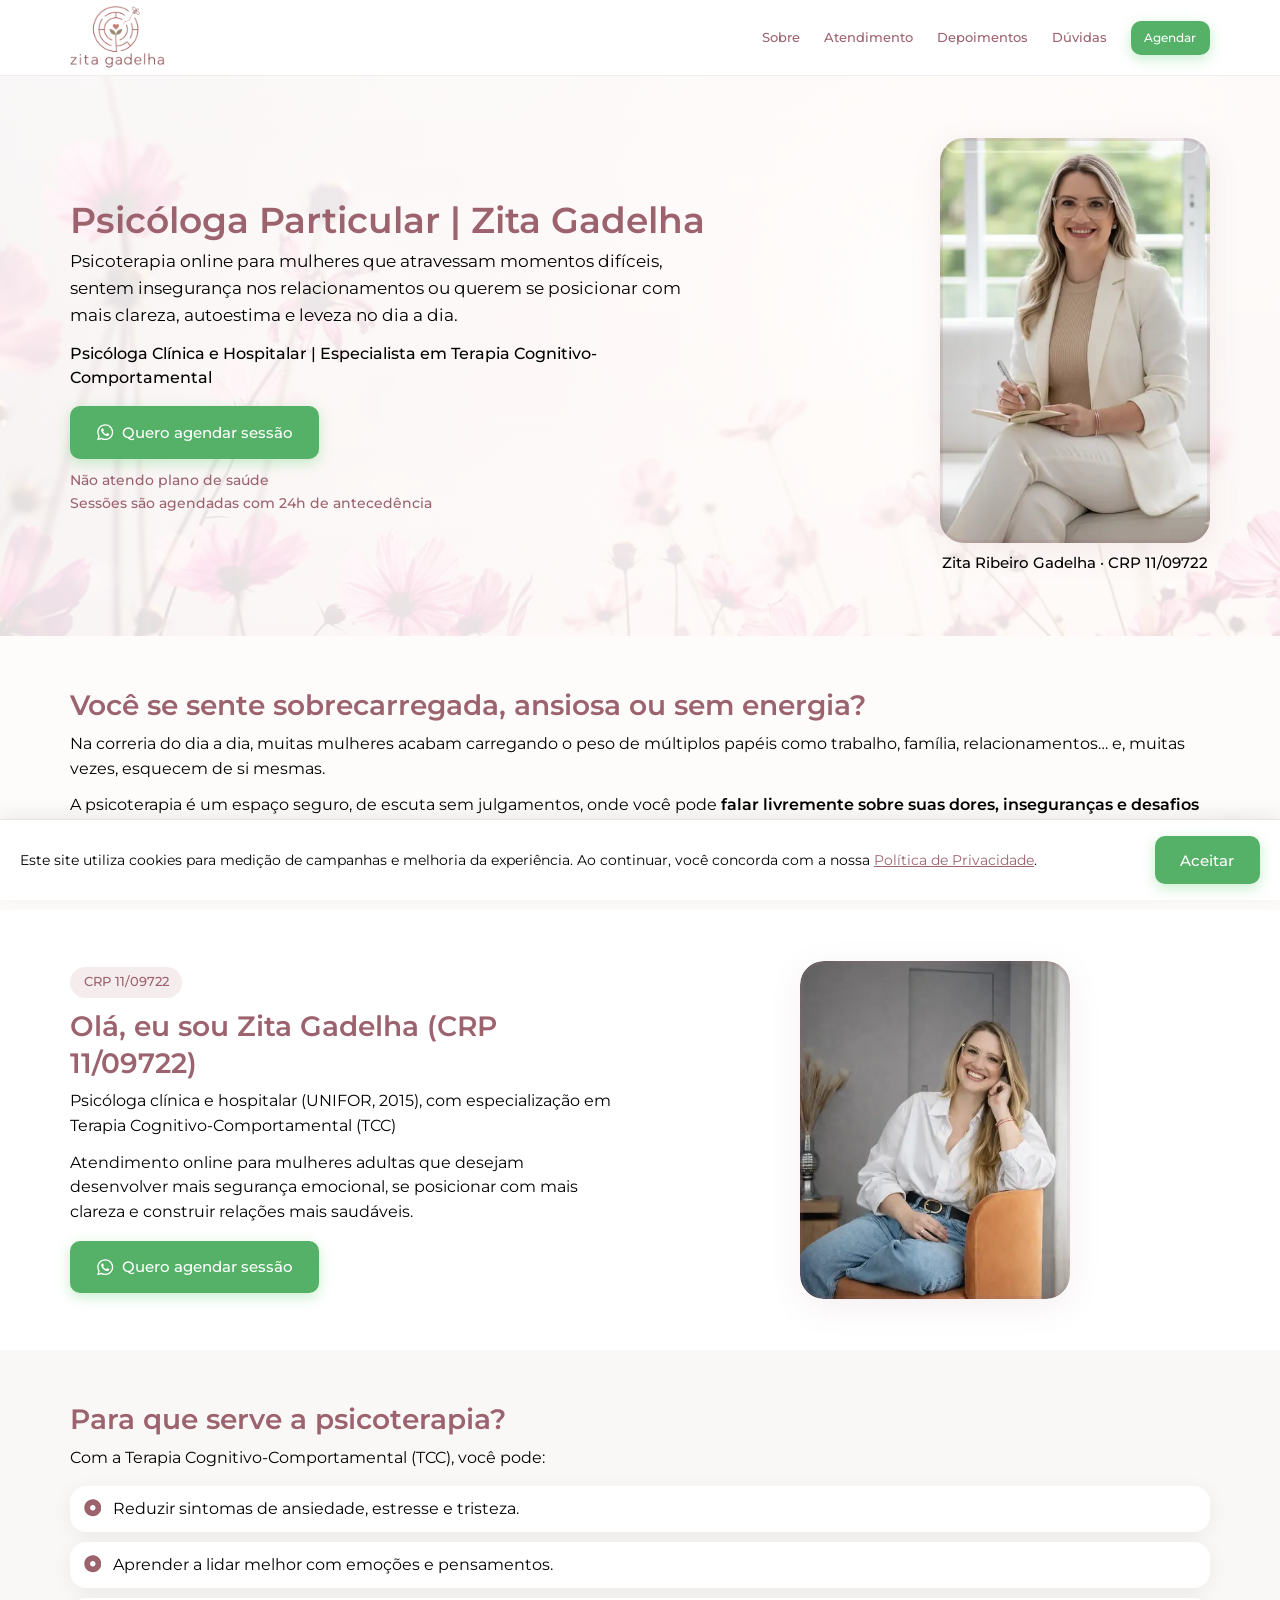
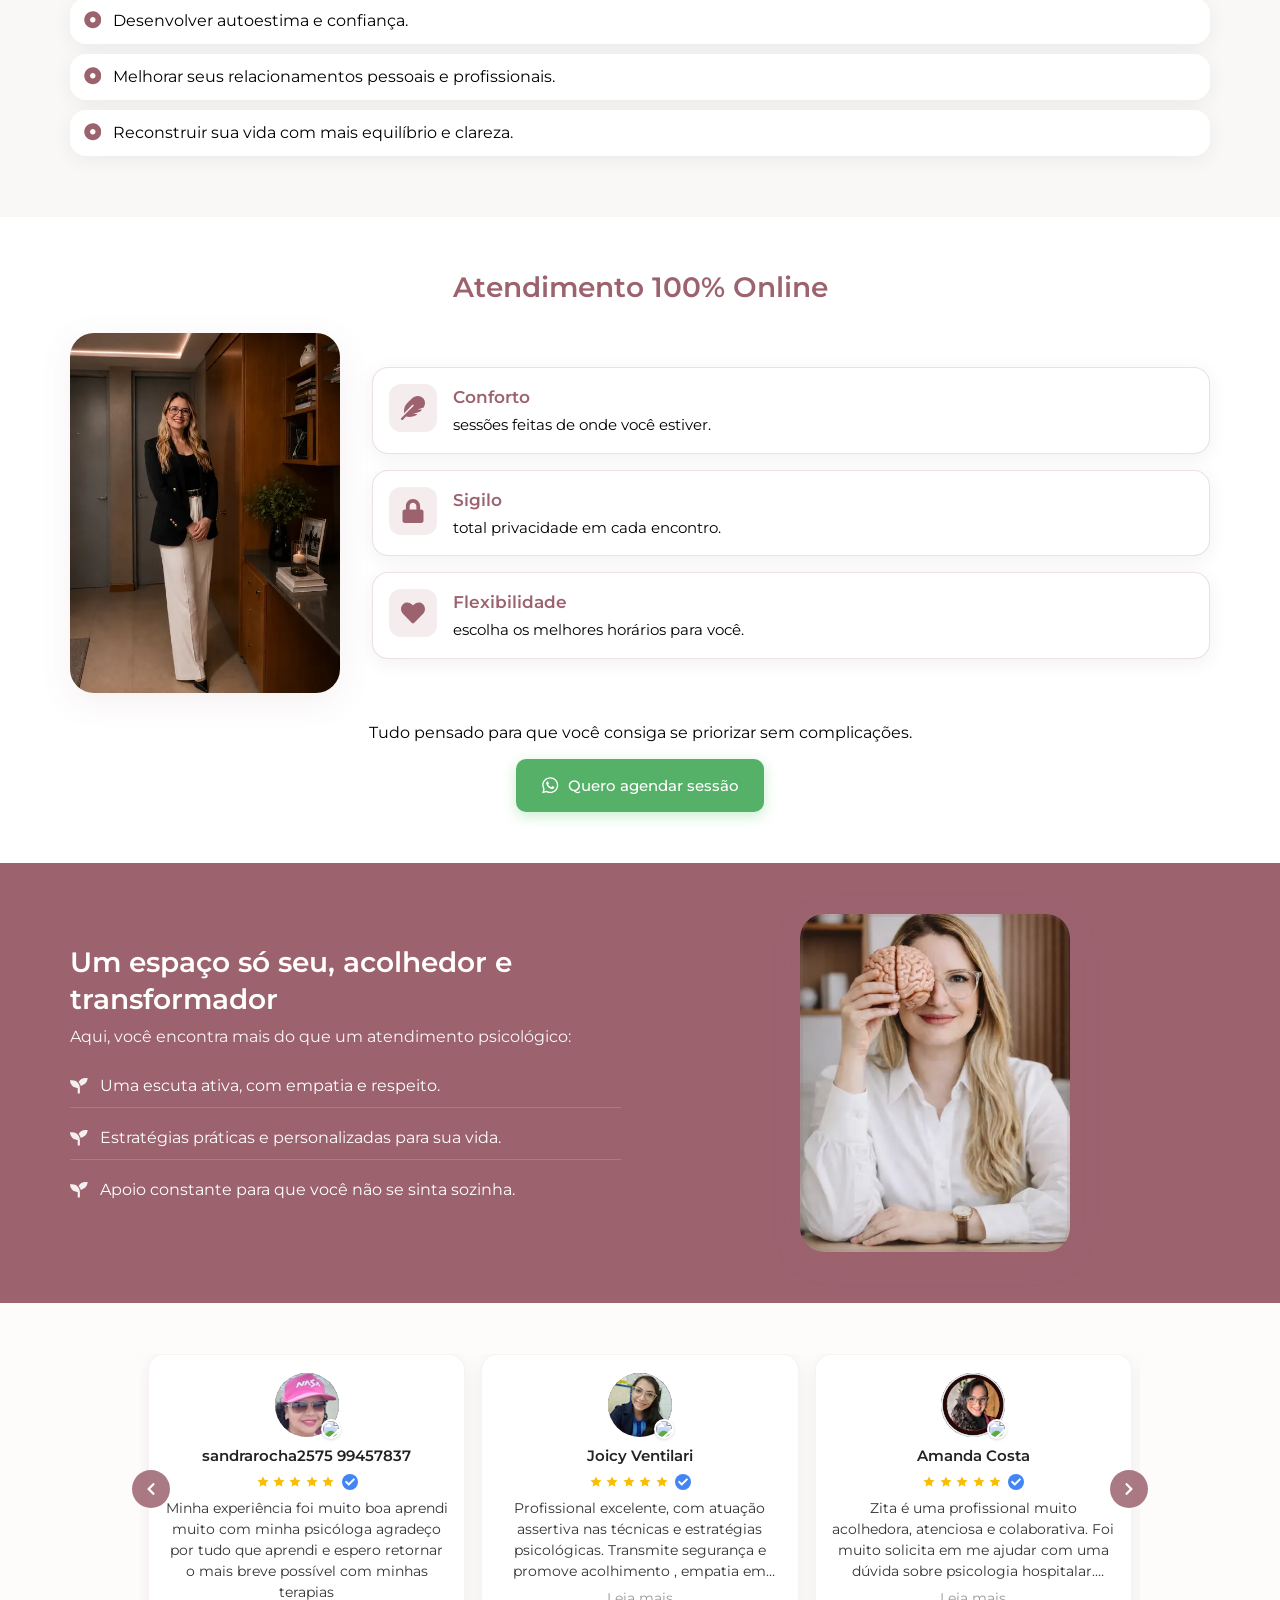
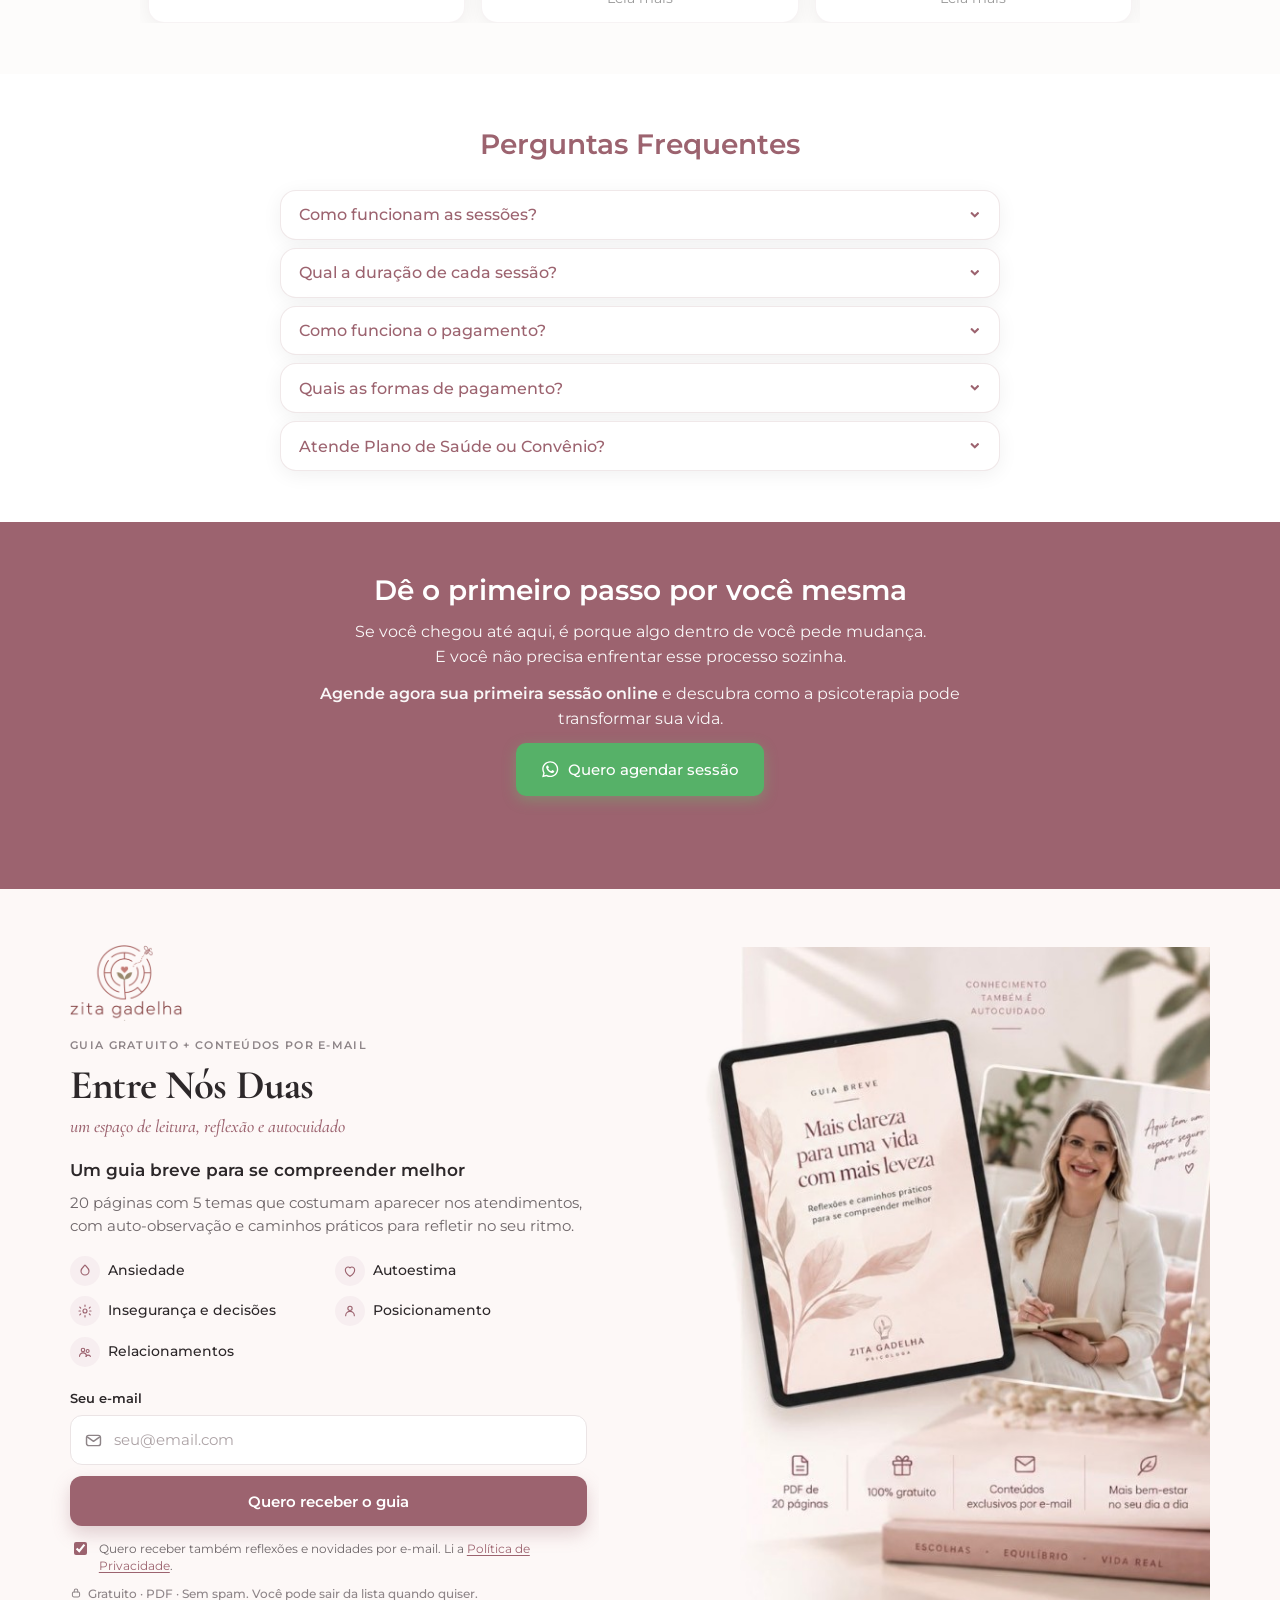
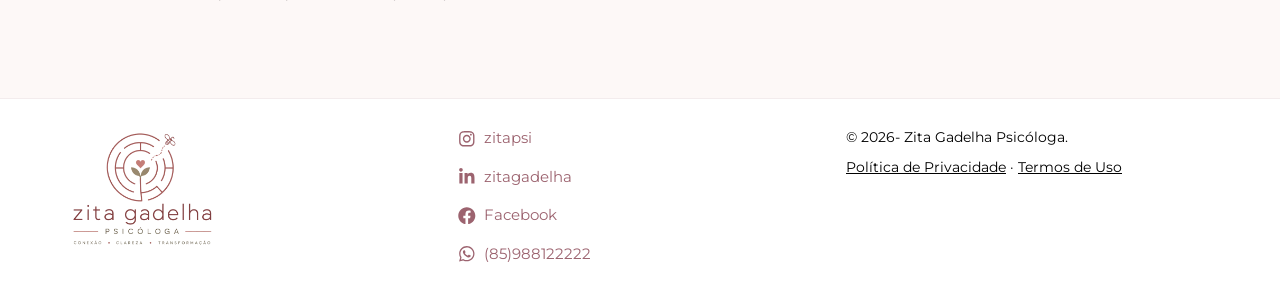
==== index.html @ ee9f2b63 "Add files via upload" ====
<!DOCTYPE html>
<html lang="pt-BR">
<head>
  <meta charset="UTF-8">
  <meta name="viewport" content="width=device-width, initial-scale=1.0">
  <meta name="description" content="Psicoterapia online para mulheres com Zita Gadelha (CRP 11/09722). Especialista em TCC. Atendimento particular, sem plano de saúde.">
  <title>Zita Psicóloga</title>
  <script>
    window.dataLayer = window.dataLayer || [];
    function gtag(){dataLayer.push(arguments);}
    gtag('consent', 'default', {
      ad_storage: 'denied',
      ad_user_data: 'denied',
      ad_personalization: 'denied',
      analytics_storage: 'denied',
      wait_for_update: 500
    });
  </script>
  <!-- Google Tag Manager -->
  <script>(function(w,d,s,l,i){w[l]=w[l]||[];w[l].push({'gtm.start':
  new Date().getTime(),event:'gtm.js'});var f=d.getElementsByTagName(s)[0],
  j=d.createElement(s),dl=l!='dataLayer'?'&l='+l:'';j.async=true;j.src=
  'https://www.googletagmanager.com/gtm.js?id='+i+dl;f.parentNode.insertBefore(j,f);
  })(window,document,'script','dataLayer','GTM-KSJ28MPD');</script>
  <!-- End Google Tag Manager -->
  <link rel="preload" href="IMG/IMG_6149_convertida_reduzida.webp" as="image" type="image/webp" fetchpriority="high">
  <link rel="preload" href="fonts/montserrat-latin-2.woff2" as="font" type="font/woff2" crossorigin>
  <link rel="preconnect" href="https://fonts.googleapis.com">
  <link rel="preconnect" href="https://fonts.gstatic.com" crossorigin>
  <link href="https://fonts.googleapis.com/css2?family=Cormorant+Garamond:ital,wght@0,600;0,700;1,500;1,600&family=Great+Vibes&display=swap" rel="stylesheet">
  <link rel="stylesheet" href="css/critical.css">
  <link rel="preload" href="css/style.css?v=9" as="style" onload="this.onload=null;this.rel='stylesheet'">
  <noscript><link rel="stylesheet" href="css/style.css?v=9"></noscript>
  <link rel="icon" href="IMG/favicon-64.webp" type="image/webp">
  <link rel="apple-touch-icon" href="IMG/apple-touch-icon.png">
</head>
<body>

  <!-- Google Tag Manager (noscript) -->
  <noscript><iframe src="https://www.googletagmanager.com/ns.html?id=GTM-KSJ28MPD"
  height="0" width="0" style="display:none;visibility:hidden"></iframe></noscript>
  <!-- End Google Tag Manager (noscript) -->

  <header class="site-header">
    <div class="container site-header__inner">
      <a href="#inicio">
        <img class="site-header__logo" src="IMG/logo-header.webp?v=1" alt="Zita Gadelha Psicóloga" width="120" height="80">
      </a>
      <nav class="site-nav" aria-label="Navegação principal">
        <a href="#quemsoueu">Sobre</a>
        <a href="#atendimento">Atendimento</a>
        <a href="#depoimentos">Depoimentos</a>
        <a href="#faq">Dúvidas</a>
        <a class="btn btn--sm site-nav__cta" data-wa href="https://wa.me/5585988122222?text=Ol%C3%A1.+Vim+do+site+e+gostaria+de+marcar+uma+sess%C3%A3o+particular+com+a+@zitapsi%E2%80%A6." target="_blank" rel="noopener noreferrer">Agendar</a>
      </nav>
    </div>
  </header>

  <!-- 1. Hero: promessa + CTA -->
  <section class="hero" id="inicio">
    <div class="container hero__inner">
      <div class="hero__content">
        <h1 class="hero__title">Psicóloga Particular | Zita Gadelha</h1>
        <p class="hero__subtitle">Psicoterapia online para mulheres que atravessam momentos difíceis, sentem insegurança nos relacionamentos ou querem se posicionar com mais clareza, autoestima e leveza no dia a dia.</p>
        <p class="hero__role">Psicóloga Clínica e Hospitalar | Especialista em Terapia Cognitivo-Comportamental</p>
        <a class="btn" data-wa href="https://wa.me/5585988122222?text=Ol%C3%A1.+Vim+do+site+e+gostaria+de+marcar+uma+sess%C3%A3o+particular+com+a+@zitapsi%E2%80%A6." target="_blank" rel="noopener noreferrer">
          <span>Quero agendar sessão</span>
          <svg viewBox="0 0 448 512" aria-hidden="true"><path d="M380.9 97.1C339 55.1 283.2 32 223.9 32c-122.4 0-222 99.6-222 222 0 39.1 10.2 77.3 29.6 111L0 480l117.7-30.9c32.4 17.7 68.9 27 106.1 27h.1c122.3 0 224.1-99.6 224.1-222 0-59.3-25.2-115-67.1-157zm-157 341.6c-33.2 0-65.7-8.9-94-25.7l-6.7-4-69.8 18.3L72 359.2l-4.4-7c-18.5-29.4-28.2-63.3-28.2-98.2 0-101.7 82.8-184.5 184.6-184.5 49.3 0 95.6 19.2 130.4 54.1 34.8 34.9 56.2 81.2 56.1 130.5 0 101.8-84.9 184.6-186.6 184.6zm101.2-138.2c-5.5-2.8-32.8-16.2-37.9-18-5.1-1.9-8.8-2.8-12.5 2.8-3.7 5.6-14.3 18-17.6 21.8-3.2 3.7-6.5 4.2-12 1.4-32.6-16.3-54-29.1-75.5-66-5.7-9.8 5.7-9.1 16.3-30.3 1.8-3.7.9-6.9-.5-9.7-1.4-2.8-12.5-30.1-17.1-41.2-4.5-10.8-9.1-9.3-12.5-9.5-3.2-.2-6.9-.2-10.6-.2-3.7 0-9.7 1.4-14.8 6.9-5.1 5.6-19.4 19-19.4 46.3 0 27.3 19.9 53.7 22.6 57.4 2.8 3.7 39.1 59.7 94.8 83.8 35.2 15.2 49 16.5 66.6 13.9 10.7-1.6 32.8-13.4 37.4-26.4 4.6-13 4.6-24.1 3.2-26.4-1.3-2.5-5-3.9-10.5-6.6z"/></svg>
        </a>
        <div class="hero__notes">
          <p class="hero__note">Não atendo plano de saúde</p>
          <p class="hero__note">Sessões são agendadas com 24h de antecedência</p>
        </div>
      </div>
      <div class="hero__media">
        <div class="hero__photo-frame">
          <img class="hero__photo" src="IMG/IMG_6149_convertida_reduzida.webp" alt="Zita Gadelha em atendimento psicológico" width="448" height="576" fetchpriority="high" decoding="async" loading="eager">
        </div>
        <p class="hero__identity">Zita Ribeiro Gadelha · CRP 11/09722</p>
      </div>
    </div>
  </section>

  <!-- 2. Dor: identificação emocional -->
  <section class="section section--cream">
    <div class="container">
      <div class="split__content pain__text">
        <h2 class="section__title section__header--left">Você se sente sobrecarregada, ansiosa ou sem energia?</h2>
        <p>Na correria do dia a dia, muitas mulheres acabam carregando o peso de múltiplos papéis como trabalho, família, relacionamentos… e, muitas vezes, esquecem de si mesmas.</p>
        <p>A psicoterapia é um espaço seguro, de escuta sem julgamentos, onde você pode <strong>falar livremente sobre suas dores, inseguranças e desafios</strong> e, aos poucos, construir novas formas de viver com mais leveza, autoestima e clareza.</p>
      </div>
    </div>
  </section>

  <!-- 3. Sobre: credibilidade e confiança -->
  <section class="section section--white" id="quemsoueu">
    <div class="container split split--reverse">
      <div class="split__media">
        <div class="split__photo-frame">
          <img class="split__photo" src="IMG/hero-zita.webp" alt="Zita Gadelha, psicóloga clínica" width="480" height="720" loading="lazy">
        </div>
      </div>
      <div class="split__content about__content">
        <span class="about__badge">CRP 11/09722</span>
        <h2 class="section__title section__header--left">Olá, eu sou Zita Gadelha (CRP 11/09722)</h2>
        <p>Psicóloga clínica e hospitalar (UNIFOR, 2015), com especialização em Terapia Cognitivo-Comportamental (TCC)</p>
        <p>Atendimento online para mulheres adultas que desejam desenvolver mais segurança emocional, se posicionar com mais clareza e construir relações mais saudáveis.</p>
        <a class="btn" data-wa href="https://wa.me/5585988122222?text=Ol%C3%A1.+Vim+do+site+e+gostaria+de+marcar+uma+sess%C3%A3o+particular+com+a+@zitapsi%E2%80%A6." target="_blank" rel="noopener noreferrer">
          <span>Quero agendar sessão</span>
          <svg viewBox="0 0 448 512" aria-hidden="true"><path d="M380.9 97.1C339 55.1 283.2 32 223.9 32c-122.4 0-222 99.6-222 222 0 39.1 10.2 77.3 29.6 111L0 480l117.7-30.9c32.4 17.7 68.9 27 106.1 27h.1c122.3 0 224.1-99.6 224.1-222 0-59.3-25.2-115-67.1-157zm-157 341.6c-33.2 0-65.7-8.9-94-25.7l-6.7-4-69.8 18.3L72 359.2l-4.4-7c-18.5-29.4-28.2-63.3-28.2-98.2 0-101.7 82.8-184.5 184.6-184.5 49.3 0 95.6 19.2 130.4 54.1 34.8 34.9 56.2 81.2 56.1 130.5 0 101.8-84.9 184.6-186.6 184.6zm101.2-138.2c-5.5-2.8-32.8-16.2-37.9-18-5.1-1.9-8.8-2.8-12.5 2.8-3.7 5.6-14.3 18-17.6 21.8-3.2 3.7-6.5 4.2-12 1.4-32.6-16.3-54-29.1-75.5-66-5.7-9.8 5.7-9.1 16.3-30.3 1.8-3.7.9-6.9-.5-9.7-1.4-2.8-12.5-30.1-17.1-41.2-4.5-10.8-9.1-9.3-12.5-9.5-3.2-.2-6.9-.2-10.6-.2-3.7 0-9.7 1.4-14.8 6.9-5.1 5.6-19.4 19-19.4 46.3 0 27.3 19.9 53.7 22.6 57.4 2.8 3.7 39.1 59.7 94.8 83.8 35.2 15.2 49 16.5 66.6 13.9 10.7-1.6 32.8-13.4 37.4-26.4 4.6-13 4.6-24.1 3.2-26.4-1.3-2.5-5-3.9-10.5-6.6z"/></svg>
        </a>
      </div>
    </div>
  </section>

  <!-- 4. Benefícios da TCC -->
  <section class="section section--light" id="comoaterapiaajuda">
    <div class="container">
      <div class="split__content">
        <h2 class="section__title section__header--left">Para que serve a psicoterapia?</h2>
        <p class="section__lead section__lead--spaced">Com a Terapia Cognitivo-Comportamental (TCC), você pode:</p>
        <ul class="therapy__list">
          <li><svg class="therapy__dot" viewBox="0 0 512 512" aria-hidden="true"><path d="M256 8C119.033 8 8 119.033 8 256s111.033 248 248 248 248-111.033 248-248S392.967 8 256 8zm80 248c0 44.112-35.888 80-80 80s-80-35.888-80-80 35.888-80 80-80 80 35.888 80 80z"/></svg>Reduzir sintomas de ansiedade, estresse e tristeza.</li>
          <li><svg class="therapy__dot" viewBox="0 0 512 512" aria-hidden="true"><path d="M256 8C119.033 8 8 119.033 8 256s111.033 248 248 248 248-111.033 248-248S392.967 8 256 8zm80 248c0 44.112-35.888 80-80 80s-80-35.888-80-80 35.888-80 80-80 80 35.888 80 80z"/></svg>Aprender a lidar melhor com emoções e pensamentos.</li>
          <li><svg class="therapy__dot" viewBox="0 0 512 512" aria-hidden="true"><path d="M256 8C119.033 8 8 119.033 8 256s111.033 248 248 248 248-111.033 248-248S392.967 8 256 8zm80 248c0 44.112-35.888 80-80 80s-80-35.888-80-80 35.888-80 80-80 80 35.888 80 80z"/></svg>Desenvolver autoestima e confiança.</li>
          <li><svg class="therapy__dot" viewBox="0 0 512 512" aria-hidden="true"><path d="M256 8C119.033 8 8 119.033 8 256s111.033 248 248 248 248-111.033 248-248S392.967 8 256 8zm80 248c0 44.112-35.888 80-80 80s-80-35.888-80-80 35.888-80 80-80 80 35.888 80 80z"/></svg>Melhorar seus relacionamentos pessoais e profissionais.</li>
          <li><svg class="therapy__dot" viewBox="0 0 512 512" aria-hidden="true"><path d="M256 8C119.033 8 8 119.033 8 256s111.033 248 248 248 248-111.033 248-248S392.967 8 256 8zm80 248c0 44.112-35.888 80-80 80s-80-35.888-80-80 35.888-80 80-80 80 35.888 80 80z"/></svg>Reconstruir sua vida com mais equilíbrio e clareza.</li>
        </ul>
      </div>
    </div>
  </section>

  <!-- 5. Como funciona o atendimento online -->
  <section class="section section--white" id="atendimento">
    <div class="container">
      <div class="section__header">
        <h2 class="section__title">Atendimento 100% Online</h2>
      </div>
      <div class="online__wrap">
        <img class="online__photo" src="IMG/253352EB-E082-45E4-9882-0F4385DA1478_convertida_reduzida.webp" alt="Zita Gadelha" width="400" height="533" loading="lazy">
        <div>
          <div class="online__grid">
            <article class="online__card">
              <div class="online__icon-wrap">
                <svg class="online__icon" viewBox="0 0 512 512" aria-hidden="true"><path d="M467.14 44.84c-62.55-62.48-161.67-64.78-252.28 25.73-78.61 78.52-60.98 60.92-85.75 85.66-60.46 60.39-70.39 150.83-63.64 211.17l178.44-178.25c6.26-6.25 16.4-6.25 22.65 0s6.25 16.38 0 22.63L7.04 471.03c-9.38 9.37-9.38 24.57 0 33.94 9.38 9.37 24.6 9.37 33.98 0l66.1-66.03C159.42 454.65 279 457.11 353.95 384h-98.19l147.57-49.14c49.99-49.93 36.38-36.18 46.31-46.86h-97.78l131.54-43.8c45.44-74.46 34.31-148.84-16.26-199.36z"/></svg>
              </div>
              <div>
                <h3>Conforto</h3>
                <p>sessões feitas de onde você estiver.</p>
              </div>
            </article>
            <article class="online__card">
              <div class="online__icon-wrap">
                <svg class="online__icon" viewBox="0 0 448 512" aria-hidden="true"><path d="M400 224h-24v-72C376 68.2 307.8 0 224 0S72 68.2 72 152v72H48c-26.5 0-48 21.5-48 48v192c0 26.5 21.5 48 48 48h352c26.5 0 48-21.5 48-48V272c0-26.5-21.5-48-48-48zm-104 0H152v-72c0-39.7 32.3-72 72-72s72 32.3 72 72v72z"/></svg>
              </div>
              <div>
                <h3>Sigilo</h3>
                <p>total privacidade em cada encontro.</p>
              </div>
            </article>
            <article class="online__card">
              <div class="online__icon-wrap">
                <svg class="online__icon" viewBox="0 0 512 512" aria-hidden="true"><path d="M462.3 62.6C407.5 15.9 326 24.3 275.7 76.2L256 96.5l-19.7-20.3C186.1 24.3 104.5 15.9 49.7 62.6c-62.8 53.6-66.1 149.8-9.9 207.9l193.5 199.8c12.5 12.9 32.8 12.9 45.3 0l193.5-199.8c56.3-58.1 53-154.3-9.8-207.9z"/></svg>
              </div>
              <div>
                <h3>Flexibilidade</h3>
                <p>escolha os melhores horários para você.</p>
              </div>
            </article>
          </div>
        </div>
      </div>
      <div class="online__footer">
        <p class="online__subtitle">Tudo pensado para que você consiga se priorizar sem complicações.</p>
        <a class="btn" data-wa href="https://wa.me/5585988122222?text=Ol%C3%A1.+Vim+do+site+e+gostaria+de+marcar+uma+sess%C3%A3o+particular+com+a+@zitapsi%E2%80%A6." target="_blank" rel="noopener noreferrer">
          <span>Quero agendar sessão</span>
          <svg viewBox="0 0 448 512" aria-hidden="true"><path d="M380.9 97.1C339 55.1 283.2 32 223.9 32c-122.4 0-222 99.6-222 222 0 39.1 10.2 77.3 29.6 111L0 480l117.7-30.9c32.4 17.7 68.9 27 106.1 27h.1c122.3 0 224.1-99.6 224.1-222 0-59.3-25.2-115-67.1-157zm-157 341.6c-33.2 0-65.7-8.9-94-25.7l-6.7-4-69.8 18.3L72 359.2l-4.4-7c-18.5-29.4-28.2-63.3-28.2-98.2 0-101.7 82.8-184.5 184.6-184.5 49.3 0 95.6 19.2 130.4 54.1 34.8 34.9 56.2 81.2 56.1 130.5 0 101.8-84.9 184.6-186.6 184.6zm101.2-138.2c-5.5-2.8-32.8-16.2-37.9-18-5.1-1.9-8.8-2.8-12.5 2.8-3.7 5.6-14.3 18-17.6 21.8-3.2 3.7-6.5 4.2-12 1.4-32.6-16.3-54-29.1-75.5-66-5.7-9.8 5.7-9.1 16.3-30.3 1.8-3.7.9-6.9-.5-9.7-1.4-2.8-12.5-30.1-17.1-41.2-4.5-10.8-9.1-9.3-12.5-9.5-3.2-.2-6.9-.2-10.6-.2-3.7 0-9.7 1.4-14.8 6.9-5.1 5.6-19.4 19-19.4 46.3 0 27.3 19.9 53.7 22.6 57.4 2.8 3.7 39.1 59.7 94.8 83.8 35.2 15.2 49 16.5 66.6 13.9 10.7-1.6 32.8-13.4 37.4-26.4 4.6-13 4.6-24.1 3.2-26.4-1.3-2.5-5-3.9-10.5-6.6z"/></svg>
        </a>
      </div>
    </div>
  </section>

  <!-- 6. Proposta de valor -->
  <section class="section section--mauve">
    <div class="container split split--reverse">
      <div class="split__media">
        <div class="split__photo-frame">
          <img class="split__photo" src="IMG/CF79488D-9A20-4B97-A148-B69B61C0BD51_convertida_reduzida.webp" alt="Zita Gadelha" width="512" height="640" loading="lazy">
        </div>
      </div>
      <div class="split__content">
        <h2 class="section__title section__title--white section__header--left">Um espaço só seu, acolhedor e transformador</h2>
        <p>Aqui, você encontra mais do que um atendimento psicológico:</p>
        <ul class="value-prop__list">
          <li>
            <svg viewBox="0 0 512 512" aria-hidden="true"><path d="M64 96H0c0 123.7 100.3 224 224 224v144c0 8.8 7.2 16 16 16h32c8.8 0 16-7.2 16-16V320C288 196.3 187.7 96 64 96zm384-64c-84.2 0-157.4 46.5-195.7 115.2 27.7 30.2 48.2 66.9 59 107.6C424 243.1 512 147.9 512 32h-64z"/></svg>
            Uma escuta ativa, com empatia e respeito.
          </li>
          <li>
            <svg viewBox="0 0 512 512" aria-hidden="true"><path d="M64 96H0c0 123.7 100.3 224 224 224v144c0 8.8 7.2 16 16 16h32c8.8 0 16-7.2 16-16V320C288 196.3 187.7 96 64 96zm384-64c-84.2 0-157.4 46.5-195.7 115.2 27.7 30.2 48.2 66.9 59 107.6C424 243.1 512 147.9 512 32h-64z"/></svg>
            Estratégias práticas e personalizadas para sua vida.
          </li>
          <li>
            <svg viewBox="0 0 512 512" aria-hidden="true"><path d="M64 96H0c0 123.7 100.3 224 224 224v144c0 8.8 7.2 16 16 16h32c8.8 0 16-7.2 16-16V320C288 196.3 187.7 96 64 96zm384-64c-84.2 0-157.4 46.5-195.7 115.2 27.7 30.2 48.2 66.9 59 107.6C424 243.1 512 147.9 512 32h-64z"/></svg>
            Apoio constante para que você não se sinta sozinha.
          </li>
        </ul>
      </div>
    </div>
  </section>

  <!-- 7. Prova social -->
  <section class="section testimonials" id="depoimentos">
    <div class="container">
      <div class="testimonials__carousel">
        <button class="testimonials__nav testimonials__nav--prev" type="button" aria-label="Avaliação anterior">
          <svg viewBox="0 0 320 512"><path d="M34.52 239.03L228.87 44.69c9.37-9.37 24.57-9.37 33.94 0l22.67 22.67c9.36 9.36 9.37 24.52.04 33.9L131.49 256l154.02 154.75c9.34 9.38 9.32 24.54-.04 33.9l-22.67 22.67c-9.37 9.37-24.57 9.37-33.94 0L34.52 272.97c-9.37-9.37-9.37-24.57 0-33.94z"/></svg>
        </button>
        <div class="testimonials__track-wrap">
          <div class="testimonials__track">

            <div class="testimonials__slide">
              <article class="review-card">
                <div class="review-card__avatar-wrap">
                  <div class="review-card__avatar review-card__avatar--initials" style="background:#c75b7a">PV</div>
                  <img class="review-card__google" src="https://www.google.com/favicon.ico" alt="Google" width="20" height="20">
                </div>
                <div class="review-card__name">Pamela Vanessa Gomes Barbosa Cestaro</div>
                <div class="review-card__rating">
                  <span class="review-card__star"><svg class="review-card__star-icon" width="14" height="14" viewBox="0 0 24 24" aria-hidden="true"><path fill="currentColor" d="M12 2.5l2.9 6 6.6.7-4.9 4.4 1.4 6.4L12 16.8 6 20l1.4-6.4L2.5 9.2l6.6-.7L12 2.5z"/></svg></span><span class="review-card__star"><svg class="review-card__star-icon" width="14" height="14" viewBox="0 0 24 24" aria-hidden="true"><path fill="currentColor" d="M12 2.5l2.9 6 6.6.7-4.9 4.4 1.4 6.4L12 16.8 6 20l1.4-6.4L2.5 9.2l6.6-.7L12 2.5z"/></svg></span><span class="review-card__star"><svg class="review-card__star-icon" width="14" height="14" viewBox="0 0 24 24" aria-hidden="true"><path fill="currentColor" d="M12 2.5l2.9 6 6.6.7-4.9 4.4 1.4 6.4L12 16.8 6 20l1.4-6.4L2.5 9.2l6.6-.7L12 2.5z"/></svg></span><span class="review-card__star"><svg class="review-card__star-icon" width="14" height="14" viewBox="0 0 24 24" aria-hidden="true"><path fill="currentColor" d="M12 2.5l2.9 6 6.6.7-4.9 4.4 1.4 6.4L12 16.8 6 20l1.4-6.4L2.5 9.2l6.6-.7L12 2.5z"/></svg></span><span class="review-card__star"><svg class="review-card__star-icon" width="14" height="14" viewBox="0 0 24 24" aria-hidden="true"><path fill="currentColor" d="M12 2.5l2.9 6 6.6.7-4.9 4.4 1.4 6.4L12 16.8 6 20l1.4-6.4L2.5 9.2l6.6-.7L12 2.5z"/></svg></span>
                  <span class="review-card__verified" title="Avaliação verificada do Google"><svg viewBox="0 0 512 512"><path d="M173.898 439.404l-166.4-166.4c-9.997-9.997-9.997-26.206 0-36.204l36.203-36.204c9.997-9.998 26.207-9.998 36.204 0L192 312.69 432.095 72.596c9.997-9.997 26.207-9.997 36.204 0l36.203 36.204c9.997 9.997 9.997 26.206 0 36.204l-294.4 294.401c-9.998 9.997-26.207 9.997-36.204-.001z"/></svg></span>
                </div>
                <p class="review-card__text">Maravilhosa! Uma profissional querida, excepcional! Recomendo muito a conhecerem!</p>
              </article>
            </div>

            <div class="testimonials__slide">
              <article class="review-card">
                <div class="review-card__avatar-wrap">
                  <img class="review-card__avatar" src="IMG/avatar-sandra.webp" alt="sandrarocha2575 99457837" width="64" height="64">
                  <img class="review-card__google" src="https://www.google.com/favicon.ico" alt="Google" width="20" height="20">
                </div>
                <div class="review-card__name">sandrarocha2575 99457837</div>
                <div class="review-card__rating">
                  <span class="review-card__star"><svg class="review-card__star-icon" width="14" height="14" viewBox="0 0 24 24" aria-hidden="true"><path fill="currentColor" d="M12 2.5l2.9 6 6.6.7-4.9 4.4 1.4 6.4L12 16.8 6 20l1.4-6.4L2.5 9.2l6.6-.7L12 2.5z"/></svg></span><span class="review-card__star"><svg class="review-card__star-icon" width="14" height="14" viewBox="0 0 24 24" aria-hidden="true"><path fill="currentColor" d="M12 2.5l2.9 6 6.6.7-4.9 4.4 1.4 6.4L12 16.8 6 20l1.4-6.4L2.5 9.2l6.6-.7L12 2.5z"/></svg></span><span class="review-card__star"><svg class="review-card__star-icon" width="14" height="14" viewBox="0 0 24 24" aria-hidden="true"><path fill="currentColor" d="M12 2.5l2.9 6 6.6.7-4.9 4.4 1.4 6.4L12 16.8 6 20l1.4-6.4L2.5 9.2l6.6-.7L12 2.5z"/></svg></span><span class="review-card__star"><svg class="review-card__star-icon" width="14" height="14" viewBox="0 0 24 24" aria-hidden="true"><path fill="currentColor" d="M12 2.5l2.9 6 6.6.7-4.9 4.4 1.4 6.4L12 16.8 6 20l1.4-6.4L2.5 9.2l6.6-.7L12 2.5z"/></svg></span><span class="review-card__star"><svg class="review-card__star-icon" width="14" height="14" viewBox="0 0 24 24" aria-hidden="true"><path fill="currentColor" d="M12 2.5l2.9 6 6.6.7-4.9 4.4 1.4 6.4L12 16.8 6 20l1.4-6.4L2.5 9.2l6.6-.7L12 2.5z"/></svg></span>
                  <span class="review-card__verified" title="Avaliação verificada do Google"><svg viewBox="0 0 512 512"><path d="M173.898 439.404l-166.4-166.4c-9.997-9.997-9.997-26.206 0-36.204l36.203-36.204c9.997-9.998 26.207-9.998 36.204 0L192 312.69 432.095 72.596c9.997-9.997 26.207-9.997 36.204 0l36.203 36.204c9.997 9.997 9.997 26.206 0 36.204l-294.4 294.401c-9.998 9.997-26.207 9.997-36.204-.001z"/></svg></span>
                </div>
                <p class="review-card__text">Minha experiência foi muito boa aprendi muito com minha psicóloga agradeço por tudo que aprendi e espero retornar o mais breve possível com minhas terapias</p>
              </article>
            </div>

            <div class="testimonials__slide">
              <article class="review-card">
                <div class="review-card__avatar-wrap">
                  <div class="review-card__avatar review-card__avatar--initials" style="background:#8e44ad">AD</div>
                  <img class="review-card__google" src="https://www.google.com/favicon.ico" alt="Google" width="20" height="20">
                </div>
                <div class="review-card__name">Andre Daher</div>
                <div class="review-card__rating">
                  <span class="review-card__star"><svg class="review-card__star-icon" width="14" height="14" viewBox="0 0 24 24" aria-hidden="true"><path fill="currentColor" d="M12 2.5l2.9 6 6.6.7-4.9 4.4 1.4 6.4L12 16.8 6 20l1.4-6.4L2.5 9.2l6.6-.7L12 2.5z"/></svg></span><span class="review-card__star"><svg class="review-card__star-icon" width="14" height="14" viewBox="0 0 24 24" aria-hidden="true"><path fill="currentColor" d="M12 2.5l2.9 6 6.6.7-4.9 4.4 1.4 6.4L12 16.8 6 20l1.4-6.4L2.5 9.2l6.6-.7L12 2.5z"/></svg></span><span class="review-card__star"><svg class="review-card__star-icon" width="14" height="14" viewBox="0 0 24 24" aria-hidden="true"><path fill="currentColor" d="M12 2.5l2.9 6 6.6.7-4.9 4.4 1.4 6.4L12 16.8 6 20l1.4-6.4L2.5 9.2l6.6-.7L12 2.5z"/></svg></span><span class="review-card__star"><svg class="review-card__star-icon" width="14" height="14" viewBox="0 0 24 24" aria-hidden="true"><path fill="currentColor" d="M12 2.5l2.9 6 6.6.7-4.9 4.4 1.4 6.4L12 16.8 6 20l1.4-6.4L2.5 9.2l6.6-.7L12 2.5z"/></svg></span><span class="review-card__star"><svg class="review-card__star-icon" width="14" height="14" viewBox="0 0 24 24" aria-hidden="true"><path fill="currentColor" d="M12 2.5l2.9 6 6.6.7-4.9 4.4 1.4 6.4L12 16.8 6 20l1.4-6.4L2.5 9.2l6.6-.7L12 2.5z"/></svg></span>
                  <span class="review-card__verified" title="Avaliação verificada do Google"><svg viewBox="0 0 512 512"><path d="M173.898 439.404l-166.4-166.4c-9.997-9.997-9.997-26.206 0-36.204l36.203-36.204c9.997-9.998 26.207-9.998 36.204 0L192 312.69 432.095 72.596c9.997-9.997 26.207-9.997 36.204 0l36.203 36.204c9.997 9.997 9.997 26.206 0 36.204l-294.4 294.401c-9.998 9.997-26.207 9.997-36.204-.001z"/></svg></span>
                </div>
                <p class="review-card__text">Zita Gadelha é uma excelente psicologa, com vasta experiência. Atendimento online dela é incrível.</p>
              </article>
            </div>

            <div class="testimonials__slide">
              <article class="review-card">
                <div class="review-card__avatar-wrap">
                  <div class="review-card__avatar review-card__avatar--initials" style="background:#6c5ce7">CB</div>
                  <img class="review-card__google" src="https://www.google.com/favicon.ico" alt="Google" width="20" height="20">
                </div>
                <div class="review-card__name">caio B</div>
                <div class="review-card__rating">
                  <span class="review-card__star"><svg class="review-card__star-icon" width="14" height="14" viewBox="0 0 24 24" aria-hidden="true"><path fill="currentColor" d="M12 2.5l2.9 6 6.6.7-4.9 4.4 1.4 6.4L12 16.8 6 20l1.4-6.4L2.5 9.2l6.6-.7L12 2.5z"/></svg></span><span class="review-card__star"><svg class="review-card__star-icon" width="14" height="14" viewBox="0 0 24 24" aria-hidden="true"><path fill="currentColor" d="M12 2.5l2.9 6 6.6.7-4.9 4.4 1.4 6.4L12 16.8 6 20l1.4-6.4L2.5 9.2l6.6-.7L12 2.5z"/></svg></span><span class="review-card__star"><svg class="review-card__star-icon" width="14" height="14" viewBox="0 0 24 24" aria-hidden="true"><path fill="currentColor" d="M12 2.5l2.9 6 6.6.7-4.9 4.4 1.4 6.4L12 16.8 6 20l1.4-6.4L2.5 9.2l6.6-.7L12 2.5z"/></svg></span><span class="review-card__star"><svg class="review-card__star-icon" width="14" height="14" viewBox="0 0 24 24" aria-hidden="true"><path fill="currentColor" d="M12 2.5l2.9 6 6.6.7-4.9 4.4 1.4 6.4L12 16.8 6 20l1.4-6.4L2.5 9.2l6.6-.7L12 2.5z"/></svg></span><span class="review-card__star"><svg class="review-card__star-icon" width="14" height="14" viewBox="0 0 24 24" aria-hidden="true"><path fill="currentColor" d="M12 2.5l2.9 6 6.6.7-4.9 4.4 1.4 6.4L12 16.8 6 20l1.4-6.4L2.5 9.2l6.6-.7L12 2.5z"/></svg></span>
                  <span class="review-card__verified" title="Avaliação verificada do Google"><svg viewBox="0 0 512 512"><path d="M173.898 439.404l-166.4-166.4c-9.997-9.997-9.997-26.206 0-36.204l36.203-36.204c9.997-9.998 26.207-9.998 36.204 0L192 312.69 432.095 72.596c9.997-9.997 26.207-9.997 36.204 0l36.203 36.204c9.997 9.997 9.997 26.206 0 36.204l-294.4 294.401c-9.998 9.997-26.207 9.997-36.204-.001z"/></svg></span>
                </div>
                <p class="review-card__text">Atendimento muito bom. Profissional de qualidade!</p>
              </article>
            </div>

            <div class="testimonials__slide">
              <article class="review-card">
                <div class="review-card__avatar-wrap">
                  <img class="review-card__avatar" src="IMG/avatar-joicy.webp" alt="Joicy Ventilari" width="64" height="64">
                  <img class="review-card__google" src="https://www.google.com/favicon.ico" alt="Google" width="20" height="20">
                </div>
                <div class="review-card__name">Joicy Ventilari</div>
                <div class="review-card__rating">
                  <span class="review-card__star"><svg class="review-card__star-icon" width="14" height="14" viewBox="0 0 24 24" aria-hidden="true"><path fill="currentColor" d="M12 2.5l2.9 6 6.6.7-4.9 4.4 1.4 6.4L12 16.8 6 20l1.4-6.4L2.5 9.2l6.6-.7L12 2.5z"/></svg></span><span class="review-card__star"><svg class="review-card__star-icon" width="14" height="14" viewBox="0 0 24 24" aria-hidden="true"><path fill="currentColor" d="M12 2.5l2.9 6 6.6.7-4.9 4.4 1.4 6.4L12 16.8 6 20l1.4-6.4L2.5 9.2l6.6-.7L12 2.5z"/></svg></span><span class="review-card__star"><svg class="review-card__star-icon" width="14" height="14" viewBox="0 0 24 24" aria-hidden="true"><path fill="currentColor" d="M12 2.5l2.9 6 6.6.7-4.9 4.4 1.4 6.4L12 16.8 6 20l1.4-6.4L2.5 9.2l6.6-.7L12 2.5z"/></svg></span><span class="review-card__star"><svg class="review-card__star-icon" width="14" height="14" viewBox="0 0 24 24" aria-hidden="true"><path fill="currentColor" d="M12 2.5l2.9 6 6.6.7-4.9 4.4 1.4 6.4L12 16.8 6 20l1.4-6.4L2.5 9.2l6.6-.7L12 2.5z"/></svg></span><span class="review-card__star"><svg class="review-card__star-icon" width="14" height="14" viewBox="0 0 24 24" aria-hidden="true"><path fill="currentColor" d="M12 2.5l2.9 6 6.6.7-4.9 4.4 1.4 6.4L12 16.8 6 20l1.4-6.4L2.5 9.2l6.6-.7L12 2.5z"/></svg></span>
                  <span class="review-card__verified" title="Avaliação verificada do Google"><svg viewBox="0 0 512 512"><path d="M173.898 439.404l-166.4-166.4c-9.997-9.997-9.997-26.206 0-36.204l36.203-36.204c9.997-9.998 26.207-9.998 36.204 0L192 312.69 432.095 72.596c9.997-9.997 26.207-9.997 36.204 0l36.203 36.204c9.997 9.997 9.997 26.206 0 36.204l-294.4 294.401c-9.998 9.997-26.207 9.997-36.204-.001z"/></svg></span>
                </div>
                <p class="review-card__text">Profissional excelente, com atuação assertiva nas técnicas e estratégias psicológicas. Transmite segurança e promove acolhimento , empatia em cada sessão. Irei retornar em breve para as sessões.</p>
                <button class="review-card__read-more" type="button">Leia mais</button>
              </article>
            </div>

            <div class="testimonials__slide">
              <article class="review-card">
                <div class="review-card__avatar-wrap">
                  <img class="review-card__avatar" src="IMG/avatar-amanda.webp" alt="Amanda Costa" width="64" height="64">
                  <img class="review-card__google" src="https://www.google.com/favicon.ico" alt="Google" width="20" height="20">
                </div>
                <div class="review-card__name">Amanda Costa</div>
                <div class="review-card__rating">
                  <span class="review-card__star"><svg class="review-card__star-icon" width="14" height="14" viewBox="0 0 24 24" aria-hidden="true"><path fill="currentColor" d="M12 2.5l2.9 6 6.6.7-4.9 4.4 1.4 6.4L12 16.8 6 20l1.4-6.4L2.5 9.2l6.6-.7L12 2.5z"/></svg></span><span class="review-card__star"><svg class="review-card__star-icon" width="14" height="14" viewBox="0 0 24 24" aria-hidden="true"><path fill="currentColor" d="M12 2.5l2.9 6 6.6.7-4.9 4.4 1.4 6.4L12 16.8 6 20l1.4-6.4L2.5 9.2l6.6-.7L12 2.5z"/></svg></span><span class="review-card__star"><svg class="review-card__star-icon" width="14" height="14" viewBox="0 0 24 24" aria-hidden="true"><path fill="currentColor" d="M12 2.5l2.9 6 6.6.7-4.9 4.4 1.4 6.4L12 16.8 6 20l1.4-6.4L2.5 9.2l6.6-.7L12 2.5z"/></svg></span><span class="review-card__star"><svg class="review-card__star-icon" width="14" height="14" viewBox="0 0 24 24" aria-hidden="true"><path fill="currentColor" d="M12 2.5l2.9 6 6.6.7-4.9 4.4 1.4 6.4L12 16.8 6 20l1.4-6.4L2.5 9.2l6.6-.7L12 2.5z"/></svg></span><span class="review-card__star"><svg class="review-card__star-icon" width="14" height="14" viewBox="0 0 24 24" aria-hidden="true"><path fill="currentColor" d="M12 2.5l2.9 6 6.6.7-4.9 4.4 1.4 6.4L12 16.8 6 20l1.4-6.4L2.5 9.2l6.6-.7L12 2.5z"/></svg></span>
                  <span class="review-card__verified" title="Avaliação verificada do Google"><svg viewBox="0 0 512 512"><path d="M173.898 439.404l-166.4-166.4c-9.997-9.997-9.997-26.206 0-36.204l36.203-36.204c9.997-9.998 26.207-9.998 36.204 0L192 312.69 432.095 72.596c9.997-9.997 26.207-9.997 36.204 0l36.203 36.204c9.997 9.997 9.997 26.206 0 36.204l-294.4 294.401c-9.998 9.997-26.207 9.997-36.204-.001z"/></svg></span>
                </div>
                <p class="review-card__text">Zita é uma profissional muito acolhedora, atenciosa e colaborativa. Foi muito solicita em me ajudar com uma dúvida sobre psicologia hospitalar. Logo, agendei uma sessão de supervisão, onde Zita priporcionou um ambiente seguro para que eu pudesse levar minhas dúvidas sem me sentir julgada. Além de todo o acolhimento e orientações, ela também forceneceu materiais de apoio, o que me ajudou a me sentir ainda mais segura para as minhas práticas.</p>
                <button class="review-card__read-more" type="button">Leia mais</button>
              </article>
            </div>

            <div class="testimonials__slide">
              <article class="review-card">
                <div class="review-card__avatar-wrap">
                  <img class="review-card__avatar" src="IMG/avatar-lorena.webp" alt="Lorena Araujo Vasconcelos" width="64" height="64">
                  <img class="review-card__google" src="https://www.google.com/favicon.ico" alt="Google" width="20" height="20">
                </div>
                <div class="review-card__name">Lorena Araujo Vasconcelos</div>
                <div class="review-card__rating">
                  <span class="review-card__star"><svg class="review-card__star-icon" width="14" height="14" viewBox="0 0 24 24" aria-hidden="true"><path fill="currentColor" d="M12 2.5l2.9 6 6.6.7-4.9 4.4 1.4 6.4L12 16.8 6 20l1.4-6.4L2.5 9.2l6.6-.7L12 2.5z"/></svg></span><span class="review-card__star"><svg class="review-card__star-icon" width="14" height="14" viewBox="0 0 24 24" aria-hidden="true"><path fill="currentColor" d="M12 2.5l2.9 6 6.6.7-4.9 4.4 1.4 6.4L12 16.8 6 20l1.4-6.4L2.5 9.2l6.6-.7L12 2.5z"/></svg></span><span class="review-card__star"><svg class="review-card__star-icon" width="14" height="14" viewBox="0 0 24 24" aria-hidden="true"><path fill="currentColor" d="M12 2.5l2.9 6 6.6.7-4.9 4.4 1.4 6.4L12 16.8 6 20l1.4-6.4L2.5 9.2l6.6-.7L12 2.5z"/></svg></span><span class="review-card__star"><svg class="review-card__star-icon" width="14" height="14" viewBox="0 0 24 24" aria-hidden="true"><path fill="currentColor" d="M12 2.5l2.9 6 6.6.7-4.9 4.4 1.4 6.4L12 16.8 6 20l1.4-6.4L2.5 9.2l6.6-.7L12 2.5z"/></svg></span><span class="review-card__star"><svg class="review-card__star-icon" width="14" height="14" viewBox="0 0 24 24" aria-hidden="true"><path fill="currentColor" d="M12 2.5l2.9 6 6.6.7-4.9 4.4 1.4 6.4L12 16.8 6 20l1.4-6.4L2.5 9.2l6.6-.7L12 2.5z"/></svg></span>
                  <span class="review-card__verified" title="Avaliação verificada do Google"><svg viewBox="0 0 512 512"><path d="M173.898 439.404l-166.4-166.4c-9.997-9.997-9.997-26.206 0-36.204l36.203-36.204c9.997-9.998 26.207-9.998 36.204 0L192 312.69 432.095 72.596c9.997-9.997 26.207-9.997 36.204 0l36.203 36.204c9.997 9.997 9.997 26.206 0 36.204l-294.4 294.401c-9.998 9.997-26.207 9.997-36.204-.001z"/></svg></span>
                </div>
                <p class="review-card__text">A Zita e eu fomos colegas de faculdade durante o bacharelado em Psicologia. De todos os nossos colegas, ela é uma das primeiras pessoas que eu sempre penso em recomendar como terapeuta quando alguém me perguta por uma sugestão. Além de sempre se mostrar extremamente competente, ela está constantemente buscando aprender e melhorar como professional, seja através de cursos, novos livros, ou artigos científicos (dentre outros). Eu acredito que a Zita possui 100% das características necessárias para que um psicólogo(a) proporcione o serviço necessário para as demandas trazidas pelos clientes/pacientes. Certamente que a escolha do terapeuta é algo extremamente pessoal e subjetivo por parte do paciente. Contudo, eu acredito que se você está buscando alguém em que você pode confiar em termos de ética, empatia, profissionalismo, e flexibilidade, a Zita é uma profissional que vale muito a pena investir os seus recursos nesse processo de busca por um terapeuta.</p>
                <button class="review-card__read-more" type="button">Leia mais</button>
              </article>
            </div>

          </div>
        </div>
        <button class="testimonials__nav testimonials__nav--next" type="button" aria-label="Próxima avaliação">
          <svg viewBox="0 0 320 512"><path d="M285.476 272.971L91.132 467.314c-9.373 9.373-24.569 9.373-33.941 0l-22.667-22.667c-9.357-9.357-9.375-24.522-.04-33.901L188.505 256 34.484 101.255c-9.335-9.379-9.317-24.544.04-33.901l22.667-22.667c9.373-9.373 24.569-9.373 33.941 0L285.475 239.03c9.373 9.372 9.373 24.568.001 33.941z"/></svg>
        </button>
      </div>
    </div>
  </section>

  <!-- 8. FAQ: objeções antes da conversão -->
  <section class="section section--white" id="faq">
    <div class="container">
      <div class="section__header">
        <h2 class="section__title">Perguntas Frequentes</h2>
      </div>
      <div class="faq__list">
          <div class="faq__item">
            <button class="faq__question" type="button" aria-expanded="false">
              <span>Como funcionam as sessões?</span>
              <svg class="faq__icon" viewBox="0 0 320 512" aria-hidden="true"><path d="M143 352.3L7 216.3c-9.4-9.4-9.4-24.6 0-33.9l22.6-22.6c9.4-9.4 24.6-9.4 33.9 0l96.4 96.4 96.4-96.4c9.4-9.4 24.6-9.4 33.9 0l22.6 22.6c9.4 9.4 9.4 24.6 0 33.9l-136 136c-9.2 9.4-24.4 9.4-33.8 0z"/></svg>
            </button>
            <div class="faq__answer">
              <div class="faq__answer-inner"><p>São 4 encontros ao mês, sendo 1 vez por semana.</p></div>
            </div>
          </div>
          <div class="faq__item">
            <button class="faq__question" type="button" aria-expanded="false">
              <span>Qual a duração de cada sessão?</span>
              <svg class="faq__icon" viewBox="0 0 320 512" aria-hidden="true"><path d="M143 352.3L7 216.3c-9.4-9.4-9.4-24.6 0-33.9l22.6-22.6c9.4-9.4 24.6-9.4 33.9 0l96.4 96.4 96.4-96.4c9.4-9.4 24.6-9.4 33.9 0l22.6 22.6c9.4 9.4 9.4 24.6 0 33.9l-136 136c-9.2 9.4-24.4 9.4-33.8 0z"/></svg>
            </button>
            <div class="faq__answer">
              <div class="faq__answer-inner"><p>Cada sessão tem duração de 50 minutos.</p></div>
            </div>
          </div>
          <div class="faq__item">
            <button class="faq__question" type="button" aria-expanded="false">
              <span>Como funciona o pagamento?</span>
              <svg class="faq__icon" viewBox="0 0 320 512" aria-hidden="true"><path d="M143 352.3L7 216.3c-9.4-9.4-9.4-24.6 0-33.9l22.6-22.6c9.4-9.4 24.6-9.4 33.9 0l96.4 96.4 96.4-96.4c9.4-9.4 24.6-9.4 33.9 0l22.6 22.6c9.4 9.4 9.4 24.6 0 33.9l-136 136c-9.2 9.4-24.4 9.4-33.8 0z"/></svg>
            </button>
            <div class="faq__answer">
              <div class="faq__answer-inner"><p>O pagamento é sempre antecipado, podendo ser mensal ou quinzenal.</p></div>
            </div>
          </div>
          <div class="faq__item">
            <button class="faq__question" type="button" aria-expanded="false">
              <span>Quais as formas de pagamento?</span>
              <svg class="faq__icon" viewBox="0 0 320 512" aria-hidden="true"><path d="M143 352.3L7 216.3c-9.4-9.4-9.4-24.6 0-33.9l22.6-22.6c9.4-9.4 24.6-9.4 33.9 0l96.4 96.4 96.4-96.4c9.4-9.4 24.6-9.4 33.9 0l22.6 22.6c9.4 9.4 9.4 24.6 0 33.9l-136 136c-9.2 9.4-24.4 9.4-33.8 0z"/></svg>
            </button>
            <div class="faq__answer">
              <div class="faq__answer-inner"><p>Você pode pagar no crédito ou Pix.</p></div>
            </div>
          </div>
          <div class="faq__item">
            <button class="faq__question" type="button" aria-expanded="false">
              <span>Atende Plano de Saúde ou Convênio?</span>
              <svg class="faq__icon" viewBox="0 0 320 512" aria-hidden="true"><path d="M143 352.3L7 216.3c-9.4-9.4-9.4-24.6 0-33.9l22.6-22.6c9.4-9.4 24.6-9.4 33.9 0l96.4 96.4 96.4-96.4c9.4-9.4 24.6-9.4 33.9 0l22.6 22.6c9.4 9.4 9.4 24.6 0 33.9l-136 136c-9.2 9.4-24.4 9.4-33.8 0z"/></svg>
            </button>
            <div class="faq__answer">
              <div class="faq__answer-inner"><p>Não atendo via plano de saúde ou qualquer tipo de convênio. Somente atendimento particular.</p></div>
            </div>
          </div>
      </div>
    </div>
  </section>

  <!-- 9. CTA final -->
  <section class="cta-final section section--mauve" id="agendamento">
    <div class="container cta-final__content">
        <h2>Dê o primeiro passo por você mesma</h2>
        <p>Se você chegou até aqui, é porque algo dentro de você pede mudança.<br>E você não precisa enfrentar esse processo sozinha.</p>
        <p><strong>Agende agora sua primeira sessão online</strong> e descubra como a psicoterapia pode transformar sua vida.</p>
        <div class="cta-final__btn">
          <a class="btn" data-wa href="https://wa.me/5585988122222?text=Ol%C3%A1.+Vim+do+site+e+gostaria+de+marcar+uma+sess%C3%A3o+particular+com+a+@zitapsi%E2%80%A6." target="_blank" rel="noopener noreferrer">
            <span>Quero agendar sessão</span>
            <svg viewBox="0 0 448 512" aria-hidden="true"><path d="M380.9 97.1C339 55.1 283.2 32 223.9 32c-122.4 0-222 99.6-222 222 0 39.1 10.2 77.3 29.6 111L0 480l117.7-30.9c32.4 17.7 68.9 27 106.1 27h.1c122.3 0 224.1-99.6 224.1-222 0-59.3-25.2-115-67.1-157zm-157 341.6c-33.2 0-65.7-8.9-94-25.7l-6.7-4-69.8 18.3L72 359.2l-4.4-7c-18.5-29.4-28.2-63.3-28.2-98.2 0-101.7 82.8-184.5 184.6-184.5 49.3 0 95.6 19.2 130.4 54.1 34.8 34.9 56.2 81.2 56.1 130.5 0 101.8-84.9 184.6-186.6 184.6zm101.2-138.2c-5.5-2.8-32.8-16.2-37.9-18-5.1-1.9-8.8-2.8-12.5 2.8-3.7 5.6-14.3 18-17.6 21.8-3.2 3.7-6.5 4.2-12 1.4-32.6-16.3-54-29.1-75.5-66-5.7-9.8 5.7-9.1 16.3-30.3 1.8-3.7.9-6.9-.5-9.7-1.4-2.8-12.5-30.1-17.1-41.2-4.5-10.8-9.1-9.3-12.5-9.5-3.2-.2-6.9-.2-10.6-.2-3.7 0-9.7 1.4-14.8 6.9-5.1 5.6-19.4 19-19.4 46.3 0 27.3 19.9 53.7 22.6 57.4 2.8 3.7 39.1 59.7 94.8 83.8 35.2 15.2 49 16.5 66.6 13.9 10.7-1.6 32.8-13.4 37.4-26.4 4.6-13 4.6-24.1 3.2-26.4-1.3-2.5-5-3.9-10.5-6.6z"/></svg>
          </a>
        </div>
    </div>
  </section>

  <section class="lead-section" id="entre-nos" aria-labelledby="lead-brand">
    <span id="newsletter" hidden></span>
    <span id="guia" hidden></span>

    <div class="lead-shell">
      <div class="lead-copy">
        <img class="lead-logo" src="IMG/logo-header.webp?v=1" alt="Zita Gadelha Psicóloga" width="140" height="94" loading="lazy">

        <p class="lead-eyebrow">Guia gratuito + conteúdos por e-mail</p>
        <h2 class="lead-brand" id="lead-brand">Entre Nós Duas</h2>
        <p class="lead-tagline">um espaço de leitura, reflexão e autocuidado</p>

        <h3 class="lead-guide-title">Um guia breve para se compreender melhor</h3>
        <p class="lead-text">20 páginas com 5 temas que costumam aparecer nos atendimentos, com auto-observação e caminhos práticos para refletir no seu ritmo.</p>

        <ul class="lead-themes">
          <li>
            <span class="lead-theme-icon" aria-hidden="true">
              <svg width="16" height="16" viewBox="0 0 24 24" fill="none" stroke="currentColor" stroke-width="1.7" stroke-linecap="round" stroke-linejoin="round"><path d="M12 3c-2.5 3-6 5.2-6 9a6 6 0 0 0 12 0c0-3.8-3.5-6-6-9z"/></svg>
            </span>
            Ansiedade
          </li>
          <li>
            <span class="lead-theme-icon" aria-hidden="true">
              <svg width="16" height="16" viewBox="0 0 24 24" fill="none" stroke="currentColor" stroke-width="1.7" stroke-linecap="round" stroke-linejoin="round"><path d="M12 20s-7-4.4-7-10a4 4 0 0 1 7-2.6A4 4 0 0 1 19 10c0 5.6-7 10-7 10z"/></svg>
            </span>
            Autoestima
          </li>
          <li>
            <span class="lead-theme-icon" aria-hidden="true">
              <svg width="16" height="16" viewBox="0 0 24 24" fill="none" stroke="currentColor" stroke-width="1.7" stroke-linecap="round" stroke-linejoin="round"><circle cx="12" cy="12" r="3"/><path d="M12 3v2M12 19v2M4.2 6.2l1.4 1.4M18.4 16.4l1.4 1.4M3 12h2M19 12h2M4.2 17.8l1.4-1.4M18.4 7.6l1.4-1.4"/></svg>
            </span>
            Insegurança e decisões
          </li>
          <li>
            <span class="lead-theme-icon" aria-hidden="true">
              <svg width="16" height="16" viewBox="0 0 24 24" fill="none" stroke="currentColor" stroke-width="1.7" stroke-linecap="round" stroke-linejoin="round"><circle cx="12" cy="8" r="3.2"/><path d="M5.5 19a6.5 6.5 0 0 1 13 0"/></svg>
            </span>
            Posicionamento
          </li>
          <li>
            <span class="lead-theme-icon" aria-hidden="true">
              <svg width="16" height="16" viewBox="0 0 24 24" fill="none" stroke="currentColor" stroke-width="1.7" stroke-linecap="round" stroke-linejoin="round"><circle cx="9" cy="9" r="2.6"/><circle cx="16" cy="10.5" r="2.2"/><path d="M3.8 18.5a5.2 5.2 0 0 1 10.4 0M13.2 18.5a4.4 4.4 0 0 1 7 0"/></svg>
            </span>
            Relacionamentos
          </li>
        </ul>

        <form class="lead-form" id="newsletter-form" novalidate data-pdf="downloads/guia-breve-autoconhecimento.pdf">
          <label class="lead-label" for="newsletter-email">Seu e-mail</label>
          <div class="lead-field">
            <svg width="17" height="17" viewBox="0 0 20 20" fill="none" stroke="currentColor" stroke-width="1.7" stroke-linecap="round" stroke-linejoin="round" aria-hidden="true">
              <rect x="1.8" y="4" width="16.4" height="12" rx="2.6"/>
              <path d="M3 6l7 5 7-5"/>
            </svg>
            <input type="email" id="newsletter-email" name="email" placeholder="seu@email.com" autocomplete="email" required>
          </div>

          <button type="submit" class="lead-btn">Quero receber o guia</button>

          <label class="lead-consent">
            <input type="checkbox" id="newsletter-consent" checked>
            <span>Quero receber também reflexões e novidades por e-mail. Li a <a href="privacy-policy.html">Política de Privacidade</a>.</span>
          </label>

          <p class="lead-note">
            <svg width="12" height="12" viewBox="0 0 20 20" fill="none" stroke="currentColor" stroke-width="1.7" stroke-linecap="round" stroke-linejoin="round" aria-hidden="true">
              <rect x="4" y="8.5" width="12" height="8" rx="2.2"/>
              <path d="M7 8.5V6.5a3 3 0 0 1 6 0v2"/>
            </svg>
            Gratuito · PDF · Sem spam. Você pode sair da lista quando quiser.
          </p>

          <p class="lead-feedback" id="newsletter-feedback" role="status" aria-live="polite" hidden></p>
        </form>
      </div>

      <div class="lead-visual">
        <img
          class="lead-visual__img"
          src="IMG/lead-visual-panel.png"
          alt="Tablet com o guia, foto de Zita Gadelha, livros e benefícios do material"
          width="490"
          height="680"
          loading="lazy"
        >
      </div>
    </div>
  </section>

  <footer class="site-footer">
    <div class="container site-footer__grid">
      <img class="site-footer__logo" src="IMG/logo.webp?v=1" alt="Zita Gadelha Psicóloga" width="140" height="116" loading="lazy">
      <ul class="site-footer__links">
        <li>
          <a href="https://www.instagram.com/zitapsi/" target="_blank" rel="noopener noreferrer">
            <svg viewBox="0 0 448 512" aria-hidden="true"><path d="M224.1 141c-63.6 0-114.9 51.3-114.9 114.9s51.3 114.9 114.9 114.9S339 319.5 339 255.9 287.7 141 224.1 141zm0 189.6c-41.1 0-74.7-33.5-74.7-74.7s33.5-74.7 74.7-74.7 74.7 33.5 74.7 74.7-33.6 74.7-74.7 74.7zm146.4-194.3c0 14.9-12 26.8-26.8 26.8-14.9 0-26.8-12-26.8-26.8s12-26.8 26.8-26.8 26.8 12 26.8 26.8zm76.1 27.2c-1.7-35.9-9.9-67.7-36.2-93.9-26.2-26.2-58-34.4-93.9-36.2-37-2.1-147.9-2.1-184.9 0-35.8 1.7-67.6 9.9-93.9 36.1s-34.4 58-36.2 93.9c-2.1 37-2.1 147.9 0 184.9 1.7 35.9 9.9 67.7 36.2 93.9s58 34.4 93.9 36.2c37 2.1 147.9 2.1 184.9 0 35.9-1.7 67.7-9.9 93.9-36.2 26.2-26.2 34.4-58 36.2-93.9 2.1-37 2.1-147.8 0-184.8zM398.8 388c-7.8 19.6-22.9 34.7-42.6 42.6-29.5 11.7-99.5 9-132.1 9s-102.7 2.6-132.1-9c-19.6-7.8-34.7-22.9-42.6-42.6-11.7-29.5-9-99.5-9-132.1s-2.6-102.7 9-132.1c7.8-19.6 22.9-34.7 42.6-42.6 29.5-11.7 99.5-9 132.1-9s102.7-2.6 132.1 9c19.6 7.8 34.7 22.9 42.6 42.6 11.7 29.5 9 99.5 9 132.1s2.7 102.7-9 132.1z"/></svg>
            zitapsi
          </a>
        </li>
        <li>
          <a href="https://www.linkedin.com/in/zitagadelha" target="_blank" rel="noopener noreferrer">
            <svg viewBox="0 0 448 512" aria-hidden="true"><path d="M100.28 448H7.4V148.9h92.88zM53.79 108.1C24.09 108.1 0 83.5 0 53.8a53.79 53.79 0 0 1 107.58 0c0 29.7-24.1 54.3-53.79 54.3zM447.9 448h-92.68V302.4c0-34.7-.7-79.2-48.29-79.2-48.29 0-55.69 37.7-55.69 76.7V448h-92.78V148.9h89.08v40.8h1.3c12.4-23.5 42.69-48.3 87.88-48.3 94 0 111.28 61.9 111.28 142.3V448z"/></svg>
            zitagadelha
          </a>
        </li>
        <li>
          <a href="https://www.facebook.com/share/17PfijZKnY/" target="_blank" rel="noopener noreferrer">
            <svg viewBox="0 0 512 512" aria-hidden="true"><path d="M504 256C504 119 393 8 256 8S8 119 8 256c0 123.78 90.69 226.38 209.25 245V327.69h-63V256h63v-54.64c0-62.15 37-96.48 93.67-96.48 27.14 0 55.52 4.84 55.52 4.84v61h-31.28c-30.8 0-40.41 19.12-40.41 38.73V256h68.78l-11 71.69h-57.78V501C413.31 482.38 504 379.78 504 256z"/></svg>
            Facebook
          </a>
        </li>
        <li>
          <a data-wa href="https://wa.me/5585988122222?text=Ol%C3%A1.+Vim+do+site+e+gostaria+de+marcar+uma+sess%C3%A3o+particular+com+a+@zitapsi%E2%80%A6." target="_blank" rel="noopener noreferrer">
            <svg viewBox="0 0 448 512" aria-hidden="true"><path d="M380.9 97.1C339 55.1 283.2 32 223.9 32c-122.4 0-222 99.6-222 222 0 39.1 10.2 77.3 29.6 111L0 480l117.7-30.9c32.4 17.7 68.9 27 106.1 27h.1c122.3 0 224.1-99.6 224.1-222 0-59.3-25.2-115-67.1-157zm-157 341.6c-33.2 0-65.7-8.9-94-25.7l-6.7-4-69.8 18.3L72 359.2l-4.4-7c-18.5-29.4-28.2-63.3-28.2-98.2 0-101.7 82.8-184.5 184.6-184.5 49.3 0 95.6 19.2 130.4 54.1 34.8 34.9 56.2 81.2 56.1 130.5 0 101.8-84.9 184.6-186.6 184.6zm101.2-138.2c-5.5-2.8-32.8-16.2-37.9-18-5.1-1.9-8.8-2.8-12.5 2.8-3.7 5.6-14.3 18-17.6 21.8-3.2 3.7-6.5 4.2-12 1.4-32.6-16.3-54-29.1-75.5-66-5.7-9.8 5.7-9.1 16.3-30.3 1.8-3.7.9-6.9-.5-9.7-1.4-2.8-12.5-30.1-17.1-41.2-4.5-10.8-9.1-9.3-12.5-9.5-3.2-.2-6.9-.2-10.6-.2-3.7 0-9.7 1.4-14.8 6.9-5.1 5.6-19.4 19-19.4 46.3 0 27.3 19.9 53.7 22.6 57.4 2.8 3.7 39.1 59.7 94.8 83.8 35.2 15.2 49 16.5 66.6 13.9 10.7-1.6 32.8-13.4 37.4-26.4 4.6-13 4.6-24.1 3.2-26.4-1.3-2.5-5-3.9-10.5-6.6z"/></svg>
            (85)988122222
          </a>
        </li>
      </ul>
      <div class="site-footer__copy">
        <p>© 2026- Zita Gadelha Psicóloga.</p>
        <p>
          <a href="privacy-policy.html">Política de Privacidade</a> ·
          <a href="terms-of-use.html">Termos de Uso</a>
        </p>
      </div>
    </div>
  </footer>

  <div id="cookie-banner" class="cookie-banner" hidden role="dialog" aria-label="Aviso de cookies">
    <p>Este site utiliza cookies para medição de campanhas e melhoria da experiência. Ao continuar, você concorda com a nossa <a href="privacy-policy.html">Política de Privacidade</a>.</p>
    <button type="button" id="cookie-accept" class="btn btn--sm">Aceitar</button>
  </div>

  <a class="whatsapp-float" data-wa href="https://wa.me/5585988122222?text=Ol%C3%A1.+Vim+do+site+e+gostaria+de+marcar+uma+sess%C3%A3o+particular+com+a+@zitapsi%E2%80%A6." target="_blank" rel="noopener noreferrer" aria-label="Abrir WhatsApp">
    <svg viewBox="0 0 448 512" aria-hidden="true"><path d="M380.9 97.1C339 55.1 283.2 32 223.9 32c-122.4 0-222 99.6-222 222 0 39.1 10.2 77.3 29.6 111L0 480l117.7-30.9c32.4 17.7 68.9 27 106.1 27h.1c122.3 0 224.1-99.6 224.1-222 0-59.3-25.2-115-67.1-157zm-157 341.6c-33.2 0-65.7-8.9-94-25.7l-6.7-4-69.8 18.3L72 359.2l-4.4-7c-18.5-29.4-28.2-63.3-28.2-98.2 0-101.7 82.8-184.5 184.6-184.5 49.3 0 95.6 19.2 130.4 54.1 34.8 34.9 56.2 81.2 56.1 130.5 0 101.8-84.9 184.6-186.6 184.6zm101.2-138.2c-5.5-2.8-32.8-16.2-37.9-18-5.1-1.9-8.8-2.8-12.5 2.8-3.7 5.6-14.3 18-17.6 21.8-3.2 3.7-6.5 4.2-12 1.4-32.6-16.3-54-29.1-75.5-66-5.7-9.8 5.7-9.1 16.3-30.3 1.8-3.7.9-6.9-.5-9.7-1.4-2.8-12.5-30.1-17.1-41.2-4.5-10.8-9.1-9.3-12.5-9.5-3.2-.2-6.9-.2-10.6-.2-3.7 0-9.7 1.4-14.8 6.9-5.1 5.6-19.4 19-19.4 46.3 0 27.3 19.9 53.7 22.6 57.4 2.8 3.7 39.1 59.7 94.8 83.8 35.2 15.2 49 16.5 66.6 13.9 10.7-1.6 32.8-13.4 37.4-26.4 4.6-13 4.6-24.1 3.2-26.4-1.3-2.5-5-3.9-10.5-6.6z"/></svg>
  </a>

  <script src="https://cdn.jsdelivr.net/npm/@supabase/supabase-js@2"></script>
  <script src="js/supabase-config.js?v=2"></script>
  <script src="js/newsletter.js?v=9" defer></script>
    <script src="js/main.js" defer></script>
  <script src="js/consent.js" defer></script>
</body>
</html>
---- css/critical.css ----
:root{--mauve:#9c636f;--green:#56b168;--green-hover:#4aa35c;--text:#000;--white:#fff;--cream:#fdfcfb;--container:1140px;--header-h:72px;--zita-photo-size:270px;--radius-lg:24px;--shadow:0 8px 32px rgba(156,99,111,.1)}
*,*::before,*::after{box-sizing:border-box}
body{margin:0;font-family:system-ui,sans-serif;color:var(--text);background:var(--white);line-height:1.55}
img{max-width:100%;height:auto;display:block}
a{color:inherit;text-decoration:none}
.container{width:min(100% - 2rem,var(--container));margin-inline:auto}
.site-header{background:var(--white);border-bottom:1px solid rgba(156,99,111,.12);min-height:var(--header-h)}
.site-header__inner{display:flex;align-items:center;justify-content:space-between;gap:1rem;padding:.35rem 0}
.site-header__logo{width:auto;height:clamp(52px,7vw,64px);flex-shrink:0;display:block}
.site-nav{display:flex;align-items:center;gap:clamp(.5rem,2vw,1.5rem)}
.site-nav a:not(.btn){font-size:.82rem;font-weight:500;color:var(--mauve);white-space:nowrap}
.site-nav .btn--sm{padding:.4rem .85rem;min-height:34px;font-size:.78rem}
.btn{display:inline-flex;align-items:center;justify-content:center;gap:.5rem;flex-direction:row-reverse;background:var(--green);color:var(--white);border:none;border-radius:10px;padding:.9rem 1.6rem;font-family:inherit;font-size:.95rem;font-weight:500;cursor:pointer;min-height:48px;box-shadow:0 4px 14px rgba(97,206,112,.35)}
.btn--whatsapp{background:#25d366;box-shadow:0 4px 14px rgba(37,211,102,.4)}
.btn svg{width:1.15rem;height:1.15rem;fill:currentColor}
.hero{position:relative;min-height:clamp(420px,68vh,560px);display:flex;align-items:center;justify-content:center;padding:clamp(2rem,4vw,3rem) 0;background:var(--cream);overflow:hidden}
body:not(.lp-ads) .hero::after{content:"";position:absolute;inset:0;background:url("../IMG/hero-flores.webp") center/cover no-repeat;opacity:.42;z-index:0}
body:not(.lp-ads) .hero::before{content:"";position:absolute;inset:0;z-index:1;background:linear-gradient(180deg,rgba(255,255,255,.76),rgba(255,255,255,.66))}
.hero__inner{position:relative;z-index:2;display:grid;grid-template-columns:1fr minmax(160px,var(--zita-photo-size));gap:clamp(1rem,3vw,2rem);align-items:center}
.hero__content{width:100%;max-width:640px;text-align:left}
.hero__media{display:flex;flex-direction:column;justify-content:center;align-items:center;gap:.5rem}
.hero__photo-frame{position:relative;width:100%;max-width:var(--zita-photo-size);border-radius:var(--radius-lg);overflow:hidden;box-shadow:var(--shadow)}
.hero__photo{display:block;width:100%;height:auto;aspect-ratio:2/3;object-fit:cover;object-position:center top}
.hero__title{font-size:clamp(1.6rem,4.5vw,2.25rem);font-weight:600;margin:0 0 .35rem;line-height:1.2;color:var(--mauve)}
.hero__lead{font-size:clamp(1rem,2.2vw,1.15rem);font-weight:600;margin:0 0 .85rem;line-height:1.35;color:var(--mauve)}
.hero__subtitle{font-size:clamp(.95rem,2vw,1.05rem);font-weight:400;margin:0 0 .85rem;line-height:1.6;color:var(--text)}
.hero__trust{list-style:none;margin:0 0 1rem;padding:0;display:flex;flex-wrap:wrap;gap:.4rem}
.hero__trust li{font-size:.78rem;font-weight:500;color:var(--mauve);background:rgba(156,99,111,.1);padding:.35rem .65rem;border-radius:999px}
.hero__tagline{margin:0 0 1.5rem;font-size:clamp(1rem,2.2vw,1.15rem);font-weight:600;line-height:1.35;color:var(--mauve)}
.hero__proof{display:flex;flex-wrap:wrap;align-items:center;gap:.35rem .5rem;margin:0 0 1rem;font-size:.9rem;font-weight:500;color:var(--text)}
.hero__proof-stars{color:#f5a623;letter-spacing:.05em}
.hero__identity{margin:0;font-size:.95rem;font-weight:500;color:var(--text);text-align:center}
.hero__note{margin:0;font-size:.85rem;font-weight:500;line-height:1.4;color:var(--mauve)}
.hero__notes{margin:.75rem 0 0;display:grid;gap:.25rem}
.lp-ads .site-header{position:sticky;top:0;z-index:150;background:rgba(255,255,255,.92);backdrop-filter:blur(8px);-webkit-backdrop-filter:blur(8px);box-shadow:0 2px 12px rgba(0,0,0,.06);border-bottom:1px solid rgba(156,99,111,.12)}
.lp-ads .site-header__inner{align-items:center;gap:.5rem .65rem;padding:.5rem 0;flex-wrap:nowrap}
.lp-ads .site-header__logo-link{flex-shrink:0;line-height:0}
.lp-ads .site-header__logo{width:auto;height:clamp(48px,12vw,60px)}
.lp-ads .site-header__tagline{margin:0;flex:1;min-width:0;font-size:clamp(.62rem,2.4vw,.82rem);line-height:1.25;font-weight:500;color:var(--mauve);text-align:center}
.lp-ads .site-nav__toggle{display:none;flex-direction:column;justify-content:center;gap:5px;width:44px;height:44px;padding:0;border:none;border-radius:8px;background:transparent;cursor:pointer;flex-shrink:0}
.lp-ads .site-nav__toggle-bar{display:block;width:22px;height:2px;background:var(--mauve);border-radius:2px;margin-inline:auto;transition:transform .2s,opacity .2s}
.lp-ads .site-nav__list{list-style:none;margin:0;padding:0;display:flex;align-items:center;gap:clamp(.5rem,2vw,1.25rem)}
.lp-ads .site-nav__list a{font-size:.82rem;font-weight:500;color:var(--mauve);white-space:nowrap}
@media(max-width:900px){body:not(.lp-ads) .site-nav a:not(.btn):not(.site-nav__cta){display:none}}
@media(max-width:899px){.lp-ads .site-header__inner{justify-content:space-between;position:relative}.lp-ads .site-header__tagline{position:absolute;left:50%;transform:translateX(-50%);flex:none;width:max-content;max-width:calc(100% - 8.5rem);pointer-events:none;text-align:center}.lp-ads .site-header__logo-link,.lp-ads .site-nav__toggle{position:relative;z-index:1}.lp-ads .site-nav__toggle{display:flex;flex-shrink:0}.lp-ads .site-nav{position:absolute;top:100%;left:0;right:0;flex-direction:column;align-items:stretch;gap:0;background:rgba(255,255,255,.98);backdrop-filter:blur(10px);border-bottom:1px solid rgba(156,99,111,.12);box-shadow:0 8px 24px rgba(0,0,0,.08);max-height:0;overflow:hidden;opacity:0;pointer-events:none;transition:max-height .3s ease,opacity .25s ease}.lp-ads .site-nav.is-open{max-height:320px;opacity:1;pointer-events:auto;padding:.75rem 1rem 1rem}.lp-ads .site-nav__list{flex-direction:column;align-items:stretch;gap:0;width:100%}.lp-ads .site-nav__list li{border-bottom:1px solid rgba(156,99,111,.1)}.lp-ads .site-nav__list a{display:block;padding:.75rem 0;white-space:normal}.lp-ads .site-nav__cta{width:100%;margin-top:.75rem;justify-content:center}}
@media(max-width:767px){.hero{min-height:auto;padding:1.75rem 0 2rem}.hero__inner{grid-template-columns:1fr;gap:1.25rem}.hero__content{max-width:none;text-align:center}.hero__trust{justify-content:center}.hero__proof{justify-content:center}.hero__media{max-width:calc(var(--zita-photo-size)*.85);margin-inline:auto}}
---- css/style.css ----
@font-face {
  font-family: "Montserrat";
  font-style: normal;
  font-weight: 400;
  font-display: swap;
  unicode-range: U+0100-02BA, U+02BD-02C5, U+02C7-02CC, U+02CE-02D7, U+02DD-02FF, U+0304, U+0308, U+0329, U+1D00-1DBF, U+1E00-1E9F, U+1EF2-1EFF, U+2020, U+20A0-20AB, U+20AD-20C0, U+2113, U+2C60-2C7F, U+A720-A7FF;
  src: url("../fonts/montserrat-latin-ext-1.woff2") format("woff2");
}

@font-face {
  font-family: "Montserrat";
  font-style: normal;
  font-weight: 400;
  font-display: swap;
  unicode-range: U+0000-00FF, U+0131, U+0152-0153, U+02BB-02BC, U+02C6, U+02DA, U+02DC, U+0304, U+0308, U+0329, U+2000-206F, U+20AC, U+2122, U+2191, U+2193, U+2212, U+2215, U+FEFF, U+FFFD;
  src: url("../fonts/montserrat-latin-2.woff2") format("woff2");
}

@font-face {
  font-family: "Montserrat";
  font-style: normal;
  font-weight: 500;
  font-display: swap;
  unicode-range: U+0100-02BA, U+02BD-02C5, U+02C7-02CC, U+02CE-02D7, U+02DD-02FF, U+0304, U+0308, U+0329, U+1D00-1DBF, U+1E00-1E9F, U+1EF2-1EFF, U+2020, U+20A0-20AB, U+20AD-20C0, U+2113, U+2C60-2C7F, U+A720-A7FF;
  src: url("../fonts/montserrat-latin-ext-1.woff2") format("woff2");
}

@font-face {
  font-family: "Montserrat";
  font-style: normal;
  font-weight: 500;
  font-display: swap;
  unicode-range: U+0000-00FF, U+0131, U+0152-0153, U+02BB-02BC, U+02C6, U+02DA, U+02DC, U+0304, U+0308, U+0329, U+2000-206F, U+20AC, U+2122, U+2191, U+2193, U+2212, U+2215, U+FEFF, U+FFFD;
  src: url("../fonts/montserrat-latin-2.woff2") format("woff2");
}

@font-face {
  font-family: "Montserrat";
  font-style: normal;
  font-weight: 600;
  font-display: swap;
  unicode-range: U+0100-02BA, U+02BD-02C5, U+02C7-02CC, U+02CE-02D7, U+02DD-02FF, U+0304, U+0308, U+0329, U+1D00-1DBF, U+1E00-1E9F, U+1EF2-1EFF, U+2020, U+20A0-20AB, U+20AD-20C0, U+2113, U+2C60-2C7F, U+A720-A7FF;
  src: url("../fonts/montserrat-latin-ext-1.woff2") format("woff2");
}

@font-face {
  font-family: "Montserrat";
  font-style: normal;
  font-weight: 600;
  font-display: swap;
  unicode-range: U+0000-00FF, U+0131, U+0152-0153, U+02BB-02BC, U+02C6, U+02DA, U+02DC, U+0304, U+0308, U+0329, U+2000-206F, U+20AC, U+2122, U+2191, U+2193, U+2212, U+2215, U+FEFF, U+FFFD;
  src: url("../fonts/montserrat-latin-2.woff2") format("woff2");
}

:root {
  --mauve: #9c636f;
  --mauve-dark: #8a5561;
  --mauve-light: #f5ecee;
  --green: #56b168;
  --green-hover: #4aa35c;
  --text: #000000;
  --white: #ffffff;
  --cream: #fdfcfb;
  --bg-light: #f9f8f7;
  --card-bg: #ffffff;
  --shadow: 0 8px 32px rgba(156, 99, 111, 0.1);
  --shadow-soft: 0 4px 20px rgba(0, 0, 0, 0.06);
  --radius: 16px;
  --radius-lg: 24px;
  --container: 1140px;
  --header-h: 72px;
  --zita-photo-size: 270px;
  --section-y: clamp(2rem, 4vw, 3.25rem);
  --stack-sm: 0.65rem;
  --stack-md: 0.85rem;
  --stack-lg: 1.25rem;
}

*,
*::before,
*::after {
  box-sizing: border-box;
}

html {
  scroll-behavior: smooth;
  scroll-padding-top: 1rem;
}

body.lp-ads {
  scroll-padding-top: 5.5rem;
  font-family: system-ui, sans-serif;
}

html:has(body.lp-ads) {
  scroll-padding-top: 5.5rem;
}

body {
  margin: 0;
  font-family: "Montserrat", system-ui, sans-serif;
  color: var(--text);
  background: var(--white);
  line-height: 1.55;
}

img {
  max-width: 100%;
  height: auto;
  display: block;
}

a {
  color: inherit;
  text-decoration: none;
}

.container {
  width: min(100% - 2rem, var(--container));
  margin-inline: auto;
}

/* â”€â”€ Sections base â”€â”€ */
.section {
  padding: var(--section-y) 0;
  position: relative;
}

.section--white { background: var(--white); }
.section--cream { background: var(--cream); }
.section--light { background: var(--bg-light); }
.section--mauve {
  background: var(--mauve);
  color: var(--white);
}

.section__header {
  text-align: center;
  max-width: 680px;
  margin: 0 auto 1.75rem;
}

.section__header--left {
  text-align: left;
  margin-left: 0;
  margin-right: 0;
  max-width: none;
}

.section__title {
  color: var(--mauve);
  font-size: clamp(1.35rem, 2.8vw, 1.75rem);
  font-weight: 600;
  margin: 0 0 0.5rem;
  line-height: 1.3;
}

.section--mauve .section__title,
.section__title--white {
  color: var(--white);
}

.section__lead {
  font-size: 1rem;
  margin: 0;
  color: var(--text);
}

.section--mauve .section__lead {
  color: rgba(255, 255, 255, 0.92);
}

/* Split layouts */
.split {
  display: grid;
  grid-template-columns: 1fr 1fr;
  gap: clamp(1.25rem, 3vw, 2.5rem);
  align-items: center;
}

.split--reverse .split__media { order: 2; }
.split--reverse .split__content { order: 1; }

.split__media {
  position: relative;
}

.split__photo {
  width: 100%;
  border-radius: var(--radius-lg);
  box-shadow: var(--shadow);
  object-fit: cover;
  aspect-ratio: 4 / 5;
}

.split__photo--landscape {
  aspect-ratio: 4 / 3;
}

.split__photo-frame {
  position: relative;
  width: 100%;
  max-width: var(--zita-photo-size);
  margin-inline: auto;
  border-radius: var(--radius-lg);
  overflow: hidden;
  box-shadow: var(--shadow);
}

.split__photo-frame::after {
  content: "";
  position: absolute;
  inset: 0;
  border: 3px solid rgba(156, 99, 111, 0.15);
  border-radius: inherit;
  pointer-events: none;
}

.split__content p {
  margin: 0 0 0.75rem;
  color: var(--text);
  font-size: 1rem;
}

.split__content p:last-of-type {
  margin-bottom: 1rem;
}

.section--mauve .split__content p {
  color: rgba(255, 255, 255, 0.95);
}

/* Header */
.site-header {
  background: var(--white);
  border-bottom: 1px solid rgba(156, 99, 111, 0.12);
  min-height: var(--header-h);
}

.site-header__inner {
  display: flex;
  align-items: center;
  justify-content: space-between;
  gap: 1rem;
  padding: 0.35rem 0;
}

.site-header__logo {
  width: auto;
  height: clamp(52px, 7vw, 64px);
  flex-shrink: 0;
  display: block;
}

.site-nav {
  display: flex;
  align-items: center;
  gap: clamp(0.5rem, 2vw, 1.5rem);
}

.site-nav a:not(.btn) {
  font-size: 0.82rem;
  font-weight: 500;
  color: var(--mauve);
  white-space: nowrap;
  transition: opacity 0.2s;
}

.site-nav a:not(.btn):hover {
  opacity: 0.7;
}

.site-nav .btn--sm {
  padding: 0.4rem 0.85rem;
  min-height: 34px;
  font-size: 0.78rem;
}

.btn--sm {
  padding: 0.55rem 1rem;
  font-size: 0.82rem;
  min-height: 40px;
}

/* Hero */
.hero {
  position: relative;
  min-height: clamp(420px, 68vh, 560px);
  display: flex;
  align-items: center;
  justify-content: center;
  padding: clamp(2rem, 4vw, 3rem) 0;
  background: var(--cream);
  overflow: hidden;
}

body:not(.lp-ads) .hero::after {
  content: "";
  position: absolute;
  inset: 0;
  background: url("../IMG/hero-flores.webp") center / cover no-repeat;
  opacity: 0.42;
  z-index: 0;
}

body:not(.lp-ads) .hero::before {
  content: "";
  position: absolute;
  inset: 0;
  z-index: 1;
  background: linear-gradient(
    180deg,
    rgba(255, 255, 255, 0.76) 0%,
    rgba(255, 255, 255, 0.7) 50%,
    rgba(255, 255, 255, 0.66) 100%
  );
}

.hero__inner {
  position: relative;
  z-index: 2;
  display: grid;
  grid-template-columns: 1fr minmax(160px, var(--zita-photo-size));
  gap: clamp(1rem, 3vw, 2rem);
  align-items: center;
}

.lp-ads .hero__inner {
  display: grid;
  grid-template-columns: 1fr minmax(160px, var(--zita-photo-size));
  gap: clamp(1.25rem, 3vw, 2.5rem);
  align-items: center;
}

.lp-ads .hero__content {
  max-width: none;
  text-align: left;
}

.lp-ads .hero__title {
  font-size: clamp(1.3rem, 3.5vw, 1.85rem);
  margin: 0 0 1rem;
}

.lp-ads .hero__copy {
  margin: 0 0 1.25rem;
  font-size: clamp(0.95rem, 2vw, 1.05rem);
  line-height: 1.65;
  color: var(--text);
}

.lp-ads .hero__copy p {
  margin: 0 0 0.75rem;
}

.lp-ads .hero__copy p:last-child {
  margin-bottom: 0;
}

.hero__notes {
  margin: 0.75rem 0 0;
  display: grid;
  gap: 0.25rem;
}

.hero__note {
  margin: 0;
  font-size: 0.85rem;
  font-weight: 500;
  line-height: 1.4;
  color: var(--mauve);
}

.lp-ads .hero__lead {
  margin-bottom: 1rem;
}

.lp-ads .hero__media {
  max-width: var(--zita-photo-size);
  margin-inline: 0;
}

.hero__content {
  width: 100%;
  max-width: 640px;
  text-align: left;
}

.hero__media {
  display: flex;
  flex-direction: column;
  justify-content: center;
  align-items: center;
  gap: 0.5rem;
}

.hero__identity {
  margin: 0;
  font-size: 0.95rem;
  font-weight: 500;
  color: var(--text);
  text-align: center;
}

.hero__role {
  margin: 0 0 1rem;
  font-size: clamp(0.9rem, 1.8vw, 1rem);
  font-weight: 500;
  line-height: 1.5;
  color: var(--text);
}

.hero__photo-frame {
  position: relative;
  width: 100%;
  max-width: var(--zita-photo-size);
  border-radius: var(--radius-lg);
  overflow: hidden;
  box-shadow: var(--shadow);
}

.hero__photo-frame::after {
  content: "";
  position: absolute;
  inset: 0;
  border: 3px solid rgba(156, 99, 111, 0.15);
  border-radius: inherit;
  pointer-events: none;
}

.hero__photo {
  display: block;
  width: 100%;
  height: auto;
  aspect-ratio: 2 / 3;
  object-fit: cover;
  object-position: center top;
}

.hero__title {
  font-size: clamp(1.6rem, 4.5vw, 2.25rem);
  font-weight: 600;
  margin: 0 0 0.35rem;
  line-height: 1.2;
  color: var(--mauve);
}

.hero__tagline {
  margin: 0 0 1.5rem;
  font-size: clamp(1rem, 2.2vw, 1.15rem);
  font-weight: 600;
  line-height: 1.35;
  color: var(--mauve);
}

.hero__subtitle {
  font-size: clamp(0.95rem, 2vw, 1.05rem);
  font-weight: 400;
  margin: 0 0 0.85rem;
  line-height: 1.6;
  color: var(--text);
}

.hero__proof {
  display: flex;
  flex-wrap: wrap;
  align-items: center;
  gap: 0.35rem 0.5rem;
  margin: 0 0 1rem;
  font-size: 0.9rem;
  font-weight: 500;
  color: var(--text);
}

.hero__proof-stars {
  color: #f5a623;
  letter-spacing: 0.05em;
}

.hero__lead {
  font-size: clamp(1rem, 2.2vw, 1.15rem);
  font-weight: 600;
  margin: 0 0 0.85rem;
  line-height: 1.35;
  color: var(--mauve);
}

.hero__trust {
  list-style: none;
  margin: 0 0 1rem;
  padding: 0;
  display: flex;
  flex-wrap: wrap;
  gap: 0.4rem;
}

.hero__trust li {
  font-size: 0.78rem;
  font-weight: 500;
  color: var(--mauve);
  background: rgba(156, 99, 111, 0.1);
  padding: 0.35rem 0.65rem;
  border-radius: 999px;
}

.pain__list {
  list-style: none;
  margin: 1rem 0 0;
  padding: 0;
  display: grid;
  gap: 1rem;
}

.pain__list h3 {
  margin: 0 0 0.35rem;
  font-size: 1rem;
  color: var(--mauve-dark);
}

.pain__list p {
  margin: 0;
  font-size: 0.95rem;
}

@media (min-width: 768px) {
  .pain__list {
    grid-template-columns: repeat(3, 1fr);
  }
}

.lp-ads .site-header__inner {
  justify-content: flex-start;
  position: relative;
  flex-wrap: nowrap;
  align-items: center;
  gap: 0.5rem 0.65rem;
}

.lp-ads .site-header__logo-link {
  flex-shrink: 0;
  line-height: 0;
}

.lp-ads .site-header__logo {
  width: auto;
  height: clamp(48px, 12vw, 60px);
}

.lp-ads .site-header__tagline {
  margin: 0;
  flex: 1;
  min-width: 0;
  font-size: clamp(0.62rem, 2.4vw, 0.82rem);
  line-height: 1.25;
  font-weight: 500;
  color: var(--mauve);
  text-align: center;
}

.lp-ads .site-nav {
  display: flex;
  align-items: center;
  gap: clamp(0.75rem, 2vw, 1.5rem);
  margin-left: auto;
}

.lp-ads .site-nav__list {
  list-style: none;
  margin: 0;
  padding: 0;
  display: flex;
  align-items: center;
  gap: clamp(0.5rem, 2vw, 1.25rem);
}

.lp-ads .site-nav__list a {
  font-size: 0.82rem;
  font-weight: 500;
  color: var(--mauve);
  white-space: nowrap;
  transition: opacity 0.2s;
}

.lp-ads .site-nav__list a:hover {
  opacity: 0.75;
}

.lp-ads .site-nav__toggle {
  display: none;
  flex-direction: column;
  justify-content: center;
  gap: 5px;
  width: 44px;
  height: 44px;
  padding: 0;
  border: none;
  border-radius: 8px;
  background: transparent;
  cursor: pointer;
  flex-shrink: 0;
}

.lp-ads .site-nav__toggle-bar {
  display: block;
  width: 22px;
  height: 2px;
  background: var(--mauve);
  border-radius: 2px;
  margin-inline: auto;
  transition: transform 0.2s, opacity 0.2s;
}

.lp-ads .site-nav__toggle[aria-expanded="true"] .site-nav__toggle-bar:nth-child(1) {
  transform: translateY(7px) rotate(45deg);
}

.lp-ads .site-nav__toggle[aria-expanded="true"] .site-nav__toggle-bar:nth-child(2) {
  opacity: 0;
}

.lp-ads .site-nav__toggle[aria-expanded="true"] .site-nav__toggle-bar:nth-child(3) {
  transform: translateY(-7px) rotate(-45deg);
}

@media (max-width: 899px) {
  .lp-ads .site-header__inner {
    justify-content: space-between;
  }

  .lp-ads .site-header__tagline {
    position: absolute;
    left: 50%;
    transform: translateX(-50%);
    flex: none;
    width: max-content;
    max-width: calc(100% - 8.5rem);
    pointer-events: none;
  }

  .lp-ads .site-header__logo-link,
  .lp-ads .site-nav__toggle {
    position: relative;
    z-index: 1;
  }

  .lp-ads .site-nav__toggle {
    display: flex;
  }

  .lp-ads .site-nav {
    position: absolute;
    top: 100%;
    left: 0;
    right: 0;
    flex-direction: column;
    align-items: stretch;
    gap: 0;
    margin-left: 0;
    background: rgba(255, 255, 255, 0.98);
    backdrop-filter: blur(10px);
    -webkit-backdrop-filter: blur(10px);
    border-bottom: 1px solid rgba(156, 99, 111, 0.12);
    box-shadow: 0 8px 24px rgba(0, 0, 0, 0.08);
    max-height: 0;
    overflow: hidden;
    opacity: 0;
    pointer-events: none;
    transition: max-height 0.3s ease, opacity 0.25s ease;
  }

  .lp-ads .site-nav.is-open {
    max-height: 320px;
    opacity: 1;
    pointer-events: auto;
    padding: 0.75rem 1rem 1rem;
  }

  .lp-ads .site-nav__list {
    flex-direction: column;
    align-items: stretch;
    gap: 0;
    width: 100%;
  }

  .lp-ads .site-nav__list li {
    border-bottom: 1px solid rgba(156, 99, 111, 0.1);
  }

  .lp-ads .site-nav__list a {
    display: block;
    padding: 0.75rem 0;
    white-space: normal;
  }

  .lp-ads .site-nav__cta {
    width: 100%;
    margin-top: 0.75rem;
    justify-content: center;
  }
}

/* Buttons */
.btn {
  display: inline-flex;
  align-items: center;
  justify-content: center;
  gap: 0.5rem;
  flex-direction: row-reverse;
  background: var(--green);
  color: var(--white);
  border: none;
  border-radius: 10px;
  padding: 0.9rem 1.6rem;
  font-family: inherit;
  font-size: 0.95rem;
  font-weight: 500;
  cursor: pointer;
  transition: background 0.2s, transform 0.2s, box-shadow 0.2s;
  min-height: 48px;
  box-shadow: 0 4px 14px rgba(97, 206, 112, 0.35);
}

.btn:hover {
  background: var(--green-hover);
  transform: translateY(-2px);
  box-shadow: 0 6px 20px rgba(97, 206, 112, 0.4);
}

.btn--whatsapp {
  background: #25d366;
  font-size: 1.05rem;
  border-radius: 12px;
  box-shadow: 0 4px 14px rgba(37, 211, 102, 0.4);
}

.btn--whatsapp:hover {
  background: #1fb855;
  box-shadow: 0 6px 20px rgba(37, 211, 102, 0.45);
}

.lp-ads .btn {
  min-height: 52px;
  padding: 1rem 1.75rem;
}

.therapy__cta,
.methodology__cta {
  margin-top: 1.75rem;
  text-align: center;
}

.methodology__grid {
  display: grid;
  gap: 1.25rem;
  margin-top: 1.5rem;
}

@media (min-width: 768px) {
  .methodology__grid {
    grid-template-columns: repeat(3, 1fr);
  }
}

.methodology__card {
  background: var(--white);
  border-radius: 12px;
  padding: 1.25rem 1.5rem;
  box-shadow: 0 2px 12px rgba(0, 0, 0, 0.06);
}

.methodology__card h3 {
  font-size: 1.1rem;
  margin: 0 0 0.75rem;
  color: var(--mauve-dark);
}

.methodology__card p {
  margin: 0 0 0.75rem;
  font-size: 0.95rem;
}

.methodology__card ul {
  margin: 0;
  padding-left: 1.15rem;
  font-size: 0.95rem;
}

.methodology__card li + li {
  margin-top: 0.4rem;
}

.site-footer__nap {
  font-style: normal;
  font-size: 0.9rem;
  line-height: 1.6;
  color: var(--text);
}

.site-footer__nap strong {
  display: block;
  margin-bottom: 0.35rem;
}

.site-footer__phone,
.site-footer__tel {
  font-weight: 600;
  letter-spacing: 0.02em;
}

.site-footer__tel {
  color: inherit;
  text-decoration: none;
}

.site-footer__tel:hover {
  text-decoration: underline;
}

.btn svg {
  width: 1.15rem;
  height: 1.15rem;
  fill: currentColor;
}

/* Empathy / pain section */
.pain__text strong {
  font-weight: 600;
}

/* About credentials badge */
.about__badge {
  display: inline-block;
  background: var(--mauve-light);
  color: var(--mauve);
  font-size: 0.8rem;
  font-weight: 500;
  padding: 0.35rem 0.85rem;
  border-radius: 999px;
  margin-bottom: 0.65rem;
}

.about__subheading {
  margin: 1.25rem 0 0.5rem;
  font-size: 1.05rem;
  font-weight: 600;
  color: var(--mauve);
  line-height: 1.35;
}

.about__list {
  margin: 0 0 0.5rem;
  padding-left: 1.15rem;
  color: var(--text);
}

.about__list li {
  margin-bottom: 0.35rem;
}

/* Therapy list */
.therapy__list {
  list-style: none;
  padding: 0;
  margin: 0;
}

.therapy__list li {
  display: flex;
  align-items: flex-start;
  gap: 0.75rem;
  margin-bottom: 0.65rem;
  color: var(--text);
  font-size: 1rem;
  padding: 0.65rem 0.85rem;
  background: var(--white);
  border-radius: var(--radius);
  box-shadow: var(--shadow-soft);
}

.therapy__dot {
  flex-shrink: 0;
  width: 1.1rem;
  height: 1.1rem;
  margin-top: 0.15rem;
  fill: var(--mauve);
}

/* Online cards */
.online__wrap {
  display: grid;
  grid-template-columns: auto 1fr;
  gap: clamp(1.25rem, 3vw, 2rem);
  align-items: center;
}

.online__photo {
  border-radius: var(--radius-lg);
  box-shadow: var(--shadow);
  width: 100%;
  max-width: var(--zita-photo-size);
  aspect-ratio: 3 / 4;
  object-fit: cover;
  display: block;
}

.online__grid {
  display: grid;
  grid-template-columns: 1fr;
  gap: 1rem;
}

.online__card {
  background: var(--card-bg);
  border: 1px solid rgba(156, 99, 111, 0.2);
  border-radius: var(--radius);
  padding: 1rem 1rem;
  display: flex;
  align-items: flex-start;
  gap: 1rem;
  box-shadow: var(--shadow-soft);
  transition: transform 0.2s, box-shadow 0.2s;
}

.online__card:hover {
  transform: translateY(-2px);
  box-shadow: var(--shadow);
}

.online__icon-wrap {
  flex-shrink: 0;
  width: 48px;
  height: 48px;
  background: var(--mauve-light);
  border-radius: 12px;
  display: flex;
  align-items: center;
  justify-content: center;
}

.online__icon {
  width: 1.5rem;
  height: 1.5rem;
  fill: var(--mauve);
}

.online__card h3 {
  color: var(--mauve);
  font-size: 1.05rem;
  margin: 0 0 0.25rem;
}

.online__card p {
  color: var(--text);
  font-size: 0.92rem;
  margin: 0;
}

.online__footer {
  text-align: center;
  margin-top: 1.75rem;
}

.online__subtitle {
  color: var(--text);
  font-size: 1rem;
  margin: 0 0 0.85rem;
}

.online__steps {
  margin-top: 2rem;
  max-width: 720px;
  margin-inline: auto;
}

.online__steps-title {
  margin: 0 0 1rem;
  font-size: 1.05rem;
  font-weight: 600;
  color: var(--mauve);
  text-align: center;
}

.online__steps-list {
  margin: 0;
  padding-left: 1.25rem;
  color: var(--text);
}

.online__steps-list li {
  margin-bottom: 0.65rem;
  line-height: 1.55;
}

.section__lead--spaced {
  margin-bottom: 1rem;
}

/* Value prop */
.value-prop__list {
  list-style: none;
  padding: 0;
  margin: 0.85rem 0 0;
}

.value-prop__list li {
  display: flex;
  align-items: flex-start;
  gap: 0.75rem;
  margin-bottom: 0.65rem;
  font-size: 1rem;
  padding: 0.5rem 0;
  border-bottom: 1px solid rgba(255, 255, 255, 0.15);
}

.value-prop__list li:last-child {
  border-bottom: none;
}

.value-prop__list svg {
  flex-shrink: 0;
  width: 1.1rem;
  height: 1.1rem;
  fill: var(--white);
  margin-top: 0.2rem;
  opacity: 0.9;
}

/* Testimonials */
.testimonials {
  background: var(--cream);
}

.testimonials__header {
  margin-bottom: 1.5rem;
}

.testimonials__carousel {
  position: relative;
  max-width: 1000px;
  margin-inline: auto;
}

.testimonials__track-wrap {
  overflow: hidden;
}

.testimonials__track {
  display: flex;
  transition: transform 0.45s ease;
}

.testimonials__slide {
  flex: 0 0 100%;
  padding: 0 0.5rem;
}

@media (min-width: 768px) {
  .testimonials__slide {
    flex: 0 0 33.333%;
  }
}

.review-card {
  background: var(--white);
  border-radius: var(--radius);
  padding: 1.15rem 1rem 1rem;
  box-shadow: var(--shadow-soft);
  text-align: center;
  height: 100%;
  min-height: 255px;
  display: flex;
  flex-direction: column;
  align-items: center;
  border: 1px solid rgba(156, 99, 111, 0.08);
}

.review-card__avatar-wrap {
  position: relative;
  width: 64px;
  height: 64px;
  margin-bottom: 0.5rem;
}

.review-card__avatar {
  width: 64px;
  height: 64px;
  border-radius: 50%;
  object-fit: cover;
}

.review-card__avatar--initials {
  display: flex;
  align-items: center;
  justify-content: center;
  font-weight: 600;
  font-size: 1.1rem;
  color: var(--white);
}

.review-card__google {
  position: absolute;
  right: -2px;
  bottom: -2px;
  width: 20px;
  height: 20px;
  background: var(--white);
  border-radius: 50%;
  padding: 2px;
  box-shadow: 0 1px 3px rgba(0, 0, 0, 0.15);
}

.review-card__name {
  font-weight: 600;
  color: #222;
  font-size: 0.92rem;
  margin-bottom: 0.35rem;
}

.review-card__rating {
  display: flex;
  align-items: center;
  justify-content: center;
  gap: 0.15rem;
  margin-bottom: 0.5rem;
}

.review-card__star {
  display: inline-flex;
  color: #fbbc04;
  font-size: 1rem;
  line-height: 1;
}

.review-card__star-icon {
  display: block;
  width: 14px;
  height: 14px;
}

.review-card__verified {
  display: inline-flex;
  align-items: center;
  justify-content: center;
  width: 16px;
  height: 16px;
  background: #4285f4;
  border-radius: 50%;
  margin-left: 0.25rem;
}

.review-card__verified svg {
  width: 10px;
  height: 10px;
  fill: var(--white);
}

.review-card__text {
  color: #333;
  font-size: 0.88rem;
  line-height: 1.5;
  margin: 0;
  flex: 1;
}

.review-card__text.is-collapsed {
  display: -webkit-box;
  -webkit-line-clamp: 4;
  -webkit-box-orient: vertical;
  overflow: hidden;
}

.review-card__read-more {
  background: none;
  border: none;
  color: #999;
  font-size: 0.85rem;
  cursor: pointer;
  margin-top: 0.5rem;
  padding: 0;
  font-family: inherit;
}

.testimonials__nav {
  position: absolute;
  top: 50%;
  transform: translateY(-50%);
  width: 38px;
  height: 38px;
  border-radius: 50%;
  border: none;
  background: var(--mauve);
  color: var(--white);
  cursor: pointer;
  display: flex;
  align-items: center;
  justify-content: center;
  transition: background 0.2s;
  z-index: 2;
  opacity: 0.85;
}

.testimonials__nav:hover {
  opacity: 1;
  background: var(--mauve-dark);
}

.testimonials__nav--prev { left: -0.5rem; }
.testimonials__nav--next { right: -0.5rem; }

.testimonials__nav svg {
  width: 14px;
  height: 14px;
  fill: currentColor;
}

/* FAQ */
.faq__list {
  display: flex;
  flex-direction: column;
  gap: 0.5rem;
  max-width: 720px;
  margin-inline: auto;
}

.faq__item {
  background: var(--white);
  border: 1px solid rgba(156, 99, 111, 0.15);
  border-radius: var(--radius);
  overflow: hidden;
  box-shadow: var(--shadow-soft);
}

.faq__question {
  width: 100%;
  display: flex;
  align-items: center;
  justify-content: space-between;
  gap: 1rem;
  padding: 0.9rem 1.1rem;
  background: none;
  border: none;
  font-family: inherit;
  font-size: 1rem;
  font-weight: 500;
  color: var(--mauve);
  text-align: left;
  cursor: pointer;
  transition: background 0.2s;
}

.faq__question:hover {
  background: var(--mauve-light);
}

.faq__item.is-open .faq__question {
  background: var(--mauve-light);
}

.faq__icon {
  flex-shrink: 0;
  width: 0.85rem;
  height: 0.85rem;
  transition: transform 0.3s;
  fill: var(--mauve);
}

.faq__item.is-open .faq__icon {
  transform: rotate(180deg);
}

.faq__answer {
  display: grid;
  grid-template-rows: 0fr;
  transition: grid-template-rows 0.35s ease;
}

.faq__item.is-open .faq__answer {
  grid-template-rows: 1fr;
}

.faq__answer-inner {
  overflow: hidden;
}

.faq__answer p {
  margin: 0;
  padding: 0 1.1rem 0.85rem;
  font-size: 0.95rem;
  color: var(--text);
  line-height: 1.5;
}

/* CTA final */
.cta-final__content {
  color: var(--white);
  text-align: center;
  max-width: 680px;
  margin-inline: auto;
}

.cta-final__content h2 {
  font-size: clamp(1.35rem, 2.8vw, 1.75rem);
  margin: 0 0 0.75rem;
  line-height: 1.25;
}

.cta-final__content p {
  margin: 0 0 0.75rem;
  font-size: 1rem;
  opacity: 0.95;
}

.cta-final__content strong {
  font-weight: 600;
}

.cta-final__btn {
  margin-top: 0.5rem;
}

.cta-final.section--mauve {
  padding-bottom: calc(var(--section-y) + 26px);
}

@media (min-width: 900px) {
  .cta-final.section--mauve {
    padding-bottom: calc(var(--section-y) + 42px);
  }
}

/* Footer */
.site-footer {
  padding: 1.75rem 0 1.5rem;
  background: var(--white);
  border-top: 1px solid rgba(156, 99, 111, 0.12);
}

.site-footer__grid {
  display: grid;
  grid-template-columns: 1fr 1fr 1fr;
  gap: 1.5rem;
  align-items: start;
}

.site-footer__logo {
  width: min(148px, 100%);
  height: auto;
}

.site-footer__links {
  list-style: none;
  padding: 0;
  margin: 0;
}

.site-footer__links li {
  margin-bottom: 0.65rem;
}

.site-footer__links a {
  display: inline-flex;
  align-items: center;
  gap: 0.5rem;
  color: var(--mauve);
  font-size: 0.92rem;
  transition: opacity 0.2s;
}

.site-footer__links a:hover {
  opacity: 0.7;
}

.site-footer__links svg {
  width: 1.1rem;
  height: 1.1rem;
  fill: var(--mauve);
}

.site-footer__copy {
  color: var(--text);
  font-size: 0.88rem;
}

.site-footer__copy p {
  margin: 0 0 0.5rem;
}

.site-footer__copy a {
  text-decoration: underline;
}

.cookie-banner {
  position: fixed;
  left: 0;
  right: 0;
  bottom: 0;
  z-index: 200;
  flex-wrap: wrap;
  align-items: center;
  justify-content: space-between;
  gap: 0.75rem 1rem;
  padding: 1rem 1.25rem;
  background: var(--white);
  border-top: 1px solid rgba(156, 99, 111, 0.2);
  box-shadow: 0 -4px 20px rgba(0, 0, 0, 0.08);
}

.cookie-banner:not([hidden]) {
  display: flex;
}

.cookie-banner[hidden] {
  display: none !important;
}

.cookie-banner p {
  margin: 0;
  flex: 1 1 220px;
  font-size: 0.85rem;
  line-height: 1.5;
  color: var(--text);
}

.cookie-banner a {
  color: var(--mauve);
  text-decoration: underline;
}

/* WhatsApp float */
.whatsapp-float {
  position: fixed;
  right: 1.25rem;
  bottom: 1.25rem;
  width: 56px;
  height: 56px;
  background: var(--green);
  border-radius: 50%;
  display: flex;
  align-items: center;
  justify-content: center;
  box-shadow: 0 4px 16px rgba(0, 0, 0, 0.22);
  z-index: 100;
  transition: transform 0.2s, background 0.2s;
}

.whatsapp-float:hover {
  background: var(--green-hover);
  transform: scale(1.06);
}

.whatsapp-float svg {
  width: 1.75rem;
  height: 1.75rem;
  fill: var(--white);
}

/* Responsive */
@media (max-width: 900px) {
  .split,
  .split--reverse,
  .online__wrap {
    grid-template-columns: 1fr;
  }

  .split--reverse .split__media,
  .split--reverse .split__content {
    order: unset;
  }

  .split__photo {
    max-width: var(--zita-photo-size);
    margin-inline: auto;
  }

  .online__photo {
    max-width: var(--zita-photo-size);
    margin-inline: auto;
  }

  body:not(.lp-ads) .site-nav a:not(.btn):not(.site-nav__cta) {
    display: none;
  }

  .about__content,
  .split__content {
    text-align: center;
  }

  .split__content .btn,
  .about__content .btn {
    margin-inline: auto;
  }

  .section__header--left {
    text-align: center;
  }

  .site-footer__grid {
    grid-template-columns: 1fr;
    text-align: center;
  }

  .site-footer__logo {
    margin-inline: auto;
  }

  .site-footer__links a {
    justify-content: center;
  }
}

@media (max-width: 767px) {
  .hero {
    min-height: auto;
    padding: 1.75rem 0 2rem;
  }

  .hero__inner {
    grid-template-columns: 1fr;
    gap: 1.25rem;
  }

  .hero__content {
    max-width: none;
    text-align: center;
  }

  .hero__media {
    max-width: calc(var(--zita-photo-size) * 0.85);
    margin-inline: auto;
  }

  .lp-ads .hero__inner {
    display: flex;
    flex-direction: column;
    align-items: center;
    text-align: center;
    gap: 1.25rem;
  }

  .lp-ads .hero__content {
    display: contents;
  }

  .lp-ads .hero__title {
    order: 1;
    width: 100%;
    text-align: center;
    margin-bottom: 0;
  }

  .lp-ads .hero__lead {
    order: 3;
    text-align: center;
    margin-bottom: 0;
  }

  .lp-ads .hero__media {
    order: 2;
    max-width: calc(var(--zita-photo-size) * 0.85);
  }

  .lp-ads .hero__copy {
    order: 4;
    align-self: stretch;
    width: 100%;
    text-align: center;
    margin-bottom: 0;
  }

  .lp-ads .hero__content > .btn {
    order: 5;
  }

  .lp-ads .hero__notes {
    order: 6;
    text-align: center;
  }

  body.lp-ads .site-footer {
    padding: 1.25rem 0 1.25rem;
  }

  body.lp-ads .site-footer__grid {
    gap: 1rem;
  }

  body.lp-ads .site-footer__nap {
    font-size: 0.85rem;
    line-height: 1.55;
  }

  .testimonials__nav--prev { left: 0.15rem; }
  .testimonials__nav--next { right: 0.15rem; }
}

/* Lead magnet: Entre Nós Duas + guia */
.lead-section {
  --lead-mauve: #9c636f;
  --lead-mauve-dark: #7c4a55;
  --lead-mauve-tint: #f7eef0;
  --lead-ink: #2d282a;
  --lead-body: #6e6669;
  --lead-muted: #8e8588;
  --lead-border: #ebe4e5;
  --lead-bg: #fdf8f7;
  --lead-white: #fff;
  --lead-serif: "Cormorant Garamond", "Times New Roman", serif;

  position: relative;
  background: var(--lead-bg);
  padding: 48px 18px 72px;
  font-family: "Montserrat", -apple-system, BlinkMacSystemFont, "Segoe UI", sans-serif;
  -webkit-font-smoothing: antialiased;
}

.lead-shell {
  position: relative;
  z-index: 2;
  max-width: 1140px;
  margin: 0 auto;
  display: grid;
  gap: 1.25rem;
  align-items: center;
}

.lead-copy {
  padding: 0;
  background: transparent;
}

.lead-logo {
  display: block;
  width: auto;
  height: clamp(58px, 8vw, 76px);
  margin: 0 auto 1rem;
}

.lead-eyebrow {
  margin: 0;
  text-align: center;
  font-size: 0.68rem;
  font-weight: 600;
  letter-spacing: 0.12em;
  text-transform: uppercase;
  color: var(--lead-muted);
}

.lead-brand {
  margin: 0.55rem 0 0;
  text-align: center;
  font-family: var(--lead-serif);
  font-size: clamp(1.9rem, 4vw, 2.55rem);
  line-height: 1.1;
  font-weight: 700;
  color: var(--lead-ink);
  letter-spacing: -0.02em;
}

.lead-tagline {
  margin: 0.4rem 0 0;
  text-align: center;
  font-family: var(--lead-serif);
  font-size: clamp(0.98rem, 2vw, 1.12rem);
  line-height: 1.35;
  font-style: italic;
  font-weight: 500;
  color: var(--lead-mauve);
}

.lead-guide-title {
  margin: 1.35rem 0 0;
  font-size: 1.05rem;
  line-height: 1.3;
  font-weight: 700;
  color: var(--lead-ink);
}

.lead-text {
  margin: 0.65rem 0 0;
  font-size: 0.92rem;
  line-height: 1.55;
  color: var(--lead-body);
}

.lead-themes {
  list-style: none;
  margin: 1.15rem 0 0;
  padding: 0;
  display: grid;
  grid-template-columns: 1fr 1fr;
  gap: 0.65rem 0.85rem;
}

.lead-themes li {
  display: flex;
  align-items: center;
  gap: 0.5rem;
  font-size: 0.86rem;
  font-weight: 500;
  color: var(--lead-ink);
  line-height: 1.3;
}

.lead-themes li:last-child {
  grid-column: 1 / -1;
}

.lead-theme-icon {
  flex: 0 0 30px;
  width: 30px;
  height: 30px;
  border-radius: 999px;
  display: inline-flex;
  align-items: center;
  justify-content: center;
  background: var(--lead-mauve-tint);
  color: var(--lead-mauve);
}

.lead-form {
  margin-top: 1.35rem;
}

.lead-label {
  display: block;
  margin: 0 0 0.4rem;
  font-size: 0.82rem;
  font-weight: 600;
  color: var(--lead-ink);
}

.lead-field {
  display: flex;
  align-items: center;
  gap: 0.65rem;
  min-height: 50px;
  padding: 0 14px;
  border: 1.4px solid var(--lead-border);
  border-radius: 12px;
  background: var(--lead-white);
  color: var(--lead-muted);
  transition: border-color 0.15s ease, box-shadow 0.15s ease;
}

.lead-field:focus-within {
  border-color: rgba(156, 99, 111, 0.55);
  box-shadow: 0 0 0 3px rgba(156, 99, 111, 0.12);
}

.lead-field input {
  flex: 1;
  min-width: 0;
  border: 0;
  outline: 0;
  background: transparent;
  font: inherit;
  font-size: 0.95rem;
  color: var(--lead-ink);
}

.lead-field input::placeholder {
  color: #aca2a5;
}

.lead-btn {
  display: inline-flex;
  align-items: center;
  justify-content: center;
  width: 100%;
  min-height: 50px;
  margin-top: 0.7rem;
  padding: 0 18px;
  border: 0;
  border-radius: 12px;
  background: var(--lead-mauve);
  color: #fff;
  font-family: inherit;
  font-size: 0.96rem;
  font-weight: 700;
  cursor: pointer;
  box-shadow: 0 8px 18px rgba(156, 99, 111, 0.28);
  transition: background 0.18s ease, transform 0.12s ease, box-shadow 0.18s ease;
}

.lead-btn:hover {
  background: var(--lead-mauve-dark);
}

.lead-btn:active {
  transform: translateY(1px);
}

.lead-btn:disabled {
  opacity: 0.72;
  cursor: wait;
}

.lead-consent {
  display: flex;
  align-items: flex-start;
  gap: 0.55rem;
  margin-top: 0.85rem;
  font-size: 0.76rem;
  line-height: 1.45;
  color: var(--lead-body);
  cursor: pointer;
}

.lead-consent input {
  margin-top: 0.15rem;
  flex-shrink: 0;
  accent-color: var(--lead-mauve);
}

.lead-consent a {
  color: var(--lead-mauve);
  text-decoration: underline;
  text-underline-offset: 2px;
}

.lead-note {
  display: flex;
  align-items: flex-start;
  gap: 0.4rem;
  margin: 0.7rem 0 0;
  font-size: 0.72rem;
  line-height: 1.4;
  font-weight: 500;
  color: var(--lead-muted);
}

.lead-note svg {
  flex-shrink: 0;
  margin-top: 1px;
}

.lead-feedback {
  margin: 0.7rem 0 0;
  font-size: 0.84rem;
  font-weight: 600;
  line-height: 1.4;
}

.lead-feedback--success { color: #2f7a3e; }
.lead-feedback--error { color: #b42318; }

.lead-visual {
  min-width: 0;
  display: flex;
  align-items: center;
  justify-content: center;
}

.lead-visual__img {
  display: block;
  width: 100%;
  max-width: 520px;
  height: auto;
  margin: 0 auto;
}

@media (min-width: 900px) {
  .lead-section {
    padding: 56px 24px 96px;
  }

  .lead-shell {
    grid-template-columns: minmax(320px, 0.92fr) minmax(0, 1.08fr);
    gap: 0.75rem 0.5rem;
    align-items: center;
  }

  .lead-copy {
    padding-right: 0.25rem;
  }

  .lead-logo {
    margin-left: 0;
  }

  .lead-eyebrow,
  .lead-brand,
  .lead-tagline {
    text-align: left;
  }

  .lead-themes li:last-child {
    grid-column: auto;
  }

  .lead-visual__img {
    max-width: none;
  }
}

@media (prefers-reduced-motion: reduce) {
  .lead-btn { transition: none; }
  .lead-btn:active { transform: none; }
}

/* Admin newsletter */
.admin-email {
  min-height: 100vh;
  background: var(--bg-light);
}

.admin-email__login-screen {
  min-height: 100vh;
  display: flex;
  align-items: center;
  justify-content: center;
  padding: 1.5rem;
  background:
    radial-gradient(circle at 15% 20%, rgba(156, 99, 111, 0.12), transparent 42%),
    radial-gradient(circle at 85% 80%, rgba(86, 177, 104, 0.1), transparent 38%),
    var(--bg-light);
}

#login-view[hidden],
#dashboard-view[hidden] {
  display: none !important;
}

.admin-email__login-card {
  position: relative;
  width: min(100%, 380px);
  border-radius: 18px;
  background: var(--white);
  box-shadow:
    0 20px 50px rgba(60, 40, 46, 0.12),
    0 2px 8px rgba(60, 40, 46, 0.06);
  overflow: hidden;
}

.admin-email__login-beam {
  position: absolute;
  inset: 0;
  border-radius: inherit;
  overflow: hidden;
  pointer-events: none;
  z-index: 0;
}

.admin-email__login-beam::before {
  content: "";
  position: absolute;
  top: 50%;
  left: 50%;
  width: 220%;
  height: 220%;
  background: conic-gradient(
    from 0deg,
    transparent 0deg,
    rgba(156, 99, 111, 0.55) 50deg,
    rgba(86, 177, 104, 0.45) 110deg,
    transparent 180deg,
    transparent 360deg
  );
  transform: translate(-50%, -50%);
  animation: admin-login-beam 8s linear infinite;
}

.admin-email__login-beam::after {
  content: "";
  position: absolute;
  inset: 2px;
  border-radius: 16px;
  background: var(--white);
}

@keyframes admin-login-beam {
  to {
    transform: translate(-50%, -50%) rotate(360deg);
  }
}

.admin-email__login-inner {
  position: relative;
  z-index: 1;
  padding: 2rem 1.75rem 1.75rem;
}

.admin-email__login-header h1 {
  margin: 0 0 0.4rem;
  font-size: 1.5rem;
  font-weight: 700;
  color: var(--mauve);
  letter-spacing: -0.02em;
}

.admin-email__login-header p {
  margin: 0 0 1.35rem;
  font-size: 0.9rem;
  line-height: 1.5;
  color: rgba(0, 0, 0, 0.62);
}

.admin-email__login-form {
  display: grid;
  gap: 1rem;
}

.admin-email__login-btn {
  width: 100%;
  min-height: 46px;
  margin-top: 0.25rem;
  font-size: 0.95rem;
  font-weight: 600;
}

.admin-email__password-wrap {
  position: relative;
}

.admin-email__password-wrap input {
  padding-right: 2.75rem;
}

.admin-email__password-wrap input::-ms-reveal,
.admin-email__password-wrap input::-ms-clear {
  display: none;
}

.admin-email__password-toggle {
  position: absolute;
  top: 50%;
  right: 0.55rem;
  transform: translateY(-50%);
  z-index: 2;
  display: inline-flex;
  align-items: center;
  justify-content: center;
  width: 2rem;
  height: 2rem;
  padding: 0;
  border: 0;
  border-radius: 8px;
  background: transparent;
  color: rgba(0, 0, 0, 0.45);
  cursor: pointer;
  transition: color 0.15s ease, background 0.15s ease;
}

.admin-email__password-toggle svg {
  display: block;
  flex-shrink: 0;
}

.admin-email__password-toggle .admin-email__icon-eye-off {
  display: none;
}

.admin-email__password-toggle.is-visible .admin-email__icon-eye {
  display: none;
}

.admin-email__password-toggle.is-visible .admin-email__icon-eye-off {
  display: block;
}

.admin-email__password-toggle:hover {
  color: var(--mauve);
  background: rgba(156, 99, 111, 0.08);
}

.admin-email__password-toggle:focus-visible {
  outline: 2px solid rgba(156, 99, 111, 0.35);
  outline-offset: 2px;
}

.admin-email__header {
  background: var(--mauve);
  color: var(--white);
}

.admin-email__bar {
  display: flex;
  flex-wrap: nowrap;
  align-items: center;
  gap: 0.65rem 0.85rem;
  padding: 0.6rem 1.25rem;
}

.admin-email__brand {
  flex-shrink: 0;
  white-space: nowrap;
  line-height: 1.3;
}

.admin-email__brand strong {
  font-size: 0.88rem;
  font-weight: 600;
}

.admin-email__brand span {
  font-size: 0.68rem;
  opacity: 0.75;
  margin-left: 0.4rem;
}

.admin-email__logout {
  flex-shrink: 0;
  padding: 0.28rem 0.6rem;
  border: 1px solid rgba(255, 255, 255, 0.3);
  border-radius: 6px;
  background: transparent;
  color: var(--white);
  font: inherit;
  font-size: 0.68rem;
  cursor: pointer;
  opacity: 0.9;
  white-space: nowrap;
}

.admin-email__logout:hover {
  opacity: 1;
  background: rgba(255, 255, 255, 0.08);
}

.admin-email__filters {
  display: flex;
  flex-wrap: nowrap;
  align-items: center;
  gap: 0.35rem;
  flex: 1 1 auto;
  min-width: 0;
}

.admin-email__dates {
  display: inline-flex;
  align-items: center;
  gap: 0.35rem;
}

.admin-email__dates[hidden] {
  display: none !important;
}

.admin-email__filters input,
.admin-email__filters select {
  width: auto;
  min-height: 28px;
  padding: 0.25rem 0.5rem;
  border: 1px solid rgba(255, 255, 255, 0.2);
  border-radius: 6px;
  font: inherit;
  font-size: 0.68rem;
  color: var(--white);
  background: rgba(255, 255, 255, 0.08);
  flex-shrink: 1;
}

.admin-email__filters input::placeholder {
  color: rgba(255, 255, 255, 0.5);
}

.admin-email__filters select {
  padding-right: 1.25rem;
  cursor: pointer;
  flex-shrink: 0;
}

.admin-email__filters select option {
  color: #333;
  background: #fff;
}

.admin-email__filters input[type="search"] {
  width: 6.5rem;
  min-width: 5rem;
  max-width: 9rem;
}

.admin-email__filters input[type="date"] {
  width: 6.5rem;
  min-width: 5.5rem;
  color-scheme: dark;
}

.admin-email__filters input:focus,
.admin-email__filters select:focus {
  outline: none;
  border-color: rgba(255, 255, 255, 0.4);
  background: rgba(255, 255, 255, 0.12);
}

.admin-email__btn-sm {
  flex-shrink: 0;
  min-height: 28px;
  padding: 0.25rem 0.55rem;
  border: 1px solid rgba(255, 255, 255, 0.25);
  border-radius: 6px;
  background: rgba(255, 255, 255, 0.1);
  color: var(--white);
  font: inherit;
  font-size: 0.68rem;
  font-weight: 500;
  cursor: pointer;
  white-space: nowrap;
}

.admin-email__btn-sm:hover {
  background: rgba(255, 255, 255, 0.18);
}

.admin-email__export {
  display: flex;
  align-items: center;
  gap: 0.25rem;
  flex-shrink: 0;
  white-space: nowrap;
}

.admin-email__export-label {
  font-size: 0.65rem;
  opacity: 0.65;
  margin-right: 0.1rem;
}

.admin-email__export-link {
  padding: 0;
  border: 0;
  background: none;
  color: rgba(255, 255, 255, 0.88);
  font: inherit;
  font-size: 0.68rem;
  font-weight: 500;
  cursor: pointer;
  text-decoration: underline;
  text-underline-offset: 2px;
  text-decoration-color: rgba(255, 255, 255, 0.35);
}

.admin-email__export-link:hover {
  color: #fff;
  text-decoration-color: rgba(255, 255, 255, 0.7);
}

.admin-email__export-sep {
  font-size: 0.65rem;
  opacity: 0.45;
  user-select: none;
}

@media (max-width: 960px) {
  .admin-email__bar {
    flex-wrap: wrap;
    row-gap: 0.45rem;
  }

  .admin-email__brand {
    flex: 1 1 auto;
  }

  .admin-email__filters {
    order: 3;
    flex: 1 1 100%;
  }

  .admin-email__export {
    order: 2;
    margin-left: auto;
  }

  .admin-email__logout {
    order: 1;
  }
}

.admin-email__main {
  width: min(100% - 1.5rem, 1100px);
  margin-inline: auto;
  padding: 0.85rem 0 2rem;
}

.admin-email__field {
  display: grid;
  gap: 0.45rem;
  font-size: 0.88rem;
  font-weight: 500;
  color: var(--text);
}

.admin-email__field label {
  color: rgba(0, 0, 0, 0.72);
}

.admin-email__field input {
  width: 100%;
  min-height: 44px;
  padding: 0.65rem 0.85rem;
  border: 1px solid rgba(156, 99, 111, 0.22);
  border-radius: 10px;
  font: inherit;
  background: #fcfbfc;
  transition: border-color 0.18s ease, box-shadow 0.18s ease, background 0.18s ease;
}

.admin-email__field input:focus {
  outline: none;
  border-color: var(--mauve);
  background: var(--white);
  box-shadow: 0 0 0 3px rgba(156, 99, 111, 0.12);
}

.admin-email__field input::placeholder {
  color: rgba(0, 0, 0, 0.38);
}

.admin-email__alert {
  margin-bottom: 0.85rem;
  padding: 0.75rem 0.85rem;
  border-radius: 8px;
  font-size: 0.88rem;
  color: #8d2020;
  background: #ffe7e7;
}

.admin-email__table-wrap {
  overflow-x: auto;
  background: var(--white);
  border-radius: var(--radius-lg);
  box-shadow: var(--shadow);
}

.admin-email__table {
  width: 100%;
  border-collapse: collapse;
}

.admin-email__table th,
.admin-email__table td {
  padding: 0.85rem 1rem;
  border-bottom: 1px solid rgba(156, 99, 111, 0.12);
  text-align: left;
  font-size: 0.9rem;
}

.admin-email__table th {
  background: rgba(156, 99, 111, 0.08);
  font-weight: 600;
  color: var(--mauve);
}

.admin-email__table a {
  color: var(--mauve);
}

.admin-email__empty {
  padding: 1.5rem;
  text-align: center;
  color: var(--text);
}

@media (prefers-reduced-motion: reduce) {
  .admin-email__login-beam::before {
    animation: none;
  }
}
---- css/style.css ----
@font-face {
  font-family: "Montserrat";
  font-style: normal;
  font-weight: 400;
  font-display: swap;
  unicode-range: U+0100-02BA, U+02BD-02C5, U+02C7-02CC, U+02CE-02D7, U+02DD-02FF, U+0304, U+0308, U+0329, U+1D00-1DBF, U+1E00-1E9F, U+1EF2-1EFF, U+2020, U+20A0-20AB, U+20AD-20C0, U+2113, U+2C60-2C7F, U+A720-A7FF;
  src: url("../fonts/montserrat-latin-ext-1.woff2") format("woff2");
}

@font-face {
  font-family: "Montserrat";
  font-style: normal;
  font-weight: 400;
  font-display: swap;
  unicode-range: U+0000-00FF, U+0131, U+0152-0153, U+02BB-02BC, U+02C6, U+02DA, U+02DC, U+0304, U+0308, U+0329, U+2000-206F, U+20AC, U+2122, U+2191, U+2193, U+2212, U+2215, U+FEFF, U+FFFD;
  src: url("../fonts/montserrat-latin-2.woff2") format("woff2");
}

@font-face {
  font-family: "Montserrat";
  font-style: normal;
  font-weight: 500;
  font-display: swap;
  unicode-range: U+0100-02BA, U+02BD-02C5, U+02C7-02CC, U+02CE-02D7, U+02DD-02FF, U+0304, U+0308, U+0329, U+1D00-1DBF, U+1E00-1E9F, U+1EF2-1EFF, U+2020, U+20A0-20AB, U+20AD-20C0, U+2113, U+2C60-2C7F, U+A720-A7FF;
  src: url("../fonts/montserrat-latin-ext-1.woff2") format("woff2");
}

@font-face {
  font-family: "Montserrat";
  font-style: normal;
  font-weight: 500;
  font-display: swap;
  unicode-range: U+0000-00FF, U+0131, U+0152-0153, U+02BB-02BC, U+02C6, U+02DA, U+02DC, U+0304, U+0308, U+0329, U+2000-206F, U+20AC, U+2122, U+2191, U+2193, U+2212, U+2215, U+FEFF, U+FFFD;
  src: url("../fonts/montserrat-latin-2.woff2") format("woff2");
}

@font-face {
  font-family: "Montserrat";
  font-style: normal;
  font-weight: 600;
  font-display: swap;
  unicode-range: U+0100-02BA, U+02BD-02C5, U+02C7-02CC, U+02CE-02D7, U+02DD-02FF, U+0304, U+0308, U+0329, U+1D00-1DBF, U+1E00-1E9F, U+1EF2-1EFF, U+2020, U+20A0-20AB, U+20AD-20C0, U+2113, U+2C60-2C7F, U+A720-A7FF;
  src: url("../fonts/montserrat-latin-ext-1.woff2") format("woff2");
}

@font-face {
  font-family: "Montserrat";
  font-style: normal;
  font-weight: 600;
  font-display: swap;
  unicode-range: U+0000-00FF, U+0131, U+0152-0153, U+02BB-02BC, U+02C6, U+02DA, U+02DC, U+0304, U+0308, U+0329, U+2000-206F, U+20AC, U+2122, U+2191, U+2193, U+2212, U+2215, U+FEFF, U+FFFD;
  src: url("../fonts/montserrat-latin-2.woff2") format("woff2");
}

:root {
  --mauve: #9c636f;
  --mauve-dark: #8a5561;
  --mauve-light: #f5ecee;
  --green: #56b168;
  --green-hover: #4aa35c;
  --text: #000000;
  --white: #ffffff;
  --cream: #fdfcfb;
  --bg-light: #f9f8f7;
  --card-bg: #ffffff;
  --shadow: 0 8px 32px rgba(156, 99, 111, 0.1);
  --shadow-soft: 0 4px 20px rgba(0, 0, 0, 0.06);
  --radius: 16px;
  --radius-lg: 24px;
  --container: 1140px;
  --header-h: 72px;
  --zita-photo-size: 270px;
  --section-y: clamp(2rem, 4vw, 3.25rem);
  --stack-sm: 0.65rem;
  --stack-md: 0.85rem;
  --stack-lg: 1.25rem;
}

*,
*::before,
*::after {
  box-sizing: border-box;
}

html {
  scroll-behavior: smooth;
  scroll-padding-top: 1rem;
}

body.lp-ads {
  scroll-padding-top: 5.5rem;
  font-family: system-ui, sans-serif;
}

html:has(body.lp-ads) {
  scroll-padding-top: 5.5rem;
}

body {
  margin: 0;
  font-family: "Montserrat", system-ui, sans-serif;
  color: var(--text);
  background: var(--white);
  line-height: 1.55;
}

img {
  max-width: 100%;
  height: auto;
  display: block;
}

a {
  color: inherit;
  text-decoration: none;
}

.container {
  width: min(100% - 2rem, var(--container));
  margin-inline: auto;
}

/* â”€â”€ Sections base â”€â”€ */
.section {
  padding: var(--section-y) 0;
  position: relative;
}

.section--white { background: var(--white); }
.section--cream { background: var(--cream); }
.section--light { background: var(--bg-light); }
.section--mauve {
  background: var(--mauve);
  color: var(--white);
}

.section__header {
  text-align: center;
  max-width: 680px;
  margin: 0 auto 1.75rem;
}

.section__header--left {
  text-align: left;
  margin-left: 0;
  margin-right: 0;
  max-width: none;
}

.section__title {
  color: var(--mauve);
  font-size: clamp(1.35rem, 2.8vw, 1.75rem);
  font-weight: 600;
  margin: 0 0 0.5rem;
  line-height: 1.3;
}

.section--mauve .section__title,
.section__title--white {
  color: var(--white);
}

.section__lead {
  font-size: 1rem;
  margin: 0;
  color: var(--text);
}

.section--mauve .section__lead {
  color: rgba(255, 255, 255, 0.92);
}

/* Split layouts */
.split {
  display: grid;
  grid-template-columns: 1fr 1fr;
  gap: clamp(1.25rem, 3vw, 2.5rem);
  align-items: center;
}

.split--reverse .split__media { order: 2; }
.split--reverse .split__content { order: 1; }

.split__media {
  position: relative;
}

.split__photo {
  width: 100%;
  border-radius: var(--radius-lg);
  box-shadow: var(--shadow);
  object-fit: cover;
  aspect-ratio: 4 / 5;
}

.split__photo--landscape {
  aspect-ratio: 4 / 3;
}

.split__photo-frame {
  position: relative;
  width: 100%;
  max-width: var(--zita-photo-size);
  margin-inline: auto;
  border-radius: var(--radius-lg);
  overflow: hidden;
  box-shadow: var(--shadow);
}

.split__photo-frame::after {
  content: "";
  position: absolute;
  inset: 0;
  border: 3px solid rgba(156, 99, 111, 0.15);
  border-radius: inherit;
  pointer-events: none;
}

.split__content p {
  margin: 0 0 0.75rem;
  color: var(--text);
  font-size: 1rem;
}

.split__content p:last-of-type {
  margin-bottom: 1rem;
}

.section--mauve .split__content p {
  color: rgba(255, 255, 255, 0.95);
}

/* Header */
.site-header {
  background: var(--white);
  border-bottom: 1px solid rgba(156, 99, 111, 0.12);
  min-height: var(--header-h);
}

.site-header__inner {
  display: flex;
  align-items: center;
  justify-content: space-between;
  gap: 1rem;
  padding: 0.35rem 0;
}

.site-header__logo {
  width: auto;
  height: clamp(52px, 7vw, 64px);
  flex-shrink: 0;
  display: block;
}

.site-nav {
  display: flex;
  align-items: center;
  gap: clamp(0.5rem, 2vw, 1.5rem);
}

.site-nav a:not(.btn) {
  font-size: 0.82rem;
  font-weight: 500;
  color: var(--mauve);
  white-space: nowrap;
  transition: opacity 0.2s;
}

.site-nav a:not(.btn):hover {
  opacity: 0.7;
}

.site-nav .btn--sm {
  padding: 0.4rem 0.85rem;
  min-height: 34px;
  font-size: 0.78rem;
}

.btn--sm {
  padding: 0.55rem 1rem;
  font-size: 0.82rem;
  min-height: 40px;
}

/* Hero */
.hero {
  position: relative;
  min-height: clamp(420px, 68vh, 560px);
  display: flex;
  align-items: center;
  justify-content: center;
  padding: clamp(2rem, 4vw, 3rem) 0;
  background: var(--cream);
  overflow: hidden;
}

body:not(.lp-ads) .hero::after {
  content: "";
  position: absolute;
  inset: 0;
  background: url("../IMG/hero-flores.webp") center / cover no-repeat;
  opacity: 0.42;
  z-index: 0;
}

body:not(.lp-ads) .hero::before {
  content: "";
  position: absolute;
  inset: 0;
  z-index: 1;
  background: linear-gradient(
    180deg,
    rgba(255, 255, 255, 0.76) 0%,
    rgba(255, 255, 255, 0.7) 50%,
    rgba(255, 255, 255, 0.66) 100%
  );
}

.hero__inner {
  position: relative;
  z-index: 2;
  display: grid;
  grid-template-columns: 1fr minmax(160px, var(--zita-photo-size));
  gap: clamp(1rem, 3vw, 2rem);
  align-items: center;
}

.lp-ads .hero__inner {
  display: grid;
  grid-template-columns: 1fr minmax(160px, var(--zita-photo-size));
  gap: clamp(1.25rem, 3vw, 2.5rem);
  align-items: center;
}

.lp-ads .hero__content {
  max-width: none;
  text-align: left;
}

.lp-ads .hero__title {
  font-size: clamp(1.3rem, 3.5vw, 1.85rem);
  margin: 0 0 1rem;
}

.lp-ads .hero__copy {
  margin: 0 0 1.25rem;
  font-size: clamp(0.95rem, 2vw, 1.05rem);
  line-height: 1.65;
  color: var(--text);
}

.lp-ads .hero__copy p {
  margin: 0 0 0.75rem;
}

.lp-ads .hero__copy p:last-child {
  margin-bottom: 0;
}

.hero__notes {
  margin: 0.75rem 0 0;
  display: grid;
  gap: 0.25rem;
}

.hero__note {
  margin: 0;
  font-size: 0.85rem;
  font-weight: 500;
  line-height: 1.4;
  color: var(--mauve);
}

.lp-ads .hero__lead {
  margin-bottom: 1rem;
}

.lp-ads .hero__media {
  max-width: var(--zita-photo-size);
  margin-inline: 0;
}

.hero__content {
  width: 100%;
  max-width: 640px;
  text-align: left;
}

.hero__media {
  display: flex;
  flex-direction: column;
  justify-content: center;
  align-items: center;
  gap: 0.5rem;
}

.hero__identity {
  margin: 0;
  font-size: 0.95rem;
  font-weight: 500;
  color: var(--text);
  text-align: center;
}

.hero__role {
  margin: 0 0 1rem;
  font-size: clamp(0.9rem, 1.8vw, 1rem);
  font-weight: 500;
  line-height: 1.5;
  color: var(--text);
}

.hero__photo-frame {
  position: relative;
  width: 100%;
  max-width: var(--zita-photo-size);
  border-radius: var(--radius-lg);
  overflow: hidden;
  box-shadow: var(--shadow);
}

.hero__photo-frame::after {
  content: "";
  position: absolute;
  inset: 0;
  border: 3px solid rgba(156, 99, 111, 0.15);
  border-radius: inherit;
  pointer-events: none;
}

.hero__photo {
  display: block;
  width: 100%;
  height: auto;
  aspect-ratio: 2 / 3;
  object-fit: cover;
  object-position: center top;
}

.hero__title {
  font-size: clamp(1.6rem, 4.5vw, 2.25rem);
  font-weight: 600;
  margin: 0 0 0.35rem;
  line-height: 1.2;
  color: var(--mauve);
}

.hero__tagline {
  margin: 0 0 1.5rem;
  font-size: clamp(1rem, 2.2vw, 1.15rem);
  font-weight: 600;
  line-height: 1.35;
  color: var(--mauve);
}

.hero__subtitle {
  font-size: clamp(0.95rem, 2vw, 1.05rem);
  font-weight: 400;
  margin: 0 0 0.85rem;
  line-height: 1.6;
  color: var(--text);
}

.hero__proof {
  display: flex;
  flex-wrap: wrap;
  align-items: center;
  gap: 0.35rem 0.5rem;
  margin: 0 0 1rem;
  font-size: 0.9rem;
  font-weight: 500;
  color: var(--text);
}

.hero__proof-stars {
  color: #f5a623;
  letter-spacing: 0.05em;
}

.hero__lead {
  font-size: clamp(1rem, 2.2vw, 1.15rem);
  font-weight: 600;
  margin: 0 0 0.85rem;
  line-height: 1.35;
  color: var(--mauve);
}

.hero__trust {
  list-style: none;
  margin: 0 0 1rem;
  padding: 0;
  display: flex;
  flex-wrap: wrap;
  gap: 0.4rem;
}

.hero__trust li {
  font-size: 0.78rem;
  font-weight: 500;
  color: var(--mauve);
  background: rgba(156, 99, 111, 0.1);
  padding: 0.35rem 0.65rem;
  border-radius: 999px;
}

.pain__list {
  list-style: none;
  margin: 1rem 0 0;
  padding: 0;
  display: grid;
  gap: 1rem;
}

.pain__list h3 {
  margin: 0 0 0.35rem;
  font-size: 1rem;
  color: var(--mauve-dark);
}

.pain__list p {
  margin: 0;
  font-size: 0.95rem;
}

@media (min-width: 768px) {
  .pain__list {
    grid-template-columns: repeat(3, 1fr);
  }
}

.lp-ads .site-header__inner {
  justify-content: flex-start;
  position: relative;
  flex-wrap: nowrap;
  align-items: center;
  gap: 0.5rem 0.65rem;
}

.lp-ads .site-header__logo-link {
  flex-shrink: 0;
  line-height: 0;
}

.lp-ads .site-header__logo {
  width: auto;
  height: clamp(48px, 12vw, 60px);
}

.lp-ads .site-header__tagline {
  margin: 0;
  flex: 1;
  min-width: 0;
  font-size: clamp(0.62rem, 2.4vw, 0.82rem);
  line-height: 1.25;
  font-weight: 500;
  color: var(--mauve);
  text-align: center;
}

.lp-ads .site-nav {
  display: flex;
  align-items: center;
  gap: clamp(0.75rem, 2vw, 1.5rem);
  margin-left: auto;
}

.lp-ads .site-nav__list {
  list-style: none;
  margin: 0;
  padding: 0;
  display: flex;
  align-items: center;
  gap: clamp(0.5rem, 2vw, 1.25rem);
}

.lp-ads .site-nav__list a {
  font-size: 0.82rem;
  font-weight: 500;
  color: var(--mauve);
  white-space: nowrap;
  transition: opacity 0.2s;
}

.lp-ads .site-nav__list a:hover {
  opacity: 0.75;
}

.lp-ads .site-nav__toggle {
  display: none;
  flex-direction: column;
  justify-content: center;
  gap: 5px;
  width: 44px;
  height: 44px;
  padding: 0;
  border: none;
  border-radius: 8px;
  background: transparent;
  cursor: pointer;
  flex-shrink: 0;
}

.lp-ads .site-nav__toggle-bar {
  display: block;
  width: 22px;
  height: 2px;
  background: var(--mauve);
  border-radius: 2px;
  margin-inline: auto;
  transition: transform 0.2s, opacity 0.2s;
}

.lp-ads .site-nav__toggle[aria-expanded="true"] .site-nav__toggle-bar:nth-child(1) {
  transform: translateY(7px) rotate(45deg);
}

.lp-ads .site-nav__toggle[aria-expanded="true"] .site-nav__toggle-bar:nth-child(2) {
  opacity: 0;
}

.lp-ads .site-nav__toggle[aria-expanded="true"] .site-nav__toggle-bar:nth-child(3) {
  transform: translateY(-7px) rotate(-45deg);
}

@media (max-width: 899px) {
  .lp-ads .site-header__inner {
    justify-content: space-between;
  }

  .lp-ads .site-header__tagline {
    position: absolute;
    left: 50%;
    transform: translateX(-50%);
    flex: none;
    width: max-content;
    max-width: calc(100% - 8.5rem);
    pointer-events: none;
  }

  .lp-ads .site-header__logo-link,
  .lp-ads .site-nav__toggle {
    position: relative;
    z-index: 1;
  }

  .lp-ads .site-nav__toggle {
    display: flex;
  }

  .lp-ads .site-nav {
    position: absolute;
    top: 100%;
    left: 0;
    right: 0;
    flex-direction: column;
    align-items: stretch;
    gap: 0;
    margin-left: 0;
    background: rgba(255, 255, 255, 0.98);
    backdrop-filter: blur(10px);
    -webkit-backdrop-filter: blur(10px);
    border-bottom: 1px solid rgba(156, 99, 111, 0.12);
    box-shadow: 0 8px 24px rgba(0, 0, 0, 0.08);
    max-height: 0;
    overflow: hidden;
    opacity: 0;
    pointer-events: none;
    transition: max-height 0.3s ease, opacity 0.25s ease;
  }

  .lp-ads .site-nav.is-open {
    max-height: 320px;
    opacity: 1;
    pointer-events: auto;
    padding: 0.75rem 1rem 1rem;
  }

  .lp-ads .site-nav__list {
    flex-direction: column;
    align-items: stretch;
    gap: 0;
    width: 100%;
  }

  .lp-ads .site-nav__list li {
    border-bottom: 1px solid rgba(156, 99, 111, 0.1);
  }

  .lp-ads .site-nav__list a {
    display: block;
    padding: 0.75rem 0;
    white-space: normal;
  }

  .lp-ads .site-nav__cta {
    width: 100%;
    margin-top: 0.75rem;
    justify-content: center;
  }
}

/* Buttons */
.btn {
  display: inline-flex;
  align-items: center;
  justify-content: center;
  gap: 0.5rem;
  flex-direction: row-reverse;
  background: var(--green);
  color: var(--white);
  border: none;
  border-radius: 10px;
  padding: 0.9rem 1.6rem;
  font-family: inherit;
  font-size: 0.95rem;
  font-weight: 500;
  cursor: pointer;
  transition: background 0.2s, transform 0.2s, box-shadow 0.2s;
  min-height: 48px;
  box-shadow: 0 4px 14px rgba(97, 206, 112, 0.35);
}

.btn:hover {
  background: var(--green-hover);
  transform: translateY(-2px);
  box-shadow: 0 6px 20px rgba(97, 206, 112, 0.4);
}

.btn--whatsapp {
  background: #25d366;
  font-size: 1.05rem;
  border-radius: 12px;
  box-shadow: 0 4px 14px rgba(37, 211, 102, 0.4);
}

.btn--whatsapp:hover {
  background: #1fb855;
  box-shadow: 0 6px 20px rgba(37, 211, 102, 0.45);
}

.lp-ads .btn {
  min-height: 52px;
  padding: 1rem 1.75rem;
}

.therapy__cta,
.methodology__cta {
  margin-top: 1.75rem;
  text-align: center;
}

.methodology__grid {
  display: grid;
  gap: 1.25rem;
  margin-top: 1.5rem;
}

@media (min-width: 768px) {
  .methodology__grid {
    grid-template-columns: repeat(3, 1fr);
  }
}

.methodology__card {
  background: var(--white);
  border-radius: 12px;
  padding: 1.25rem 1.5rem;
  box-shadow: 0 2px 12px rgba(0, 0, 0, 0.06);
}

.methodology__card h3 {
  font-size: 1.1rem;
  margin: 0 0 0.75rem;
  color: var(--mauve-dark);
}

.methodology__card p {
  margin: 0 0 0.75rem;
  font-size: 0.95rem;
}

.methodology__card ul {
  margin: 0;
  padding-left: 1.15rem;
  font-size: 0.95rem;
}

.methodology__card li + li {
  margin-top: 0.4rem;
}

.site-footer__nap {
  font-style: normal;
  font-size: 0.9rem;
  line-height: 1.6;
  color: var(--text);
}

.site-footer__nap strong {
  display: block;
  margin-bottom: 0.35rem;
}

.site-footer__phone,
.site-footer__tel {
  font-weight: 600;
  letter-spacing: 0.02em;
}

.site-footer__tel {
  color: inherit;
  text-decoration: none;
}

.site-footer__tel:hover {
  text-decoration: underline;
}

.btn svg {
  width: 1.15rem;
  height: 1.15rem;
  fill: currentColor;
}

/* Empathy / pain section */
.pain__text strong {
  font-weight: 600;
}

/* About credentials badge */
.about__badge {
  display: inline-block;
  background: var(--mauve-light);
  color: var(--mauve);
  font-size: 0.8rem;
  font-weight: 500;
  padding: 0.35rem 0.85rem;
  border-radius: 999px;
  margin-bottom: 0.65rem;
}

.about__subheading {
  margin: 1.25rem 0 0.5rem;
  font-size: 1.05rem;
  font-weight: 600;
  color: var(--mauve);
  line-height: 1.35;
}

.about__list {
  margin: 0 0 0.5rem;
  padding-left: 1.15rem;
  color: var(--text);
}

.about__list li {
  margin-bottom: 0.35rem;
}

/* Therapy list */
.therapy__list {
  list-style: none;
  padding: 0;
  margin: 0;
}

.therapy__list li {
  display: flex;
  align-items: flex-start;
  gap: 0.75rem;
  margin-bottom: 0.65rem;
  color: var(--text);
  font-size: 1rem;
  padding: 0.65rem 0.85rem;
  background: var(--white);
  border-radius: var(--radius);
  box-shadow: var(--shadow-soft);
}

.therapy__dot {
  flex-shrink: 0;
  width: 1.1rem;
  height: 1.1rem;
  margin-top: 0.15rem;
  fill: var(--mauve);
}

/* Online cards */
.online__wrap {
  display: grid;
  grid-template-columns: auto 1fr;
  gap: clamp(1.25rem, 3vw, 2rem);
  align-items: center;
}

.online__photo {
  border-radius: var(--radius-lg);
  box-shadow: var(--shadow);
  width: 100%;
  max-width: var(--zita-photo-size);
  aspect-ratio: 3 / 4;
  object-fit: cover;
  display: block;
}

.online__grid {
  display: grid;
  grid-template-columns: 1fr;
  gap: 1rem;
}

.online__card {
  background: var(--card-bg);
  border: 1px solid rgba(156, 99, 111, 0.2);
  border-radius: var(--radius);
  padding: 1rem 1rem;
  display: flex;
  align-items: flex-start;
  gap: 1rem;
  box-shadow: var(--shadow-soft);
  transition: transform 0.2s, box-shadow 0.2s;
}

.online__card:hover {
  transform: translateY(-2px);
  box-shadow: var(--shadow);
}

.online__icon-wrap {
  flex-shrink: 0;
  width: 48px;
  height: 48px;
  background: var(--mauve-light);
  border-radius: 12px;
  display: flex;
  align-items: center;
  justify-content: center;
}

.online__icon {
  width: 1.5rem;
  height: 1.5rem;
  fill: var(--mauve);
}

.online__card h3 {
  color: var(--mauve);
  font-size: 1.05rem;
  margin: 0 0 0.25rem;
}

.online__card p {
  color: var(--text);
  font-size: 0.92rem;
  margin: 0;
}

.online__footer {
  text-align: center;
  margin-top: 1.75rem;
}

.online__subtitle {
  color: var(--text);
  font-size: 1rem;
  margin: 0 0 0.85rem;
}

.online__steps {
  margin-top: 2rem;
  max-width: 720px;
  margin-inline: auto;
}

.online__steps-title {
  margin: 0 0 1rem;
  font-size: 1.05rem;
  font-weight: 600;
  color: var(--mauve);
  text-align: center;
}

.online__steps-list {
  margin: 0;
  padding-left: 1.25rem;
  color: var(--text);
}

.online__steps-list li {
  margin-bottom: 0.65rem;
  line-height: 1.55;
}

.section__lead--spaced {
  margin-bottom: 1rem;
}

/* Value prop */
.value-prop__list {
  list-style: none;
  padding: 0;
  margin: 0.85rem 0 0;
}

.value-prop__list li {
  display: flex;
  align-items: flex-start;
  gap: 0.75rem;
  margin-bottom: 0.65rem;
  font-size: 1rem;
  padding: 0.5rem 0;
  border-bottom: 1px solid rgba(255, 255, 255, 0.15);
}

.value-prop__list li:last-child {
  border-bottom: none;
}

.value-prop__list svg {
  flex-shrink: 0;
  width: 1.1rem;
  height: 1.1rem;
  fill: var(--white);
  margin-top: 0.2rem;
  opacity: 0.9;
}

/* Testimonials */
.testimonials {
  background: var(--cream);
}

.testimonials__header {
  margin-bottom: 1.5rem;
}

.testimonials__carousel {
  position: relative;
  max-width: 1000px;
  margin-inline: auto;
}

.testimonials__track-wrap {
  overflow: hidden;
}

.testimonials__track {
  display: flex;
  transition: transform 0.45s ease;
}

.testimonials__slide {
  flex: 0 0 100%;
  padding: 0 0.5rem;
}

@media (min-width: 768px) {
  .testimonials__slide {
    flex: 0 0 33.333%;
  }
}

.review-card {
  background: var(--white);
  border-radius: var(--radius);
  padding: 1.15rem 1rem 1rem;
  box-shadow: var(--shadow-soft);
  text-align: center;
  height: 100%;
  min-height: 255px;
  display: flex;
  flex-direction: column;
  align-items: center;
  border: 1px solid rgba(156, 99, 111, 0.08);
}

.review-card__avatar-wrap {
  position: relative;
  width: 64px;
  height: 64px;
  margin-bottom: 0.5rem;
}

.review-card__avatar {
  width: 64px;
  height: 64px;
  border-radius: 50%;
  object-fit: cover;
}

.review-card__avatar--initials {
  display: flex;
  align-items: center;
  justify-content: center;
  font-weight: 600;
  font-size: 1.1rem;
  color: var(--white);
}

.review-card__google {
  position: absolute;
  right: -2px;
  bottom: -2px;
  width: 20px;
  height: 20px;
  background: var(--white);
  border-radius: 50%;
  padding: 2px;
  box-shadow: 0 1px 3px rgba(0, 0, 0, 0.15);
}

.review-card__name {
  font-weight: 600;
  color: #222;
  font-size: 0.92rem;
  margin-bottom: 0.35rem;
}

.review-card__rating {
  display: flex;
  align-items: center;
  justify-content: center;
  gap: 0.15rem;
  margin-bottom: 0.5rem;
}

.review-card__star {
  display: inline-flex;
  color: #fbbc04;
  font-size: 1rem;
  line-height: 1;
}

.review-card__star-icon {
  display: block;
  width: 14px;
  height: 14px;
}

.review-card__verified {
  display: inline-flex;
  align-items: center;
  justify-content: center;
  width: 16px;
  height: 16px;
  background: #4285f4;
  border-radius: 50%;
  margin-left: 0.25rem;
}

.review-card__verified svg {
  width: 10px;
  height: 10px;
  fill: var(--white);
}

.review-card__text {
  color: #333;
  font-size: 0.88rem;
  line-height: 1.5;
  margin: 0;
  flex: 1;
}

.review-card__text.is-collapsed {
  display: -webkit-box;
  -webkit-line-clamp: 4;
  -webkit-box-orient: vertical;
  overflow: hidden;
}

.review-card__read-more {
  background: none;
  border: none;
  color: #999;
  font-size: 0.85rem;
  cursor: pointer;
  margin-top: 0.5rem;
  padding: 0;
  font-family: inherit;
}

.testimonials__nav {
  position: absolute;
  top: 50%;
  transform: translateY(-50%);
  width: 38px;
  height: 38px;
  border-radius: 50%;
  border: none;
  background: var(--mauve);
  color: var(--white);
  cursor: pointer;
  display: flex;
  align-items: center;
  justify-content: center;
  transition: background 0.2s;
  z-index: 2;
  opacity: 0.85;
}

.testimonials__nav:hover {
  opacity: 1;
  background: var(--mauve-dark);
}

.testimonials__nav--prev { left: -0.5rem; }
.testimonials__nav--next { right: -0.5rem; }

.testimonials__nav svg {
  width: 14px;
  height: 14px;
  fill: currentColor;
}

/* FAQ */
.faq__list {
  display: flex;
  flex-direction: column;
  gap: 0.5rem;
  max-width: 720px;
  margin-inline: auto;
}

.faq__item {
  background: var(--white);
  border: 1px solid rgba(156, 99, 111, 0.15);
  border-radius: var(--radius);
  overflow: hidden;
  box-shadow: var(--shadow-soft);
}

.faq__question {
  width: 100%;
  display: flex;
  align-items: center;
  justify-content: space-between;
  gap: 1rem;
  padding: 0.9rem 1.1rem;
  background: none;
  border: none;
  font-family: inherit;
  font-size: 1rem;
  font-weight: 500;
  color: var(--mauve);
  text-align: left;
  cursor: pointer;
  transition: background 0.2s;
}

.faq__question:hover {
  background: var(--mauve-light);
}

.faq__item.is-open .faq__question {
  background: var(--mauve-light);
}

.faq__icon {
  flex-shrink: 0;
  width: 0.85rem;
  height: 0.85rem;
  transition: transform 0.3s;
  fill: var(--mauve);
}

.faq__item.is-open .faq__icon {
  transform: rotate(180deg);
}

.faq__answer {
  display: grid;
  grid-template-rows: 0fr;
  transition: grid-template-rows 0.35s ease;
}

.faq__item.is-open .faq__answer {
  grid-template-rows: 1fr;
}

.faq__answer-inner {
  overflow: hidden;
}

.faq__answer p {
  margin: 0;
  padding: 0 1.1rem 0.85rem;
  font-size: 0.95rem;
  color: var(--text);
  line-height: 1.5;
}

/* CTA final */
.cta-final__content {
  color: var(--white);
  text-align: center;
  max-width: 680px;
  margin-inline: auto;
}

.cta-final__content h2 {
  font-size: clamp(1.35rem, 2.8vw, 1.75rem);
  margin: 0 0 0.75rem;
  line-height: 1.25;
}

.cta-final__content p {
  margin: 0 0 0.75rem;
  font-size: 1rem;
  opacity: 0.95;
}

.cta-final__content strong {
  font-weight: 600;
}

.cta-final__btn {
  margin-top: 0.5rem;
}

.cta-final.section--mauve {
  padding-bottom: calc(var(--section-y) + 26px);
}

@media (min-width: 900px) {
  .cta-final.section--mauve {
    padding-bottom: calc(var(--section-y) + 42px);
  }
}

/* Footer */
.site-footer {
  padding: 1.75rem 0 1.5rem;
  background: var(--white);
  border-top: 1px solid rgba(156, 99, 111, 0.12);
}

.site-footer__grid {
  display: grid;
  grid-template-columns: 1fr 1fr 1fr;
  gap: 1.5rem;
  align-items: start;
}

.site-footer__logo {
  width: min(148px, 100%);
  height: auto;
}

.site-footer__links {
  list-style: none;
  padding: 0;
  margin: 0;
}

.site-footer__links li {
  margin-bottom: 0.65rem;
}

.site-footer__links a {
  display: inline-flex;
  align-items: center;
  gap: 0.5rem;
  color: var(--mauve);
  font-size: 0.92rem;
  transition: opacity 0.2s;
}

.site-footer__links a:hover {
  opacity: 0.7;
}

.site-footer__links svg {
  width: 1.1rem;
  height: 1.1rem;
  fill: var(--mauve);
}

.site-footer__copy {
  color: var(--text);
  font-size: 0.88rem;
}

.site-footer__copy p {
  margin: 0 0 0.5rem;
}

.site-footer__copy a {
  text-decoration: underline;
}

.cookie-banner {
  position: fixed;
  left: 0;
  right: 0;
  bottom: 0;
  z-index: 200;
  flex-wrap: wrap;
  align-items: center;
  justify-content: space-between;
  gap: 0.75rem 1rem;
  padding: 1rem 1.25rem;
  background: var(--white);
  border-top: 1px solid rgba(156, 99, 111, 0.2);
  box-shadow: 0 -4px 20px rgba(0, 0, 0, 0.08);
}

.cookie-banner:not([hidden]) {
  display: flex;
}

.cookie-banner[hidden] {
  display: none !important;
}

.cookie-banner p {
  margin: 0;
  flex: 1 1 220px;
  font-size: 0.85rem;
  line-height: 1.5;
  color: var(--text);
}

.cookie-banner a {
  color: var(--mauve);
  text-decoration: underline;
}

/* WhatsApp float */
.whatsapp-float {
  position: fixed;
  right: 1.25rem;
  bottom: 1.25rem;
  width: 56px;
  height: 56px;
  background: var(--green);
  border-radius: 50%;
  display: flex;
  align-items: center;
  justify-content: center;
  box-shadow: 0 4px 16px rgba(0, 0, 0, 0.22);
  z-index: 100;
  transition: transform 0.2s, background 0.2s;
}

.whatsapp-float:hover {
  background: var(--green-hover);
  transform: scale(1.06);
}

.whatsapp-float svg {
  width: 1.75rem;
  height: 1.75rem;
  fill: var(--white);
}

/* Responsive */
@media (max-width: 900px) {
  .split,
  .split--reverse,
  .online__wrap {
    grid-template-columns: 1fr;
  }

  .split--reverse .split__media,
  .split--reverse .split__content {
    order: unset;
  }

  .split__photo {
    max-width: var(--zita-photo-size);
    margin-inline: auto;
  }

  .online__photo {
    max-width: var(--zita-photo-size);
    margin-inline: auto;
  }

  body:not(.lp-ads) .site-nav a:not(.btn):not(.site-nav__cta) {
    display: none;
  }

  .about__content,
  .split__content {
    text-align: center;
  }

  .split__content .btn,
  .about__content .btn {
    margin-inline: auto;
  }

  .section__header--left {
    text-align: center;
  }

  .site-footer__grid {
    grid-template-columns: 1fr;
    text-align: center;
  }

  .site-footer__logo {
    margin-inline: auto;
  }

  .site-footer__links a {
    justify-content: center;
  }
}

@media (max-width: 767px) {
  .hero {
    min-height: auto;
    padding: 1.75rem 0 2rem;
  }

  .hero__inner {
    grid-template-columns: 1fr;
    gap: 1.25rem;
  }

  .hero__content {
    max-width: none;
    text-align: center;
  }

  .hero__media {
    max-width: calc(var(--zita-photo-size) * 0.85);
    margin-inline: auto;
  }

  .lp-ads .hero__inner {
    display: flex;
    flex-direction: column;
    align-items: center;
    text-align: center;
    gap: 1.25rem;
  }

  .lp-ads .hero__content {
    display: contents;
  }

  .lp-ads .hero__title {
    order: 1;
    width: 100%;
    text-align: center;
    margin-bottom: 0;
  }

  .lp-ads .hero__lead {
    order: 3;
    text-align: center;
    margin-bottom: 0;
  }

  .lp-ads .hero__media {
    order: 2;
    max-width: calc(var(--zita-photo-size) * 0.85);
  }

  .lp-ads .hero__copy {
    order: 4;
    align-self: stretch;
    width: 100%;
    text-align: center;
    margin-bottom: 0;
  }

  .lp-ads .hero__content > .btn {
    order: 5;
  }

  .lp-ads .hero__notes {
    order: 6;
    text-align: center;
  }

  body.lp-ads .site-footer {
    padding: 1.25rem 0 1.25rem;
  }

  body.lp-ads .site-footer__grid {
    gap: 1rem;
  }

  body.lp-ads .site-footer__nap {
    font-size: 0.85rem;
    line-height: 1.55;
  }

  .testimonials__nav--prev { left: 0.15rem; }
  .testimonials__nav--next { right: 0.15rem; }
}

/* Lead magnet: Entre Nós Duas + guia */
.lead-section {
  --lead-mauve: #9c636f;
  --lead-mauve-dark: #7c4a55;
  --lead-mauve-tint: #f7eef0;
  --lead-ink: #2d282a;
  --lead-body: #6e6669;
  --lead-muted: #8e8588;
  --lead-border: #ebe4e5;
  --lead-bg: #fdf8f7;
  --lead-white: #fff;
  --lead-serif: "Cormorant Garamond", "Times New Roman", serif;

  position: relative;
  background: var(--lead-bg);
  padding: 48px 18px 72px;
  font-family: "Montserrat", -apple-system, BlinkMacSystemFont, "Segoe UI", sans-serif;
  -webkit-font-smoothing: antialiased;
}

.lead-shell {
  position: relative;
  z-index: 2;
  max-width: 1140px;
  margin: 0 auto;
  display: grid;
  gap: 1.25rem;
  align-items: center;
}

.lead-copy {
  padding: 0;
  background: transparent;
}

.lead-logo {
  display: block;
  width: auto;
  height: clamp(58px, 8vw, 76px);
  margin: 0 auto 1rem;
}

.lead-eyebrow {
  margin: 0;
  text-align: center;
  font-size: 0.68rem;
  font-weight: 600;
  letter-spacing: 0.12em;
  text-transform: uppercase;
  color: var(--lead-muted);
}

.lead-brand {
  margin: 0.55rem 0 0;
  text-align: center;
  font-family: var(--lead-serif);
  font-size: clamp(1.9rem, 4vw, 2.55rem);
  line-height: 1.1;
  font-weight: 700;
  color: var(--lead-ink);
  letter-spacing: -0.02em;
}

.lead-tagline {
  margin: 0.4rem 0 0;
  text-align: center;
  font-family: var(--lead-serif);
  font-size: clamp(0.98rem, 2vw, 1.12rem);
  line-height: 1.35;
  font-style: italic;
  font-weight: 500;
  color: var(--lead-mauve);
}

.lead-guide-title {
  margin: 1.35rem 0 0;
  font-size: 1.05rem;
  line-height: 1.3;
  font-weight: 700;
  color: var(--lead-ink);
}

.lead-text {
  margin: 0.65rem 0 0;
  font-size: 0.92rem;
  line-height: 1.55;
  color: var(--lead-body);
}

.lead-themes {
  list-style: none;
  margin: 1.15rem 0 0;
  padding: 0;
  display: grid;
  grid-template-columns: 1fr 1fr;
  gap: 0.65rem 0.85rem;
}

.lead-themes li {
  display: flex;
  align-items: center;
  gap: 0.5rem;
  font-size: 0.86rem;
  font-weight: 500;
  color: var(--lead-ink);
  line-height: 1.3;
}

.lead-themes li:last-child {
  grid-column: 1 / -1;
}

.lead-theme-icon {
  flex: 0 0 30px;
  width: 30px;
  height: 30px;
  border-radius: 999px;
  display: inline-flex;
  align-items: center;
  justify-content: center;
  background: var(--lead-mauve-tint);
  color: var(--lead-mauve);
}

.lead-form {
  margin-top: 1.35rem;
}

.lead-label {
  display: block;
  margin: 0 0 0.4rem;
  font-size: 0.82rem;
  font-weight: 600;
  color: var(--lead-ink);
}

.lead-field {
  display: flex;
  align-items: center;
  gap: 0.65rem;
  min-height: 50px;
  padding: 0 14px;
  border: 1.4px solid var(--lead-border);
  border-radius: 12px;
  background: var(--lead-white);
  color: var(--lead-muted);
  transition: border-color 0.15s ease, box-shadow 0.15s ease;
}

.lead-field:focus-within {
  border-color: rgba(156, 99, 111, 0.55);
  box-shadow: 0 0 0 3px rgba(156, 99, 111, 0.12);
}

.lead-field input {
  flex: 1;
  min-width: 0;
  border: 0;
  outline: 0;
  background: transparent;
  font: inherit;
  font-size: 0.95rem;
  color: var(--lead-ink);
}

.lead-field input::placeholder {
  color: #aca2a5;
}

.lead-btn {
  display: inline-flex;
  align-items: center;
  justify-content: center;
  width: 100%;
  min-height: 50px;
  margin-top: 0.7rem;
  padding: 0 18px;
  border: 0;
  border-radius: 12px;
  background: var(--lead-mauve);
  color: #fff;
  font-family: inherit;
  font-size: 0.96rem;
  font-weight: 700;
  cursor: pointer;
  box-shadow: 0 8px 18px rgba(156, 99, 111, 0.28);
  transition: background 0.18s ease, transform 0.12s ease, box-shadow 0.18s ease;
}

.lead-btn:hover {
  background: var(--lead-mauve-dark);
}

.lead-btn:active {
  transform: translateY(1px);
}

.lead-btn:disabled {
  opacity: 0.72;
  cursor: wait;
}

.lead-consent {
  display: flex;
  align-items: flex-start;
  gap: 0.55rem;
  margin-top: 0.85rem;
  font-size: 0.76rem;
  line-height: 1.45;
  color: var(--lead-body);
  cursor: pointer;
}

.lead-consent input {
  margin-top: 0.15rem;
  flex-shrink: 0;
  accent-color: var(--lead-mauve);
}

.lead-consent a {
  color: var(--lead-mauve);
  text-decoration: underline;
  text-underline-offset: 2px;
}

.lead-note {
  display: flex;
  align-items: flex-start;
  gap: 0.4rem;
  margin: 0.7rem 0 0;
  font-size: 0.72rem;
  line-height: 1.4;
  font-weight: 500;
  color: var(--lead-muted);
}

.lead-note svg {
  flex-shrink: 0;
  margin-top: 1px;
}

.lead-feedback {
  margin: 0.7rem 0 0;
  font-size: 0.84rem;
  font-weight: 600;
  line-height: 1.4;
}

.lead-feedback--success { color: #2f7a3e; }
.lead-feedback--error { color: #b42318; }

.lead-visual {
  min-width: 0;
  display: flex;
  align-items: center;
  justify-content: center;
}

.lead-visual__img {
  display: block;
  width: 100%;
  max-width: 520px;
  height: auto;
  margin: 0 auto;
}

@media (min-width: 900px) {
  .lead-section {
    padding: 56px 24px 96px;
  }

  .lead-shell {
    grid-template-columns: minmax(320px, 0.92fr) minmax(0, 1.08fr);
    gap: 0.75rem 0.5rem;
    align-items: center;
  }

  .lead-copy {
    padding-right: 0.25rem;
  }

  .lead-logo {
    margin-left: 0;
  }

  .lead-eyebrow,
  .lead-brand,
  .lead-tagline {
    text-align: left;
  }

  .lead-themes li:last-child {
    grid-column: auto;
  }

  .lead-visual__img {
    max-width: none;
  }
}

@media (prefers-reduced-motion: reduce) {
  .lead-btn { transition: none; }
  .lead-btn:active { transform: none; }
}

/* Admin newsletter */
.admin-email {
  min-height: 100vh;
  background: var(--bg-light);
}

.admin-email__login-screen {
  min-height: 100vh;
  display: flex;
  align-items: center;
  justify-content: center;
  padding: 1.5rem;
  background:
    radial-gradient(circle at 15% 20%, rgba(156, 99, 111, 0.12), transparent 42%),
    radial-gradient(circle at 85% 80%, rgba(86, 177, 104, 0.1), transparent 38%),
    var(--bg-light);
}

#login-view[hidden],
#dashboard-view[hidden] {
  display: none !important;
}

.admin-email__login-card {
  position: relative;
  width: min(100%, 380px);
  border-radius: 18px;
  background: var(--white);
  box-shadow:
    0 20px 50px rgba(60, 40, 46, 0.12),
    0 2px 8px rgba(60, 40, 46, 0.06);
  overflow: hidden;
}

.admin-email__login-beam {
  position: absolute;
  inset: 0;
  border-radius: inherit;
  overflow: hidden;
  pointer-events: none;
  z-index: 0;
}

.admin-email__login-beam::before {
  content: "";
  position: absolute;
  top: 50%;
  left: 50%;
  width: 220%;
  height: 220%;
  background: conic-gradient(
    from 0deg,
    transparent 0deg,
    rgba(156, 99, 111, 0.55) 50deg,
    rgba(86, 177, 104, 0.45) 110deg,
    transparent 180deg,
    transparent 360deg
  );
  transform: translate(-50%, -50%);
  animation: admin-login-beam 8s linear infinite;
}

.admin-email__login-beam::after {
  content: "";
  position: absolute;
  inset: 2px;
  border-radius: 16px;
  background: var(--white);
}

@keyframes admin-login-beam {
  to {
    transform: translate(-50%, -50%) rotate(360deg);
  }
}

.admin-email__login-inner {
  position: relative;
  z-index: 1;
  padding: 2rem 1.75rem 1.75rem;
}

.admin-email__login-header h1 {
  margin: 0 0 0.4rem;
  font-size: 1.5rem;
  font-weight: 700;
  color: var(--mauve);
  letter-spacing: -0.02em;
}

.admin-email__login-header p {
  margin: 0 0 1.35rem;
  font-size: 0.9rem;
  line-height: 1.5;
  color: rgba(0, 0, 0, 0.62);
}

.admin-email__login-form {
  display: grid;
  gap: 1rem;
}

.admin-email__login-btn {
  width: 100%;
  min-height: 46px;
  margin-top: 0.25rem;
  font-size: 0.95rem;
  font-weight: 600;
}

.admin-email__password-wrap {
  position: relative;
}

.admin-email__password-wrap input {
  padding-right: 2.75rem;
}

.admin-email__password-wrap input::-ms-reveal,
.admin-email__password-wrap input::-ms-clear {
  display: none;
}

.admin-email__password-toggle {
  position: absolute;
  top: 50%;
  right: 0.55rem;
  transform: translateY(-50%);
  z-index: 2;
  display: inline-flex;
  align-items: center;
  justify-content: center;
  width: 2rem;
  height: 2rem;
  padding: 0;
  border: 0;
  border-radius: 8px;
  background: transparent;
  color: rgba(0, 0, 0, 0.45);
  cursor: pointer;
  transition: color 0.15s ease, background 0.15s ease;
}

.admin-email__password-toggle svg {
  display: block;
  flex-shrink: 0;
}

.admin-email__password-toggle .admin-email__icon-eye-off {
  display: none;
}

.admin-email__password-toggle.is-visible .admin-email__icon-eye {
  display: none;
}

.admin-email__password-toggle.is-visible .admin-email__icon-eye-off {
  display: block;
}

.admin-email__password-toggle:hover {
  color: var(--mauve);
  background: rgba(156, 99, 111, 0.08);
}

.admin-email__password-toggle:focus-visible {
  outline: 2px solid rgba(156, 99, 111, 0.35);
  outline-offset: 2px;
}

.admin-email__header {
  background: var(--mauve);
  color: var(--white);
}

.admin-email__bar {
  display: flex;
  flex-wrap: nowrap;
  align-items: center;
  gap: 0.65rem 0.85rem;
  padding: 0.6rem 1.25rem;
}

.admin-email__brand {
  flex-shrink: 0;
  white-space: nowrap;
  line-height: 1.3;
}

.admin-email__brand strong {
  font-size: 0.88rem;
  font-weight: 600;
}

.admin-email__brand span {
  font-size: 0.68rem;
  opacity: 0.75;
  margin-left: 0.4rem;
}

.admin-email__logout {
  flex-shrink: 0;
  padding: 0.28rem 0.6rem;
  border: 1px solid rgba(255, 255, 255, 0.3);
  border-radius: 6px;
  background: transparent;
  color: var(--white);
  font: inherit;
  font-size: 0.68rem;
  cursor: pointer;
  opacity: 0.9;
  white-space: nowrap;
}

.admin-email__logout:hover {
  opacity: 1;
  background: rgba(255, 255, 255, 0.08);
}

.admin-email__filters {
  display: flex;
  flex-wrap: nowrap;
  align-items: center;
  gap: 0.35rem;
  flex: 1 1 auto;
  min-width: 0;
}

.admin-email__dates {
  display: inline-flex;
  align-items: center;
  gap: 0.35rem;
}

.admin-email__dates[hidden] {
  display: none !important;
}

.admin-email__filters input,
.admin-email__filters select {
  width: auto;
  min-height: 28px;
  padding: 0.25rem 0.5rem;
  border: 1px solid rgba(255, 255, 255, 0.2);
  border-radius: 6px;
  font: inherit;
  font-size: 0.68rem;
  color: var(--white);
  background: rgba(255, 255, 255, 0.08);
  flex-shrink: 1;
}

.admin-email__filters input::placeholder {
  color: rgba(255, 255, 255, 0.5);
}

.admin-email__filters select {
  padding-right: 1.25rem;
  cursor: pointer;
  flex-shrink: 0;
}

.admin-email__filters select option {
  color: #333;
  background: #fff;
}

.admin-email__filters input[type="search"] {
  width: 6.5rem;
  min-width: 5rem;
  max-width: 9rem;
}

.admin-email__filters input[type="date"] {
  width: 6.5rem;
  min-width: 5.5rem;
  color-scheme: dark;
}

.admin-email__filters input:focus,
.admin-email__filters select:focus {
  outline: none;
  border-color: rgba(255, 255, 255, 0.4);
  background: rgba(255, 255, 255, 0.12);
}

.admin-email__btn-sm {
  flex-shrink: 0;
  min-height: 28px;
  padding: 0.25rem 0.55rem;
  border: 1px solid rgba(255, 255, 255, 0.25);
  border-radius: 6px;
  background: rgba(255, 255, 255, 0.1);
  color: var(--white);
  font: inherit;
  font-size: 0.68rem;
  font-weight: 500;
  cursor: pointer;
  white-space: nowrap;
}

.admin-email__btn-sm:hover {
  background: rgba(255, 255, 255, 0.18);
}

.admin-email__export {
  display: flex;
  align-items: center;
  gap: 0.25rem;
  flex-shrink: 0;
  white-space: nowrap;
}

.admin-email__export-label {
  font-size: 0.65rem;
  opacity: 0.65;
  margin-right: 0.1rem;
}

.admin-email__export-link {
  padding: 0;
  border: 0;
  background: none;
  color: rgba(255, 255, 255, 0.88);
  font: inherit;
  font-size: 0.68rem;
  font-weight: 500;
  cursor: pointer;
  text-decoration: underline;
  text-underline-offset: 2px;
  text-decoration-color: rgba(255, 255, 255, 0.35);
}

.admin-email__export-link:hover {
  color: #fff;
  text-decoration-color: rgba(255, 255, 255, 0.7);
}

.admin-email__export-sep {
  font-size: 0.65rem;
  opacity: 0.45;
  user-select: none;
}

@media (max-width: 960px) {
  .admin-email__bar {
    flex-wrap: wrap;
    row-gap: 0.45rem;
  }

  .admin-email__brand {
    flex: 1 1 auto;
  }

  .admin-email__filters {
    order: 3;
    flex: 1 1 100%;
  }

  .admin-email__export {
    order: 2;
    margin-left: auto;
  }

  .admin-email__logout {
    order: 1;
  }
}

.admin-email__main {
  width: min(100% - 1.5rem, 1100px);
  margin-inline: auto;
  padding: 0.85rem 0 2rem;
}

.admin-email__field {
  display: grid;
  gap: 0.45rem;
  font-size: 0.88rem;
  font-weight: 500;
  color: var(--text);
}

.admin-email__field label {
  color: rgba(0, 0, 0, 0.72);
}

.admin-email__field input {
  width: 100%;
  min-height: 44px;
  padding: 0.65rem 0.85rem;
  border: 1px solid rgba(156, 99, 111, 0.22);
  border-radius: 10px;
  font: inherit;
  background: #fcfbfc;
  transition: border-color 0.18s ease, box-shadow 0.18s ease, background 0.18s ease;
}

.admin-email__field input:focus {
  outline: none;
  border-color: var(--mauve);
  background: var(--white);
  box-shadow: 0 0 0 3px rgba(156, 99, 111, 0.12);
}

.admin-email__field input::placeholder {
  color: rgba(0, 0, 0, 0.38);
}

.admin-email__alert {
  margin-bottom: 0.85rem;
  padding: 0.75rem 0.85rem;
  border-radius: 8px;
  font-size: 0.88rem;
  color: #8d2020;
  background: #ffe7e7;
}

.admin-email__table-wrap {
  overflow-x: auto;
  background: var(--white);
  border-radius: var(--radius-lg);
  box-shadow: var(--shadow);
}

.admin-email__table {
  width: 100%;
  border-collapse: collapse;
}

.admin-email__table th,
.admin-email__table td {
  padding: 0.85rem 1rem;
  border-bottom: 1px solid rgba(156, 99, 111, 0.12);
  text-align: left;
  font-size: 0.9rem;
}

.admin-email__table th {
  background: rgba(156, 99, 111, 0.08);
  font-weight: 600;
  color: var(--mauve);
}

.admin-email__table a {
  color: var(--mauve);
}

.admin-email__empty {
  padding: 1.5rem;
  text-align: center;
  color: var(--text);
}

@media (prefers-reduced-motion: reduce) {
  .admin-email__login-beam::before {
    animation: none;
  }
}
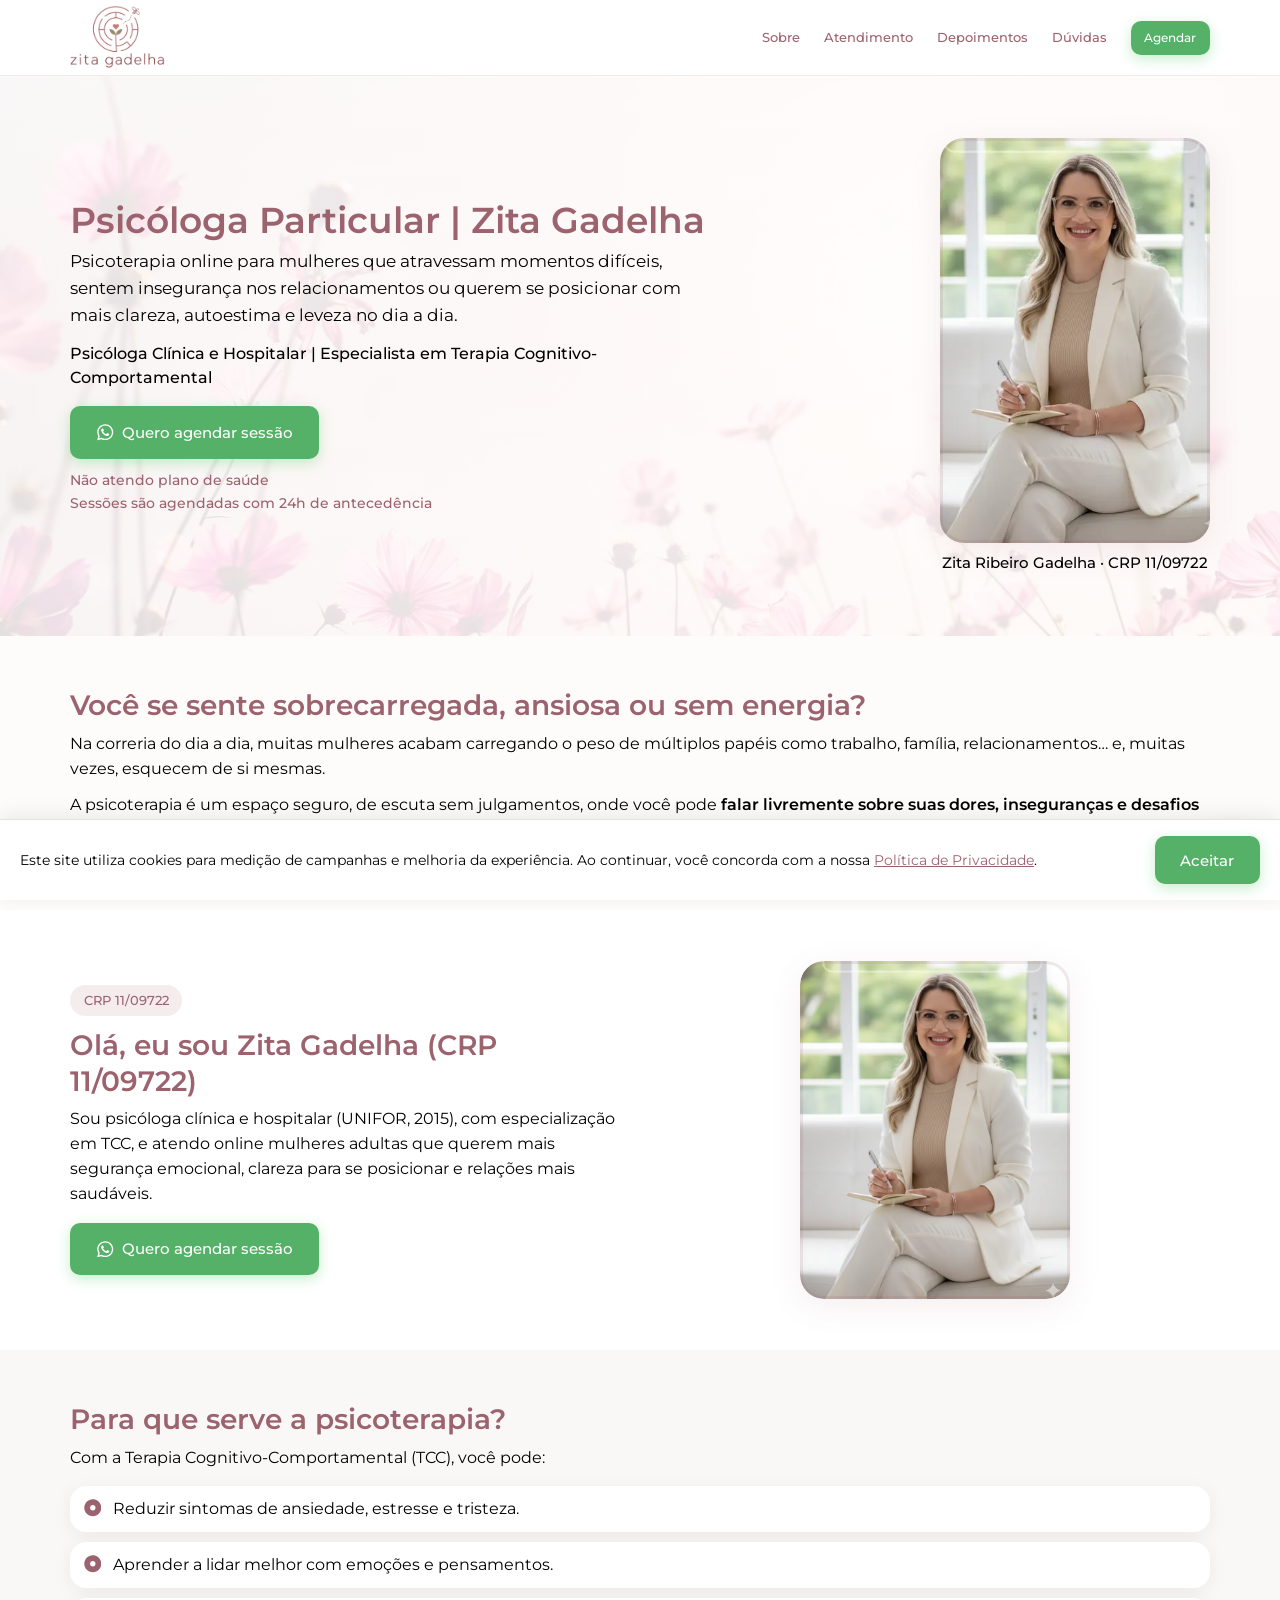
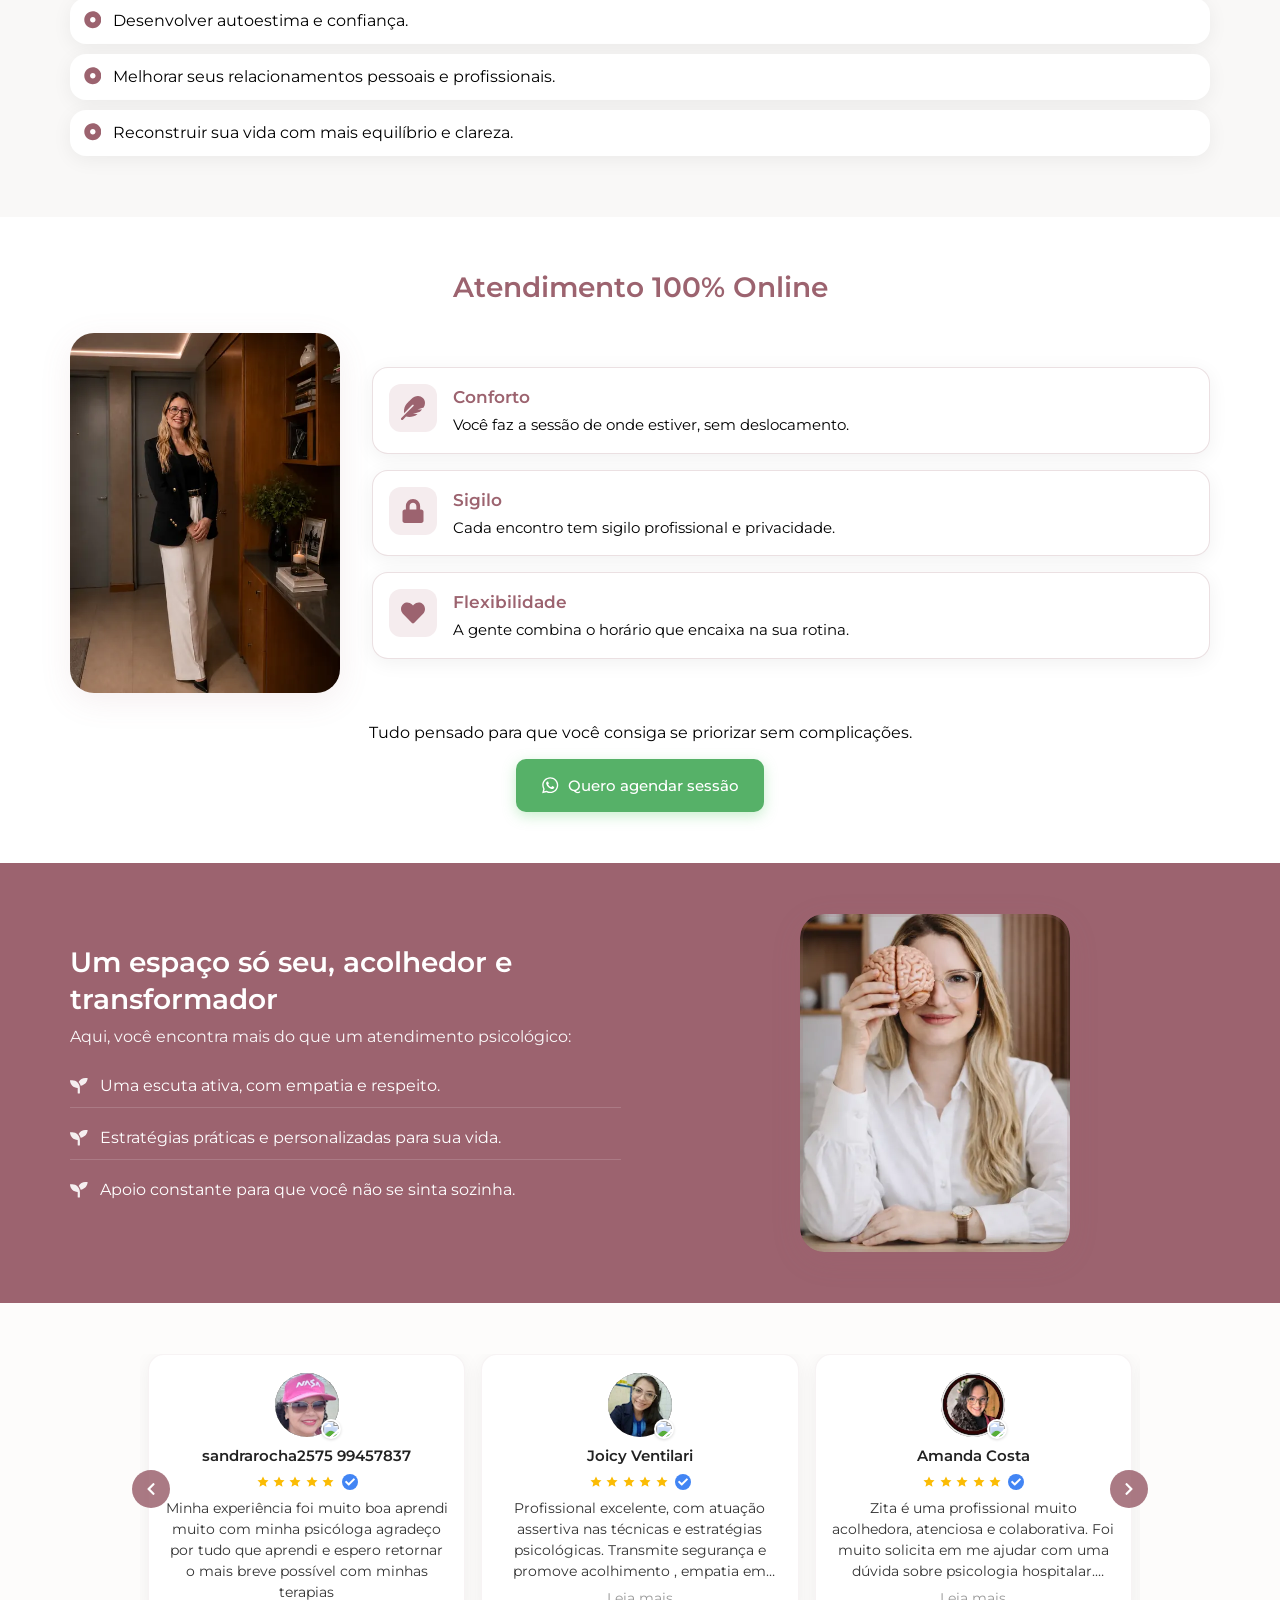
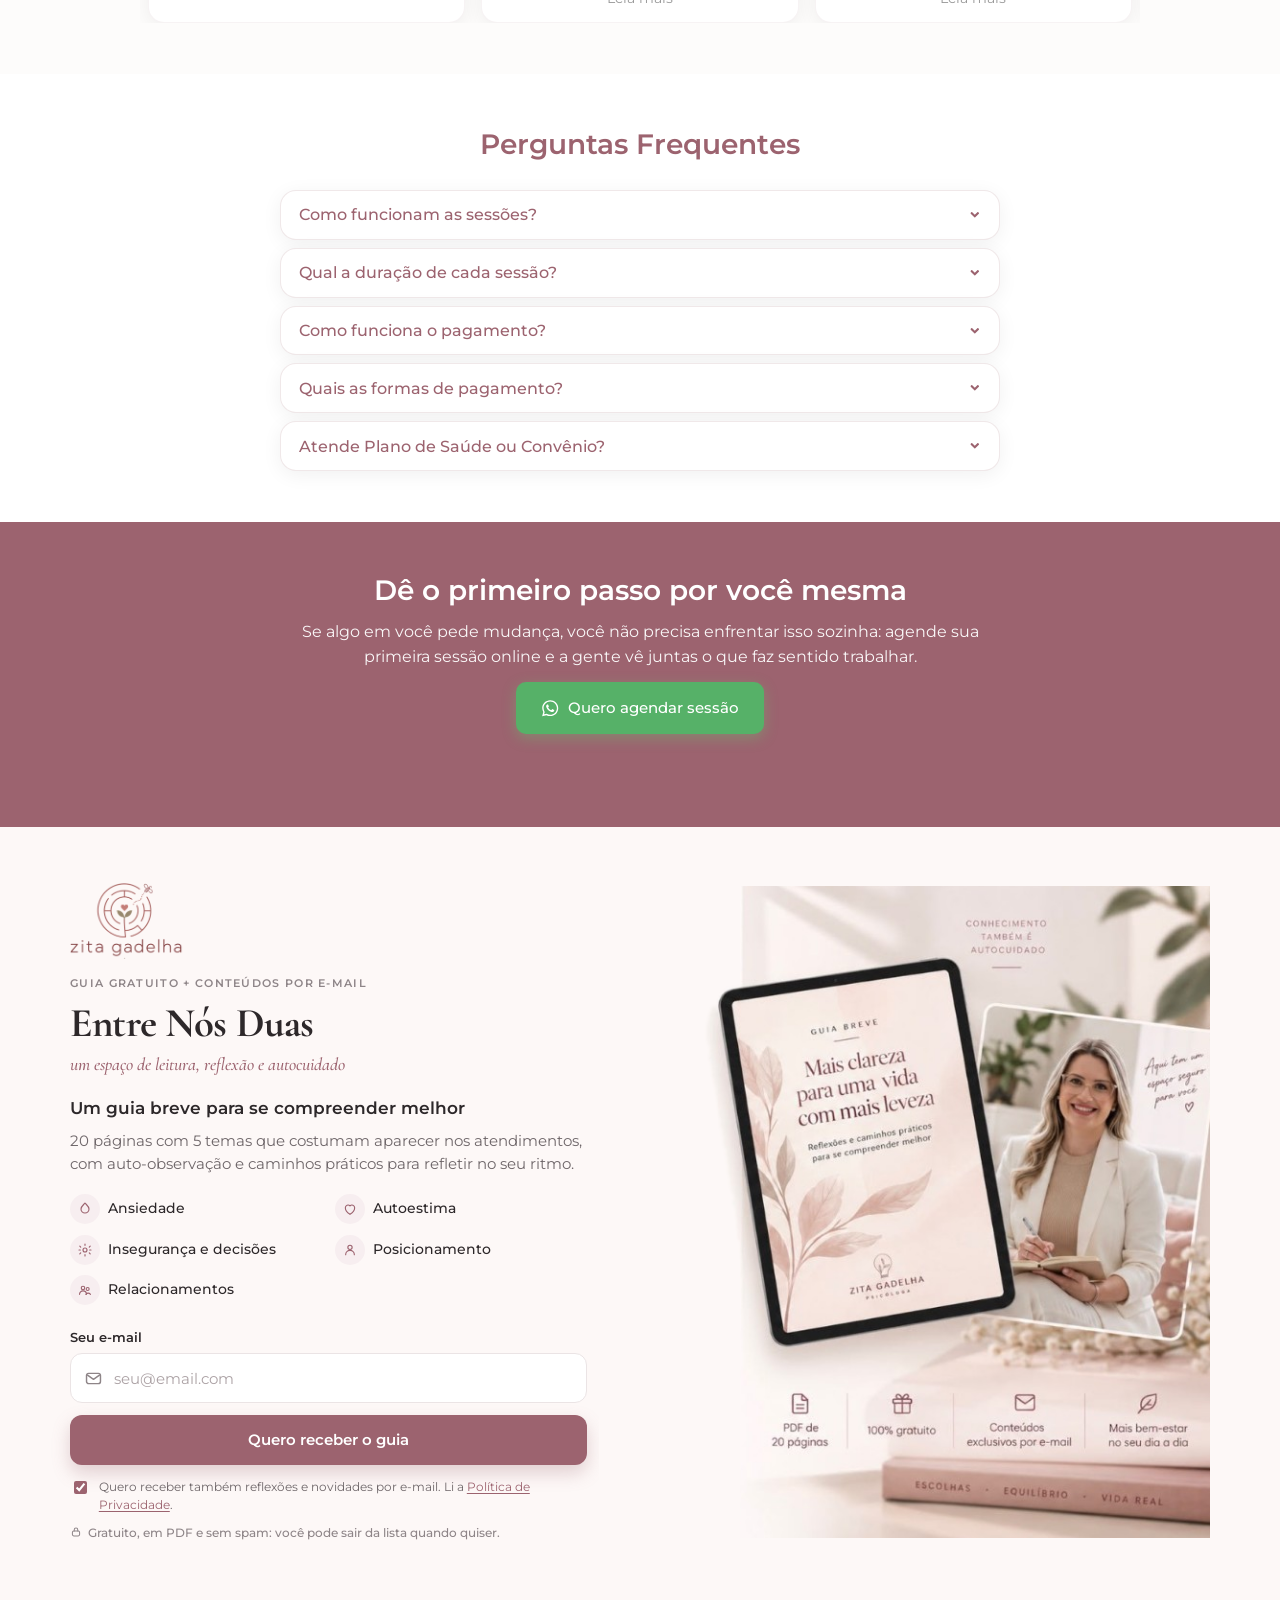
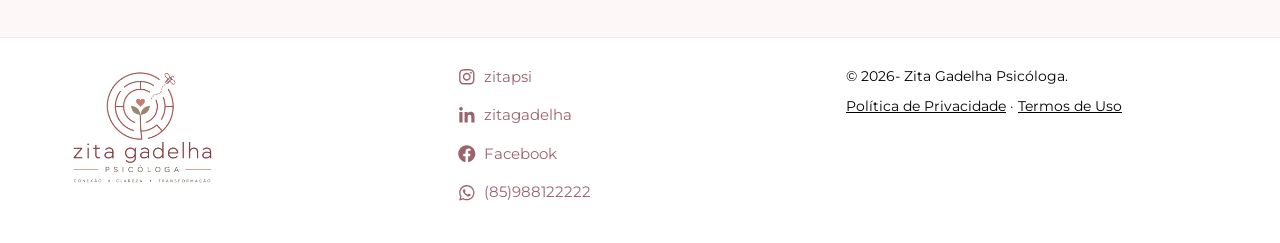
==== commit 2fa98373: "novas páginas" ====
--- a/index.html
+++ b/index.html
@@ -103,8 +103,7 @@
       <div class="split__content about__content">
         <span class="about__badge">CRP 11/09722</span>
         <h2 class="section__title section__header--left">Olá, eu sou Zita Gadelha (CRP 11/09722)</h2>
-        <p>Psicóloga clínica e hospitalar (UNIFOR, 2015), com especialização em Terapia Cognitivo-Comportamental (TCC)</p>
-        <p>Atendimento online para mulheres adultas que desejam desenvolver mais segurança emocional, se posicionar com mais clareza e construir relações mais saudáveis.</p>
+        <p>Sou psicóloga clínica e hospitalar (UNIFOR, 2015), com especialização em TCC, e atendo online mulheres adultas que querem mais segurança emocional, clareza para se posicionar e relações mais saudáveis.</p>
         <a class="btn" data-wa href="https://wa.me/5585988122222?text=Ol%C3%A1.+Vim+do+site+e+gostaria+de+marcar+uma+sess%C3%A3o+particular+com+a+@zitapsi%E2%80%A6." target="_blank" rel="noopener noreferrer">
           <span>Quero agendar sessão</span>
           <svg viewBox="0 0 448 512" aria-hidden="true"><path d="M380.9 97.1C339 55.1 283.2 32 223.9 32c-122.4 0-222 99.6-222 222 0 39.1 10.2 77.3 29.6 111L0 480l117.7-30.9c32.4 17.7 68.9 27 106.1 27h.1c122.3 0 224.1-99.6 224.1-222 0-59.3-25.2-115-67.1-157zm-157 341.6c-33.2 0-65.7-8.9-94-25.7l-6.7-4-69.8 18.3L72 359.2l-4.4-7c-18.5-29.4-28.2-63.3-28.2-98.2 0-101.7 82.8-184.5 184.6-184.5 49.3 0 95.6 19.2 130.4 54.1 34.8 34.9 56.2 81.2 56.1 130.5 0 101.8-84.9 184.6-186.6 184.6zm101.2-138.2c-5.5-2.8-32.8-16.2-37.9-18-5.1-1.9-8.8-2.8-12.5 2.8-3.7 5.6-14.3 18-17.6 21.8-3.2 3.7-6.5 4.2-12 1.4-32.6-16.3-54-29.1-75.5-66-5.7-9.8 5.7-9.1 16.3-30.3 1.8-3.7.9-6.9-.5-9.7-1.4-2.8-12.5-30.1-17.1-41.2-4.5-10.8-9.1-9.3-12.5-9.5-3.2-.2-6.9-.2-10.6-.2-3.7 0-9.7 1.4-14.8 6.9-5.1 5.6-19.4 19-19.4 46.3 0 27.3 19.9 53.7 22.6 57.4 2.8 3.7 39.1 59.7 94.8 83.8 35.2 15.2 49 16.5 66.6 13.9 10.7-1.6 32.8-13.4 37.4-26.4 4.6-13 4.6-24.1 3.2-26.4-1.3-2.5-5-3.9-10.5-6.6z"/></svg>
@@ -146,7 +145,7 @@
               </div>
               <div>
                 <h3>Conforto</h3>
-                <p>sessões feitas de onde você estiver.</p>
+                <p>Você faz a sessão de onde estiver, sem deslocamento.</p>
               </div>
             </article>
             <article class="online__card">
@@ -155,7 +154,7 @@
               </div>
               <div>
                 <h3>Sigilo</h3>
-                <p>total privacidade em cada encontro.</p>
+                <p>Cada encontro tem sigilo profissional e privacidade.</p>
               </div>
             </article>
             <article class="online__card">
@@ -164,7 +163,7 @@
               </div>
               <div>
                 <h3>Flexibilidade</h3>
-                <p>escolha os melhores horários para você.</p>
+                <p>A gente combina o horário que encaixa na sua rotina.</p>
               </div>
             </article>
           </div>
@@ -385,7 +384,7 @@
               <svg class="faq__icon" viewBox="0 0 320 512" aria-hidden="true"><path d="M143 352.3L7 216.3c-9.4-9.4-9.4-24.6 0-33.9l22.6-22.6c9.4-9.4 24.6-9.4 33.9 0l96.4 96.4 96.4-96.4c9.4-9.4 24.6-9.4 33.9 0l22.6 22.6c9.4 9.4 9.4 24.6 0 33.9l-136 136c-9.2 9.4-24.4 9.4-33.8 0z"/></svg>
             </button>
             <div class="faq__answer">
-              <div class="faq__answer-inner"><p>Não atendo via plano de saúde ou qualquer tipo de convênio. Somente atendimento particular.</p></div>
+              <div class="faq__answer-inner"><p>Não atendo via plano de saúde ou convênio: só atendimento particular.</p></div>
             </div>
           </div>
       </div>
@@ -396,8 +395,7 @@
   <section class="cta-final section section--mauve" id="agendamento">
     <div class="container cta-final__content">
         <h2>Dê o primeiro passo por você mesma</h2>
-        <p>Se você chegou até aqui, é porque algo dentro de você pede mudança.<br>E você não precisa enfrentar esse processo sozinha.</p>
-        <p><strong>Agende agora sua primeira sessão online</strong> e descubra como a psicoterapia pode transformar sua vida.</p>
+        <p>Se algo em você pede mudança, você não precisa enfrentar isso sozinha: agende sua primeira sessão online e a gente vê juntas o que faz sentido trabalhar.</p>
         <div class="cta-final__btn">
           <a class="btn" data-wa href="https://wa.me/5585988122222?text=Ol%C3%A1.+Vim+do+site+e+gostaria+de+marcar+uma+sess%C3%A3o+particular+com+a+@zitapsi%E2%80%A6." target="_blank" rel="noopener noreferrer">
             <span>Quero agendar sessão</span>
@@ -477,7 +475,7 @@
               <rect x="4" y="8.5" width="12" height="8" rx="2.2"/>
               <path d="M7 8.5V6.5a3 3 0 0 1 6 0v2"/>
             </svg>
-            Gratuito · PDF · Sem spam. Você pode sair da lista quando quiser.
+            Gratuito, em PDF e sem spam: você pode sair da lista quando quiser.
           </p>
 
           <p class="lead-feedback" id="newsletter-feedback" role="status" aria-live="polite" hidden></p>
@@ -548,7 +546,8 @@
   <script src="https://cdn.jsdelivr.net/npm/@supabase/supabase-js@2"></script>
   <script src="js/supabase-config.js?v=2"></script>
   <script src="js/newsletter.js?v=9" defer></script>
-    <script src="js/main.js" defer></script>
+    <script src="js/wa-track.js?v=1" defer></script>
+  <script src="js/main.js" defer></script>
   <script src="js/consent.js" defer></script>
 </body>
 </html>
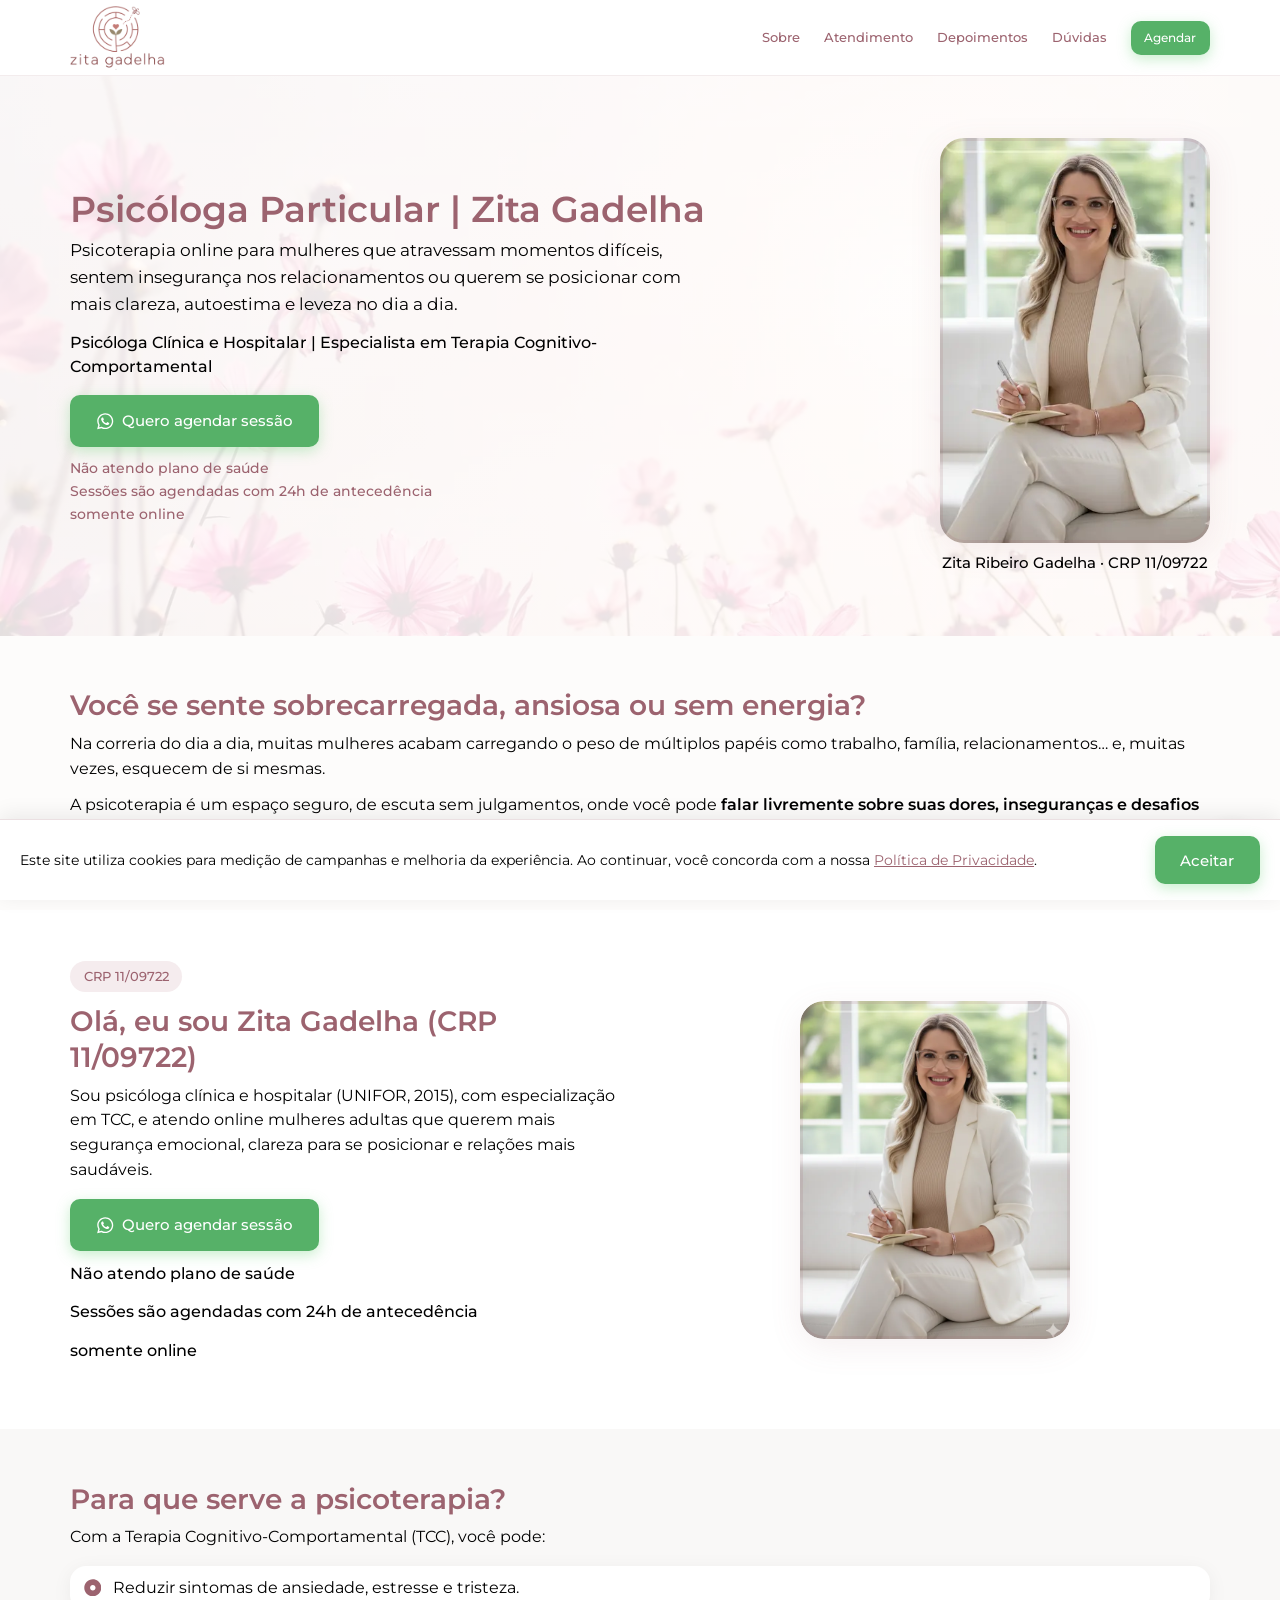
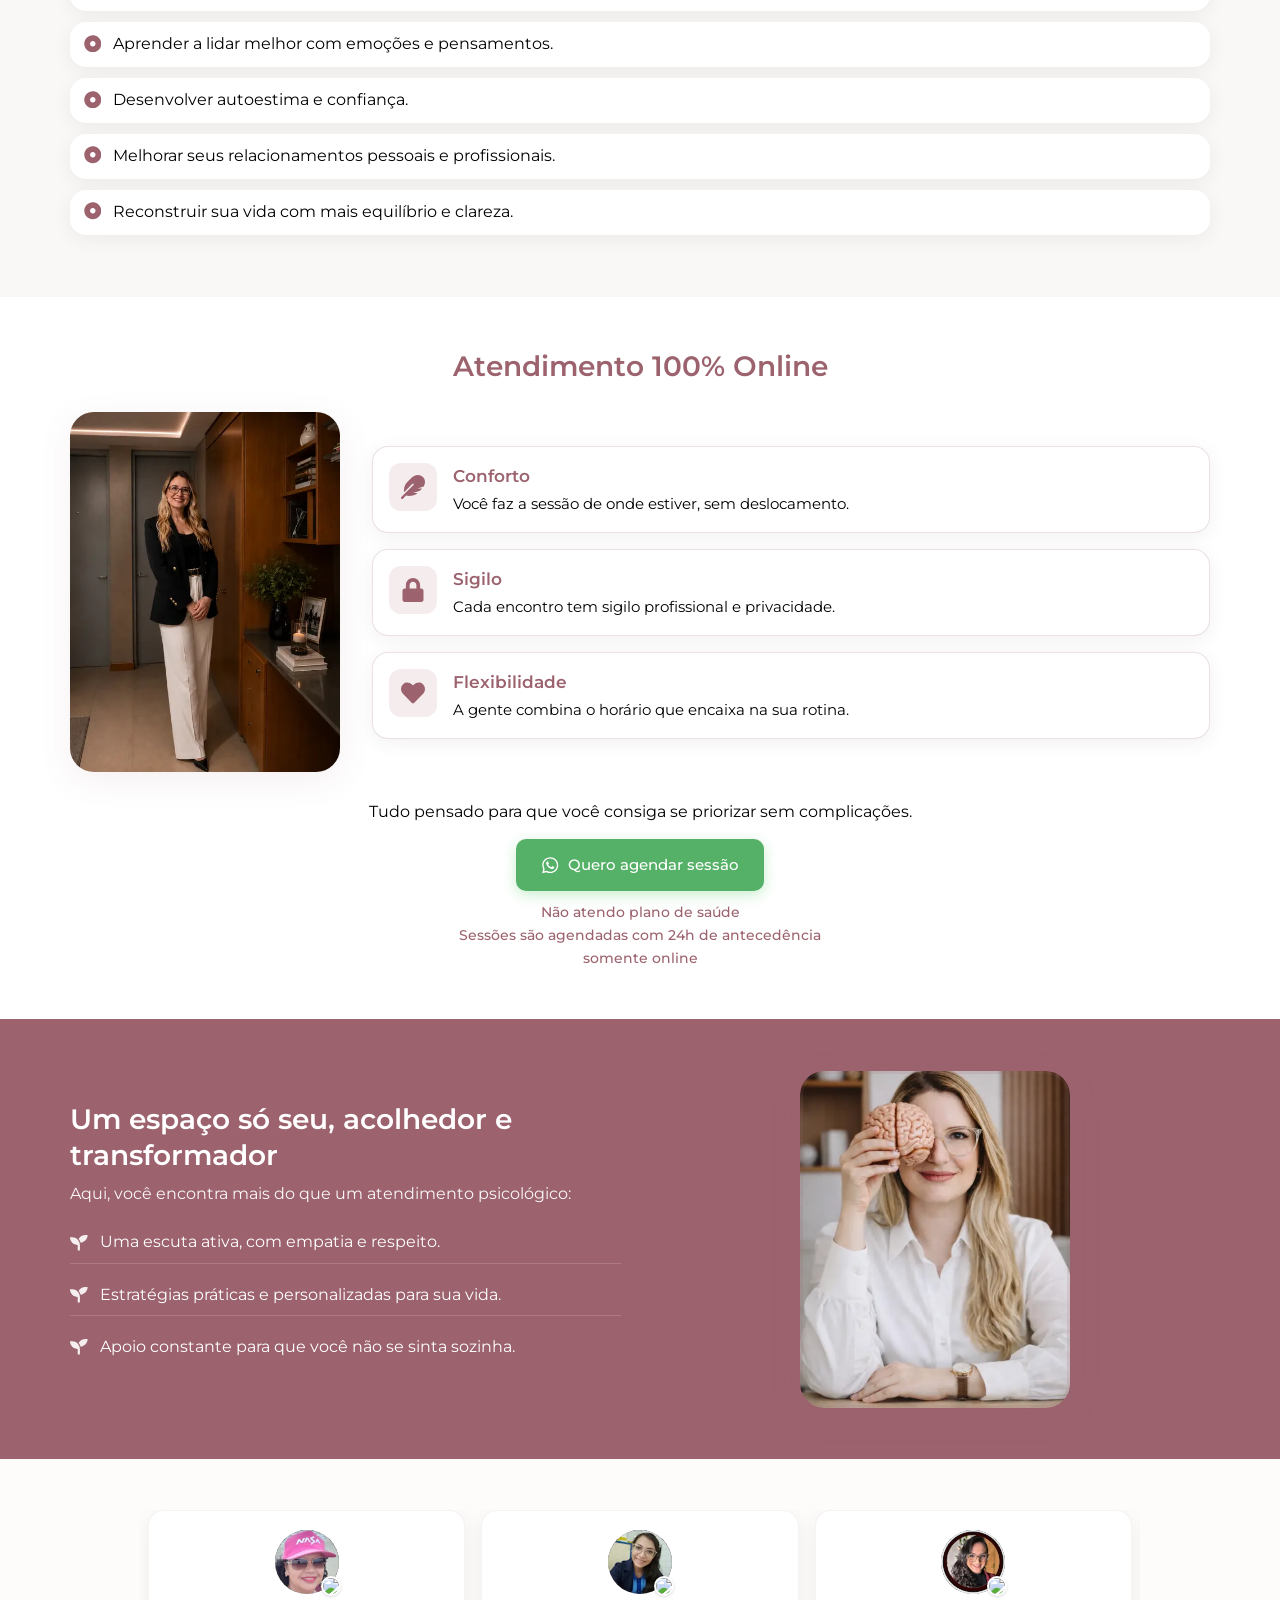
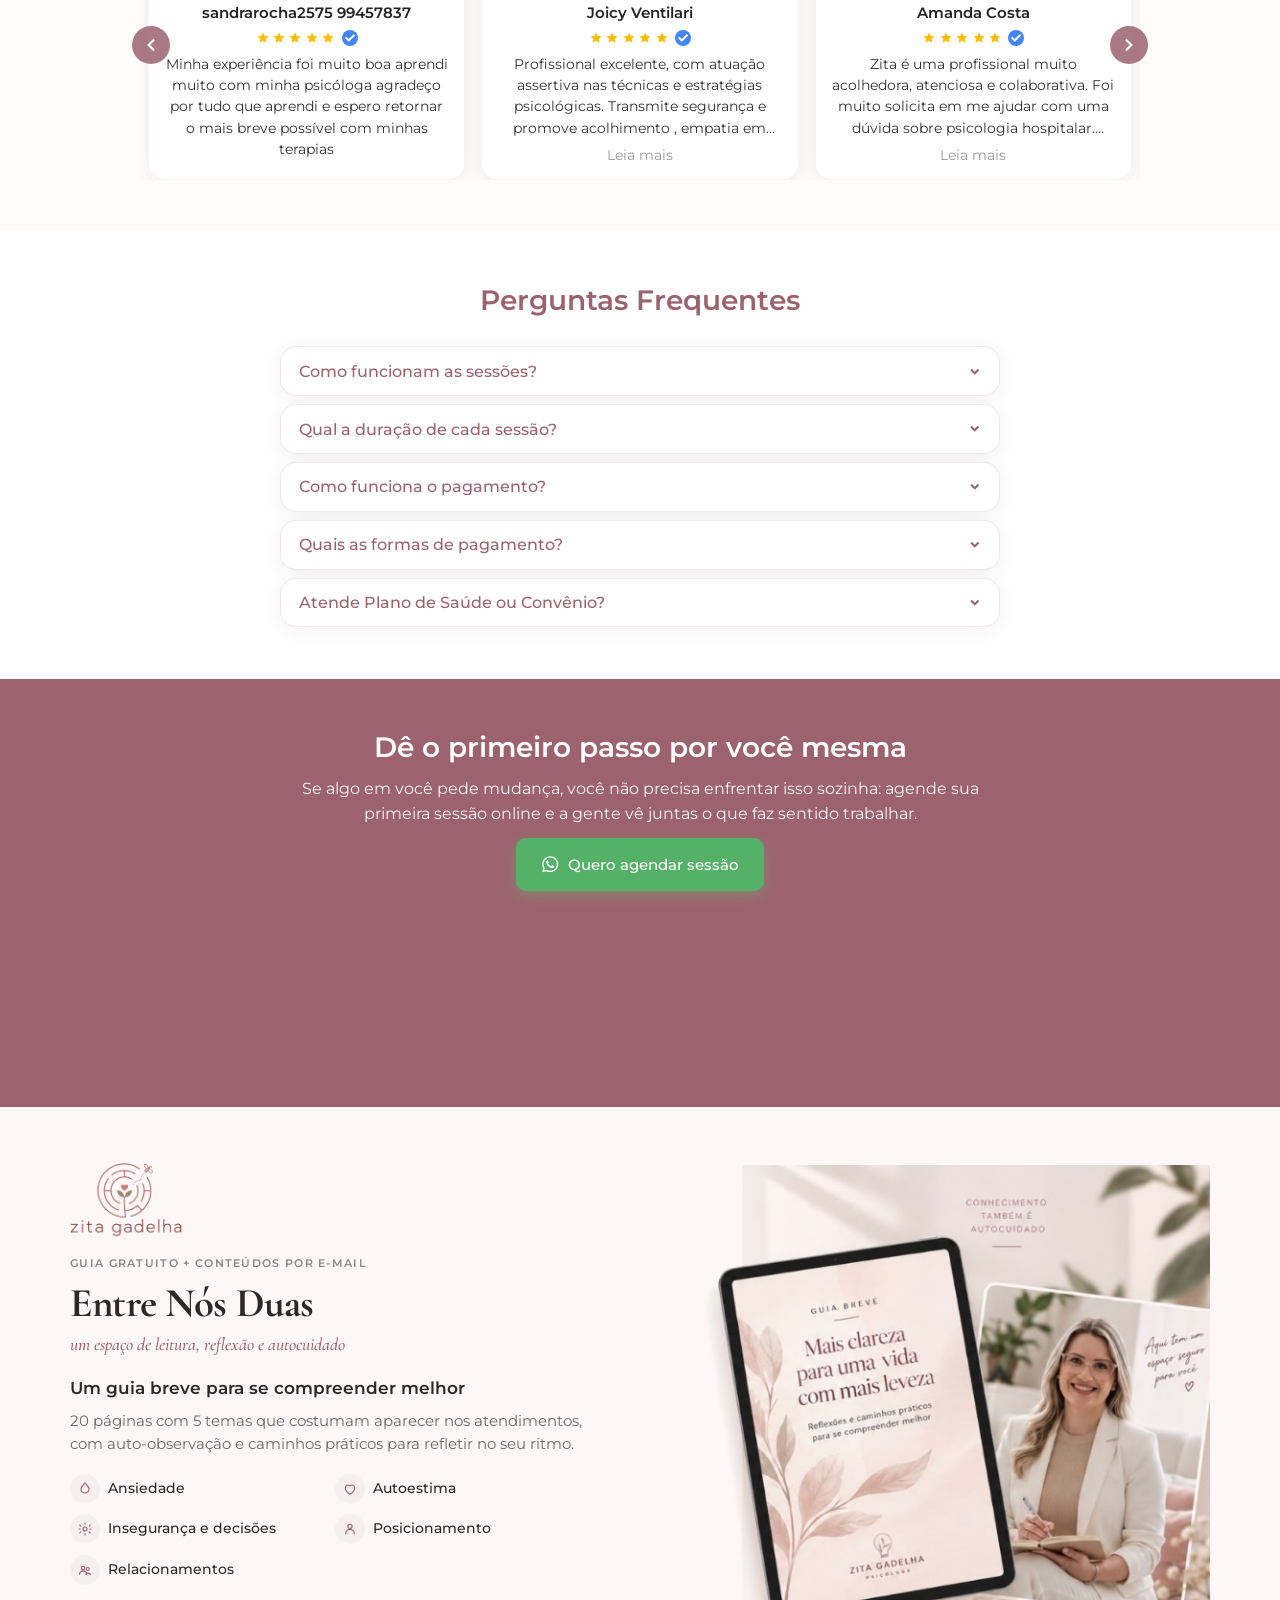
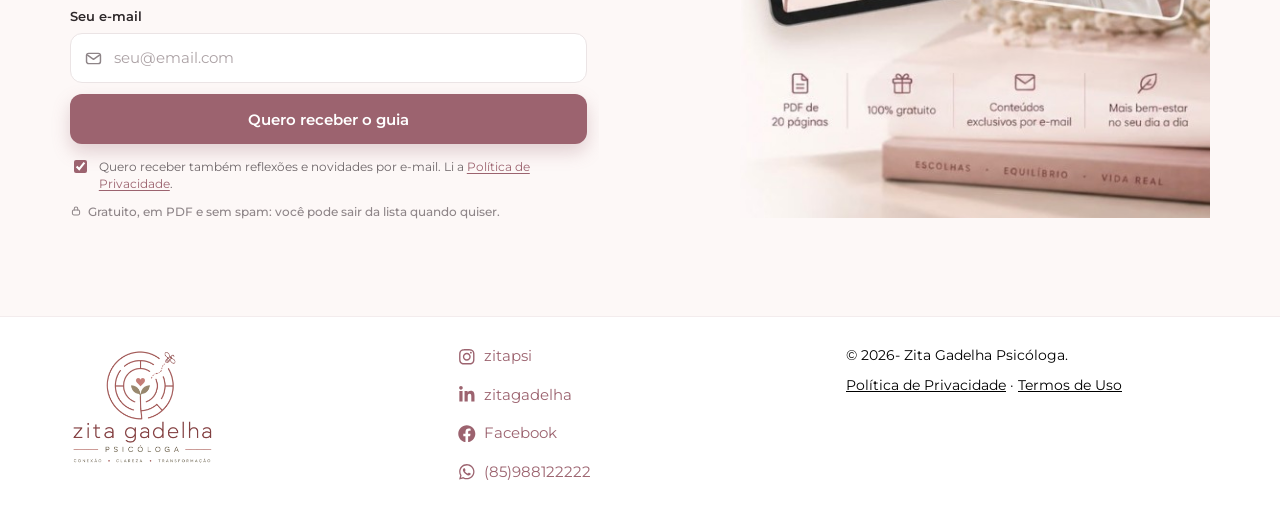
==== commit 0750ebd2: "Add files via upload" ====
--- a/index.html
+++ b/index.html
@@ -70,6 +70,7 @@
         <div class="hero__notes">
           <p class="hero__note">Não atendo plano de saúde</p>
           <p class="hero__note">Sessões são agendadas com 24h de antecedência</p>
+          <p class="hero__note">somente online</p>
         </div>
       </div>
       <div class="hero__media">
@@ -108,6 +109,11 @@
           <span>Quero agendar sessão</span>
           <svg viewBox="0 0 448 512" aria-hidden="true"><path d="M380.9 97.1C339 55.1 283.2 32 223.9 32c-122.4 0-222 99.6-222 222 0 39.1 10.2 77.3 29.6 111L0 480l117.7-30.9c32.4 17.7 68.9 27 106.1 27h.1c122.3 0 224.1-99.6 224.1-222 0-59.3-25.2-115-67.1-157zm-157 341.6c-33.2 0-65.7-8.9-94-25.7l-6.7-4-69.8 18.3L72 359.2l-4.4-7c-18.5-29.4-28.2-63.3-28.2-98.2 0-101.7 82.8-184.5 184.6-184.5 49.3 0 95.6 19.2 130.4 54.1 34.8 34.9 56.2 81.2 56.1 130.5 0 101.8-84.9 184.6-186.6 184.6zm101.2-138.2c-5.5-2.8-32.8-16.2-37.9-18-5.1-1.9-8.8-2.8-12.5 2.8-3.7 5.6-14.3 18-17.6 21.8-3.2 3.7-6.5 4.2-12 1.4-32.6-16.3-54-29.1-75.5-66-5.7-9.8 5.7-9.1 16.3-30.3 1.8-3.7.9-6.9-.5-9.7-1.4-2.8-12.5-30.1-17.1-41.2-4.5-10.8-9.1-9.3-12.5-9.5-3.2-.2-6.9-.2-10.6-.2-3.7 0-9.7 1.4-14.8 6.9-5.1 5.6-19.4 19-19.4 46.3 0 27.3 19.9 53.7 22.6 57.4 2.8 3.7 39.1 59.7 94.8 83.8 35.2 15.2 49 16.5 66.6 13.9 10.7-1.6 32.8-13.4 37.4-26.4 4.6-13 4.6-24.1 3.2-26.4-1.3-2.5-5-3.9-10.5-6.6z"/></svg>
         </a>
+        <div class="hero__notes">
+          <p class="hero__note">Não atendo plano de saúde</p>
+          <p class="hero__note">Sessões são agendadas com 24h de antecedência</p>
+          <p class="hero__note">somente online</p>
+        </div>
       </div>
     </div>
   </section>
@@ -175,6 +181,11 @@
           <span>Quero agendar sessão</span>
           <svg viewBox="0 0 448 512" aria-hidden="true"><path d="M380.9 97.1C339 55.1 283.2 32 223.9 32c-122.4 0-222 99.6-222 222 0 39.1 10.2 77.3 29.6 111L0 480l117.7-30.9c32.4 17.7 68.9 27 106.1 27h.1c122.3 0 224.1-99.6 224.1-222 0-59.3-25.2-115-67.1-157zm-157 341.6c-33.2 0-65.7-8.9-94-25.7l-6.7-4-69.8 18.3L72 359.2l-4.4-7c-18.5-29.4-28.2-63.3-28.2-98.2 0-101.7 82.8-184.5 184.6-184.5 49.3 0 95.6 19.2 130.4 54.1 34.8 34.9 56.2 81.2 56.1 130.5 0 101.8-84.9 184.6-186.6 184.6zm101.2-138.2c-5.5-2.8-32.8-16.2-37.9-18-5.1-1.9-8.8-2.8-12.5 2.8-3.7 5.6-14.3 18-17.6 21.8-3.2 3.7-6.5 4.2-12 1.4-32.6-16.3-54-29.1-75.5-66-5.7-9.8 5.7-9.1 16.3-30.3 1.8-3.7.9-6.9-.5-9.7-1.4-2.8-12.5-30.1-17.1-41.2-4.5-10.8-9.1-9.3-12.5-9.5-3.2-.2-6.9-.2-10.6-.2-3.7 0-9.7 1.4-14.8 6.9-5.1 5.6-19.4 19-19.4 46.3 0 27.3 19.9 53.7 22.6 57.4 2.8 3.7 39.1 59.7 94.8 83.8 35.2 15.2 49 16.5 66.6 13.9 10.7-1.6 32.8-13.4 37.4-26.4 4.6-13 4.6-24.1 3.2-26.4-1.3-2.5-5-3.9-10.5-6.6z"/></svg>
         </a>
+        <div class="hero__notes">
+          <p class="hero__note">Não atendo plano de saúde</p>
+          <p class="hero__note">Sessões são agendadas com 24h de antecedência</p>
+          <p class="hero__note">somente online</p>
+        </div>
       </div>
     </div>
   </section>
@@ -401,6 +412,11 @@
             <span>Quero agendar sessão</span>
             <svg viewBox="0 0 448 512" aria-hidden="true"><path d="M380.9 97.1C339 55.1 283.2 32 223.9 32c-122.4 0-222 99.6-222 222 0 39.1 10.2 77.3 29.6 111L0 480l117.7-30.9c32.4 17.7 68.9 27 106.1 27h.1c122.3 0 224.1-99.6 224.1-222 0-59.3-25.2-115-67.1-157zm-157 341.6c-33.2 0-65.7-8.9-94-25.7l-6.7-4-69.8 18.3L72 359.2l-4.4-7c-18.5-29.4-28.2-63.3-28.2-98.2 0-101.7 82.8-184.5 184.6-184.5 49.3 0 95.6 19.2 130.4 54.1 34.8 34.9 56.2 81.2 56.1 130.5 0 101.8-84.9 184.6-186.6 184.6zm101.2-138.2c-5.5-2.8-32.8-16.2-37.9-18-5.1-1.9-8.8-2.8-12.5 2.8-3.7 5.6-14.3 18-17.6 21.8-3.2 3.7-6.5 4.2-12 1.4-32.6-16.3-54-29.1-75.5-66-5.7-9.8 5.7-9.1 16.3-30.3 1.8-3.7.9-6.9-.5-9.7-1.4-2.8-12.5-30.1-17.1-41.2-4.5-10.8-9.1-9.3-12.5-9.5-3.2-.2-6.9-.2-10.6-.2-3.7 0-9.7 1.4-14.8 6.9-5.1 5.6-19.4 19-19.4 46.3 0 27.3 19.9 53.7 22.6 57.4 2.8 3.7 39.1 59.7 94.8 83.8 35.2 15.2 49 16.5 66.6 13.9 10.7-1.6 32.8-13.4 37.4-26.4 4.6-13 4.6-24.1 3.2-26.4-1.3-2.5-5-3.9-10.5-6.6z"/></svg>
           </a>
+          <div class="hero__notes">
+            <p class="hero__note">Não atendo plano de saúde</p>
+            <p class="hero__note">Sessões são agendadas com 24h de antecedência</p>
+            <p class="hero__note">somente online</p>
+          </div>
         </div>
     </div>
   </section>
--- a/css/style.css
+++ b/css/style.css
@@ -89,7 +89,30 @@
 
 body.lp-ads {
   scroll-padding-top: 5.5rem;
-  font-family: system-ui, sans-serif;
+  --paper: #FBF8F6;
+  --ink: #171214;
+  --ink-2: #544A4D;
+  --mauve: #8E5A66;
+  --rule: #DED0CD;
+  --green: #1C7A45;
+  --panel: #E7DAD6;
+  --text: #171214;
+  --white: #fff;
+  font-family: "Karla", system-ui, sans-serif;
+  color: #171214;
+  background: #FBF8F6;
+}
+
+body.lp-ads .hero__title,
+body.lp-ads .section__title,
+body.lp-ads .cta-final h2 {
+  font-family: "Fraunces", Georgia, serif;
+  font-weight: 500;
+  letter-spacing: -0.01em;
+}
+
+body.lp-ads .container--narrow {
+  max-width: 42rem;
 }
 
 html:has(body.lp-ads) {
@@ -960,6 +983,11 @@
   margin-top: 1.75rem;
 }
 
+.online__footer .hero__notes,
+.cta-final__btn .hero__notes {
+  justify-items: center;
+}
+
 .online__subtitle {
   color: var(--text);
   font-size: 1rem;
@@ -1484,6 +1512,10 @@
   .about__content,
   .split__content {
     text-align: center;
+  }
+
+  .about__content .hero__notes {
+    justify-items: center;
   }
 
   .split__content .btn,
--- a/css/style.css
+++ b/css/style.css
@@ -89,7 +89,30 @@
 
 body.lp-ads {
   scroll-padding-top: 5.5rem;
-  font-family: system-ui, sans-serif;
+  --paper: #FBF8F6;
+  --ink: #171214;
+  --ink-2: #544A4D;
+  --mauve: #8E5A66;
+  --rule: #DED0CD;
+  --green: #1C7A45;
+  --panel: #E7DAD6;
+  --text: #171214;
+  --white: #fff;
+  font-family: "Karla", system-ui, sans-serif;
+  color: #171214;
+  background: #FBF8F6;
+}
+
+body.lp-ads .hero__title,
+body.lp-ads .section__title,
+body.lp-ads .cta-final h2 {
+  font-family: "Fraunces", Georgia, serif;
+  font-weight: 500;
+  letter-spacing: -0.01em;
+}
+
+body.lp-ads .container--narrow {
+  max-width: 42rem;
 }
 
 html:has(body.lp-ads) {
@@ -960,6 +983,11 @@
   margin-top: 1.75rem;
 }
 
+.online__footer .hero__notes,
+.cta-final__btn .hero__notes {
+  justify-items: center;
+}
+
 .online__subtitle {
   color: var(--text);
   font-size: 1rem;
@@ -1484,6 +1512,10 @@
   .about__content,
   .split__content {
     text-align: center;
+  }
+
+  .about__content .hero__notes {
+    justify-items: center;
   }
 
   .split__content .btn,
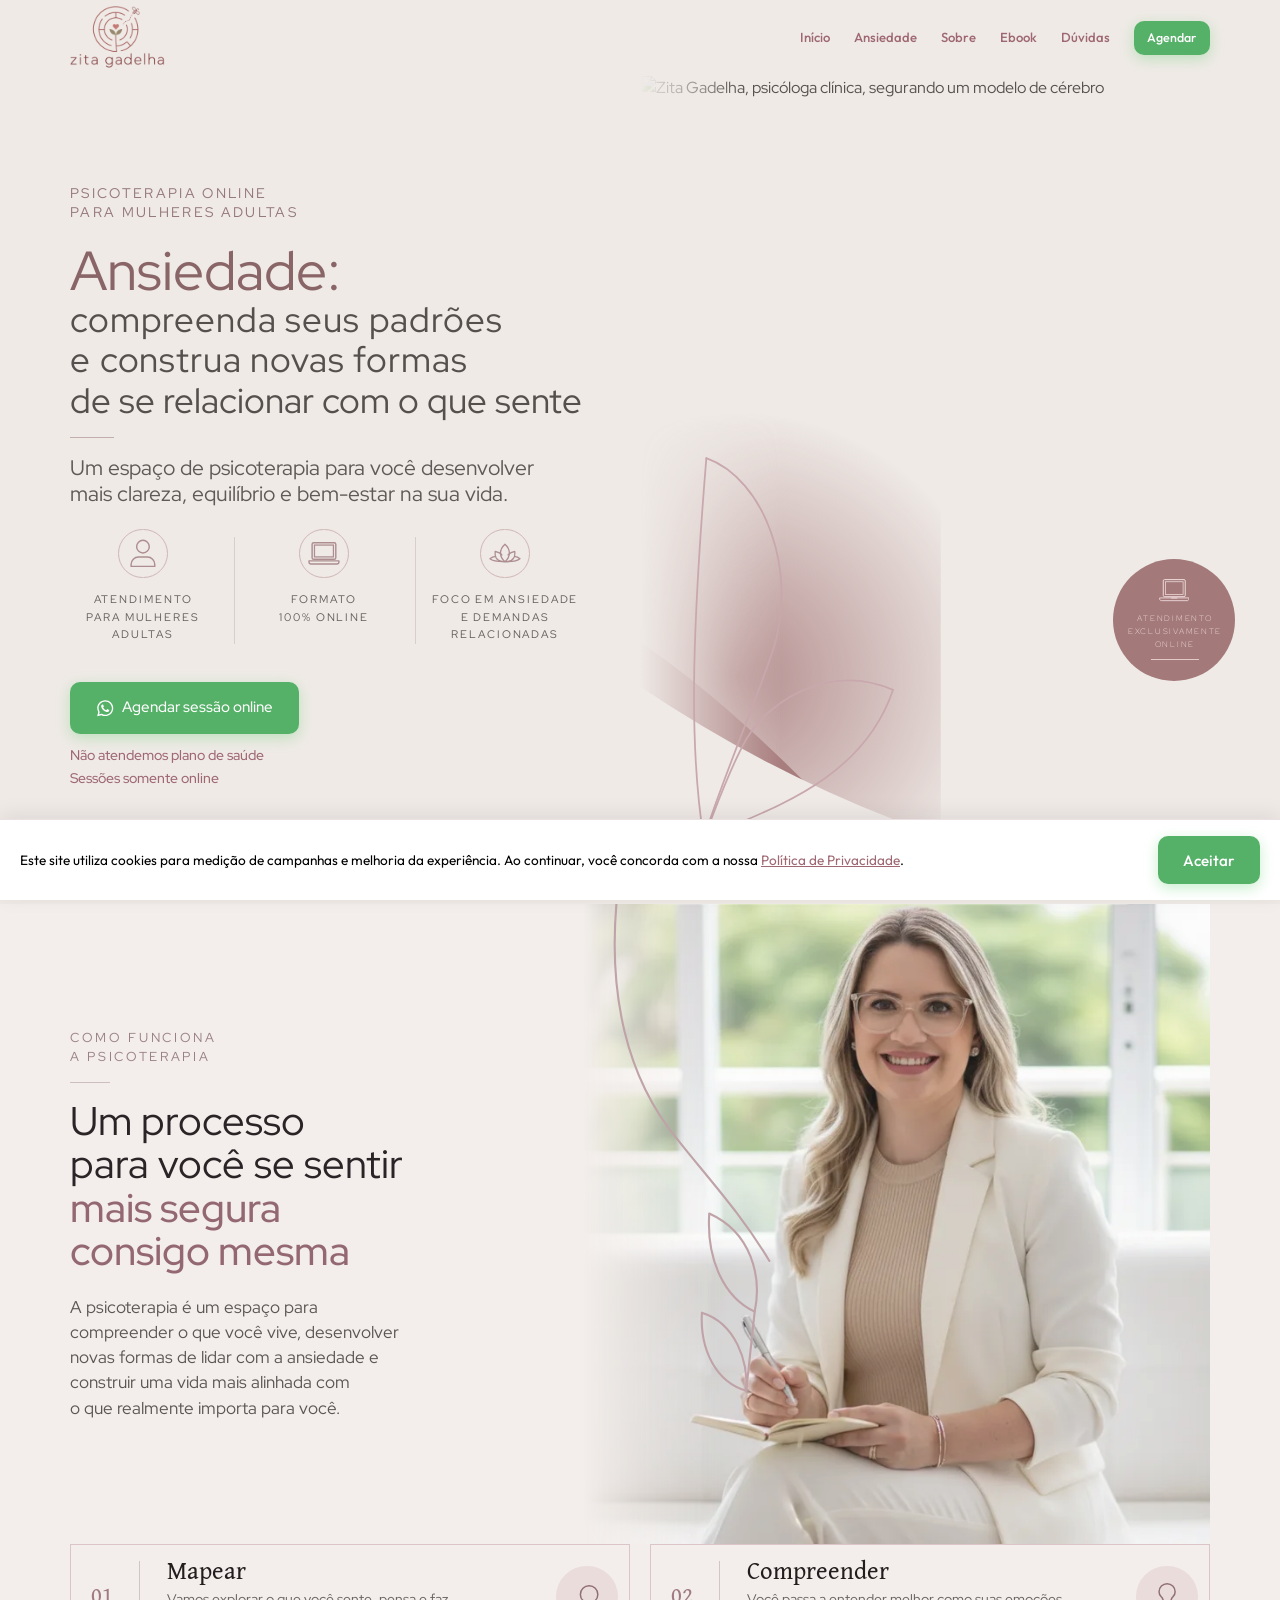
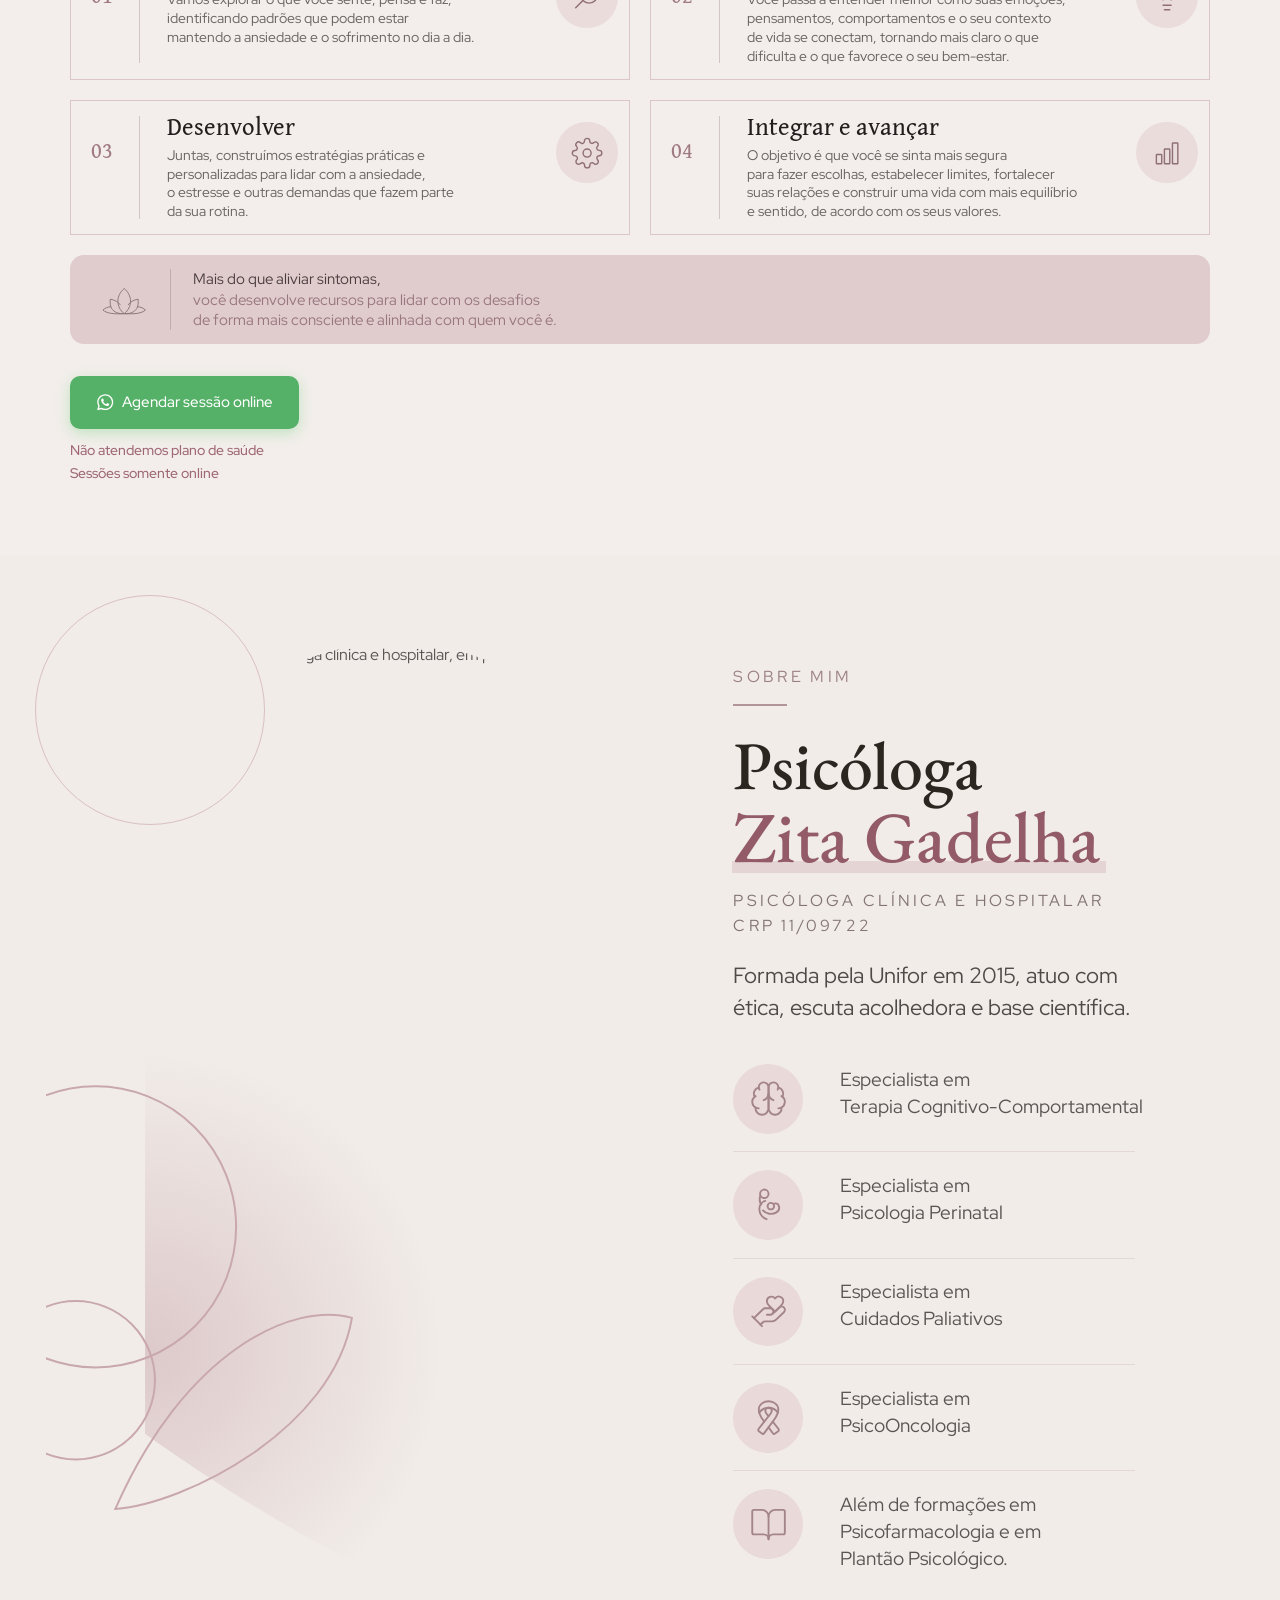
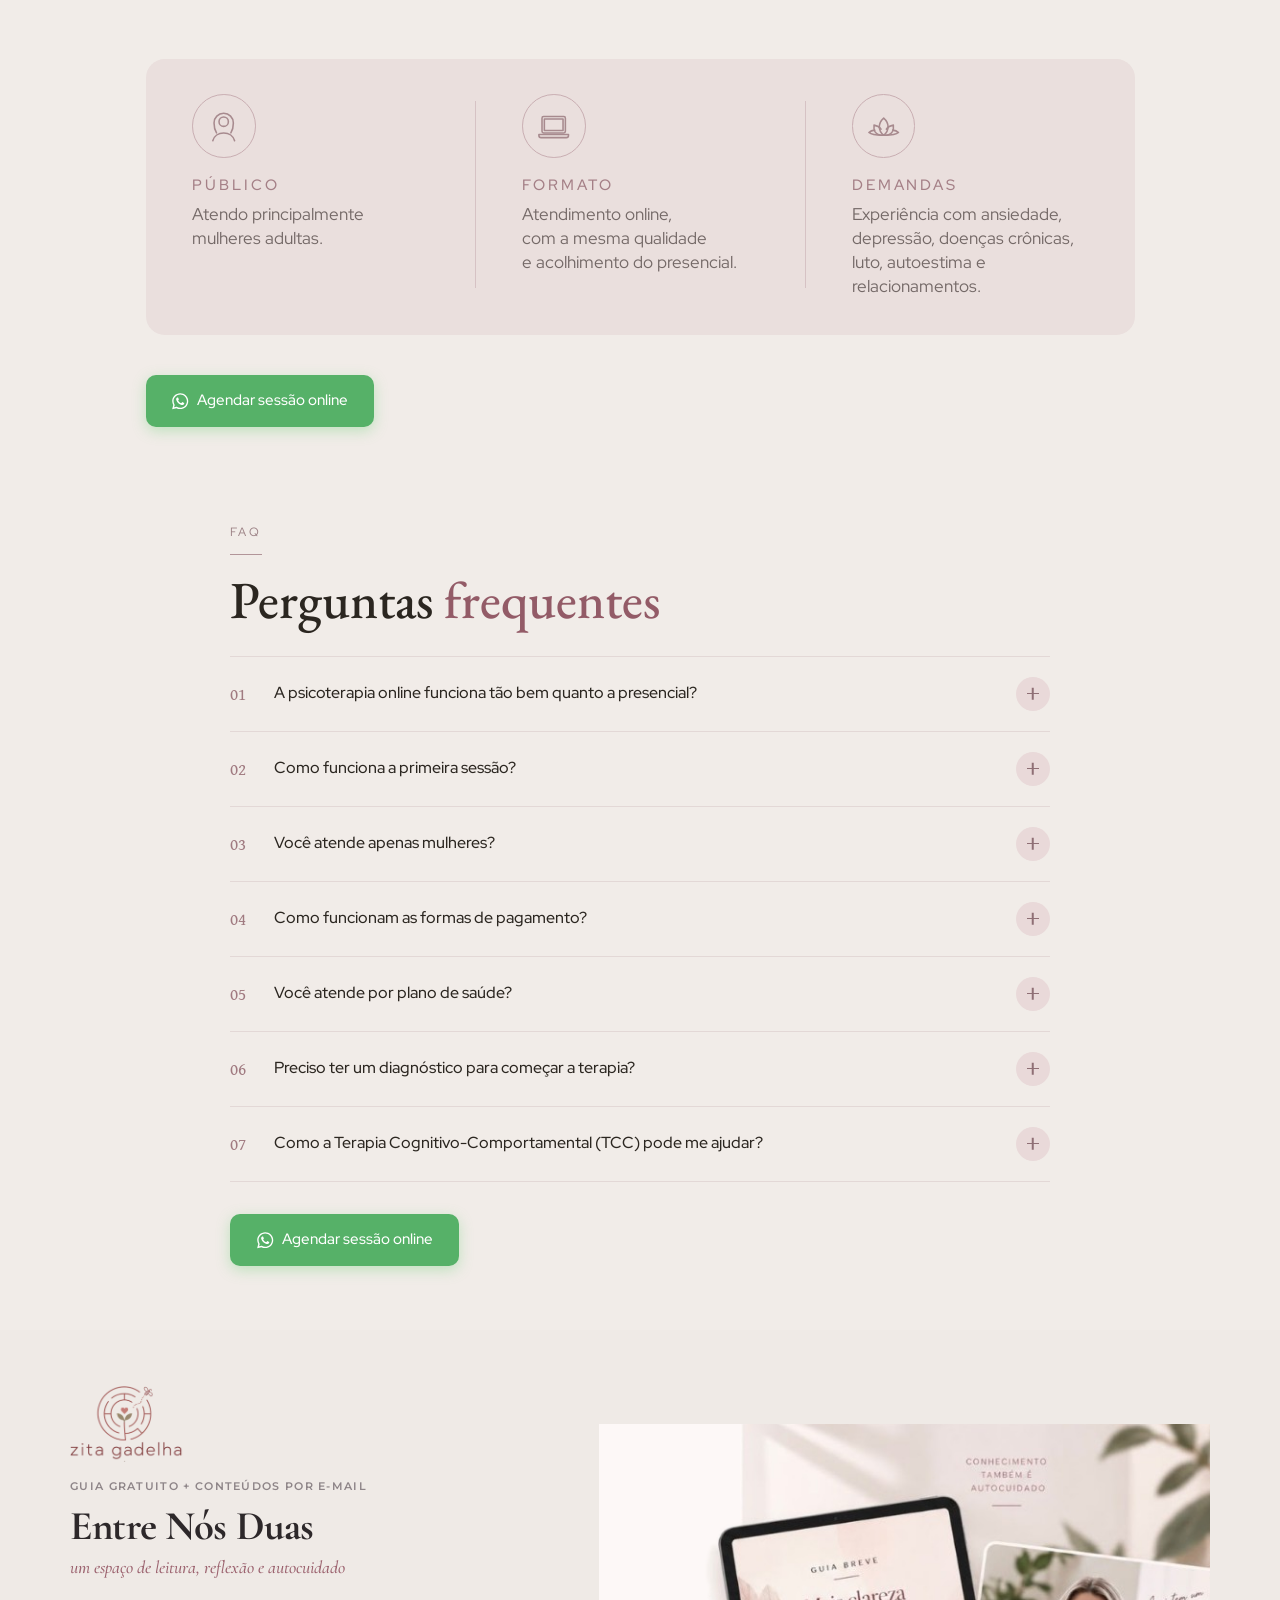
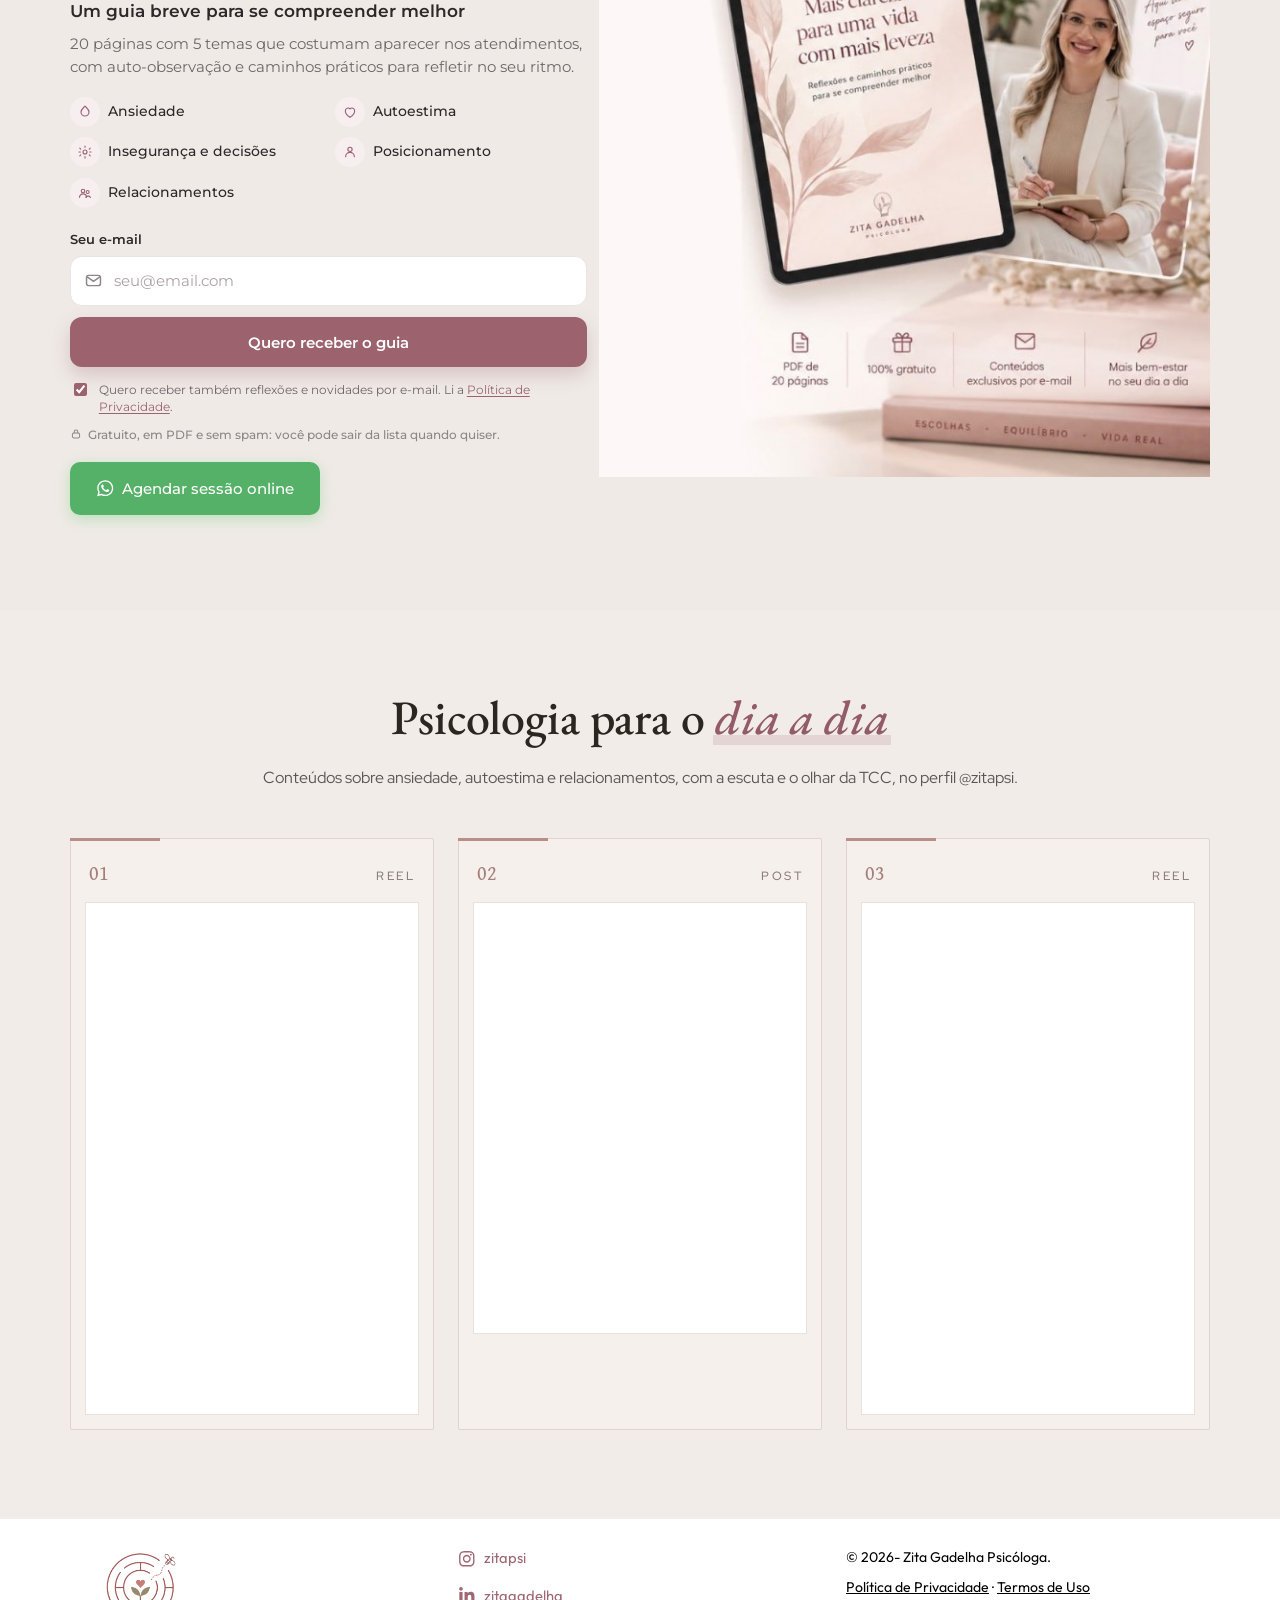
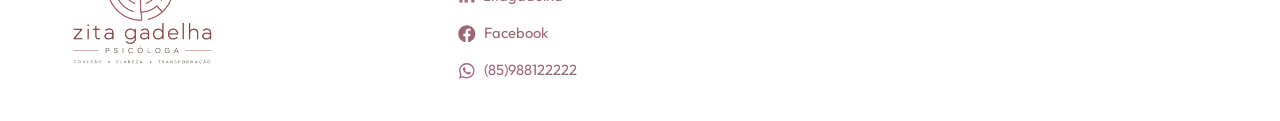
==== commit ee9c0d16: "Add files via upload" ====
--- a/index.html
+++ b/index.html
@@ -1,569 +1,519 @@
-<!DOCTYPE html>
-<html lang="pt-BR">
-<head>
-  <meta charset="UTF-8">
-  <meta name="viewport" content="width=device-width, initial-scale=1.0">
-  <meta name="description" content="Psicoterapia online para mulheres com Zita Gadelha (CRP 11/09722). Especialista em TCC. Atendimento particular, sem plano de saúde.">
-  <title>Zita Psicóloga</title>
-  <script>
-    window.dataLayer = window.dataLayer || [];
-    function gtag(){dataLayer.push(arguments);}
-    gtag('consent', 'default', {
-      ad_storage: 'denied',
-      ad_user_data: 'denied',
-      ad_personalization: 'denied',
-      analytics_storage: 'denied',
-      wait_for_update: 500
-    });
-  </script>
-  <!-- Google Tag Manager -->
-  <script>(function(w,d,s,l,i){w[l]=w[l]||[];w[l].push({'gtm.start':
-  new Date().getTime(),event:'gtm.js'});var f=d.getElementsByTagName(s)[0],
-  j=d.createElement(s),dl=l!='dataLayer'?'&l='+l:'';j.async=true;j.src=
-  'https://www.googletagmanager.com/gtm.js?id='+i+dl;f.parentNode.insertBefore(j,f);
-  })(window,document,'script','dataLayer','GTM-KSJ28MPD');</script>
-  <!-- End Google Tag Manager -->
-  <link rel="preload" href="IMG/IMG_6149_convertida_reduzida.webp" as="image" type="image/webp" fetchpriority="high">
-  <link rel="preload" href="fonts/montserrat-latin-2.woff2" as="font" type="font/woff2" crossorigin>
-  <link rel="preconnect" href="https://fonts.googleapis.com">
-  <link rel="preconnect" href="https://fonts.gstatic.com" crossorigin>
-  <link href="https://fonts.googleapis.com/css2?family=Cormorant+Garamond:ital,wght@0,600;0,700;1,500;1,600&family=Great+Vibes&display=swap" rel="stylesheet">
-  <link rel="stylesheet" href="css/critical.css">
-  <link rel="preload" href="css/style.css?v=9" as="style" onload="this.onload=null;this.rel='stylesheet'">
-  <noscript><link rel="stylesheet" href="css/style.css?v=9"></noscript>
-  <link rel="icon" href="IMG/favicon-64.webp" type="image/webp">
-  <link rel="apple-touch-icon" href="IMG/apple-touch-icon.png">
-</head>
-<body>
-
-  <!-- Google Tag Manager (noscript) -->
-  <noscript><iframe src="https://www.googletagmanager.com/ns.html?id=GTM-KSJ28MPD"
-  height="0" width="0" style="display:none;visibility:hidden"></iframe></noscript>
-  <!-- End Google Tag Manager (noscript) -->
-
-  <header class="site-header">
-    <div class="container site-header__inner">
-      <a href="#inicio">
-        <img class="site-header__logo" src="IMG/logo-header.webp?v=1" alt="Zita Gadelha Psicóloga" width="120" height="80">
-      </a>
-      <nav class="site-nav" aria-label="Navegação principal">
-        <a href="#quemsoueu">Sobre</a>
-        <a href="#atendimento">Atendimento</a>
-        <a href="#depoimentos">Depoimentos</a>
-        <a href="#faq">Dúvidas</a>
-        <a class="btn btn--sm site-nav__cta" data-wa href="https://wa.me/5585988122222?text=Ol%C3%A1.+Vim+do+site+e+gostaria+de+marcar+uma+sess%C3%A3o+particular+com+a+@zitapsi%E2%80%A6." target="_blank" rel="noopener noreferrer">Agendar</a>
-      </nav>
-    </div>
-  </header>
-
-  <!-- 1. Hero: promessa + CTA -->
-  <section class="hero" id="inicio">
-    <div class="container hero__inner">
-      <div class="hero__content">
-        <h1 class="hero__title">Psicóloga Particular | Zita Gadelha</h1>
-        <p class="hero__subtitle">Psicoterapia online para mulheres que atravessam momentos difíceis, sentem insegurança nos relacionamentos ou querem se posicionar com mais clareza, autoestima e leveza no dia a dia.</p>
-        <p class="hero__role">Psicóloga Clínica e Hospitalar | Especialista em Terapia Cognitivo-Comportamental</p>
-        <a class="btn" data-wa href="https://wa.me/5585988122222?text=Ol%C3%A1.+Vim+do+site+e+gostaria+de+marcar+uma+sess%C3%A3o+particular+com+a+@zitapsi%E2%80%A6." target="_blank" rel="noopener noreferrer">
-          <span>Quero agendar sessão</span>
-          <svg viewBox="0 0 448 512" aria-hidden="true"><path d="M380.9 97.1C339 55.1 283.2 32 223.9 32c-122.4 0-222 99.6-222 222 0 39.1 10.2 77.3 29.6 111L0 480l117.7-30.9c32.4 17.7 68.9 27 106.1 27h.1c122.3 0 224.1-99.6 224.1-222 0-59.3-25.2-115-67.1-157zm-157 341.6c-33.2 0-65.7-8.9-94-25.7l-6.7-4-69.8 18.3L72 359.2l-4.4-7c-18.5-29.4-28.2-63.3-28.2-98.2 0-101.7 82.8-184.5 184.6-184.5 49.3 0 95.6 19.2 130.4 54.1 34.8 34.9 56.2 81.2 56.1 130.5 0 101.8-84.9 184.6-186.6 184.6zm101.2-138.2c-5.5-2.8-32.8-16.2-37.9-18-5.1-1.9-8.8-2.8-12.5 2.8-3.7 5.6-14.3 18-17.6 21.8-3.2 3.7-6.5 4.2-12 1.4-32.6-16.3-54-29.1-75.5-66-5.7-9.8 5.7-9.1 16.3-30.3 1.8-3.7.9-6.9-.5-9.7-1.4-2.8-12.5-30.1-17.1-41.2-4.5-10.8-9.1-9.3-12.5-9.5-3.2-.2-6.9-.2-10.6-.2-3.7 0-9.7 1.4-14.8 6.9-5.1 5.6-19.4 19-19.4 46.3 0 27.3 19.9 53.7 22.6 57.4 2.8 3.7 39.1 59.7 94.8 83.8 35.2 15.2 49 16.5 66.6 13.9 10.7-1.6 32.8-13.4 37.4-26.4 4.6-13 4.6-24.1 3.2-26.4-1.3-2.5-5-3.9-10.5-6.6z"/></svg>
-        </a>
-        <div class="hero__notes">
-          <p class="hero__note">Não atendo plano de saúde</p>
-          <p class="hero__note">Sessões são agendadas com 24h de antecedência</p>
-          <p class="hero__note">somente online</p>
-        </div>
-      </div>
-      <div class="hero__media">
-        <div class="hero__photo-frame">
-          <img class="hero__photo" src="IMG/IMG_6149_convertida_reduzida.webp" alt="Zita Gadelha em atendimento psicológico" width="448" height="576" fetchpriority="high" decoding="async" loading="eager">
-        </div>
-        <p class="hero__identity">Zita Ribeiro Gadelha · CRP 11/09722</p>
-      </div>
-    </div>
-  </section>
-
-  <!-- 2. Dor: identificação emocional -->
-  <section class="section section--cream">
-    <div class="container">
-      <div class="split__content pain__text">
-        <h2 class="section__title section__header--left">Você se sente sobrecarregada, ansiosa ou sem energia?</h2>
-        <p>Na correria do dia a dia, muitas mulheres acabam carregando o peso de múltiplos papéis como trabalho, família, relacionamentos… e, muitas vezes, esquecem de si mesmas.</p>
-        <p>A psicoterapia é um espaço seguro, de escuta sem julgamentos, onde você pode <strong>falar livremente sobre suas dores, inseguranças e desafios</strong> e, aos poucos, construir novas formas de viver com mais leveza, autoestima e clareza.</p>
-      </div>
-    </div>
-  </section>
-
-  <!-- 3. Sobre: credibilidade e confiança -->
-  <section class="section section--white" id="quemsoueu">
-    <div class="container split split--reverse">
-      <div class="split__media">
-        <div class="split__photo-frame">
-          <img class="split__photo" src="IMG/hero-zita.webp" alt="Zita Gadelha, psicóloga clínica" width="480" height="720" loading="lazy">
-        </div>
-      </div>
-      <div class="split__content about__content">
-        <span class="about__badge">CRP 11/09722</span>
-        <h2 class="section__title section__header--left">Olá, eu sou Zita Gadelha (CRP 11/09722)</h2>
-        <p>Sou psicóloga clínica e hospitalar (UNIFOR, 2015), com especialização em TCC, e atendo online mulheres adultas que querem mais segurança emocional, clareza para se posicionar e relações mais saudáveis.</p>
-        <a class="btn" data-wa href="https://wa.me/5585988122222?text=Ol%C3%A1.+Vim+do+site+e+gostaria+de+marcar+uma+sess%C3%A3o+particular+com+a+@zitapsi%E2%80%A6." target="_blank" rel="noopener noreferrer">
-          <span>Quero agendar sessão</span>
-          <svg viewBox="0 0 448 512" aria-hidden="true"><path d="M380.9 97.1C339 55.1 283.2 32 223.9 32c-122.4 0-222 99.6-222 222 0 39.1 10.2 77.3 29.6 111L0 480l117.7-30.9c32.4 17.7 68.9 27 106.1 27h.1c122.3 0 224.1-99.6 224.1-222 0-59.3-25.2-115-67.1-157zm-157 341.6c-33.2 0-65.7-8.9-94-25.7l-6.7-4-69.8 18.3L72 359.2l-4.4-7c-18.5-29.4-28.2-63.3-28.2-98.2 0-101.7 82.8-184.5 184.6-184.5 49.3 0 95.6 19.2 130.4 54.1 34.8 34.9 56.2 81.2 56.1 130.5 0 101.8-84.9 184.6-186.6 184.6zm101.2-138.2c-5.5-2.8-32.8-16.2-37.9-18-5.1-1.9-8.8-2.8-12.5 2.8-3.7 5.6-14.3 18-17.6 21.8-3.2 3.7-6.5 4.2-12 1.4-32.6-16.3-54-29.1-75.5-66-5.7-9.8 5.7-9.1 16.3-30.3 1.8-3.7.9-6.9-.5-9.7-1.4-2.8-12.5-30.1-17.1-41.2-4.5-10.8-9.1-9.3-12.5-9.5-3.2-.2-6.9-.2-10.6-.2-3.7 0-9.7 1.4-14.8 6.9-5.1 5.6-19.4 19-19.4 46.3 0 27.3 19.9 53.7 22.6 57.4 2.8 3.7 39.1 59.7 94.8 83.8 35.2 15.2 49 16.5 66.6 13.9 10.7-1.6 32.8-13.4 37.4-26.4 4.6-13 4.6-24.1 3.2-26.4-1.3-2.5-5-3.9-10.5-6.6z"/></svg>
-        </a>
-        <div class="hero__notes">
-          <p class="hero__note">Não atendo plano de saúde</p>
-          <p class="hero__note">Sessões são agendadas com 24h de antecedência</p>
-          <p class="hero__note">somente online</p>
-        </div>
-      </div>
-    </div>
-  </section>
-
-  <!-- 4. Benefícios da TCC -->
-  <section class="section section--light" id="comoaterapiaajuda">
-    <div class="container">
-      <div class="split__content">
-        <h2 class="section__title section__header--left">Para que serve a psicoterapia?</h2>
-        <p class="section__lead section__lead--spaced">Com a Terapia Cognitivo-Comportamental (TCC), você pode:</p>
-        <ul class="therapy__list">
-          <li><svg class="therapy__dot" viewBox="0 0 512 512" aria-hidden="true"><path d="M256 8C119.033 8 8 119.033 8 256s111.033 248 248 248 248-111.033 248-248S392.967 8 256 8zm80 248c0 44.112-35.888 80-80 80s-80-35.888-80-80 35.888-80 80-80 80 35.888 80 80z"/></svg>Reduzir sintomas de ansiedade, estresse e tristeza.</li>
-          <li><svg class="therapy__dot" viewBox="0 0 512 512" aria-hidden="true"><path d="M256 8C119.033 8 8 119.033 8 256s111.033 248 248 248 248-111.033 248-248S392.967 8 256 8zm80 248c0 44.112-35.888 80-80 80s-80-35.888-80-80 35.888-80 80-80 80 35.888 80 80z"/></svg>Aprender a lidar melhor com emoções e pensamentos.</li>
-          <li><svg class="therapy__dot" viewBox="0 0 512 512" aria-hidden="true"><path d="M256 8C119.033 8 8 119.033 8 256s111.033 248 248 248 248-111.033 248-248S392.967 8 256 8zm80 248c0 44.112-35.888 80-80 80s-80-35.888-80-80 35.888-80 80-80 80 35.888 80 80z"/></svg>Desenvolver autoestima e confiança.</li>
-          <li><svg class="therapy__dot" viewBox="0 0 512 512" aria-hidden="true"><path d="M256 8C119.033 8 8 119.033 8 256s111.033 248 248 248 248-111.033 248-248S392.967 8 256 8zm80 248c0 44.112-35.888 80-80 80s-80-35.888-80-80 35.888-80 80-80 80 35.888 80 80z"/></svg>Melhorar seus relacionamentos pessoais e profissionais.</li>
-          <li><svg class="therapy__dot" viewBox="0 0 512 512" aria-hidden="true"><path d="M256 8C119.033 8 8 119.033 8 256s111.033 248 248 248 248-111.033 248-248S392.967 8 256 8zm80 248c0 44.112-35.888 80-80 80s-80-35.888-80-80 35.888-80 80-80 80 35.888 80 80z"/></svg>Reconstruir sua vida com mais equilíbrio e clareza.</li>
-        </ul>
-      </div>
-    </div>
-  </section>
-
-  <!-- 5. Como funciona o atendimento online -->
-  <section class="section section--white" id="atendimento">
-    <div class="container">
-      <div class="section__header">
-        <h2 class="section__title">Atendimento 100% Online</h2>
-      </div>
-      <div class="online__wrap">
-        <img class="online__photo" src="IMG/253352EB-E082-45E4-9882-0F4385DA1478_convertida_reduzida.webp" alt="Zita Gadelha" width="400" height="533" loading="lazy">
-        <div>
-          <div class="online__grid">
-            <article class="online__card">
-              <div class="online__icon-wrap">
-                <svg class="online__icon" viewBox="0 0 512 512" aria-hidden="true"><path d="M467.14 44.84c-62.55-62.48-161.67-64.78-252.28 25.73-78.61 78.52-60.98 60.92-85.75 85.66-60.46 60.39-70.39 150.83-63.64 211.17l178.44-178.25c6.26-6.25 16.4-6.25 22.65 0s6.25 16.38 0 22.63L7.04 471.03c-9.38 9.37-9.38 24.57 0 33.94 9.38 9.37 24.6 9.37 33.98 0l66.1-66.03C159.42 454.65 279 457.11 353.95 384h-98.19l147.57-49.14c49.99-49.93 36.38-36.18 46.31-46.86h-97.78l131.54-43.8c45.44-74.46 34.31-148.84-16.26-199.36z"/></svg>
-              </div>
-              <div>
-                <h3>Conforto</h3>
-                <p>Você faz a sessão de onde estiver, sem deslocamento.</p>
-              </div>
-            </article>
-            <article class="online__card">
-              <div class="online__icon-wrap">
-                <svg class="online__icon" viewBox="0 0 448 512" aria-hidden="true"><path d="M400 224h-24v-72C376 68.2 307.8 0 224 0S72 68.2 72 152v72H48c-26.5 0-48 21.5-48 48v192c0 26.5 21.5 48 48 48h352c26.5 0 48-21.5 48-48V272c0-26.5-21.5-48-48-48zm-104 0H152v-72c0-39.7 32.3-72 72-72s72 32.3 72 72v72z"/></svg>
-              </div>
-              <div>
-                <h3>Sigilo</h3>
-                <p>Cada encontro tem sigilo profissional e privacidade.</p>
-              </div>
-            </article>
-            <article class="online__card">
-              <div class="online__icon-wrap">
-                <svg class="online__icon" viewBox="0 0 512 512" aria-hidden="true"><path d="M462.3 62.6C407.5 15.9 326 24.3 275.7 76.2L256 96.5l-19.7-20.3C186.1 24.3 104.5 15.9 49.7 62.6c-62.8 53.6-66.1 149.8-9.9 207.9l193.5 199.8c12.5 12.9 32.8 12.9 45.3 0l193.5-199.8c56.3-58.1 53-154.3-9.8-207.9z"/></svg>
-              </div>
-              <div>
-                <h3>Flexibilidade</h3>
-                <p>A gente combina o horário que encaixa na sua rotina.</p>
-              </div>
-            </article>
-          </div>
-        </div>
-      </div>
-      <div class="online__footer">
-        <p class="online__subtitle">Tudo pensado para que você consiga se priorizar sem complicações.</p>
-        <a class="btn" data-wa href="https://wa.me/5585988122222?text=Ol%C3%A1.+Vim+do+site+e+gostaria+de+marcar+uma+sess%C3%A3o+particular+com+a+@zitapsi%E2%80%A6." target="_blank" rel="noopener noreferrer">
-          <span>Quero agendar sessão</span>
-          <svg viewBox="0 0 448 512" aria-hidden="true"><path d="M380.9 97.1C339 55.1 283.2 32 223.9 32c-122.4 0-222 99.6-222 222 0 39.1 10.2 77.3 29.6 111L0 480l117.7-30.9c32.4 17.7 68.9 27 106.1 27h.1c122.3 0 224.1-99.6 224.1-222 0-59.3-25.2-115-67.1-157zm-157 341.6c-33.2 0-65.7-8.9-94-25.7l-6.7-4-69.8 18.3L72 359.2l-4.4-7c-18.5-29.4-28.2-63.3-28.2-98.2 0-101.7 82.8-184.5 184.6-184.5 49.3 0 95.6 19.2 130.4 54.1 34.8 34.9 56.2 81.2 56.1 130.5 0 101.8-84.9 184.6-186.6 184.6zm101.2-138.2c-5.5-2.8-32.8-16.2-37.9-18-5.1-1.9-8.8-2.8-12.5 2.8-3.7 5.6-14.3 18-17.6 21.8-3.2 3.7-6.5 4.2-12 1.4-32.6-16.3-54-29.1-75.5-66-5.7-9.8 5.7-9.1 16.3-30.3 1.8-3.7.9-6.9-.5-9.7-1.4-2.8-12.5-30.1-17.1-41.2-4.5-10.8-9.1-9.3-12.5-9.5-3.2-.2-6.9-.2-10.6-.2-3.7 0-9.7 1.4-14.8 6.9-5.1 5.6-19.4 19-19.4 46.3 0 27.3 19.9 53.7 22.6 57.4 2.8 3.7 39.1 59.7 94.8 83.8 35.2 15.2 49 16.5 66.6 13.9 10.7-1.6 32.8-13.4 37.4-26.4 4.6-13 4.6-24.1 3.2-26.4-1.3-2.5-5-3.9-10.5-6.6z"/></svg>
-        </a>
-        <div class="hero__notes">
-          <p class="hero__note">Não atendo plano de saúde</p>
-          <p class="hero__note">Sessões são agendadas com 24h de antecedência</p>
-          <p class="hero__note">somente online</p>
-        </div>
-      </div>
-    </div>
-  </section>
-
-  <!-- 6. Proposta de valor -->
-  <section class="section section--mauve">
-    <div class="container split split--reverse">
-      <div class="split__media">
-        <div class="split__photo-frame">
-          <img class="split__photo" src="IMG/CF79488D-9A20-4B97-A148-B69B61C0BD51_convertida_reduzida.webp" alt="Zita Gadelha" width="512" height="640" loading="lazy">
-        </div>
-      </div>
-      <div class="split__content">
-        <h2 class="section__title section__title--white section__header--left">Um espaço só seu, acolhedor e transformador</h2>
-        <p>Aqui, você encontra mais do que um atendimento psicológico:</p>
-        <ul class="value-prop__list">
-          <li>
-            <svg viewBox="0 0 512 512" aria-hidden="true"><path d="M64 96H0c0 123.7 100.3 224 224 224v144c0 8.8 7.2 16 16 16h32c8.8 0 16-7.2 16-16V320C288 196.3 187.7 96 64 96zm384-64c-84.2 0-157.4 46.5-195.7 115.2 27.7 30.2 48.2 66.9 59 107.6C424 243.1 512 147.9 512 32h-64z"/></svg>
-            Uma escuta ativa, com empatia e respeito.
-          </li>
-          <li>
-            <svg viewBox="0 0 512 512" aria-hidden="true"><path d="M64 96H0c0 123.7 100.3 224 224 224v144c0 8.8 7.2 16 16 16h32c8.8 0 16-7.2 16-16V320C288 196.3 187.7 96 64 96zm384-64c-84.2 0-157.4 46.5-195.7 115.2 27.7 30.2 48.2 66.9 59 107.6C424 243.1 512 147.9 512 32h-64z"/></svg>
-            Estratégias práticas e personalizadas para sua vida.
-          </li>
-          <li>
-            <svg viewBox="0 0 512 512" aria-hidden="true"><path d="M64 96H0c0 123.7 100.3 224 224 224v144c0 8.8 7.2 16 16 16h32c8.8 0 16-7.2 16-16V320C288 196.3 187.7 96 64 96zm384-64c-84.2 0-157.4 46.5-195.7 115.2 27.7 30.2 48.2 66.9 59 107.6C424 243.1 512 147.9 512 32h-64z"/></svg>
-            Apoio constante para que você não se sinta sozinha.
-          </li>
-        </ul>
-      </div>
-    </div>
-  </section>
-
-  <!-- 7. Prova social -->
-  <section class="section testimonials" id="depoimentos">
-    <div class="container">
-      <div class="testimonials__carousel">
-        <button class="testimonials__nav testimonials__nav--prev" type="button" aria-label="Avaliação anterior">
-          <svg viewBox="0 0 320 512"><path d="M34.52 239.03L228.87 44.69c9.37-9.37 24.57-9.37 33.94 0l22.67 22.67c9.36 9.36 9.37 24.52.04 33.9L131.49 256l154.02 154.75c9.34 9.38 9.32 24.54-.04 33.9l-22.67 22.67c-9.37 9.37-24.57 9.37-33.94 0L34.52 272.97c-9.37-9.37-9.37-24.57 0-33.94z"/></svg>
-        </button>
-        <div class="testimonials__track-wrap">
-          <div class="testimonials__track">
-
-            <div class="testimonials__slide">
-              <article class="review-card">
-                <div class="review-card__avatar-wrap">
-                  <div class="review-card__avatar review-card__avatar--initials" style="background:#c75b7a">PV</div>
-                  <img class="review-card__google" src="https://www.google.com/favicon.ico" alt="Google" width="20" height="20">
-                </div>
-                <div class="review-card__name">Pamela Vanessa Gomes Barbosa Cestaro</div>
-                <div class="review-card__rating">
-                  <span class="review-card__star"><svg class="review-card__star-icon" width="14" height="14" viewBox="0 0 24 24" aria-hidden="true"><path fill="currentColor" d="M12 2.5l2.9 6 6.6.7-4.9 4.4 1.4 6.4L12 16.8 6 20l1.4-6.4L2.5 9.2l6.6-.7L12 2.5z"/></svg></span><span class="review-card__star"><svg class="review-card__star-icon" width="14" height="14" viewBox="0 0 24 24" aria-hidden="true"><path fill="currentColor" d="M12 2.5l2.9 6 6.6.7-4.9 4.4 1.4 6.4L12 16.8 6 20l1.4-6.4L2.5 9.2l6.6-.7L12 2.5z"/></svg></span><span class="review-card__star"><svg class="review-card__star-icon" width="14" height="14" viewBox="0 0 24 24" aria-hidden="true"><path fill="currentColor" d="M12 2.5l2.9 6 6.6.7-4.9 4.4 1.4 6.4L12 16.8 6 20l1.4-6.4L2.5 9.2l6.6-.7L12 2.5z"/></svg></span><span class="review-card__star"><svg class="review-card__star-icon" width="14" height="14" viewBox="0 0 24 24" aria-hidden="true"><path fill="currentColor" d="M12 2.5l2.9 6 6.6.7-4.9 4.4 1.4 6.4L12 16.8 6 20l1.4-6.4L2.5 9.2l6.6-.7L12 2.5z"/></svg></span><span class="review-card__star"><svg class="review-card__star-icon" width="14" height="14" viewBox="0 0 24 24" aria-hidden="true"><path fill="currentColor" d="M12 2.5l2.9 6 6.6.7-4.9 4.4 1.4 6.4L12 16.8 6 20l1.4-6.4L2.5 9.2l6.6-.7L12 2.5z"/></svg></span>
-                  <span class="review-card__verified" title="Avaliação verificada do Google"><svg viewBox="0 0 512 512"><path d="M173.898 439.404l-166.4-166.4c-9.997-9.997-9.997-26.206 0-36.204l36.203-36.204c9.997-9.998 26.207-9.998 36.204 0L192 312.69 432.095 72.596c9.997-9.997 26.207-9.997 36.204 0l36.203 36.204c9.997 9.997 9.997 26.206 0 36.204l-294.4 294.401c-9.998 9.997-26.207 9.997-36.204-.001z"/></svg></span>
-                </div>
-                <p class="review-card__text">Maravilhosa! Uma profissional querida, excepcional! Recomendo muito a conhecerem!</p>
-              </article>
-            </div>
-
-            <div class="testimonials__slide">
-              <article class="review-card">
-                <div class="review-card__avatar-wrap">
-                  <img class="review-card__avatar" src="IMG/avatar-sandra.webp" alt="sandrarocha2575 99457837" width="64" height="64">
-                  <img class="review-card__google" src="https://www.google.com/favicon.ico" alt="Google" width="20" height="20">
-                </div>
-                <div class="review-card__name">sandrarocha2575 99457837</div>
-                <div class="review-card__rating">
-                  <span class="review-card__star"><svg class="review-card__star-icon" width="14" height="14" viewBox="0 0 24 24" aria-hidden="true"><path fill="currentColor" d="M12 2.5l2.9 6 6.6.7-4.9 4.4 1.4 6.4L12 16.8 6 20l1.4-6.4L2.5 9.2l6.6-.7L12 2.5z"/></svg></span><span class="review-card__star"><svg class="review-card__star-icon" width="14" height="14" viewBox="0 0 24 24" aria-hidden="true"><path fill="currentColor" d="M12 2.5l2.9 6 6.6.7-4.9 4.4 1.4 6.4L12 16.8 6 20l1.4-6.4L2.5 9.2l6.6-.7L12 2.5z"/></svg></span><span class="review-card__star"><svg class="review-card__star-icon" width="14" height="14" viewBox="0 0 24 24" aria-hidden="true"><path fill="currentColor" d="M12 2.5l2.9 6 6.6.7-4.9 4.4 1.4 6.4L12 16.8 6 20l1.4-6.4L2.5 9.2l6.6-.7L12 2.5z"/></svg></span><span class="review-card__star"><svg class="review-card__star-icon" width="14" height="14" viewBox="0 0 24 24" aria-hidden="true"><path fill="currentColor" d="M12 2.5l2.9 6 6.6.7-4.9 4.4 1.4 6.4L12 16.8 6 20l1.4-6.4L2.5 9.2l6.6-.7L12 2.5z"/></svg></span><span class="review-card__star"><svg class="review-card__star-icon" width="14" height="14" viewBox="0 0 24 24" aria-hidden="true"><path fill="currentColor" d="M12 2.5l2.9 6 6.6.7-4.9 4.4 1.4 6.4L12 16.8 6 20l1.4-6.4L2.5 9.2l6.6-.7L12 2.5z"/></svg></span>
-                  <span class="review-card__verified" title="Avaliação verificada do Google"><svg viewBox="0 0 512 512"><path d="M173.898 439.404l-166.4-166.4c-9.997-9.997-9.997-26.206 0-36.204l36.203-36.204c9.997-9.998 26.207-9.998 36.204 0L192 312.69 432.095 72.596c9.997-9.997 26.207-9.997 36.204 0l36.203 36.204c9.997 9.997 9.997 26.206 0 36.204l-294.4 294.401c-9.998 9.997-26.207 9.997-36.204-.001z"/></svg></span>
-                </div>
-                <p class="review-card__text">Minha experiência foi muito boa aprendi muito com minha psicóloga agradeço por tudo que aprendi e espero retornar o mais breve possível com minhas terapias</p>
-              </article>
-            </div>
-
-            <div class="testimonials__slide">
-              <article class="review-card">
-                <div class="review-card__avatar-wrap">
-                  <div class="review-card__avatar review-card__avatar--initials" style="background:#8e44ad">AD</div>
-                  <img class="review-card__google" src="https://www.google.com/favicon.ico" alt="Google" width="20" height="20">
-                </div>
-                <div class="review-card__name">Andre Daher</div>
-                <div class="review-card__rating">
-                  <span class="review-card__star"><svg class="review-card__star-icon" width="14" height="14" viewBox="0 0 24 24" aria-hidden="true"><path fill="currentColor" d="M12 2.5l2.9 6 6.6.7-4.9 4.4 1.4 6.4L12 16.8 6 20l1.4-6.4L2.5 9.2l6.6-.7L12 2.5z"/></svg></span><span class="review-card__star"><svg class="review-card__star-icon" width="14" height="14" viewBox="0 0 24 24" aria-hidden="true"><path fill="currentColor" d="M12 2.5l2.9 6 6.6.7-4.9 4.4 1.4 6.4L12 16.8 6 20l1.4-6.4L2.5 9.2l6.6-.7L12 2.5z"/></svg></span><span class="review-card__star"><svg class="review-card__star-icon" width="14" height="14" viewBox="0 0 24 24" aria-hidden="true"><path fill="currentColor" d="M12 2.5l2.9 6 6.6.7-4.9 4.4 1.4 6.4L12 16.8 6 20l1.4-6.4L2.5 9.2l6.6-.7L12 2.5z"/></svg></span><span class="review-card__star"><svg class="review-card__star-icon" width="14" height="14" viewBox="0 0 24 24" aria-hidden="true"><path fill="currentColor" d="M12 2.5l2.9 6 6.6.7-4.9 4.4 1.4 6.4L12 16.8 6 20l1.4-6.4L2.5 9.2l6.6-.7L12 2.5z"/></svg></span><span class="review-card__star"><svg class="review-card__star-icon" width="14" height="14" viewBox="0 0 24 24" aria-hidden="true"><path fill="currentColor" d="M12 2.5l2.9 6 6.6.7-4.9 4.4 1.4 6.4L12 16.8 6 20l1.4-6.4L2.5 9.2l6.6-.7L12 2.5z"/></svg></span>
-                  <span class="review-card__verified" title="Avaliação verificada do Google"><svg viewBox="0 0 512 512"><path d="M173.898 439.404l-166.4-166.4c-9.997-9.997-9.997-26.206 0-36.204l36.203-36.204c9.997-9.998 26.207-9.998 36.204 0L192 312.69 432.095 72.596c9.997-9.997 26.207-9.997 36.204 0l36.203 36.204c9.997 9.997 9.997 26.206 0 36.204l-294.4 294.401c-9.998 9.997-26.207 9.997-36.204-.001z"/></svg></span>
-                </div>
-                <p class="review-card__text">Zita Gadelha é uma excelente psicologa, com vasta experiência. Atendimento online dela é incrível.</p>
-              </article>
-            </div>
-
-            <div class="testimonials__slide">
-              <article class="review-card">
-                <div class="review-card__avatar-wrap">
-                  <div class="review-card__avatar review-card__avatar--initials" style="background:#6c5ce7">CB</div>
-                  <img class="review-card__google" src="https://www.google.com/favicon.ico" alt="Google" width="20" height="20">
-                </div>
-                <div class="review-card__name">caio B</div>
-                <div class="review-card__rating">
-                  <span class="review-card__star"><svg class="review-card__star-icon" width="14" height="14" viewBox="0 0 24 24" aria-hidden="true"><path fill="currentColor" d="M12 2.5l2.9 6 6.6.7-4.9 4.4 1.4 6.4L12 16.8 6 20l1.4-6.4L2.5 9.2l6.6-.7L12 2.5z"/></svg></span><span class="review-card__star"><svg class="review-card__star-icon" width="14" height="14" viewBox="0 0 24 24" aria-hidden="true"><path fill="currentColor" d="M12 2.5l2.9 6 6.6.7-4.9 4.4 1.4 6.4L12 16.8 6 20l1.4-6.4L2.5 9.2l6.6-.7L12 2.5z"/></svg></span><span class="review-card__star"><svg class="review-card__star-icon" width="14" height="14" viewBox="0 0 24 24" aria-hidden="true"><path fill="currentColor" d="M12 2.5l2.9 6 6.6.7-4.9 4.4 1.4 6.4L12 16.8 6 20l1.4-6.4L2.5 9.2l6.6-.7L12 2.5z"/></svg></span><span class="review-card__star"><svg class="review-card__star-icon" width="14" height="14" viewBox="0 0 24 24" aria-hidden="true"><path fill="currentColor" d="M12 2.5l2.9 6 6.6.7-4.9 4.4 1.4 6.4L12 16.8 6 20l1.4-6.4L2.5 9.2l6.6-.7L12 2.5z"/></svg></span><span class="review-card__star"><svg class="review-card__star-icon" width="14" height="14" viewBox="0 0 24 24" aria-hidden="true"><path fill="currentColor" d="M12 2.5l2.9 6 6.6.7-4.9 4.4 1.4 6.4L12 16.8 6 20l1.4-6.4L2.5 9.2l6.6-.7L12 2.5z"/></svg></span>
-                  <span class="review-card__verified" title="Avaliação verificada do Google"><svg viewBox="0 0 512 512"><path d="M173.898 439.404l-166.4-166.4c-9.997-9.997-9.997-26.206 0-36.204l36.203-36.204c9.997-9.998 26.207-9.998 36.204 0L192 312.69 432.095 72.596c9.997-9.997 26.207-9.997 36.204 0l36.203 36.204c9.997 9.997 9.997 26.206 0 36.204l-294.4 294.401c-9.998 9.997-26.207 9.997-36.204-.001z"/></svg></span>
-                </div>
-                <p class="review-card__text">Atendimento muito bom. Profissional de qualidade!</p>
-              </article>
-            </div>
-
-            <div class="testimonials__slide">
-              <article class="review-card">
-                <div class="review-card__avatar-wrap">
-                  <img class="review-card__avatar" src="IMG/avatar-joicy.webp" alt="Joicy Ventilari" width="64" height="64">
-                  <img class="review-card__google" src="https://www.google.com/favicon.ico" alt="Google" width="20" height="20">
-                </div>
-                <div class="review-card__name">Joicy Ventilari</div>
-                <div class="review-card__rating">
-                  <span class="review-card__star"><svg class="review-card__star-icon" width="14" height="14" viewBox="0 0 24 24" aria-hidden="true"><path fill="currentColor" d="M12 2.5l2.9 6 6.6.7-4.9 4.4 1.4 6.4L12 16.8 6 20l1.4-6.4L2.5 9.2l6.6-.7L12 2.5z"/></svg></span><span class="review-card__star"><svg class="review-card__star-icon" width="14" height="14" viewBox="0 0 24 24" aria-hidden="true"><path fill="currentColor" d="M12 2.5l2.9 6 6.6.7-4.9 4.4 1.4 6.4L12 16.8 6 20l1.4-6.4L2.5 9.2l6.6-.7L12 2.5z"/></svg></span><span class="review-card__star"><svg class="review-card__star-icon" width="14" height="14" viewBox="0 0 24 24" aria-hidden="true"><path fill="currentColor" d="M12 2.5l2.9 6 6.6.7-4.9 4.4 1.4 6.4L12 16.8 6 20l1.4-6.4L2.5 9.2l6.6-.7L12 2.5z"/></svg></span><span class="review-card__star"><svg class="review-card__star-icon" width="14" height="14" viewBox="0 0 24 24" aria-hidden="true"><path fill="currentColor" d="M12 2.5l2.9 6 6.6.7-4.9 4.4 1.4 6.4L12 16.8 6 20l1.4-6.4L2.5 9.2l6.6-.7L12 2.5z"/></svg></span><span class="review-card__star"><svg class="review-card__star-icon" width="14" height="14" viewBox="0 0 24 24" aria-hidden="true"><path fill="currentColor" d="M12 2.5l2.9 6 6.6.7-4.9 4.4 1.4 6.4L12 16.8 6 20l1.4-6.4L2.5 9.2l6.6-.7L12 2.5z"/></svg></span>
-                  <span class="review-card__verified" title="Avaliação verificada do Google"><svg viewBox="0 0 512 512"><path d="M173.898 439.404l-166.4-166.4c-9.997-9.997-9.997-26.206 0-36.204l36.203-36.204c9.997-9.998 26.207-9.998 36.204 0L192 312.69 432.095 72.596c9.997-9.997 26.207-9.997 36.204 0l36.203 36.204c9.997 9.997 9.997 26.206 0 36.204l-294.4 294.401c-9.998 9.997-26.207 9.997-36.204-.001z"/></svg></span>
-                </div>
-                <p class="review-card__text">Profissional excelente, com atuação assertiva nas técnicas e estratégias psicológicas. Transmite segurança e promove acolhimento , empatia em cada sessão. Irei retornar em breve para as sessões.</p>
-                <button class="review-card__read-more" type="button">Leia mais</button>
-              </article>
-            </div>
-
-            <div class="testimonials__slide">
-              <article class="review-card">
-                <div class="review-card__avatar-wrap">
-                  <img class="review-card__avatar" src="IMG/avatar-amanda.webp" alt="Amanda Costa" width="64" height="64">
-                  <img class="review-card__google" src="https://www.google.com/favicon.ico" alt="Google" width="20" height="20">
-                </div>
-                <div class="review-card__name">Amanda Costa</div>
-                <div class="review-card__rating">
-                  <span class="review-card__star"><svg class="review-card__star-icon" width="14" height="14" viewBox="0 0 24 24" aria-hidden="true"><path fill="currentColor" d="M12 2.5l2.9 6 6.6.7-4.9 4.4 1.4 6.4L12 16.8 6 20l1.4-6.4L2.5 9.2l6.6-.7L12 2.5z"/></svg></span><span class="review-card__star"><svg class="review-card__star-icon" width="14" height="14" viewBox="0 0 24 24" aria-hidden="true"><path fill="currentColor" d="M12 2.5l2.9 6 6.6.7-4.9 4.4 1.4 6.4L12 16.8 6 20l1.4-6.4L2.5 9.2l6.6-.7L12 2.5z"/></svg></span><span class="review-card__star"><svg class="review-card__star-icon" width="14" height="14" viewBox="0 0 24 24" aria-hidden="true"><path fill="currentColor" d="M12 2.5l2.9 6 6.6.7-4.9 4.4 1.4 6.4L12 16.8 6 20l1.4-6.4L2.5 9.2l6.6-.7L12 2.5z"/></svg></span><span class="review-card__star"><svg class="review-card__star-icon" width="14" height="14" viewBox="0 0 24 24" aria-hidden="true"><path fill="currentColor" d="M12 2.5l2.9 6 6.6.7-4.9 4.4 1.4 6.4L12 16.8 6 20l1.4-6.4L2.5 9.2l6.6-.7L12 2.5z"/></svg></span><span class="review-card__star"><svg class="review-card__star-icon" width="14" height="14" viewBox="0 0 24 24" aria-hidden="true"><path fill="currentColor" d="M12 2.5l2.9 6 6.6.7-4.9 4.4 1.4 6.4L12 16.8 6 20l1.4-6.4L2.5 9.2l6.6-.7L12 2.5z"/></svg></span>
-                  <span class="review-card__verified" title="Avaliação verificada do Google"><svg viewBox="0 0 512 512"><path d="M173.898 439.404l-166.4-166.4c-9.997-9.997-9.997-26.206 0-36.204l36.203-36.204c9.997-9.998 26.207-9.998 36.204 0L192 312.69 432.095 72.596c9.997-9.997 26.207-9.997 36.204 0l36.203 36.204c9.997 9.997 9.997 26.206 0 36.204l-294.4 294.401c-9.998 9.997-26.207 9.997-36.204-.001z"/></svg></span>
-                </div>
-                <p class="review-card__text">Zita é uma profissional muito acolhedora, atenciosa e colaborativa. Foi muito solicita em me ajudar com uma dúvida sobre psicologia hospitalar. Logo, agendei uma sessão de supervisão, onde Zita priporcionou um ambiente seguro para que eu pudesse levar minhas dúvidas sem me sentir julgada. Além de todo o acolhimento e orientações, ela também forceneceu materiais de apoio, o que me ajudou a me sentir ainda mais segura para as minhas práticas.</p>
-                <button class="review-card__read-more" type="button">Leia mais</button>
-              </article>
-            </div>
-
-            <div class="testimonials__slide">
-              <article class="review-card">
-                <div class="review-card__avatar-wrap">
-                  <img class="review-card__avatar" src="IMG/avatar-lorena.webp" alt="Lorena Araujo Vasconcelos" width="64" height="64">
-                  <img class="review-card__google" src="https://www.google.com/favicon.ico" alt="Google" width="20" height="20">
-                </div>
-                <div class="review-card__name">Lorena Araujo Vasconcelos</div>
-                <div class="review-card__rating">
-                  <span class="review-card__star"><svg class="review-card__star-icon" width="14" height="14" viewBox="0 0 24 24" aria-hidden="true"><path fill="currentColor" d="M12 2.5l2.9 6 6.6.7-4.9 4.4 1.4 6.4L12 16.8 6 20l1.4-6.4L2.5 9.2l6.6-.7L12 2.5z"/></svg></span><span class="review-card__star"><svg class="review-card__star-icon" width="14" height="14" viewBox="0 0 24 24" aria-hidden="true"><path fill="currentColor" d="M12 2.5l2.9 6 6.6.7-4.9 4.4 1.4 6.4L12 16.8 6 20l1.4-6.4L2.5 9.2l6.6-.7L12 2.5z"/></svg></span><span class="review-card__star"><svg class="review-card__star-icon" width="14" height="14" viewBox="0 0 24 24" aria-hidden="true"><path fill="currentColor" d="M12 2.5l2.9 6 6.6.7-4.9 4.4 1.4 6.4L12 16.8 6 20l1.4-6.4L2.5 9.2l6.6-.7L12 2.5z"/></svg></span><span class="review-card__star"><svg class="review-card__star-icon" width="14" height="14" viewBox="0 0 24 24" aria-hidden="true"><path fill="currentColor" d="M12 2.5l2.9 6 6.6.7-4.9 4.4 1.4 6.4L12 16.8 6 20l1.4-6.4L2.5 9.2l6.6-.7L12 2.5z"/></svg></span><span class="review-card__star"><svg class="review-card__star-icon" width="14" height="14" viewBox="0 0 24 24" aria-hidden="true"><path fill="currentColor" d="M12 2.5l2.9 6 6.6.7-4.9 4.4 1.4 6.4L12 16.8 6 20l1.4-6.4L2.5 9.2l6.6-.7L12 2.5z"/></svg></span>
-                  <span class="review-card__verified" title="Avaliação verificada do Google"><svg viewBox="0 0 512 512"><path d="M173.898 439.404l-166.4-166.4c-9.997-9.997-9.997-26.206 0-36.204l36.203-36.204c9.997-9.998 26.207-9.998 36.204 0L192 312.69 432.095 72.596c9.997-9.997 26.207-9.997 36.204 0l36.203 36.204c9.997 9.997 9.997 26.206 0 36.204l-294.4 294.401c-9.998 9.997-26.207 9.997-36.204-.001z"/></svg></span>
-                </div>
-                <p class="review-card__text">A Zita e eu fomos colegas de faculdade durante o bacharelado em Psicologia. De todos os nossos colegas, ela é uma das primeiras pessoas que eu sempre penso em recomendar como terapeuta quando alguém me perguta por uma sugestão. Além de sempre se mostrar extremamente competente, ela está constantemente buscando aprender e melhorar como professional, seja através de cursos, novos livros, ou artigos científicos (dentre outros). Eu acredito que a Zita possui 100% das características necessárias para que um psicólogo(a) proporcione o serviço necessário para as demandas trazidas pelos clientes/pacientes. Certamente que a escolha do terapeuta é algo extremamente pessoal e subjetivo por parte do paciente. Contudo, eu acredito que se você está buscando alguém em que você pode confiar em termos de ética, empatia, profissionalismo, e flexibilidade, a Zita é uma profissional que vale muito a pena investir os seus recursos nesse processo de busca por um terapeuta.</p>
-                <button class="review-card__read-more" type="button">Leia mais</button>
-              </article>
-            </div>
-
-          </div>
-        </div>
-        <button class="testimonials__nav testimonials__nav--next" type="button" aria-label="Próxima avaliação">
-          <svg viewBox="0 0 320 512"><path d="M285.476 272.971L91.132 467.314c-9.373 9.373-24.569 9.373-33.941 0l-22.667-22.667c-9.357-9.357-9.375-24.522-.04-33.901L188.505 256 34.484 101.255c-9.335-9.379-9.317-24.544.04-33.901l22.667-22.667c9.373-9.373 24.569-9.373 33.941 0L285.475 239.03c9.373 9.372 9.373 24.568.001 33.941z"/></svg>
-        </button>
-      </div>
-    </div>
-  </section>
-
-  <!-- 8. FAQ: objeções antes da conversão -->
-  <section class="section section--white" id="faq">
-    <div class="container">
-      <div class="section__header">
-        <h2 class="section__title">Perguntas Frequentes</h2>
-      </div>
-      <div class="faq__list">
-          <div class="faq__item">
-            <button class="faq__question" type="button" aria-expanded="false">
-              <span>Como funcionam as sessões?</span>
-              <svg class="faq__icon" viewBox="0 0 320 512" aria-hidden="true"><path d="M143 352.3L7 216.3c-9.4-9.4-9.4-24.6 0-33.9l22.6-22.6c9.4-9.4 24.6-9.4 33.9 0l96.4 96.4 96.4-96.4c9.4-9.4 24.6-9.4 33.9 0l22.6 22.6c9.4 9.4 9.4 24.6 0 33.9l-136 136c-9.2 9.4-24.4 9.4-33.8 0z"/></svg>
-            </button>
-            <div class="faq__answer">
-              <div class="faq__answer-inner"><p>São 4 encontros ao mês, sendo 1 vez por semana.</p></div>
-            </div>
-          </div>
-          <div class="faq__item">
-            <button class="faq__question" type="button" aria-expanded="false">
-              <span>Qual a duração de cada sessão?</span>
-              <svg class="faq__icon" viewBox="0 0 320 512" aria-hidden="true"><path d="M143 352.3L7 216.3c-9.4-9.4-9.4-24.6 0-33.9l22.6-22.6c9.4-9.4 24.6-9.4 33.9 0l96.4 96.4 96.4-96.4c9.4-9.4 24.6-9.4 33.9 0l22.6 22.6c9.4 9.4 9.4 24.6 0 33.9l-136 136c-9.2 9.4-24.4 9.4-33.8 0z"/></svg>
-            </button>
-            <div class="faq__answer">
-              <div class="faq__answer-inner"><p>Cada sessão tem duração de 50 minutos.</p></div>
-            </div>
-          </div>
-          <div class="faq__item">
-            <button class="faq__question" type="button" aria-expanded="false">
-              <span>Como funciona o pagamento?</span>
-              <svg class="faq__icon" viewBox="0 0 320 512" aria-hidden="true"><path d="M143 352.3L7 216.3c-9.4-9.4-9.4-24.6 0-33.9l22.6-22.6c9.4-9.4 24.6-9.4 33.9 0l96.4 96.4 96.4-96.4c9.4-9.4 24.6-9.4 33.9 0l22.6 22.6c9.4 9.4 9.4 24.6 0 33.9l-136 136c-9.2 9.4-24.4 9.4-33.8 0z"/></svg>
-            </button>
-            <div class="faq__answer">
-              <div class="faq__answer-inner"><p>O pagamento é sempre antecipado, podendo ser mensal ou quinzenal.</p></div>
-            </div>
-          </div>
-          <div class="faq__item">
-            <button class="faq__question" type="button" aria-expanded="false">
-              <span>Quais as formas de pagamento?</span>
-              <svg class="faq__icon" viewBox="0 0 320 512" aria-hidden="true"><path d="M143 352.3L7 216.3c-9.4-9.4-9.4-24.6 0-33.9l22.6-22.6c9.4-9.4 24.6-9.4 33.9 0l96.4 96.4 96.4-96.4c9.4-9.4 24.6-9.4 33.9 0l22.6 22.6c9.4 9.4 9.4 24.6 0 33.9l-136 136c-9.2 9.4-24.4 9.4-33.8 0z"/></svg>
-            </button>
-            <div class="faq__answer">
-              <div class="faq__answer-inner"><p>Você pode pagar no crédito ou Pix.</p></div>
-            </div>
-          </div>
-          <div class="faq__item">
-            <button class="faq__question" type="button" aria-expanded="false">
-              <span>Atende Plano de Saúde ou Convênio?</span>
-              <svg class="faq__icon" viewBox="0 0 320 512" aria-hidden="true"><path d="M143 352.3L7 216.3c-9.4-9.4-9.4-24.6 0-33.9l22.6-22.6c9.4-9.4 24.6-9.4 33.9 0l96.4 96.4 96.4-96.4c9.4-9.4 24.6-9.4 33.9 0l22.6 22.6c9.4 9.4 9.4 24.6 0 33.9l-136 136c-9.2 9.4-24.4 9.4-33.8 0z"/></svg>
-            </button>
-            <div class="faq__answer">
-              <div class="faq__answer-inner"><p>Não atendo via plano de saúde ou convênio: só atendimento particular.</p></div>
-            </div>
-          </div>
-      </div>
-    </div>
-  </section>
-
-  <!-- 9. CTA final -->
-  <section class="cta-final section section--mauve" id="agendamento">
-    <div class="container cta-final__content">
-        <h2>Dê o primeiro passo por você mesma</h2>
-        <p>Se algo em você pede mudança, você não precisa enfrentar isso sozinha: agende sua primeira sessão online e a gente vê juntas o que faz sentido trabalhar.</p>
-        <div class="cta-final__btn">
-          <a class="btn" data-wa href="https://wa.me/5585988122222?text=Ol%C3%A1.+Vim+do+site+e+gostaria+de+marcar+uma+sess%C3%A3o+particular+com+a+@zitapsi%E2%80%A6." target="_blank" rel="noopener noreferrer">
-            <span>Quero agendar sessão</span>
-            <svg viewBox="0 0 448 512" aria-hidden="true"><path d="M380.9 97.1C339 55.1 283.2 32 223.9 32c-122.4 0-222 99.6-222 222 0 39.1 10.2 77.3 29.6 111L0 480l117.7-30.9c32.4 17.7 68.9 27 106.1 27h.1c122.3 0 224.1-99.6 224.1-222 0-59.3-25.2-115-67.1-157zm-157 341.6c-33.2 0-65.7-8.9-94-25.7l-6.7-4-69.8 18.3L72 359.2l-4.4-7c-18.5-29.4-28.2-63.3-28.2-98.2 0-101.7 82.8-184.5 184.6-184.5 49.3 0 95.6 19.2 130.4 54.1 34.8 34.9 56.2 81.2 56.1 130.5 0 101.8-84.9 184.6-186.6 184.6zm101.2-138.2c-5.5-2.8-32.8-16.2-37.9-18-5.1-1.9-8.8-2.8-12.5 2.8-3.7 5.6-14.3 18-17.6 21.8-3.2 3.7-6.5 4.2-12 1.4-32.6-16.3-54-29.1-75.5-66-5.7-9.8 5.7-9.1 16.3-30.3 1.8-3.7.9-6.9-.5-9.7-1.4-2.8-12.5-30.1-17.1-41.2-4.5-10.8-9.1-9.3-12.5-9.5-3.2-.2-6.9-.2-10.6-.2-3.7 0-9.7 1.4-14.8 6.9-5.1 5.6-19.4 19-19.4 46.3 0 27.3 19.9 53.7 22.6 57.4 2.8 3.7 39.1 59.7 94.8 83.8 35.2 15.2 49 16.5 66.6 13.9 10.7-1.6 32.8-13.4 37.4-26.4 4.6-13 4.6-24.1 3.2-26.4-1.3-2.5-5-3.9-10.5-6.6z"/></svg>
-          </a>
-          <div class="hero__notes">
-            <p class="hero__note">Não atendo plano de saúde</p>
-            <p class="hero__note">Sessões são agendadas com 24h de antecedência</p>
-            <p class="hero__note">somente online</p>
-          </div>
-        </div>
-    </div>
-  </section>
-
-  <section class="lead-section" id="entre-nos" aria-labelledby="lead-brand">
-    <span id="newsletter" hidden></span>
-    <span id="guia" hidden></span>
-
-    <div class="lead-shell">
-      <div class="lead-copy">
-        <img class="lead-logo" src="IMG/logo-header.webp?v=1" alt="Zita Gadelha Psicóloga" width="140" height="94" loading="lazy">
-
-        <p class="lead-eyebrow">Guia gratuito + conteúdos por e-mail</p>
-        <h2 class="lead-brand" id="lead-brand">Entre Nós Duas</h2>
-        <p class="lead-tagline">um espaço de leitura, reflexão e autocuidado</p>
-
-        <h3 class="lead-guide-title">Um guia breve para se compreender melhor</h3>
-        <p class="lead-text">20 páginas com 5 temas que costumam aparecer nos atendimentos, com auto-observação e caminhos práticos para refletir no seu ritmo.</p>
-
-        <ul class="lead-themes">
-          <li>
-            <span class="lead-theme-icon" aria-hidden="true">
-              <svg width="16" height="16" viewBox="0 0 24 24" fill="none" stroke="currentColor" stroke-width="1.7" stroke-linecap="round" stroke-linejoin="round"><path d="M12 3c-2.5 3-6 5.2-6 9a6 6 0 0 0 12 0c0-3.8-3.5-6-6-9z"/></svg>
-            </span>
-            Ansiedade
-          </li>
-          <li>
-            <span class="lead-theme-icon" aria-hidden="true">
-              <svg width="16" height="16" viewBox="0 0 24 24" fill="none" stroke="currentColor" stroke-width="1.7" stroke-linecap="round" stroke-linejoin="round"><path d="M12 20s-7-4.4-7-10a4 4 0 0 1 7-2.6A4 4 0 0 1 19 10c0 5.6-7 10-7 10z"/></svg>
-            </span>
-            Autoestima
-          </li>
-          <li>
-            <span class="lead-theme-icon" aria-hidden="true">
-              <svg width="16" height="16" viewBox="0 0 24 24" fill="none" stroke="currentColor" stroke-width="1.7" stroke-linecap="round" stroke-linejoin="round"><circle cx="12" cy="12" r="3"/><path d="M12 3v2M12 19v2M4.2 6.2l1.4 1.4M18.4 16.4l1.4 1.4M3 12h2M19 12h2M4.2 17.8l1.4-1.4M18.4 7.6l1.4-1.4"/></svg>
-            </span>
-            Insegurança e decisões
-          </li>
-          <li>
-            <span class="lead-theme-icon" aria-hidden="true">
-              <svg width="16" height="16" viewBox="0 0 24 24" fill="none" stroke="currentColor" stroke-width="1.7" stroke-linecap="round" stroke-linejoin="round"><circle cx="12" cy="8" r="3.2"/><path d="M5.5 19a6.5 6.5 0 0 1 13 0"/></svg>
-            </span>
-            Posicionamento
-          </li>
-          <li>
-            <span class="lead-theme-icon" aria-hidden="true">
-              <svg width="16" height="16" viewBox="0 0 24 24" fill="none" stroke="currentColor" stroke-width="1.7" stroke-linecap="round" stroke-linejoin="round"><circle cx="9" cy="9" r="2.6"/><circle cx="16" cy="10.5" r="2.2"/><path d="M3.8 18.5a5.2 5.2 0 0 1 10.4 0M13.2 18.5a4.4 4.4 0 0 1 7 0"/></svg>
-            </span>
-            Relacionamentos
-          </li>
-        </ul>
-
-        <form class="lead-form" id="newsletter-form" novalidate data-pdf="downloads/guia-breve-autoconhecimento.pdf">
-          <label class="lead-label" for="newsletter-email">Seu e-mail</label>
-          <div class="lead-field">
-            <svg width="17" height="17" viewBox="0 0 20 20" fill="none" stroke="currentColor" stroke-width="1.7" stroke-linecap="round" stroke-linejoin="round" aria-hidden="true">
-              <rect x="1.8" y="4" width="16.4" height="12" rx="2.6"/>
-              <path d="M3 6l7 5 7-5"/>
-            </svg>
-            <input type="email" id="newsletter-email" name="email" placeholder="seu@email.com" autocomplete="email" required>
-          </div>
-
-          <button type="submit" class="lead-btn">Quero receber o guia</button>
-
-          <label class="lead-consent">
-            <input type="checkbox" id="newsletter-consent" checked>
-            <span>Quero receber também reflexões e novidades por e-mail. Li a <a href="privacy-policy.html">Política de Privacidade</a>.</span>
-          </label>
-
-          <p class="lead-note">
-            <svg width="12" height="12" viewBox="0 0 20 20" fill="none" stroke="currentColor" stroke-width="1.7" stroke-linecap="round" stroke-linejoin="round" aria-hidden="true">
-              <rect x="4" y="8.5" width="12" height="8" rx="2.2"/>
-              <path d="M7 8.5V6.5a3 3 0 0 1 6 0v2"/>
-            </svg>
-            Gratuito, em PDF e sem spam: você pode sair da lista quando quiser.
-          </p>
-
-          <p class="lead-feedback" id="newsletter-feedback" role="status" aria-live="polite" hidden></p>
-        </form>
-      </div>
-
-      <div class="lead-visual">
-        <img
-          class="lead-visual__img"
-          src="IMG/lead-visual-panel.png"
-          alt="Tablet com o guia, foto de Zita Gadelha, livros e benefícios do material"
-          width="490"
-          height="680"
-          loading="lazy"
-        >
-      </div>
-    </div>
-  </section>
-
-  <footer class="site-footer">
-    <div class="container site-footer__grid">
-      <img class="site-footer__logo" src="IMG/logo.webp?v=1" alt="Zita Gadelha Psicóloga" width="140" height="116" loading="lazy">
-      <ul class="site-footer__links">
-        <li>
-          <a href="https://www.instagram.com/zitapsi/" target="_blank" rel="noopener noreferrer">
-            <svg viewBox="0 0 448 512" aria-hidden="true"><path d="M224.1 141c-63.6 0-114.9 51.3-114.9 114.9s51.3 114.9 114.9 114.9S339 319.5 339 255.9 287.7 141 224.1 141zm0 189.6c-41.1 0-74.7-33.5-74.7-74.7s33.5-74.7 74.7-74.7 74.7 33.5 74.7 74.7-33.6 74.7-74.7 74.7zm146.4-194.3c0 14.9-12 26.8-26.8 26.8-14.9 0-26.8-12-26.8-26.8s12-26.8 26.8-26.8 26.8 12 26.8 26.8zm76.1 27.2c-1.7-35.9-9.9-67.7-36.2-93.9-26.2-26.2-58-34.4-93.9-36.2-37-2.1-147.9-2.1-184.9 0-35.8 1.7-67.6 9.9-93.9 36.1s-34.4 58-36.2 93.9c-2.1 37-2.1 147.9 0 184.9 1.7 35.9 9.9 67.7 36.2 93.9s58 34.4 93.9 36.2c37 2.1 147.9 2.1 184.9 0 35.9-1.7 67.7-9.9 93.9-36.2 26.2-26.2 34.4-58 36.2-93.9 2.1-37 2.1-147.8 0-184.8zM398.8 388c-7.8 19.6-22.9 34.7-42.6 42.6-29.5 11.7-99.5 9-132.1 9s-102.7 2.6-132.1-9c-19.6-7.8-34.7-22.9-42.6-42.6-11.7-29.5-9-99.5-9-132.1s-2.6-102.7 9-132.1c7.8-19.6 22.9-34.7 42.6-42.6 29.5-11.7 99.5-9 132.1-9s102.7-2.6 132.1 9c19.6 7.8 34.7 22.9 42.6 42.6 11.7 29.5 9 99.5 9 132.1s2.7 102.7-9 132.1z"/></svg>
-            zitapsi
-          </a>
-        </li>
-        <li>
-          <a href="https://www.linkedin.com/in/zitagadelha" target="_blank" rel="noopener noreferrer">
-            <svg viewBox="0 0 448 512" aria-hidden="true"><path d="M100.28 448H7.4V148.9h92.88zM53.79 108.1C24.09 108.1 0 83.5 0 53.8a53.79 53.79 0 0 1 107.58 0c0 29.7-24.1 54.3-53.79 54.3zM447.9 448h-92.68V302.4c0-34.7-.7-79.2-48.29-79.2-48.29 0-55.69 37.7-55.69 76.7V448h-92.78V148.9h89.08v40.8h1.3c12.4-23.5 42.69-48.3 87.88-48.3 94 0 111.28 61.9 111.28 142.3V448z"/></svg>
-            zitagadelha
-          </a>
-        </li>
-        <li>
-          <a href="https://www.facebook.com/share/17PfijZKnY/" target="_blank" rel="noopener noreferrer">
-            <svg viewBox="0 0 512 512" aria-hidden="true"><path d="M504 256C504 119 393 8 256 8S8 119 8 256c0 123.78 90.69 226.38 209.25 245V327.69h-63V256h63v-54.64c0-62.15 37-96.48 93.67-96.48 27.14 0 55.52 4.84 55.52 4.84v61h-31.28c-30.8 0-40.41 19.12-40.41 38.73V256h68.78l-11 71.69h-57.78V501C413.31 482.38 504 379.78 504 256z"/></svg>
-            Facebook
-          </a>
-        </li>
-        <li>
-          <a data-wa href="https://wa.me/5585988122222?text=Ol%C3%A1.+Vim+do+site+e+gostaria+de+marcar+uma+sess%C3%A3o+particular+com+a+@zitapsi%E2%80%A6." target="_blank" rel="noopener noreferrer">
-            <svg viewBox="0 0 448 512" aria-hidden="true"><path d="M380.9 97.1C339 55.1 283.2 32 223.9 32c-122.4 0-222 99.6-222 222 0 39.1 10.2 77.3 29.6 111L0 480l117.7-30.9c32.4 17.7 68.9 27 106.1 27h.1c122.3 0 224.1-99.6 224.1-222 0-59.3-25.2-115-67.1-157zm-157 341.6c-33.2 0-65.7-8.9-94-25.7l-6.7-4-69.8 18.3L72 359.2l-4.4-7c-18.5-29.4-28.2-63.3-28.2-98.2 0-101.7 82.8-184.5 184.6-184.5 49.3 0 95.6 19.2 130.4 54.1 34.8 34.9 56.2 81.2 56.1 130.5 0 101.8-84.9 184.6-186.6 184.6zm101.2-138.2c-5.5-2.8-32.8-16.2-37.9-18-5.1-1.9-8.8-2.8-12.5 2.8-3.7 5.6-14.3 18-17.6 21.8-3.2 3.7-6.5 4.2-12 1.4-32.6-16.3-54-29.1-75.5-66-5.7-9.8 5.7-9.1 16.3-30.3 1.8-3.7.9-6.9-.5-9.7-1.4-2.8-12.5-30.1-17.1-41.2-4.5-10.8-9.1-9.3-12.5-9.5-3.2-.2-6.9-.2-10.6-.2-3.7 0-9.7 1.4-14.8 6.9-5.1 5.6-19.4 19-19.4 46.3 0 27.3 19.9 53.7 22.6 57.4 2.8 3.7 39.1 59.7 94.8 83.8 35.2 15.2 49 16.5 66.6 13.9 10.7-1.6 32.8-13.4 37.4-26.4 4.6-13 4.6-24.1 3.2-26.4-1.3-2.5-5-3.9-10.5-6.6z"/></svg>
-            (85)988122222
-          </a>
-        </li>
-      </ul>
-      <div class="site-footer__copy">
-        <p>© 2026- Zita Gadelha Psicóloga.</p>
-        <p>
-          <a href="privacy-policy.html">Política de Privacidade</a> ·
-          <a href="terms-of-use.html">Termos de Uso</a>
-        </p>
-      </div>
-    </div>
-  </footer>
-
-  <div id="cookie-banner" class="cookie-banner" hidden role="dialog" aria-label="Aviso de cookies">
-    <p>Este site utiliza cookies para medição de campanhas e melhoria da experiência. Ao continuar, você concorda com a nossa <a href="privacy-policy.html">Política de Privacidade</a>.</p>
-    <button type="button" id="cookie-accept" class="btn btn--sm">Aceitar</button>
-  </div>
-
-  <a class="whatsapp-float" data-wa href="https://wa.me/5585988122222?text=Ol%C3%A1.+Vim+do+site+e+gostaria+de+marcar+uma+sess%C3%A3o+particular+com+a+@zitapsi%E2%80%A6." target="_blank" rel="noopener noreferrer" aria-label="Abrir WhatsApp">
-    <svg viewBox="0 0 448 512" aria-hidden="true"><path d="M380.9 97.1C339 55.1 283.2 32 223.9 32c-122.4 0-222 99.6-222 222 0 39.1 10.2 77.3 29.6 111L0 480l117.7-30.9c32.4 17.7 68.9 27 106.1 27h.1c122.3 0 224.1-99.6 224.1-222 0-59.3-25.2-115-67.1-157zm-157 341.6c-33.2 0-65.7-8.9-94-25.7l-6.7-4-69.8 18.3L72 359.2l-4.4-7c-18.5-29.4-28.2-63.3-28.2-98.2 0-101.7 82.8-184.5 184.6-184.5 49.3 0 95.6 19.2 130.4 54.1 34.8 34.9 56.2 81.2 56.1 130.5 0 101.8-84.9 184.6-186.6 184.6zm101.2-138.2c-5.5-2.8-32.8-16.2-37.9-18-5.1-1.9-8.8-2.8-12.5 2.8-3.7 5.6-14.3 18-17.6 21.8-3.2 3.7-6.5 4.2-12 1.4-32.6-16.3-54-29.1-75.5-66-5.7-9.8 5.7-9.1 16.3-30.3 1.8-3.7.9-6.9-.5-9.7-1.4-2.8-12.5-30.1-17.1-41.2-4.5-10.8-9.1-9.3-12.5-9.5-3.2-.2-6.9-.2-10.6-.2-3.7 0-9.7 1.4-14.8 6.9-5.1 5.6-19.4 19-19.4 46.3 0 27.3 19.9 53.7 22.6 57.4 2.8 3.7 39.1 59.7 94.8 83.8 35.2 15.2 49 16.5 66.6 13.9 10.7-1.6 32.8-13.4 37.4-26.4 4.6-13 4.6-24.1 3.2-26.4-1.3-2.5-5-3.9-10.5-6.6z"/></svg>
-  </a>
-
-  <script src="https://cdn.jsdelivr.net/npm/@supabase/supabase-js@2"></script>
-  <script src="js/supabase-config.js?v=2"></script>
-  <script src="js/newsletter.js?v=9" defer></script>
-    <script src="js/wa-track.js?v=1" defer></script>
-  <script src="js/main.js" defer></script>
-  <script src="js/consent.js" defer></script>
-</body>
-</html>
+<!DOCTYPE html>
+<html lang="pt-BR">
+<head>
+  <meta charset="UTF-8">
+  <meta name="viewport" content="width=device-width, initial-scale=1.0">
+  <meta name="description" content="Psicoterapia online para mulheres com Zita Gadelha (CRP 11/09722). Especialista em TCC. Atendimento particular, sem plano de saúde.">
+  <title>Zita Psicóloga</title>
+  <script>
+    window.dataLayer = window.dataLayer || [];
+    function gtag(){dataLayer.push(arguments);}
+    gtag('consent', 'default', {
+      ad_storage: 'denied',
+      ad_user_data: 'denied',
+      ad_personalization: 'denied',
+      analytics_storage: 'denied',
+      wait_for_update: 500
+    });
+  </script>
+  <!-- Google Tag Manager -->
+  <script>(function(w,d,s,l,i){w[l]=w[l]||[];w[l].push({'gtm.start':
+  new Date().getTime(),event:'gtm.js'});var f=d.getElementsByTagName(s)[0],
+  j=d.createElement(s),dl=l!='dataLayer'?'&l='+l:'';j.async=true;j.src=
+  'https://www.googletagmanager.com/gtm.js?id='+i+dl;f.parentNode.insertBefore(j,f);
+  })(window,document,'script','dataLayer','GTM-KSJ28MPD');</script>
+  <!-- End Google Tag Manager -->
+  <link rel="preload" href="IMG/hero-ansiedade-mobile.webp" as="image" type="image/webp" media="(max-width: 959px)" fetchpriority="high">
+  <link rel="preload" href="IMG/hero-zita-desktop.webp" as="image" type="image/webp" media="(min-width: 960px)" fetchpriority="high">
+  <link rel="preload" href="fonts/montserrat-latin-2.woff2" as="font" type="font/woff2" crossorigin>
+  <link rel="preconnect" href="https://fonts.googleapis.com">
+  <link rel="preconnect" href="https://fonts.gstatic.com" crossorigin>
+  <link href="https://fonts.googleapis.com/css2?family=Cormorant+Garamond:ital,wght@0,600;0,700;1,500;1,600&family=Great+Vibes&family=Outfit:wght@400;500;600&family=Red+Hat+Display:wght@300;400;500&family=Gentium+Book+Plus&family=EB+Garamond:ital,wght@0,500;1,500&display=swap" rel="stylesheet">
+  <link rel="stylesheet" href="css/critical.css?v=9">
+  <link rel="preload" href="css/style.css?v=38" as="style" onload="this.onload=null;this.rel='stylesheet'">
+  <noscript><link rel="stylesheet" href="css/style.css?v=38"></noscript>
+  <link rel="icon" href="IMG/favicon-64.webp" type="image/webp">
+  <link rel="apple-touch-icon" href="IMG/apple-touch-icon.png">
+</head>
+<body>
+
+  <!-- Google Tag Manager (noscript) -->
+  <noscript><iframe src="https://www.googletagmanager.com/ns.html?id=GTM-KSJ28MPD"
+  height="0" width="0" style="display:none;visibility:hidden"></iframe></noscript>
+  <!-- End Google Tag Manager (noscript) -->
+
+  <header class="site-header">
+    <div class="container site-header__inner">
+      <a href="#inicio">
+        <img class="site-header__logo" src="IMG/logo-header.webp?v=1" alt="Zita Gadelha Psicóloga" width="120" height="80">
+      </a>
+      <nav class="site-nav" aria-label="Navegação principal">
+        <a href="#inicio">Início</a>
+        <a href="#ansiedade">Ansiedade</a>
+        <a href="#quemsoueu">Sobre</a>
+        <a href="#entre-nos">Ebook</a>
+        <a href="#faq">Dúvidas</a>
+        <a class="btn btn--sm site-nav__cta" data-wa href="https://wa.me/5585988122222?text=Ol%C3%A1.+Vim+do+site+e+gostaria+de+marcar+uma+sess%C3%A3o+particular+com+a+@zitapsi%E2%80%A6." target="_blank" rel="noopener noreferrer">Agendar</a>
+      </nav>
+    </div>
+  </header>
+
+  <!-- 1. Intro -->
+  <section class="intro" id="inicio">
+    <div class="intro__inner">
+      <div class="intro__visual">
+        <picture>
+          <source media="(min-width: 960px)" srcset="IMG/hero-zita-desktop.webp" width="1024" height="1536">
+          <img class="intro__photo" src="IMG/hero-ansiedade-mobile.webp" alt="Zita Gadelha, psicóloga clínica, segurando um modelo de cérebro" width="822" height="936" fetchpriority="high" decoding="async">
+        </picture>
+        <!-- Curva e folha do desktop (no mobile já vêm na foto) -->
+        <svg class="intro__deco" viewBox="0 0 822 936" preserveAspectRatio="xMinYMax slice" aria-hidden="true">
+          <defs>
+            <radialGradient id="intro-haze" cx="110" cy="680" r="300" gradientUnits="userSpaceOnUse">
+              <stop offset="0" stop-color="#a87c7d" stop-opacity=".85"/>
+              <stop offset="1" stop-color="#a87c7d" stop-opacity="0"/>
+            </radialGradient>
+            <linearGradient id="intro-fade-grad" x1="0" x2="160" y1="0" y2="0" gradientUnits="userSpaceOnUse">
+              <stop offset="0" stop-color="#fff" stop-opacity="0"/>
+              <stop offset="1" stop-color="#fff"/>
+            </linearGradient>
+            <mask id="intro-fade"><rect width="822" height="936" fill="url(#intro-fade-grad)"/></mask>
+          </defs>
+          <g mask="url(#intro-fade)">
+            <rect x="0" y="300" width="340" height="636" fill="url(#intro-haze)"/>
+            <path fill="#bd9b99" d="M300 846Q600 925 822 866V936H300Z"/>
+            <path fill="#a87d7e" d="M0 640Q90 700 200 812V936H0Z"/>
+          </g>
+          <path fill="#efeae6" d="M0 690Q380 945 822 928V936H0Z"/>
+          <g fill="none" stroke="#c9a8ad" stroke-width="2" stroke-linecap="round" transform="translate(70 0)">
+            <path d="M2 862C70 830 180 800 216 694C150 665 80 700 50 750C30 785 15 830 2 862"/>
+            <path d="M5 432C70 455 110 560 80 650C60 710 25 790 2 862"/>
+            <path d="M2 862C-14 760-12 640 5 432"/>
+          </g>
+        </svg>
+        <p class="intro__badge">
+          <svg viewBox="0 0 50 37" aria-hidden="true"><rect x="7" y="1" width="36" height="28" rx="2" fill="none" stroke="currentColor" stroke-width="1.6"/><rect x="10.5" y="4.5" width="29" height="21" fill="none" stroke="currentColor" stroke-width="1.2"/><path d="M1 31h48v1.6c0 1.6-1.4 2.9-3 2.9H4c-1.6 0-3-1.3-3-2.9z" fill="none" stroke="currentColor" stroke-width="1.4" stroke-linejoin="round"/><path d="M20 31.2h10" stroke="currentColor" stroke-width="1.4"/></svg>
+          <span>Atendimento<br>exclusivamente<br>online</span>
+        </p>
+      </div>
+      <div class="intro__copy">
+        <p class="intro__kicker">Psicoterapia online<br>para mulheres adultas</p>
+        <h1 class="intro__title"><span class="intro__title-key">Ansiedade:</span> compreenda seus padrões<br> e construa novas formas<br> <span class="intro__title-fit">de se relacionar com o que sente</span></h1>
+        <span class="intro__rule" aria-hidden="true"></span>
+        <p class="intro__lead">Um espaço de psicoterapia para você desenvolver<br> mais clareza, equilíbrio e bem-estar na sua vida.</p>
+        <ul class="intro__points">
+          <li>
+            <span class="intro__icon" aria-hidden="true"><svg viewBox="0 0 24 24"><circle cx="12" cy="8" r="4" fill="none" stroke="currentColor" stroke-width=".9"/><path d="M4.5 20.5v-1.2c0-2.6 2.1-4.7 4.7-4.7h5.6c2.6 0 4.7 2.1 4.7 4.7v1.2z" fill="none" stroke="currentColor" stroke-width=".9" stroke-linejoin="round"/></svg></span>
+            <span>Atendimento<br>para mulheres<br>adultas</span>
+          </li>
+          <li>
+            <span class="intro__icon" aria-hidden="true"><svg viewBox="0 0 24 24"><rect x="4.5" y="5.5" width="15" height="10.5" rx="1" fill="none" stroke="currentColor" stroke-width=".9"/><rect x="6" y="7" width="12" height="7.5" fill="none" stroke="currentColor" stroke-width=".8"/><path d="M2.5 17h19v.6c0 .8-.6 1.4-1.4 1.4H3.9c-.8 0-1.4-.6-1.4-1.4z" fill="none" stroke="currentColor" stroke-width=".85" stroke-linejoin="round"/></svg></span>
+            <span>Formato<br>100% online</span>
+          </li>
+          <li>
+            <span class="intro__icon" aria-hidden="true"><svg viewBox="0 0 24 24"><g fill="none" stroke="currentColor" stroke-width=".8" stroke-linejoin="round"><path d="M12 17.5c-1.9-1.4-2.8-3.3-2.8-5.4S10.3 8 12 6.5c1.7 1.5 2.8 3.5 2.8 5.6s-.9 4-2.8 5.4z"/><path d="M12 17.5c-2.6.1-4.6-.7-5.6-2.4-.6-1.1-.8-2.5-.6-4.1 2.1.4 3.6 1.3 4.5 2.6"/><path d="M12 17.5c2.6.1 4.6-.7 5.6-2.4.6-1.1.8-2.5.6-4.1-2.1.4-3.6 1.3-4.5 2.6"/><path d="M6.2 14.2c-1.6.1-2.8.6-3.7 1.5 1.6 1.4 4.3 1.9 9.5 1.8"/><path d="M17.8 14.2c1.6.1 2.8.6 3.7 1.5-1.6 1.4-4.3 1.9-9.5 1.8"/></g></svg></span>
+            <span>Foco em ansiedade<br>e demandas<br>relacionadas</span>
+          </li>
+        </ul>
+        <a class="btn" data-wa href="https://wa.me/5585988122222?text=Ol%C3%A1.+Vim+do+site+e+gostaria+de+marcar+uma+sess%C3%A3o+particular+com+a+@zitapsi%E2%80%A6." target="_blank" rel="noopener noreferrer">
+          <span>Agendar sessão online</span>
+          <svg viewBox="0 0 448 512" aria-hidden="true"><path d="M380.9 97.1C339 55.1 283.2 32 223.9 32c-122.4 0-222 99.6-222 222 0 39.1 10.2 77.3 29.6 111L0 480l117.7-30.9c32.4 17.7 68.9 27 106.1 27h.1c122.3 0 224.1-99.6 224.1-222 0-59.3-25.2-115-67.1-157zm-157 341.6c-33.2 0-65.7-8.9-94-25.7l-6.7-4-69.8 18.3L72 359.2l-4.4-7c-18.5-29.4-28.2-63.3-28.2-98.2 0-101.7 82.8-184.5 184.6-184.5 49.3 0 95.6 19.2 130.4 54.1 34.8 34.9 56.2 81.2 56.1 130.5 0 101.8-84.9 184.6-186.6 184.6zm101.2-138.2c-5.5-2.8-32.8-16.2-37.9-18-5.1-1.9-8.8-2.8-12.5 2.8-3.7 5.6-14.3 18-17.6 21.8-3.2 3.7-6.5 4.2-12 1.4-32.6-16.3-54-29.1-75.5-66-5.7-9.8 5.7-9.1 16.3-30.3 1.8-3.7.9-6.9-.5-9.7-1.4-2.8-12.5-30.1-17.1-41.2-4.5-10.8-9.1-9.3-12.5-9.5-3.2-.2-6.9-.2-10.6-.2-3.7 0-9.7 1.4-14.8 6.9-5.1 5.6-19.4 19-19.4 46.3 0 27.3 19.9 53.7 22.6 57.4 2.8 3.7 39.1 59.7 94.8 83.8 35.2 15.2 49 16.5 66.6 13.9 10.7-1.6 32.8-13.4 37.4-26.4 4.6-13 4.6-24.1 3.2-26.4-1.3-2.5-5-3.9-10.5-6.6z"/></svg>
+        </a>
+        <div class="hero__notes">
+          <p class="hero__note">Não atendemos plano de saúde</p>
+          <p class="hero__note">Sessões somente online</p>
+        </div>
+      </div>
+    </div>
+  </section>
+
+  <!-- 2. Ansiedade -->
+  <section class="how" id="ansiedade">
+    <div class="how__wrap">
+      <div class="how__head">
+        <div class="how__photo">
+          <img src="IMG/hero-zita.webp" alt="Zita Gadelha, psicóloga, sentada com caderno e caneta" width="720" height="900" loading="lazy" decoding="async">
+        </div>
+        <svg class="how__deco" viewBox="0 7 828 606" aria-hidden="true">
+          <g fill="none" stroke="#bfa3a8" stroke-width="2" stroke-linecap="round" stroke-linejoin="round">
+            <path d="M367 7C360 90 375 170 425 230C455 268 485 300 512 345"/>
+            <path d="M455 300C495 318 505 360 498 393C470 380 452 345 455 300Z"/>
+            <path d="M448 394C480 404 492 440 490 468C462 460 446 430 448 394Z"/>
+            <path d="M498 393Q494 430 490 468"/>
+          </g>
+        </svg>
+        <div class="how__copy">
+          <p class="how__kicker">Como funciona<br>a psicoterapia</p>
+          <span class="how__rule" aria-hidden="true"></span>
+          <h2 class="how__title">Um processo<br>para você se sentir<br><span>mais segura<br>consigo mesma</span></h2>
+          <p class="how__lead">A psicoterapia é um espaço para<br>compreender o que você vive, desenvolver<br>novas formas de lidar com a ansiedade e<br>construir uma vida mais alinhada com<br>o que realmente importa para você.</p>
+        </div>
+      </div>
+      <ol class="how__steps">
+        <li>
+          <span class="how__num">01</span>
+          <div class="how__text">
+            <h3>Mapear</h3>
+            <p>Vamos explorar o que você sente, pensa e faz,<br>identificando padrões que podem estar<br>mantendo a ansiedade e o sofrimento no dia a dia.</p>
+          </div>
+          <span class="how__icon" aria-hidden="true"><svg viewBox="0 0 24 24"><g fill="none" stroke="currentColor" stroke-width="1.1" stroke-linecap="round"><circle cx="13.5" cy="10" r="6.5"/><path d="M8.9 14.6 3.5 20"/></g></svg></span>
+        </li>
+        <li>
+          <span class="how__num">02</span>
+          <div class="how__text">
+            <h3>Compreender</h3>
+            <p>Você passa a entender melhor como suas emoções,<br>pensamentos, comportamentos e o seu contexto<br>de vida se conectam, tornando mais claro o que<br>dificulta e o que favorece o seu bem-estar.</p>
+          </div>
+          <span class="how__icon" aria-hidden="true"><svg viewBox="0 0 24 24"><g fill="none" stroke="currentColor" stroke-width="1.1" stroke-linecap="round" stroke-linejoin="round"><path d="M15 14c.2-1 .7-1.7 1.5-2.5 1-.9 1.5-2.2 1.5-3.5A6 6 0 0 0 6 8c0 1 .2 2.2 1.5 3.5.7.7 1.3 1.5 1.5 2.5"/><path d="M9 18h6M10 21.5h4"/></g></svg></span>
+        </li>
+        <li>
+          <span class="how__num">03</span>
+          <div class="how__text">
+            <h3>Desenvolver</h3>
+            <p>Juntas, construímos estratégias práticas e<br>personalizadas para lidar com a ansiedade,<br>o estresse e outras demandas que fazem parte<br>da sua rotina.</p>
+          </div>
+          <span class="how__icon" aria-hidden="true"><svg viewBox="0 0 24 24"><g fill="none" stroke="currentColor" stroke-width="1.05" stroke-linecap="round" stroke-linejoin="round"><circle cx="12" cy="12" r="3"/><path d="M19.4 15a1.65 1.65 0 0 0 .33 1.82l.06.06a2 2 0 1 1-2.83 2.83l-.06-.06a1.65 1.65 0 0 0-1.82-.33 1.65 1.65 0 0 0-1 1.51V21a2 2 0 1 1-4 0v-.09A1.65 1.65 0 0 0 9 19.4a1.65 1.65 0 0 0-1.82.33l-.06.06a2 2 0 1 1-2.83-2.83l.06-.06a1.65 1.65 0 0 0 .33-1.82 1.65 1.65 0 0 0-1.51-1H3a2 2 0 1 1 0-4h.09A1.65 1.65 0 0 0 4.6 9a1.65 1.65 0 0 0-.33-1.82l-.06-.06a2 2 0 1 1 2.83-2.83l.06.06a1.65 1.65 0 0 0 1.82.33H9a1.65 1.65 0 0 0 1-1.51V3a2 2 0 1 1 4 0v.09a1.65 1.65 0 0 0 1 1.51 1.65 1.65 0 0 0 1.82-.33l.06-.06a2 2 0 1 1 2.83 2.83l-.06.06a1.65 1.65 0 0 0-.33 1.82V9a1.65 1.65 0 0 0 1.51 1H21a2 2 0 1 1 0 4h-.09a1.65 1.65 0 0 0-1.51 1z"/></g></svg></span>
+        </li>
+        <li>
+          <span class="how__num">04</span>
+          <div class="how__text">
+            <h3>Integrar e avançar</h3>
+            <p>O objetivo é que você se sinta mais segura<br>para fazer escolhas, estabelecer limites, fortalecer<br>suas relações e construir uma vida com mais equilíbrio<br>e sentido, de acordo com os seus valores.</p>
+          </div>
+          <span class="how__icon" aria-hidden="true"><svg viewBox="0 0 24 24"><g fill="none" stroke="currentColor" stroke-width="1.05" stroke-linejoin="round"><rect x="4" y="13" width="4" height="7" rx=".4"/><rect x="10" y="9" width="4" height="11" rx=".4"/><rect x="16" y="4.5" width="4" height="15.5" rx=".4"/></g></svg></span>
+        </li>
+      </ol>
+      <div class="how__close">
+        <span class="how__lotus" aria-hidden="true"><svg viewBox="0 0 48 40"><g fill="none" stroke="currentColor" stroke-width=".9" stroke-linejoin="round"><path d="M24 33c-4-3-6-7.5-6-12s2.2-8.6 6-12c3.8 3.4 6 7.5 6 12s-2 9-6 12z"/><path d="M24 33c-5.5.4-9.8-1.4-12-5-1.3-2.3-1.7-5.3-1.2-8.8 4.4.8 7.6 2.8 9.6 5.6"/><path d="M24 33c5.5.4 9.8-1.4 12-5 1.3-2.3 1.7-5.3 1.2-8.8-4.4.8-7.6 2.8-9.6 5.6"/><path d="M11.6 26.4c-3.4.2-6 1.3-7.8 3.2 3.4 3 9.2 4 20.2 3.4"/><path d="M36.4 26.4c3.4.2 6 1.3 7.8 3.2-3.4 3-9.2 4-20.2 3.4"/></g></svg></span>
+        <p>Mais do que aliviar sintomas,<br><span>você desenvolve recursos para lidar com os desafios<br>de forma mais consciente e alinhada com quem você é.</span></p>
+      </div>
+      <a class="btn" data-wa href="https://wa.me/5585988122222?text=Ol%C3%A1.+Vim+do+site+e+gostaria+de+marcar+uma+sess%C3%A3o+particular+com+a+@zitapsi%E2%80%A6." target="_blank" rel="noopener noreferrer">
+        <span>Agendar sessão online</span>
+        <svg viewBox="0 0 448 512" aria-hidden="true"><path d="M380.9 97.1C339 55.1 283.2 32 223.9 32c-122.4 0-222 99.6-222 222 0 39.1 10.2 77.3 29.6 111L0 480l117.7-30.9c32.4 17.7 68.9 27 106.1 27h.1c122.3 0 224.1-99.6 224.1-222 0-59.3-25.2-115-67.1-157zm-157 341.6c-33.2 0-65.7-8.9-94-25.7l-6.7-4-69.8 18.3L72 359.2l-4.4-7c-18.5-29.4-28.2-63.3-28.2-98.2 0-101.7 82.8-184.5 184.6-184.5 49.3 0 95.6 19.2 130.4 54.1 34.8 34.9 56.2 81.2 56.1 130.5 0 101.8-84.9 184.6-186.6 184.6zm101.2-138.2c-5.5-2.8-32.8-16.2-37.9-18-5.1-1.9-8.8-2.8-12.5 2.8-3.7 5.6-14.3 18-17.6 21.8-3.2 3.7-6.5 4.2-12 1.4-32.6-16.3-54-29.1-75.5-66-5.7-9.8 5.7-9.1 16.3-30.3 1.8-3.7.9-6.9-.5-9.7-1.4-2.8-12.5-30.1-17.1-41.2-4.5-10.8-9.1-9.3-12.5-9.5-3.2-.2-6.9-.2-10.6-.2-3.7 0-9.7 1.4-14.8 6.9-5.1 5.6-19.4 19-19.4 46.3 0 27.3 19.9 53.7 22.6 57.4 2.8 3.7 39.1 59.7 94.8 83.8 35.2 15.2 49 16.5 66.6 13.9 10.7-1.6 32.8-13.4 37.4-26.4 4.6-13 4.6-24.1 3.2-26.4-1.3-2.5-5-3.9-10.5-6.6z"/></svg>
+      </a>
+      <div class="hero__notes">
+        <p class="hero__note">Não atendemos plano de saúde</p>
+        <p class="hero__note">Sessões somente online</p>
+      </div>
+    </div>
+  </section>
+
+  <!-- 3. Sobre -->
+  <section class="bio" id="quemsoueu">
+    <div class="bio__wrap">
+      <div class="bio__top">
+        <div class="bio__media">
+          <picture>
+            <source media="(min-width: 960px)" srcset="IMG/sobre-zita-desktop.webp" width="540" height="1298">
+            <img class="bio__photo" src="IMG/sobre-zita-mobile.webp" alt="Zita Gadelha, psicóloga clínica e hospitalar, em pé no consultório" width="530" height="1245" loading="lazy" decoding="async">
+          </picture>
+          <!-- Desktop: faixa curva, tom rosado e pétala do canto inferior esquerdo (no mobile já vêm na foto) -->
+          <svg class="bio__deco" viewBox="-100 640 605 595" aria-hidden="true">
+            <defs>
+              <radialGradient id="bio-tint" cx="0" cy="980" r="300" gradientUnits="userSpaceOnUse">
+                <stop offset="0" stop-color="#c49ea3" stop-opacity=".45"/>
+                <stop offset="1" stop-color="#c49ea3" stop-opacity="0"/>
+              </radialGradient>
+            </defs>
+            <rect x="0" y="640" width="505" height="595" fill="url(#bio-tint)"/>
+            <path fill="#f1ece8" d="M-100 990C-20 1050 120 1160 300 1235H-100Z"/>
+            <g fill="none" stroke="#c9a8ad" stroke-width="2">
+              <circle cx="-50" cy="855" r="142"/>
+              <circle cx="-70" cy="1010" r="80"/>
+              <path d="M209 947C150 930 40 980-30 1140C40 1135 190 1060 209 947Z"/>
+            </g>
+          </svg>
+        </div>
+        <div class="bio__copy">
+          <p class="bio__kicker">Sobre mim</p>
+          <span class="bio__rule" aria-hidden="true"></span>
+          <h2 class="bio__title">Psicóloga<br><span>Zita Gadelha</span></h2>
+          <p class="bio__role">Psicóloga clínica e hospitalar<br>CRP 11/09722</p>
+          <p class="bio__lead">Formada pela Unifor em 2015, atuo com<br>ética, escuta acolhedora e base científica.</p>
+          <ul class="bio__list">
+            <li><span class="bio__icon" aria-hidden="true"><svg viewBox="0 0 24 24"><g fill="none" stroke="currentColor" stroke-width="1.15" stroke-linecap="round" stroke-linejoin="round"><path d="M12 5a3 3 0 1 0-6 .13 4 4 0 0 0-2.52 5.77 4 4 0 0 0 .55 6.59A4 4 0 1 0 12 18z"/><path d="M12 5a3 3 0 1 1 6 .13 4 4 0 0 1 2.52 5.77 4 4 0 0 1-.55 6.59A4 4 0 1 1 12 18z"/><path d="M15 13a4.5 4.5 0 0 1-3-4 4.5 4.5 0 0 1-3 4M17.6 6.5a3 3 0 0 0 .4-1.38M6 5.13a3 3 0 0 0 .4 1.37M3.48 10.9a4 4 0 0 1 .58-.4M19.94 10.5a4 4 0 0 1 .58.4M6 18a4 4 0 0 1-1.97-.52M19.97 17.48A4 4 0 0 1 18 18"/></g></svg></span><span>Especialista em<br>Terapia Cognitivo-Comportamental</span></li>
+            <li><span class="bio__icon" aria-hidden="true"><svg viewBox="0 0 24 24"><g fill="none" stroke="currentColor" stroke-width="1.15" stroke-linecap="round" stroke-linejoin="round"><circle cx="9.4" cy="5.4" r="2.6"/><path d="M6.9 6.6c-.6 2-.4 3.9.6 5.4"/><path d="M10 9.8c-2.4.6-3.8 2.8-3.6 5.4.2 2.8 1.8 4.8 4.4 5.8"/><circle cx="13.4" cy="13" r="2"/><path d="M8.6 15.6c1.8 2.2 5.6 2.8 8.2 1.2 1.4-.9 2-2.4 1.6-3.8-.4-1.3-1.7-1.9-2.9-1.6"/></g></svg></span><span>Especialista em<br>Psicologia Perinatal</span></li>
+            <li><span class="bio__icon" aria-hidden="true"><svg viewBox="0 0 24 24"><g fill="none" stroke="currentColor" stroke-width="1.15" stroke-linecap="round" stroke-linejoin="round"><path d="M11 14h2a2 2 0 1 0 0-4h-3c-.6 0-1.1.2-1.4.6L3 16"/><path d="m7 20 1.6-1.4c.3-.4.8-.6 1.4-.6h4c1.1 0 2.1-.4 2.8-1.2l4.6-4.4a2 2 0 0 0-2.75-2.91l-4.2 3.9"/><path d="m2 15 6 6"/><path d="M19.5 8.5c.7-.7 1.5-1.6 1.5-2.7A2.73 2.73 0 0 0 16 4a2.78 2.78 0 0 0-5 1.8c0 1.2.8 2 1.5 2.8L16 12z"/></g></svg></span><span>Especialista em<br>Cuidados Paliativos</span></li>
+            <li><span class="bio__icon" aria-hidden="true"><svg viewBox="0 0 24 24"><g fill="none" stroke="currentColor" stroke-width="1.15" stroke-linecap="round" stroke-linejoin="round"><path d="M12 11.22C11 10 10 9 10 8a2 2 0 0 1 4 0c0 1-1 2-2.01 3.22"/><path d="m12 18 2.57-3.5M6.24 9.02a7 7 0 0 1 11.51-.01M9.35 14.53 12 11.22"/><path d="M9.35 14.53C7.73 12.25 6 10.22 6 7a6 5 0 0 1 12 0c0 3.22-1.78 5.24-3.43 7.5l3.56 4.53a1 1 0 0 1-.2 1.43l-1.9 1.36a1 1 0 0 1-1.38-.22L12 18l-2.68 3.59a1 1 0 0 1-1.39.21l-1.87-1.35a1 1 0 0 1-.2-1.42z"/></g></svg></span><span>Especialista em<br>PsicoOncologia</span></li>
+            <li><span class="bio__icon" aria-hidden="true"><svg viewBox="0 0 24 24"><g fill="none" stroke="currentColor" stroke-width="1.15" stroke-linecap="round" stroke-linejoin="round"><path d="M12 7v14"/><path d="M3 18a1 1 0 0 1-1-1V4a1 1 0 0 1 1-1h5a4 4 0 0 1 4 4 4 4 0 0 1 4-4h5a1 1 0 0 1 1 1v13a1 1 0 0 1-1 1h-6a3 3 0 0 0-3 3 3 3 0 0 0-3-3z"/></g></svg></span><span>Além de formações em<br>Psicofarmacologia e em<br>Plantão Psicológico.</span></li>
+          </ul>
+        </div>
+      </div>
+      <ul class="bio__facts">
+        <li><span class="bio__fact-icon" aria-hidden="true"><svg viewBox="0 0 24 24"><g fill="none" stroke="currentColor" stroke-width="1" stroke-linecap="round" stroke-linejoin="round"><circle cx="12" cy="8.8" r="3"/><path d="M7.4 16c-1-1.6-1.6-3.8-1.6-6.4 0-3.5 2.7-6.2 6.2-6.2s6.2 2.7 6.2 6.2c0 2.6-.6 4.8-1.6 6.4"/><path d="M5 21c.8-3 3.6-5 7-5s6.2 2 7 5"/></g></svg></span><strong>Público</strong><p>Atendo principalmente<br>mulheres adultas.</p></li>
+        <li><span class="bio__fact-icon" aria-hidden="true"><svg viewBox="0 0 24 24"><g fill="none" stroke="currentColor" stroke-width="1" stroke-linecap="round" stroke-linejoin="round"><rect x="4.5" y="5.5" width="15" height="10.5" rx="1"/><rect x="6" y="7" width="12" height="7.5"/><path d="M2.5 17h19v.6c0 .8-.6 1.4-1.4 1.4H3.9c-.8 0-1.4-.6-1.4-1.4z"/></g></svg></span><strong>Formato</strong><p>Atendimento online,<br>com a mesma qualidade<br>e acolhimento do presencial.</p></li>
+        <li><span class="bio__fact-icon" aria-hidden="true"><svg viewBox="0 0 24 24"><g fill="none" stroke="currentColor" stroke-width="1" stroke-linecap="round" stroke-linejoin="round"><path d="M12 17.5c-1.9-1.4-2.8-3.3-2.8-5.4S10.3 8 12 6.5c1.7 1.5 2.8 3.5 2.8 5.6s-.9 4-2.8 5.4z"/><path d="M12 17.5c-2.6.1-4.6-.7-5.6-2.4-.6-1.1-.8-2.5-.6-4.1 2.1.4 3.6 1.3 4.5 2.6"/><path d="M12 17.5c2.6.1 4.6-.7 5.6-2.4.6-1.1.8-2.5.6-4.1-2.1.4-3.6 1.3-4.5 2.6"/><path d="M6.2 14.2c-1.6.1-2.8.6-3.7 1.5 1.6 1.4 4.3 1.9 9.5 1.8"/><path d="M17.8 14.2c1.6.1 2.8.6 3.7 1.5-1.6 1.4-4.3 1.9-9.5 1.8"/></g></svg></span><strong>Demandas</strong><p>Experiência com ansiedade,<br>depressão, doenças crônicas,<br>luto, autoestima e<br>relacionamentos.</p></li>
+      </ul>
+      <a class="btn" data-wa href="https://wa.me/5585988122222?text=Ol%C3%A1.+Vim+do+site+e+gostaria+de+marcar+uma+sess%C3%A3o+particular+com+a+@zitapsi%E2%80%A6." target="_blank" rel="noopener noreferrer">
+        <span>Agendar sessão online</span>
+        <svg viewBox="0 0 448 512" aria-hidden="true"><path d="M380.9 97.1C339 55.1 283.2 32 223.9 32c-122.4 0-222 99.6-222 222 0 39.1 10.2 77.3 29.6 111L0 480l117.7-30.9c32.4 17.7 68.9 27 106.1 27h.1c122.3 0 224.1-99.6 224.1-222 0-59.3-25.2-115-67.1-157zm-157 341.6c-33.2 0-65.7-8.9-94-25.7l-6.7-4-69.8 18.3L72 359.2l-4.4-7c-18.5-29.4-28.2-63.3-28.2-98.2 0-101.7 82.8-184.5 184.6-184.5 49.3 0 95.6 19.2 130.4 54.1 34.8 34.9 56.2 81.2 56.1 130.5 0 101.8-84.9 184.6-186.6 184.6zm101.2-138.2c-5.5-2.8-32.8-16.2-37.9-18-5.1-1.9-8.8-2.8-12.5 2.8-3.7 5.6-14.3 18-17.6 21.8-3.2 3.7-6.5 4.2-12 1.4-32.6-16.3-54-29.1-75.5-66-5.7-9.8 5.7-9.1 16.3-30.3 1.8-3.7.9-6.9-.5-9.7-1.4-2.8-12.5-30.1-17.1-41.2-4.5-10.8-9.1-9.3-12.5-9.5-3.2-.2-6.9-.2-10.6-.2-3.7 0-9.7 1.4-14.8 6.9-5.1 5.6-19.4 19-19.4 46.3 0 27.3 19.9 53.7 22.6 57.4 2.8 3.7 39.1 59.7 94.8 83.8 35.2 15.2 49 16.5 66.6 13.9 10.7-1.6 32.8-13.4 37.4-26.4 4.6-13 4.6-24.1 3.2-26.4-1.3-2.5-5-3.9-10.5-6.6z"/></svg>
+      </a>
+    </div>
+  </section>
+
+  <!-- 4. FAQ -->
+  <section class="faq faq--next" id="faq">
+    <div class="faq__wrap">
+      <div class="faq__head">
+        <p class="faq__kicker">FAQ</p>
+        <span class="faq__rule" aria-hidden="true"></span>
+        <h2 class="faq__title">Perguntas <span>frequentes</span></h2>
+      </div>
+      <div class="faq__list">
+        <div class="faq__item">
+          <button class="faq__question" type="button" aria-expanded="false">
+            <span class="faq__num">01</span>
+            <span class="faq__q">A psicoterapia online funciona tão bem quanto a presencial?</span>
+            <span class="faq__toggle" aria-hidden="true"></span>
+          </button>
+          <div class="faq__answer">
+            <div class="faq__answer-inner"><p>A psicoterapia online pode ser tão eficaz quanto a presencial para diversas demandas, incluindo ansiedade e depressão. A adequação do formato depende das necessidades de cada pessoa e das condições para realizar os encontros com privacidade.</p></div>
+          </div>
+        </div>
+        <div class="faq__item">
+          <button class="faq__question" type="button" aria-expanded="false">
+            <span class="faq__num">02</span>
+            <span class="faq__q">Como funciona a primeira sessão?</span>
+            <span class="faq__toggle" aria-hidden="true"></span>
+          </button>
+          <div class="faq__answer">
+            <div class="faq__answer-inner"><p>A primeira sessão é um momento para conhecer sua história, compreender suas dificuldades e expectativas, além de explicar como funciona o processo terapêutico.</p><p>Os atendimentos são realizados semanalmente, com duração de 50 minutos, exclusivamente online, pela plataforma Google Meet, em horário previamente combinado. Para participar, basta ter uma conexão estável e um ambiente reservado que garanta sua privacidade.</p></div>
+          </div>
+        </div>
+        <div class="faq__item">
+          <button class="faq__question" type="button" aria-expanded="false">
+            <span class="faq__num">03</span>
+            <span class="faq__q">Você atende apenas mulheres?</span>
+            <span class="faq__toggle" aria-hidden="true"></span>
+          </button>
+          <div class="faq__answer">
+            <div class="faq__answer-inner"><p>Sim. Meu atendimento clínico online é direcionado a mulheres adultas, com foco em questões emocionais, comportamentais e relacionais.</p></div>
+          </div>
+        </div>
+        <div class="faq__item">
+          <button class="faq__question" type="button" aria-expanded="false">
+            <span class="faq__num">04</span>
+            <span class="faq__q">Como funcionam as formas de pagamento?</span>
+            <span class="faq__toggle" aria-hidden="true"></span>
+          </button>
+          <div class="faq__answer">
+            <div class="faq__answer-inner"><p>Os atendimentos são particulares, com pagamento via Pix ou cartão de crédito. As condições de pagamento são apresentadas individualmente durante o contato para agendamento.</p></div>
+          </div>
+        </div>
+        <div class="faq__item">
+          <button class="faq__question" type="button" aria-expanded="false">
+            <span class="faq__num">05</span>
+            <span class="faq__q">Você atende por plano de saúde?</span>
+            <span class="faq__toggle" aria-hidden="true"></span>
+          </button>
+          <div class="faq__answer">
+            <div class="faq__answer-inner"><p>Os atendimentos são particulares. Caso seu plano ofereça reembolso para psicoterapia, você poderá consultar a operadora sobre as condições e a documentação necessária.</p></div>
+          </div>
+        </div>
+        <div class="faq__item">
+          <button class="faq__question" type="button" aria-expanded="false">
+            <span class="faq__num">06</span>
+            <span class="faq__q">Preciso ter um diagnóstico para começar a terapia?</span>
+            <span class="faq__toggle" aria-hidden="true"></span>
+          </button>
+          <div class="faq__answer">
+            <div class="faq__answer-inner"><p>Não. Você pode procurar psicoterapia para compreender melhor suas emoções, lidar com dificuldades nos relacionamentos, trabalhar sua autoestima ou desenvolver novas maneiras de enfrentar situações do cotidiano.</p></div>
+          </div>
+        </div>
+        <div class="faq__item">
+          <button class="faq__question" type="button" aria-expanded="false">
+            <span class="faq__num">07</span>
+            <span class="faq__q">Como a Terapia Cognitivo-Comportamental (TCC) pode me ajudar?</span>
+            <span class="faq__toggle" aria-hidden="true"></span>
+          </button>
+          <div class="faq__answer">
+            <div class="faq__answer-inner"><p>A TCC busca compreender as relações entre pensamentos, emoções e comportamentos. Ao longo do processo, trabalhamos na identificação de padrões que contribuem para o sofrimento e no desenvolvimento de estratégias mais funcionais para lidar com as dificuldades.</p></div>
+          </div>
+        </div>
+      </div>
+      <a class="btn" data-wa href="https://wa.me/5585988122222?text=Ol%C3%A1.+Vim+do+site+e+gostaria+de+marcar+uma+sess%C3%A3o+particular+com+a+@zitapsi%E2%80%A6." target="_blank" rel="noopener noreferrer">
+        <span>Agendar sessão online</span>
+        <svg viewBox="0 0 448 512" aria-hidden="true"><path d="M380.9 97.1C339 55.1 283.2 32 223.9 32c-122.4 0-222 99.6-222 222 0 39.1 10.2 77.3 29.6 111L0 480l117.7-30.9c32.4 17.7 68.9 27 106.1 27h.1c122.3 0 224.1-99.6 224.1-222 0-59.3-25.2-115-67.1-157zm-157 341.6c-33.2 0-65.7-8.9-94-25.7l-6.7-4-69.8 18.3L72 359.2l-4.4-7c-18.5-29.4-28.2-63.3-28.2-98.2 0-101.7 82.8-184.5 184.6-184.5 49.3 0 95.6 19.2 130.4 54.1 34.8 34.9 56.2 81.2 56.1 130.5 0 101.8-84.9 184.6-186.6 184.6zm101.2-138.2c-5.5-2.8-32.8-16.2-37.9-18-5.1-1.9-8.8-2.8-12.5 2.8-3.7 5.6-14.3 18-17.6 21.8-3.2 3.7-6.5 4.2-12 1.4-32.6-16.3-54-29.1-75.5-66-5.7-9.8 5.7-9.1 16.3-30.3 1.8-3.7.9-6.9-.5-9.7-1.4-2.8-12.5-30.1-17.1-41.2-4.5-10.8-9.1-9.3-12.5-9.5-3.2-.2-6.9-.2-10.6-.2-3.7 0-9.7 1.4-14.8 6.9-5.1 5.6-19.4 19-19.4 46.3 0 27.3 19.9 53.7 22.6 57.4 2.8 3.7 39.1 59.7 94.8 83.8 35.2 15.2 49 16.5 66.6 13.9 10.7-1.6 32.8-13.4 37.4-26.4 4.6-13 4.6-24.1 3.2-26.4-1.3-2.5-5-3.9-10.5-6.6z"/></svg>
+      </a>
+    </div>
+  </section>
+
+  <section class="lead-section" id="entre-nos" aria-labelledby="lead-brand">
+    <span id="newsletter" hidden></span>
+    <span id="guia" hidden></span>
+
+    <div class="lead-shell">
+      <div class="lead-copy">
+        <img class="lead-logo" src="IMG/logo-header.webp?v=1" alt="Zita Gadelha Psicóloga" width="140" height="94" loading="lazy">
+
+        <p class="lead-eyebrow">Guia gratuito + conteúdos por e-mail</p>
+        <h2 class="lead-brand" id="lead-brand">Entre Nós Duas</h2>
+        <p class="lead-tagline">um espaço de leitura, reflexão e autocuidado</p>
+
+        <h3 class="lead-guide-title">Um guia breve para se compreender melhor</h3>
+        <p class="lead-text">20 páginas com 5 temas que costumam aparecer nos atendimentos, com auto-observação e caminhos práticos para refletir no seu ritmo.</p>
+
+        <ul class="lead-themes">
+          <li>
+            <span class="lead-theme-icon" aria-hidden="true">
+              <svg width="16" height="16" viewBox="0 0 24 24" fill="none" stroke="currentColor" stroke-width="1.7" stroke-linecap="round" stroke-linejoin="round"><path d="M12 3c-2.5 3-6 5.2-6 9a6 6 0 0 0 12 0c0-3.8-3.5-6-6-9z"/></svg>
+            </span>
+            Ansiedade
+          </li>
+          <li>
+            <span class="lead-theme-icon" aria-hidden="true">
+              <svg width="16" height="16" viewBox="0 0 24 24" fill="none" stroke="currentColor" stroke-width="1.7" stroke-linecap="round" stroke-linejoin="round"><path d="M12 20s-7-4.4-7-10a4 4 0 0 1 7-2.6A4 4 0 0 1 19 10c0 5.6-7 10-7 10z"/></svg>
+            </span>
+            Autoestima
+          </li>
+          <li>
+            <span class="lead-theme-icon" aria-hidden="true">
+              <svg width="16" height="16" viewBox="0 0 24 24" fill="none" stroke="currentColor" stroke-width="1.7" stroke-linecap="round" stroke-linejoin="round"><circle cx="12" cy="12" r="3"/><path d="M12 3v2M12 19v2M4.2 6.2l1.4 1.4M18.4 16.4l1.4 1.4M3 12h2M19 12h2M4.2 17.8l1.4-1.4M18.4 7.6l1.4-1.4"/></svg>
+            </span>
+            Insegurança e decisões
+          </li>
+          <li>
+            <span class="lead-theme-icon" aria-hidden="true">
+              <svg width="16" height="16" viewBox="0 0 24 24" fill="none" stroke="currentColor" stroke-width="1.7" stroke-linecap="round" stroke-linejoin="round"><circle cx="12" cy="8" r="3.2"/><path d="M5.5 19a6.5 6.5 0 0 1 13 0"/></svg>
+            </span>
+            Posicionamento
+          </li>
+          <li>
+            <span class="lead-theme-icon" aria-hidden="true">
+              <svg width="16" height="16" viewBox="0 0 24 24" fill="none" stroke="currentColor" stroke-width="1.7" stroke-linecap="round" stroke-linejoin="round"><circle cx="9" cy="9" r="2.6"/><circle cx="16" cy="10.5" r="2.2"/><path d="M3.8 18.5a5.2 5.2 0 0 1 10.4 0M13.2 18.5a4.4 4.4 0 0 1 7 0"/></svg>
+            </span>
+            Relacionamentos
+          </li>
+        </ul>
+
+        <form class="lead-form" id="newsletter-form" novalidate data-pdf="downloads/guia-breve-autoconhecimento.pdf">
+          <label class="lead-label" for="newsletter-email">Seu e-mail</label>
+          <div class="lead-field">
+            <svg width="17" height="17" viewBox="0 0 20 20" fill="none" stroke="currentColor" stroke-width="1.7" stroke-linecap="round" stroke-linejoin="round" aria-hidden="true">
+              <rect x="1.8" y="4" width="16.4" height="12" rx="2.6"/>
+              <path d="M3 6l7 5 7-5"/>
+            </svg>
+            <input type="email" id="newsletter-email" name="email" placeholder="seu@email.com" autocomplete="email" required>
+          </div>
+
+          <button type="submit" class="lead-btn">Quero receber o guia</button>
+
+          <label class="lead-consent">
+            <input type="checkbox" id="newsletter-consent" checked>
+            <span>Quero receber também reflexões e novidades por e-mail. Li a <a href="privacy-policy.html">Política de Privacidade</a>.</span>
+          </label>
+
+          <p class="lead-note">
+            <svg width="12" height="12" viewBox="0 0 20 20" fill="none" stroke="currentColor" stroke-width="1.7" stroke-linecap="round" stroke-linejoin="round" aria-hidden="true">
+              <rect x="4" y="8.5" width="12" height="8" rx="2.2"/>
+              <path d="M7 8.5V6.5a3 3 0 0 1 6 0v2"/>
+            </svg>
+            Gratuito, em PDF e sem spam: você pode sair da lista quando quiser.
+          </p>
+
+          <p class="lead-feedback" id="newsletter-feedback" role="status" aria-live="polite" hidden></p>
+        </form>
+      <a class="btn" data-wa href="https://wa.me/5585988122222?text=Ol%C3%A1.+Vim+do+site+e+gostaria+de+marcar+uma+sess%C3%A3o+particular+com+a+@zitapsi%E2%80%A6." target="_blank" rel="noopener noreferrer">
+        <span>Agendar sessão online</span>
+        <svg viewBox="0 0 448 512" aria-hidden="true"><path d="M380.9 97.1C339 55.1 283.2 32 223.9 32c-122.4 0-222 99.6-222 222 0 39.1 10.2 77.3 29.6 111L0 480l117.7-30.9c32.4 17.7 68.9 27 106.1 27h.1c122.3 0 224.1-99.6 224.1-222 0-59.3-25.2-115-67.1-157zm-157 341.6c-33.2 0-65.7-8.9-94-25.7l-6.7-4-69.8 18.3L72 359.2l-4.4-7c-18.5-29.4-28.2-63.3-28.2-98.2 0-101.7 82.8-184.5 184.6-184.5 49.3 0 95.6 19.2 130.4 54.1 34.8 34.9 56.2 81.2 56.1 130.5 0 101.8-84.9 184.6-186.6 184.6zm101.2-138.2c-5.5-2.8-32.8-16.2-37.9-18-5.1-1.9-8.8-2.8-12.5 2.8-3.7 5.6-14.3 18-17.6 21.8-3.2 3.7-6.5 4.2-12 1.4-32.6-16.3-54-29.1-75.5-66-5.7-9.8 5.7-9.1 16.3-30.3 1.8-3.7.9-6.9-.5-9.7-1.4-2.8-12.5-30.1-17.1-41.2-4.5-10.8-9.1-9.3-12.5-9.5-3.2-.2-6.9-.2-10.6-.2-3.7 0-9.7 1.4-14.8 6.9-5.1 5.6-19.4 19-19.4 46.3 0 27.3 19.9 53.7 22.6 57.4 2.8 3.7 39.1 59.7 94.8 83.8 35.2 15.2 49 16.5 66.6 13.9 10.7-1.6 32.8-13.4 37.4-26.4 4.6-13 4.6-24.1 3.2-26.4-1.3-2.5-5-3.9-10.5-6.6z"/></svg>
+      </a>
+      </div>
+
+      <div class="lead-visual">
+        <img
+          class="lead-visual__img"
+          src="IMG/lead-visual-panel.png"
+          alt="Tablet com o guia, foto de Zita Gadelha, livros e benefícios do material"
+          width="490"
+          height="680"
+          loading="lazy"
+        >
+      </div>
+    </div>
+  </section>
+
+  <section class="ig" id="instagram">
+    <div class="ig__wrap">
+      <div class="ig__head">
+        <h2 class="ig__title">Psicologia para o <em>dia a dia</em></h2>
+        <p class="ig__lead">Conteúdos sobre ansiedade, autoestima e relacionamentos, com a escuta e o olhar da TCC, no perfil @zitapsi.</p>
+      </div>
+      <div class="ig__track">
+        <article class="ig__item">
+          <div class="ig__meta"><span class="ig__num">01</span><span class="ig__type">Reel</span></div>
+          <div class="ig__embed">
+            <iframe src="https://www.instagram.com/reel/DW1XJF0jQ60/embed/" title="Reel da @zitapsi: Na pressa da rotina, seus pensamentos passam despercebidos" loading="lazy" scrolling="no" allowtransparency="true" allowfullscreen></iframe>
+          </div>
+        </article>
+        <article class="ig__item">
+          <div class="ig__meta"><span class="ig__num">02</span><span class="ig__type">Post</span></div>
+          <div class="ig__embed ig__embed--post">
+            <iframe src="https://www.instagram.com/p/DdjyfO1Su6m/embed/" title="Post da @zitapsi: psicoterapia, plantão, supervisão e materiais psicoeducativos" loading="lazy" scrolling="no" allowtransparency="true" allowfullscreen></iframe>
+          </div>
+        </article>
+        <article class="ig__item">
+          <div class="ig__meta"><span class="ig__num">03</span><span class="ig__type">Reel</span></div>
+          <div class="ig__embed">
+            <iframe src="https://www.instagram.com/reel/DO1B4eijdd1/embed/" title="Reel da @zitapsi: Na terapia, quando você fala, começa o processo de mudança" loading="lazy" scrolling="no" allowtransparency="true" allowfullscreen></iframe>
+          </div>
+        </article>
+      </div>
+    </div>
+  </section>
+
+  <footer class="site-footer">
+    <div class="container site-footer__grid">
+      <img class="site-footer__logo" src="IMG/logo.webp?v=1" alt="Zita Gadelha Psicóloga" width="140" height="116" loading="lazy">
+      <ul class="site-footer__links">
+        <li>
+          <a href="https://www.instagram.com/zitapsi/" target="_blank" rel="noopener noreferrer">
+            <svg viewBox="0 0 448 512" aria-hidden="true"><path d="M224.1 141c-63.6 0-114.9 51.3-114.9 114.9s51.3 114.9 114.9 114.9S339 319.5 339 255.9 287.7 141 224.1 141zm0 189.6c-41.1 0-74.7-33.5-74.7-74.7s33.5-74.7 74.7-74.7 74.7 33.5 74.7 74.7-33.6 74.7-74.7 74.7zm146.4-194.3c0 14.9-12 26.8-26.8 26.8-14.9 0-26.8-12-26.8-26.8s12-26.8 26.8-26.8 26.8 12 26.8 26.8zm76.1 27.2c-1.7-35.9-9.9-67.7-36.2-93.9-26.2-26.2-58-34.4-93.9-36.2-37-2.1-147.9-2.1-184.9 0-35.8 1.7-67.6 9.9-93.9 36.1s-34.4 58-36.2 93.9c-2.1 37-2.1 147.9 0 184.9 1.7 35.9 9.9 67.7 36.2 93.9s58 34.4 93.9 36.2c37 2.1 147.9 2.1 184.9 0 35.9-1.7 67.7-9.9 93.9-36.2 26.2-26.2 34.4-58 36.2-93.9 2.1-37 2.1-147.8 0-184.8zM398.8 388c-7.8 19.6-22.9 34.7-42.6 42.6-29.5 11.7-99.5 9-132.1 9s-102.7 2.6-132.1-9c-19.6-7.8-34.7-22.9-42.6-42.6-11.7-29.5-9-99.5-9-132.1s-2.6-102.7 9-132.1c7.8-19.6 22.9-34.7 42.6-42.6 29.5-11.7 99.5-9 132.1-9s102.7-2.6 132.1 9c19.6 7.8 34.7 22.9 42.6 42.6 11.7 29.5 9 99.5 9 132.1s2.7 102.7-9 132.1z"/></svg>
+            zitapsi
+          </a>
+        </li>
+        <li>
+          <a href="https://www.linkedin.com/in/zitagadelha" target="_blank" rel="noopener noreferrer">
+            <svg viewBox="0 0 448 512" aria-hidden="true"><path d="M100.28 448H7.4V148.9h92.88zM53.79 108.1C24.09 108.1 0 83.5 0 53.8a53.79 53.79 0 0 1 107.58 0c0 29.7-24.1 54.3-53.79 54.3zM447.9 448h-92.68V302.4c0-34.7-.7-79.2-48.29-79.2-48.29 0-55.69 37.7-55.69 76.7V448h-92.78V148.9h89.08v40.8h1.3c12.4-23.5 42.69-48.3 87.88-48.3 94 0 111.28 61.9 111.28 142.3V448z"/></svg>
+            zitagadelha
+          </a>
+        </li>
+        <li>
+          <a href="https://www.facebook.com/share/17PfijZKnY/" target="_blank" rel="noopener noreferrer">
+            <svg viewBox="0 0 512 512" aria-hidden="true"><path d="M504 256C504 119 393 8 256 8S8 119 8 256c0 123.78 90.69 226.38 209.25 245V327.69h-63V256h63v-54.64c0-62.15 37-96.48 93.67-96.48 27.14 0 55.52 4.84 55.52 4.84v61h-31.28c-30.8 0-40.41 19.12-40.41 38.73V256h68.78l-11 71.69h-57.78V501C413.31 482.38 504 379.78 504 256z"/></svg>
+            Facebook
+          </a>
+        </li>
+        <li>
+          <a data-wa href="https://wa.me/5585988122222?text=Ol%C3%A1.+Vim+do+site+e+gostaria+de+marcar+uma+sess%C3%A3o+particular+com+a+@zitapsi%E2%80%A6." target="_blank" rel="noopener noreferrer">
+            <svg viewBox="0 0 448 512" aria-hidden="true"><path d="M380.9 97.1C339 55.1 283.2 32 223.9 32c-122.4 0-222 99.6-222 222 0 39.1 10.2 77.3 29.6 111L0 480l117.7-30.9c32.4 17.7 68.9 27 106.1 27h.1c122.3 0 224.1-99.6 224.1-222 0-59.3-25.2-115-67.1-157zm-157 341.6c-33.2 0-65.7-8.9-94-25.7l-6.7-4-69.8 18.3L72 359.2l-4.4-7c-18.5-29.4-28.2-63.3-28.2-98.2 0-101.7 82.8-184.5 184.6-184.5 49.3 0 95.6 19.2 130.4 54.1 34.8 34.9 56.2 81.2 56.1 130.5 0 101.8-84.9 184.6-186.6 184.6zm101.2-138.2c-5.5-2.8-32.8-16.2-37.9-18-5.1-1.9-8.8-2.8-12.5 2.8-3.7 5.6-14.3 18-17.6 21.8-3.2 3.7-6.5 4.2-12 1.4-32.6-16.3-54-29.1-75.5-66-5.7-9.8 5.7-9.1 16.3-30.3 1.8-3.7.9-6.9-.5-9.7-1.4-2.8-12.5-30.1-17.1-41.2-4.5-10.8-9.1-9.3-12.5-9.5-3.2-.2-6.9-.2-10.6-.2-3.7 0-9.7 1.4-14.8 6.9-5.1 5.6-19.4 19-19.4 46.3 0 27.3 19.9 53.7 22.6 57.4 2.8 3.7 39.1 59.7 94.8 83.8 35.2 15.2 49 16.5 66.6 13.9 10.7-1.6 32.8-13.4 37.4-26.4 4.6-13 4.6-24.1 3.2-26.4-1.3-2.5-5-3.9-10.5-6.6z"/></svg>
+            (85)988122222
+          </a>
+        </li>
+      </ul>
+      <div class="site-footer__copy">
+        <p>© 2026- Zita Gadelha Psicóloga.</p>
+        <p>
+          <a href="privacy-policy.html">Política de Privacidade</a> ·
+          <a href="terms-of-use.html">Termos de Uso</a>
+        </p>
+      </div>
+    </div>
+  </footer>
+
+  <div id="cookie-banner" class="cookie-banner" hidden role="dialog" aria-label="Aviso de cookies">
+    <p>Este site utiliza cookies para medição de campanhas e melhoria da experiência. Ao continuar, você concorda com a nossa <a href="privacy-policy.html">Política de Privacidade</a>.</p>
+    <button type="button" id="cookie-accept" class="btn btn--sm">Aceitar</button>
+  </div>
+
+  <a class="whatsapp-float is-hidden" data-wa href="https://wa.me/5585988122222?text=Ol%C3%A1.+Vim+do+site+e+gostaria+de+marcar+uma+sess%C3%A3o+particular+com+a+@zitapsi%E2%80%A6." target="_blank" rel="noopener noreferrer" aria-label="Abrir WhatsApp">
+    <svg viewBox="0 0 448 512" aria-hidden="true"><path d="M380.9 97.1C339 55.1 283.2 32 223.9 32c-122.4 0-222 99.6-222 222 0 39.1 10.2 77.3 29.6 111L0 480l117.7-30.9c32.4 17.7 68.9 27 106.1 27h.1c122.3 0 224.1-99.6 224.1-222 0-59.3-25.2-115-67.1-157zm-157 341.6c-33.2 0-65.7-8.9-94-25.7l-6.7-4-69.8 18.3L72 359.2l-4.4-7c-18.5-29.4-28.2-63.3-28.2-98.2 0-101.7 82.8-184.5 184.6-184.5 49.3 0 95.6 19.2 130.4 54.1 34.8 34.9 56.2 81.2 56.1 130.5 0 101.8-84.9 184.6-186.6 184.6zm101.2-138.2c-5.5-2.8-32.8-16.2-37.9-18-5.1-1.9-8.8-2.8-12.5 2.8-3.7 5.6-14.3 18-17.6 21.8-3.2 3.7-6.5 4.2-12 1.4-32.6-16.3-54-29.1-75.5-66-5.7-9.8 5.7-9.1 16.3-30.3 1.8-3.7.9-6.9-.5-9.7-1.4-2.8-12.5-30.1-17.1-41.2-4.5-10.8-9.1-9.3-12.5-9.5-3.2-.2-6.9-.2-10.6-.2-3.7 0-9.7 1.4-14.8 6.9-5.1 5.6-19.4 19-19.4 46.3 0 27.3 19.9 53.7 22.6 57.4 2.8 3.7 39.1 59.7 94.8 83.8 35.2 15.2 49 16.5 66.6 13.9 10.7-1.6 32.8-13.4 37.4-26.4 4.6-13 4.6-24.1 3.2-26.4-1.3-2.5-5-3.9-10.5-6.6z"/></svg>
+  </a>
+
+  <script src="https://cdn.jsdelivr.net/npm/@supabase/supabase-js@2"></script>
+  <script src="js/supabase-config.js?v=2"></script>
+  <script src="js/newsletter.js?v=9" defer></script>
+    <script src="js/wa-track.js?v=1" defer></script>
+  <script src="js/main.js?v=9" defer></script>
+  <script src="js/consent.js" defer></script>
+</body>
+</html>
--- a/css/critical.css
+++ b/css/critical.css
@@ -43,4 +43,39 @@
 .lp-ads .site-nav__list a{font-size:.82rem;font-weight:500;color:var(--mauve);white-space:nowrap}
 @media(max-width:900px){body:not(.lp-ads) .site-nav a:not(.btn):not(.site-nav__cta){display:none}}
 @media(max-width:899px){.lp-ads .site-header__inner{justify-content:space-between;position:relative}.lp-ads .site-header__tagline{position:absolute;left:50%;transform:translateX(-50%);flex:none;width:max-content;max-width:calc(100% - 8.5rem);pointer-events:none;text-align:center}.lp-ads .site-header__logo-link,.lp-ads .site-nav__toggle{position:relative;z-index:1}.lp-ads .site-nav__toggle{display:flex;flex-shrink:0}.lp-ads .site-nav{position:absolute;top:100%;left:0;right:0;flex-direction:column;align-items:stretch;gap:0;background:rgba(255,255,255,.98);backdrop-filter:blur(10px);border-bottom:1px solid rgba(156,99,111,.12);box-shadow:0 8px 24px rgba(0,0,0,.08);max-height:0;overflow:hidden;opacity:0;pointer-events:none;transition:max-height .3s ease,opacity .25s ease}.lp-ads .site-nav.is-open{max-height:320px;opacity:1;pointer-events:auto;padding:.75rem 1rem 1rem}.lp-ads .site-nav__list{flex-direction:column;align-items:stretch;gap:0;width:100%}.lp-ads .site-nav__list li{border-bottom:1px solid rgba(156,99,111,.1)}.lp-ads .site-nav__list a{display:block;padding:.75rem 0;white-space:normal}.lp-ads .site-nav__cta{width:100%;margin-top:.75rem;justify-content:center}}
-@media(max-width:767px){.hero{min-height:auto;padding:1.75rem 0 2rem}.hero__inner{grid-template-columns:1fr;gap:1.25rem}.hero__content{max-width:none;text-align:center}.hero__trust{justify-content:center}.hero__proof{justify-content:center}.hero__media{max-width:calc(var(--zita-photo-size)*.85);margin-inline:auto}}
+.intro{--u:calc(100vw / 411);--bu:var(--u);overflow:hidden;background:#efeae6;color:#55504d;font-family:"Red Hat Display",system-ui,sans-serif}
+.intro__inner{width:calc(411 * var(--u));margin-inline:auto}
+.intro__visual{position:relative}
+.intro__photo{width:100%;height:auto}
+.intro__deco{display:none}
+.intro__kicker,.intro__title,.intro__lead,.intro__points{white-space:nowrap}
+.intro__badge{position:absolute;left:calc(299 * var(--bu));top:calc(301.5 * var(--bu));width:calc(106 * var(--bu));height:calc(106 * var(--bu));margin:0;border-radius:50%;background:#a3797a;color:#f3dfdf;display:flex;flex-direction:column;align-items:center;padding-top:calc(18 * var(--bu));font-size:calc(6.9 * var(--bu));font-weight:300;letter-spacing:.22em;line-height:calc(11 * var(--bu));text-align:center;text-transform:uppercase}
+.intro__badge svg{width:calc(26.5 * var(--bu));height:calc(19.6 * var(--bu));margin-bottom:calc(9 * var(--bu))}
+.intro__badge span{padding-left:.22em}
+.intro__badge span::after{content:"";display:block;width:calc(42.5 * var(--bu));height:1px;margin:calc(8 * var(--bu)) auto 0;background:currentColor;opacity:.8}
+.intro__copy{position:relative;margin-top:calc(-21.5 * var(--u));padding:0 calc(20 * var(--u)) calc(48 * var(--u)) calc(38.5 * var(--u))}
+.intro__kicker{margin:0;color:#94767a;font-size:calc(9.4 * var(--u));font-weight:400;letter-spacing:.17em;line-height:calc(12.5 * var(--u));text-transform:uppercase}
+.intro__title{margin:calc(14.5 * var(--u)) 0 0;font-size:calc(24.2 * var(--u));font-weight:400;line-height:calc(27.75 * var(--u));letter-spacing:.024em;color:#55504d}
+.intro__title-key{display:block;font-size:calc(38 * var(--u));line-height:calc(39.8 * var(--u));letter-spacing:0;color:#8a6567}
+.intro__title-fit{letter-spacing:0}
+.intro__rule{display:block;width:calc(30 * var(--u));height:1px;margin:calc(10.5 * var(--u)) 0 calc(12 * var(--u));background:#c2aeab}
+.intro__lead{margin:0;font-size:calc(14.2 * var(--u));line-height:calc(17.5 * var(--u));color:#5f5a57}
+.intro__points{list-style:none;display:grid;grid-template-columns:repeat(3,1fr);margin:calc(15.5 * var(--u)) calc(-8 * var(--u)) 0 calc(-25 * var(--u));padding:0}
+.intro__points li{position:relative;display:flex;flex-direction:column;align-items:center;text-align:center;color:#625c5a;font-size:calc(7.7 * var(--u));font-weight:400;letter-spacing:.17em;line-height:calc(12 * var(--u));text-transform:uppercase}
+.intro__points li+li::before{content:"";position:absolute;left:0;top:calc(5.5 * var(--u));bottom:0;width:1px;background:#d8cecc}
+.intro__icon{width:calc(34 * var(--u));height:calc(34 * var(--u));margin-bottom:calc(9 * var(--u));border:1px solid #cfb6b6;border-radius:50%;display:flex;align-items:center;justify-content:center;color:#ad8d90}
+.intro__icon svg{width:calc(26 * var(--u));height:calc(26 * var(--u))}
+.intro .btn{margin-top:calc(44 * var(--u))}
+@media(min-width:960px){
+.intro{--u:calc((min(100vw - 2rem, 1140px) / 2 - 3.5rem) / 352.5);--bu:clamp(1.1px, .09vw, 1.35px)}
+.intro__inner{position:relative;width:min(100% - 2rem, 1140px);min-height:clamp(620px, calc(100svh - var(--header-h)), 900px);display:flex;align-items:center}
+.intro__visual{position:absolute;top:0;bottom:0;left:50%;width:50vw}
+.intro__photo{position:absolute;inset:0;width:100%;height:100%;object-fit:cover;object-position:50% 28%;-webkit-mask-image:linear-gradient(90deg,transparent,#000 16%);mask-image:linear-gradient(90deg,transparent,#000 16%)}
+.intro__deco{display:block;position:absolute;inset:0;width:100%;height:100%}
+.intro__badge{left:auto;top:auto;right:7%;bottom:27%}
+.intro__copy{width:50%;margin:0;padding:3rem 3.5rem 3.5rem 0}
+.intro__points{margin-left:calc(-12 * var(--u))}
+.intro .btn{margin-top:calc(26 * var(--u))}
+}
+@media(max-width:767px){body:not(.lp-ads) .site-header{display:none}}
+@media(max-width:767px){body:not(.lp-ads) .site-header__logo{height:42px}.hero{min-height:auto;padding:1.75rem 0 2rem}.hero__inner{grid-template-columns:1fr;gap:1.25rem}.hero__content{max-width:none;text-align:center}.hero__trust{justify-content:center}.hero__proof{justify-content:center}.hero__media{max-width:calc(var(--zita-photo-size)*.85);margin-inline:auto}}
--- a/css/style.css
+++ b/css/style.css
@@ -1,2392 +1,3368 @@
-@font-face {
-  font-family: "Montserrat";
-  font-style: normal;
-  font-weight: 400;
-  font-display: swap;
-  unicode-range: U+0100-02BA, U+02BD-02C5, U+02C7-02CC, U+02CE-02D7, U+02DD-02FF, U+0304, U+0308, U+0329, U+1D00-1DBF, U+1E00-1E9F, U+1EF2-1EFF, U+2020, U+20A0-20AB, U+20AD-20C0, U+2113, U+2C60-2C7F, U+A720-A7FF;
-  src: url("../fonts/montserrat-latin-ext-1.woff2") format("woff2");
-}
-
-@font-face {
-  font-family: "Montserrat";
-  font-style: normal;
-  font-weight: 400;
-  font-display: swap;
-  unicode-range: U+0000-00FF, U+0131, U+0152-0153, U+02BB-02BC, U+02C6, U+02DA, U+02DC, U+0304, U+0308, U+0329, U+2000-206F, U+20AC, U+2122, U+2191, U+2193, U+2212, U+2215, U+FEFF, U+FFFD;
-  src: url("../fonts/montserrat-latin-2.woff2") format("woff2");
-}
-
-@font-face {
-  font-family: "Montserrat";
-  font-style: normal;
-  font-weight: 500;
-  font-display: swap;
-  unicode-range: U+0100-02BA, U+02BD-02C5, U+02C7-02CC, U+02CE-02D7, U+02DD-02FF, U+0304, U+0308, U+0329, U+1D00-1DBF, U+1E00-1E9F, U+1EF2-1EFF, U+2020, U+20A0-20AB, U+20AD-20C0, U+2113, U+2C60-2C7F, U+A720-A7FF;
-  src: url("../fonts/montserrat-latin-ext-1.woff2") format("woff2");
-}
-
-@font-face {
-  font-family: "Montserrat";
-  font-style: normal;
-  font-weight: 500;
-  font-display: swap;
-  unicode-range: U+0000-00FF, U+0131, U+0152-0153, U+02BB-02BC, U+02C6, U+02DA, U+02DC, U+0304, U+0308, U+0329, U+2000-206F, U+20AC, U+2122, U+2191, U+2193, U+2212, U+2215, U+FEFF, U+FFFD;
-  src: url("../fonts/montserrat-latin-2.woff2") format("woff2");
-}
-
-@font-face {
-  font-family: "Montserrat";
-  font-style: normal;
-  font-weight: 600;
-  font-display: swap;
-  unicode-range: U+0100-02BA, U+02BD-02C5, U+02C7-02CC, U+02CE-02D7, U+02DD-02FF, U+0304, U+0308, U+0329, U+1D00-1DBF, U+1E00-1E9F, U+1EF2-1EFF, U+2020, U+20A0-20AB, U+20AD-20C0, U+2113, U+2C60-2C7F, U+A720-A7FF;
-  src: url("../fonts/montserrat-latin-ext-1.woff2") format("woff2");
-}
-
-@font-face {
-  font-family: "Montserrat";
-  font-style: normal;
-  font-weight: 600;
-  font-display: swap;
-  unicode-range: U+0000-00FF, U+0131, U+0152-0153, U+02BB-02BC, U+02C6, U+02DA, U+02DC, U+0304, U+0308, U+0329, U+2000-206F, U+20AC, U+2122, U+2191, U+2193, U+2212, U+2215, U+FEFF, U+FFFD;
-  src: url("../fonts/montserrat-latin-2.woff2") format("woff2");
-}
-
-:root {
-  --mauve: #9c636f;
-  --mauve-dark: #8a5561;
-  --mauve-light: #f5ecee;
-  --green: #56b168;
-  --green-hover: #4aa35c;
-  --text: #000000;
-  --white: #ffffff;
-  --cream: #fdfcfb;
-  --bg-light: #f9f8f7;
-  --card-bg: #ffffff;
-  --shadow: 0 8px 32px rgba(156, 99, 111, 0.1);
-  --shadow-soft: 0 4px 20px rgba(0, 0, 0, 0.06);
-  --radius: 16px;
-  --radius-lg: 24px;
-  --container: 1140px;
-  --header-h: 72px;
-  --zita-photo-size: 270px;
-  --section-y: clamp(2rem, 4vw, 3.25rem);
-  --stack-sm: 0.65rem;
-  --stack-md: 0.85rem;
-  --stack-lg: 1.25rem;
-}
-
-*,
-*::before,
-*::after {
-  box-sizing: border-box;
-}
-
-html {
-  scroll-behavior: smooth;
-  scroll-padding-top: 1rem;
-}
-
-body.lp-ads {
-  scroll-padding-top: 5.5rem;
-  --paper: #FBF8F6;
-  --ink: #171214;
-  --ink-2: #544A4D;
-  --mauve: #8E5A66;
-  --rule: #DED0CD;
-  --green: #1C7A45;
-  --panel: #E7DAD6;
-  --text: #171214;
-  --white: #fff;
-  font-family: "Karla", system-ui, sans-serif;
-  color: #171214;
-  background: #FBF8F6;
-}
-
-body.lp-ads .hero__title,
-body.lp-ads .section__title,
-body.lp-ads .cta-final h2 {
-  font-family: "Fraunces", Georgia, serif;
-  font-weight: 500;
-  letter-spacing: -0.01em;
-}
-
-body.lp-ads .container--narrow {
-  max-width: 42rem;
-}
-
-html:has(body.lp-ads) {
-  scroll-padding-top: 5.5rem;
-}
-
-body {
-  margin: 0;
-  font-family: "Montserrat", system-ui, sans-serif;
-  color: var(--text);
-  background: var(--white);
-  line-height: 1.55;
-}
-
-img {
-  max-width: 100%;
-  height: auto;
-  display: block;
-}
-
-a {
-  color: inherit;
-  text-decoration: none;
-}
-
-.container {
-  width: min(100% - 2rem, var(--container));
-  margin-inline: auto;
-}
-
-/* â”€â”€ Sections base â”€â”€ */
-.section {
-  padding: var(--section-y) 0;
-  position: relative;
-}
-
-.section--white { background: var(--white); }
-.section--cream { background: var(--cream); }
-.section--light { background: var(--bg-light); }
-.section--mauve {
-  background: var(--mauve);
-  color: var(--white);
-}
-
-.section__header {
-  text-align: center;
-  max-width: 680px;
-  margin: 0 auto 1.75rem;
-}
-
-.section__header--left {
-  text-align: left;
-  margin-left: 0;
-  margin-right: 0;
-  max-width: none;
-}
-
-.section__title {
-  color: var(--mauve);
-  font-size: clamp(1.35rem, 2.8vw, 1.75rem);
-  font-weight: 600;
-  margin: 0 0 0.5rem;
-  line-height: 1.3;
-}
-
-.section--mauve .section__title,
-.section__title--white {
-  color: var(--white);
-}
-
-.section__lead {
-  font-size: 1rem;
-  margin: 0;
-  color: var(--text);
-}
-
-.section--mauve .section__lead {
-  color: rgba(255, 255, 255, 0.92);
-}
-
-/* Split layouts */
-.split {
-  display: grid;
-  grid-template-columns: 1fr 1fr;
-  gap: clamp(1.25rem, 3vw, 2.5rem);
-  align-items: center;
-}
-
-.split--reverse .split__media { order: 2; }
-.split--reverse .split__content { order: 1; }
-
-.split__media {
-  position: relative;
-}
-
-.split__photo {
-  width: 100%;
-  border-radius: var(--radius-lg);
-  box-shadow: var(--shadow);
-  object-fit: cover;
-  aspect-ratio: 4 / 5;
-}
-
-.split__photo--landscape {
-  aspect-ratio: 4 / 3;
-}
-
-.split__photo-frame {
-  position: relative;
-  width: 100%;
-  max-width: var(--zita-photo-size);
-  margin-inline: auto;
-  border-radius: var(--radius-lg);
-  overflow: hidden;
-  box-shadow: var(--shadow);
-}
-
-.split__photo-frame::after {
-  content: "";
-  position: absolute;
-  inset: 0;
-  border: 3px solid rgba(156, 99, 111, 0.15);
-  border-radius: inherit;
-  pointer-events: none;
-}
-
-.split__content p {
-  margin: 0 0 0.75rem;
-  color: var(--text);
-  font-size: 1rem;
-}
-
-.split__content p:last-of-type {
-  margin-bottom: 1rem;
-}
-
-.section--mauve .split__content p {
-  color: rgba(255, 255, 255, 0.95);
-}
-
-/* Header */
-.site-header {
-  background: var(--white);
-  border-bottom: 1px solid rgba(156, 99, 111, 0.12);
-  min-height: var(--header-h);
-}
-
-.site-header__inner {
-  display: flex;
-  align-items: center;
-  justify-content: space-between;
-  gap: 1rem;
-  padding: 0.35rem 0;
-}
-
-.site-header__logo {
-  width: auto;
-  height: clamp(52px, 7vw, 64px);
-  flex-shrink: 0;
-  display: block;
-}
-
-.site-nav {
-  display: flex;
-  align-items: center;
-  gap: clamp(0.5rem, 2vw, 1.5rem);
-}
-
-.site-nav a:not(.btn) {
-  font-size: 0.82rem;
-  font-weight: 500;
-  color: var(--mauve);
-  white-space: nowrap;
-  transition: opacity 0.2s;
-}
-
-.site-nav a:not(.btn):hover {
-  opacity: 0.7;
-}
-
-.site-nav .btn--sm {
-  padding: 0.4rem 0.85rem;
-  min-height: 34px;
-  font-size: 0.78rem;
-}
-
-.btn--sm {
-  padding: 0.55rem 1rem;
-  font-size: 0.82rem;
-  min-height: 40px;
-}
-
-/* Hero */
-.hero {
-  position: relative;
-  min-height: clamp(420px, 68vh, 560px);
-  display: flex;
-  align-items: center;
-  justify-content: center;
-  padding: clamp(2rem, 4vw, 3rem) 0;
-  background: var(--cream);
-  overflow: hidden;
-}
-
-body:not(.lp-ads) .hero::after {
-  content: "";
-  position: absolute;
-  inset: 0;
-  background: url("../IMG/hero-flores.webp") center / cover no-repeat;
-  opacity: 0.42;
-  z-index: 0;
-}
-
-body:not(.lp-ads) .hero::before {
-  content: "";
-  position: absolute;
-  inset: 0;
-  z-index: 1;
-  background: linear-gradient(
-    180deg,
-    rgba(255, 255, 255, 0.76) 0%,
-    rgba(255, 255, 255, 0.7) 50%,
-    rgba(255, 255, 255, 0.66) 100%
-  );
-}
-
-.hero__inner {
-  position: relative;
-  z-index: 2;
-  display: grid;
-  grid-template-columns: 1fr minmax(160px, var(--zita-photo-size));
-  gap: clamp(1rem, 3vw, 2rem);
-  align-items: center;
-}
-
-.lp-ads .hero__inner {
-  display: grid;
-  grid-template-columns: 1fr minmax(160px, var(--zita-photo-size));
-  gap: clamp(1.25rem, 3vw, 2.5rem);
-  align-items: center;
-}
-
-.lp-ads .hero__content {
-  max-width: none;
-  text-align: left;
-}
-
-.lp-ads .hero__title {
-  font-size: clamp(1.3rem, 3.5vw, 1.85rem);
-  margin: 0 0 1rem;
-}
-
-.lp-ads .hero__copy {
-  margin: 0 0 1.25rem;
-  font-size: clamp(0.95rem, 2vw, 1.05rem);
-  line-height: 1.65;
-  color: var(--text);
-}
-
-.lp-ads .hero__copy p {
-  margin: 0 0 0.75rem;
-}
-
-.lp-ads .hero__copy p:last-child {
-  margin-bottom: 0;
-}
-
-.hero__notes {
-  margin: 0.75rem 0 0;
-  display: grid;
-  gap: 0.25rem;
-}
-
-.hero__note {
-  margin: 0;
-  font-size: 0.85rem;
-  font-weight: 500;
-  line-height: 1.4;
-  color: var(--mauve);
-}
-
-.lp-ads .hero__lead {
-  margin-bottom: 1rem;
-}
-
-.lp-ads .hero__media {
-  max-width: var(--zita-photo-size);
-  margin-inline: 0;
-}
-
-.hero__content {
-  width: 100%;
-  max-width: 640px;
-  text-align: left;
-}
-
-.hero__media {
-  display: flex;
-  flex-direction: column;
-  justify-content: center;
-  align-items: center;
-  gap: 0.5rem;
-}
-
-.hero__identity {
-  margin: 0;
-  font-size: 0.95rem;
-  font-weight: 500;
-  color: var(--text);
-  text-align: center;
-}
-
-.hero__role {
-  margin: 0 0 1rem;
-  font-size: clamp(0.9rem, 1.8vw, 1rem);
-  font-weight: 500;
-  line-height: 1.5;
-  color: var(--text);
-}
-
-.hero__photo-frame {
-  position: relative;
-  width: 100%;
-  max-width: var(--zita-photo-size);
-  border-radius: var(--radius-lg);
-  overflow: hidden;
-  box-shadow: var(--shadow);
-}
-
-.hero__photo-frame::after {
-  content: "";
-  position: absolute;
-  inset: 0;
-  border: 3px solid rgba(156, 99, 111, 0.15);
-  border-radius: inherit;
-  pointer-events: none;
-}
-
-.hero__photo {
-  display: block;
-  width: 100%;
-  height: auto;
-  aspect-ratio: 2 / 3;
-  object-fit: cover;
-  object-position: center top;
-}
-
-.hero__title {
-  font-size: clamp(1.6rem, 4.5vw, 2.25rem);
-  font-weight: 600;
-  margin: 0 0 0.35rem;
-  line-height: 1.2;
-  color: var(--mauve);
-}
-
-.hero__tagline {
-  margin: 0 0 1.5rem;
-  font-size: clamp(1rem, 2.2vw, 1.15rem);
-  font-weight: 600;
-  line-height: 1.35;
-  color: var(--mauve);
-}
-
-.hero__subtitle {
-  font-size: clamp(0.95rem, 2vw, 1.05rem);
-  font-weight: 400;
-  margin: 0 0 0.85rem;
-  line-height: 1.6;
-  color: var(--text);
-}
-
-.hero__proof {
-  display: flex;
-  flex-wrap: wrap;
-  align-items: center;
-  gap: 0.35rem 0.5rem;
-  margin: 0 0 1rem;
-  font-size: 0.9rem;
-  font-weight: 500;
-  color: var(--text);
-}
-
-.hero__proof-stars {
-  color: #f5a623;
-  letter-spacing: 0.05em;
-}
-
-.hero__lead {
-  font-size: clamp(1rem, 2.2vw, 1.15rem);
-  font-weight: 600;
-  margin: 0 0 0.85rem;
-  line-height: 1.35;
-  color: var(--mauve);
-}
-
-.hero__trust {
-  list-style: none;
-  margin: 0 0 1rem;
-  padding: 0;
-  display: flex;
-  flex-wrap: wrap;
-  gap: 0.4rem;
-}
-
-.hero__trust li {
-  font-size: 0.78rem;
-  font-weight: 500;
-  color: var(--mauve);
-  background: rgba(156, 99, 111, 0.1);
-  padding: 0.35rem 0.65rem;
-  border-radius: 999px;
-}
-
-.pain__list {
-  list-style: none;
-  margin: 1rem 0 0;
-  padding: 0;
-  display: grid;
-  gap: 1rem;
-}
-
-.pain__list h3 {
-  margin: 0 0 0.35rem;
-  font-size: 1rem;
-  color: var(--mauve-dark);
-}
-
-.pain__list p {
-  margin: 0;
-  font-size: 0.95rem;
-}
-
-@media (min-width: 768px) {
-  .pain__list {
-    grid-template-columns: repeat(3, 1fr);
-  }
-}
-
-.lp-ads .site-header__inner {
-  justify-content: flex-start;
-  position: relative;
-  flex-wrap: nowrap;
-  align-items: center;
-  gap: 0.5rem 0.65rem;
-}
-
-.lp-ads .site-header__logo-link {
-  flex-shrink: 0;
-  line-height: 0;
-}
-
-.lp-ads .site-header__logo {
-  width: auto;
-  height: clamp(48px, 12vw, 60px);
-}
-
-.lp-ads .site-header__tagline {
-  margin: 0;
-  flex: 1;
-  min-width: 0;
-  font-size: clamp(0.62rem, 2.4vw, 0.82rem);
-  line-height: 1.25;
-  font-weight: 500;
-  color: var(--mauve);
-  text-align: center;
-}
-
-.lp-ads .site-nav {
-  display: flex;
-  align-items: center;
-  gap: clamp(0.75rem, 2vw, 1.5rem);
-  margin-left: auto;
-}
-
-.lp-ads .site-nav__list {
-  list-style: none;
-  margin: 0;
-  padding: 0;
-  display: flex;
-  align-items: center;
-  gap: clamp(0.5rem, 2vw, 1.25rem);
-}
-
-.lp-ads .site-nav__list a {
-  font-size: 0.82rem;
-  font-weight: 500;
-  color: var(--mauve);
-  white-space: nowrap;
-  transition: opacity 0.2s;
-}
-
-.lp-ads .site-nav__list a:hover {
-  opacity: 0.75;
-}
-
-.lp-ads .site-nav__toggle {
-  display: none;
-  flex-direction: column;
-  justify-content: center;
-  gap: 5px;
-  width: 44px;
-  height: 44px;
-  padding: 0;
-  border: none;
-  border-radius: 8px;
-  background: transparent;
-  cursor: pointer;
-  flex-shrink: 0;
-}
-
-.lp-ads .site-nav__toggle-bar {
-  display: block;
-  width: 22px;
-  height: 2px;
-  background: var(--mauve);
-  border-radius: 2px;
-  margin-inline: auto;
-  transition: transform 0.2s, opacity 0.2s;
-}
-
-.lp-ads .site-nav__toggle[aria-expanded="true"] .site-nav__toggle-bar:nth-child(1) {
-  transform: translateY(7px) rotate(45deg);
-}
-
-.lp-ads .site-nav__toggle[aria-expanded="true"] .site-nav__toggle-bar:nth-child(2) {
-  opacity: 0;
-}
-
-.lp-ads .site-nav__toggle[aria-expanded="true"] .site-nav__toggle-bar:nth-child(3) {
-  transform: translateY(-7px) rotate(-45deg);
-}
-
-@media (max-width: 899px) {
-  .lp-ads .site-header__inner {
-    justify-content: space-between;
-  }
-
-  .lp-ads .site-header__tagline {
-    position: absolute;
-    left: 50%;
-    transform: translateX(-50%);
-    flex: none;
-    width: max-content;
-    max-width: calc(100% - 8.5rem);
-    pointer-events: none;
-  }
-
-  .lp-ads .site-header__logo-link,
-  .lp-ads .site-nav__toggle {
-    position: relative;
-    z-index: 1;
-  }
-
-  .lp-ads .site-nav__toggle {
-    display: flex;
-  }
-
-  .lp-ads .site-nav {
-    position: absolute;
-    top: 100%;
-    left: 0;
-    right: 0;
-    flex-direction: column;
-    align-items: stretch;
-    gap: 0;
-    margin-left: 0;
-    background: rgba(255, 255, 255, 0.98);
-    backdrop-filter: blur(10px);
-    -webkit-backdrop-filter: blur(10px);
-    border-bottom: 1px solid rgba(156, 99, 111, 0.12);
-    box-shadow: 0 8px 24px rgba(0, 0, 0, 0.08);
-    max-height: 0;
-    overflow: hidden;
-    opacity: 0;
-    pointer-events: none;
-    transition: max-height 0.3s ease, opacity 0.25s ease;
-  }
-
-  .lp-ads .site-nav.is-open {
-    max-height: 320px;
-    opacity: 1;
-    pointer-events: auto;
-    padding: 0.75rem 1rem 1rem;
-  }
-
-  .lp-ads .site-nav__list {
-    flex-direction: column;
-    align-items: stretch;
-    gap: 0;
-    width: 100%;
-  }
-
-  .lp-ads .site-nav__list li {
-    border-bottom: 1px solid rgba(156, 99, 111, 0.1);
-  }
-
-  .lp-ads .site-nav__list a {
-    display: block;
-    padding: 0.75rem 0;
-    white-space: normal;
-  }
-
-  .lp-ads .site-nav__cta {
-    width: 100%;
-    margin-top: 0.75rem;
-    justify-content: center;
-  }
-}
-
-/* Buttons */
-.btn {
-  display: inline-flex;
-  align-items: center;
-  justify-content: center;
-  gap: 0.5rem;
-  flex-direction: row-reverse;
-  background: var(--green);
-  color: var(--white);
-  border: none;
-  border-radius: 10px;
-  padding: 0.9rem 1.6rem;
-  font-family: inherit;
-  font-size: 0.95rem;
-  font-weight: 500;
-  cursor: pointer;
-  transition: background 0.2s, transform 0.2s, box-shadow 0.2s;
-  min-height: 48px;
-  box-shadow: 0 4px 14px rgba(97, 206, 112, 0.35);
-}
-
-.btn:hover {
-  background: var(--green-hover);
-  transform: translateY(-2px);
-  box-shadow: 0 6px 20px rgba(97, 206, 112, 0.4);
-}
-
-.btn--whatsapp {
-  background: #25d366;
-  font-size: 1.05rem;
-  border-radius: 12px;
-  box-shadow: 0 4px 14px rgba(37, 211, 102, 0.4);
-}
-
-.btn--whatsapp:hover {
-  background: #1fb855;
-  box-shadow: 0 6px 20px rgba(37, 211, 102, 0.45);
-}
-
-.lp-ads .btn {
-  min-height: 52px;
-  padding: 1rem 1.75rem;
-}
-
-.therapy__cta,
-.methodology__cta {
-  margin-top: 1.75rem;
-  text-align: center;
-}
-
-.methodology__grid {
-  display: grid;
-  gap: 1.25rem;
-  margin-top: 1.5rem;
-}
-
-@media (min-width: 768px) {
-  .methodology__grid {
-    grid-template-columns: repeat(3, 1fr);
-  }
-}
-
-.methodology__card {
-  background: var(--white);
-  border-radius: 12px;
-  padding: 1.25rem 1.5rem;
-  box-shadow: 0 2px 12px rgba(0, 0, 0, 0.06);
-}
-
-.methodology__card h3 {
-  font-size: 1.1rem;
-  margin: 0 0 0.75rem;
-  color: var(--mauve-dark);
-}
-
-.methodology__card p {
-  margin: 0 0 0.75rem;
-  font-size: 0.95rem;
-}
-
-.methodology__card ul {
-  margin: 0;
-  padding-left: 1.15rem;
-  font-size: 0.95rem;
-}
-
-.methodology__card li + li {
-  margin-top: 0.4rem;
-}
-
-.site-footer__nap {
-  font-style: normal;
-  font-size: 0.9rem;
-  line-height: 1.6;
-  color: var(--text);
-}
-
-.site-footer__nap strong {
-  display: block;
-  margin-bottom: 0.35rem;
-}
-
-.site-footer__phone,
-.site-footer__tel {
-  font-weight: 600;
-  letter-spacing: 0.02em;
-}
-
-.site-footer__tel {
-  color: inherit;
-  text-decoration: none;
-}
-
-.site-footer__tel:hover {
-  text-decoration: underline;
-}
-
-.btn svg {
-  width: 1.15rem;
-  height: 1.15rem;
-  fill: currentColor;
-}
-
-/* Empathy / pain section */
-.pain__text strong {
-  font-weight: 600;
-}
-
-/* About credentials badge */
-.about__badge {
-  display: inline-block;
-  background: var(--mauve-light);
-  color: var(--mauve);
-  font-size: 0.8rem;
-  font-weight: 500;
-  padding: 0.35rem 0.85rem;
-  border-radius: 999px;
-  margin-bottom: 0.65rem;
-}
-
-.about__subheading {
-  margin: 1.25rem 0 0.5rem;
-  font-size: 1.05rem;
-  font-weight: 600;
-  color: var(--mauve);
-  line-height: 1.35;
-}
-
-.about__list {
-  margin: 0 0 0.5rem;
-  padding-left: 1.15rem;
-  color: var(--text);
-}
-
-.about__list li {
-  margin-bottom: 0.35rem;
-}
-
-/* Therapy list */
-.therapy__list {
-  list-style: none;
-  padding: 0;
-  margin: 0;
-}
-
-.therapy__list li {
-  display: flex;
-  align-items: flex-start;
-  gap: 0.75rem;
-  margin-bottom: 0.65rem;
-  color: var(--text);
-  font-size: 1rem;
-  padding: 0.65rem 0.85rem;
-  background: var(--white);
-  border-radius: var(--radius);
-  box-shadow: var(--shadow-soft);
-}
-
-.therapy__dot {
-  flex-shrink: 0;
-  width: 1.1rem;
-  height: 1.1rem;
-  margin-top: 0.15rem;
-  fill: var(--mauve);
-}
-
-/* Online cards */
-.online__wrap {
-  display: grid;
-  grid-template-columns: auto 1fr;
-  gap: clamp(1.25rem, 3vw, 2rem);
-  align-items: center;
-}
-
-.online__photo {
-  border-radius: var(--radius-lg);
-  box-shadow: var(--shadow);
-  width: 100%;
-  max-width: var(--zita-photo-size);
-  aspect-ratio: 3 / 4;
-  object-fit: cover;
-  display: block;
-}
-
-.online__grid {
-  display: grid;
-  grid-template-columns: 1fr;
-  gap: 1rem;
-}
-
-.online__card {
-  background: var(--card-bg);
-  border: 1px solid rgba(156, 99, 111, 0.2);
-  border-radius: var(--radius);
-  padding: 1rem 1rem;
-  display: flex;
-  align-items: flex-start;
-  gap: 1rem;
-  box-shadow: var(--shadow-soft);
-  transition: transform 0.2s, box-shadow 0.2s;
-}
-
-.online__card:hover {
-  transform: translateY(-2px);
-  box-shadow: var(--shadow);
-}
-
-.online__icon-wrap {
-  flex-shrink: 0;
-  width: 48px;
-  height: 48px;
-  background: var(--mauve-light);
-  border-radius: 12px;
-  display: flex;
-  align-items: center;
-  justify-content: center;
-}
-
-.online__icon {
-  width: 1.5rem;
-  height: 1.5rem;
-  fill: var(--mauve);
-}
-
-.online__card h3 {
-  color: var(--mauve);
-  font-size: 1.05rem;
-  margin: 0 0 0.25rem;
-}
-
-.online__card p {
-  color: var(--text);
-  font-size: 0.92rem;
-  margin: 0;
-}
-
-.online__footer {
-  text-align: center;
-  margin-top: 1.75rem;
-}
-
-.online__footer .hero__notes,
-.cta-final__btn .hero__notes {
-  justify-items: center;
-}
-
-.online__subtitle {
-  color: var(--text);
-  font-size: 1rem;
-  margin: 0 0 0.85rem;
-}
-
-.online__steps {
-  margin-top: 2rem;
-  max-width: 720px;
-  margin-inline: auto;
-}
-
-.online__steps-title {
-  margin: 0 0 1rem;
-  font-size: 1.05rem;
-  font-weight: 600;
-  color: var(--mauve);
-  text-align: center;
-}
-
-.online__steps-list {
-  margin: 0;
-  padding-left: 1.25rem;
-  color: var(--text);
-}
-
-.online__steps-list li {
-  margin-bottom: 0.65rem;
-  line-height: 1.55;
-}
-
-.section__lead--spaced {
-  margin-bottom: 1rem;
-}
-
-/* Value prop */
-.value-prop__list {
-  list-style: none;
-  padding: 0;
-  margin: 0.85rem 0 0;
-}
-
-.value-prop__list li {
-  display: flex;
-  align-items: flex-start;
-  gap: 0.75rem;
-  margin-bottom: 0.65rem;
-  font-size: 1rem;
-  padding: 0.5rem 0;
-  border-bottom: 1px solid rgba(255, 255, 255, 0.15);
-}
-
-.value-prop__list li:last-child {
-  border-bottom: none;
-}
-
-.value-prop__list svg {
-  flex-shrink: 0;
-  width: 1.1rem;
-  height: 1.1rem;
-  fill: var(--white);
-  margin-top: 0.2rem;
-  opacity: 0.9;
-}
-
-/* Testimonials */
-.testimonials {
-  background: var(--cream);
-}
-
-.testimonials__header {
-  margin-bottom: 1.5rem;
-}
-
-.testimonials__carousel {
-  position: relative;
-  max-width: 1000px;
-  margin-inline: auto;
-}
-
-.testimonials__track-wrap {
-  overflow: hidden;
-}
-
-.testimonials__track {
-  display: flex;
-  transition: transform 0.45s ease;
-}
-
-.testimonials__slide {
-  flex: 0 0 100%;
-  padding: 0 0.5rem;
-}
-
-@media (min-width: 768px) {
-  .testimonials__slide {
-    flex: 0 0 33.333%;
-  }
-}
-
-.review-card {
-  background: var(--white);
-  border-radius: var(--radius);
-  padding: 1.15rem 1rem 1rem;
-  box-shadow: var(--shadow-soft);
-  text-align: center;
-  height: 100%;
-  min-height: 255px;
-  display: flex;
-  flex-direction: column;
-  align-items: center;
-  border: 1px solid rgba(156, 99, 111, 0.08);
-}
-
-.review-card__avatar-wrap {
-  position: relative;
-  width: 64px;
-  height: 64px;
-  margin-bottom: 0.5rem;
-}
-
-.review-card__avatar {
-  width: 64px;
-  height: 64px;
-  border-radius: 50%;
-  object-fit: cover;
-}
-
-.review-card__avatar--initials {
-  display: flex;
-  align-items: center;
-  justify-content: center;
-  font-weight: 600;
-  font-size: 1.1rem;
-  color: var(--white);
-}
-
-.review-card__google {
-  position: absolute;
-  right: -2px;
-  bottom: -2px;
-  width: 20px;
-  height: 20px;
-  background: var(--white);
-  border-radius: 50%;
-  padding: 2px;
-  box-shadow: 0 1px 3px rgba(0, 0, 0, 0.15);
-}
-
-.review-card__name {
-  font-weight: 600;
-  color: #222;
-  font-size: 0.92rem;
-  margin-bottom: 0.35rem;
-}
-
-.review-card__rating {
-  display: flex;
-  align-items: center;
-  justify-content: center;
-  gap: 0.15rem;
-  margin-bottom: 0.5rem;
-}
-
-.review-card__star {
-  display: inline-flex;
-  color: #fbbc04;
-  font-size: 1rem;
-  line-height: 1;
-}
-
-.review-card__star-icon {
-  display: block;
-  width: 14px;
-  height: 14px;
-}
-
-.review-card__verified {
-  display: inline-flex;
-  align-items: center;
-  justify-content: center;
-  width: 16px;
-  height: 16px;
-  background: #4285f4;
-  border-radius: 50%;
-  margin-left: 0.25rem;
-}
-
-.review-card__verified svg {
-  width: 10px;
-  height: 10px;
-  fill: var(--white);
-}
-
-.review-card__text {
-  color: #333;
-  font-size: 0.88rem;
-  line-height: 1.5;
-  margin: 0;
-  flex: 1;
-}
-
-.review-card__text.is-collapsed {
-  display: -webkit-box;
-  -webkit-line-clamp: 4;
-  -webkit-box-orient: vertical;
-  overflow: hidden;
-}
-
-.review-card__read-more {
-  background: none;
-  border: none;
-  color: #999;
-  font-size: 0.85rem;
-  cursor: pointer;
-  margin-top: 0.5rem;
-  padding: 0;
-  font-family: inherit;
-}
-
-.testimonials__nav {
-  position: absolute;
-  top: 50%;
-  transform: translateY(-50%);
-  width: 38px;
-  height: 38px;
-  border-radius: 50%;
-  border: none;
-  background: var(--mauve);
-  color: var(--white);
-  cursor: pointer;
-  display: flex;
-  align-items: center;
-  justify-content: center;
-  transition: background 0.2s;
-  z-index: 2;
-  opacity: 0.85;
-}
-
-.testimonials__nav:hover {
-  opacity: 1;
-  background: var(--mauve-dark);
-}
-
-.testimonials__nav--prev { left: -0.5rem; }
-.testimonials__nav--next { right: -0.5rem; }
-
-.testimonials__nav svg {
-  width: 14px;
-  height: 14px;
-  fill: currentColor;
-}
-
-/* FAQ */
-.faq__list {
-  display: flex;
-  flex-direction: column;
-  gap: 0.5rem;
-  max-width: 720px;
-  margin-inline: auto;
-}
-
-.faq__item {
-  background: var(--white);
-  border: 1px solid rgba(156, 99, 111, 0.15);
-  border-radius: var(--radius);
-  overflow: hidden;
-  box-shadow: var(--shadow-soft);
-}
-
-.faq__question {
-  width: 100%;
-  display: flex;
-  align-items: center;
-  justify-content: space-between;
-  gap: 1rem;
-  padding: 0.9rem 1.1rem;
-  background: none;
-  border: none;
-  font-family: inherit;
-  font-size: 1rem;
-  font-weight: 500;
-  color: var(--mauve);
-  text-align: left;
-  cursor: pointer;
-  transition: background 0.2s;
-}
-
-.faq__question:hover {
-  background: var(--mauve-light);
-}
-
-.faq__item.is-open .faq__question {
-  background: var(--mauve-light);
-}
-
-.faq__icon {
-  flex-shrink: 0;
-  width: 0.85rem;
-  height: 0.85rem;
-  transition: transform 0.3s;
-  fill: var(--mauve);
-}
-
-.faq__item.is-open .faq__icon {
-  transform: rotate(180deg);
-}
-
-.faq__answer {
-  display: grid;
-  grid-template-rows: 0fr;
-  transition: grid-template-rows 0.35s ease;
-}
-
-.faq__item.is-open .faq__answer {
-  grid-template-rows: 1fr;
-}
-
-.faq__answer-inner {
-  overflow: hidden;
-}
-
-.faq__answer p {
-  margin: 0;
-  padding: 0 1.1rem 0.85rem;
-  font-size: 0.95rem;
-  color: var(--text);
-  line-height: 1.5;
-}
-
-/* CTA final */
-.cta-final__content {
-  color: var(--white);
-  text-align: center;
-  max-width: 680px;
-  margin-inline: auto;
-}
-
-.cta-final__content h2 {
-  font-size: clamp(1.35rem, 2.8vw, 1.75rem);
-  margin: 0 0 0.75rem;
-  line-height: 1.25;
-}
-
-.cta-final__content p {
-  margin: 0 0 0.75rem;
-  font-size: 1rem;
-  opacity: 0.95;
-}
-
-.cta-final__content strong {
-  font-weight: 600;
-}
-
-.cta-final__btn {
-  margin-top: 0.5rem;
-}
-
-.cta-final.section--mauve {
-  padding-bottom: calc(var(--section-y) + 26px);
-}
-
-@media (min-width: 900px) {
-  .cta-final.section--mauve {
-    padding-bottom: calc(var(--section-y) + 42px);
-  }
-}
-
-/* Footer */
-.site-footer {
-  padding: 1.75rem 0 1.5rem;
-  background: var(--white);
-  border-top: 1px solid rgba(156, 99, 111, 0.12);
-}
-
-.site-footer__grid {
-  display: grid;
-  grid-template-columns: 1fr 1fr 1fr;
-  gap: 1.5rem;
-  align-items: start;
-}
-
-.site-footer__logo {
-  width: min(148px, 100%);
-  height: auto;
-}
-
-.site-footer__links {
-  list-style: none;
-  padding: 0;
-  margin: 0;
-}
-
-.site-footer__links li {
-  margin-bottom: 0.65rem;
-}
-
-.site-footer__links a {
-  display: inline-flex;
-  align-items: center;
-  gap: 0.5rem;
-  color: var(--mauve);
-  font-size: 0.92rem;
-  transition: opacity 0.2s;
-}
-
-.site-footer__links a:hover {
-  opacity: 0.7;
-}
-
-.site-footer__links svg {
-  width: 1.1rem;
-  height: 1.1rem;
-  fill: var(--mauve);
-}
-
-.site-footer__copy {
-  color: var(--text);
-  font-size: 0.88rem;
-}
-
-.site-footer__copy p {
-  margin: 0 0 0.5rem;
-}
-
-.site-footer__copy a {
-  text-decoration: underline;
-}
-
-.cookie-banner {
-  position: fixed;
-  left: 0;
-  right: 0;
-  bottom: 0;
-  z-index: 200;
-  flex-wrap: wrap;
-  align-items: center;
-  justify-content: space-between;
-  gap: 0.75rem 1rem;
-  padding: 1rem 1.25rem;
-  background: var(--white);
-  border-top: 1px solid rgba(156, 99, 111, 0.2);
-  box-shadow: 0 -4px 20px rgba(0, 0, 0, 0.08);
-}
-
-.cookie-banner:not([hidden]) {
-  display: flex;
-}
-
-.cookie-banner[hidden] {
-  display: none !important;
-}
-
-.cookie-banner p {
-  margin: 0;
-  flex: 1 1 220px;
-  font-size: 0.85rem;
-  line-height: 1.5;
-  color: var(--text);
-}
-
-.cookie-banner a {
-  color: var(--mauve);
-  text-decoration: underline;
-}
-
-/* WhatsApp float */
-.whatsapp-float {
-  position: fixed;
-  right: 1.25rem;
-  bottom: 1.25rem;
-  width: 56px;
-  height: 56px;
-  background: var(--green);
-  border-radius: 50%;
-  display: flex;
-  align-items: center;
-  justify-content: center;
-  box-shadow: 0 4px 16px rgba(0, 0, 0, 0.22);
-  z-index: 100;
-  transition: transform 0.2s, background 0.2s;
-}
-
-.whatsapp-float:hover {
-  background: var(--green-hover);
-  transform: scale(1.06);
-}
-
-.whatsapp-float svg {
-  width: 1.75rem;
-  height: 1.75rem;
-  fill: var(--white);
-}
-
-/* Responsive */
-@media (max-width: 900px) {
-  .split,
-  .split--reverse,
-  .online__wrap {
-    grid-template-columns: 1fr;
-  }
-
-  .split--reverse .split__media,
-  .split--reverse .split__content {
-    order: unset;
-  }
-
-  .split__photo {
-    max-width: var(--zita-photo-size);
-    margin-inline: auto;
-  }
-
-  .online__photo {
-    max-width: var(--zita-photo-size);
-    margin-inline: auto;
-  }
-
-  body:not(.lp-ads) .site-nav a:not(.btn):not(.site-nav__cta) {
-    display: none;
-  }
-
-  .about__content,
-  .split__content {
-    text-align: center;
-  }
-
-  .about__content .hero__notes {
-    justify-items: center;
-  }
-
-  .split__content .btn,
-  .about__content .btn {
-    margin-inline: auto;
-  }
-
-  .section__header--left {
-    text-align: center;
-  }
-
-  .site-footer__grid {
-    grid-template-columns: 1fr;
-    text-align: center;
-  }
-
-  .site-footer__logo {
-    margin-inline: auto;
-  }
-
-  .site-footer__links a {
-    justify-content: center;
-  }
-}
-
-@media (max-width: 767px) {
-  .hero {
-    min-height: auto;
-    padding: 1.75rem 0 2rem;
-  }
-
-  .hero__inner {
-    grid-template-columns: 1fr;
-    gap: 1.25rem;
-  }
-
-  .hero__content {
-    max-width: none;
-    text-align: center;
-  }
-
-  .hero__media {
-    max-width: calc(var(--zita-photo-size) * 0.85);
-    margin-inline: auto;
-  }
-
-  .lp-ads .hero__inner {
-    display: flex;
-    flex-direction: column;
-    align-items: center;
-    text-align: center;
-    gap: 1.25rem;
-  }
-
-  .lp-ads .hero__content {
-    display: contents;
-  }
-
-  .lp-ads .hero__title {
-    order: 1;
-    width: 100%;
-    text-align: center;
-    margin-bottom: 0;
-  }
-
-  .lp-ads .hero__lead {
-    order: 3;
-    text-align: center;
-    margin-bottom: 0;
-  }
-
-  .lp-ads .hero__media {
-    order: 2;
-    max-width: calc(var(--zita-photo-size) * 0.85);
-  }
-
-  .lp-ads .hero__copy {
-    order: 4;
-    align-self: stretch;
-    width: 100%;
-    text-align: center;
-    margin-bottom: 0;
-  }
-
-  .lp-ads .hero__content > .btn {
-    order: 5;
-  }
-
-  .lp-ads .hero__notes {
-    order: 6;
-    text-align: center;
-  }
-
-  body.lp-ads .site-footer {
-    padding: 1.25rem 0 1.25rem;
-  }
-
-  body.lp-ads .site-footer__grid {
-    gap: 1rem;
-  }
-
-  body.lp-ads .site-footer__nap {
-    font-size: 0.85rem;
-    line-height: 1.55;
-  }
-
-  .testimonials__nav--prev { left: 0.15rem; }
-  .testimonials__nav--next { right: 0.15rem; }
-}
-
-/* Lead magnet: Entre Nós Duas + guia */
-.lead-section {
-  --lead-mauve: #9c636f;
-  --lead-mauve-dark: #7c4a55;
-  --lead-mauve-tint: #f7eef0;
-  --lead-ink: #2d282a;
-  --lead-body: #6e6669;
-  --lead-muted: #8e8588;
-  --lead-border: #ebe4e5;
-  --lead-bg: #fdf8f7;
-  --lead-white: #fff;
-  --lead-serif: "Cormorant Garamond", "Times New Roman", serif;
-
-  position: relative;
-  background: var(--lead-bg);
-  padding: 48px 18px 72px;
-  font-family: "Montserrat", -apple-system, BlinkMacSystemFont, "Segoe UI", sans-serif;
-  -webkit-font-smoothing: antialiased;
-}
-
-.lead-shell {
-  position: relative;
-  z-index: 2;
-  max-width: 1140px;
-  margin: 0 auto;
-  display: grid;
-  gap: 1.25rem;
-  align-items: center;
-}
-
-.lead-copy {
-  padding: 0;
-  background: transparent;
-}
-
-.lead-logo {
-  display: block;
-  width: auto;
-  height: clamp(58px, 8vw, 76px);
-  margin: 0 auto 1rem;
-}
-
-.lead-eyebrow {
-  margin: 0;
-  text-align: center;
-  font-size: 0.68rem;
-  font-weight: 600;
-  letter-spacing: 0.12em;
-  text-transform: uppercase;
-  color: var(--lead-muted);
-}
-
-.lead-brand {
-  margin: 0.55rem 0 0;
-  text-align: center;
-  font-family: var(--lead-serif);
-  font-size: clamp(1.9rem, 4vw, 2.55rem);
-  line-height: 1.1;
-  font-weight: 700;
-  color: var(--lead-ink);
-  letter-spacing: -0.02em;
-}
-
-.lead-tagline {
-  margin: 0.4rem 0 0;
-  text-align: center;
-  font-family: var(--lead-serif);
-  font-size: clamp(0.98rem, 2vw, 1.12rem);
-  line-height: 1.35;
-  font-style: italic;
-  font-weight: 500;
-  color: var(--lead-mauve);
-}
-
-.lead-guide-title {
-  margin: 1.35rem 0 0;
-  font-size: 1.05rem;
-  line-height: 1.3;
-  font-weight: 700;
-  color: var(--lead-ink);
-}
-
-.lead-text {
-  margin: 0.65rem 0 0;
-  font-size: 0.92rem;
-  line-height: 1.55;
-  color: var(--lead-body);
-}
-
-.lead-themes {
-  list-style: none;
-  margin: 1.15rem 0 0;
-  padding: 0;
-  display: grid;
-  grid-template-columns: 1fr 1fr;
-  gap: 0.65rem 0.85rem;
-}
-
-.lead-themes li {
-  display: flex;
-  align-items: center;
-  gap: 0.5rem;
-  font-size: 0.86rem;
-  font-weight: 500;
-  color: var(--lead-ink);
-  line-height: 1.3;
-}
-
-.lead-themes li:last-child {
-  grid-column: 1 / -1;
-}
-
-.lead-theme-icon {
-  flex: 0 0 30px;
-  width: 30px;
-  height: 30px;
-  border-radius: 999px;
-  display: inline-flex;
-  align-items: center;
-  justify-content: center;
-  background: var(--lead-mauve-tint);
-  color: var(--lead-mauve);
-}
-
-.lead-form {
-  margin-top: 1.35rem;
-}
-
-.lead-label {
-  display: block;
-  margin: 0 0 0.4rem;
-  font-size: 0.82rem;
-  font-weight: 600;
-  color: var(--lead-ink);
-}
-
-.lead-field {
-  display: flex;
-  align-items: center;
-  gap: 0.65rem;
-  min-height: 50px;
-  padding: 0 14px;
-  border: 1.4px solid var(--lead-border);
-  border-radius: 12px;
-  background: var(--lead-white);
-  color: var(--lead-muted);
-  transition: border-color 0.15s ease, box-shadow 0.15s ease;
-}
-
-.lead-field:focus-within {
-  border-color: rgba(156, 99, 111, 0.55);
-  box-shadow: 0 0 0 3px rgba(156, 99, 111, 0.12);
-}
-
-.lead-field input {
-  flex: 1;
-  min-width: 0;
-  border: 0;
-  outline: 0;
-  background: transparent;
-  font: inherit;
-  font-size: 0.95rem;
-  color: var(--lead-ink);
-}
-
-.lead-field input::placeholder {
-  color: #aca2a5;
-}
-
-.lead-btn {
-  display: inline-flex;
-  align-items: center;
-  justify-content: center;
-  width: 100%;
-  min-height: 50px;
-  margin-top: 0.7rem;
-  padding: 0 18px;
-  border: 0;
-  border-radius: 12px;
-  background: var(--lead-mauve);
-  color: #fff;
-  font-family: inherit;
-  font-size: 0.96rem;
-  font-weight: 700;
-  cursor: pointer;
-  box-shadow: 0 8px 18px rgba(156, 99, 111, 0.28);
-  transition: background 0.18s ease, transform 0.12s ease, box-shadow 0.18s ease;
-}
-
-.lead-btn:hover {
-  background: var(--lead-mauve-dark);
-}
-
-.lead-btn:active {
-  transform: translateY(1px);
-}
-
-.lead-btn:disabled {
-  opacity: 0.72;
-  cursor: wait;
-}
-
-.lead-consent {
-  display: flex;
-  align-items: flex-start;
-  gap: 0.55rem;
-  margin-top: 0.85rem;
-  font-size: 0.76rem;
-  line-height: 1.45;
-  color: var(--lead-body);
-  cursor: pointer;
-}
-
-.lead-consent input {
-  margin-top: 0.15rem;
-  flex-shrink: 0;
-  accent-color: var(--lead-mauve);
-}
-
-.lead-consent a {
-  color: var(--lead-mauve);
-  text-decoration: underline;
-  text-underline-offset: 2px;
-}
-
-.lead-note {
-  display: flex;
-  align-items: flex-start;
-  gap: 0.4rem;
-  margin: 0.7rem 0 0;
-  font-size: 0.72rem;
-  line-height: 1.4;
-  font-weight: 500;
-  color: var(--lead-muted);
-}
-
-.lead-note svg {
-  flex-shrink: 0;
-  margin-top: 1px;
-}
-
-.lead-feedback {
-  margin: 0.7rem 0 0;
-  font-size: 0.84rem;
-  font-weight: 600;
-  line-height: 1.4;
-}
-
-.lead-feedback--success { color: #2f7a3e; }
-.lead-feedback--error { color: #b42318; }
-
-.lead-visual {
-  min-width: 0;
-  display: flex;
-  align-items: center;
-  justify-content: center;
-}
-
-.lead-visual__img {
-  display: block;
-  width: 100%;
-  max-width: 520px;
-  height: auto;
-  margin: 0 auto;
-}
-
-@media (min-width: 900px) {
-  .lead-section {
-    padding: 56px 24px 96px;
-  }
-
-  .lead-shell {
-    grid-template-columns: minmax(320px, 0.92fr) minmax(0, 1.08fr);
-    gap: 0.75rem 0.5rem;
-    align-items: center;
-  }
-
-  .lead-copy {
-    padding-right: 0.25rem;
-  }
-
-  .lead-logo {
-    margin-left: 0;
-  }
-
-  .lead-eyebrow,
-  .lead-brand,
-  .lead-tagline {
-    text-align: left;
-  }
-
-  .lead-themes li:last-child {
-    grid-column: auto;
-  }
-
-  .lead-visual__img {
-    max-width: none;
-  }
-}
-
-@media (prefers-reduced-motion: reduce) {
-  .lead-btn { transition: none; }
-  .lead-btn:active { transform: none; }
-}
-
-/* Admin newsletter */
-.admin-email {
-  min-height: 100vh;
-  background: var(--bg-light);
-}
-
-.admin-email__login-screen {
-  min-height: 100vh;
-  display: flex;
-  align-items: center;
-  justify-content: center;
-  padding: 1.5rem;
-  background:
-    radial-gradient(circle at 15% 20%, rgba(156, 99, 111, 0.12), transparent 42%),
-    radial-gradient(circle at 85% 80%, rgba(86, 177, 104, 0.1), transparent 38%),
-    var(--bg-light);
-}
-
-#login-view[hidden],
-#dashboard-view[hidden] {
-  display: none !important;
-}
-
-.admin-email__login-card {
-  position: relative;
-  width: min(100%, 380px);
-  border-radius: 18px;
-  background: var(--white);
-  box-shadow:
-    0 20px 50px rgba(60, 40, 46, 0.12),
-    0 2px 8px rgba(60, 40, 46, 0.06);
-  overflow: hidden;
-}
-
-.admin-email__login-beam {
-  position: absolute;
-  inset: 0;
-  border-radius: inherit;
-  overflow: hidden;
-  pointer-events: none;
-  z-index: 0;
-}
-
-.admin-email__login-beam::before {
-  content: "";
-  position: absolute;
-  top: 50%;
-  left: 50%;
-  width: 220%;
-  height: 220%;
-  background: conic-gradient(
-    from 0deg,
-    transparent 0deg,
-    rgba(156, 99, 111, 0.55) 50deg,
-    rgba(86, 177, 104, 0.45) 110deg,
-    transparent 180deg,
-    transparent 360deg
-  );
-  transform: translate(-50%, -50%);
-  animation: admin-login-beam 8s linear infinite;
-}
-
-.admin-email__login-beam::after {
-  content: "";
-  position: absolute;
-  inset: 2px;
-  border-radius: 16px;
-  background: var(--white);
-}
-
-@keyframes admin-login-beam {
-  to {
-    transform: translate(-50%, -50%) rotate(360deg);
-  }
-}
-
-.admin-email__login-inner {
-  position: relative;
-  z-index: 1;
-  padding: 2rem 1.75rem 1.75rem;
-}
-
-.admin-email__login-header h1 {
-  margin: 0 0 0.4rem;
-  font-size: 1.5rem;
-  font-weight: 700;
-  color: var(--mauve);
-  letter-spacing: -0.02em;
-}
-
-.admin-email__login-header p {
-  margin: 0 0 1.35rem;
-  font-size: 0.9rem;
-  line-height: 1.5;
-  color: rgba(0, 0, 0, 0.62);
-}
-
-.admin-email__login-form {
-  display: grid;
-  gap: 1rem;
-}
-
-.admin-email__login-btn {
-  width: 100%;
-  min-height: 46px;
-  margin-top: 0.25rem;
-  font-size: 0.95rem;
-  font-weight: 600;
-}
-
-.admin-email__password-wrap {
-  position: relative;
-}
-
-.admin-email__password-wrap input {
-  padding-right: 2.75rem;
-}
-
-.admin-email__password-wrap input::-ms-reveal,
-.admin-email__password-wrap input::-ms-clear {
-  display: none;
-}
-
-.admin-email__password-toggle {
-  position: absolute;
-  top: 50%;
-  right: 0.55rem;
-  transform: translateY(-50%);
-  z-index: 2;
-  display: inline-flex;
-  align-items: center;
-  justify-content: center;
-  width: 2rem;
-  height: 2rem;
-  padding: 0;
-  border: 0;
-  border-radius: 8px;
-  background: transparent;
-  color: rgba(0, 0, 0, 0.45);
-  cursor: pointer;
-  transition: color 0.15s ease, background 0.15s ease;
-}
-
-.admin-email__password-toggle svg {
-  display: block;
-  flex-shrink: 0;
-}
-
-.admin-email__password-toggle .admin-email__icon-eye-off {
-  display: none;
-}
-
-.admin-email__password-toggle.is-visible .admin-email__icon-eye {
-  display: none;
-}
-
-.admin-email__password-toggle.is-visible .admin-email__icon-eye-off {
-  display: block;
-}
-
-.admin-email__password-toggle:hover {
-  color: var(--mauve);
-  background: rgba(156, 99, 111, 0.08);
-}
-
-.admin-email__password-toggle:focus-visible {
-  outline: 2px solid rgba(156, 99, 111, 0.35);
-  outline-offset: 2px;
-}
-
-.admin-email__header {
-  background: var(--mauve);
-  color: var(--white);
-}
-
-.admin-email__bar {
-  display: flex;
-  flex-wrap: nowrap;
-  align-items: center;
-  gap: 0.65rem 0.85rem;
-  padding: 0.6rem 1.25rem;
-}
-
-.admin-email__brand {
-  flex-shrink: 0;
-  white-space: nowrap;
-  line-height: 1.3;
-}
-
-.admin-email__brand strong {
-  font-size: 0.88rem;
-  font-weight: 600;
-}
-
-.admin-email__brand span {
-  font-size: 0.68rem;
-  opacity: 0.75;
-  margin-left: 0.4rem;
-}
-
-.admin-email__logout {
-  flex-shrink: 0;
-  padding: 0.28rem 0.6rem;
-  border: 1px solid rgba(255, 255, 255, 0.3);
-  border-radius: 6px;
-  background: transparent;
-  color: var(--white);
-  font: inherit;
-  font-size: 0.68rem;
-  cursor: pointer;
-  opacity: 0.9;
-  white-space: nowrap;
-}
-
-.admin-email__logout:hover {
-  opacity: 1;
-  background: rgba(255, 255, 255, 0.08);
-}
-
-.admin-email__filters {
-  display: flex;
-  flex-wrap: nowrap;
-  align-items: center;
-  gap: 0.35rem;
-  flex: 1 1 auto;
-  min-width: 0;
-}
-
-.admin-email__dates {
-  display: inline-flex;
-  align-items: center;
-  gap: 0.35rem;
-}
-
-.admin-email__dates[hidden] {
-  display: none !important;
-}
-
-.admin-email__filters input,
-.admin-email__filters select {
-  width: auto;
-  min-height: 28px;
-  padding: 0.25rem 0.5rem;
-  border: 1px solid rgba(255, 255, 255, 0.2);
-  border-radius: 6px;
-  font: inherit;
-  font-size: 0.68rem;
-  color: var(--white);
-  background: rgba(255, 255, 255, 0.08);
-  flex-shrink: 1;
-}
-
-.admin-email__filters input::placeholder {
-  color: rgba(255, 255, 255, 0.5);
-}
-
-.admin-email__filters select {
-  padding-right: 1.25rem;
-  cursor: pointer;
-  flex-shrink: 0;
-}
-
-.admin-email__filters select option {
-  color: #333;
-  background: #fff;
-}
-
-.admin-email__filters input[type="search"] {
-  width: 6.5rem;
-  min-width: 5rem;
-  max-width: 9rem;
-}
-
-.admin-email__filters input[type="date"] {
-  width: 6.5rem;
-  min-width: 5.5rem;
-  color-scheme: dark;
-}
-
-.admin-email__filters input:focus,
-.admin-email__filters select:focus {
-  outline: none;
-  border-color: rgba(255, 255, 255, 0.4);
-  background: rgba(255, 255, 255, 0.12);
-}
-
-.admin-email__btn-sm {
-  flex-shrink: 0;
-  min-height: 28px;
-  padding: 0.25rem 0.55rem;
-  border: 1px solid rgba(255, 255, 255, 0.25);
-  border-radius: 6px;
-  background: rgba(255, 255, 255, 0.1);
-  color: var(--white);
-  font: inherit;
-  font-size: 0.68rem;
-  font-weight: 500;
-  cursor: pointer;
-  white-space: nowrap;
-}
-
-.admin-email__btn-sm:hover {
-  background: rgba(255, 255, 255, 0.18);
-}
-
-.admin-email__export {
-  display: flex;
-  align-items: center;
-  gap: 0.25rem;
-  flex-shrink: 0;
-  white-space: nowrap;
-}
-
-.admin-email__export-label {
-  font-size: 0.65rem;
-  opacity: 0.65;
-  margin-right: 0.1rem;
-}
-
-.admin-email__export-link {
-  padding: 0;
-  border: 0;
-  background: none;
-  color: rgba(255, 255, 255, 0.88);
-  font: inherit;
-  font-size: 0.68rem;
-  font-weight: 500;
-  cursor: pointer;
-  text-decoration: underline;
-  text-underline-offset: 2px;
-  text-decoration-color: rgba(255, 255, 255, 0.35);
-}
-
-.admin-email__export-link:hover {
-  color: #fff;
-  text-decoration-color: rgba(255, 255, 255, 0.7);
-}
-
-.admin-email__export-sep {
-  font-size: 0.65rem;
-  opacity: 0.45;
-  user-select: none;
-}
-
-@media (max-width: 960px) {
-  .admin-email__bar {
-    flex-wrap: wrap;
-    row-gap: 0.45rem;
-  }
-
-  .admin-email__brand {
-    flex: 1 1 auto;
-  }
-
-  .admin-email__filters {
-    order: 3;
-    flex: 1 1 100%;
-  }
-
-  .admin-email__export {
-    order: 2;
-    margin-left: auto;
-  }
-
-  .admin-email__logout {
-    order: 1;
-  }
-}
-
-.admin-email__main {
-  width: min(100% - 1.5rem, 1100px);
-  margin-inline: auto;
-  padding: 0.85rem 0 2rem;
-}
-
-.admin-email__field {
-  display: grid;
-  gap: 0.45rem;
-  font-size: 0.88rem;
-  font-weight: 500;
-  color: var(--text);
-}
-
-.admin-email__field label {
-  color: rgba(0, 0, 0, 0.72);
-}
-
-.admin-email__field input {
-  width: 100%;
-  min-height: 44px;
-  padding: 0.65rem 0.85rem;
-  border: 1px solid rgba(156, 99, 111, 0.22);
-  border-radius: 10px;
-  font: inherit;
-  background: #fcfbfc;
-  transition: border-color 0.18s ease, box-shadow 0.18s ease, background 0.18s ease;
-}
-
-.admin-email__field input:focus {
-  outline: none;
-  border-color: var(--mauve);
-  background: var(--white);
-  box-shadow: 0 0 0 3px rgba(156, 99, 111, 0.12);
-}
-
-.admin-email__field input::placeholder {
-  color: rgba(0, 0, 0, 0.38);
-}
-
-.admin-email__alert {
-  margin-bottom: 0.85rem;
-  padding: 0.75rem 0.85rem;
-  border-radius: 8px;
-  font-size: 0.88rem;
-  color: #8d2020;
-  background: #ffe7e7;
-}
-
-.admin-email__table-wrap {
-  overflow-x: auto;
-  background: var(--white);
-  border-radius: var(--radius-lg);
-  box-shadow: var(--shadow);
-}
-
-.admin-email__table {
-  width: 100%;
-  border-collapse: collapse;
-}
-
-.admin-email__table th,
-.admin-email__table td {
-  padding: 0.85rem 1rem;
-  border-bottom: 1px solid rgba(156, 99, 111, 0.12);
-  text-align: left;
-  font-size: 0.9rem;
-}
-
-.admin-email__table th {
-  background: rgba(156, 99, 111, 0.08);
-  font-weight: 600;
-  color: var(--mauve);
-}
-
-.admin-email__table a {
-  color: var(--mauve);
-}
-
-.admin-email__empty {
-  padding: 1.5rem;
-  text-align: center;
-  color: var(--text);
-}
-
-@media (prefers-reduced-motion: reduce) {
-  .admin-email__login-beam::before {
-    animation: none;
-  }
-}
+@font-face {
+  font-family: "Montserrat";
+  font-style: normal;
+  font-weight: 400;
+  font-display: swap;
+  unicode-range: U+0100-02BA, U+02BD-02C5, U+02C7-02CC, U+02CE-02D7, U+02DD-02FF, U+0304, U+0308, U+0329, U+1D00-1DBF, U+1E00-1E9F, U+1EF2-1EFF, U+2020, U+20A0-20AB, U+20AD-20C0, U+2113, U+2C60-2C7F, U+A720-A7FF;
+  src: url("../fonts/montserrat-latin-ext-1.woff2") format("woff2");
+}
+
+@font-face {
+  font-family: "Montserrat";
+  font-style: normal;
+  font-weight: 400;
+  font-display: swap;
+  unicode-range: U+0000-00FF, U+0131, U+0152-0153, U+02BB-02BC, U+02C6, U+02DA, U+02DC, U+0304, U+0308, U+0329, U+2000-206F, U+20AC, U+2122, U+2191, U+2193, U+2212, U+2215, U+FEFF, U+FFFD;
+  src: url("../fonts/montserrat-latin-2.woff2") format("woff2");
+}
+
+@font-face {
+  font-family: "Montserrat";
+  font-style: normal;
+  font-weight: 500;
+  font-display: swap;
+  unicode-range: U+0100-02BA, U+02BD-02C5, U+02C7-02CC, U+02CE-02D7, U+02DD-02FF, U+0304, U+0308, U+0329, U+1D00-1DBF, U+1E00-1E9F, U+1EF2-1EFF, U+2020, U+20A0-20AB, U+20AD-20C0, U+2113, U+2C60-2C7F, U+A720-A7FF;
+  src: url("../fonts/montserrat-latin-ext-1.woff2") format("woff2");
+}
+
+@font-face {
+  font-family: "Montserrat";
+  font-style: normal;
+  font-weight: 500;
+  font-display: swap;
+  unicode-range: U+0000-00FF, U+0131, U+0152-0153, U+02BB-02BC, U+02C6, U+02DA, U+02DC, U+0304, U+0308, U+0329, U+2000-206F, U+20AC, U+2122, U+2191, U+2193, U+2212, U+2215, U+FEFF, U+FFFD;
+  src: url("../fonts/montserrat-latin-2.woff2") format("woff2");
+}
+
+@font-face {
+  font-family: "Montserrat";
+  font-style: normal;
+  font-weight: 600;
+  font-display: swap;
+  unicode-range: U+0100-02BA, U+02BD-02C5, U+02C7-02CC, U+02CE-02D7, U+02DD-02FF, U+0304, U+0308, U+0329, U+1D00-1DBF, U+1E00-1E9F, U+1EF2-1EFF, U+2020, U+20A0-20AB, U+20AD-20C0, U+2113, U+2C60-2C7F, U+A720-A7FF;
+  src: url("../fonts/montserrat-latin-ext-1.woff2") format("woff2");
+}
+
+@font-face {
+  font-family: "Montserrat";
+  font-style: normal;
+  font-weight: 600;
+  font-display: swap;
+  unicode-range: U+0000-00FF, U+0131, U+0152-0153, U+02BB-02BC, U+02C6, U+02DA, U+02DC, U+0304, U+0308, U+0329, U+2000-206F, U+20AC, U+2122, U+2191, U+2193, U+2212, U+2215, U+FEFF, U+FFFD;
+  src: url("../fonts/montserrat-latin-2.woff2") format("woff2");
+}
+
+:root {
+  --mauve: #9e6772;
+  --mauve-dark: #8a5561;
+  --mauve-light: #f5ecee;
+  --green: #56b168;
+  --green-hover: #4aa35c;
+  --text: #000000;
+  --white: #ffffff;
+  --cream: #fdfcfb;
+  --bg-light: #f9f8f7;
+  --card-bg: #ffffff;
+  --shadow: 0 8px 32px rgba(156, 99, 111, 0.1);
+  --shadow-soft: 0 4px 20px rgba(0, 0, 0, 0.06);
+  --radius: 16px;
+  --radius-lg: 24px;
+  --container: 1140px;
+  --header-h: 72px;
+  --zita-photo-size: 270px;
+  --section-y: clamp(2rem, 4vw, 3.25rem);
+  --stack-sm: 0.65rem;
+  --stack-md: 0.85rem;
+  --stack-lg: 1.25rem;
+}
+
+*,
+*::before,
+*::after {
+  box-sizing: border-box;
+}
+
+html {
+  scroll-behavior: smooth;
+  scroll-padding-top: 1rem;
+}
+
+body.lp-ads {
+  scroll-padding-top: 5.5rem;
+  --paper: #FBF8F6;
+  --ink: #171214;
+  --ink-2: #544A4D;
+  --mauve: #8E5A66;
+  --rule: #DED0CD;
+  --green: #1C7A45;
+  --panel: #E7DAD6;
+  --text: #171214;
+  --white: #fff;
+  font-family: "Karla", system-ui, sans-serif;
+  color: #171214;
+  background: #FBF8F6;
+}
+
+body.lp-ads .hero__title,
+body.lp-ads .section__title,
+body.lp-ads .cta-final h2 {
+  font-family: "Fraunces", Georgia, serif;
+  font-weight: 500;
+  letter-spacing: -0.01em;
+}
+
+body.lp-ads .container--narrow {
+  max-width: 42rem;
+}
+
+html:has(body.lp-ads) {
+  scroll-padding-top: 5.5rem;
+}
+
+body {
+  margin: 0;
+  font-family: "Outfit", "Montserrat", system-ui, sans-serif;
+  color: #3a2e32;
+  background: #efeae6;
+  line-height: 1.55;
+}
+
+img {
+  max-width: 100%;
+  height: auto;
+  display: block;
+}
+
+a {
+  color: inherit;
+  text-decoration: none;
+}
+
+.container {
+  width: min(100% - 2rem, var(--container));
+  margin-inline: auto;
+}
+
+/* â”€â”€ Sections base â”€â”€ */
+.section {
+  padding: var(--section-y) 0;
+  position: relative;
+}
+
+.section--white { background: var(--white); }
+.section--cream { background: var(--cream); }
+.section--light { background: var(--bg-light); }
+.section--mauve {
+  background: var(--mauve);
+  color: var(--white);
+}
+
+.section__header {
+  text-align: center;
+  max-width: 680px;
+  margin: 0 auto 1.75rem;
+}
+
+.section__header--left {
+  text-align: left;
+  margin-left: 0;
+  margin-right: 0;
+  max-width: none;
+}
+
+.section__title {
+  color: var(--mauve);
+  font-size: clamp(1.35rem, 2.8vw, 1.75rem);
+  font-weight: 600;
+  margin: 0 0 0.5rem;
+  line-height: 1.3;
+}
+
+.section--mauve .section__title,
+.section__title--white {
+  color: var(--white);
+}
+
+.section__lead {
+  font-size: 1rem;
+  margin: 0;
+  color: var(--text);
+}
+
+.section--mauve .section__lead {
+  color: rgba(255, 255, 255, 0.92);
+}
+
+/* Split layouts */
+.split {
+  display: grid;
+  grid-template-columns: 1fr 1fr;
+  gap: clamp(1.25rem, 3vw, 2.5rem);
+  align-items: center;
+}
+
+.split--reverse .split__media { order: 2; }
+.split--reverse .split__content { order: 1; }
+
+.split__media {
+  position: relative;
+}
+
+.split__photo {
+  width: 100%;
+  border-radius: var(--radius-lg);
+  box-shadow: var(--shadow);
+  object-fit: cover;
+  aspect-ratio: 4 / 5;
+}
+
+.split__photo--landscape {
+  aspect-ratio: 4 / 3;
+}
+
+.split__photo-frame {
+  position: relative;
+  width: 100%;
+  max-width: var(--zita-photo-size);
+  margin-inline: auto;
+  border-radius: var(--radius-lg);
+  overflow: hidden;
+  box-shadow: var(--shadow);
+}
+
+.split__photo-frame::after {
+  content: "";
+  position: absolute;
+  inset: 0;
+  border: 3px solid rgba(156, 99, 111, 0.15);
+  border-radius: inherit;
+  pointer-events: none;
+}
+
+.split__content p {
+  margin: 0 0 0.75rem;
+  color: var(--text);
+  font-size: 1rem;
+}
+
+.split__content p:last-of-type {
+  margin-bottom: 1rem;
+}
+
+.section--mauve .split__content p {
+  color: rgba(255, 255, 255, 0.95);
+}
+
+/* Header */
+.site-header {
+  background: var(--white);
+  border-bottom: 1px solid rgba(156, 99, 111, 0.12);
+  min-height: var(--header-h);
+}
+
+body:not(.lp-ads) .site-header {
+  background: #efeae6;
+  border-bottom-color: transparent;
+}
+
+.site-header__inner {
+  display: flex;
+  align-items: center;
+  justify-content: space-between;
+  gap: 1rem;
+  padding: 0.35rem 0;
+}
+
+.site-header__logo {
+  width: auto;
+  height: clamp(52px, 7vw, 64px);
+  flex-shrink: 0;
+  display: block;
+}
+
+.site-nav {
+  display: flex;
+  align-items: center;
+  gap: clamp(0.5rem, 2vw, 1.5rem);
+}
+
+.site-nav a:not(.btn) {
+  font-size: 0.82rem;
+  font-weight: 500;
+  color: var(--mauve);
+  white-space: nowrap;
+  transition: opacity 0.2s;
+}
+
+.site-nav a:not(.btn):hover {
+  opacity: 0.7;
+}
+
+.site-nav .btn--sm {
+  padding: 0.4rem 0.85rem;
+  min-height: 34px;
+  font-size: 0.78rem;
+}
+
+.btn--sm {
+  padding: 0.55rem 1rem;
+  font-size: 0.82rem;
+  min-height: 40px;
+}
+
+/* Hero */
+.hero {
+  position: relative;
+  min-height: clamp(420px, 68vh, 560px);
+  display: flex;
+  align-items: center;
+  justify-content: center;
+  padding: clamp(2rem, 4vw, 3rem) 0;
+  background: var(--cream);
+  overflow: hidden;
+}
+
+body:not(.lp-ads) .hero::after {
+  content: "";
+  position: absolute;
+  inset: 0;
+  background: url("../IMG/hero-flores.webp") center / cover no-repeat;
+  opacity: 0.42;
+  z-index: 0;
+}
+
+body:not(.lp-ads) .hero::before {
+  content: "";
+  position: absolute;
+  inset: 0;
+  z-index: 1;
+  background: linear-gradient(
+    180deg,
+    rgba(255, 255, 255, 0.76) 0%,
+    rgba(255, 255, 255, 0.7) 50%,
+    rgba(255, 255, 255, 0.66) 100%
+  );
+}
+
+.hero__inner {
+  position: relative;
+  z-index: 2;
+  display: grid;
+  grid-template-columns: 1fr minmax(160px, var(--zita-photo-size));
+  gap: clamp(1rem, 3vw, 2rem);
+  align-items: center;
+}
+
+.lp-ads .hero__inner {
+  display: grid;
+  grid-template-columns: 1fr minmax(160px, var(--zita-photo-size));
+  gap: clamp(1.25rem, 3vw, 2.5rem);
+  align-items: center;
+}
+
+.lp-ads .hero__content {
+  max-width: none;
+  text-align: left;
+}
+
+.lp-ads .hero__title {
+  font-size: clamp(1.3rem, 3.5vw, 1.85rem);
+  margin: 0 0 1rem;
+}
+
+.lp-ads .hero__copy {
+  margin: 0 0 1.25rem;
+  font-size: clamp(0.95rem, 2vw, 1.05rem);
+  line-height: 1.65;
+  color: var(--text);
+}
+
+.lp-ads .hero__copy p {
+  margin: 0 0 0.75rem;
+}
+
+.lp-ads .hero__copy p:last-child {
+  margin-bottom: 0;
+}
+
+.hero__notes {
+  margin: 0.75rem 0 0;
+  display: grid;
+  gap: 0.25rem;
+}
+
+.hero__note {
+  margin: 0;
+  font-size: 0.85rem;
+  font-weight: 500;
+  line-height: 1.4;
+  color: var(--mauve);
+}
+
+.intro__copy,
+.how__copy,
+.how__lead,
+.bio__copy,
+.bio__lead,
+.bio__list,
+.faq--next {
+  text-align: left;
+}
+
+body:not(.lp-ads) .hero__notes {
+  justify-items: start;
+  text-align: left;
+  width: 100%;
+}
+
+/* Como funciona (seção 2): medidas da referência mobile de 414px */
+.how {
+  --u: calc(100vw / 414);
+  overflow: hidden;
+  background: #f3eeeb;
+  color: #67615f;
+  font-family: "Red Hat Display", system-ui, sans-serif;
+}
+
+.how__wrap {
+  width: calc(414 * var(--u));
+  margin-inline: auto;
+  padding-bottom: calc(40 * var(--u));
+}
+
+.how__head {
+  position: relative;
+  height: calc(303 * var(--u));
+}
+
+.how__photo {
+  position: absolute;
+  top: 0;
+  right: 0;
+  left: calc(167.5 * var(--u));
+  height: 100%;
+  overflow: hidden;
+  opacity: 0.9;
+  -webkit-mask-image: linear-gradient(90deg, transparent calc(12.5 * var(--u)), #000 calc(55 * var(--u)));
+  mask-image: linear-gradient(90deg, transparent calc(12.5 * var(--u)), #000 calc(55 * var(--u)));
+}
+
+.how__photo img {
+  display: block;
+  width: calc(303.1 * var(--u));
+  max-width: none;
+  height: auto;
+}
+
+.how__deco {
+  position: absolute;
+  inset: 0;
+  width: 100%;
+  height: 100%;
+  pointer-events: none;
+}
+
+.how__copy {
+  position: relative;
+  padding: calc(44.5 * var(--u)) 0 0 calc(32 * var(--u));
+}
+
+.how__kicker,
+.how__title,
+.how__lead,
+.how__text,
+.how__close p {
+  white-space: nowrap;
+}
+
+.how__kicker {
+  margin: 0;
+  color: #9a8084;
+  font-size: calc(7.7 * var(--u));
+  letter-spacing: 0.2em;
+  line-height: calc(11 * var(--u));
+  text-transform: uppercase;
+}
+
+.how__rule {
+  display: block;
+  width: calc(23 * var(--u));
+  height: 1px;
+  margin-top: calc(9.5 * var(--u));
+  background: #cdbfbf;
+}
+
+.how__title {
+  margin: calc(10 * var(--u)) 0 0;
+  font-size: calc(23 * var(--u));
+  font-weight: 400;
+  line-height: calc(25 * var(--u));
+  color: #2a2426;
+}
+
+.how__title span {
+  font-weight: 500;
+  color: #946872;
+}
+
+.how__lead {
+  margin: calc(12.5 * var(--u)) 0 0;
+  font-size: calc(9.85 * var(--u));
+  line-height: calc(14.6 * var(--u));
+  color: #5b5553;
+}
+
+.how__steps {
+  list-style: none;
+  display: grid;
+  gap: calc(8.5 * var(--u));
+  margin: 0 calc(26.5 * var(--u)) 0 calc(26 * var(--u));
+  padding: 0;
+}
+
+.how__steps li {
+  position: relative;
+  border: 1px solid #dcc5c8;
+  padding: calc(8.5 * var(--u)) 0 calc(9.5 * var(--u)) calc(68.5 * var(--u));
+}
+
+.how__steps li::before {
+  content: "";
+  position: absolute;
+  top: calc(11 * var(--u));
+  bottom: calc(11 * var(--u));
+  left: calc(48.5 * var(--u));
+  width: 1px;
+  background: #d2c5c5;
+}
+
+.how__num {
+  position: absolute;
+  top: calc(27.5 * var(--u));
+  left: calc(14.5 * var(--u));
+  font-family: "Gentium Book Plus", Georgia, serif;
+  font-size: calc(16 * var(--u));
+  line-height: 1;
+  color: #a07a80;
+}
+
+.how__text h3 {
+  margin: 0;
+  font-family: "Gentium Book Plus", Georgia, serif;
+  font-size: calc(17.5 * var(--u));
+  font-weight: 400;
+  line-height: calc(19 * var(--u));
+  color: #231d1e;
+}
+
+.how__text p {
+  margin: calc(4.5 * var(--u)) 0 0;
+  font-size: calc(10 * var(--u));
+  line-height: calc(13.5 * var(--u));
+}
+
+.how__icon {
+  position: absolute;
+  top: calc(15 * var(--u));
+  right: calc(8 * var(--u));
+  width: calc(44 * var(--u));
+  height: calc(44 * var(--u));
+  border-radius: 50%;
+  background: #eadcdb;
+  color: #8f6f75;
+  display: flex;
+  align-items: center;
+  justify-content: center;
+}
+
+.how__icon svg {
+  width: calc(23 * var(--u));
+  height: calc(23 * var(--u));
+}
+
+.how__close {
+  display: flex;
+  align-items: center;
+  height: calc(63.5 * var(--u));
+  margin: calc(14.5 * var(--u)) calc(19.5 * var(--u)) 0 calc(20 * var(--u));
+  padding-left: calc(21 * var(--u));
+  border-radius: calc(10 * var(--u));
+  background: #e0cccd;
+}
+
+.how__lotus {
+  flex-shrink: 0;
+  width: calc(36 * var(--u));
+  margin-right: calc(14.25 * var(--u));
+  color: #8a7476;
+}
+
+.how__lotus svg {
+  display: block;
+  width: 100%;
+  height: auto;
+}
+
+.how__close p {
+  margin: 0;
+  padding-left: calc(16 * var(--u));
+  border-left: 1px solid #c0aeaf;
+  font-size: calc(11 * var(--u));
+  line-height: calc(14.5 * var(--u));
+  color: #4a3d3e;
+}
+
+.how__close p span {
+  color: #98767d;
+}
+
+.how .btn,
+.how .hero__notes {
+  margin-left: calc(26 * var(--u));
+}
+
+.how .btn {
+  margin-top: calc(28 * var(--u));
+}
+
+/* Desktop: cabeçalho em 2 colunas e cards em grade 2x2 */
+@media (min-width: 960px) {
+  .how__wrap {
+    width: min(100% - 2rem, 1140px);
+    padding-bottom: 4.5rem;
+  }
+
+  .how__head {
+    --u: clamp(1.6px, 0.135vw, 1.9px);
+    display: flex;
+    align-items: center;
+    height: 640px;
+  }
+
+  /* Foto termina na mesma linha dos cards (margem direita do container) */
+  .how__photo {
+    left: 45%;
+    right: 0;
+    -webkit-mask-image: linear-gradient(90deg, transparent, #000 22%);
+    mask-image: linear-gradient(90deg, transparent, #000 22%);
+  }
+
+  .how__photo img {
+    width: 100%;
+    height: 100%;
+    object-fit: cover;
+    object-position: 35% 18%;
+  }
+
+  /* viewBox 828x606 a 640px de altura: x=335 (borda da foto) cai em 45% */
+  .how__deco {
+    inset: 0 auto auto calc(45% - 354px);
+    width: 874px;
+    height: 640px;
+  }
+
+  .how__copy {
+    padding: 0;
+  }
+
+  .how__steps,
+  .how__close {
+    --u: clamp(1.1px, 0.117vw, 1.4px);
+  }
+
+  .how__steps {
+    grid-template-columns: 1fr 1fr;
+    gap: 20px;
+    margin: 0;
+  }
+
+  .how__close {
+    margin: 20px 0 0;
+  }
+
+  .how .btn,
+  .how .hero__notes {
+    margin-left: 0;
+  }
+
+  .how .btn {
+    margin-top: 2rem;
+  }
+}
+
+/* Sobre mim (seção 3): medidas da referência de 1076px */
+.bio {
+  --u: calc(100vw / 1076);
+  overflow: hidden;
+  background: #f1ece8;
+  color: #5a5553;
+  font-family: "Red Hat Display", system-ui, sans-serif;
+}
+
+.bio__wrap {
+  width: calc(1076 * var(--u));
+  margin-inline: auto;
+  padding-bottom: calc(64 * var(--u));
+}
+
+.bio__top {
+  position: relative;
+  min-height: calc(1250 * var(--u));
+}
+
+.bio__media {
+  position: absolute;
+  top: 0;
+  left: 0;
+  display: block;
+  width: calc(530 * var(--u));
+}
+
+.bio__media picture,
+.bio__photo {
+  display: block;
+  width: 100%;
+  height: auto;
+}
+
+.bio__deco {
+  display: none;
+}
+
+.bio__copy {
+  position: relative;
+  margin-left: calc(554 * var(--u));
+  padding-top: calc(100 * var(--u));
+}
+
+.bio__kicker,
+.bio__title,
+.bio__role,
+.bio__lead,
+.bio__list span,
+.bio__facts p {
+  white-space: nowrap;
+}
+
+.bio__kicker {
+  margin: 0;
+  color: #9a7f83;
+  font-size: calc(18.6 * var(--u));
+  letter-spacing: 0.21em;
+  line-height: calc(24 * var(--u));
+  text-transform: uppercase;
+}
+
+.bio__rule {
+  display: block;
+  width: calc(63 * var(--u));
+  height: max(1px, calc(2 * var(--u)));
+  margin-top: calc(20 * var(--u));
+  background: #b29599;
+}
+
+.bio__title {
+  margin: calc(27 * var(--u)) 0 0;
+  font-family: "EB Garamond", Georgia, serif;
+  font-size: calc(80 * var(--u));
+  font-weight: 500;
+  line-height: calc(85 * var(--u));
+  color: #2b2620;
+}
+
+.bio__title span {
+  position: relative;
+  z-index: 0;
+  display: inline-block;
+  font-size: calc(85 * var(--u));
+  color: #935b67;
+}
+
+/* faixa rosada atrás da parte de baixo de "Zita Gadelha" */
+.bio__title span::after {
+  content: "";
+  position: absolute;
+  z-index: -1;
+  right: calc(-7 * var(--u));
+  bottom: 0;
+  left: calc(-2 * var(--u));
+  height: calc(15 * var(--u));
+  background: #e5d4d4;
+}
+
+.bio__role {
+  margin: calc(16 * var(--u)) 0 0;
+  color: #827473;
+  font-size: calc(18.3 * var(--u));
+  letter-spacing: 0.2em;
+  line-height: calc(30 * var(--u));
+  text-transform: uppercase;
+}
+
+.bio__lead {
+  margin: calc(25 * var(--u)) 0 0;
+  color: #4f4a47;
+  font-size: calc(25.7 * var(--u));
+  line-height: calc(38 * var(--u));
+}
+
+.bio__list {
+  list-style: none;
+  margin: calc(25 * var(--u)) 0 0;
+  padding: 0;
+  width: calc(472 * var(--u));
+}
+
+.bio__list li {
+  display: flex;
+  align-items: flex-start;
+  gap: calc(44 * var(--u));
+  padding: calc(21 * var(--u)) 0;
+  border-bottom: max(1px, calc(2 * var(--u))) solid #e3d8d6;
+}
+
+.bio__list li:last-child {
+  border-bottom: 0;
+}
+
+.bio__icon {
+  flex-shrink: 0;
+  width: calc(82 * var(--u));
+  height: calc(82 * var(--u));
+  border-radius: 50%;
+  background: #e9d9d9;
+  color: #a38489;
+  display: flex;
+  align-items: center;
+  justify-content: center;
+}
+
+.bio__icon svg {
+  width: calc(46 * var(--u));
+  height: calc(46 * var(--u));
+}
+
+.bio__list span:last-child {
+  padding-top: calc(2 * var(--u));
+  color: #5a5553;
+  font-size: calc(22.2 * var(--u));
+  line-height: calc(32 * var(--u));
+}
+
+.bio__facts {
+  list-style: none;
+  display: grid;
+  grid-template-columns: calc(317.5 * var(--u)) calc(331 * var(--u)) 1fr;
+  height: calc(325 * var(--u));
+  margin: 0 calc(47 * var(--u)) 0 calc(48 * var(--u));
+  padding: 0;
+  border-radius: calc(22 * var(--u));
+  background: #eadfdd;
+}
+
+.bio__facts li {
+  position: relative;
+  padding: calc(42 * var(--u)) 0 0 calc(55 * var(--u));
+}
+
+.bio__facts li + li::before {
+  content: "";
+  position: absolute;
+  top: calc(50 * var(--u));
+  bottom: calc(55 * var(--u));
+  left: 0;
+  width: 1px;
+  background: #d6c2c4;
+}
+
+.bio__fact-icon {
+  width: calc(75 * var(--u));
+  height: calc(75 * var(--u));
+  border: max(1px, calc(2 * var(--u))) solid #c9aeb2;
+  border-radius: 50%;
+  color: #a78a8e;
+  display: flex;
+  align-items: center;
+  justify-content: center;
+}
+
+.bio__fact-icon svg {
+  width: calc(44 * var(--u));
+  height: calc(44 * var(--u));
+}
+
+.bio__facts strong {
+  display: block;
+  margin-top: calc(22 * var(--u));
+  color: #a47f86;
+  font-size: calc(17.5 * var(--u));
+  font-weight: 500;
+  letter-spacing: 0.2em;
+  line-height: calc(20 * var(--u));
+  text-transform: uppercase;
+}
+
+.bio__facts p {
+  margin: calc(11 * var(--u)) 0 0;
+  color: #746967;
+  font-size: calc(20 * var(--u));
+  line-height: calc(28 * var(--u));
+}
+
+.bio .btn {
+  margin: calc(48 * var(--u)) 0 0 calc(48 * var(--u));
+}
+
+/* Desktop: foto em arco + texto ao lado, bloco centralizado */
+@media (min-width: 960px) {
+  .bio {
+    --u: 0.85px;
+  }
+
+  .bio__wrap {
+    width: min(100% - 2rem, 1140px);
+    padding: 88px 0 40px;
+  }
+
+  .bio__top {
+    display: grid;
+    grid-template-columns: 500px auto;
+    justify-content: center;
+    column-gap: 88px;
+    min-height: 0;
+  }
+
+  .bio__media {
+    position: relative;
+    width: auto;
+  }
+
+  .bio__media::before {
+    content: "";
+    position: absolute;
+    z-index: 1;
+    top: -48px;
+    left: -110px;
+    width: 230px;
+    height: 230px;
+    border: 1px solid #d9bfc4;
+    border-radius: 50%;
+    pointer-events: none;
+  }
+
+  .bio__photo {
+    height: 960px;
+    object-fit: cover;
+    object-position: 50% 20%;
+    border-radius: 250px 250px 0 0;
+  }
+
+  /* viewBox em medidas da referência (foto de 505px): escala 500/505, ancorado embaixo à esquerda */
+  .bio__deco {
+    display: block;
+    position: absolute;
+    z-index: 1;
+    bottom: 0;
+    left: -99px;
+    width: 599px;
+    height: 589px;
+    pointer-events: none;
+  }
+
+  .bio__copy {
+    margin: 0;
+    padding-top: 24px;
+  }
+
+  .bio__facts {
+    width: 989px;
+    margin: 56px auto 0;
+    grid-template-columns: repeat(3, 1fr);
+  }
+
+  .bio .btn {
+    margin: 40px 0 0 calc(50% - 494.5px);
+  }
+}
+
+/* Telas de 960–1079px: mesmo layout um pouco menor para caber no container */
+@media (min-width: 960px) and (max-width: 1079px) {
+  .bio {
+    --u: 0.78px;
+  }
+
+  .bio__top {
+    grid-template-columns: 430px auto;
+    column-gap: 56px;
+  }
+
+  .bio__photo {
+    height: 880px;
+    border-radius: 215px 215px 0 0;
+  }
+
+  .bio__deco {
+    left: -85px;
+    width: 515px;
+    height: 506px;
+  }
+
+  .bio__facts {
+    width: 854px;
+  }
+
+  .bio .btn {
+    margin-left: calc(50% - 427px);
+  }
+}
+
+/* FAQ (seção 4) */
+.faq--next {
+  padding: 56px 0 64px;
+  background: #f1ece8;
+  font-family: "Red Hat Display", system-ui, sans-serif;
+}
+
+.faq__wrap {
+  width: min(100% - 52px, 820px);
+  margin-inline: auto;
+}
+
+.faq__kicker {
+  margin: 0;
+  color: #9a7f83;
+  font-size: 12px;
+  letter-spacing: 0.2em;
+  text-transform: uppercase;
+}
+
+.faq__rule {
+  display: block;
+  width: 32px;
+  height: 1px;
+  margin: 12px 0 18px;
+  background: #b29599;
+}
+
+.faq__title {
+  margin: 0 0 28px;
+  font-family: "EB Garamond", Georgia, serif;
+  font-size: clamp(34px, 4.4vw, 52px);
+  font-weight: 500;
+  line-height: 1.05;
+  color: #2b2620;
+}
+
+.faq__title span {
+  color: #935b67;
+}
+
+.faq--next .faq__list {
+  max-width: none;
+  gap: 0;
+  border-top: 1px solid #e3d8d6;
+}
+
+.faq--next .faq__item {
+  background: none;
+  border: 0;
+  border-bottom: 1px solid #e3d8d6;
+  border-radius: 0;
+  box-shadow: none;
+}
+
+.faq--next .faq__question {
+  gap: 16px;
+  padding: 20px 0;
+  font-size: 16px;
+  font-weight: 500;
+  line-height: 1.4;
+  color: #2b2620;
+}
+
+.faq--next .faq__question:hover,
+.faq--next .faq__item.is-open .faq__question {
+  background: none;
+}
+
+.faq__num {
+  flex-shrink: 0;
+  width: 28px;
+  font-family: "Gentium Book Plus", Georgia, serif;
+  font-size: 17px;
+  font-weight: 400;
+  color: #a07a80;
+}
+
+.faq__q {
+  flex: 1;
+}
+
+.faq__toggle {
+  position: relative;
+  flex-shrink: 0;
+  width: 34px;
+  height: 34px;
+  border-radius: 50%;
+  background: #e9d9d9;
+}
+
+.faq__toggle::before,
+.faq__toggle::after {
+  content: "";
+  position: absolute;
+  top: 50%;
+  left: 50%;
+  width: 12px;
+  height: 1.5px;
+  margin: -0.75px 0 0 -6px;
+  background: #8f6f75;
+  transition: transform 0.3s;
+}
+
+.faq__toggle::after {
+  transform: rotate(90deg);
+}
+
+.faq--next .faq__item.is-open .faq__toggle::after {
+  transform: rotate(0);
+}
+
+.faq--next .faq__answer p {
+  padding: 0 clamp(8px, 5vw, 50px) 0 44px;
+  font-size: 15px;
+  line-height: 1.65;
+  color: #5a5553;
+}
+
+.faq--next .faq__answer p + p {
+  padding-top: 10px;
+}
+
+.faq--next .faq__answer p:last-child {
+  padding-bottom: 22px;
+}
+
+.faq--next .btn {
+  margin-top: 32px;
+}
+
+.lead-copy .btn {
+  margin-top: 1.2rem;
+}
+
+/* Instagram: cards com o embed oficial dos reels */
+.ig {
+  padding: 56px 0 64px;
+  background: #f1ece8;
+  font-family: "Red Hat Display", system-ui, sans-serif;
+}
+
+.ig__wrap {
+  width: min(100% - 52px, 1140px);
+  margin-inline: auto;
+}
+
+.ig__head {
+  text-align: center;
+}
+
+.ig__title {
+  margin: 0;
+  font-family: "EB Garamond", Georgia, serif;
+  font-size: clamp(30px, 4.2vw, 48px);
+  font-weight: 500;
+  line-height: 1.12;
+  color: #2b2620;
+}
+
+.ig__title em {
+  position: relative;
+  z-index: 0;
+  color: #935b67;
+}
+
+.ig__title em::after {
+  content: "";
+  position: absolute;
+  z-index: -1;
+  right: -2px;
+  bottom: 0.06em;
+  left: -2px;
+  height: 0.2em;
+  background: #e5d4d4;
+}
+
+.ig__lead {
+  margin: 20px 0 0;
+  color: #5a5553;
+  font-size: 16px;
+  line-height: 1.6;
+}
+
+@media (min-width: 720px) {
+  .ig__lead {
+    white-space: nowrap;
+  }
+}
+
+.ig__track {
+  display: grid;
+  grid-auto-columns: min(86%, 380px);
+  grid-auto-flow: column;
+  gap: 16px;
+  margin: 36px -26px 0;
+  padding: 0 26px 8px;
+  overflow-x: auto;
+  scroll-snap-type: x mandatory;
+  scroll-padding-inline: 26px;
+  scrollbar-width: none;
+}
+
+.ig__track::-webkit-scrollbar {
+  display: none;
+}
+
+.ig__item {
+  position: relative;
+  scroll-snap-align: start;
+  padding: 16px 14px 14px;
+  border: 1px solid #e3d2cd;
+  border-radius: 2px;
+  background: #f5f0ec;
+}
+
+.ig__item::before {
+  content: "";
+  position: absolute;
+  top: -1px;
+  left: -1px;
+  width: 90px;
+  height: 3px;
+  background: #b98d8a;
+}
+
+.ig__meta {
+  display: flex;
+  align-items: baseline;
+  justify-content: space-between;
+  margin: 2px 4px 14px;
+}
+
+.ig__num {
+  font-family: "Gentium Book Plus", Georgia, serif;
+  font-size: 20px;
+  color: #a5807b;
+}
+
+.ig__type {
+  color: #8a7d7b;
+  font-size: 12px;
+  font-weight: 500;
+  letter-spacing: 0.2em;
+  text-transform: uppercase;
+}
+
+/* embed do Instagram: cabeçalho + mídia + "Ver mais no Instagram";
+   curtidas ficam cortadas. A altura exata vem do main.js (ResizeObserver) */
+.ig__embed {
+  height: 520px;
+  overflow: hidden;
+  border: 1px solid #ebe1dc;
+  background: #fff;
+}
+
+.ig__embed iframe {
+  display: block;
+  width: 100%;
+  height: 640px;
+  border: 0;
+}
+
+@media (min-width: 960px) {
+  .ig {
+    padding: 80px 0 88px;
+  }
+
+  .ig__track {
+    grid-auto-flow: row;
+    grid-template-columns: repeat(3, 1fr);
+    gap: 24px;
+    margin: 48px 0 0;
+    padding: 0;
+    overflow: visible;
+  }
+}
+
+.faq__answer p + p {
+  padding-top: 0.35rem;
+}
+
+.lp-ads .hero__lead {
+  margin-bottom: 1rem;
+}
+
+.lp-ads .hero__media {
+  max-width: var(--zita-photo-size);
+  margin-inline: 0;
+}
+
+.hero__content {
+  width: 100%;
+  max-width: 640px;
+  text-align: left;
+}
+
+.hero__media {
+  display: flex;
+  flex-direction: column;
+  justify-content: center;
+  align-items: center;
+  gap: 0.5rem;
+}
+
+.hero__identity {
+  margin: 0;
+  font-size: 0.95rem;
+  font-weight: 500;
+  color: var(--text);
+  text-align: center;
+}
+
+.hero__role {
+  margin: 0 0 1rem;
+  font-size: clamp(0.9rem, 1.8vw, 1rem);
+  font-weight: 500;
+  line-height: 1.5;
+  color: var(--text);
+}
+
+.hero__photo-frame {
+  position: relative;
+  width: 100%;
+  max-width: var(--zita-photo-size);
+  border-radius: var(--radius-lg);
+  overflow: hidden;
+  box-shadow: var(--shadow);
+}
+
+.hero__photo-frame::after {
+  content: "";
+  position: absolute;
+  inset: 0;
+  border: 3px solid rgba(156, 99, 111, 0.15);
+  border-radius: inherit;
+  pointer-events: none;
+}
+
+.hero__photo {
+  display: block;
+  width: 100%;
+  height: auto;
+  aspect-ratio: 2 / 3;
+  object-fit: cover;
+  object-position: center top;
+}
+
+.hero__title {
+  font-size: clamp(1.6rem, 4.5vw, 2.25rem);
+  font-weight: 600;
+  margin: 0 0 0.35rem;
+  line-height: 1.2;
+  color: var(--mauve);
+}
+
+.hero__tagline {
+  margin: 0 0 1.5rem;
+  font-size: clamp(1rem, 2.2vw, 1.15rem);
+  font-weight: 600;
+  line-height: 1.35;
+  color: var(--mauve);
+}
+
+.hero__subtitle {
+  font-size: clamp(0.95rem, 2vw, 1.05rem);
+  font-weight: 400;
+  margin: 0 0 0.85rem;
+  line-height: 1.6;
+  color: var(--text);
+}
+
+.hero__proof {
+  display: flex;
+  flex-wrap: wrap;
+  align-items: center;
+  gap: 0.35rem 0.5rem;
+  margin: 0 0 1rem;
+  font-size: 0.9rem;
+  font-weight: 500;
+  color: var(--text);
+}
+
+.hero__proof-stars {
+  color: #f5a623;
+  letter-spacing: 0.05em;
+}
+
+.hero__lead {
+  font-size: clamp(1rem, 2.2vw, 1.15rem);
+  font-weight: 600;
+  margin: 0 0 0.85rem;
+  line-height: 1.35;
+  color: var(--mauve);
+}
+
+.hero__trust {
+  list-style: none;
+  margin: 0 0 1rem;
+  padding: 0;
+  display: flex;
+  flex-wrap: wrap;
+  gap: 0.4rem;
+}
+
+.hero__trust li {
+  font-size: 0.78rem;
+  font-weight: 500;
+  color: var(--mauve);
+  background: rgba(156, 99, 111, 0.1);
+  padding: 0.35rem 0.65rem;
+  border-radius: 999px;
+}
+
+.pain__list {
+  list-style: none;
+  margin: 1rem 0 0;
+  padding: 0;
+  display: grid;
+  gap: 1rem;
+}
+
+.pain__list h3 {
+  margin: 0 0 0.35rem;
+  font-size: 1rem;
+  color: var(--mauve-dark);
+}
+
+.pain__list p {
+  margin: 0;
+  font-size: 0.95rem;
+}
+
+@media (min-width: 768px) {
+  .pain__list {
+    grid-template-columns: repeat(3, 1fr);
+  }
+
+  .pain__list--wide {
+    grid-template-columns: 1fr 1fr;
+  }
+
+  .demand__grid {
+    grid-template-columns: 1fr 1fr;
+  }
+}
+
+.demand__grid {
+  display: grid;
+  grid-template-columns: 1fr;
+  gap: 1rem;
+}
+
+.demand__grid .online__card {
+  height: 100%;
+}
+
+.process__list {
+  list-style: none;
+  margin: 0.5rem 0 0;
+  padding: 0;
+  display: grid;
+  gap: 1rem;
+}
+
+.process__list li {
+  display: grid;
+  grid-template-columns: 2.25rem 1fr;
+  gap: 0.65rem;
+  align-items: start;
+}
+
+.process__num {
+  font-weight: 600;
+  letter-spacing: 0.04em;
+  line-height: 1.35;
+}
+
+.process__list h3 {
+  margin: 0 0 0.2rem;
+  font-size: 1.05rem;
+  color: var(--white);
+}
+
+.process__list p {
+  margin: 0;
+  font-size: 0.95rem;
+}
+
+.lp-ads .site-header__inner {
+  justify-content: flex-start;
+  position: relative;
+  flex-wrap: nowrap;
+  align-items: center;
+  gap: 0.5rem 0.65rem;
+}
+
+.lp-ads .site-header__logo-link {
+  flex-shrink: 0;
+  line-height: 0;
+}
+
+.lp-ads .site-header__logo {
+  width: auto;
+  height: clamp(48px, 12vw, 60px);
+}
+
+.lp-ads .site-header__tagline {
+  margin: 0;
+  flex: 1;
+  min-width: 0;
+  font-size: clamp(0.62rem, 2.4vw, 0.82rem);
+  line-height: 1.25;
+  font-weight: 500;
+  color: var(--mauve);
+  text-align: center;
+}
+
+.lp-ads .site-nav {
+  display: flex;
+  align-items: center;
+  gap: clamp(0.75rem, 2vw, 1.5rem);
+  margin-left: auto;
+}
+
+.lp-ads .site-nav__list {
+  list-style: none;
+  margin: 0;
+  padding: 0;
+  display: flex;
+  align-items: center;
+  gap: clamp(0.5rem, 2vw, 1.25rem);
+}
+
+.lp-ads .site-nav__list a {
+  font-size: 0.82rem;
+  font-weight: 500;
+  color: var(--mauve);
+  white-space: nowrap;
+  transition: opacity 0.2s;
+}
+
+.lp-ads .site-nav__list a:hover {
+  opacity: 0.75;
+}
+
+.lp-ads .site-nav__toggle {
+  display: none;
+  flex-direction: column;
+  justify-content: center;
+  gap: 5px;
+  width: 44px;
+  height: 44px;
+  padding: 0;
+  border: none;
+  border-radius: 8px;
+  background: transparent;
+  cursor: pointer;
+  flex-shrink: 0;
+}
+
+.lp-ads .site-nav__toggle-bar {
+  display: block;
+  width: 22px;
+  height: 2px;
+  background: var(--mauve);
+  border-radius: 2px;
+  margin-inline: auto;
+  transition: transform 0.2s, opacity 0.2s;
+}
+
+.lp-ads .site-nav__toggle[aria-expanded="true"] .site-nav__toggle-bar:nth-child(1) {
+  transform: translateY(7px) rotate(45deg);
+}
+
+.lp-ads .site-nav__toggle[aria-expanded="true"] .site-nav__toggle-bar:nth-child(2) {
+  opacity: 0;
+}
+
+.lp-ads .site-nav__toggle[aria-expanded="true"] .site-nav__toggle-bar:nth-child(3) {
+  transform: translateY(-7px) rotate(-45deg);
+}
+
+@media (max-width: 899px) {
+  .lp-ads .site-header__inner {
+    justify-content: space-between;
+  }
+
+  .lp-ads .site-header__tagline {
+    position: absolute;
+    left: 50%;
+    transform: translateX(-50%);
+    flex: none;
+    width: max-content;
+    max-width: calc(100% - 8.5rem);
+    pointer-events: none;
+  }
+
+  .lp-ads .site-header__logo-link,
+  .lp-ads .site-nav__toggle {
+    position: relative;
+    z-index: 1;
+  }
+
+  .lp-ads .site-nav__toggle {
+    display: flex;
+  }
+
+  .lp-ads .site-nav {
+    position: absolute;
+    top: 100%;
+    left: 0;
+    right: 0;
+    flex-direction: column;
+    align-items: stretch;
+    gap: 0;
+    margin-left: 0;
+    background: rgba(255, 255, 255, 0.98);
+    backdrop-filter: blur(10px);
+    -webkit-backdrop-filter: blur(10px);
+    border-bottom: 1px solid rgba(156, 99, 111, 0.12);
+    box-shadow: 0 8px 24px rgba(0, 0, 0, 0.08);
+    max-height: 0;
+    overflow: hidden;
+    opacity: 0;
+    pointer-events: none;
+    transition: max-height 0.3s ease, opacity 0.25s ease;
+  }
+
+  .lp-ads .site-nav.is-open {
+    max-height: 320px;
+    opacity: 1;
+    pointer-events: auto;
+    padding: 0.75rem 1rem 1rem;
+  }
+
+  .lp-ads .site-nav__list {
+    flex-direction: column;
+    align-items: stretch;
+    gap: 0;
+    width: 100%;
+  }
+
+  .lp-ads .site-nav__list li {
+    border-bottom: 1px solid rgba(156, 99, 111, 0.1);
+  }
+
+  .lp-ads .site-nav__list a {
+    display: block;
+    padding: 0.75rem 0;
+    white-space: normal;
+  }
+
+  .lp-ads .site-nav__cta {
+    width: 100%;
+    margin-top: 0.75rem;
+    justify-content: center;
+  }
+}
+
+/* Buttons */
+.btn {
+  display: inline-flex;
+  align-items: center;
+  justify-content: center;
+  gap: 0.5rem;
+  flex-direction: row-reverse;
+  background: var(--green);
+  color: var(--white);
+  border: none;
+  border-radius: 10px;
+  padding: 0.9rem 1.6rem;
+  font-family: inherit;
+  font-size: 0.95rem;
+  font-weight: 500;
+  cursor: pointer;
+  transition: background 0.2s, transform 0.2s, box-shadow 0.2s;
+  min-height: 48px;
+  box-shadow: 0 4px 14px rgba(97, 206, 112, 0.35);
+}
+
+.btn:hover {
+  background: var(--green-hover);
+  transform: translateY(-2px);
+  box-shadow: 0 6px 20px rgba(97, 206, 112, 0.4);
+}
+
+.btn--whatsapp {
+  background: #25d366;
+  font-size: 1.05rem;
+  border-radius: 12px;
+  box-shadow: 0 4px 14px rgba(37, 211, 102, 0.4);
+}
+
+.btn--whatsapp:hover {
+  background: #1fb855;
+  box-shadow: 0 6px 20px rgba(37, 211, 102, 0.45);
+}
+
+.lp-ads .btn {
+  min-height: 52px;
+  padding: 1rem 1.75rem;
+}
+
+.therapy__cta,
+.methodology__cta {
+  margin-top: 1.75rem;
+  text-align: center;
+}
+
+.methodology__grid {
+  display: grid;
+  gap: 1.25rem;
+  margin-top: 1.5rem;
+}
+
+@media (min-width: 768px) {
+  .methodology__grid {
+    grid-template-columns: repeat(3, 1fr);
+  }
+}
+
+.methodology__card {
+  background: var(--white);
+  border-radius: 12px;
+  padding: 1.25rem 1.5rem;
+  box-shadow: 0 2px 12px rgba(0, 0, 0, 0.06);
+}
+
+.methodology__card h3 {
+  font-size: 1.1rem;
+  margin: 0 0 0.75rem;
+  color: var(--mauve-dark);
+}
+
+.methodology__card p {
+  margin: 0 0 0.75rem;
+  font-size: 0.95rem;
+}
+
+.methodology__card ul {
+  margin: 0;
+  padding-left: 1.15rem;
+  font-size: 0.95rem;
+}
+
+.methodology__card li + li {
+  margin-top: 0.4rem;
+}
+
+.site-footer__nap {
+  font-style: normal;
+  font-size: 0.9rem;
+  line-height: 1.6;
+  color: var(--text);
+}
+
+.site-footer__nap strong {
+  display: block;
+  margin-bottom: 0.35rem;
+}
+
+.site-footer__phone,
+.site-footer__tel {
+  font-weight: 600;
+  letter-spacing: 0.02em;
+}
+
+.site-footer__tel {
+  color: inherit;
+  text-decoration: none;
+}
+
+.site-footer__tel:hover {
+  text-decoration: underline;
+}
+
+.btn svg {
+  width: 1.15rem;
+  height: 1.15rem;
+  fill: currentColor;
+}
+
+/* Empathy / pain section */
+.pain__text strong {
+  font-weight: 600;
+}
+
+/* About credentials badge */
+.about__badge {
+  display: inline-block;
+  background: var(--mauve-light);
+  color: var(--mauve);
+  font-size: 0.8rem;
+  font-weight: 500;
+  padding: 0.35rem 0.85rem;
+  border-radius: 999px;
+  margin-bottom: 0.65rem;
+}
+
+.about__subheading {
+  margin: 1.25rem 0 0.5rem;
+  font-size: 1.05rem;
+  font-weight: 600;
+  color: var(--mauve);
+  line-height: 1.35;
+}
+
+.about__list {
+  margin: 0 0 0.5rem;
+  padding-left: 1.15rem;
+  color: var(--text);
+}
+
+.about__list li {
+  margin-bottom: 0.35rem;
+}
+
+/* Therapy list */
+.therapy__list {
+  list-style: none;
+  padding: 0;
+  margin: 0;
+}
+
+.therapy__list li {
+  display: flex;
+  align-items: flex-start;
+  gap: 0.75rem;
+  margin-bottom: 0.65rem;
+  color: var(--text);
+  font-size: 1rem;
+  padding: 0.65rem 0.85rem;
+  background: var(--white);
+  border-radius: var(--radius);
+  box-shadow: var(--shadow-soft);
+}
+
+.therapy__dot {
+  flex-shrink: 0;
+  width: 1.1rem;
+  height: 1.1rem;
+  margin-top: 0.15rem;
+  fill: var(--mauve);
+}
+
+/* Online cards */
+.online__wrap {
+  display: grid;
+  grid-template-columns: auto 1fr;
+  gap: clamp(1.25rem, 3vw, 2rem);
+  align-items: center;
+}
+
+.online__photo {
+  border-radius: var(--radius-lg);
+  box-shadow: var(--shadow);
+  width: 100%;
+  max-width: var(--zita-photo-size);
+  aspect-ratio: 3 / 4;
+  object-fit: cover;
+  display: block;
+}
+
+.online__grid {
+  display: grid;
+  grid-template-columns: 1fr;
+  gap: 1rem;
+}
+
+.online__card {
+  background: var(--card-bg);
+  border: 1px solid rgba(156, 99, 111, 0.2);
+  border-radius: var(--radius);
+  padding: 1rem 1rem;
+  display: flex;
+  align-items: flex-start;
+  gap: 1rem;
+  box-shadow: var(--shadow-soft);
+  transition: transform 0.2s, box-shadow 0.2s;
+}
+
+.online__card:hover {
+  transform: translateY(-2px);
+  box-shadow: var(--shadow);
+}
+
+.online__icon-wrap {
+  flex-shrink: 0;
+  width: 48px;
+  height: 48px;
+  background: var(--mauve-light);
+  border-radius: 12px;
+  display: flex;
+  align-items: center;
+  justify-content: center;
+}
+
+.online__icon {
+  width: 1.5rem;
+  height: 1.5rem;
+  fill: var(--mauve);
+}
+
+.online__card h3 {
+  color: var(--mauve);
+  font-size: 1.05rem;
+  margin: 0 0 0.25rem;
+}
+
+.online__card p {
+  color: var(--text);
+  font-size: 0.92rem;
+  margin: 0;
+}
+
+.online__footer {
+  text-align: center;
+  margin-top: 1.75rem;
+}
+
+.online__footer .hero__notes,
+.cta-final__btn .hero__notes {
+  justify-items: center;
+}
+
+.online__subtitle {
+  color: var(--text);
+  font-size: 1rem;
+  margin: 0 0 0.85rem;
+}
+
+.online__steps {
+  margin-top: 2rem;
+  max-width: 720px;
+  margin-inline: auto;
+}
+
+.online__steps-title {
+  margin: 0 0 1rem;
+  font-size: 1.05rem;
+  font-weight: 600;
+  color: var(--mauve);
+  text-align: center;
+}
+
+.online__steps-list {
+  margin: 0;
+  padding-left: 1.25rem;
+  color: var(--text);
+}
+
+.online__steps-list li {
+  margin-bottom: 0.65rem;
+  line-height: 1.55;
+}
+
+.section__lead--spaced {
+  margin-bottom: 1rem;
+}
+
+/* Value prop */
+.value-prop__list {
+  list-style: none;
+  padding: 0;
+  margin: 0.85rem 0 0;
+}
+
+.value-prop__list li {
+  display: flex;
+  align-items: flex-start;
+  gap: 0.75rem;
+  margin-bottom: 0.65rem;
+  font-size: 1rem;
+  padding: 0.5rem 0;
+  border-bottom: 1px solid rgba(255, 255, 255, 0.15);
+}
+
+.value-prop__list li:last-child {
+  border-bottom: none;
+}
+
+.value-prop__list svg {
+  flex-shrink: 0;
+  width: 1.1rem;
+  height: 1.1rem;
+  fill: var(--white);
+  margin-top: 0.2rem;
+  opacity: 0.9;
+}
+
+/* Testimonials */
+.testimonials {
+  background: var(--cream);
+}
+
+.testimonials__header {
+  margin-bottom: 1.5rem;
+}
+
+.testimonials__carousel {
+  position: relative;
+  max-width: 1000px;
+  margin-inline: auto;
+}
+
+.testimonials__track-wrap {
+  overflow: hidden;
+}
+
+.testimonials__track {
+  display: flex;
+  transition: transform 0.45s ease;
+}
+
+.testimonials__slide {
+  flex: 0 0 100%;
+  padding: 0 0.5rem;
+}
+
+@media (min-width: 768px) {
+  .testimonials__slide {
+    flex: 0 0 33.333%;
+  }
+}
+
+.review-card {
+  background: var(--white);
+  border-radius: var(--radius);
+  padding: 1.15rem 1rem 1rem;
+  box-shadow: var(--shadow-soft);
+  text-align: center;
+  height: 100%;
+  min-height: 255px;
+  display: flex;
+  flex-direction: column;
+  align-items: center;
+  border: 1px solid rgba(156, 99, 111, 0.08);
+}
+
+.review-card__avatar-wrap {
+  position: relative;
+  width: 64px;
+  height: 64px;
+  margin-bottom: 0.5rem;
+}
+
+.review-card__avatar {
+  width: 64px;
+  height: 64px;
+  border-radius: 50%;
+  object-fit: cover;
+}
+
+.review-card__avatar--initials {
+  display: flex;
+  align-items: center;
+  justify-content: center;
+  font-weight: 600;
+  font-size: 1.1rem;
+  color: var(--white);
+}
+
+.review-card__google {
+  position: absolute;
+  right: -2px;
+  bottom: -2px;
+  width: 20px;
+  height: 20px;
+  background: var(--white);
+  border-radius: 50%;
+  padding: 2px;
+  box-shadow: 0 1px 3px rgba(0, 0, 0, 0.15);
+}
+
+.review-card__name {
+  font-weight: 600;
+  color: #222;
+  font-size: 0.92rem;
+  margin-bottom: 0.35rem;
+}
+
+.review-card__rating {
+  display: flex;
+  align-items: center;
+  justify-content: center;
+  gap: 0.15rem;
+  margin-bottom: 0.5rem;
+}
+
+.review-card__star {
+  display: inline-flex;
+  color: #fbbc04;
+  font-size: 1rem;
+  line-height: 1;
+}
+
+.review-card__star-icon {
+  display: block;
+  width: 14px;
+  height: 14px;
+}
+
+.review-card__verified {
+  display: inline-flex;
+  align-items: center;
+  justify-content: center;
+  width: 16px;
+  height: 16px;
+  background: #4285f4;
+  border-radius: 50%;
+  margin-left: 0.25rem;
+}
+
+.review-card__verified svg {
+  width: 10px;
+  height: 10px;
+  fill: var(--white);
+}
+
+.review-card__text {
+  color: #333;
+  font-size: 0.88rem;
+  line-height: 1.5;
+  margin: 0;
+  flex: 1;
+}
+
+.review-card__text.is-collapsed {
+  display: -webkit-box;
+  -webkit-line-clamp: 4;
+  -webkit-box-orient: vertical;
+  overflow: hidden;
+}
+
+.review-card__read-more {
+  background: none;
+  border: none;
+  color: #999;
+  font-size: 0.85rem;
+  cursor: pointer;
+  margin-top: 0.5rem;
+  padding: 0;
+  font-family: inherit;
+}
+
+.testimonials__nav {
+  position: absolute;
+  top: 50%;
+  transform: translateY(-50%);
+  width: 38px;
+  height: 38px;
+  border-radius: 50%;
+  border: none;
+  background: var(--mauve);
+  color: var(--white);
+  cursor: pointer;
+  display: flex;
+  align-items: center;
+  justify-content: center;
+  transition: background 0.2s;
+  z-index: 2;
+  opacity: 0.85;
+}
+
+.testimonials__nav:hover {
+  opacity: 1;
+  background: var(--mauve-dark);
+}
+
+.testimonials__nav--prev { left: -0.5rem; }
+.testimonials__nav--next { right: -0.5rem; }
+
+.testimonials__nav svg {
+  width: 14px;
+  height: 14px;
+  fill: currentColor;
+}
+
+/* FAQ */
+.faq__list {
+  display: flex;
+  flex-direction: column;
+  gap: 0.5rem;
+  max-width: 720px;
+  margin-inline: auto;
+}
+
+.faq__item {
+  background: var(--white);
+  border: 1px solid rgba(156, 99, 111, 0.15);
+  border-radius: var(--radius);
+  overflow: hidden;
+  box-shadow: var(--shadow-soft);
+}
+
+.faq__question {
+  width: 100%;
+  display: flex;
+  align-items: center;
+  justify-content: space-between;
+  gap: 1rem;
+  padding: 0.9rem 1.1rem;
+  background: none;
+  border: none;
+  font-family: inherit;
+  font-size: 1rem;
+  font-weight: 500;
+  color: var(--mauve);
+  text-align: left;
+  cursor: pointer;
+  transition: background 0.2s;
+}
+
+.faq__question:hover {
+  background: var(--mauve-light);
+}
+
+.faq__item.is-open .faq__question {
+  background: var(--mauve-light);
+}
+
+.faq__icon {
+  flex-shrink: 0;
+  width: 0.85rem;
+  height: 0.85rem;
+  transition: transform 0.3s;
+  fill: var(--mauve);
+}
+
+.faq__item.is-open .faq__icon {
+  transform: rotate(180deg);
+}
+
+.faq__answer {
+  display: grid;
+  grid-template-rows: 0fr;
+  transition: grid-template-rows 0.35s ease;
+}
+
+.faq__item.is-open .faq__answer {
+  grid-template-rows: 1fr;
+}
+
+.faq__answer-inner {
+  overflow: hidden;
+}
+
+.faq__answer p {
+  margin: 0;
+  padding: 0 1.1rem 0.85rem;
+  font-size: 0.95rem;
+  color: var(--text);
+  line-height: 1.5;
+}
+
+/* CTA final */
+.cta-final__content {
+  color: var(--white);
+  text-align: center;
+  max-width: 680px;
+  margin-inline: auto;
+}
+
+.cta-final__content h2 {
+  font-size: clamp(1.35rem, 2.8vw, 1.75rem);
+  margin: 0 0 0.75rem;
+  line-height: 1.25;
+}
+
+.cta-final__content p {
+  margin: 0 0 0.75rem;
+  font-size: 1rem;
+  opacity: 0.95;
+}
+
+.cta-final__content strong {
+  font-weight: 600;
+}
+
+.cta-final__btn {
+  margin-top: 0.5rem;
+}
+
+.cta-final.section--mauve {
+  padding-bottom: calc(var(--section-y) + 26px);
+}
+
+@media (min-width: 900px) {
+  .cta-final.section--mauve {
+    padding-bottom: calc(var(--section-y) + 42px);
+  }
+}
+
+/* Footer */
+.site-footer {
+  padding: 1.75rem 0 1.5rem;
+  background: var(--white);
+  border-top: 1px solid rgba(156, 99, 111, 0.12);
+}
+
+.site-footer__grid {
+  display: grid;
+  grid-template-columns: 1fr 1fr 1fr;
+  gap: 1.5rem;
+  align-items: start;
+}
+
+.site-footer__logo {
+  width: min(148px, 100%);
+  height: auto;
+}
+
+.site-footer__links {
+  list-style: none;
+  padding: 0;
+  margin: 0;
+}
+
+.site-footer__links li {
+  margin-bottom: 0.65rem;
+}
+
+.site-footer__links a {
+  display: inline-flex;
+  align-items: center;
+  gap: 0.5rem;
+  color: var(--mauve);
+  font-size: 0.92rem;
+  transition: opacity 0.2s;
+}
+
+.site-footer__links a:hover {
+  opacity: 0.7;
+}
+
+.site-footer__links svg {
+  width: 1.1rem;
+  height: 1.1rem;
+  fill: var(--mauve);
+}
+
+.site-footer__copy {
+  color: var(--text);
+  font-size: 0.88rem;
+}
+
+.site-footer__copy p {
+  margin: 0 0 0.5rem;
+}
+
+.site-footer__copy a {
+  text-decoration: underline;
+}
+
+.cookie-banner {
+  position: fixed;
+  left: 0;
+  right: 0;
+  bottom: 0;
+  z-index: 200;
+  flex-wrap: wrap;
+  align-items: center;
+  justify-content: space-between;
+  gap: 0.75rem 1rem;
+  padding: 1rem 1.25rem;
+  background: var(--white);
+  border-top: 1px solid rgba(156, 99, 111, 0.2);
+  box-shadow: 0 -4px 20px rgba(0, 0, 0, 0.08);
+}
+
+.cookie-banner:not([hidden]) {
+  display: flex;
+}
+
+.cookie-banner[hidden] {
+  display: none !important;
+}
+
+.cookie-banner p {
+  margin: 0;
+  flex: 1 1 220px;
+  font-size: 0.85rem;
+  line-height: 1.5;
+  color: var(--text);
+}
+
+.cookie-banner a {
+  color: var(--mauve);
+  text-decoration: underline;
+}
+
+/* WhatsApp float */
+.whatsapp-float {
+  position: fixed;
+  right: 1.25rem;
+  bottom: 1.25rem;
+  width: 56px;
+  height: 56px;
+  background: var(--green);
+  border-radius: 50%;
+  display: flex;
+  align-items: center;
+  justify-content: center;
+  box-shadow: 0 4px 16px rgba(0, 0, 0, 0.22);
+  z-index: 100;
+  transition: transform 0.2s, background 0.2s, opacity 0.2s;
+}
+
+.whatsapp-float.is-hidden {
+  opacity: 0;
+  pointer-events: none;
+  transform: scale(0.8);
+}
+
+.whatsapp-float:hover {
+  background: var(--green-hover);
+  transform: scale(1.06);
+}
+
+.whatsapp-float svg {
+  width: 1.75rem;
+  height: 1.75rem;
+  fill: var(--white);
+}
+
+/* Responsive */
+@media (max-width: 900px) {
+  .split,
+  .split--reverse,
+  .online__wrap {
+    grid-template-columns: 1fr;
+  }
+
+  .split--reverse .split__media,
+  .split--reverse .split__content {
+    order: unset;
+  }
+
+  .split__photo {
+    max-width: var(--zita-photo-size);
+    margin-inline: auto;
+  }
+
+  .online__photo {
+    max-width: var(--zita-photo-size);
+    margin-inline: auto;
+  }
+
+  body:not(.lp-ads) .site-nav a:not(.btn):not(.site-nav__cta) {
+    display: none;
+  }
+
+  .about__content,
+  .split__content {
+    text-align: center;
+  }
+
+  .pain__list,
+  .therapy__list,
+  .process__list,
+  .demand__grid {
+    text-align: left;
+  }
+
+  .about__content .hero__notes {
+    justify-items: center;
+  }
+
+  .split__content .btn,
+  .about__content .btn {
+    margin-inline: auto;
+  }
+
+  .section__header--left {
+    text-align: center;
+  }
+
+  .site-footer__grid {
+    grid-template-columns: 1fr;
+    text-align: center;
+  }
+
+  .site-footer__logo {
+    margin-inline: auto;
+  }
+
+  .site-footer__links a {
+    justify-content: center;
+  }
+}
+
+@media (max-width: 767px) {
+  .hero {
+    min-height: auto;
+    padding: 1.75rem 0 2rem;
+  }
+
+  body:not(.lp-ads) .site-header {
+    min-height: 52px;
+    background: #efeae6;
+  }
+
+  body:not(.lp-ads) .site-header__logo {
+    height: 42px;
+  }
+
+  .hero__inner {
+    grid-template-columns: 1fr;
+    gap: 1.25rem;
+  }
+
+  .hero__content {
+    max-width: none;
+    text-align: center;
+  }
+
+  .hero__media {
+    max-width: calc(var(--zita-photo-size) * 0.85);
+    margin-inline: auto;
+  }
+
+  .lp-ads .hero__inner {
+    display: flex;
+    flex-direction: column;
+    align-items: center;
+    text-align: center;
+    gap: 1.25rem;
+  }
+
+  .lp-ads .hero__content {
+    display: contents;
+  }
+
+  .lp-ads .hero__title {
+    order: 1;
+    width: 100%;
+    text-align: center;
+    margin-bottom: 0;
+  }
+
+  .lp-ads .hero__lead {
+    order: 3;
+    text-align: center;
+    margin-bottom: 0;
+  }
+
+  .lp-ads .hero__media {
+    order: 2;
+    max-width: calc(var(--zita-photo-size) * 0.85);
+  }
+
+  .lp-ads .hero__copy {
+    order: 4;
+    align-self: stretch;
+    width: 100%;
+    text-align: center;
+    margin-bottom: 0;
+  }
+
+  .lp-ads .hero__content > .btn {
+    order: 5;
+  }
+
+  .lp-ads .hero__notes {
+    order: 6;
+    text-align: center;
+  }
+
+  body.lp-ads .site-footer {
+    padding: 1.25rem 0 1.25rem;
+  }
+
+  body.lp-ads .site-footer__grid {
+    gap: 1rem;
+  }
+
+  body.lp-ads .site-footer__nap {
+    font-size: 0.85rem;
+    line-height: 1.55;
+  }
+
+  .testimonials__nav--prev { left: 0.15rem; }
+  .testimonials__nav--next { right: 0.15rem; }
+}
+
+/* Lead magnet: Entre Nós Duas + guia */
+.lead-section {
+  --lead-mauve: #9c636f;
+  --lead-mauve-dark: #7c4a55;
+  --lead-mauve-tint: #f7eef0;
+  --lead-ink: #2d282a;
+  --lead-body: #6e6669;
+  --lead-muted: #8e8588;
+  --lead-border: #ebe4e5;
+  --lead-bg: #efeae6;
+  --lead-white: #fff;
+  --lead-serif: "Cormorant Garamond", "Times New Roman", serif;
+
+  position: relative;
+  background: var(--lead-bg);
+  padding: 48px 18px 72px;
+  font-family: "Montserrat", -apple-system, BlinkMacSystemFont, "Segoe UI", sans-serif;
+  -webkit-font-smoothing: antialiased;
+}
+
+.lead-shell {
+  position: relative;
+  z-index: 2;
+  max-width: 1140px;
+  margin: 0 auto;
+  display: grid;
+  gap: 1.25rem;
+  align-items: center;
+}
+
+.lead-copy {
+  padding: 0;
+  background: transparent;
+}
+
+.lead-logo {
+  display: block;
+  width: auto;
+  height: clamp(58px, 8vw, 76px);
+  margin: 0 auto 1rem;
+}
+
+.lead-eyebrow {
+  margin: 0;
+  text-align: center;
+  font-size: 0.68rem;
+  font-weight: 600;
+  letter-spacing: 0.12em;
+  text-transform: uppercase;
+  color: var(--lead-muted);
+}
+
+.lead-brand {
+  margin: 0.55rem 0 0;
+  text-align: center;
+  font-family: var(--lead-serif);
+  font-size: clamp(1.9rem, 4vw, 2.55rem);
+  line-height: 1.1;
+  font-weight: 700;
+  color: var(--lead-ink);
+  letter-spacing: -0.02em;
+}
+
+.lead-tagline {
+  margin: 0.4rem 0 0;
+  text-align: center;
+  font-family: var(--lead-serif);
+  font-size: clamp(0.98rem, 2vw, 1.12rem);
+  line-height: 1.35;
+  font-style: italic;
+  font-weight: 500;
+  color: var(--lead-mauve);
+}
+
+.lead-guide-title {
+  margin: 1.35rem 0 0;
+  font-size: 1.05rem;
+  line-height: 1.3;
+  font-weight: 700;
+  color: var(--lead-ink);
+}
+
+.lead-text {
+  margin: 0.65rem 0 0;
+  font-size: 0.92rem;
+  line-height: 1.55;
+  color: var(--lead-body);
+}
+
+.lead-themes {
+  list-style: none;
+  margin: 1.15rem 0 0;
+  padding: 0;
+  display: grid;
+  grid-template-columns: 1fr 1fr;
+  gap: 0.65rem 0.85rem;
+}
+
+.lead-themes li {
+  display: flex;
+  align-items: center;
+  gap: 0.5rem;
+  font-size: 0.86rem;
+  font-weight: 500;
+  color: var(--lead-ink);
+  line-height: 1.3;
+}
+
+.lead-themes li:last-child {
+  grid-column: 1 / -1;
+}
+
+.lead-theme-icon {
+  flex: 0 0 30px;
+  width: 30px;
+  height: 30px;
+  border-radius: 999px;
+  display: inline-flex;
+  align-items: center;
+  justify-content: center;
+  background: var(--lead-mauve-tint);
+  color: var(--lead-mauve);
+}
+
+.lead-form {
+  margin-top: 1.35rem;
+}
+
+.lead-label {
+  display: block;
+  margin: 0 0 0.4rem;
+  font-size: 0.82rem;
+  font-weight: 600;
+  color: var(--lead-ink);
+}
+
+.lead-field {
+  display: flex;
+  align-items: center;
+  gap: 0.65rem;
+  min-height: 50px;
+  padding: 0 14px;
+  border: 1.4px solid var(--lead-border);
+  border-radius: 12px;
+  background: var(--lead-white);
+  color: var(--lead-muted);
+  transition: border-color 0.15s ease, box-shadow 0.15s ease;
+}
+
+.lead-field:focus-within {
+  border-color: rgba(156, 99, 111, 0.55);
+  box-shadow: 0 0 0 3px rgba(156, 99, 111, 0.12);
+}
+
+.lead-field input {
+  flex: 1;
+  min-width: 0;
+  border: 0;
+  outline: 0;
+  background: transparent;
+  font: inherit;
+  font-size: 0.95rem;
+  color: var(--lead-ink);
+}
+
+.lead-field input::placeholder {
+  color: #aca2a5;
+}
+
+.lead-btn {
+  display: inline-flex;
+  align-items: center;
+  justify-content: center;
+  width: 100%;
+  min-height: 50px;
+  margin-top: 0.7rem;
+  padding: 0 18px;
+  border: 0;
+  border-radius: 12px;
+  background: var(--lead-mauve);
+  color: #fff;
+  font-family: inherit;
+  font-size: 0.96rem;
+  font-weight: 700;
+  cursor: pointer;
+  box-shadow: 0 8px 18px rgba(156, 99, 111, 0.28);
+  transition: background 0.18s ease, transform 0.12s ease, box-shadow 0.18s ease;
+}
+
+.lead-btn:hover {
+  background: var(--lead-mauve-dark);
+}
+
+.lead-btn:active {
+  transform: translateY(1px);
+}
+
+.lead-btn:disabled {
+  opacity: 0.72;
+  cursor: wait;
+}
+
+.lead-consent {
+  display: flex;
+  align-items: flex-start;
+  gap: 0.55rem;
+  margin-top: 0.85rem;
+  font-size: 0.76rem;
+  line-height: 1.45;
+  color: var(--lead-body);
+  cursor: pointer;
+}
+
+.lead-consent input {
+  margin-top: 0.15rem;
+  flex-shrink: 0;
+  accent-color: var(--lead-mauve);
+}
+
+.lead-consent a {
+  color: var(--lead-mauve);
+  text-decoration: underline;
+  text-underline-offset: 2px;
+}
+
+.lead-note {
+  display: flex;
+  align-items: flex-start;
+  gap: 0.4rem;
+  margin: 0.7rem 0 0;
+  font-size: 0.72rem;
+  line-height: 1.4;
+  font-weight: 500;
+  color: var(--lead-muted);
+}
+
+.lead-note svg {
+  flex-shrink: 0;
+  margin-top: 1px;
+}
+
+.lead-feedback {
+  margin: 0.7rem 0 0;
+  font-size: 0.84rem;
+  font-weight: 600;
+  line-height: 1.4;
+}
+
+.lead-feedback--success { color: #2f7a3e; }
+.lead-feedback--error { color: #b42318; }
+
+.lead-visual {
+  min-width: 0;
+  display: flex;
+  align-items: center;
+  justify-content: center;
+}
+
+.lead-visual__img {
+  display: block;
+  width: 100%;
+  max-width: 520px;
+  height: auto;
+  margin: 0 auto;
+}
+
+@media (min-width: 900px) {
+  .lead-section {
+    padding: 56px 24px 96px;
+  }
+
+  .lead-shell {
+    grid-template-columns: minmax(320px, 0.92fr) minmax(0, 1.08fr);
+    gap: 0.75rem 0.5rem;
+    align-items: center;
+  }
+
+  .lead-copy {
+    padding-right: 0.25rem;
+  }
+
+  .lead-logo {
+    margin-left: 0;
+  }
+
+  .lead-eyebrow,
+  .lead-brand,
+  .lead-tagline {
+    text-align: left;
+  }
+
+  .lead-themes li:last-child {
+    grid-column: auto;
+  }
+
+  .lead-visual__img {
+    max-width: none;
+  }
+}
+
+@media (prefers-reduced-motion: reduce) {
+  .lead-btn { transition: none; }
+  .lead-btn:active { transform: none; }
+}
+
+/* Admin newsletter */
+.admin-email {
+  min-height: 100vh;
+  background: var(--bg-light);
+}
+
+.admin-email__login-screen {
+  min-height: 100vh;
+  display: flex;
+  align-items: center;
+  justify-content: center;
+  padding: 1.5rem;
+  background:
+    radial-gradient(circle at 15% 20%, rgba(156, 99, 111, 0.12), transparent 42%),
+    radial-gradient(circle at 85% 80%, rgba(86, 177, 104, 0.1), transparent 38%),
+    var(--bg-light);
+}
+
+#login-view[hidden],
+#dashboard-view[hidden] {
+  display: none !important;
+}
+
+.admin-email__login-card {
+  position: relative;
+  width: min(100%, 380px);
+  border-radius: 18px;
+  background: var(--white);
+  box-shadow:
+    0 20px 50px rgba(60, 40, 46, 0.12),
+    0 2px 8px rgba(60, 40, 46, 0.06);
+  overflow: hidden;
+}
+
+.admin-email__login-beam {
+  position: absolute;
+  inset: 0;
+  border-radius: inherit;
+  overflow: hidden;
+  pointer-events: none;
+  z-index: 0;
+}
+
+.admin-email__login-beam::before {
+  content: "";
+  position: absolute;
+  top: 50%;
+  left: 50%;
+  width: 220%;
+  height: 220%;
+  background: conic-gradient(
+    from 0deg,
+    transparent 0deg,
+    rgba(156, 99, 111, 0.55) 50deg,
+    rgba(86, 177, 104, 0.45) 110deg,
+    transparent 180deg,
+    transparent 360deg
+  );
+  transform: translate(-50%, -50%);
+  animation: admin-login-beam 8s linear infinite;
+}
+
+.admin-email__login-beam::after {
+  content: "";
+  position: absolute;
+  inset: 2px;
+  border-radius: 16px;
+  background: var(--white);
+}
+
+@keyframes admin-login-beam {
+  to {
+    transform: translate(-50%, -50%) rotate(360deg);
+  }
+}
+
+.admin-email__login-inner {
+  position: relative;
+  z-index: 1;
+  padding: 2rem 1.75rem 1.75rem;
+}
+
+.admin-email__login-header h1 {
+  margin: 0 0 0.4rem;
+  font-size: 1.5rem;
+  font-weight: 700;
+  color: var(--mauve);
+  letter-spacing: -0.02em;
+}
+
+.admin-email__login-header p {
+  margin: 0 0 1.35rem;
+  font-size: 0.9rem;
+  line-height: 1.5;
+  color: rgba(0, 0, 0, 0.62);
+}
+
+.admin-email__login-form {
+  display: grid;
+  gap: 1rem;
+}
+
+.admin-email__login-btn {
+  width: 100%;
+  min-height: 46px;
+  margin-top: 0.25rem;
+  font-size: 0.95rem;
+  font-weight: 600;
+}
+
+.admin-email__password-wrap {
+  position: relative;
+}
+
+.admin-email__password-wrap input {
+  padding-right: 2.75rem;
+}
+
+.admin-email__password-wrap input::-ms-reveal,
+.admin-email__password-wrap input::-ms-clear {
+  display: none;
+}
+
+.admin-email__password-toggle {
+  position: absolute;
+  top: 50%;
+  right: 0.55rem;
+  transform: translateY(-50%);
+  z-index: 2;
+  display: inline-flex;
+  align-items: center;
+  justify-content: center;
+  width: 2rem;
+  height: 2rem;
+  padding: 0;
+  border: 0;
+  border-radius: 8px;
+  background: transparent;
+  color: rgba(0, 0, 0, 0.45);
+  cursor: pointer;
+  transition: color 0.15s ease, background 0.15s ease;
+}
+
+.admin-email__password-toggle svg {
+  display: block;
+  flex-shrink: 0;
+}
+
+.admin-email__password-toggle .admin-email__icon-eye-off {
+  display: none;
+}
+
+.admin-email__password-toggle.is-visible .admin-email__icon-eye {
+  display: none;
+}
+
+.admin-email__password-toggle.is-visible .admin-email__icon-eye-off {
+  display: block;
+}
+
+.admin-email__password-toggle:hover {
+  color: var(--mauve);
+  background: rgba(156, 99, 111, 0.08);
+}
+
+.admin-email__password-toggle:focus-visible {
+  outline: 2px solid rgba(156, 99, 111, 0.35);
+  outline-offset: 2px;
+}
+
+.admin-email__header {
+  background: var(--mauve);
+  color: var(--white);
+}
+
+.admin-email__bar {
+  display: flex;
+  flex-wrap: nowrap;
+  align-items: center;
+  gap: 0.65rem 0.85rem;
+  padding: 0.6rem 1.25rem;
+}
+
+.admin-email__brand {
+  flex-shrink: 0;
+  white-space: nowrap;
+  line-height: 1.3;
+}
+
+.admin-email__brand strong {
+  font-size: 0.88rem;
+  font-weight: 600;
+}
+
+.admin-email__brand span {
+  font-size: 0.68rem;
+  opacity: 0.75;
+  margin-left: 0.4rem;
+}
+
+.admin-email__logout {
+  flex-shrink: 0;
+  padding: 0.28rem 0.6rem;
+  border: 1px solid rgba(255, 255, 255, 0.3);
+  border-radius: 6px;
+  background: transparent;
+  color: var(--white);
+  font: inherit;
+  font-size: 0.68rem;
+  cursor: pointer;
+  opacity: 0.9;
+  white-space: nowrap;
+}
+
+.admin-email__logout:hover {
+  opacity: 1;
+  background: rgba(255, 255, 255, 0.08);
+}
+
+.admin-email__filters {
+  display: flex;
+  flex-wrap: nowrap;
+  align-items: center;
+  gap: 0.35rem;
+  flex: 1 1 auto;
+  min-width: 0;
+}
+
+.admin-email__dates {
+  display: inline-flex;
+  align-items: center;
+  gap: 0.35rem;
+}
+
+.admin-email__dates[hidden] {
+  display: none !important;
+}
+
+.admin-email__filters input,
+.admin-email__filters select {
+  width: auto;
+  min-height: 28px;
+  padding: 0.25rem 0.5rem;
+  border: 1px solid rgba(255, 255, 255, 0.2);
+  border-radius: 6px;
+  font: inherit;
+  font-size: 0.68rem;
+  color: var(--white);
+  background: rgba(255, 255, 255, 0.08);
+  flex-shrink: 1;
+}
+
+.admin-email__filters input::placeholder {
+  color: rgba(255, 255, 255, 0.5);
+}
+
+.admin-email__filters select {
+  padding-right: 1.25rem;
+  cursor: pointer;
+  flex-shrink: 0;
+}
+
+.admin-email__filters select option {
+  color: #333;
+  background: #fff;
+}
+
+.admin-email__filters input[type="search"] {
+  width: 6.5rem;
+  min-width: 5rem;
+  max-width: 9rem;
+}
+
+.admin-email__filters input[type="date"] {
+  width: 6.5rem;
+  min-width: 5.5rem;
+  color-scheme: dark;
+}
+
+.admin-email__filters input:focus,
+.admin-email__filters select:focus {
+  outline: none;
+  border-color: rgba(255, 255, 255, 0.4);
+  background: rgba(255, 255, 255, 0.12);
+}
+
+.admin-email__btn-sm {
+  flex-shrink: 0;
+  min-height: 28px;
+  padding: 0.25rem 0.55rem;
+  border: 1px solid rgba(255, 255, 255, 0.25);
+  border-radius: 6px;
+  background: rgba(255, 255, 255, 0.1);
+  color: var(--white);
+  font: inherit;
+  font-size: 0.68rem;
+  font-weight: 500;
+  cursor: pointer;
+  white-space: nowrap;
+}
+
+.admin-email__btn-sm:hover {
+  background: rgba(255, 255, 255, 0.18);
+}
+
+.admin-email__export {
+  display: flex;
+  align-items: center;
+  gap: 0.25rem;
+  flex-shrink: 0;
+  white-space: nowrap;
+}
+
+.admin-email__export-label {
+  font-size: 0.65rem;
+  opacity: 0.65;
+  margin-right: 0.1rem;
+}
+
+.admin-email__export-link {
+  padding: 0;
+  border: 0;
+  background: none;
+  color: rgba(255, 255, 255, 0.88);
+  font: inherit;
+  font-size: 0.68rem;
+  font-weight: 500;
+  cursor: pointer;
+  text-decoration: underline;
+  text-underline-offset: 2px;
+  text-decoration-color: rgba(255, 255, 255, 0.35);
+}
+
+.admin-email__export-link:hover {
+  color: #fff;
+  text-decoration-color: rgba(255, 255, 255, 0.7);
+}
+
+.admin-email__export-sep {
+  font-size: 0.65rem;
+  opacity: 0.45;
+  user-select: none;
+}
+
+@media (max-width: 960px) {
+  .admin-email__bar {
+    flex-wrap: wrap;
+    row-gap: 0.45rem;
+  }
+
+  .admin-email__brand {
+    flex: 1 1 auto;
+  }
+
+  .admin-email__filters {
+    order: 3;
+    flex: 1 1 100%;
+  }
+
+  .admin-email__export {
+    order: 2;
+    margin-left: auto;
+  }
+
+  .admin-email__logout {
+    order: 1;
+  }
+}
+
+.admin-email__main {
+  width: min(100% - 1.5rem, 1100px);
+  margin-inline: auto;
+  padding: 0.85rem 0 2rem;
+}
+
+.admin-email__field {
+  display: grid;
+  gap: 0.45rem;
+  font-size: 0.88rem;
+  font-weight: 500;
+  color: var(--text);
+}
+
+.admin-email__field label {
+  color: rgba(0, 0, 0, 0.72);
+}
+
+.admin-email__field input {
+  width: 100%;
+  min-height: 44px;
+  padding: 0.65rem 0.85rem;
+  border: 1px solid rgba(156, 99, 111, 0.22);
+  border-radius: 10px;
+  font: inherit;
+  background: #fcfbfc;
+  transition: border-color 0.18s ease, box-shadow 0.18s ease, background 0.18s ease;
+}
+
+.admin-email__field input:focus {
+  outline: none;
+  border-color: var(--mauve);
+  background: var(--white);
+  box-shadow: 0 0 0 3px rgba(156, 99, 111, 0.12);
+}
+
+.admin-email__field input::placeholder {
+  color: rgba(0, 0, 0, 0.38);
+}
+
+.admin-email__alert {
+  margin-bottom: 0.85rem;
+  padding: 0.75rem 0.85rem;
+  border-radius: 8px;
+  font-size: 0.88rem;
+  color: #8d2020;
+  background: #ffe7e7;
+}
+
+.admin-email__table-wrap {
+  overflow-x: auto;
+  background: var(--white);
+  border-radius: var(--radius-lg);
+  box-shadow: var(--shadow);
+}
+
+.admin-email__table {
+  width: 100%;
+  border-collapse: collapse;
+}
+
+.admin-email__table th,
+.admin-email__table td {
+  padding: 0.85rem 1rem;
+  border-bottom: 1px solid rgba(156, 99, 111, 0.12);
+  text-align: left;
+  font-size: 0.9rem;
+}
+
+.admin-email__table th {
+  background: rgba(156, 99, 111, 0.08);
+  font-weight: 600;
+  color: var(--mauve);
+}
+
+.admin-email__table a {
+  color: var(--mauve);
+}
+
+.admin-email__empty {
+  padding: 1.5rem;
+  text-align: center;
+  color: var(--text);
+}
+
+@media (prefers-reduced-motion: reduce) {
+  .admin-email__login-beam::before {
+    animation: none;
+  }
+}
--- a/css/style.css
+++ b/css/style.css
@@ -1,2392 +1,3368 @@
-@font-face {
-  font-family: "Montserrat";
-  font-style: normal;
-  font-weight: 400;
-  font-display: swap;
-  unicode-range: U+0100-02BA, U+02BD-02C5, U+02C7-02CC, U+02CE-02D7, U+02DD-02FF, U+0304, U+0308, U+0329, U+1D00-1DBF, U+1E00-1E9F, U+1EF2-1EFF, U+2020, U+20A0-20AB, U+20AD-20C0, U+2113, U+2C60-2C7F, U+A720-A7FF;
-  src: url("../fonts/montserrat-latin-ext-1.woff2") format("woff2");
-}
-
-@font-face {
-  font-family: "Montserrat";
-  font-style: normal;
-  font-weight: 400;
-  font-display: swap;
-  unicode-range: U+0000-00FF, U+0131, U+0152-0153, U+02BB-02BC, U+02C6, U+02DA, U+02DC, U+0304, U+0308, U+0329, U+2000-206F, U+20AC, U+2122, U+2191, U+2193, U+2212, U+2215, U+FEFF, U+FFFD;
-  src: url("../fonts/montserrat-latin-2.woff2") format("woff2");
-}
-
-@font-face {
-  font-family: "Montserrat";
-  font-style: normal;
-  font-weight: 500;
-  font-display: swap;
-  unicode-range: U+0100-02BA, U+02BD-02C5, U+02C7-02CC, U+02CE-02D7, U+02DD-02FF, U+0304, U+0308, U+0329, U+1D00-1DBF, U+1E00-1E9F, U+1EF2-1EFF, U+2020, U+20A0-20AB, U+20AD-20C0, U+2113, U+2C60-2C7F, U+A720-A7FF;
-  src: url("../fonts/montserrat-latin-ext-1.woff2") format("woff2");
-}
-
-@font-face {
-  font-family: "Montserrat";
-  font-style: normal;
-  font-weight: 500;
-  font-display: swap;
-  unicode-range: U+0000-00FF, U+0131, U+0152-0153, U+02BB-02BC, U+02C6, U+02DA, U+02DC, U+0304, U+0308, U+0329, U+2000-206F, U+20AC, U+2122, U+2191, U+2193, U+2212, U+2215, U+FEFF, U+FFFD;
-  src: url("../fonts/montserrat-latin-2.woff2") format("woff2");
-}
-
-@font-face {
-  font-family: "Montserrat";
-  font-style: normal;
-  font-weight: 600;
-  font-display: swap;
-  unicode-range: U+0100-02BA, U+02BD-02C5, U+02C7-02CC, U+02CE-02D7, U+02DD-02FF, U+0304, U+0308, U+0329, U+1D00-1DBF, U+1E00-1E9F, U+1EF2-1EFF, U+2020, U+20A0-20AB, U+20AD-20C0, U+2113, U+2C60-2C7F, U+A720-A7FF;
-  src: url("../fonts/montserrat-latin-ext-1.woff2") format("woff2");
-}
-
-@font-face {
-  font-family: "Montserrat";
-  font-style: normal;
-  font-weight: 600;
-  font-display: swap;
-  unicode-range: U+0000-00FF, U+0131, U+0152-0153, U+02BB-02BC, U+02C6, U+02DA, U+02DC, U+0304, U+0308, U+0329, U+2000-206F, U+20AC, U+2122, U+2191, U+2193, U+2212, U+2215, U+FEFF, U+FFFD;
-  src: url("../fonts/montserrat-latin-2.woff2") format("woff2");
-}
-
-:root {
-  --mauve: #9c636f;
-  --mauve-dark: #8a5561;
-  --mauve-light: #f5ecee;
-  --green: #56b168;
-  --green-hover: #4aa35c;
-  --text: #000000;
-  --white: #ffffff;
-  --cream: #fdfcfb;
-  --bg-light: #f9f8f7;
-  --card-bg: #ffffff;
-  --shadow: 0 8px 32px rgba(156, 99, 111, 0.1);
-  --shadow-soft: 0 4px 20px rgba(0, 0, 0, 0.06);
-  --radius: 16px;
-  --radius-lg: 24px;
-  --container: 1140px;
-  --header-h: 72px;
-  --zita-photo-size: 270px;
-  --section-y: clamp(2rem, 4vw, 3.25rem);
-  --stack-sm: 0.65rem;
-  --stack-md: 0.85rem;
-  --stack-lg: 1.25rem;
-}
-
-*,
-*::before,
-*::after {
-  box-sizing: border-box;
-}
-
-html {
-  scroll-behavior: smooth;
-  scroll-padding-top: 1rem;
-}
-
-body.lp-ads {
-  scroll-padding-top: 5.5rem;
-  --paper: #FBF8F6;
-  --ink: #171214;
-  --ink-2: #544A4D;
-  --mauve: #8E5A66;
-  --rule: #DED0CD;
-  --green: #1C7A45;
-  --panel: #E7DAD6;
-  --text: #171214;
-  --white: #fff;
-  font-family: "Karla", system-ui, sans-serif;
-  color: #171214;
-  background: #FBF8F6;
-}
-
-body.lp-ads .hero__title,
-body.lp-ads .section__title,
-body.lp-ads .cta-final h2 {
-  font-family: "Fraunces", Georgia, serif;
-  font-weight: 500;
-  letter-spacing: -0.01em;
-}
-
-body.lp-ads .container--narrow {
-  max-width: 42rem;
-}
-
-html:has(body.lp-ads) {
-  scroll-padding-top: 5.5rem;
-}
-
-body {
-  margin: 0;
-  font-family: "Montserrat", system-ui, sans-serif;
-  color: var(--text);
-  background: var(--white);
-  line-height: 1.55;
-}
-
-img {
-  max-width: 100%;
-  height: auto;
-  display: block;
-}
-
-a {
-  color: inherit;
-  text-decoration: none;
-}
-
-.container {
-  width: min(100% - 2rem, var(--container));
-  margin-inline: auto;
-}
-
-/* â”€â”€ Sections base â”€â”€ */
-.section {
-  padding: var(--section-y) 0;
-  position: relative;
-}
-
-.section--white { background: var(--white); }
-.section--cream { background: var(--cream); }
-.section--light { background: var(--bg-light); }
-.section--mauve {
-  background: var(--mauve);
-  color: var(--white);
-}
-
-.section__header {
-  text-align: center;
-  max-width: 680px;
-  margin: 0 auto 1.75rem;
-}
-
-.section__header--left {
-  text-align: left;
-  margin-left: 0;
-  margin-right: 0;
-  max-width: none;
-}
-
-.section__title {
-  color: var(--mauve);
-  font-size: clamp(1.35rem, 2.8vw, 1.75rem);
-  font-weight: 600;
-  margin: 0 0 0.5rem;
-  line-height: 1.3;
-}
-
-.section--mauve .section__title,
-.section__title--white {
-  color: var(--white);
-}
-
-.section__lead {
-  font-size: 1rem;
-  margin: 0;
-  color: var(--text);
-}
-
-.section--mauve .section__lead {
-  color: rgba(255, 255, 255, 0.92);
-}
-
-/* Split layouts */
-.split {
-  display: grid;
-  grid-template-columns: 1fr 1fr;
-  gap: clamp(1.25rem, 3vw, 2.5rem);
-  align-items: center;
-}
-
-.split--reverse .split__media { order: 2; }
-.split--reverse .split__content { order: 1; }
-
-.split__media {
-  position: relative;
-}
-
-.split__photo {
-  width: 100%;
-  border-radius: var(--radius-lg);
-  box-shadow: var(--shadow);
-  object-fit: cover;
-  aspect-ratio: 4 / 5;
-}
-
-.split__photo--landscape {
-  aspect-ratio: 4 / 3;
-}
-
-.split__photo-frame {
-  position: relative;
-  width: 100%;
-  max-width: var(--zita-photo-size);
-  margin-inline: auto;
-  border-radius: var(--radius-lg);
-  overflow: hidden;
-  box-shadow: var(--shadow);
-}
-
-.split__photo-frame::after {
-  content: "";
-  position: absolute;
-  inset: 0;
-  border: 3px solid rgba(156, 99, 111, 0.15);
-  border-radius: inherit;
-  pointer-events: none;
-}
-
-.split__content p {
-  margin: 0 0 0.75rem;
-  color: var(--text);
-  font-size: 1rem;
-}
-
-.split__content p:last-of-type {
-  margin-bottom: 1rem;
-}
-
-.section--mauve .split__content p {
-  color: rgba(255, 255, 255, 0.95);
-}
-
-/* Header */
-.site-header {
-  background: var(--white);
-  border-bottom: 1px solid rgba(156, 99, 111, 0.12);
-  min-height: var(--header-h);
-}
-
-.site-header__inner {
-  display: flex;
-  align-items: center;
-  justify-content: space-between;
-  gap: 1rem;
-  padding: 0.35rem 0;
-}
-
-.site-header__logo {
-  width: auto;
-  height: clamp(52px, 7vw, 64px);
-  flex-shrink: 0;
-  display: block;
-}
-
-.site-nav {
-  display: flex;
-  align-items: center;
-  gap: clamp(0.5rem, 2vw, 1.5rem);
-}
-
-.site-nav a:not(.btn) {
-  font-size: 0.82rem;
-  font-weight: 500;
-  color: var(--mauve);
-  white-space: nowrap;
-  transition: opacity 0.2s;
-}
-
-.site-nav a:not(.btn):hover {
-  opacity: 0.7;
-}
-
-.site-nav .btn--sm {
-  padding: 0.4rem 0.85rem;
-  min-height: 34px;
-  font-size: 0.78rem;
-}
-
-.btn--sm {
-  padding: 0.55rem 1rem;
-  font-size: 0.82rem;
-  min-height: 40px;
-}
-
-/* Hero */
-.hero {
-  position: relative;
-  min-height: clamp(420px, 68vh, 560px);
-  display: flex;
-  align-items: center;
-  justify-content: center;
-  padding: clamp(2rem, 4vw, 3rem) 0;
-  background: var(--cream);
-  overflow: hidden;
-}
-
-body:not(.lp-ads) .hero::after {
-  content: "";
-  position: absolute;
-  inset: 0;
-  background: url("../IMG/hero-flores.webp") center / cover no-repeat;
-  opacity: 0.42;
-  z-index: 0;
-}
-
-body:not(.lp-ads) .hero::before {
-  content: "";
-  position: absolute;
-  inset: 0;
-  z-index: 1;
-  background: linear-gradient(
-    180deg,
-    rgba(255, 255, 255, 0.76) 0%,
-    rgba(255, 255, 255, 0.7) 50%,
-    rgba(255, 255, 255, 0.66) 100%
-  );
-}
-
-.hero__inner {
-  position: relative;
-  z-index: 2;
-  display: grid;
-  grid-template-columns: 1fr minmax(160px, var(--zita-photo-size));
-  gap: clamp(1rem, 3vw, 2rem);
-  align-items: center;
-}
-
-.lp-ads .hero__inner {
-  display: grid;
-  grid-template-columns: 1fr minmax(160px, var(--zita-photo-size));
-  gap: clamp(1.25rem, 3vw, 2.5rem);
-  align-items: center;
-}
-
-.lp-ads .hero__content {
-  max-width: none;
-  text-align: left;
-}
-
-.lp-ads .hero__title {
-  font-size: clamp(1.3rem, 3.5vw, 1.85rem);
-  margin: 0 0 1rem;
-}
-
-.lp-ads .hero__copy {
-  margin: 0 0 1.25rem;
-  font-size: clamp(0.95rem, 2vw, 1.05rem);
-  line-height: 1.65;
-  color: var(--text);
-}
-
-.lp-ads .hero__copy p {
-  margin: 0 0 0.75rem;
-}
-
-.lp-ads .hero__copy p:last-child {
-  margin-bottom: 0;
-}
-
-.hero__notes {
-  margin: 0.75rem 0 0;
-  display: grid;
-  gap: 0.25rem;
-}
-
-.hero__note {
-  margin: 0;
-  font-size: 0.85rem;
-  font-weight: 500;
-  line-height: 1.4;
-  color: var(--mauve);
-}
-
-.lp-ads .hero__lead {
-  margin-bottom: 1rem;
-}
-
-.lp-ads .hero__media {
-  max-width: var(--zita-photo-size);
-  margin-inline: 0;
-}
-
-.hero__content {
-  width: 100%;
-  max-width: 640px;
-  text-align: left;
-}
-
-.hero__media {
-  display: flex;
-  flex-direction: column;
-  justify-content: center;
-  align-items: center;
-  gap: 0.5rem;
-}
-
-.hero__identity {
-  margin: 0;
-  font-size: 0.95rem;
-  font-weight: 500;
-  color: var(--text);
-  text-align: center;
-}
-
-.hero__role {
-  margin: 0 0 1rem;
-  font-size: clamp(0.9rem, 1.8vw, 1rem);
-  font-weight: 500;
-  line-height: 1.5;
-  color: var(--text);
-}
-
-.hero__photo-frame {
-  position: relative;
-  width: 100%;
-  max-width: var(--zita-photo-size);
-  border-radius: var(--radius-lg);
-  overflow: hidden;
-  box-shadow: var(--shadow);
-}
-
-.hero__photo-frame::after {
-  content: "";
-  position: absolute;
-  inset: 0;
-  border: 3px solid rgba(156, 99, 111, 0.15);
-  border-radius: inherit;
-  pointer-events: none;
-}
-
-.hero__photo {
-  display: block;
-  width: 100%;
-  height: auto;
-  aspect-ratio: 2 / 3;
-  object-fit: cover;
-  object-position: center top;
-}
-
-.hero__title {
-  font-size: clamp(1.6rem, 4.5vw, 2.25rem);
-  font-weight: 600;
-  margin: 0 0 0.35rem;
-  line-height: 1.2;
-  color: var(--mauve);
-}
-
-.hero__tagline {
-  margin: 0 0 1.5rem;
-  font-size: clamp(1rem, 2.2vw, 1.15rem);
-  font-weight: 600;
-  line-height: 1.35;
-  color: var(--mauve);
-}
-
-.hero__subtitle {
-  font-size: clamp(0.95rem, 2vw, 1.05rem);
-  font-weight: 400;
-  margin: 0 0 0.85rem;
-  line-height: 1.6;
-  color: var(--text);
-}
-
-.hero__proof {
-  display: flex;
-  flex-wrap: wrap;
-  align-items: center;
-  gap: 0.35rem 0.5rem;
-  margin: 0 0 1rem;
-  font-size: 0.9rem;
-  font-weight: 500;
-  color: var(--text);
-}
-
-.hero__proof-stars {
-  color: #f5a623;
-  letter-spacing: 0.05em;
-}
-
-.hero__lead {
-  font-size: clamp(1rem, 2.2vw, 1.15rem);
-  font-weight: 600;
-  margin: 0 0 0.85rem;
-  line-height: 1.35;
-  color: var(--mauve);
-}
-
-.hero__trust {
-  list-style: none;
-  margin: 0 0 1rem;
-  padding: 0;
-  display: flex;
-  flex-wrap: wrap;
-  gap: 0.4rem;
-}
-
-.hero__trust li {
-  font-size: 0.78rem;
-  font-weight: 500;
-  color: var(--mauve);
-  background: rgba(156, 99, 111, 0.1);
-  padding: 0.35rem 0.65rem;
-  border-radius: 999px;
-}
-
-.pain__list {
-  list-style: none;
-  margin: 1rem 0 0;
-  padding: 0;
-  display: grid;
-  gap: 1rem;
-}
-
-.pain__list h3 {
-  margin: 0 0 0.35rem;
-  font-size: 1rem;
-  color: var(--mauve-dark);
-}
-
-.pain__list p {
-  margin: 0;
-  font-size: 0.95rem;
-}
-
-@media (min-width: 768px) {
-  .pain__list {
-    grid-template-columns: repeat(3, 1fr);
-  }
-}
-
-.lp-ads .site-header__inner {
-  justify-content: flex-start;
-  position: relative;
-  flex-wrap: nowrap;
-  align-items: center;
-  gap: 0.5rem 0.65rem;
-}
-
-.lp-ads .site-header__logo-link {
-  flex-shrink: 0;
-  line-height: 0;
-}
-
-.lp-ads .site-header__logo {
-  width: auto;
-  height: clamp(48px, 12vw, 60px);
-}
-
-.lp-ads .site-header__tagline {
-  margin: 0;
-  flex: 1;
-  min-width: 0;
-  font-size: clamp(0.62rem, 2.4vw, 0.82rem);
-  line-height: 1.25;
-  font-weight: 500;
-  color: var(--mauve);
-  text-align: center;
-}
-
-.lp-ads .site-nav {
-  display: flex;
-  align-items: center;
-  gap: clamp(0.75rem, 2vw, 1.5rem);
-  margin-left: auto;
-}
-
-.lp-ads .site-nav__list {
-  list-style: none;
-  margin: 0;
-  padding: 0;
-  display: flex;
-  align-items: center;
-  gap: clamp(0.5rem, 2vw, 1.25rem);
-}
-
-.lp-ads .site-nav__list a {
-  font-size: 0.82rem;
-  font-weight: 500;
-  color: var(--mauve);
-  white-space: nowrap;
-  transition: opacity 0.2s;
-}
-
-.lp-ads .site-nav__list a:hover {
-  opacity: 0.75;
-}
-
-.lp-ads .site-nav__toggle {
-  display: none;
-  flex-direction: column;
-  justify-content: center;
-  gap: 5px;
-  width: 44px;
-  height: 44px;
-  padding: 0;
-  border: none;
-  border-radius: 8px;
-  background: transparent;
-  cursor: pointer;
-  flex-shrink: 0;
-}
-
-.lp-ads .site-nav__toggle-bar {
-  display: block;
-  width: 22px;
-  height: 2px;
-  background: var(--mauve);
-  border-radius: 2px;
-  margin-inline: auto;
-  transition: transform 0.2s, opacity 0.2s;
-}
-
-.lp-ads .site-nav__toggle[aria-expanded="true"] .site-nav__toggle-bar:nth-child(1) {
-  transform: translateY(7px) rotate(45deg);
-}
-
-.lp-ads .site-nav__toggle[aria-expanded="true"] .site-nav__toggle-bar:nth-child(2) {
-  opacity: 0;
-}
-
-.lp-ads .site-nav__toggle[aria-expanded="true"] .site-nav__toggle-bar:nth-child(3) {
-  transform: translateY(-7px) rotate(-45deg);
-}
-
-@media (max-width: 899px) {
-  .lp-ads .site-header__inner {
-    justify-content: space-between;
-  }
-
-  .lp-ads .site-header__tagline {
-    position: absolute;
-    left: 50%;
-    transform: translateX(-50%);
-    flex: none;
-    width: max-content;
-    max-width: calc(100% - 8.5rem);
-    pointer-events: none;
-  }
-
-  .lp-ads .site-header__logo-link,
-  .lp-ads .site-nav__toggle {
-    position: relative;
-    z-index: 1;
-  }
-
-  .lp-ads .site-nav__toggle {
-    display: flex;
-  }
-
-  .lp-ads .site-nav {
-    position: absolute;
-    top: 100%;
-    left: 0;
-    right: 0;
-    flex-direction: column;
-    align-items: stretch;
-    gap: 0;
-    margin-left: 0;
-    background: rgba(255, 255, 255, 0.98);
-    backdrop-filter: blur(10px);
-    -webkit-backdrop-filter: blur(10px);
-    border-bottom: 1px solid rgba(156, 99, 111, 0.12);
-    box-shadow: 0 8px 24px rgba(0, 0, 0, 0.08);
-    max-height: 0;
-    overflow: hidden;
-    opacity: 0;
-    pointer-events: none;
-    transition: max-height 0.3s ease, opacity 0.25s ease;
-  }
-
-  .lp-ads .site-nav.is-open {
-    max-height: 320px;
-    opacity: 1;
-    pointer-events: auto;
-    padding: 0.75rem 1rem 1rem;
-  }
-
-  .lp-ads .site-nav__list {
-    flex-direction: column;
-    align-items: stretch;
-    gap: 0;
-    width: 100%;
-  }
-
-  .lp-ads .site-nav__list li {
-    border-bottom: 1px solid rgba(156, 99, 111, 0.1);
-  }
-
-  .lp-ads .site-nav__list a {
-    display: block;
-    padding: 0.75rem 0;
-    white-space: normal;
-  }
-
-  .lp-ads .site-nav__cta {
-    width: 100%;
-    margin-top: 0.75rem;
-    justify-content: center;
-  }
-}
-
-/* Buttons */
-.btn {
-  display: inline-flex;
-  align-items: center;
-  justify-content: center;
-  gap: 0.5rem;
-  flex-direction: row-reverse;
-  background: var(--green);
-  color: var(--white);
-  border: none;
-  border-radius: 10px;
-  padding: 0.9rem 1.6rem;
-  font-family: inherit;
-  font-size: 0.95rem;
-  font-weight: 500;
-  cursor: pointer;
-  transition: background 0.2s, transform 0.2s, box-shadow 0.2s;
-  min-height: 48px;
-  box-shadow: 0 4px 14px rgba(97, 206, 112, 0.35);
-}
-
-.btn:hover {
-  background: var(--green-hover);
-  transform: translateY(-2px);
-  box-shadow: 0 6px 20px rgba(97, 206, 112, 0.4);
-}
-
-.btn--whatsapp {
-  background: #25d366;
-  font-size: 1.05rem;
-  border-radius: 12px;
-  box-shadow: 0 4px 14px rgba(37, 211, 102, 0.4);
-}
-
-.btn--whatsapp:hover {
-  background: #1fb855;
-  box-shadow: 0 6px 20px rgba(37, 211, 102, 0.45);
-}
-
-.lp-ads .btn {
-  min-height: 52px;
-  padding: 1rem 1.75rem;
-}
-
-.therapy__cta,
-.methodology__cta {
-  margin-top: 1.75rem;
-  text-align: center;
-}
-
-.methodology__grid {
-  display: grid;
-  gap: 1.25rem;
-  margin-top: 1.5rem;
-}
-
-@media (min-width: 768px) {
-  .methodology__grid {
-    grid-template-columns: repeat(3, 1fr);
-  }
-}
-
-.methodology__card {
-  background: var(--white);
-  border-radius: 12px;
-  padding: 1.25rem 1.5rem;
-  box-shadow: 0 2px 12px rgba(0, 0, 0, 0.06);
-}
-
-.methodology__card h3 {
-  font-size: 1.1rem;
-  margin: 0 0 0.75rem;
-  color: var(--mauve-dark);
-}
-
-.methodology__card p {
-  margin: 0 0 0.75rem;
-  font-size: 0.95rem;
-}
-
-.methodology__card ul {
-  margin: 0;
-  padding-left: 1.15rem;
-  font-size: 0.95rem;
-}
-
-.methodology__card li + li {
-  margin-top: 0.4rem;
-}
-
-.site-footer__nap {
-  font-style: normal;
-  font-size: 0.9rem;
-  line-height: 1.6;
-  color: var(--text);
-}
-
-.site-footer__nap strong {
-  display: block;
-  margin-bottom: 0.35rem;
-}
-
-.site-footer__phone,
-.site-footer__tel {
-  font-weight: 600;
-  letter-spacing: 0.02em;
-}
-
-.site-footer__tel {
-  color: inherit;
-  text-decoration: none;
-}
-
-.site-footer__tel:hover {
-  text-decoration: underline;
-}
-
-.btn svg {
-  width: 1.15rem;
-  height: 1.15rem;
-  fill: currentColor;
-}
-
-/* Empathy / pain section */
-.pain__text strong {
-  font-weight: 600;
-}
-
-/* About credentials badge */
-.about__badge {
-  display: inline-block;
-  background: var(--mauve-light);
-  color: var(--mauve);
-  font-size: 0.8rem;
-  font-weight: 500;
-  padding: 0.35rem 0.85rem;
-  border-radius: 999px;
-  margin-bottom: 0.65rem;
-}
-
-.about__subheading {
-  margin: 1.25rem 0 0.5rem;
-  font-size: 1.05rem;
-  font-weight: 600;
-  color: var(--mauve);
-  line-height: 1.35;
-}
-
-.about__list {
-  margin: 0 0 0.5rem;
-  padding-left: 1.15rem;
-  color: var(--text);
-}
-
-.about__list li {
-  margin-bottom: 0.35rem;
-}
-
-/* Therapy list */
-.therapy__list {
-  list-style: none;
-  padding: 0;
-  margin: 0;
-}
-
-.therapy__list li {
-  display: flex;
-  align-items: flex-start;
-  gap: 0.75rem;
-  margin-bottom: 0.65rem;
-  color: var(--text);
-  font-size: 1rem;
-  padding: 0.65rem 0.85rem;
-  background: var(--white);
-  border-radius: var(--radius);
-  box-shadow: var(--shadow-soft);
-}
-
-.therapy__dot {
-  flex-shrink: 0;
-  width: 1.1rem;
-  height: 1.1rem;
-  margin-top: 0.15rem;
-  fill: var(--mauve);
-}
-
-/* Online cards */
-.online__wrap {
-  display: grid;
-  grid-template-columns: auto 1fr;
-  gap: clamp(1.25rem, 3vw, 2rem);
-  align-items: center;
-}
-
-.online__photo {
-  border-radius: var(--radius-lg);
-  box-shadow: var(--shadow);
-  width: 100%;
-  max-width: var(--zita-photo-size);
-  aspect-ratio: 3 / 4;
-  object-fit: cover;
-  display: block;
-}
-
-.online__grid {
-  display: grid;
-  grid-template-columns: 1fr;
-  gap: 1rem;
-}
-
-.online__card {
-  background: var(--card-bg);
-  border: 1px solid rgba(156, 99, 111, 0.2);
-  border-radius: var(--radius);
-  padding: 1rem 1rem;
-  display: flex;
-  align-items: flex-start;
-  gap: 1rem;
-  box-shadow: var(--shadow-soft);
-  transition: transform 0.2s, box-shadow 0.2s;
-}
-
-.online__card:hover {
-  transform: translateY(-2px);
-  box-shadow: var(--shadow);
-}
-
-.online__icon-wrap {
-  flex-shrink: 0;
-  width: 48px;
-  height: 48px;
-  background: var(--mauve-light);
-  border-radius: 12px;
-  display: flex;
-  align-items: center;
-  justify-content: center;
-}
-
-.online__icon {
-  width: 1.5rem;
-  height: 1.5rem;
-  fill: var(--mauve);
-}
-
-.online__card h3 {
-  color: var(--mauve);
-  font-size: 1.05rem;
-  margin: 0 0 0.25rem;
-}
-
-.online__card p {
-  color: var(--text);
-  font-size: 0.92rem;
-  margin: 0;
-}
-
-.online__footer {
-  text-align: center;
-  margin-top: 1.75rem;
-}
-
-.online__footer .hero__notes,
-.cta-final__btn .hero__notes {
-  justify-items: center;
-}
-
-.online__subtitle {
-  color: var(--text);
-  font-size: 1rem;
-  margin: 0 0 0.85rem;
-}
-
-.online__steps {
-  margin-top: 2rem;
-  max-width: 720px;
-  margin-inline: auto;
-}
-
-.online__steps-title {
-  margin: 0 0 1rem;
-  font-size: 1.05rem;
-  font-weight: 600;
-  color: var(--mauve);
-  text-align: center;
-}
-
-.online__steps-list {
-  margin: 0;
-  padding-left: 1.25rem;
-  color: var(--text);
-}
-
-.online__steps-list li {
-  margin-bottom: 0.65rem;
-  line-height: 1.55;
-}
-
-.section__lead--spaced {
-  margin-bottom: 1rem;
-}
-
-/* Value prop */
-.value-prop__list {
-  list-style: none;
-  padding: 0;
-  margin: 0.85rem 0 0;
-}
-
-.value-prop__list li {
-  display: flex;
-  align-items: flex-start;
-  gap: 0.75rem;
-  margin-bottom: 0.65rem;
-  font-size: 1rem;
-  padding: 0.5rem 0;
-  border-bottom: 1px solid rgba(255, 255, 255, 0.15);
-}
-
-.value-prop__list li:last-child {
-  border-bottom: none;
-}
-
-.value-prop__list svg {
-  flex-shrink: 0;
-  width: 1.1rem;
-  height: 1.1rem;
-  fill: var(--white);
-  margin-top: 0.2rem;
-  opacity: 0.9;
-}
-
-/* Testimonials */
-.testimonials {
-  background: var(--cream);
-}
-
-.testimonials__header {
-  margin-bottom: 1.5rem;
-}
-
-.testimonials__carousel {
-  position: relative;
-  max-width: 1000px;
-  margin-inline: auto;
-}
-
-.testimonials__track-wrap {
-  overflow: hidden;
-}
-
-.testimonials__track {
-  display: flex;
-  transition: transform 0.45s ease;
-}
-
-.testimonials__slide {
-  flex: 0 0 100%;
-  padding: 0 0.5rem;
-}
-
-@media (min-width: 768px) {
-  .testimonials__slide {
-    flex: 0 0 33.333%;
-  }
-}
-
-.review-card {
-  background: var(--white);
-  border-radius: var(--radius);
-  padding: 1.15rem 1rem 1rem;
-  box-shadow: var(--shadow-soft);
-  text-align: center;
-  height: 100%;
-  min-height: 255px;
-  display: flex;
-  flex-direction: column;
-  align-items: center;
-  border: 1px solid rgba(156, 99, 111, 0.08);
-}
-
-.review-card__avatar-wrap {
-  position: relative;
-  width: 64px;
-  height: 64px;
-  margin-bottom: 0.5rem;
-}
-
-.review-card__avatar {
-  width: 64px;
-  height: 64px;
-  border-radius: 50%;
-  object-fit: cover;
-}
-
-.review-card__avatar--initials {
-  display: flex;
-  align-items: center;
-  justify-content: center;
-  font-weight: 600;
-  font-size: 1.1rem;
-  color: var(--white);
-}
-
-.review-card__google {
-  position: absolute;
-  right: -2px;
-  bottom: -2px;
-  width: 20px;
-  height: 20px;
-  background: var(--white);
-  border-radius: 50%;
-  padding: 2px;
-  box-shadow: 0 1px 3px rgba(0, 0, 0, 0.15);
-}
-
-.review-card__name {
-  font-weight: 600;
-  color: #222;
-  font-size: 0.92rem;
-  margin-bottom: 0.35rem;
-}
-
-.review-card__rating {
-  display: flex;
-  align-items: center;
-  justify-content: center;
-  gap: 0.15rem;
-  margin-bottom: 0.5rem;
-}
-
-.review-card__star {
-  display: inline-flex;
-  color: #fbbc04;
-  font-size: 1rem;
-  line-height: 1;
-}
-
-.review-card__star-icon {
-  display: block;
-  width: 14px;
-  height: 14px;
-}
-
-.review-card__verified {
-  display: inline-flex;
-  align-items: center;
-  justify-content: center;
-  width: 16px;
-  height: 16px;
-  background: #4285f4;
-  border-radius: 50%;
-  margin-left: 0.25rem;
-}
-
-.review-card__verified svg {
-  width: 10px;
-  height: 10px;
-  fill: var(--white);
-}
-
-.review-card__text {
-  color: #333;
-  font-size: 0.88rem;
-  line-height: 1.5;
-  margin: 0;
-  flex: 1;
-}
-
-.review-card__text.is-collapsed {
-  display: -webkit-box;
-  -webkit-line-clamp: 4;
-  -webkit-box-orient: vertical;
-  overflow: hidden;
-}
-
-.review-card__read-more {
-  background: none;
-  border: none;
-  color: #999;
-  font-size: 0.85rem;
-  cursor: pointer;
-  margin-top: 0.5rem;
-  padding: 0;
-  font-family: inherit;
-}
-
-.testimonials__nav {
-  position: absolute;
-  top: 50%;
-  transform: translateY(-50%);
-  width: 38px;
-  height: 38px;
-  border-radius: 50%;
-  border: none;
-  background: var(--mauve);
-  color: var(--white);
-  cursor: pointer;
-  display: flex;
-  align-items: center;
-  justify-content: center;
-  transition: background 0.2s;
-  z-index: 2;
-  opacity: 0.85;
-}
-
-.testimonials__nav:hover {
-  opacity: 1;
-  background: var(--mauve-dark);
-}
-
-.testimonials__nav--prev { left: -0.5rem; }
-.testimonials__nav--next { right: -0.5rem; }
-
-.testimonials__nav svg {
-  width: 14px;
-  height: 14px;
-  fill: currentColor;
-}
-
-/* FAQ */
-.faq__list {
-  display: flex;
-  flex-direction: column;
-  gap: 0.5rem;
-  max-width: 720px;
-  margin-inline: auto;
-}
-
-.faq__item {
-  background: var(--white);
-  border: 1px solid rgba(156, 99, 111, 0.15);
-  border-radius: var(--radius);
-  overflow: hidden;
-  box-shadow: var(--shadow-soft);
-}
-
-.faq__question {
-  width: 100%;
-  display: flex;
-  align-items: center;
-  justify-content: space-between;
-  gap: 1rem;
-  padding: 0.9rem 1.1rem;
-  background: none;
-  border: none;
-  font-family: inherit;
-  font-size: 1rem;
-  font-weight: 500;
-  color: var(--mauve);
-  text-align: left;
-  cursor: pointer;
-  transition: background 0.2s;
-}
-
-.faq__question:hover {
-  background: var(--mauve-light);
-}
-
-.faq__item.is-open .faq__question {
-  background: var(--mauve-light);
-}
-
-.faq__icon {
-  flex-shrink: 0;
-  width: 0.85rem;
-  height: 0.85rem;
-  transition: transform 0.3s;
-  fill: var(--mauve);
-}
-
-.faq__item.is-open .faq__icon {
-  transform: rotate(180deg);
-}
-
-.faq__answer {
-  display: grid;
-  grid-template-rows: 0fr;
-  transition: grid-template-rows 0.35s ease;
-}
-
-.faq__item.is-open .faq__answer {
-  grid-template-rows: 1fr;
-}
-
-.faq__answer-inner {
-  overflow: hidden;
-}
-
-.faq__answer p {
-  margin: 0;
-  padding: 0 1.1rem 0.85rem;
-  font-size: 0.95rem;
-  color: var(--text);
-  line-height: 1.5;
-}
-
-/* CTA final */
-.cta-final__content {
-  color: var(--white);
-  text-align: center;
-  max-width: 680px;
-  margin-inline: auto;
-}
-
-.cta-final__content h2 {
-  font-size: clamp(1.35rem, 2.8vw, 1.75rem);
-  margin: 0 0 0.75rem;
-  line-height: 1.25;
-}
-
-.cta-final__content p {
-  margin: 0 0 0.75rem;
-  font-size: 1rem;
-  opacity: 0.95;
-}
-
-.cta-final__content strong {
-  font-weight: 600;
-}
-
-.cta-final__btn {
-  margin-top: 0.5rem;
-}
-
-.cta-final.section--mauve {
-  padding-bottom: calc(var(--section-y) + 26px);
-}
-
-@media (min-width: 900px) {
-  .cta-final.section--mauve {
-    padding-bottom: calc(var(--section-y) + 42px);
-  }
-}
-
-/* Footer */
-.site-footer {
-  padding: 1.75rem 0 1.5rem;
-  background: var(--white);
-  border-top: 1px solid rgba(156, 99, 111, 0.12);
-}
-
-.site-footer__grid {
-  display: grid;
-  grid-template-columns: 1fr 1fr 1fr;
-  gap: 1.5rem;
-  align-items: start;
-}
-
-.site-footer__logo {
-  width: min(148px, 100%);
-  height: auto;
-}
-
-.site-footer__links {
-  list-style: none;
-  padding: 0;
-  margin: 0;
-}
-
-.site-footer__links li {
-  margin-bottom: 0.65rem;
-}
-
-.site-footer__links a {
-  display: inline-flex;
-  align-items: center;
-  gap: 0.5rem;
-  color: var(--mauve);
-  font-size: 0.92rem;
-  transition: opacity 0.2s;
-}
-
-.site-footer__links a:hover {
-  opacity: 0.7;
-}
-
-.site-footer__links svg {
-  width: 1.1rem;
-  height: 1.1rem;
-  fill: var(--mauve);
-}
-
-.site-footer__copy {
-  color: var(--text);
-  font-size: 0.88rem;
-}
-
-.site-footer__copy p {
-  margin: 0 0 0.5rem;
-}
-
-.site-footer__copy a {
-  text-decoration: underline;
-}
-
-.cookie-banner {
-  position: fixed;
-  left: 0;
-  right: 0;
-  bottom: 0;
-  z-index: 200;
-  flex-wrap: wrap;
-  align-items: center;
-  justify-content: space-between;
-  gap: 0.75rem 1rem;
-  padding: 1rem 1.25rem;
-  background: var(--white);
-  border-top: 1px solid rgba(156, 99, 111, 0.2);
-  box-shadow: 0 -4px 20px rgba(0, 0, 0, 0.08);
-}
-
-.cookie-banner:not([hidden]) {
-  display: flex;
-}
-
-.cookie-banner[hidden] {
-  display: none !important;
-}
-
-.cookie-banner p {
-  margin: 0;
-  flex: 1 1 220px;
-  font-size: 0.85rem;
-  line-height: 1.5;
-  color: var(--text);
-}
-
-.cookie-banner a {
-  color: var(--mauve);
-  text-decoration: underline;
-}
-
-/* WhatsApp float */
-.whatsapp-float {
-  position: fixed;
-  right: 1.25rem;
-  bottom: 1.25rem;
-  width: 56px;
-  height: 56px;
-  background: var(--green);
-  border-radius: 50%;
-  display: flex;
-  align-items: center;
-  justify-content: center;
-  box-shadow: 0 4px 16px rgba(0, 0, 0, 0.22);
-  z-index: 100;
-  transition: transform 0.2s, background 0.2s;
-}
-
-.whatsapp-float:hover {
-  background: var(--green-hover);
-  transform: scale(1.06);
-}
-
-.whatsapp-float svg {
-  width: 1.75rem;
-  height: 1.75rem;
-  fill: var(--white);
-}
-
-/* Responsive */
-@media (max-width: 900px) {
-  .split,
-  .split--reverse,
-  .online__wrap {
-    grid-template-columns: 1fr;
-  }
-
-  .split--reverse .split__media,
-  .split--reverse .split__content {
-    order: unset;
-  }
-
-  .split__photo {
-    max-width: var(--zita-photo-size);
-    margin-inline: auto;
-  }
-
-  .online__photo {
-    max-width: var(--zita-photo-size);
-    margin-inline: auto;
-  }
-
-  body:not(.lp-ads) .site-nav a:not(.btn):not(.site-nav__cta) {
-    display: none;
-  }
-
-  .about__content,
-  .split__content {
-    text-align: center;
-  }
-
-  .about__content .hero__notes {
-    justify-items: center;
-  }
-
-  .split__content .btn,
-  .about__content .btn {
-    margin-inline: auto;
-  }
-
-  .section__header--left {
-    text-align: center;
-  }
-
-  .site-footer__grid {
-    grid-template-columns: 1fr;
-    text-align: center;
-  }
-
-  .site-footer__logo {
-    margin-inline: auto;
-  }
-
-  .site-footer__links a {
-    justify-content: center;
-  }
-}
-
-@media (max-width: 767px) {
-  .hero {
-    min-height: auto;
-    padding: 1.75rem 0 2rem;
-  }
-
-  .hero__inner {
-    grid-template-columns: 1fr;
-    gap: 1.25rem;
-  }
-
-  .hero__content {
-    max-width: none;
-    text-align: center;
-  }
-
-  .hero__media {
-    max-width: calc(var(--zita-photo-size) * 0.85);
-    margin-inline: auto;
-  }
-
-  .lp-ads .hero__inner {
-    display: flex;
-    flex-direction: column;
-    align-items: center;
-    text-align: center;
-    gap: 1.25rem;
-  }
-
-  .lp-ads .hero__content {
-    display: contents;
-  }
-
-  .lp-ads .hero__title {
-    order: 1;
-    width: 100%;
-    text-align: center;
-    margin-bottom: 0;
-  }
-
-  .lp-ads .hero__lead {
-    order: 3;
-    text-align: center;
-    margin-bottom: 0;
-  }
-
-  .lp-ads .hero__media {
-    order: 2;
-    max-width: calc(var(--zita-photo-size) * 0.85);
-  }
-
-  .lp-ads .hero__copy {
-    order: 4;
-    align-self: stretch;
-    width: 100%;
-    text-align: center;
-    margin-bottom: 0;
-  }
-
-  .lp-ads .hero__content > .btn {
-    order: 5;
-  }
-
-  .lp-ads .hero__notes {
-    order: 6;
-    text-align: center;
-  }
-
-  body.lp-ads .site-footer {
-    padding: 1.25rem 0 1.25rem;
-  }
-
-  body.lp-ads .site-footer__grid {
-    gap: 1rem;
-  }
-
-  body.lp-ads .site-footer__nap {
-    font-size: 0.85rem;
-    line-height: 1.55;
-  }
-
-  .testimonials__nav--prev { left: 0.15rem; }
-  .testimonials__nav--next { right: 0.15rem; }
-}
-
-/* Lead magnet: Entre Nós Duas + guia */
-.lead-section {
-  --lead-mauve: #9c636f;
-  --lead-mauve-dark: #7c4a55;
-  --lead-mauve-tint: #f7eef0;
-  --lead-ink: #2d282a;
-  --lead-body: #6e6669;
-  --lead-muted: #8e8588;
-  --lead-border: #ebe4e5;
-  --lead-bg: #fdf8f7;
-  --lead-white: #fff;
-  --lead-serif: "Cormorant Garamond", "Times New Roman", serif;
-
-  position: relative;
-  background: var(--lead-bg);
-  padding: 48px 18px 72px;
-  font-family: "Montserrat", -apple-system, BlinkMacSystemFont, "Segoe UI", sans-serif;
-  -webkit-font-smoothing: antialiased;
-}
-
-.lead-shell {
-  position: relative;
-  z-index: 2;
-  max-width: 1140px;
-  margin: 0 auto;
-  display: grid;
-  gap: 1.25rem;
-  align-items: center;
-}
-
-.lead-copy {
-  padding: 0;
-  background: transparent;
-}
-
-.lead-logo {
-  display: block;
-  width: auto;
-  height: clamp(58px, 8vw, 76px);
-  margin: 0 auto 1rem;
-}
-
-.lead-eyebrow {
-  margin: 0;
-  text-align: center;
-  font-size: 0.68rem;
-  font-weight: 600;
-  letter-spacing: 0.12em;
-  text-transform: uppercase;
-  color: var(--lead-muted);
-}
-
-.lead-brand {
-  margin: 0.55rem 0 0;
-  text-align: center;
-  font-family: var(--lead-serif);
-  font-size: clamp(1.9rem, 4vw, 2.55rem);
-  line-height: 1.1;
-  font-weight: 700;
-  color: var(--lead-ink);
-  letter-spacing: -0.02em;
-}
-
-.lead-tagline {
-  margin: 0.4rem 0 0;
-  text-align: center;
-  font-family: var(--lead-serif);
-  font-size: clamp(0.98rem, 2vw, 1.12rem);
-  line-height: 1.35;
-  font-style: italic;
-  font-weight: 500;
-  color: var(--lead-mauve);
-}
-
-.lead-guide-title {
-  margin: 1.35rem 0 0;
-  font-size: 1.05rem;
-  line-height: 1.3;
-  font-weight: 700;
-  color: var(--lead-ink);
-}
-
-.lead-text {
-  margin: 0.65rem 0 0;
-  font-size: 0.92rem;
-  line-height: 1.55;
-  color: var(--lead-body);
-}
-
-.lead-themes {
-  list-style: none;
-  margin: 1.15rem 0 0;
-  padding: 0;
-  display: grid;
-  grid-template-columns: 1fr 1fr;
-  gap: 0.65rem 0.85rem;
-}
-
-.lead-themes li {
-  display: flex;
-  align-items: center;
-  gap: 0.5rem;
-  font-size: 0.86rem;
-  font-weight: 500;
-  color: var(--lead-ink);
-  line-height: 1.3;
-}
-
-.lead-themes li:last-child {
-  grid-column: 1 / -1;
-}
-
-.lead-theme-icon {
-  flex: 0 0 30px;
-  width: 30px;
-  height: 30px;
-  border-radius: 999px;
-  display: inline-flex;
-  align-items: center;
-  justify-content: center;
-  background: var(--lead-mauve-tint);
-  color: var(--lead-mauve);
-}
-
-.lead-form {
-  margin-top: 1.35rem;
-}
-
-.lead-label {
-  display: block;
-  margin: 0 0 0.4rem;
-  font-size: 0.82rem;
-  font-weight: 600;
-  color: var(--lead-ink);
-}
-
-.lead-field {
-  display: flex;
-  align-items: center;
-  gap: 0.65rem;
-  min-height: 50px;
-  padding: 0 14px;
-  border: 1.4px solid var(--lead-border);
-  border-radius: 12px;
-  background: var(--lead-white);
-  color: var(--lead-muted);
-  transition: border-color 0.15s ease, box-shadow 0.15s ease;
-}
-
-.lead-field:focus-within {
-  border-color: rgba(156, 99, 111, 0.55);
-  box-shadow: 0 0 0 3px rgba(156, 99, 111, 0.12);
-}
-
-.lead-field input {
-  flex: 1;
-  min-width: 0;
-  border: 0;
-  outline: 0;
-  background: transparent;
-  font: inherit;
-  font-size: 0.95rem;
-  color: var(--lead-ink);
-}
-
-.lead-field input::placeholder {
-  color: #aca2a5;
-}
-
-.lead-btn {
-  display: inline-flex;
-  align-items: center;
-  justify-content: center;
-  width: 100%;
-  min-height: 50px;
-  margin-top: 0.7rem;
-  padding: 0 18px;
-  border: 0;
-  border-radius: 12px;
-  background: var(--lead-mauve);
-  color: #fff;
-  font-family: inherit;
-  font-size: 0.96rem;
-  font-weight: 700;
-  cursor: pointer;
-  box-shadow: 0 8px 18px rgba(156, 99, 111, 0.28);
-  transition: background 0.18s ease, transform 0.12s ease, box-shadow 0.18s ease;
-}
-
-.lead-btn:hover {
-  background: var(--lead-mauve-dark);
-}
-
-.lead-btn:active {
-  transform: translateY(1px);
-}
-
-.lead-btn:disabled {
-  opacity: 0.72;
-  cursor: wait;
-}
-
-.lead-consent {
-  display: flex;
-  align-items: flex-start;
-  gap: 0.55rem;
-  margin-top: 0.85rem;
-  font-size: 0.76rem;
-  line-height: 1.45;
-  color: var(--lead-body);
-  cursor: pointer;
-}
-
-.lead-consent input {
-  margin-top: 0.15rem;
-  flex-shrink: 0;
-  accent-color: var(--lead-mauve);
-}
-
-.lead-consent a {
-  color: var(--lead-mauve);
-  text-decoration: underline;
-  text-underline-offset: 2px;
-}
-
-.lead-note {
-  display: flex;
-  align-items: flex-start;
-  gap: 0.4rem;
-  margin: 0.7rem 0 0;
-  font-size: 0.72rem;
-  line-height: 1.4;
-  font-weight: 500;
-  color: var(--lead-muted);
-}
-
-.lead-note svg {
-  flex-shrink: 0;
-  margin-top: 1px;
-}
-
-.lead-feedback {
-  margin: 0.7rem 0 0;
-  font-size: 0.84rem;
-  font-weight: 600;
-  line-height: 1.4;
-}
-
-.lead-feedback--success { color: #2f7a3e; }
-.lead-feedback--error { color: #b42318; }
-
-.lead-visual {
-  min-width: 0;
-  display: flex;
-  align-items: center;
-  justify-content: center;
-}
-
-.lead-visual__img {
-  display: block;
-  width: 100%;
-  max-width: 520px;
-  height: auto;
-  margin: 0 auto;
-}
-
-@media (min-width: 900px) {
-  .lead-section {
-    padding: 56px 24px 96px;
-  }
-
-  .lead-shell {
-    grid-template-columns: minmax(320px, 0.92fr) minmax(0, 1.08fr);
-    gap: 0.75rem 0.5rem;
-    align-items: center;
-  }
-
-  .lead-copy {
-    padding-right: 0.25rem;
-  }
-
-  .lead-logo {
-    margin-left: 0;
-  }
-
-  .lead-eyebrow,
-  .lead-brand,
-  .lead-tagline {
-    text-align: left;
-  }
-
-  .lead-themes li:last-child {
-    grid-column: auto;
-  }
-
-  .lead-visual__img {
-    max-width: none;
-  }
-}
-
-@media (prefers-reduced-motion: reduce) {
-  .lead-btn { transition: none; }
-  .lead-btn:active { transform: none; }
-}
-
-/* Admin newsletter */
-.admin-email {
-  min-height: 100vh;
-  background: var(--bg-light);
-}
-
-.admin-email__login-screen {
-  min-height: 100vh;
-  display: flex;
-  align-items: center;
-  justify-content: center;
-  padding: 1.5rem;
-  background:
-    radial-gradient(circle at 15% 20%, rgba(156, 99, 111, 0.12), transparent 42%),
-    radial-gradient(circle at 85% 80%, rgba(86, 177, 104, 0.1), transparent 38%),
-    var(--bg-light);
-}
-
-#login-view[hidden],
-#dashboard-view[hidden] {
-  display: none !important;
-}
-
-.admin-email__login-card {
-  position: relative;
-  width: min(100%, 380px);
-  border-radius: 18px;
-  background: var(--white);
-  box-shadow:
-    0 20px 50px rgba(60, 40, 46, 0.12),
-    0 2px 8px rgba(60, 40, 46, 0.06);
-  overflow: hidden;
-}
-
-.admin-email__login-beam {
-  position: absolute;
-  inset: 0;
-  border-radius: inherit;
-  overflow: hidden;
-  pointer-events: none;
-  z-index: 0;
-}
-
-.admin-email__login-beam::before {
-  content: "";
-  position: absolute;
-  top: 50%;
-  left: 50%;
-  width: 220%;
-  height: 220%;
-  background: conic-gradient(
-    from 0deg,
-    transparent 0deg,
-    rgba(156, 99, 111, 0.55) 50deg,
-    rgba(86, 177, 104, 0.45) 110deg,
-    transparent 180deg,
-    transparent 360deg
-  );
-  transform: translate(-50%, -50%);
-  animation: admin-login-beam 8s linear infinite;
-}
-
-.admin-email__login-beam::after {
-  content: "";
-  position: absolute;
-  inset: 2px;
-  border-radius: 16px;
-  background: var(--white);
-}
-
-@keyframes admin-login-beam {
-  to {
-    transform: translate(-50%, -50%) rotate(360deg);
-  }
-}
-
-.admin-email__login-inner {
-  position: relative;
-  z-index: 1;
-  padding: 2rem 1.75rem 1.75rem;
-}
-
-.admin-email__login-header h1 {
-  margin: 0 0 0.4rem;
-  font-size: 1.5rem;
-  font-weight: 700;
-  color: var(--mauve);
-  letter-spacing: -0.02em;
-}
-
-.admin-email__login-header p {
-  margin: 0 0 1.35rem;
-  font-size: 0.9rem;
-  line-height: 1.5;
-  color: rgba(0, 0, 0, 0.62);
-}
-
-.admin-email__login-form {
-  display: grid;
-  gap: 1rem;
-}
-
-.admin-email__login-btn {
-  width: 100%;
-  min-height: 46px;
-  margin-top: 0.25rem;
-  font-size: 0.95rem;
-  font-weight: 600;
-}
-
-.admin-email__password-wrap {
-  position: relative;
-}
-
-.admin-email__password-wrap input {
-  padding-right: 2.75rem;
-}
-
-.admin-email__password-wrap input::-ms-reveal,
-.admin-email__password-wrap input::-ms-clear {
-  display: none;
-}
-
-.admin-email__password-toggle {
-  position: absolute;
-  top: 50%;
-  right: 0.55rem;
-  transform: translateY(-50%);
-  z-index: 2;
-  display: inline-flex;
-  align-items: center;
-  justify-content: center;
-  width: 2rem;
-  height: 2rem;
-  padding: 0;
-  border: 0;
-  border-radius: 8px;
-  background: transparent;
-  color: rgba(0, 0, 0, 0.45);
-  cursor: pointer;
-  transition: color 0.15s ease, background 0.15s ease;
-}
-
-.admin-email__password-toggle svg {
-  display: block;
-  flex-shrink: 0;
-}
-
-.admin-email__password-toggle .admin-email__icon-eye-off {
-  display: none;
-}
-
-.admin-email__password-toggle.is-visible .admin-email__icon-eye {
-  display: none;
-}
-
-.admin-email__password-toggle.is-visible .admin-email__icon-eye-off {
-  display: block;
-}
-
-.admin-email__password-toggle:hover {
-  color: var(--mauve);
-  background: rgba(156, 99, 111, 0.08);
-}
-
-.admin-email__password-toggle:focus-visible {
-  outline: 2px solid rgba(156, 99, 111, 0.35);
-  outline-offset: 2px;
-}
-
-.admin-email__header {
-  background: var(--mauve);
-  color: var(--white);
-}
-
-.admin-email__bar {
-  display: flex;
-  flex-wrap: nowrap;
-  align-items: center;
-  gap: 0.65rem 0.85rem;
-  padding: 0.6rem 1.25rem;
-}
-
-.admin-email__brand {
-  flex-shrink: 0;
-  white-space: nowrap;
-  line-height: 1.3;
-}
-
-.admin-email__brand strong {
-  font-size: 0.88rem;
-  font-weight: 600;
-}
-
-.admin-email__brand span {
-  font-size: 0.68rem;
-  opacity: 0.75;
-  margin-left: 0.4rem;
-}
-
-.admin-email__logout {
-  flex-shrink: 0;
-  padding: 0.28rem 0.6rem;
-  border: 1px solid rgba(255, 255, 255, 0.3);
-  border-radius: 6px;
-  background: transparent;
-  color: var(--white);
-  font: inherit;
-  font-size: 0.68rem;
-  cursor: pointer;
-  opacity: 0.9;
-  white-space: nowrap;
-}
-
-.admin-email__logout:hover {
-  opacity: 1;
-  background: rgba(255, 255, 255, 0.08);
-}
-
-.admin-email__filters {
-  display: flex;
-  flex-wrap: nowrap;
-  align-items: center;
-  gap: 0.35rem;
-  flex: 1 1 auto;
-  min-width: 0;
-}
-
-.admin-email__dates {
-  display: inline-flex;
-  align-items: center;
-  gap: 0.35rem;
-}
-
-.admin-email__dates[hidden] {
-  display: none !important;
-}
-
-.admin-email__filters input,
-.admin-email__filters select {
-  width: auto;
-  min-height: 28px;
-  padding: 0.25rem 0.5rem;
-  border: 1px solid rgba(255, 255, 255, 0.2);
-  border-radius: 6px;
-  font: inherit;
-  font-size: 0.68rem;
-  color: var(--white);
-  background: rgba(255, 255, 255, 0.08);
-  flex-shrink: 1;
-}
-
-.admin-email__filters input::placeholder {
-  color: rgba(255, 255, 255, 0.5);
-}
-
-.admin-email__filters select {
-  padding-right: 1.25rem;
-  cursor: pointer;
-  flex-shrink: 0;
-}
-
-.admin-email__filters select option {
-  color: #333;
-  background: #fff;
-}
-
-.admin-email__filters input[type="search"] {
-  width: 6.5rem;
-  min-width: 5rem;
-  max-width: 9rem;
-}
-
-.admin-email__filters input[type="date"] {
-  width: 6.5rem;
-  min-width: 5.5rem;
-  color-scheme: dark;
-}
-
-.admin-email__filters input:focus,
-.admin-email__filters select:focus {
-  outline: none;
-  border-color: rgba(255, 255, 255, 0.4);
-  background: rgba(255, 255, 255, 0.12);
-}
-
-.admin-email__btn-sm {
-  flex-shrink: 0;
-  min-height: 28px;
-  padding: 0.25rem 0.55rem;
-  border: 1px solid rgba(255, 255, 255, 0.25);
-  border-radius: 6px;
-  background: rgba(255, 255, 255, 0.1);
-  color: var(--white);
-  font: inherit;
-  font-size: 0.68rem;
-  font-weight: 500;
-  cursor: pointer;
-  white-space: nowrap;
-}
-
-.admin-email__btn-sm:hover {
-  background: rgba(255, 255, 255, 0.18);
-}
-
-.admin-email__export {
-  display: flex;
-  align-items: center;
-  gap: 0.25rem;
-  flex-shrink: 0;
-  white-space: nowrap;
-}
-
-.admin-email__export-label {
-  font-size: 0.65rem;
-  opacity: 0.65;
-  margin-right: 0.1rem;
-}
-
-.admin-email__export-link {
-  padding: 0;
-  border: 0;
-  background: none;
-  color: rgba(255, 255, 255, 0.88);
-  font: inherit;
-  font-size: 0.68rem;
-  font-weight: 500;
-  cursor: pointer;
-  text-decoration: underline;
-  text-underline-offset: 2px;
-  text-decoration-color: rgba(255, 255, 255, 0.35);
-}
-
-.admin-email__export-link:hover {
-  color: #fff;
-  text-decoration-color: rgba(255, 255, 255, 0.7);
-}
-
-.admin-email__export-sep {
-  font-size: 0.65rem;
-  opacity: 0.45;
-  user-select: none;
-}
-
-@media (max-width: 960px) {
-  .admin-email__bar {
-    flex-wrap: wrap;
-    row-gap: 0.45rem;
-  }
-
-  .admin-email__brand {
-    flex: 1 1 auto;
-  }
-
-  .admin-email__filters {
-    order: 3;
-    flex: 1 1 100%;
-  }
-
-  .admin-email__export {
-    order: 2;
-    margin-left: auto;
-  }
-
-  .admin-email__logout {
-    order: 1;
-  }
-}
-
-.admin-email__main {
-  width: min(100% - 1.5rem, 1100px);
-  margin-inline: auto;
-  padding: 0.85rem 0 2rem;
-}
-
-.admin-email__field {
-  display: grid;
-  gap: 0.45rem;
-  font-size: 0.88rem;
-  font-weight: 500;
-  color: var(--text);
-}
-
-.admin-email__field label {
-  color: rgba(0, 0, 0, 0.72);
-}
-
-.admin-email__field input {
-  width: 100%;
-  min-height: 44px;
-  padding: 0.65rem 0.85rem;
-  border: 1px solid rgba(156, 99, 111, 0.22);
-  border-radius: 10px;
-  font: inherit;
-  background: #fcfbfc;
-  transition: border-color 0.18s ease, box-shadow 0.18s ease, background 0.18s ease;
-}
-
-.admin-email__field input:focus {
-  outline: none;
-  border-color: var(--mauve);
-  background: var(--white);
-  box-shadow: 0 0 0 3px rgba(156, 99, 111, 0.12);
-}
-
-.admin-email__field input::placeholder {
-  color: rgba(0, 0, 0, 0.38);
-}
-
-.admin-email__alert {
-  margin-bottom: 0.85rem;
-  padding: 0.75rem 0.85rem;
-  border-radius: 8px;
-  font-size: 0.88rem;
-  color: #8d2020;
-  background: #ffe7e7;
-}
-
-.admin-email__table-wrap {
-  overflow-x: auto;
-  background: var(--white);
-  border-radius: var(--radius-lg);
-  box-shadow: var(--shadow);
-}
-
-.admin-email__table {
-  width: 100%;
-  border-collapse: collapse;
-}
-
-.admin-email__table th,
-.admin-email__table td {
-  padding: 0.85rem 1rem;
-  border-bottom: 1px solid rgba(156, 99, 111, 0.12);
-  text-align: left;
-  font-size: 0.9rem;
-}
-
-.admin-email__table th {
-  background: rgba(156, 99, 111, 0.08);
-  font-weight: 600;
-  color: var(--mauve);
-}
-
-.admin-email__table a {
-  color: var(--mauve);
-}
-
-.admin-email__empty {
-  padding: 1.5rem;
-  text-align: center;
-  color: var(--text);
-}
-
-@media (prefers-reduced-motion: reduce) {
-  .admin-email__login-beam::before {
-    animation: none;
-  }
-}
+@font-face {
+  font-family: "Montserrat";
+  font-style: normal;
+  font-weight: 400;
+  font-display: swap;
+  unicode-range: U+0100-02BA, U+02BD-02C5, U+02C7-02CC, U+02CE-02D7, U+02DD-02FF, U+0304, U+0308, U+0329, U+1D00-1DBF, U+1E00-1E9F, U+1EF2-1EFF, U+2020, U+20A0-20AB, U+20AD-20C0, U+2113, U+2C60-2C7F, U+A720-A7FF;
+  src: url("../fonts/montserrat-latin-ext-1.woff2") format("woff2");
+}
+
+@font-face {
+  font-family: "Montserrat";
+  font-style: normal;
+  font-weight: 400;
+  font-display: swap;
+  unicode-range: U+0000-00FF, U+0131, U+0152-0153, U+02BB-02BC, U+02C6, U+02DA, U+02DC, U+0304, U+0308, U+0329, U+2000-206F, U+20AC, U+2122, U+2191, U+2193, U+2212, U+2215, U+FEFF, U+FFFD;
+  src: url("../fonts/montserrat-latin-2.woff2") format("woff2");
+}
+
+@font-face {
+  font-family: "Montserrat";
+  font-style: normal;
+  font-weight: 500;
+  font-display: swap;
+  unicode-range: U+0100-02BA, U+02BD-02C5, U+02C7-02CC, U+02CE-02D7, U+02DD-02FF, U+0304, U+0308, U+0329, U+1D00-1DBF, U+1E00-1E9F, U+1EF2-1EFF, U+2020, U+20A0-20AB, U+20AD-20C0, U+2113, U+2C60-2C7F, U+A720-A7FF;
+  src: url("../fonts/montserrat-latin-ext-1.woff2") format("woff2");
+}
+
+@font-face {
+  font-family: "Montserrat";
+  font-style: normal;
+  font-weight: 500;
+  font-display: swap;
+  unicode-range: U+0000-00FF, U+0131, U+0152-0153, U+02BB-02BC, U+02C6, U+02DA, U+02DC, U+0304, U+0308, U+0329, U+2000-206F, U+20AC, U+2122, U+2191, U+2193, U+2212, U+2215, U+FEFF, U+FFFD;
+  src: url("../fonts/montserrat-latin-2.woff2") format("woff2");
+}
+
+@font-face {
+  font-family: "Montserrat";
+  font-style: normal;
+  font-weight: 600;
+  font-display: swap;
+  unicode-range: U+0100-02BA, U+02BD-02C5, U+02C7-02CC, U+02CE-02D7, U+02DD-02FF, U+0304, U+0308, U+0329, U+1D00-1DBF, U+1E00-1E9F, U+1EF2-1EFF, U+2020, U+20A0-20AB, U+20AD-20C0, U+2113, U+2C60-2C7F, U+A720-A7FF;
+  src: url("../fonts/montserrat-latin-ext-1.woff2") format("woff2");
+}
+
+@font-face {
+  font-family: "Montserrat";
+  font-style: normal;
+  font-weight: 600;
+  font-display: swap;
+  unicode-range: U+0000-00FF, U+0131, U+0152-0153, U+02BB-02BC, U+02C6, U+02DA, U+02DC, U+0304, U+0308, U+0329, U+2000-206F, U+20AC, U+2122, U+2191, U+2193, U+2212, U+2215, U+FEFF, U+FFFD;
+  src: url("../fonts/montserrat-latin-2.woff2") format("woff2");
+}
+
+:root {
+  --mauve: #9e6772;
+  --mauve-dark: #8a5561;
+  --mauve-light: #f5ecee;
+  --green: #56b168;
+  --green-hover: #4aa35c;
+  --text: #000000;
+  --white: #ffffff;
+  --cream: #fdfcfb;
+  --bg-light: #f9f8f7;
+  --card-bg: #ffffff;
+  --shadow: 0 8px 32px rgba(156, 99, 111, 0.1);
+  --shadow-soft: 0 4px 20px rgba(0, 0, 0, 0.06);
+  --radius: 16px;
+  --radius-lg: 24px;
+  --container: 1140px;
+  --header-h: 72px;
+  --zita-photo-size: 270px;
+  --section-y: clamp(2rem, 4vw, 3.25rem);
+  --stack-sm: 0.65rem;
+  --stack-md: 0.85rem;
+  --stack-lg: 1.25rem;
+}
+
+*,
+*::before,
+*::after {
+  box-sizing: border-box;
+}
+
+html {
+  scroll-behavior: smooth;
+  scroll-padding-top: 1rem;
+}
+
+body.lp-ads {
+  scroll-padding-top: 5.5rem;
+  --paper: #FBF8F6;
+  --ink: #171214;
+  --ink-2: #544A4D;
+  --mauve: #8E5A66;
+  --rule: #DED0CD;
+  --green: #1C7A45;
+  --panel: #E7DAD6;
+  --text: #171214;
+  --white: #fff;
+  font-family: "Karla", system-ui, sans-serif;
+  color: #171214;
+  background: #FBF8F6;
+}
+
+body.lp-ads .hero__title,
+body.lp-ads .section__title,
+body.lp-ads .cta-final h2 {
+  font-family: "Fraunces", Georgia, serif;
+  font-weight: 500;
+  letter-spacing: -0.01em;
+}
+
+body.lp-ads .container--narrow {
+  max-width: 42rem;
+}
+
+html:has(body.lp-ads) {
+  scroll-padding-top: 5.5rem;
+}
+
+body {
+  margin: 0;
+  font-family: "Outfit", "Montserrat", system-ui, sans-serif;
+  color: #3a2e32;
+  background: #efeae6;
+  line-height: 1.55;
+}
+
+img {
+  max-width: 100%;
+  height: auto;
+  display: block;
+}
+
+a {
+  color: inherit;
+  text-decoration: none;
+}
+
+.container {
+  width: min(100% - 2rem, var(--container));
+  margin-inline: auto;
+}
+
+/* â”€â”€ Sections base â”€â”€ */
+.section {
+  padding: var(--section-y) 0;
+  position: relative;
+}
+
+.section--white { background: var(--white); }
+.section--cream { background: var(--cream); }
+.section--light { background: var(--bg-light); }
+.section--mauve {
+  background: var(--mauve);
+  color: var(--white);
+}
+
+.section__header {
+  text-align: center;
+  max-width: 680px;
+  margin: 0 auto 1.75rem;
+}
+
+.section__header--left {
+  text-align: left;
+  margin-left: 0;
+  margin-right: 0;
+  max-width: none;
+}
+
+.section__title {
+  color: var(--mauve);
+  font-size: clamp(1.35rem, 2.8vw, 1.75rem);
+  font-weight: 600;
+  margin: 0 0 0.5rem;
+  line-height: 1.3;
+}
+
+.section--mauve .section__title,
+.section__title--white {
+  color: var(--white);
+}
+
+.section__lead {
+  font-size: 1rem;
+  margin: 0;
+  color: var(--text);
+}
+
+.section--mauve .section__lead {
+  color: rgba(255, 255, 255, 0.92);
+}
+
+/* Split layouts */
+.split {
+  display: grid;
+  grid-template-columns: 1fr 1fr;
+  gap: clamp(1.25rem, 3vw, 2.5rem);
+  align-items: center;
+}
+
+.split--reverse .split__media { order: 2; }
+.split--reverse .split__content { order: 1; }
+
+.split__media {
+  position: relative;
+}
+
+.split__photo {
+  width: 100%;
+  border-radius: var(--radius-lg);
+  box-shadow: var(--shadow);
+  object-fit: cover;
+  aspect-ratio: 4 / 5;
+}
+
+.split__photo--landscape {
+  aspect-ratio: 4 / 3;
+}
+
+.split__photo-frame {
+  position: relative;
+  width: 100%;
+  max-width: var(--zita-photo-size);
+  margin-inline: auto;
+  border-radius: var(--radius-lg);
+  overflow: hidden;
+  box-shadow: var(--shadow);
+}
+
+.split__photo-frame::after {
+  content: "";
+  position: absolute;
+  inset: 0;
+  border: 3px solid rgba(156, 99, 111, 0.15);
+  border-radius: inherit;
+  pointer-events: none;
+}
+
+.split__content p {
+  margin: 0 0 0.75rem;
+  color: var(--text);
+  font-size: 1rem;
+}
+
+.split__content p:last-of-type {
+  margin-bottom: 1rem;
+}
+
+.section--mauve .split__content p {
+  color: rgba(255, 255, 255, 0.95);
+}
+
+/* Header */
+.site-header {
+  background: var(--white);
+  border-bottom: 1px solid rgba(156, 99, 111, 0.12);
+  min-height: var(--header-h);
+}
+
+body:not(.lp-ads) .site-header {
+  background: #efeae6;
+  border-bottom-color: transparent;
+}
+
+.site-header__inner {
+  display: flex;
+  align-items: center;
+  justify-content: space-between;
+  gap: 1rem;
+  padding: 0.35rem 0;
+}
+
+.site-header__logo {
+  width: auto;
+  height: clamp(52px, 7vw, 64px);
+  flex-shrink: 0;
+  display: block;
+}
+
+.site-nav {
+  display: flex;
+  align-items: center;
+  gap: clamp(0.5rem, 2vw, 1.5rem);
+}
+
+.site-nav a:not(.btn) {
+  font-size: 0.82rem;
+  font-weight: 500;
+  color: var(--mauve);
+  white-space: nowrap;
+  transition: opacity 0.2s;
+}
+
+.site-nav a:not(.btn):hover {
+  opacity: 0.7;
+}
+
+.site-nav .btn--sm {
+  padding: 0.4rem 0.85rem;
+  min-height: 34px;
+  font-size: 0.78rem;
+}
+
+.btn--sm {
+  padding: 0.55rem 1rem;
+  font-size: 0.82rem;
+  min-height: 40px;
+}
+
+/* Hero */
+.hero {
+  position: relative;
+  min-height: clamp(420px, 68vh, 560px);
+  display: flex;
+  align-items: center;
+  justify-content: center;
+  padding: clamp(2rem, 4vw, 3rem) 0;
+  background: var(--cream);
+  overflow: hidden;
+}
+
+body:not(.lp-ads) .hero::after {
+  content: "";
+  position: absolute;
+  inset: 0;
+  background: url("../IMG/hero-flores.webp") center / cover no-repeat;
+  opacity: 0.42;
+  z-index: 0;
+}
+
+body:not(.lp-ads) .hero::before {
+  content: "";
+  position: absolute;
+  inset: 0;
+  z-index: 1;
+  background: linear-gradient(
+    180deg,
+    rgba(255, 255, 255, 0.76) 0%,
+    rgba(255, 255, 255, 0.7) 50%,
+    rgba(255, 255, 255, 0.66) 100%
+  );
+}
+
+.hero__inner {
+  position: relative;
+  z-index: 2;
+  display: grid;
+  grid-template-columns: 1fr minmax(160px, var(--zita-photo-size));
+  gap: clamp(1rem, 3vw, 2rem);
+  align-items: center;
+}
+
+.lp-ads .hero__inner {
+  display: grid;
+  grid-template-columns: 1fr minmax(160px, var(--zita-photo-size));
+  gap: clamp(1.25rem, 3vw, 2.5rem);
+  align-items: center;
+}
+
+.lp-ads .hero__content {
+  max-width: none;
+  text-align: left;
+}
+
+.lp-ads .hero__title {
+  font-size: clamp(1.3rem, 3.5vw, 1.85rem);
+  margin: 0 0 1rem;
+}
+
+.lp-ads .hero__copy {
+  margin: 0 0 1.25rem;
+  font-size: clamp(0.95rem, 2vw, 1.05rem);
+  line-height: 1.65;
+  color: var(--text);
+}
+
+.lp-ads .hero__copy p {
+  margin: 0 0 0.75rem;
+}
+
+.lp-ads .hero__copy p:last-child {
+  margin-bottom: 0;
+}
+
+.hero__notes {
+  margin: 0.75rem 0 0;
+  display: grid;
+  gap: 0.25rem;
+}
+
+.hero__note {
+  margin: 0;
+  font-size: 0.85rem;
+  font-weight: 500;
+  line-height: 1.4;
+  color: var(--mauve);
+}
+
+.intro__copy,
+.how__copy,
+.how__lead,
+.bio__copy,
+.bio__lead,
+.bio__list,
+.faq--next {
+  text-align: left;
+}
+
+body:not(.lp-ads) .hero__notes {
+  justify-items: start;
+  text-align: left;
+  width: 100%;
+}
+
+/* Como funciona (seção 2): medidas da referência mobile de 414px */
+.how {
+  --u: calc(100vw / 414);
+  overflow: hidden;
+  background: #f3eeeb;
+  color: #67615f;
+  font-family: "Red Hat Display", system-ui, sans-serif;
+}
+
+.how__wrap {
+  width: calc(414 * var(--u));
+  margin-inline: auto;
+  padding-bottom: calc(40 * var(--u));
+}
+
+.how__head {
+  position: relative;
+  height: calc(303 * var(--u));
+}
+
+.how__photo {
+  position: absolute;
+  top: 0;
+  right: 0;
+  left: calc(167.5 * var(--u));
+  height: 100%;
+  overflow: hidden;
+  opacity: 0.9;
+  -webkit-mask-image: linear-gradient(90deg, transparent calc(12.5 * var(--u)), #000 calc(55 * var(--u)));
+  mask-image: linear-gradient(90deg, transparent calc(12.5 * var(--u)), #000 calc(55 * var(--u)));
+}
+
+.how__photo img {
+  display: block;
+  width: calc(303.1 * var(--u));
+  max-width: none;
+  height: auto;
+}
+
+.how__deco {
+  position: absolute;
+  inset: 0;
+  width: 100%;
+  height: 100%;
+  pointer-events: none;
+}
+
+.how__copy {
+  position: relative;
+  padding: calc(44.5 * var(--u)) 0 0 calc(32 * var(--u));
+}
+
+.how__kicker,
+.how__title,
+.how__lead,
+.how__text,
+.how__close p {
+  white-space: nowrap;
+}
+
+.how__kicker {
+  margin: 0;
+  color: #9a8084;
+  font-size: calc(7.7 * var(--u));
+  letter-spacing: 0.2em;
+  line-height: calc(11 * var(--u));
+  text-transform: uppercase;
+}
+
+.how__rule {
+  display: block;
+  width: calc(23 * var(--u));
+  height: 1px;
+  margin-top: calc(9.5 * var(--u));
+  background: #cdbfbf;
+}
+
+.how__title {
+  margin: calc(10 * var(--u)) 0 0;
+  font-size: calc(23 * var(--u));
+  font-weight: 400;
+  line-height: calc(25 * var(--u));
+  color: #2a2426;
+}
+
+.how__title span {
+  font-weight: 500;
+  color: #946872;
+}
+
+.how__lead {
+  margin: calc(12.5 * var(--u)) 0 0;
+  font-size: calc(9.85 * var(--u));
+  line-height: calc(14.6 * var(--u));
+  color: #5b5553;
+}
+
+.how__steps {
+  list-style: none;
+  display: grid;
+  gap: calc(8.5 * var(--u));
+  margin: 0 calc(26.5 * var(--u)) 0 calc(26 * var(--u));
+  padding: 0;
+}
+
+.how__steps li {
+  position: relative;
+  border: 1px solid #dcc5c8;
+  padding: calc(8.5 * var(--u)) 0 calc(9.5 * var(--u)) calc(68.5 * var(--u));
+}
+
+.how__steps li::before {
+  content: "";
+  position: absolute;
+  top: calc(11 * var(--u));
+  bottom: calc(11 * var(--u));
+  left: calc(48.5 * var(--u));
+  width: 1px;
+  background: #d2c5c5;
+}
+
+.how__num {
+  position: absolute;
+  top: calc(27.5 * var(--u));
+  left: calc(14.5 * var(--u));
+  font-family: "Gentium Book Plus", Georgia, serif;
+  font-size: calc(16 * var(--u));
+  line-height: 1;
+  color: #a07a80;
+}
+
+.how__text h3 {
+  margin: 0;
+  font-family: "Gentium Book Plus", Georgia, serif;
+  font-size: calc(17.5 * var(--u));
+  font-weight: 400;
+  line-height: calc(19 * var(--u));
+  color: #231d1e;
+}
+
+.how__text p {
+  margin: calc(4.5 * var(--u)) 0 0;
+  font-size: calc(10 * var(--u));
+  line-height: calc(13.5 * var(--u));
+}
+
+.how__icon {
+  position: absolute;
+  top: calc(15 * var(--u));
+  right: calc(8 * var(--u));
+  width: calc(44 * var(--u));
+  height: calc(44 * var(--u));
+  border-radius: 50%;
+  background: #eadcdb;
+  color: #8f6f75;
+  display: flex;
+  align-items: center;
+  justify-content: center;
+}
+
+.how__icon svg {
+  width: calc(23 * var(--u));
+  height: calc(23 * var(--u));
+}
+
+.how__close {
+  display: flex;
+  align-items: center;
+  height: calc(63.5 * var(--u));
+  margin: calc(14.5 * var(--u)) calc(19.5 * var(--u)) 0 calc(20 * var(--u));
+  padding-left: calc(21 * var(--u));
+  border-radius: calc(10 * var(--u));
+  background: #e0cccd;
+}
+
+.how__lotus {
+  flex-shrink: 0;
+  width: calc(36 * var(--u));
+  margin-right: calc(14.25 * var(--u));
+  color: #8a7476;
+}
+
+.how__lotus svg {
+  display: block;
+  width: 100%;
+  height: auto;
+}
+
+.how__close p {
+  margin: 0;
+  padding-left: calc(16 * var(--u));
+  border-left: 1px solid #c0aeaf;
+  font-size: calc(11 * var(--u));
+  line-height: calc(14.5 * var(--u));
+  color: #4a3d3e;
+}
+
+.how__close p span {
+  color: #98767d;
+}
+
+.how .btn,
+.how .hero__notes {
+  margin-left: calc(26 * var(--u));
+}
+
+.how .btn {
+  margin-top: calc(28 * var(--u));
+}
+
+/* Desktop: cabeçalho em 2 colunas e cards em grade 2x2 */
+@media (min-width: 960px) {
+  .how__wrap {
+    width: min(100% - 2rem, 1140px);
+    padding-bottom: 4.5rem;
+  }
+
+  .how__head {
+    --u: clamp(1.6px, 0.135vw, 1.9px);
+    display: flex;
+    align-items: center;
+    height: 640px;
+  }
+
+  /* Foto termina na mesma linha dos cards (margem direita do container) */
+  .how__photo {
+    left: 45%;
+    right: 0;
+    -webkit-mask-image: linear-gradient(90deg, transparent, #000 22%);
+    mask-image: linear-gradient(90deg, transparent, #000 22%);
+  }
+
+  .how__photo img {
+    width: 100%;
+    height: 100%;
+    object-fit: cover;
+    object-position: 35% 18%;
+  }
+
+  /* viewBox 828x606 a 640px de altura: x=335 (borda da foto) cai em 45% */
+  .how__deco {
+    inset: 0 auto auto calc(45% - 354px);
+    width: 874px;
+    height: 640px;
+  }
+
+  .how__copy {
+    padding: 0;
+  }
+
+  .how__steps,
+  .how__close {
+    --u: clamp(1.1px, 0.117vw, 1.4px);
+  }
+
+  .how__steps {
+    grid-template-columns: 1fr 1fr;
+    gap: 20px;
+    margin: 0;
+  }
+
+  .how__close {
+    margin: 20px 0 0;
+  }
+
+  .how .btn,
+  .how .hero__notes {
+    margin-left: 0;
+  }
+
+  .how .btn {
+    margin-top: 2rem;
+  }
+}
+
+/* Sobre mim (seção 3): medidas da referência de 1076px */
+.bio {
+  --u: calc(100vw / 1076);
+  overflow: hidden;
+  background: #f1ece8;
+  color: #5a5553;
+  font-family: "Red Hat Display", system-ui, sans-serif;
+}
+
+.bio__wrap {
+  width: calc(1076 * var(--u));
+  margin-inline: auto;
+  padding-bottom: calc(64 * var(--u));
+}
+
+.bio__top {
+  position: relative;
+  min-height: calc(1250 * var(--u));
+}
+
+.bio__media {
+  position: absolute;
+  top: 0;
+  left: 0;
+  display: block;
+  width: calc(530 * var(--u));
+}
+
+.bio__media picture,
+.bio__photo {
+  display: block;
+  width: 100%;
+  height: auto;
+}
+
+.bio__deco {
+  display: none;
+}
+
+.bio__copy {
+  position: relative;
+  margin-left: calc(554 * var(--u));
+  padding-top: calc(100 * var(--u));
+}
+
+.bio__kicker,
+.bio__title,
+.bio__role,
+.bio__lead,
+.bio__list span,
+.bio__facts p {
+  white-space: nowrap;
+}
+
+.bio__kicker {
+  margin: 0;
+  color: #9a7f83;
+  font-size: calc(18.6 * var(--u));
+  letter-spacing: 0.21em;
+  line-height: calc(24 * var(--u));
+  text-transform: uppercase;
+}
+
+.bio__rule {
+  display: block;
+  width: calc(63 * var(--u));
+  height: max(1px, calc(2 * var(--u)));
+  margin-top: calc(20 * var(--u));
+  background: #b29599;
+}
+
+.bio__title {
+  margin: calc(27 * var(--u)) 0 0;
+  font-family: "EB Garamond", Georgia, serif;
+  font-size: calc(80 * var(--u));
+  font-weight: 500;
+  line-height: calc(85 * var(--u));
+  color: #2b2620;
+}
+
+.bio__title span {
+  position: relative;
+  z-index: 0;
+  display: inline-block;
+  font-size: calc(85 * var(--u));
+  color: #935b67;
+}
+
+/* faixa rosada atrás da parte de baixo de "Zita Gadelha" */
+.bio__title span::after {
+  content: "";
+  position: absolute;
+  z-index: -1;
+  right: calc(-7 * var(--u));
+  bottom: 0;
+  left: calc(-2 * var(--u));
+  height: calc(15 * var(--u));
+  background: #e5d4d4;
+}
+
+.bio__role {
+  margin: calc(16 * var(--u)) 0 0;
+  color: #827473;
+  font-size: calc(18.3 * var(--u));
+  letter-spacing: 0.2em;
+  line-height: calc(30 * var(--u));
+  text-transform: uppercase;
+}
+
+.bio__lead {
+  margin: calc(25 * var(--u)) 0 0;
+  color: #4f4a47;
+  font-size: calc(25.7 * var(--u));
+  line-height: calc(38 * var(--u));
+}
+
+.bio__list {
+  list-style: none;
+  margin: calc(25 * var(--u)) 0 0;
+  padding: 0;
+  width: calc(472 * var(--u));
+}
+
+.bio__list li {
+  display: flex;
+  align-items: flex-start;
+  gap: calc(44 * var(--u));
+  padding: calc(21 * var(--u)) 0;
+  border-bottom: max(1px, calc(2 * var(--u))) solid #e3d8d6;
+}
+
+.bio__list li:last-child {
+  border-bottom: 0;
+}
+
+.bio__icon {
+  flex-shrink: 0;
+  width: calc(82 * var(--u));
+  height: calc(82 * var(--u));
+  border-radius: 50%;
+  background: #e9d9d9;
+  color: #a38489;
+  display: flex;
+  align-items: center;
+  justify-content: center;
+}
+
+.bio__icon svg {
+  width: calc(46 * var(--u));
+  height: calc(46 * var(--u));
+}
+
+.bio__list span:last-child {
+  padding-top: calc(2 * var(--u));
+  color: #5a5553;
+  font-size: calc(22.2 * var(--u));
+  line-height: calc(32 * var(--u));
+}
+
+.bio__facts {
+  list-style: none;
+  display: grid;
+  grid-template-columns: calc(317.5 * var(--u)) calc(331 * var(--u)) 1fr;
+  height: calc(325 * var(--u));
+  margin: 0 calc(47 * var(--u)) 0 calc(48 * var(--u));
+  padding: 0;
+  border-radius: calc(22 * var(--u));
+  background: #eadfdd;
+}
+
+.bio__facts li {
+  position: relative;
+  padding: calc(42 * var(--u)) 0 0 calc(55 * var(--u));
+}
+
+.bio__facts li + li::before {
+  content: "";
+  position: absolute;
+  top: calc(50 * var(--u));
+  bottom: calc(55 * var(--u));
+  left: 0;
+  width: 1px;
+  background: #d6c2c4;
+}
+
+.bio__fact-icon {
+  width: calc(75 * var(--u));
+  height: calc(75 * var(--u));
+  border: max(1px, calc(2 * var(--u))) solid #c9aeb2;
+  border-radius: 50%;
+  color: #a78a8e;
+  display: flex;
+  align-items: center;
+  justify-content: center;
+}
+
+.bio__fact-icon svg {
+  width: calc(44 * var(--u));
+  height: calc(44 * var(--u));
+}
+
+.bio__facts strong {
+  display: block;
+  margin-top: calc(22 * var(--u));
+  color: #a47f86;
+  font-size: calc(17.5 * var(--u));
+  font-weight: 500;
+  letter-spacing: 0.2em;
+  line-height: calc(20 * var(--u));
+  text-transform: uppercase;
+}
+
+.bio__facts p {
+  margin: calc(11 * var(--u)) 0 0;
+  color: #746967;
+  font-size: calc(20 * var(--u));
+  line-height: calc(28 * var(--u));
+}
+
+.bio .btn {
+  margin: calc(48 * var(--u)) 0 0 calc(48 * var(--u));
+}
+
+/* Desktop: foto em arco + texto ao lado, bloco centralizado */
+@media (min-width: 960px) {
+  .bio {
+    --u: 0.85px;
+  }
+
+  .bio__wrap {
+    width: min(100% - 2rem, 1140px);
+    padding: 88px 0 40px;
+  }
+
+  .bio__top {
+    display: grid;
+    grid-template-columns: 500px auto;
+    justify-content: center;
+    column-gap: 88px;
+    min-height: 0;
+  }
+
+  .bio__media {
+    position: relative;
+    width: auto;
+  }
+
+  .bio__media::before {
+    content: "";
+    position: absolute;
+    z-index: 1;
+    top: -48px;
+    left: -110px;
+    width: 230px;
+    height: 230px;
+    border: 1px solid #d9bfc4;
+    border-radius: 50%;
+    pointer-events: none;
+  }
+
+  .bio__photo {
+    height: 960px;
+    object-fit: cover;
+    object-position: 50% 20%;
+    border-radius: 250px 250px 0 0;
+  }
+
+  /* viewBox em medidas da referência (foto de 505px): escala 500/505, ancorado embaixo à esquerda */
+  .bio__deco {
+    display: block;
+    position: absolute;
+    z-index: 1;
+    bottom: 0;
+    left: -99px;
+    width: 599px;
+    height: 589px;
+    pointer-events: none;
+  }
+
+  .bio__copy {
+    margin: 0;
+    padding-top: 24px;
+  }
+
+  .bio__facts {
+    width: 989px;
+    margin: 56px auto 0;
+    grid-template-columns: repeat(3, 1fr);
+  }
+
+  .bio .btn {
+    margin: 40px 0 0 calc(50% - 494.5px);
+  }
+}
+
+/* Telas de 960–1079px: mesmo layout um pouco menor para caber no container */
+@media (min-width: 960px) and (max-width: 1079px) {
+  .bio {
+    --u: 0.78px;
+  }
+
+  .bio__top {
+    grid-template-columns: 430px auto;
+    column-gap: 56px;
+  }
+
+  .bio__photo {
+    height: 880px;
+    border-radius: 215px 215px 0 0;
+  }
+
+  .bio__deco {
+    left: -85px;
+    width: 515px;
+    height: 506px;
+  }
+
+  .bio__facts {
+    width: 854px;
+  }
+
+  .bio .btn {
+    margin-left: calc(50% - 427px);
+  }
+}
+
+/* FAQ (seção 4) */
+.faq--next {
+  padding: 56px 0 64px;
+  background: #f1ece8;
+  font-family: "Red Hat Display", system-ui, sans-serif;
+}
+
+.faq__wrap {
+  width: min(100% - 52px, 820px);
+  margin-inline: auto;
+}
+
+.faq__kicker {
+  margin: 0;
+  color: #9a7f83;
+  font-size: 12px;
+  letter-spacing: 0.2em;
+  text-transform: uppercase;
+}
+
+.faq__rule {
+  display: block;
+  width: 32px;
+  height: 1px;
+  margin: 12px 0 18px;
+  background: #b29599;
+}
+
+.faq__title {
+  margin: 0 0 28px;
+  font-family: "EB Garamond", Georgia, serif;
+  font-size: clamp(34px, 4.4vw, 52px);
+  font-weight: 500;
+  line-height: 1.05;
+  color: #2b2620;
+}
+
+.faq__title span {
+  color: #935b67;
+}
+
+.faq--next .faq__list {
+  max-width: none;
+  gap: 0;
+  border-top: 1px solid #e3d8d6;
+}
+
+.faq--next .faq__item {
+  background: none;
+  border: 0;
+  border-bottom: 1px solid #e3d8d6;
+  border-radius: 0;
+  box-shadow: none;
+}
+
+.faq--next .faq__question {
+  gap: 16px;
+  padding: 20px 0;
+  font-size: 16px;
+  font-weight: 500;
+  line-height: 1.4;
+  color: #2b2620;
+}
+
+.faq--next .faq__question:hover,
+.faq--next .faq__item.is-open .faq__question {
+  background: none;
+}
+
+.faq__num {
+  flex-shrink: 0;
+  width: 28px;
+  font-family: "Gentium Book Plus", Georgia, serif;
+  font-size: 17px;
+  font-weight: 400;
+  color: #a07a80;
+}
+
+.faq__q {
+  flex: 1;
+}
+
+.faq__toggle {
+  position: relative;
+  flex-shrink: 0;
+  width: 34px;
+  height: 34px;
+  border-radius: 50%;
+  background: #e9d9d9;
+}
+
+.faq__toggle::before,
+.faq__toggle::after {
+  content: "";
+  position: absolute;
+  top: 50%;
+  left: 50%;
+  width: 12px;
+  height: 1.5px;
+  margin: -0.75px 0 0 -6px;
+  background: #8f6f75;
+  transition: transform 0.3s;
+}
+
+.faq__toggle::after {
+  transform: rotate(90deg);
+}
+
+.faq--next .faq__item.is-open .faq__toggle::after {
+  transform: rotate(0);
+}
+
+.faq--next .faq__answer p {
+  padding: 0 clamp(8px, 5vw, 50px) 0 44px;
+  font-size: 15px;
+  line-height: 1.65;
+  color: #5a5553;
+}
+
+.faq--next .faq__answer p + p {
+  padding-top: 10px;
+}
+
+.faq--next .faq__answer p:last-child {
+  padding-bottom: 22px;
+}
+
+.faq--next .btn {
+  margin-top: 32px;
+}
+
+.lead-copy .btn {
+  margin-top: 1.2rem;
+}
+
+/* Instagram: cards com o embed oficial dos reels */
+.ig {
+  padding: 56px 0 64px;
+  background: #f1ece8;
+  font-family: "Red Hat Display", system-ui, sans-serif;
+}
+
+.ig__wrap {
+  width: min(100% - 52px, 1140px);
+  margin-inline: auto;
+}
+
+.ig__head {
+  text-align: center;
+}
+
+.ig__title {
+  margin: 0;
+  font-family: "EB Garamond", Georgia, serif;
+  font-size: clamp(30px, 4.2vw, 48px);
+  font-weight: 500;
+  line-height: 1.12;
+  color: #2b2620;
+}
+
+.ig__title em {
+  position: relative;
+  z-index: 0;
+  color: #935b67;
+}
+
+.ig__title em::after {
+  content: "";
+  position: absolute;
+  z-index: -1;
+  right: -2px;
+  bottom: 0.06em;
+  left: -2px;
+  height: 0.2em;
+  background: #e5d4d4;
+}
+
+.ig__lead {
+  margin: 20px 0 0;
+  color: #5a5553;
+  font-size: 16px;
+  line-height: 1.6;
+}
+
+@media (min-width: 720px) {
+  .ig__lead {
+    white-space: nowrap;
+  }
+}
+
+.ig__track {
+  display: grid;
+  grid-auto-columns: min(86%, 380px);
+  grid-auto-flow: column;
+  gap: 16px;
+  margin: 36px -26px 0;
+  padding: 0 26px 8px;
+  overflow-x: auto;
+  scroll-snap-type: x mandatory;
+  scroll-padding-inline: 26px;
+  scrollbar-width: none;
+}
+
+.ig__track::-webkit-scrollbar {
+  display: none;
+}
+
+.ig__item {
+  position: relative;
+  scroll-snap-align: start;
+  padding: 16px 14px 14px;
+  border: 1px solid #e3d2cd;
+  border-radius: 2px;
+  background: #f5f0ec;
+}
+
+.ig__item::before {
+  content: "";
+  position: absolute;
+  top: -1px;
+  left: -1px;
+  width: 90px;
+  height: 3px;
+  background: #b98d8a;
+}
+
+.ig__meta {
+  display: flex;
+  align-items: baseline;
+  justify-content: space-between;
+  margin: 2px 4px 14px;
+}
+
+.ig__num {
+  font-family: "Gentium Book Plus", Georgia, serif;
+  font-size: 20px;
+  color: #a5807b;
+}
+
+.ig__type {
+  color: #8a7d7b;
+  font-size: 12px;
+  font-weight: 500;
+  letter-spacing: 0.2em;
+  text-transform: uppercase;
+}
+
+/* embed do Instagram: cabeçalho + mídia + "Ver mais no Instagram";
+   curtidas ficam cortadas. A altura exata vem do main.js (ResizeObserver) */
+.ig__embed {
+  height: 520px;
+  overflow: hidden;
+  border: 1px solid #ebe1dc;
+  background: #fff;
+}
+
+.ig__embed iframe {
+  display: block;
+  width: 100%;
+  height: 640px;
+  border: 0;
+}
+
+@media (min-width: 960px) {
+  .ig {
+    padding: 80px 0 88px;
+  }
+
+  .ig__track {
+    grid-auto-flow: row;
+    grid-template-columns: repeat(3, 1fr);
+    gap: 24px;
+    margin: 48px 0 0;
+    padding: 0;
+    overflow: visible;
+  }
+}
+
+.faq__answer p + p {
+  padding-top: 0.35rem;
+}
+
+.lp-ads .hero__lead {
+  margin-bottom: 1rem;
+}
+
+.lp-ads .hero__media {
+  max-width: var(--zita-photo-size);
+  margin-inline: 0;
+}
+
+.hero__content {
+  width: 100%;
+  max-width: 640px;
+  text-align: left;
+}
+
+.hero__media {
+  display: flex;
+  flex-direction: column;
+  justify-content: center;
+  align-items: center;
+  gap: 0.5rem;
+}
+
+.hero__identity {
+  margin: 0;
+  font-size: 0.95rem;
+  font-weight: 500;
+  color: var(--text);
+  text-align: center;
+}
+
+.hero__role {
+  margin: 0 0 1rem;
+  font-size: clamp(0.9rem, 1.8vw, 1rem);
+  font-weight: 500;
+  line-height: 1.5;
+  color: var(--text);
+}
+
+.hero__photo-frame {
+  position: relative;
+  width: 100%;
+  max-width: var(--zita-photo-size);
+  border-radius: var(--radius-lg);
+  overflow: hidden;
+  box-shadow: var(--shadow);
+}
+
+.hero__photo-frame::after {
+  content: "";
+  position: absolute;
+  inset: 0;
+  border: 3px solid rgba(156, 99, 111, 0.15);
+  border-radius: inherit;
+  pointer-events: none;
+}
+
+.hero__photo {
+  display: block;
+  width: 100%;
+  height: auto;
+  aspect-ratio: 2 / 3;
+  object-fit: cover;
+  object-position: center top;
+}
+
+.hero__title {
+  font-size: clamp(1.6rem, 4.5vw, 2.25rem);
+  font-weight: 600;
+  margin: 0 0 0.35rem;
+  line-height: 1.2;
+  color: var(--mauve);
+}
+
+.hero__tagline {
+  margin: 0 0 1.5rem;
+  font-size: clamp(1rem, 2.2vw, 1.15rem);
+  font-weight: 600;
+  line-height: 1.35;
+  color: var(--mauve);
+}
+
+.hero__subtitle {
+  font-size: clamp(0.95rem, 2vw, 1.05rem);
+  font-weight: 400;
+  margin: 0 0 0.85rem;
+  line-height: 1.6;
+  color: var(--text);
+}
+
+.hero__proof {
+  display: flex;
+  flex-wrap: wrap;
+  align-items: center;
+  gap: 0.35rem 0.5rem;
+  margin: 0 0 1rem;
+  font-size: 0.9rem;
+  font-weight: 500;
+  color: var(--text);
+}
+
+.hero__proof-stars {
+  color: #f5a623;
+  letter-spacing: 0.05em;
+}
+
+.hero__lead {
+  font-size: clamp(1rem, 2.2vw, 1.15rem);
+  font-weight: 600;
+  margin: 0 0 0.85rem;
+  line-height: 1.35;
+  color: var(--mauve);
+}
+
+.hero__trust {
+  list-style: none;
+  margin: 0 0 1rem;
+  padding: 0;
+  display: flex;
+  flex-wrap: wrap;
+  gap: 0.4rem;
+}
+
+.hero__trust li {
+  font-size: 0.78rem;
+  font-weight: 500;
+  color: var(--mauve);
+  background: rgba(156, 99, 111, 0.1);
+  padding: 0.35rem 0.65rem;
+  border-radius: 999px;
+}
+
+.pain__list {
+  list-style: none;
+  margin: 1rem 0 0;
+  padding: 0;
+  display: grid;
+  gap: 1rem;
+}
+
+.pain__list h3 {
+  margin: 0 0 0.35rem;
+  font-size: 1rem;
+  color: var(--mauve-dark);
+}
+
+.pain__list p {
+  margin: 0;
+  font-size: 0.95rem;
+}
+
+@media (min-width: 768px) {
+  .pain__list {
+    grid-template-columns: repeat(3, 1fr);
+  }
+
+  .pain__list--wide {
+    grid-template-columns: 1fr 1fr;
+  }
+
+  .demand__grid {
+    grid-template-columns: 1fr 1fr;
+  }
+}
+
+.demand__grid {
+  display: grid;
+  grid-template-columns: 1fr;
+  gap: 1rem;
+}
+
+.demand__grid .online__card {
+  height: 100%;
+}
+
+.process__list {
+  list-style: none;
+  margin: 0.5rem 0 0;
+  padding: 0;
+  display: grid;
+  gap: 1rem;
+}
+
+.process__list li {
+  display: grid;
+  grid-template-columns: 2.25rem 1fr;
+  gap: 0.65rem;
+  align-items: start;
+}
+
+.process__num {
+  font-weight: 600;
+  letter-spacing: 0.04em;
+  line-height: 1.35;
+}
+
+.process__list h3 {
+  margin: 0 0 0.2rem;
+  font-size: 1.05rem;
+  color: var(--white);
+}
+
+.process__list p {
+  margin: 0;
+  font-size: 0.95rem;
+}
+
+.lp-ads .site-header__inner {
+  justify-content: flex-start;
+  position: relative;
+  flex-wrap: nowrap;
+  align-items: center;
+  gap: 0.5rem 0.65rem;
+}
+
+.lp-ads .site-header__logo-link {
+  flex-shrink: 0;
+  line-height: 0;
+}
+
+.lp-ads .site-header__logo {
+  width: auto;
+  height: clamp(48px, 12vw, 60px);
+}
+
+.lp-ads .site-header__tagline {
+  margin: 0;
+  flex: 1;
+  min-width: 0;
+  font-size: clamp(0.62rem, 2.4vw, 0.82rem);
+  line-height: 1.25;
+  font-weight: 500;
+  color: var(--mauve);
+  text-align: center;
+}
+
+.lp-ads .site-nav {
+  display: flex;
+  align-items: center;
+  gap: clamp(0.75rem, 2vw, 1.5rem);
+  margin-left: auto;
+}
+
+.lp-ads .site-nav__list {
+  list-style: none;
+  margin: 0;
+  padding: 0;
+  display: flex;
+  align-items: center;
+  gap: clamp(0.5rem, 2vw, 1.25rem);
+}
+
+.lp-ads .site-nav__list a {
+  font-size: 0.82rem;
+  font-weight: 500;
+  color: var(--mauve);
+  white-space: nowrap;
+  transition: opacity 0.2s;
+}
+
+.lp-ads .site-nav__list a:hover {
+  opacity: 0.75;
+}
+
+.lp-ads .site-nav__toggle {
+  display: none;
+  flex-direction: column;
+  justify-content: center;
+  gap: 5px;
+  width: 44px;
+  height: 44px;
+  padding: 0;
+  border: none;
+  border-radius: 8px;
+  background: transparent;
+  cursor: pointer;
+  flex-shrink: 0;
+}
+
+.lp-ads .site-nav__toggle-bar {
+  display: block;
+  width: 22px;
+  height: 2px;
+  background: var(--mauve);
+  border-radius: 2px;
+  margin-inline: auto;
+  transition: transform 0.2s, opacity 0.2s;
+}
+
+.lp-ads .site-nav__toggle[aria-expanded="true"] .site-nav__toggle-bar:nth-child(1) {
+  transform: translateY(7px) rotate(45deg);
+}
+
+.lp-ads .site-nav__toggle[aria-expanded="true"] .site-nav__toggle-bar:nth-child(2) {
+  opacity: 0;
+}
+
+.lp-ads .site-nav__toggle[aria-expanded="true"] .site-nav__toggle-bar:nth-child(3) {
+  transform: translateY(-7px) rotate(-45deg);
+}
+
+@media (max-width: 899px) {
+  .lp-ads .site-header__inner {
+    justify-content: space-between;
+  }
+
+  .lp-ads .site-header__tagline {
+    position: absolute;
+    left: 50%;
+    transform: translateX(-50%);
+    flex: none;
+    width: max-content;
+    max-width: calc(100% - 8.5rem);
+    pointer-events: none;
+  }
+
+  .lp-ads .site-header__logo-link,
+  .lp-ads .site-nav__toggle {
+    position: relative;
+    z-index: 1;
+  }
+
+  .lp-ads .site-nav__toggle {
+    display: flex;
+  }
+
+  .lp-ads .site-nav {
+    position: absolute;
+    top: 100%;
+    left: 0;
+    right: 0;
+    flex-direction: column;
+    align-items: stretch;
+    gap: 0;
+    margin-left: 0;
+    background: rgba(255, 255, 255, 0.98);
+    backdrop-filter: blur(10px);
+    -webkit-backdrop-filter: blur(10px);
+    border-bottom: 1px solid rgba(156, 99, 111, 0.12);
+    box-shadow: 0 8px 24px rgba(0, 0, 0, 0.08);
+    max-height: 0;
+    overflow: hidden;
+    opacity: 0;
+    pointer-events: none;
+    transition: max-height 0.3s ease, opacity 0.25s ease;
+  }
+
+  .lp-ads .site-nav.is-open {
+    max-height: 320px;
+    opacity: 1;
+    pointer-events: auto;
+    padding: 0.75rem 1rem 1rem;
+  }
+
+  .lp-ads .site-nav__list {
+    flex-direction: column;
+    align-items: stretch;
+    gap: 0;
+    width: 100%;
+  }
+
+  .lp-ads .site-nav__list li {
+    border-bottom: 1px solid rgba(156, 99, 111, 0.1);
+  }
+
+  .lp-ads .site-nav__list a {
+    display: block;
+    padding: 0.75rem 0;
+    white-space: normal;
+  }
+
+  .lp-ads .site-nav__cta {
+    width: 100%;
+    margin-top: 0.75rem;
+    justify-content: center;
+  }
+}
+
+/* Buttons */
+.btn {
+  display: inline-flex;
+  align-items: center;
+  justify-content: center;
+  gap: 0.5rem;
+  flex-direction: row-reverse;
+  background: var(--green);
+  color: var(--white);
+  border: none;
+  border-radius: 10px;
+  padding: 0.9rem 1.6rem;
+  font-family: inherit;
+  font-size: 0.95rem;
+  font-weight: 500;
+  cursor: pointer;
+  transition: background 0.2s, transform 0.2s, box-shadow 0.2s;
+  min-height: 48px;
+  box-shadow: 0 4px 14px rgba(97, 206, 112, 0.35);
+}
+
+.btn:hover {
+  background: var(--green-hover);
+  transform: translateY(-2px);
+  box-shadow: 0 6px 20px rgba(97, 206, 112, 0.4);
+}
+
+.btn--whatsapp {
+  background: #25d366;
+  font-size: 1.05rem;
+  border-radius: 12px;
+  box-shadow: 0 4px 14px rgba(37, 211, 102, 0.4);
+}
+
+.btn--whatsapp:hover {
+  background: #1fb855;
+  box-shadow: 0 6px 20px rgba(37, 211, 102, 0.45);
+}
+
+.lp-ads .btn {
+  min-height: 52px;
+  padding: 1rem 1.75rem;
+}
+
+.therapy__cta,
+.methodology__cta {
+  margin-top: 1.75rem;
+  text-align: center;
+}
+
+.methodology__grid {
+  display: grid;
+  gap: 1.25rem;
+  margin-top: 1.5rem;
+}
+
+@media (min-width: 768px) {
+  .methodology__grid {
+    grid-template-columns: repeat(3, 1fr);
+  }
+}
+
+.methodology__card {
+  background: var(--white);
+  border-radius: 12px;
+  padding: 1.25rem 1.5rem;
+  box-shadow: 0 2px 12px rgba(0, 0, 0, 0.06);
+}
+
+.methodology__card h3 {
+  font-size: 1.1rem;
+  margin: 0 0 0.75rem;
+  color: var(--mauve-dark);
+}
+
+.methodology__card p {
+  margin: 0 0 0.75rem;
+  font-size: 0.95rem;
+}
+
+.methodology__card ul {
+  margin: 0;
+  padding-left: 1.15rem;
+  font-size: 0.95rem;
+}
+
+.methodology__card li + li {
+  margin-top: 0.4rem;
+}
+
+.site-footer__nap {
+  font-style: normal;
+  font-size: 0.9rem;
+  line-height: 1.6;
+  color: var(--text);
+}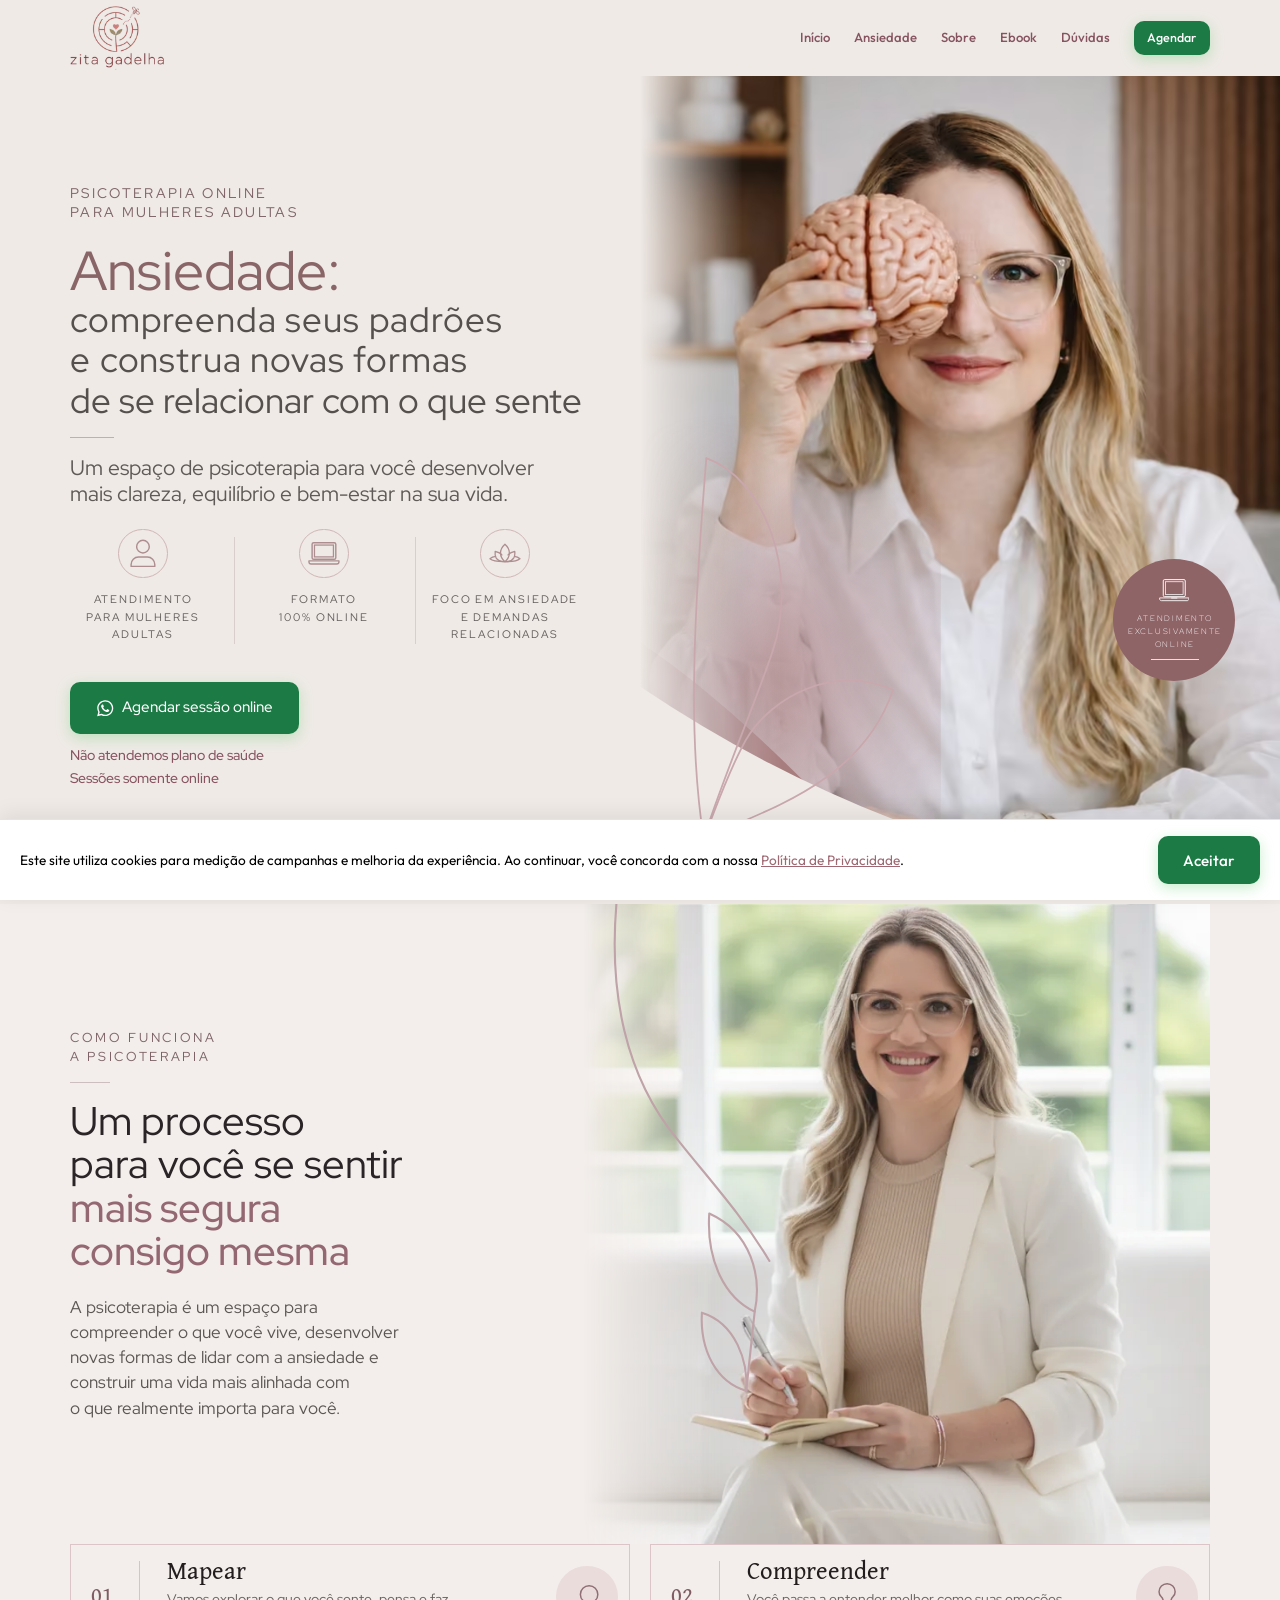
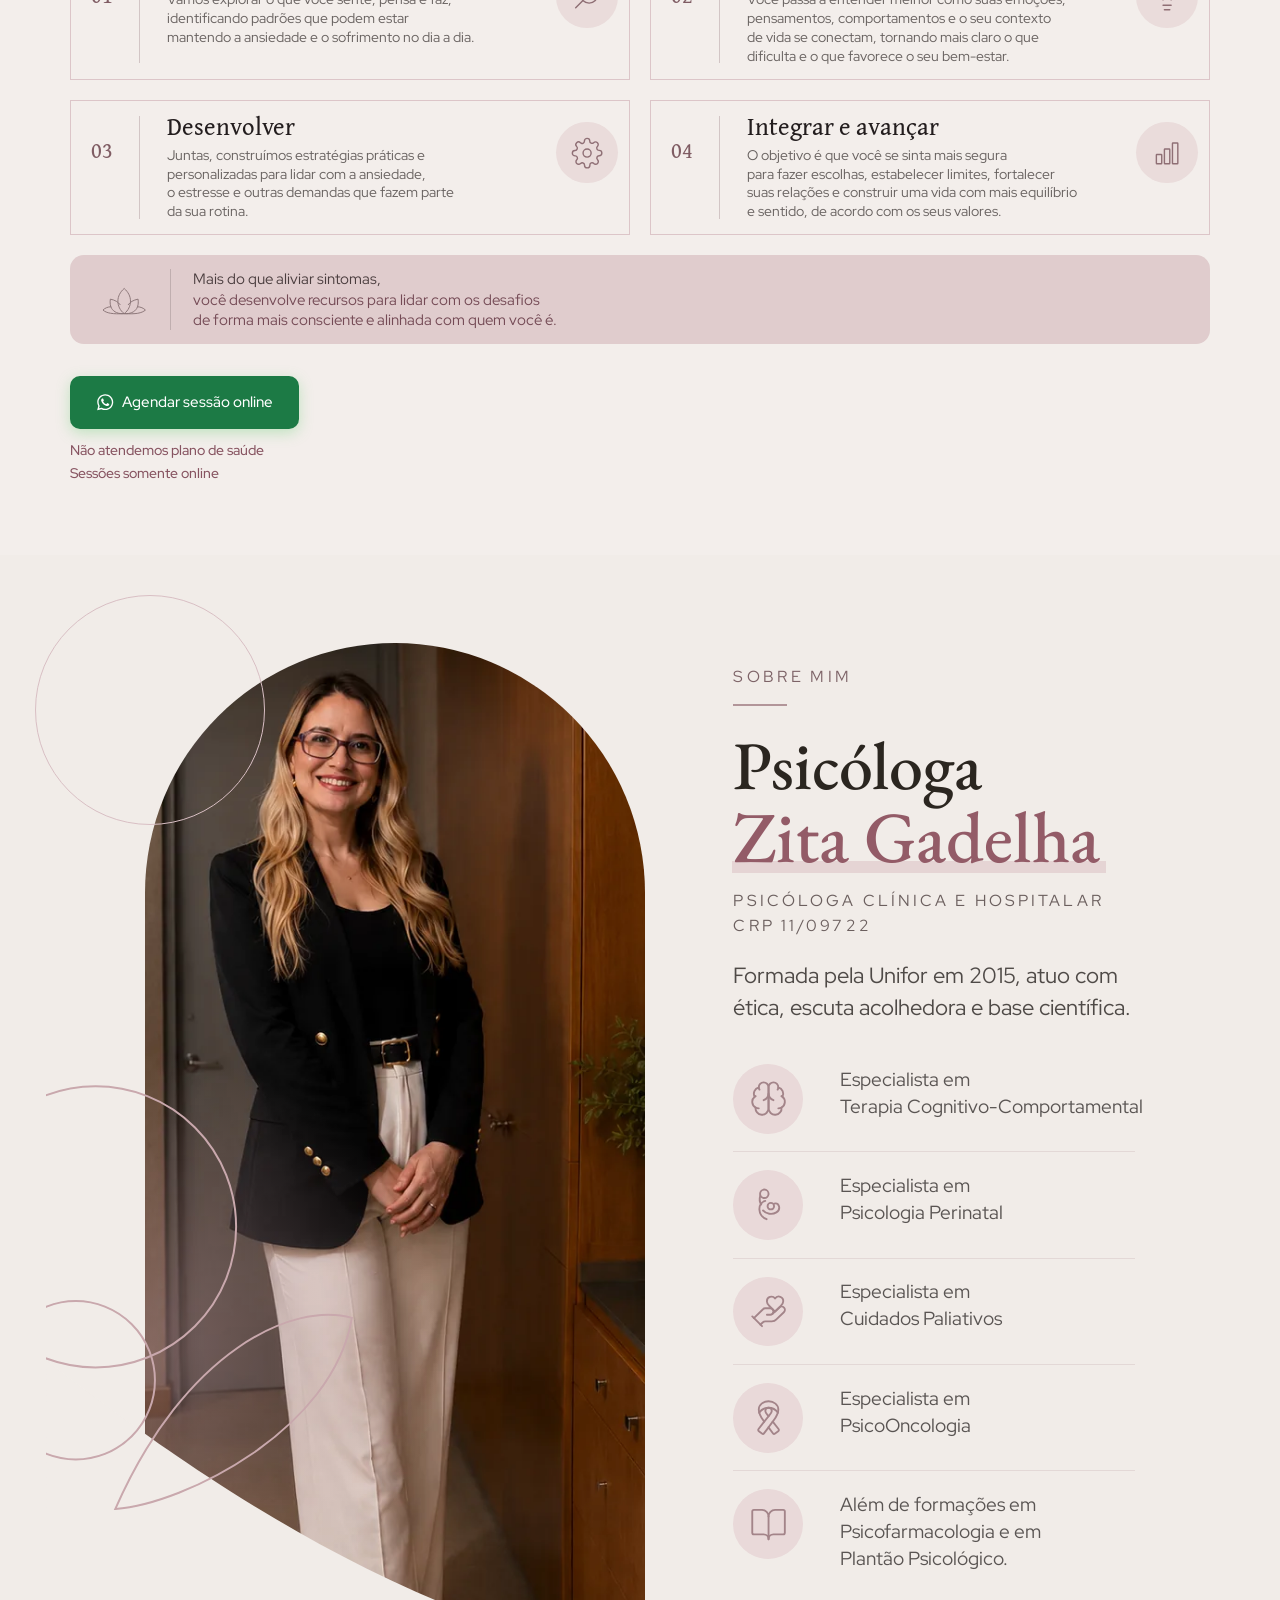
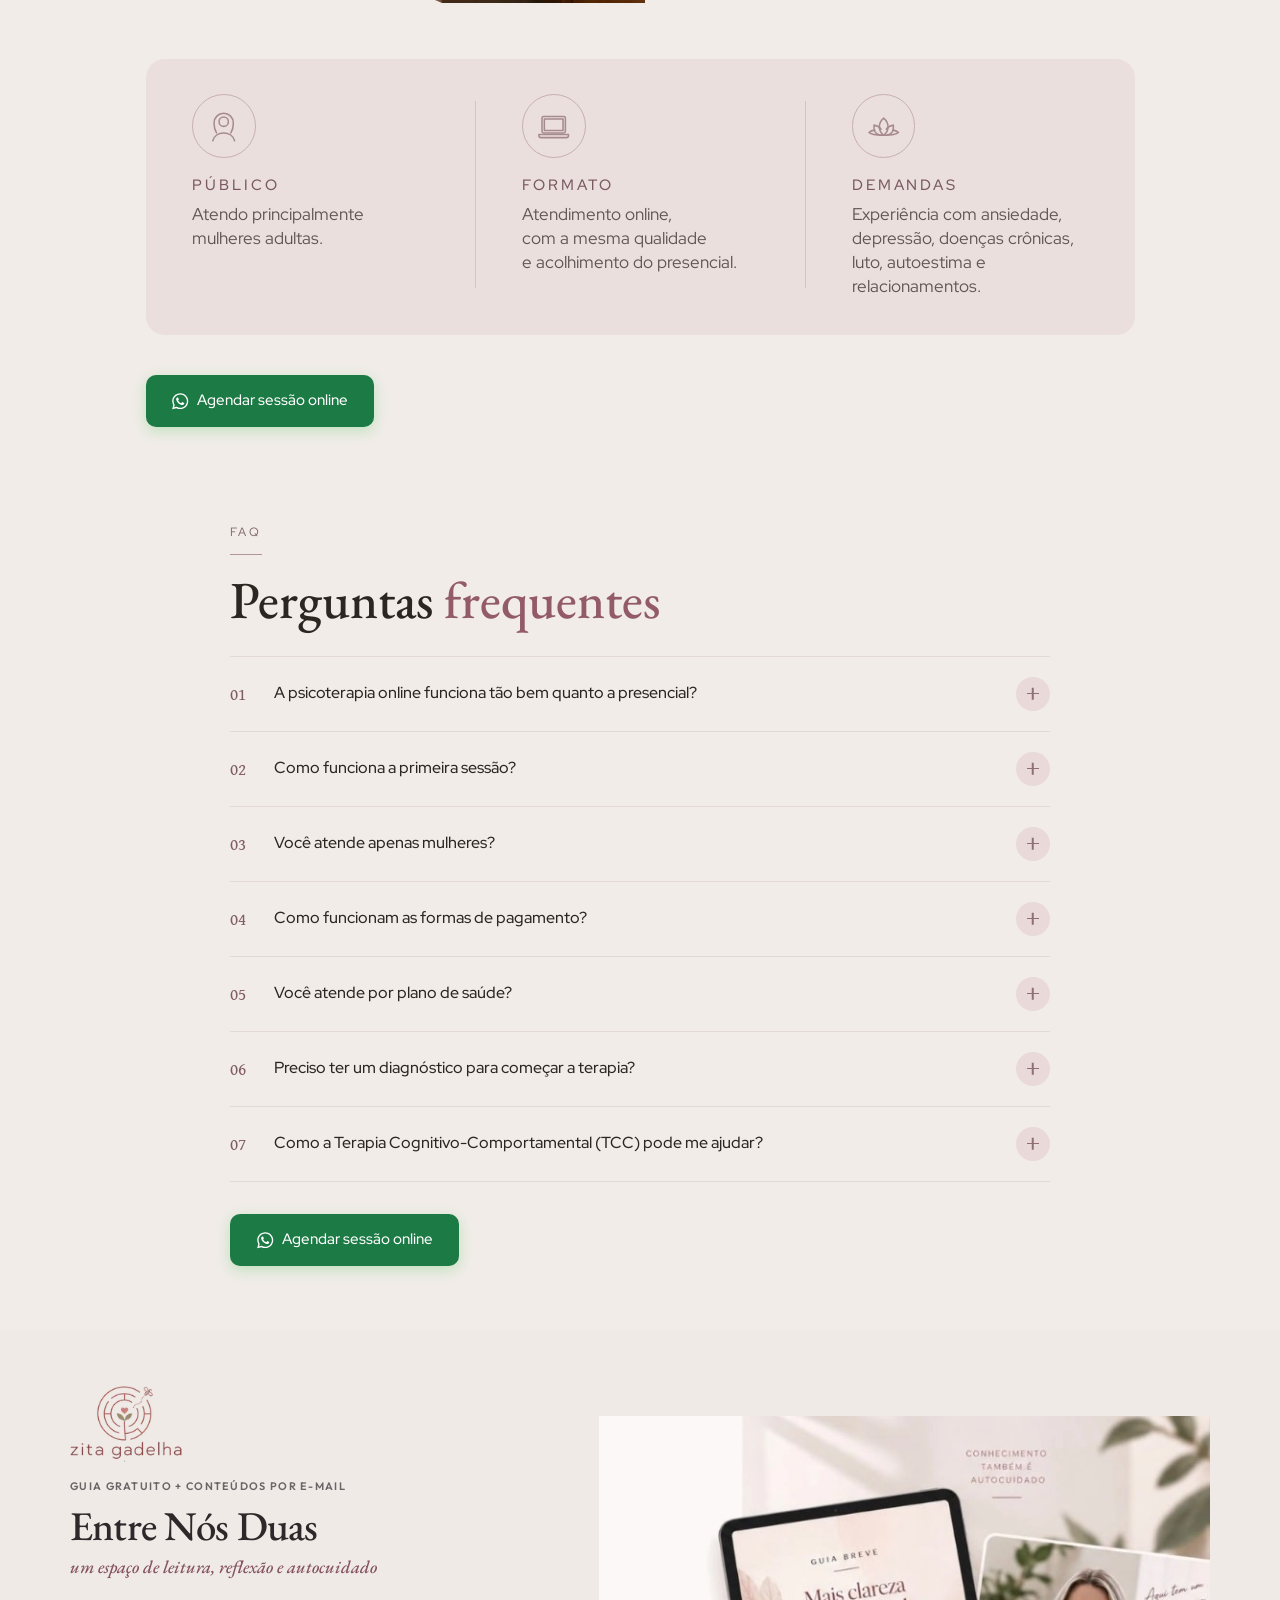
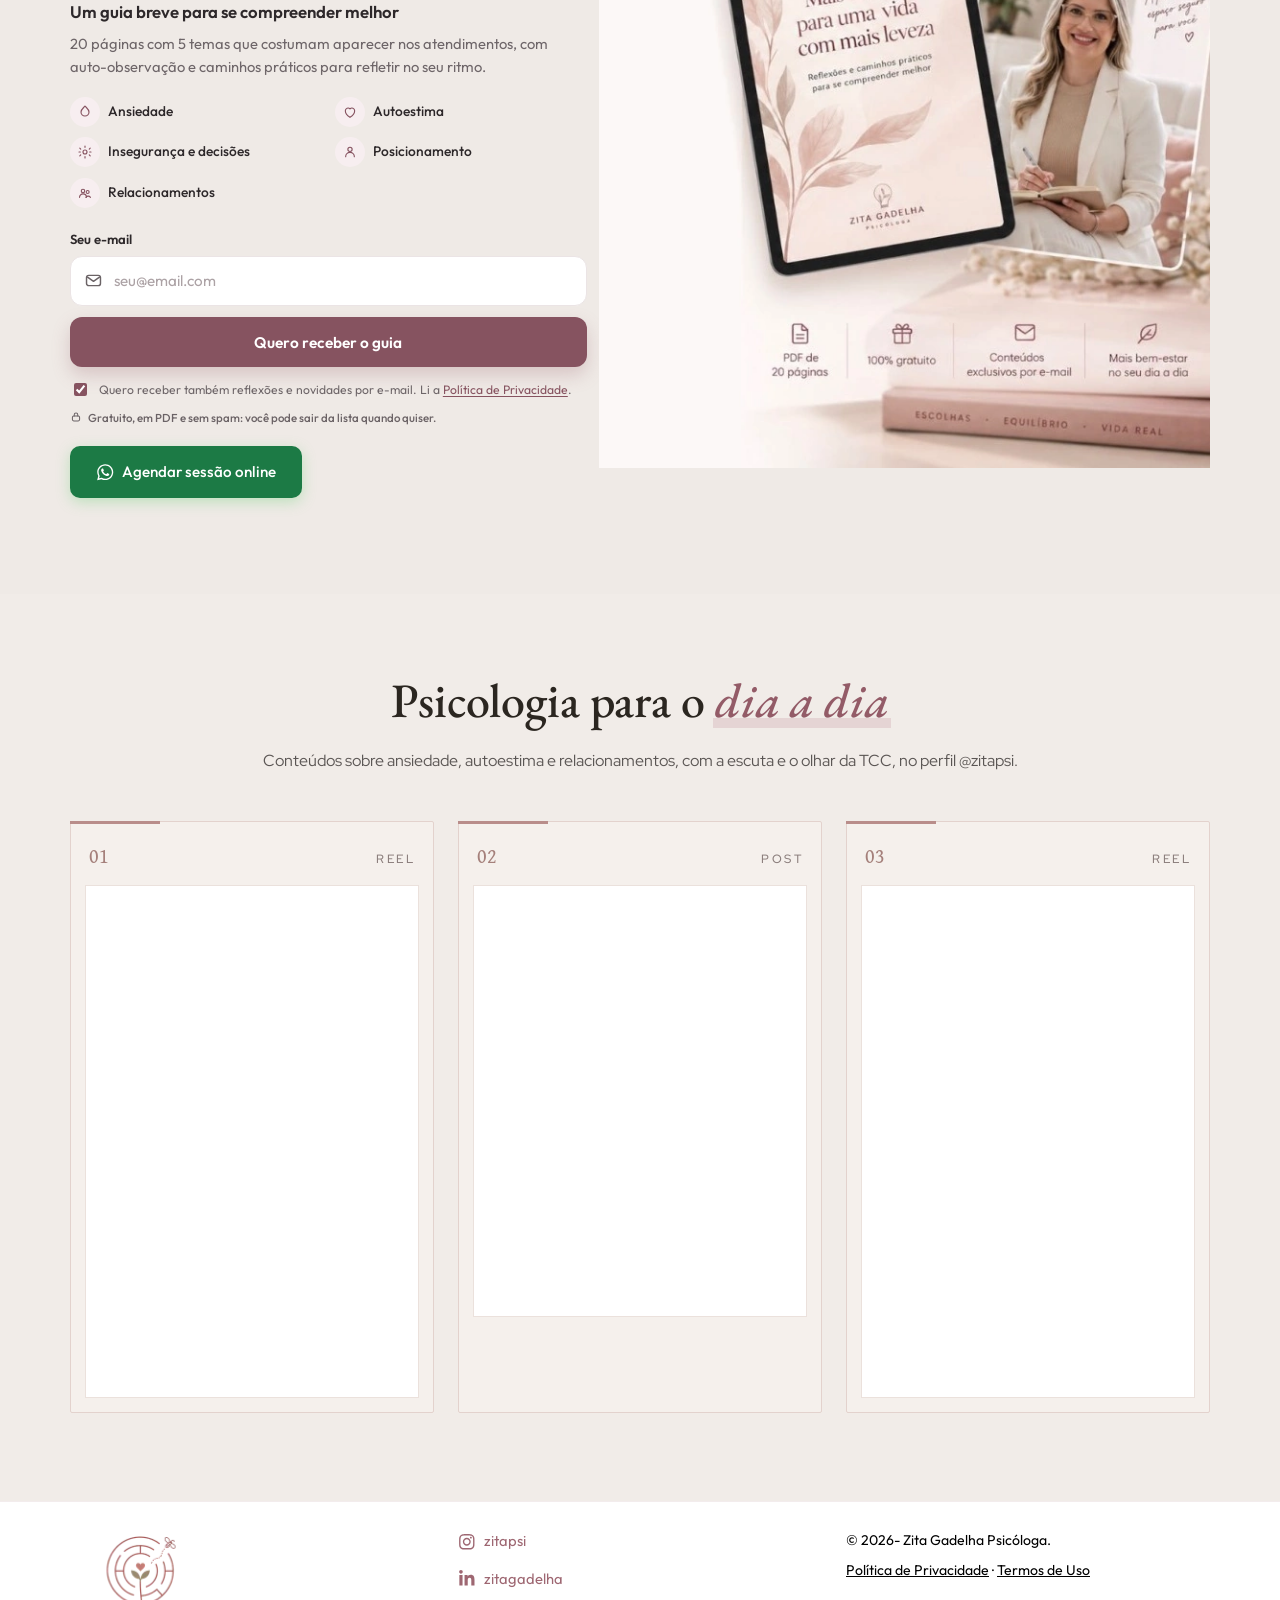
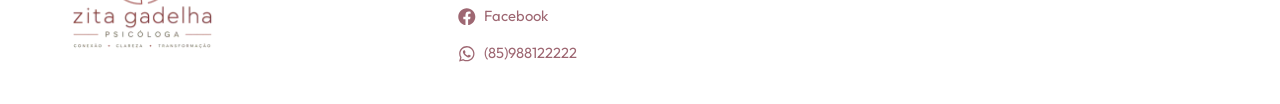
==== commit b4650de6: "Add files via upload" ====
--- a/index.html
+++ b/index.html
@@ -16,22 +16,119 @@
       wait_for_update: 500
     });
   </script>
-  <!-- Google Tag Manager -->
-  <script>(function(w,d,s,l,i){w[l]=w[l]||[];w[l].push({'gtm.start':
-  new Date().getTime(),event:'gtm.js'});var f=d.getElementsByTagName(s)[0],
-  j=d.createElement(s),dl=l!='dataLayer'?'&l='+l:'';j.async=true;j.src=
-  'https://www.googletagmanager.com/gtm.js?id='+i+dl;f.parentNode.insertBefore(j,f);
-  })(window,document,'script','dataLayer','GTM-KSJ28MPD');</script>
+  <!-- Google Tag Manager: carregado na primeira interação (ou 4 s após o load) para não atrasar a renderização -->
+  <script>
+    (function (w, d, id) {
+      var loaded = false;
+      function loadGtm() {
+        if (loaded) return;
+        loaded = true;
+        w.dataLayer.push({ 'gtm.start': new Date().getTime(), event: 'gtm.js' });
+        var js = d.createElement('script');
+        js.async = true;
+        js.src = 'https://www.googletagmanager.com/gtm.js?id=' + id;
+        d.head.appendChild(js);
+      }
+      ['pointerdown', 'keydown', 'touchstart', 'scroll'].forEach(function (e) {
+        w.addEventListener(e, loadGtm, { once: true, passive: true });
+      });
+      w.addEventListener('load', function () { setTimeout(loadGtm, 4000); });
+    })(window, document, 'GTM-KSJ28MPD');
+  </script>
   <!-- End Google Tag Manager -->
-  <link rel="preload" href="IMG/hero-ansiedade-mobile.webp" as="image" type="image/webp" media="(max-width: 959px)" fetchpriority="high">
-  <link rel="preload" href="IMG/hero-zita-desktop.webp" as="image" type="image/webp" media="(min-width: 960px)" fetchpriority="high">
-  <link rel="preload" href="fonts/montserrat-latin-2.woff2" as="font" type="font/woff2" crossorigin>
-  <link rel="preconnect" href="https://fonts.googleapis.com">
-  <link rel="preconnect" href="https://fonts.gstatic.com" crossorigin>
-  <link href="https://fonts.googleapis.com/css2?family=Cormorant+Garamond:ital,wght@0,600;0,700;1,500;1,600&family=Great+Vibes&family=Outfit:wght@400;500;600&family=Red+Hat+Display:wght@300;400;500&family=Gentium+Book+Plus&family=EB+Garamond:ital,wght@0,500;1,500&display=swap" rel="stylesheet">
-  <link rel="stylesheet" href="css/critical.css?v=9">
-  <link rel="preload" href="css/style.css?v=38" as="style" onload="this.onload=null;this.rel='stylesheet'">
-  <noscript><link rel="stylesheet" href="css/style.css?v=38"></noscript>
+  <link rel="preload" as="image" type="image/avif" href="IMG/hero-ansiedade-mobile-760.avif" imagesrcset="IMG/hero-ansiedade-mobile-760.avif 760w, IMG/hero-ansiedade-mobile.avif 822w" imagesizes="100vw" media="(max-width: 959px)" fetchpriority="high">
+  <link rel="preload" as="image" type="image/avif" href="IMG/hero-zita-desktop-768.avif" imagesrcset="IMG/hero-zita-desktop-768.avif 768w, IMG/hero-zita-desktop.avif 1024w" imagesizes="50vw" media="(min-width: 960px)" fetchpriority="high">
+  <link rel="preload" href="fonts/red-hat-display-latin-normal-300-500.woff2" as="font" type="font/woff2" crossorigin>
+  <style>
+@font-face{font-family:"Red Hat Display";font-style:normal;font-weight:300 500;font-display:swap;src:url(fonts/red-hat-display-latin-normal-300-500.woff2) format("woff2");unicode-range:U+0000-00FF, U+0131, U+0152-0153, U+02BB-02BC, U+02C6, U+02DA, U+02DC, U+0304, U+0308, U+0329, U+2000-206F, U+20AC, U+2122, U+2191, U+2193, U+2212, U+2215, U+FEFF, U+FFFD}
+@font-face{font-family:"Outfit";font-style:normal;font-weight:400 600;font-display:swap;src:url(fonts/outfit-latin-normal-400-600.woff2) format("woff2");unicode-range:U+0000-00FF, U+0131, U+0152-0153, U+02BB-02BC, U+02C6, U+02DA, U+02DC, U+0304, U+0308, U+0329, U+2000-206F, U+20AC, U+2122, U+2191, U+2193, U+2212, U+2215, U+FEFF, U+FFFD}
+@font-face{font-family:"EB Garamond";font-style:italic;font-weight:500;font-display:swap;src:url(fonts/eb-garamond-latin-italic-500.woff2) format("woff2");unicode-range:U+0000-00FF, U+0131, U+0152-0153, U+02BB-02BC, U+02C6, U+02DA, U+02DC, U+0304, U+0308, U+0329, U+2000-206F, U+20AC, U+2122, U+2191, U+2193, U+2212, U+2215, U+FEFF, U+FFFD}
+@font-face{font-family:"EB Garamond";font-style:normal;font-weight:500;font-display:swap;src:url(fonts/eb-garamond-latin-normal-500.woff2) format("woff2");unicode-range:U+0000-00FF, U+0131, U+0152-0153, U+02BB-02BC, U+02C6, U+02DA, U+02DC, U+0304, U+0308, U+0329, U+2000-206F, U+20AC, U+2122, U+2191, U+2193, U+2212, U+2215, U+FEFF, U+FFFD}
+@font-face{font-family:"Gentium Book Plus";font-style:normal;font-weight:400;font-display:swap;src:url(fonts/gentium-book-plus-latin-normal-400.woff2) format("woff2");unicode-range:U+0000-00FF, U+0131, U+0152-0153, U+02BB-02BC, U+02C6, U+02DA, U+02DC, U+0304, U+0308, U+0329, U+2000-206F, U+20AC, U+2122, U+2191, U+2193, U+2212, U+2215, U+FEFF, U+FFFD}
+:root{--mauve:#9c636f;--green:#1c7a45;--green-hover:#166238;--text:#000;--white:#fff;--cream:#fdfcfb;--container:1140px;--header-h:72px;--zita-photo-size:270px;--radius-lg:24px;--shadow:0 8px 32px rgba(156,99,111,.1)}
+*,*::before,*::after{box-sizing:border-box}
+body{margin:0;font-family:"Outfit",system-ui,sans-serif;color:#3a2e32;background:#efeae6;line-height:1.55}
+img{max-width:100%;height:auto;display:block}
+a{color:inherit;text-decoration:none}
+.container{width:min(100% - 2rem,var(--container));margin-inline:auto}
+.site-header{background:var(--white);border-bottom:1px solid rgba(156,99,111,.12);min-height:var(--header-h)}
+.site-header__inner{display:flex;align-items:center;justify-content:space-between;gap:1rem;padding:.35rem 0}
+.site-header__logo{width:auto;height:clamp(52px,7vw,64px);flex-shrink:0;display:block}
+.site-nav{display:flex;align-items:center;gap:clamp(.5rem,2vw,1.5rem)}
+.site-nav a:not(.btn){font-size:.82rem;font-weight:500;color:var(--mauve);white-space:nowrap}
+.site-nav .btn--sm{padding:.4rem .85rem;min-height:34px;font-size:.78rem}
+.btn{display:inline-flex;align-items:center;justify-content:center;gap:.5rem;flex-direction:row-reverse;background:var(--green);color:var(--white);border:none;border-radius:10px;padding:.9rem 1.6rem;font-family:inherit;font-size:.95rem;font-weight:500;cursor:pointer;min-height:48px;box-shadow:0 4px 14px rgba(28,122,69,.28)}
+.btn--whatsapp{background:#25d366;box-shadow:0 4px 14px rgba(37,211,102,.4)}
+.btn svg{width:1.15rem;height:1.15rem;fill:currentColor}
+.hero{position:relative;min-height:clamp(420px,68vh,560px);display:flex;align-items:center;justify-content:center;padding:clamp(2rem,4vw,3rem) 0;background:var(--cream);overflow:hidden}
+body:not(.lp-ads) .hero::after{content:"";position:absolute;inset:0;background:url("../IMG/hero-flores.webp") center/cover no-repeat;opacity:.42;z-index:0}
+body:not(.lp-ads) .hero::before{content:"";position:absolute;inset:0;z-index:1;background:linear-gradient(180deg,rgba(255,255,255,.76),rgba(255,255,255,.66))}
+.hero__inner{position:relative;z-index:2;display:grid;grid-template-columns:1fr minmax(160px,var(--zita-photo-size));gap:clamp(1rem,3vw,2rem);align-items:center}
+.hero__content{width:100%;max-width:640px;text-align:left}
+.hero__media{display:flex;flex-direction:column;justify-content:center;align-items:center;gap:.5rem}
+.hero__photo-frame{position:relative;width:100%;max-width:var(--zita-photo-size);border-radius:var(--radius-lg);overflow:hidden;box-shadow:var(--shadow)}
+.hero__photo{display:block;width:100%;height:auto;aspect-ratio:2/3;object-fit:cover;object-position:center top}
+.hero__title{font-size:clamp(1.6rem,4.5vw,2.25rem);font-weight:600;margin:0 0 .35rem;line-height:1.2;color:var(--mauve)}
+.hero__lead{font-size:clamp(1rem,2.2vw,1.15rem);font-weight:600;margin:0 0 .85rem;line-height:1.35;color:var(--mauve)}
+.hero__subtitle{font-size:clamp(.95rem,2vw,1.05rem);font-weight:400;margin:0 0 .85rem;line-height:1.6;color:var(--text)}
+.hero__trust{list-style:none;margin:0 0 1rem;padding:0;display:flex;flex-wrap:wrap;gap:.4rem}
+.hero__trust li{font-size:.78rem;font-weight:500;color:var(--mauve);background:rgba(156,99,111,.1);padding:.35rem .65rem;border-radius:999px}
+.hero__tagline{margin:0 0 1.5rem;font-size:clamp(1rem,2.2vw,1.15rem);font-weight:600;line-height:1.35;color:var(--mauve)}
+.hero__proof{display:flex;flex-wrap:wrap;align-items:center;gap:.35rem .5rem;margin:0 0 1rem;font-size:.9rem;font-weight:500;color:var(--text)}
+.hero__proof-stars{color:#f5a623;letter-spacing:.05em}
+.hero__identity{margin:0;font-size:.95rem;font-weight:500;color:var(--text);text-align:center}
+.hero__note{margin:0;font-size:.85rem;font-weight:500;line-height:1.4;color:var(--mauve)}
+.hero__notes{margin:.75rem 0 0;display:grid;gap:.25rem}
+.lp-ads .site-header{position:sticky;top:0;z-index:150;background:rgba(255,255,255,.92);backdrop-filter:blur(8px);-webkit-backdrop-filter:blur(8px);box-shadow:0 2px 12px rgba(0,0,0,.06);border-bottom:1px solid rgba(156,99,111,.12)}
+.lp-ads .site-header__inner{align-items:center;gap:.5rem .65rem;padding:.5rem 0;flex-wrap:nowrap}
+.lp-ads .site-header__logo-link{flex-shrink:0;line-height:0}
+.lp-ads .site-header__logo{width:auto;height:clamp(48px,12vw,60px)}
+.lp-ads .site-header__tagline{margin:0;flex:1;min-width:0;font-size:clamp(.62rem,2.4vw,.82rem);line-height:1.25;font-weight:500;color:var(--mauve);text-align:center}
+.lp-ads .site-nav__toggle{display:none;flex-direction:column;justify-content:center;gap:5px;width:44px;height:44px;padding:0;border:none;border-radius:8px;background:transparent;cursor:pointer;flex-shrink:0}
+.lp-ads .site-nav__toggle-bar{display:block;width:22px;height:2px;background:var(--mauve);border-radius:2px;margin-inline:auto;transition:transform .2s,opacity .2s}
+.lp-ads .site-nav__list{list-style:none;margin:0;padding:0;display:flex;align-items:center;gap:clamp(.5rem,2vw,1.25rem)}
+.lp-ads .site-nav__list a{font-size:.82rem;font-weight:500;color:var(--mauve);white-space:nowrap}
+@media(max-width:900px){body:not(.lp-ads) .site-nav a:not(.btn):not(.site-nav__cta){display:none}}
+@media(max-width:899px){.lp-ads .site-header__inner{justify-content:space-between;position:relative}.lp-ads .site-header__tagline{position:absolute;left:50%;transform:translateX(-50%);flex:none;width:max-content;max-width:calc(100% - 8.5rem);pointer-events:none;text-align:center}.lp-ads .site-header__logo-link,.lp-ads .site-nav__toggle{position:relative;z-index:1}.lp-ads .site-nav__toggle{display:flex;flex-shrink:0}.lp-ads .site-nav{position:absolute;top:100%;left:0;right:0;flex-direction:column;align-items:stretch;gap:0;background:rgba(255,255,255,.98);backdrop-filter:blur(10px);border-bottom:1px solid rgba(156,99,111,.12);box-shadow:0 8px 24px rgba(0,0,0,.08);max-height:0;overflow:hidden;opacity:0;pointer-events:none;transition:max-height .3s ease,opacity .25s ease}.lp-ads .site-nav.is-open{max-height:320px;opacity:1;pointer-events:auto;padding:.75rem 1rem 1rem}.lp-ads .site-nav__list{flex-direction:column;align-items:stretch;gap:0;width:100%}.lp-ads .site-nav__list li{border-bottom:1px solid rgba(156,99,111,.1)}.lp-ads .site-nav__list a{display:block;padding:.75rem 0;white-space:normal}.lp-ads .site-nav__cta{width:100%;margin-top:.75rem;justify-content:center}}
+.intro{--u:calc(100vw / 411);--bu:var(--u);overflow:hidden;background:#efeae6;color:#55504d;font-family:"Red Hat Display",system-ui,sans-serif}
+.intro__inner{width:calc(411 * var(--u));margin-inline:auto}
+.intro__visual{position:relative}
+.intro__photo{width:100%;height:auto}
+.intro__deco{display:none}
+.intro__kicker,.intro__title,.intro__lead,.intro__points{white-space:nowrap}
+.intro__badge{position:absolute;left:calc(299 * var(--bu));top:calc(301.5 * var(--bu));width:calc(106 * var(--bu));height:calc(106 * var(--bu));margin:0;border-radius:50%;background:#8f6467;color:#fff;display:flex;flex-direction:column;align-items:center;padding-top:calc(18 * var(--bu));font-size:calc(6.9 * var(--bu));font-weight:300;letter-spacing:.22em;line-height:calc(11 * var(--bu));text-align:center;text-transform:uppercase}
+.intro__badge svg{width:calc(26.5 * var(--bu));height:calc(19.6 * var(--bu));margin-bottom:calc(9 * var(--bu))}
+.intro__badge span{padding-left:.22em}
+.intro__badge span::after{content:"";display:block;width:calc(42.5 * var(--bu));height:1px;margin:calc(8 * var(--bu)) auto 0;background:currentColor;opacity:.8}
+.intro__copy{position:relative;margin-top:calc(-21.5 * var(--u));padding:0 calc(20 * var(--u)) calc(48 * var(--u)) calc(38.5 * var(--u))}
+.intro__kicker{margin:0;color:#7d6367;font-size:calc(9.4 * var(--u));font-weight:400;letter-spacing:.17em;line-height:calc(12.5 * var(--u));text-transform:uppercase}
+.intro__title{margin:calc(14.5 * var(--u)) 0 0;font-size:calc(24.2 * var(--u));font-weight:400;line-height:calc(27.75 * var(--u));letter-spacing:.024em;color:#55504d}
+.intro__title-key{display:block;font-size:calc(38 * var(--u));line-height:calc(39.8 * var(--u));letter-spacing:0;color:#8a6567}
+.intro__title-fit{letter-spacing:0}
+.intro__rule{display:block;width:calc(30 * var(--u));height:1px;margin:calc(10.5 * var(--u)) 0 calc(12 * var(--u));background:#c2aeab}
+.intro__lead{margin:0;font-size:calc(14.2 * var(--u));line-height:calc(17.5 * var(--u));color:#5f5a57}
+.intro__points{list-style:none;display:grid;grid-template-columns:repeat(3,1fr);margin:calc(15.5 * var(--u)) calc(-8 * var(--u)) 0 calc(-25 * var(--u));padding:0}
+.intro__points li{position:relative;display:flex;flex-direction:column;align-items:center;text-align:center;color:#625c5a;font-size:calc(7.7 * var(--u));font-weight:400;letter-spacing:.17em;line-height:calc(12 * var(--u));text-transform:uppercase}
+.intro__points li+li::before{content:"";position:absolute;left:0;top:calc(5.5 * var(--u));bottom:0;width:1px;background:#d8cecc}
+.intro__icon{width:calc(34 * var(--u));height:calc(34 * var(--u));margin-bottom:calc(9 * var(--u));border:1px solid #cfb6b6;border-radius:50%;display:flex;align-items:center;justify-content:center;color:#ad8d90}
+.intro__icon svg{width:calc(26 * var(--u));height:calc(26 * var(--u))}
+.intro .btn{margin-top:calc(44 * var(--u))}
+@media(min-width:960px){
+.intro{--u:calc((min(100vw - 2rem, 1140px) / 2 - 3.5rem) / 352.5);--bu:clamp(1.1px, .09vw, 1.35px)}
+.intro__inner{position:relative;width:min(100% - 2rem, 1140px);min-height:clamp(620px, calc(100svh - var(--header-h)), 900px);display:flex;align-items:center}
+.intro__visual{position:absolute;top:0;bottom:0;left:50%;width:50vw}
+.intro__photo{position:absolute;inset:0;width:100%;height:100%;object-fit:cover;object-position:50% 28%;-webkit-mask-image:linear-gradient(90deg,transparent,#000 16%);mask-image:linear-gradient(90deg,transparent,#000 16%)}
+.intro__deco{display:block;position:absolute;inset:0;width:100%;height:100%}
+.intro__badge{left:auto;top:auto;right:7%;bottom:27%}
+.intro__copy{width:50%;margin:0;padding:3rem 3.5rem 3.5rem 0}
+.intro__points{margin-left:calc(-12 * var(--u))}
+.intro .btn{margin-top:calc(26 * var(--u))}
+}
+@media(max-width:767px){body:not(.lp-ads) .site-header{display:none}}
+@media(max-width:767px){body:not(.lp-ads) .site-header__logo{height:42px}.hero{min-height:auto;padding:1.75rem 0 2rem}.hero__inner{grid-template-columns:1fr;gap:1.25rem}.hero__content{max-width:none;text-align:center}.hero__trust{justify-content:center}.hero__proof{justify-content:center}.hero__media{max-width:calc(var(--zita-photo-size)*.85);margin-inline:auto}}
+  </style>
+  <link rel="stylesheet" href="css/style.css?v=41" media="print" onload="this.media='all'">
+  <noscript><link rel="stylesheet" href="css/style.css?v=41"></noscript>
   <link rel="icon" href="IMG/favicon-64.webp" type="image/webp">
   <link rel="apple-touch-icon" href="IMG/apple-touch-icon.png">
 </head>
@@ -45,7 +142,7 @@
   <header class="site-header">
     <div class="container site-header__inner">
       <a href="#inicio">
-        <img class="site-header__logo" src="IMG/logo-header.webp?v=1" alt="Zita Gadelha Psicóloga" width="120" height="80">
+        <img class="site-header__logo" src="IMG/logo-header-150.webp" srcset="IMG/logo-header-150.webp 150w, IMG/logo-header-300.webp 300w" sizes="96px" alt="Zita Gadelha Psicóloga" width="120" height="80" loading="lazy">
       </a>
       <nav class="site-nav" aria-label="Navegação principal">
         <a href="#inicio">Início</a>
@@ -63,8 +160,10 @@
     <div class="intro__inner">
       <div class="intro__visual">
         <picture>
-          <source media="(min-width: 960px)" srcset="IMG/hero-zita-desktop.webp" width="1024" height="1536">
-          <img class="intro__photo" src="IMG/hero-ansiedade-mobile.webp" alt="Zita Gadelha, psicóloga clínica, segurando um modelo de cérebro" width="822" height="936" fetchpriority="high" decoding="async">
+          <source media="(min-width: 960px)" type="image/avif" srcset="IMG/hero-zita-desktop-768.avif 768w, IMG/hero-zita-desktop.avif 1024w" sizes="50vw" width="1024" height="1536">
+          <source media="(min-width: 960px)" srcset="IMG/hero-zita-desktop-768.webp 768w, IMG/hero-zita-desktop.webp 1024w" sizes="50vw" width="1024" height="1536">
+          <source type="image/avif" srcset="IMG/hero-ansiedade-mobile-760.avif 760w, IMG/hero-ansiedade-mobile.avif 822w" sizes="100vw">
+          <img class="intro__photo" src="IMG/hero-ansiedade-mobile-760.webp" srcset="IMG/hero-ansiedade-mobile-760.webp 760w, IMG/hero-ansiedade-mobile.webp 822w" sizes="100vw" alt="Zita Gadelha, psicóloga clínica, segurando um modelo de cérebro" width="822" height="936" fetchpriority="high" decoding="async">
         </picture>
         <!-- Curva e folha do desktop (no mobile já vêm na foto) -->
         <svg class="intro__deco" viewBox="0 0 822 936" preserveAspectRatio="xMinYMax slice" aria-hidden="true">
@@ -132,7 +231,7 @@
     <div class="how__wrap">
       <div class="how__head">
         <div class="how__photo">
-          <img src="IMG/hero-zita.webp" alt="Zita Gadelha, psicóloga, sentada com caderno e caneta" width="720" height="900" loading="lazy" decoding="async">
+          <img src="IMG/hero-zita.webp" srcset="IMG/hero-zita-540.webp 540w, IMG/hero-zita.webp 720w" sizes="(min-width: 960px) 630px, 74vw" alt="Zita Gadelha, psicóloga, sentada com caderno e caneta" width="720" height="900" loading="lazy" decoding="async">
         </div>
         <svg class="how__deco" viewBox="0 7 828 606" aria-hidden="true">
           <g fill="none" stroke="#bfa3a8" stroke-width="2" stroke-linecap="round" stroke-linejoin="round">
@@ -205,7 +304,7 @@
         <div class="bio__media">
           <picture>
             <source media="(min-width: 960px)" srcset="IMG/sobre-zita-desktop.webp" width="540" height="1298">
-            <img class="bio__photo" src="IMG/sobre-zita-mobile.webp" alt="Zita Gadelha, psicóloga clínica e hospitalar, em pé no consultório" width="530" height="1245" loading="lazy" decoding="async">
+            <img class="bio__photo" src="IMG/sobre-zita-mobile.webp" srcset="IMG/sobre-zita-mobile-360.webp 360w, IMG/sobre-zita-mobile.webp 530w" sizes="49vw" alt="Zita Gadelha, psicóloga clínica e hospitalar, em pé no consultório" width="530" height="1245" loading="lazy" decoding="async">
           </picture>
           <!-- Desktop: faixa curva, tom rosado e pétala do canto inferior esquerdo (no mobile já vêm na foto) -->
           <svg class="bio__deco" viewBox="-100 640 605 595" aria-hidden="true">
@@ -344,7 +443,7 @@
 
     <div class="lead-shell">
       <div class="lead-copy">
-        <img class="lead-logo" src="IMG/logo-header.webp?v=1" alt="Zita Gadelha Psicóloga" width="140" height="94" loading="lazy">
+        <img class="lead-logo" src="IMG/logo-header-300.webp" srcset="IMG/logo-header-150.webp 150w, IMG/logo-header-300.webp 300w" sizes="140px" alt="Zita Gadelha Psicóloga" width="140" height="94" loading="lazy">
 
         <p class="lead-eyebrow">Guia gratuito + conteúdos por e-mail</p>
         <h2 class="lead-brand" id="lead-brand">Entre Nós Duas</h2>
@@ -422,9 +521,9 @@
       <div class="lead-visual">
         <img
           class="lead-visual__img"
-          src="IMG/lead-visual-panel.png"
+          src="IMG/lead-visual-panel.webp"
           alt="Tablet com o guia, foto de Zita Gadelha, livros e benefícios do material"
-          width="490"
+          width="637"
           height="680"
           loading="lazy"
         >
@@ -463,7 +562,7 @@
 
   <footer class="site-footer">
     <div class="container site-footer__grid">
-      <img class="site-footer__logo" src="IMG/logo.webp?v=1" alt="Zita Gadelha Psicóloga" width="140" height="116" loading="lazy">
+      <img class="site-footer__logo" src="IMG/logo-footer-300.webp" alt="Zita Gadelha Psicóloga" width="140" height="116" loading="lazy">
       <ul class="site-footer__links">
         <li>
           <a href="https://www.instagram.com/zitapsi/" target="_blank" rel="noopener noreferrer">
@@ -509,9 +608,8 @@
     <svg viewBox="0 0 448 512" aria-hidden="true"><path d="M380.9 97.1C339 55.1 283.2 32 223.9 32c-122.4 0-222 99.6-222 222 0 39.1 10.2 77.3 29.6 111L0 480l117.7-30.9c32.4 17.7 68.9 27 106.1 27h.1c122.3 0 224.1-99.6 224.1-222 0-59.3-25.2-115-67.1-157zm-157 341.6c-33.2 0-65.7-8.9-94-25.7l-6.7-4-69.8 18.3L72 359.2l-4.4-7c-18.5-29.4-28.2-63.3-28.2-98.2 0-101.7 82.8-184.5 184.6-184.5 49.3 0 95.6 19.2 130.4 54.1 34.8 34.9 56.2 81.2 56.1 130.5 0 101.8-84.9 184.6-186.6 184.6zm101.2-138.2c-5.5-2.8-32.8-16.2-37.9-18-5.1-1.9-8.8-2.8-12.5 2.8-3.7 5.6-14.3 18-17.6 21.8-3.2 3.7-6.5 4.2-12 1.4-32.6-16.3-54-29.1-75.5-66-5.7-9.8 5.7-9.1 16.3-30.3 1.8-3.7.9-6.9-.5-9.7-1.4-2.8-12.5-30.1-17.1-41.2-4.5-10.8-9.1-9.3-12.5-9.5-3.2-.2-6.9-.2-10.6-.2-3.7 0-9.7 1.4-14.8 6.9-5.1 5.6-19.4 19-19.4 46.3 0 27.3 19.9 53.7 22.6 57.4 2.8 3.7 39.1 59.7 94.8 83.8 35.2 15.2 49 16.5 66.6 13.9 10.7-1.6 32.8-13.4 37.4-26.4 4.6-13 4.6-24.1 3.2-26.4-1.3-2.5-5-3.9-10.5-6.6z"/></svg>
   </a>
 
-  <script src="https://cdn.jsdelivr.net/npm/@supabase/supabase-js@2"></script>
-  <script src="js/supabase-config.js?v=2"></script>
-  <script src="js/newsletter.js?v=9" defer></script>
+  <script src="js/supabase-config.js?v=2" defer></script>
+  <script src="js/newsletter.js?v=10" defer></script>
     <script src="js/wa-track.js?v=1" defer></script>
   <script src="js/main.js?v=9" defer></script>
   <script src="js/consent.js" defer></script>
--- a/css/style.css
+++ b/css/style.css
@@ -56,8 +56,8 @@
   --mauve: #9e6772;
   --mauve-dark: #8a5561;
   --mauve-light: #f5ecee;
-  --green: #56b168;
-  --green-hover: #4aa35c;
+  --green: #1c7a45;
+  --green-hover: #166238;
   --text: #000000;
   --white: #ffffff;
   --cream: #fdfcfb;
@@ -289,7 +289,7 @@
 .site-nav a:not(.btn) {
   font-size: 0.82rem;
   font-weight: 500;
-  color: var(--mauve);
+  color: #865360;
   white-space: nowrap;
   transition: opacity 0.2s;
 }
@@ -396,7 +396,7 @@
   font-size: 0.85rem;
   font-weight: 500;
   line-height: 1.4;
-  color: var(--mauve);
+  color: #865360;
 }
 
 .intro__copy,
@@ -477,7 +477,7 @@
 
 .how__kicker {
   margin: 0;
-  color: #9a8084;
+  color: #7d6367;
   font-size: calc(7.7 * var(--u));
   letter-spacing: 0.2em;
   line-height: calc(11 * var(--u));
@@ -543,7 +543,7 @@
   font-family: "Gentium Book Plus", Georgia, serif;
   font-size: calc(16 * var(--u));
   line-height: 1;
-  color: #a07a80;
+  color: #7f5c63;
 }
 
 .how__text h3 {
@@ -613,7 +613,7 @@
 }
 
 .how__close p span {
-  color: #98767d;
+  color: #744a55;
 }
 
 .how .btn,
@@ -746,7 +746,7 @@
 
 .bio__kicker {
   margin: 0;
-  color: #9a7f83;
+  color: #7d6367;
   font-size: calc(18.6 * var(--u));
   letter-spacing: 0.21em;
   line-height: calc(24 * var(--u));
@@ -792,7 +792,7 @@
 
 .bio__role {
   margin: calc(16 * var(--u)) 0 0;
-  color: #827473;
+  color: #6b5f5e;
   font-size: calc(18.3 * var(--u));
   letter-spacing: 0.2em;
   line-height: calc(30 * var(--u));
@@ -894,7 +894,7 @@
 .bio__facts strong {
   display: block;
   margin-top: calc(22 * var(--u));
-  color: #a47f86;
+  color: #7a5a61;
   font-size: calc(17.5 * var(--u));
   font-weight: 500;
   letter-spacing: 0.2em;
@@ -904,7 +904,7 @@
 
 .bio__facts p {
   margin: calc(11 * var(--u)) 0 0;
-  color: #746967;
+  color: #5f5553;
   font-size: calc(20 * var(--u));
   line-height: calc(28 * var(--u));
 }
@@ -1030,7 +1030,7 @@
 
 .faq__kicker {
   margin: 0;
-  color: #9a7f83;
+  color: #7d6367;
   font-size: 12px;
   letter-spacing: 0.2em;
   text-transform: uppercase;
@@ -1091,7 +1091,7 @@
   font-family: "Gentium Book Plus", Georgia, serif;
   font-size: 17px;
   font-weight: 400;
-  color: #a07a80;
+  color: #7f5c63;
 }
 
 .faq__q {
@@ -2604,21 +2604,21 @@
 
 /* Lead magnet: Entre Nós Duas + guia */
 .lead-section {
-  --lead-mauve: #9c636f;
+  --lead-mauve: #865360;
   --lead-mauve-dark: #7c4a55;
   --lead-mauve-tint: #f7eef0;
   --lead-ink: #2d282a;
   --lead-body: #6e6669;
-  --lead-muted: #8e8588;
+  --lead-muted: #6b6366;
   --lead-border: #ebe4e5;
   --lead-bg: #efeae6;
   --lead-white: #fff;
-  --lead-serif: "Cormorant Garamond", "Times New Roman", serif;
+  --lead-serif: "EB Garamond", Georgia, serif;
 
   position: relative;
   background: var(--lead-bg);
   padding: 48px 18px 72px;
-  font-family: "Montserrat", -apple-system, BlinkMacSystemFont, "Segoe UI", sans-serif;
+  font-family: "Outfit", system-ui, sans-serif;
   -webkit-font-smoothing: antialiased;
 }
 
@@ -2660,7 +2660,7 @@
   font-family: var(--lead-serif);
   font-size: clamp(1.9rem, 4vw, 2.55rem);
   line-height: 1.1;
-  font-weight: 700;
+  font-weight: 500;
   color: var(--lead-ink);
   letter-spacing: -0.02em;
 }
--- a/css/style.css
+++ b/css/style.css
@@ -56,8 +56,8 @@
   --mauve: #9e6772;
   --mauve-dark: #8a5561;
   --mauve-light: #f5ecee;
-  --green: #56b168;
-  --green-hover: #4aa35c;
+  --green: #1c7a45;
+  --green-hover: #166238;
   --text: #000000;
   --white: #ffffff;
   --cream: #fdfcfb;
@@ -289,7 +289,7 @@
 .site-nav a:not(.btn) {
   font-size: 0.82rem;
   font-weight: 500;
-  color: var(--mauve);
+  color: #865360;
   white-space: nowrap;
   transition: opacity 0.2s;
 }
@@ -396,7 +396,7 @@
   font-size: 0.85rem;
   font-weight: 500;
   line-height: 1.4;
-  color: var(--mauve);
+  color: #865360;
 }
 
 .intro__copy,
@@ -477,7 +477,7 @@
 
 .how__kicker {
   margin: 0;
-  color: #9a8084;
+  color: #7d6367;
   font-size: calc(7.7 * var(--u));
   letter-spacing: 0.2em;
   line-height: calc(11 * var(--u));
@@ -543,7 +543,7 @@
   font-family: "Gentium Book Plus", Georgia, serif;
   font-size: calc(16 * var(--u));
   line-height: 1;
-  color: #a07a80;
+  color: #7f5c63;
 }
 
 .how__text h3 {
@@ -613,7 +613,7 @@
 }
 
 .how__close p span {
-  color: #98767d;
+  color: #744a55;
 }
 
 .how .btn,
@@ -746,7 +746,7 @@
 
 .bio__kicker {
   margin: 0;
-  color: #9a7f83;
+  color: #7d6367;
   font-size: calc(18.6 * var(--u));
   letter-spacing: 0.21em;
   line-height: calc(24 * var(--u));
@@ -792,7 +792,7 @@
 
 .bio__role {
   margin: calc(16 * var(--u)) 0 0;
-  color: #827473;
+  color: #6b5f5e;
   font-size: calc(18.3 * var(--u));
   letter-spacing: 0.2em;
   line-height: calc(30 * var(--u));
@@ -894,7 +894,7 @@
 .bio__facts strong {
   display: block;
   margin-top: calc(22 * var(--u));
-  color: #a47f86;
+  color: #7a5a61;
   font-size: calc(17.5 * var(--u));
   font-weight: 500;
   letter-spacing: 0.2em;
@@ -904,7 +904,7 @@
 
 .bio__facts p {
   margin: calc(11 * var(--u)) 0 0;
-  color: #746967;
+  color: #5f5553;
   font-size: calc(20 * var(--u));
   line-height: calc(28 * var(--u));
 }
@@ -1030,7 +1030,7 @@
 
 .faq__kicker {
   margin: 0;
-  color: #9a7f83;
+  color: #7d6367;
   font-size: 12px;
   letter-spacing: 0.2em;
   text-transform: uppercase;
@@ -1091,7 +1091,7 @@
   font-family: "Gentium Book Plus", Georgia, serif;
   font-size: 17px;
   font-weight: 400;
-  color: #a07a80;
+  color: #7f5c63;
 }
 
 .faq__q {
@@ -2604,21 +2604,21 @@
 
 /* Lead magnet: Entre Nós Duas + guia */
 .lead-section {
-  --lead-mauve: #9c636f;
+  --lead-mauve: #865360;
   --lead-mauve-dark: #7c4a55;
   --lead-mauve-tint: #f7eef0;
   --lead-ink: #2d282a;
   --lead-body: #6e6669;
-  --lead-muted: #8e8588;
+  --lead-muted: #6b6366;
   --lead-border: #ebe4e5;
   --lead-bg: #efeae6;
   --lead-white: #fff;
-  --lead-serif: "Cormorant Garamond", "Times New Roman", serif;
+  --lead-serif: "EB Garamond", Georgia, serif;
 
   position: relative;
   background: var(--lead-bg);
   padding: 48px 18px 72px;
-  font-family: "Montserrat", -apple-system, BlinkMacSystemFont, "Segoe UI", sans-serif;
+  font-family: "Outfit", system-ui, sans-serif;
   -webkit-font-smoothing: antialiased;
 }
 
@@ -2660,7 +2660,7 @@
   font-family: var(--lead-serif);
   font-size: clamp(1.9rem, 4vw, 2.55rem);
   line-height: 1.1;
-  font-weight: 700;
+  font-weight: 500;
   color: var(--lead-ink);
   letter-spacing: -0.02em;
 }
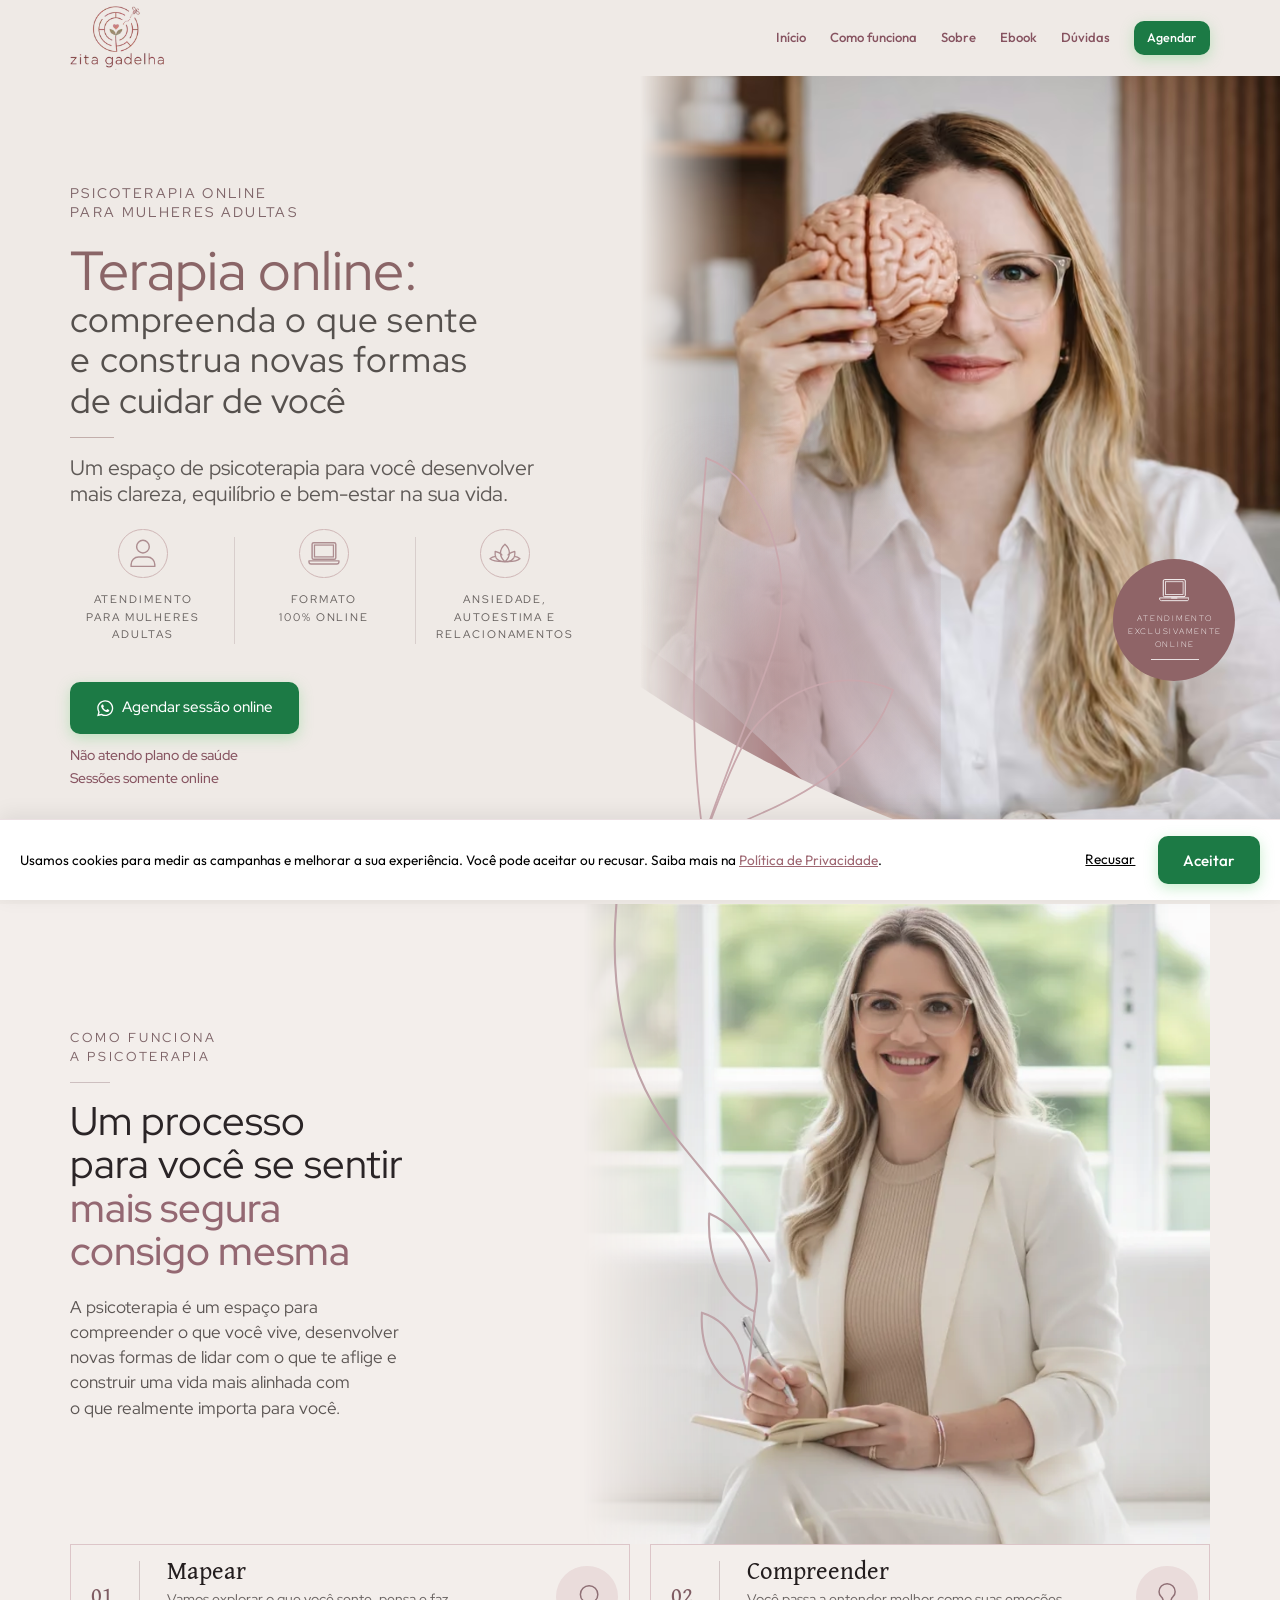
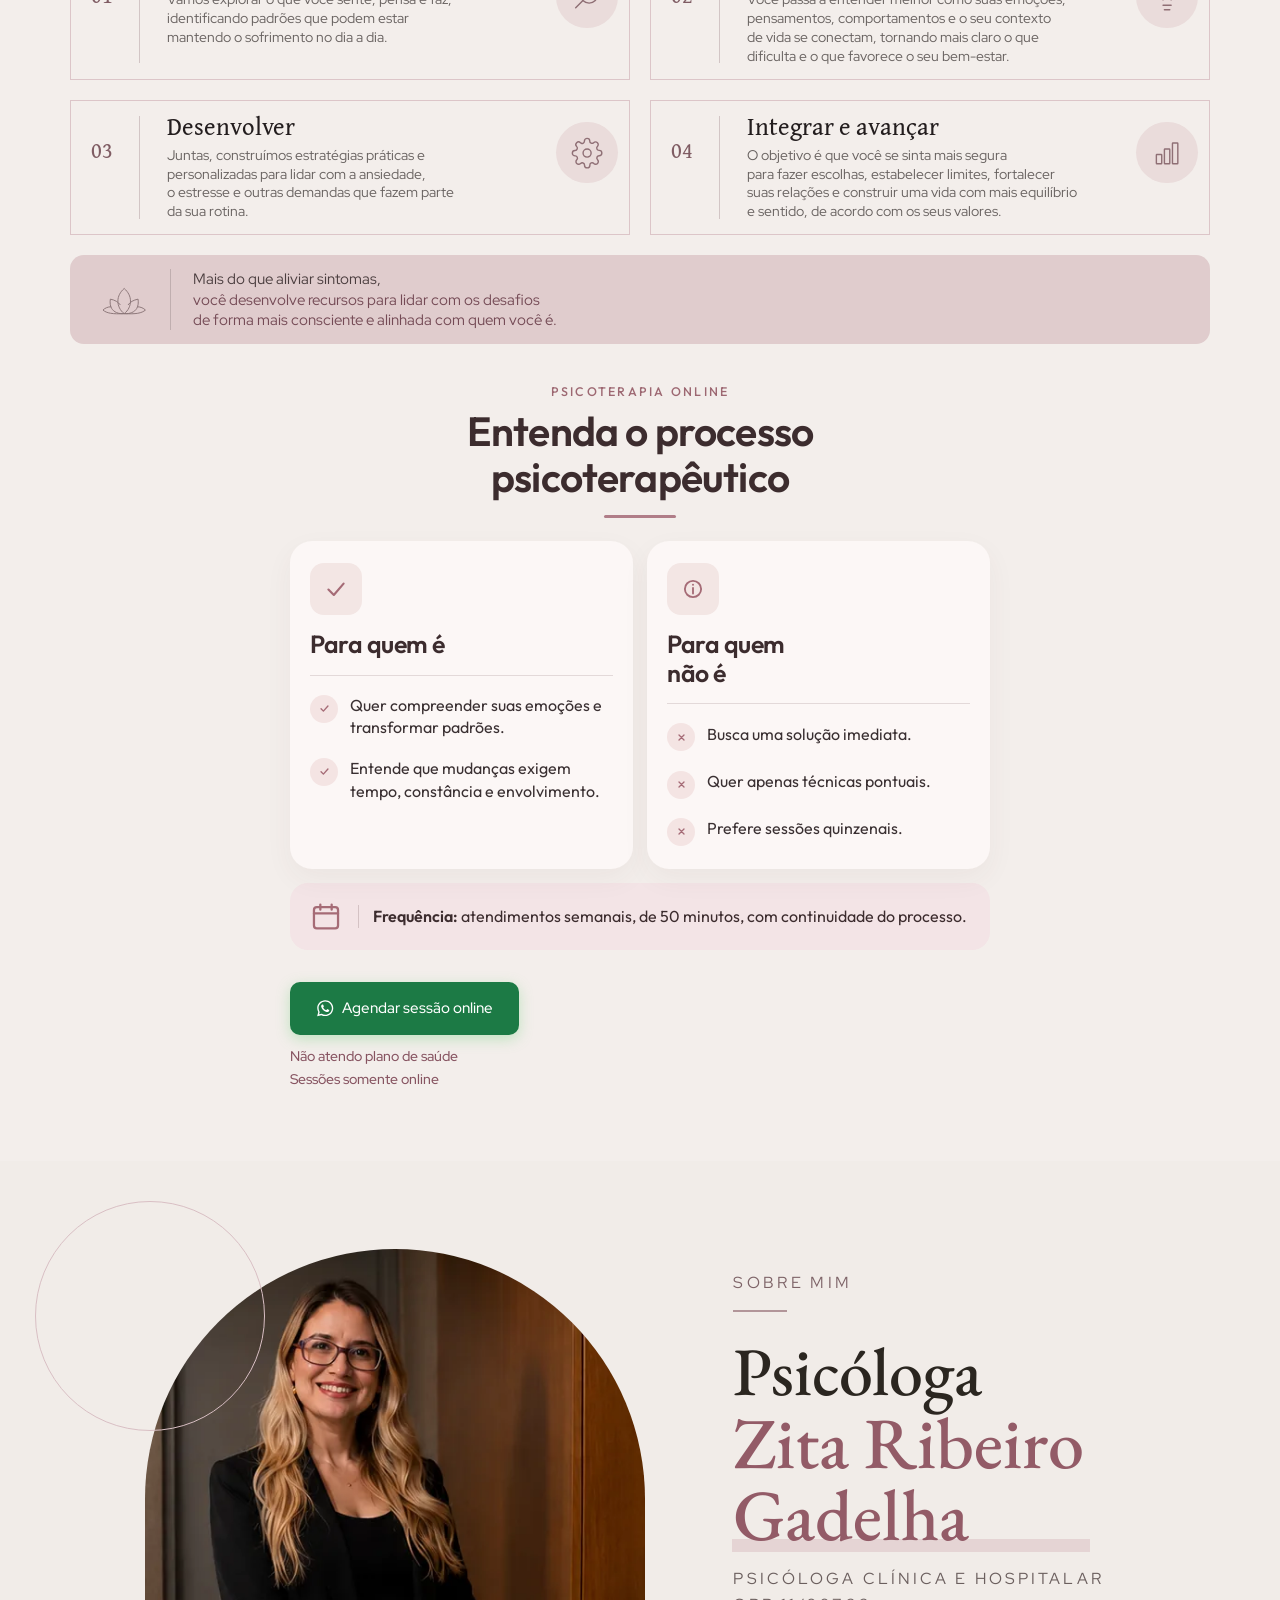
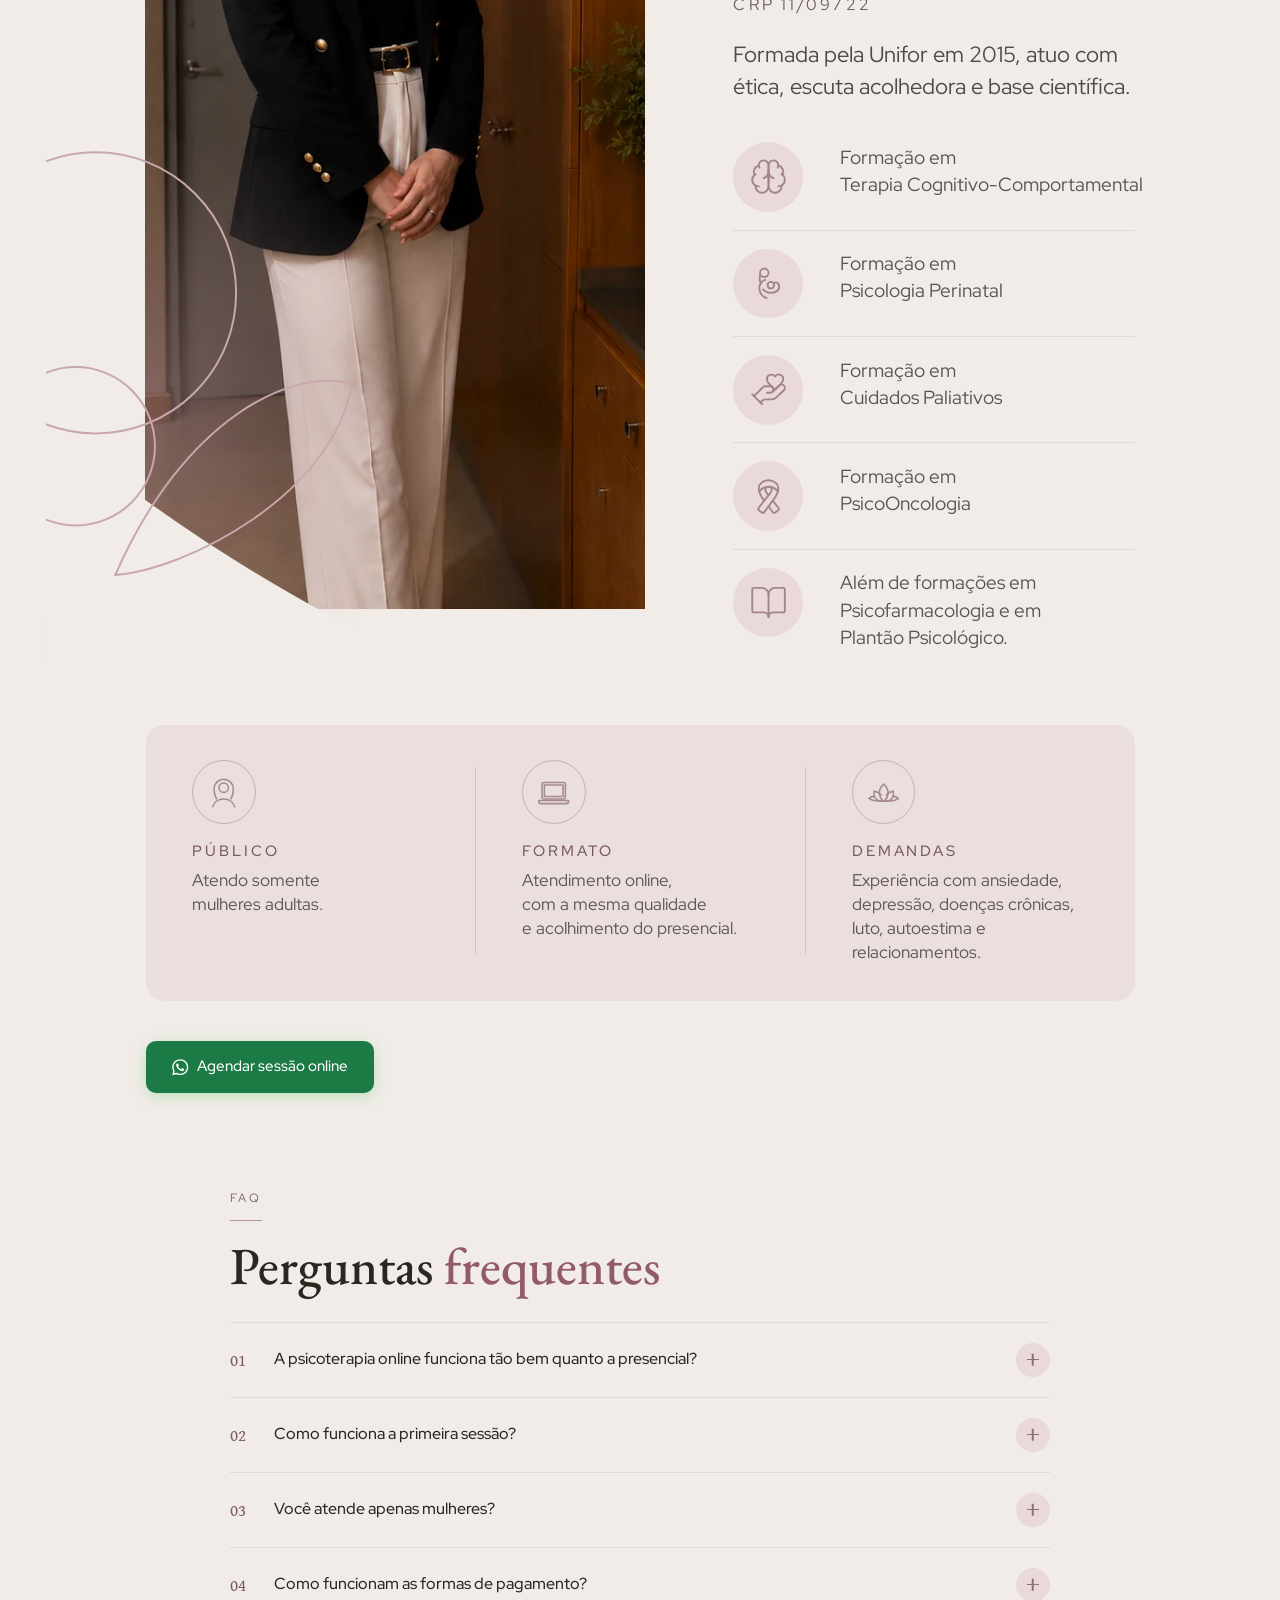
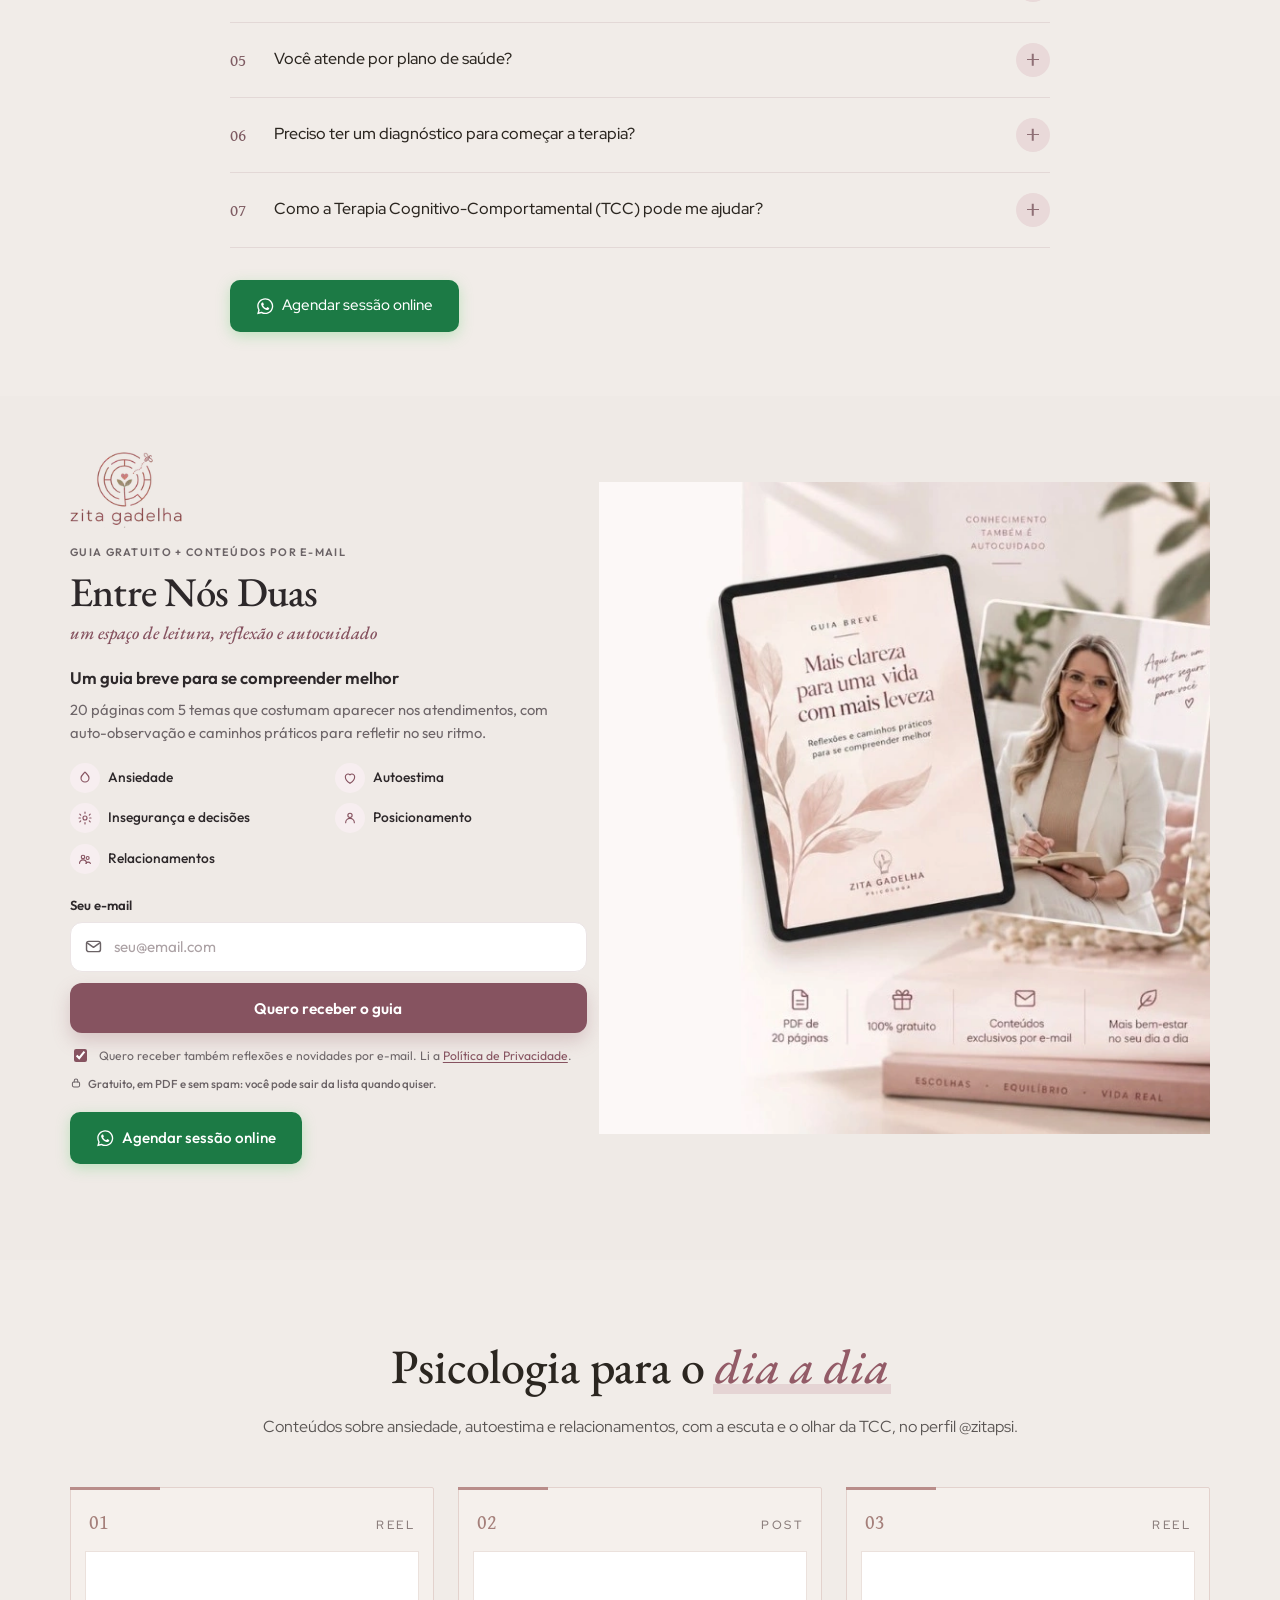
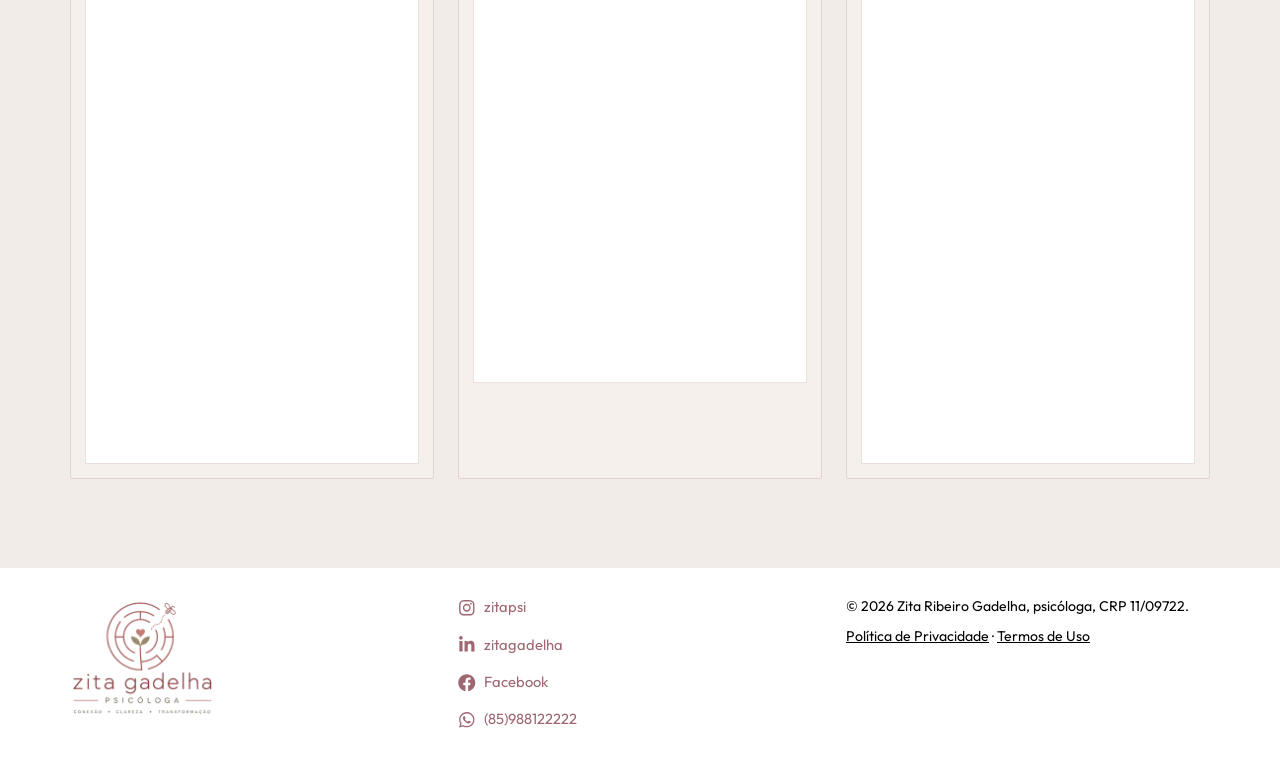
==== commit 473e089b: "Add files via upload" ====
--- a/index.html
+++ b/index.html
@@ -3,8 +3,49 @@
 <head>
   <meta charset="UTF-8">
   <meta name="viewport" content="width=device-width, initial-scale=1.0">
-  <meta name="description" content="Psicoterapia online para mulheres com Zita Gadelha (CRP 11/09722). Especialista em TCC. Atendimento particular, sem plano de saúde.">
-  <title>Zita Psicóloga</title>
+  <meta name="description" content="Psicoterapia online para mulheres com Zita Ribeiro Gadelha (CRP 11/09722). Abordagem TCC. Atendimento particular, sem plano de saúde.">
+  <link rel="alternate" type="text/markdown" href="/index.md">
+  <link rel="describedby" href="/llms.txt">
+  <title>Zita Ribeiro Gadelha | Psicóloga online, CRP 11/09722</title>
+  <link rel="canonical" href="https://www.zitapsi.com.br/">
+  <meta property="og:url" content="https://www.zitapsi.com.br/">
+  <meta property="og:title" content="Zita Ribeiro Gadelha | Psicóloga online, CRP 11/09722">
+  <meta property="og:description" content="Psicoterapia online para mulheres adultas, com abordagem TCC. Atendimento particular, por videochamada.">
+  <meta property="og:type" content="website">
+  <meta property="og:locale" content="pt_BR">
+  <meta property="og:image" content="https://www.zitapsi.com.br/IMG/og-zita.jpg">
+  <meta property="og:image:width" content="1200">
+  <meta property="og:image:height" content="630">
+  <meta property="og:image:alt" content="Zita Ribeiro Gadelha, psicóloga online, CRP 11/09722">
+  <meta name="twitter:card" content="summary_large_image">
+  <meta name="twitter:image" content="https://www.zitapsi.com.br/IMG/og-zita.jpg">
+  <script type="application/ld+json">
+  {
+    "@context": "https://schema.org",
+    "@type": "ProfessionalService",
+    "name": "Zita Ribeiro Gadelha - Psicóloga Online",
+    "description": "Psicoterapia online para mulheres adultas, com abordagem TCC. Atendimento particular, por videochamada. CRP 11/09722.",
+    "url": "https://www.zitapsi.com.br/",
+    "telephone": "+55-85-98812-2222",
+    "email": "zitapsicologa@gmail.com",
+    "address": {
+      "@type": "PostalAddress",
+      "streetAddress": "Rua José Vilar, 3120, Sala 06",
+      "addressLocality": "Fortaleza",
+      "addressRegion": "CE",
+      "postalCode": "60125-001",
+      "addressCountry": "BR"
+    },
+    "areaServed": "BR",
+    "image": "https://www.zitapsi.com.br/IMG/og-zita.jpg",
+    "founder": {
+      "@type": "Person",
+      "name": "Zita Ribeiro Gadelha",
+      "jobTitle": "Psicóloga clínica",
+      "identifier": "CRP 11/09722"
+    }
+  }
+  </script>
   <script>
     window.dataLayer = window.dataLayer || [];
     function gtag(){dataLayer.push(arguments);}
@@ -127,8 +168,8 @@
 @media(max-width:767px){body:not(.lp-ads) .site-header{display:none}}
 @media(max-width:767px){body:not(.lp-ads) .site-header__logo{height:42px}.hero{min-height:auto;padding:1.75rem 0 2rem}.hero__inner{grid-template-columns:1fr;gap:1.25rem}.hero__content{max-width:none;text-align:center}.hero__trust{justify-content:center}.hero__proof{justify-content:center}.hero__media{max-width:calc(var(--zita-photo-size)*.85);margin-inline:auto}}
   </style>
-  <link rel="stylesheet" href="css/style.css?v=41" media="print" onload="this.media='all'">
-  <noscript><link rel="stylesheet" href="css/style.css?v=41"></noscript>
+  <link rel="stylesheet" href="css/style.css?v=45" media="print" onload="this.media='all'">
+  <noscript><link rel="stylesheet" href="css/style.css?v=45"></noscript>
   <link rel="icon" href="IMG/favicon-64.webp" type="image/webp">
   <link rel="apple-touch-icon" href="IMG/apple-touch-icon.png">
 </head>
@@ -146,16 +187,17 @@
       </a>
       <nav class="site-nav" aria-label="Navegação principal">
         <a href="#inicio">Início</a>
-        <a href="#ansiedade">Ansiedade</a>
+        <a href="#como-funciona">Como funciona</a>
         <a href="#quemsoueu">Sobre</a>
         <a href="#entre-nos">Ebook</a>
         <a href="#faq">Dúvidas</a>
-        <a class="btn btn--sm site-nav__cta" data-wa href="https://wa.me/5585988122222?text=Ol%C3%A1.+Vim+do+site+e+gostaria+de+marcar+uma+sess%C3%A3o+particular+com+a+@zitapsi%E2%80%A6." target="_blank" rel="noopener noreferrer">Agendar</a>
+        <a class="btn btn--sm site-nav__cta" data-wa href="https://wa.me/5585988122222?text=Ol%C3%A1.+Vim+do+site+e+gostaria+de+marcar+uma+sess%C3%A3o+particular+com+a+Zita." target="_blank" rel="noopener noreferrer">Agendar</a>
       </nav>
     </div>
   </header>
 
   <!-- 1. Intro -->
+  <main>
   <section class="intro" id="inicio">
     <div class="intro__inner">
       <div class="intro__visual">
@@ -163,7 +205,7 @@
           <source media="(min-width: 960px)" type="image/avif" srcset="IMG/hero-zita-desktop-768.avif 768w, IMG/hero-zita-desktop.avif 1024w" sizes="50vw" width="1024" height="1536">
           <source media="(min-width: 960px)" srcset="IMG/hero-zita-desktop-768.webp 768w, IMG/hero-zita-desktop.webp 1024w" sizes="50vw" width="1024" height="1536">
           <source type="image/avif" srcset="IMG/hero-ansiedade-mobile-760.avif 760w, IMG/hero-ansiedade-mobile.avif 822w" sizes="100vw">
-          <img class="intro__photo" src="IMG/hero-ansiedade-mobile-760.webp" srcset="IMG/hero-ansiedade-mobile-760.webp 760w, IMG/hero-ansiedade-mobile.webp 822w" sizes="100vw" alt="Zita Gadelha, psicóloga clínica, segurando um modelo de cérebro" width="822" height="936" fetchpriority="high" decoding="async">
+          <img class="intro__photo" src="IMG/hero-ansiedade-mobile-760.webp" srcset="IMG/hero-ansiedade-mobile-760.webp 760w, IMG/hero-ansiedade-mobile.webp 822w" sizes="100vw" alt="Zita Ribeiro Gadelha, psicóloga clínica, segurando um modelo de cérebro" width="822" height="936" fetchpriority="high" decoding="async">
         </picture>
         <!-- Curva e folha do desktop (no mobile já vêm na foto) -->
         <svg class="intro__deco" viewBox="0 0 822 936" preserveAspectRatio="xMinYMax slice" aria-hidden="true">
@@ -197,7 +239,7 @@
       </div>
       <div class="intro__copy">
         <p class="intro__kicker">Psicoterapia online<br>para mulheres adultas</p>
-        <h1 class="intro__title"><span class="intro__title-key">Ansiedade:</span> compreenda seus padrões<br> e construa novas formas<br> <span class="intro__title-fit">de se relacionar com o que sente</span></h1>
+        <h1 class="intro__title"><span class="intro__title-key">Terapia online:</span> compreenda o que sente<br> e construa novas formas<br> <span class="intro__title-fit">de cuidar de você</span></h1>
         <span class="intro__rule" aria-hidden="true"></span>
         <p class="intro__lead">Um espaço de psicoterapia para você desenvolver<br> mais clareza, equilíbrio e bem-estar na sua vida.</p>
         <ul class="intro__points">
@@ -211,27 +253,27 @@
           </li>
           <li>
             <span class="intro__icon" aria-hidden="true"><svg viewBox="0 0 24 24"><g fill="none" stroke="currentColor" stroke-width=".8" stroke-linejoin="round"><path d="M12 17.5c-1.9-1.4-2.8-3.3-2.8-5.4S10.3 8 12 6.5c1.7 1.5 2.8 3.5 2.8 5.6s-.9 4-2.8 5.4z"/><path d="M12 17.5c-2.6.1-4.6-.7-5.6-2.4-.6-1.1-.8-2.5-.6-4.1 2.1.4 3.6 1.3 4.5 2.6"/><path d="M12 17.5c2.6.1 4.6-.7 5.6-2.4.6-1.1.8-2.5.6-4.1-2.1.4-3.6 1.3-4.5 2.6"/><path d="M6.2 14.2c-1.6.1-2.8.6-3.7 1.5 1.6 1.4 4.3 1.9 9.5 1.8"/><path d="M17.8 14.2c1.6.1 2.8.6 3.7 1.5-1.6 1.4-4.3 1.9-9.5 1.8"/></g></svg></span>
-            <span>Foco em ansiedade<br>e demandas<br>relacionadas</span>
+            <span>Ansiedade,<br>autoestima e<br>relacionamentos</span>
           </li>
         </ul>
-        <a class="btn" data-wa href="https://wa.me/5585988122222?text=Ol%C3%A1.+Vim+do+site+e+gostaria+de+marcar+uma+sess%C3%A3o+particular+com+a+@zitapsi%E2%80%A6." target="_blank" rel="noopener noreferrer">
+        <a class="btn" data-wa href="https://wa.me/5585988122222?text=Ol%C3%A1.+Vim+do+site+e+gostaria+de+marcar+uma+sess%C3%A3o+particular+com+a+Zita." target="_blank" rel="noopener noreferrer">
           <span>Agendar sessão online</span>
           <svg viewBox="0 0 448 512" aria-hidden="true"><path d="M380.9 97.1C339 55.1 283.2 32 223.9 32c-122.4 0-222 99.6-222 222 0 39.1 10.2 77.3 29.6 111L0 480l117.7-30.9c32.4 17.7 68.9 27 106.1 27h.1c122.3 0 224.1-99.6 224.1-222 0-59.3-25.2-115-67.1-157zm-157 341.6c-33.2 0-65.7-8.9-94-25.7l-6.7-4-69.8 18.3L72 359.2l-4.4-7c-18.5-29.4-28.2-63.3-28.2-98.2 0-101.7 82.8-184.5 184.6-184.5 49.3 0 95.6 19.2 130.4 54.1 34.8 34.9 56.2 81.2 56.1 130.5 0 101.8-84.9 184.6-186.6 184.6zm101.2-138.2c-5.5-2.8-32.8-16.2-37.9-18-5.1-1.9-8.8-2.8-12.5 2.8-3.7 5.6-14.3 18-17.6 21.8-3.2 3.7-6.5 4.2-12 1.4-32.6-16.3-54-29.1-75.5-66-5.7-9.8 5.7-9.1 16.3-30.3 1.8-3.7.9-6.9-.5-9.7-1.4-2.8-12.5-30.1-17.1-41.2-4.5-10.8-9.1-9.3-12.5-9.5-3.2-.2-6.9-.2-10.6-.2-3.7 0-9.7 1.4-14.8 6.9-5.1 5.6-19.4 19-19.4 46.3 0 27.3 19.9 53.7 22.6 57.4 2.8 3.7 39.1 59.7 94.8 83.8 35.2 15.2 49 16.5 66.6 13.9 10.7-1.6 32.8-13.4 37.4-26.4 4.6-13 4.6-24.1 3.2-26.4-1.3-2.5-5-3.9-10.5-6.6z"/></svg>
         </a>
         <div class="hero__notes">
-          <p class="hero__note">Não atendemos plano de saúde</p>
+          <p class="hero__note">Não atendo plano de saúde</p>
           <p class="hero__note">Sessões somente online</p>
         </div>
       </div>
     </div>
   </section>
 
-  <!-- 2. Ansiedade -->
-  <section class="how" id="ansiedade">
+  <!-- 2. Como funciona -->
+  <section class="how" id="como-funciona">
     <div class="how__wrap">
       <div class="how__head">
         <div class="how__photo">
-          <img src="IMG/hero-zita.webp" srcset="IMG/hero-zita-540.webp 540w, IMG/hero-zita.webp 720w" sizes="(min-width: 960px) 630px, 74vw" alt="Zita Gadelha, psicóloga, sentada com caderno e caneta" width="720" height="900" loading="lazy" decoding="async">
+          <img src="IMG/hero-zita.webp" srcset="IMG/hero-zita-540.webp 540w, IMG/hero-zita.webp 720w" sizes="(min-width: 960px) 630px, 74vw" alt="Zita Ribeiro Gadelha, psicóloga, sentada com caderno e caneta" width="720" height="900" loading="lazy" decoding="async">
         </div>
         <svg class="how__deco" viewBox="0 7 828 606" aria-hidden="true">
           <g fill="none" stroke="#bfa3a8" stroke-width="2" stroke-linecap="round" stroke-linejoin="round">
@@ -245,7 +287,7 @@
           <p class="how__kicker">Como funciona<br>a psicoterapia</p>
           <span class="how__rule" aria-hidden="true"></span>
           <h2 class="how__title">Um processo<br>para você se sentir<br><span>mais segura<br>consigo mesma</span></h2>
-          <p class="how__lead">A psicoterapia é um espaço para<br>compreender o que você vive, desenvolver<br>novas formas de lidar com a ansiedade e<br>construir uma vida mais alinhada com<br>o que realmente importa para você.</p>
+          <p class="how__lead">A psicoterapia é um espaço para<br>compreender o que você vive, desenvolver<br>novas formas de lidar com o que te aflige e<br>construir uma vida mais alinhada com<br>o que realmente importa para você.</p>
         </div>
       </div>
       <ol class="how__steps">
@@ -253,7 +295,7 @@
           <span class="how__num">01</span>
           <div class="how__text">
             <h3>Mapear</h3>
-            <p>Vamos explorar o que você sente, pensa e faz,<br>identificando padrões que podem estar<br>mantendo a ansiedade e o sofrimento no dia a dia.</p>
+            <p>Vamos explorar o que você sente, pensa e faz,<br>identificando padrões que podem estar<br>mantendo o sofrimento no dia a dia.</p>
           </div>
           <span class="how__icon" aria-hidden="true"><svg viewBox="0 0 24 24"><g fill="none" stroke="currentColor" stroke-width="1.1" stroke-linecap="round"><circle cx="13.5" cy="10" r="6.5"/><path d="M8.9 14.6 3.5 20"/></g></svg></span>
         </li>
@@ -286,12 +328,55 @@
         <span class="how__lotus" aria-hidden="true"><svg viewBox="0 0 48 40"><g fill="none" stroke="currentColor" stroke-width=".9" stroke-linejoin="round"><path d="M24 33c-4-3-6-7.5-6-12s2.2-8.6 6-12c3.8 3.4 6 7.5 6 12s-2 9-6 12z"/><path d="M24 33c-5.5.4-9.8-1.4-12-5-1.3-2.3-1.7-5.3-1.2-8.8 4.4.8 7.6 2.8 9.6 5.6"/><path d="M24 33c5.5.4 9.8-1.4 12-5 1.3-2.3 1.7-5.3 1.2-8.8-4.4.8-7.6 2.8-9.6 5.6"/><path d="M11.6 26.4c-3.4.2-6 1.3-7.8 3.2 3.4 3 9.2 4 20.2 3.4"/><path d="M36.4 26.4c3.4.2 6 1.3 7.8 3.2-3.4 3-9.2 4-20.2 3.4"/></g></svg></span>
         <p>Mais do que aliviar sintomas,<br><span>você desenvolve recursos para lidar com os desafios<br>de forma mais consciente e alinhada com quem você é.</span></p>
       </div>
-      <a class="btn" data-wa href="https://wa.me/5585988122222?text=Ol%C3%A1.+Vim+do+site+e+gostaria+de+marcar+uma+sess%C3%A3o+particular+com+a+@zitapsi%E2%80%A6." target="_blank" rel="noopener noreferrer">
+      <div class="fit" id="para-quem">
+        <p class="fit__kicker">Psicoterapia online</p>
+        <h2 class="fit__title">Entenda o processo<br>psicoterapêutico</h2>
+        <span class="fit__rule" aria-hidden="true"></span>
+        <div class="fit__grid">
+          <article class="fit__card">
+            <span class="fit__badge" aria-hidden="true"><svg viewBox="0 0 24 24"><path d="M5 12.5 10 17.5 19 7" fill="none" stroke="currentColor" stroke-width="2" stroke-linecap="round" stroke-linejoin="round"/></svg></span>
+            <h3>Para quem é</h3>
+            <ul>
+              <li>
+                <span class="fit__mark" aria-hidden="true"><svg viewBox="0 0 24 24"><path d="M6.5 12.5 10.2 16.2 17.5 8" fill="none" stroke="currentColor" stroke-width="2.2" stroke-linecap="round" stroke-linejoin="round"/></svg></span>
+                <span>Quer compreender suas emoções e transformar padrões.</span>
+              </li>
+              <li>
+                <span class="fit__mark" aria-hidden="true"><svg viewBox="0 0 24 24"><path d="M6.5 12.5 10.2 16.2 17.5 8" fill="none" stroke="currentColor" stroke-width="2.2" stroke-linecap="round" stroke-linejoin="round"/></svg></span>
+                <span>Entende que mudanças exigem tempo, constância e envolvimento.</span>
+              </li>
+            </ul>
+          </article>
+          <article class="fit__card">
+            <span class="fit__badge" aria-hidden="true"><svg viewBox="0 0 24 24"><circle cx="12" cy="12" r="7.5" fill="none" stroke="currentColor" stroke-width="1.7"/><path d="M12 11v5.2" fill="none" stroke="currentColor" stroke-width="1.7" stroke-linecap="round"/><circle cx="12" cy="8.1" r="0.9" fill="currentColor"/></svg></span>
+            <h3>Para quem<br>não é</h3>
+            <ul>
+              <li>
+                <span class="fit__mark" aria-hidden="true"><svg viewBox="0 0 24 24"><path d="M8 8l8 8M16 8l-8 8" fill="none" stroke="currentColor" stroke-width="2.1" stroke-linecap="round"/></svg></span>
+                <span>Busca uma solução imediata.</span>
+              </li>
+              <li>
+                <span class="fit__mark" aria-hidden="true"><svg viewBox="0 0 24 24"><path d="M8 8l8 8M16 8l-8 8" fill="none" stroke="currentColor" stroke-width="2.1" stroke-linecap="round"/></svg></span>
+                <span>Quer apenas técnicas pontuais.</span>
+              </li>
+              <li>
+                <span class="fit__mark" aria-hidden="true"><svg viewBox="0 0 24 24"><path d="M8 8l8 8M16 8l-8 8" fill="none" stroke="currentColor" stroke-width="2.1" stroke-linecap="round"/></svg></span>
+                <span>Prefere sessões quinzenais.</span>
+              </li>
+            </ul>
+          </article>
+        </div>
+        <p class="fit__freq">
+          <svg viewBox="0 0 24 24" aria-hidden="true"><rect x="3.5" y="5" width="17" height="15" rx="2" fill="none" stroke="currentColor" stroke-width="1.6"/><path d="M3.5 9.5h17M8 3.2v3.6M16 3.2v3.6" fill="none" stroke="currentColor" stroke-width="1.6" stroke-linecap="round"/></svg>
+          <span><strong>Frequência:</strong> atendimentos semanais, de 50 minutos, com continuidade do processo.</span>
+        </p>
+      </div>
+      <a class="btn" data-wa href="https://wa.me/5585988122222?text=Ol%C3%A1.+Vim+do+site+e+gostaria+de+marcar+uma+sess%C3%A3o+particular+com+a+Zita." target="_blank" rel="noopener noreferrer">
         <span>Agendar sessão online</span>
         <svg viewBox="0 0 448 512" aria-hidden="true"><path d="M380.9 97.1C339 55.1 283.2 32 223.9 32c-122.4 0-222 99.6-222 222 0 39.1 10.2 77.3 29.6 111L0 480l117.7-30.9c32.4 17.7 68.9 27 106.1 27h.1c122.3 0 224.1-99.6 224.1-222 0-59.3-25.2-115-67.1-157zm-157 341.6c-33.2 0-65.7-8.9-94-25.7l-6.7-4-69.8 18.3L72 359.2l-4.4-7c-18.5-29.4-28.2-63.3-28.2-98.2 0-101.7 82.8-184.5 184.6-184.5 49.3 0 95.6 19.2 130.4 54.1 34.8 34.9 56.2 81.2 56.1 130.5 0 101.8-84.9 184.6-186.6 184.6zm101.2-138.2c-5.5-2.8-32.8-16.2-37.9-18-5.1-1.9-8.8-2.8-12.5 2.8-3.7 5.6-14.3 18-17.6 21.8-3.2 3.7-6.5 4.2-12 1.4-32.6-16.3-54-29.1-75.5-66-5.7-9.8 5.7-9.1 16.3-30.3 1.8-3.7.9-6.9-.5-9.7-1.4-2.8-12.5-30.1-17.1-41.2-4.5-10.8-9.1-9.3-12.5-9.5-3.2-.2-6.9-.2-10.6-.2-3.7 0-9.7 1.4-14.8 6.9-5.1 5.6-19.4 19-19.4 46.3 0 27.3 19.9 53.7 22.6 57.4 2.8 3.7 39.1 59.7 94.8 83.8 35.2 15.2 49 16.5 66.6 13.9 10.7-1.6 32.8-13.4 37.4-26.4 4.6-13 4.6-24.1 3.2-26.4-1.3-2.5-5-3.9-10.5-6.6z"/></svg>
       </a>
       <div class="hero__notes">
-        <p class="hero__note">Não atendemos plano de saúde</p>
+        <p class="hero__note">Não atendo plano de saúde</p>
         <p class="hero__note">Sessões somente online</p>
       </div>
     </div>
@@ -304,7 +389,7 @@
         <div class="bio__media">
           <picture>
             <source media="(min-width: 960px)" srcset="IMG/sobre-zita-desktop.webp" width="540" height="1298">
-            <img class="bio__photo" src="IMG/sobre-zita-mobile.webp" srcset="IMG/sobre-zita-mobile-360.webp 360w, IMG/sobre-zita-mobile.webp 530w" sizes="49vw" alt="Zita Gadelha, psicóloga clínica e hospitalar, em pé no consultório" width="530" height="1245" loading="lazy" decoding="async">
+            <img class="bio__photo" src="IMG/sobre-zita-mobile.webp" srcset="IMG/sobre-zita-mobile-360.webp 360w, IMG/sobre-zita-mobile.webp 530w" sizes="49vw" alt="Zita Ribeiro Gadelha, psicóloga clínica e hospitalar, em pé no consultório" width="530" height="1245" loading="lazy" decoding="async">
           </picture>
           <!-- Desktop: faixa curva, tom rosado e pétala do canto inferior esquerdo (no mobile já vêm na foto) -->
           <svg class="bio__deco" viewBox="-100 640 605 595" aria-hidden="true">
@@ -326,24 +411,24 @@
         <div class="bio__copy">
           <p class="bio__kicker">Sobre mim</p>
           <span class="bio__rule" aria-hidden="true"></span>
-          <h2 class="bio__title">Psicóloga<br><span>Zita Gadelha</span></h2>
+          <h2 class="bio__title">Psicóloga<br><span>Zita Ribeiro<br>Gadelha</span></h2>
           <p class="bio__role">Psicóloga clínica e hospitalar<br>CRP 11/09722</p>
           <p class="bio__lead">Formada pela Unifor em 2015, atuo com<br>ética, escuta acolhedora e base científica.</p>
           <ul class="bio__list">
-            <li><span class="bio__icon" aria-hidden="true"><svg viewBox="0 0 24 24"><g fill="none" stroke="currentColor" stroke-width="1.15" stroke-linecap="round" stroke-linejoin="round"><path d="M12 5a3 3 0 1 0-6 .13 4 4 0 0 0-2.52 5.77 4 4 0 0 0 .55 6.59A4 4 0 1 0 12 18z"/><path d="M12 5a3 3 0 1 1 6 .13 4 4 0 0 1 2.52 5.77 4 4 0 0 1-.55 6.59A4 4 0 1 1 12 18z"/><path d="M15 13a4.5 4.5 0 0 1-3-4 4.5 4.5 0 0 1-3 4M17.6 6.5a3 3 0 0 0 .4-1.38M6 5.13a3 3 0 0 0 .4 1.37M3.48 10.9a4 4 0 0 1 .58-.4M19.94 10.5a4 4 0 0 1 .58.4M6 18a4 4 0 0 1-1.97-.52M19.97 17.48A4 4 0 0 1 18 18"/></g></svg></span><span>Especialista em<br>Terapia Cognitivo-Comportamental</span></li>
-            <li><span class="bio__icon" aria-hidden="true"><svg viewBox="0 0 24 24"><g fill="none" stroke="currentColor" stroke-width="1.15" stroke-linecap="round" stroke-linejoin="round"><circle cx="9.4" cy="5.4" r="2.6"/><path d="M6.9 6.6c-.6 2-.4 3.9.6 5.4"/><path d="M10 9.8c-2.4.6-3.8 2.8-3.6 5.4.2 2.8 1.8 4.8 4.4 5.8"/><circle cx="13.4" cy="13" r="2"/><path d="M8.6 15.6c1.8 2.2 5.6 2.8 8.2 1.2 1.4-.9 2-2.4 1.6-3.8-.4-1.3-1.7-1.9-2.9-1.6"/></g></svg></span><span>Especialista em<br>Psicologia Perinatal</span></li>
-            <li><span class="bio__icon" aria-hidden="true"><svg viewBox="0 0 24 24"><g fill="none" stroke="currentColor" stroke-width="1.15" stroke-linecap="round" stroke-linejoin="round"><path d="M11 14h2a2 2 0 1 0 0-4h-3c-.6 0-1.1.2-1.4.6L3 16"/><path d="m7 20 1.6-1.4c.3-.4.8-.6 1.4-.6h4c1.1 0 2.1-.4 2.8-1.2l4.6-4.4a2 2 0 0 0-2.75-2.91l-4.2 3.9"/><path d="m2 15 6 6"/><path d="M19.5 8.5c.7-.7 1.5-1.6 1.5-2.7A2.73 2.73 0 0 0 16 4a2.78 2.78 0 0 0-5 1.8c0 1.2.8 2 1.5 2.8L16 12z"/></g></svg></span><span>Especialista em<br>Cuidados Paliativos</span></li>
-            <li><span class="bio__icon" aria-hidden="true"><svg viewBox="0 0 24 24"><g fill="none" stroke="currentColor" stroke-width="1.15" stroke-linecap="round" stroke-linejoin="round"><path d="M12 11.22C11 10 10 9 10 8a2 2 0 0 1 4 0c0 1-1 2-2.01 3.22"/><path d="m12 18 2.57-3.5M6.24 9.02a7 7 0 0 1 11.51-.01M9.35 14.53 12 11.22"/><path d="M9.35 14.53C7.73 12.25 6 10.22 6 7a6 5 0 0 1 12 0c0 3.22-1.78 5.24-3.43 7.5l3.56 4.53a1 1 0 0 1-.2 1.43l-1.9 1.36a1 1 0 0 1-1.38-.22L12 18l-2.68 3.59a1 1 0 0 1-1.39.21l-1.87-1.35a1 1 0 0 1-.2-1.42z"/></g></svg></span><span>Especialista em<br>PsicoOncologia</span></li>
+            <li><span class="bio__icon" aria-hidden="true"><svg viewBox="0 0 24 24"><g fill="none" stroke="currentColor" stroke-width="1.15" stroke-linecap="round" stroke-linejoin="round"><path d="M12 5a3 3 0 1 0-6 .13 4 4 0 0 0-2.52 5.77 4 4 0 0 0 .55 6.59A4 4 0 1 0 12 18z"/><path d="M12 5a3 3 0 1 1 6 .13 4 4 0 0 1 2.52 5.77 4 4 0 0 1-.55 6.59A4 4 0 1 1 12 18z"/><path d="M15 13a4.5 4.5 0 0 1-3-4 4.5 4.5 0 0 1-3 4M17.6 6.5a3 3 0 0 0 .4-1.38M6 5.13a3 3 0 0 0 .4 1.37M3.48 10.9a4 4 0 0 1 .58-.4M19.94 10.5a4 4 0 0 1 .58.4M6 18a4 4 0 0 1-1.97-.52M19.97 17.48A4 4 0 0 1 18 18"/></g></svg></span><span>Formação em<br>Terapia Cognitivo-Comportamental</span></li>
+            <li><span class="bio__icon" aria-hidden="true"><svg viewBox="0 0 24 24"><g fill="none" stroke="currentColor" stroke-width="1.15" stroke-linecap="round" stroke-linejoin="round"><circle cx="9.4" cy="5.4" r="2.6"/><path d="M6.9 6.6c-.6 2-.4 3.9.6 5.4"/><path d="M10 9.8c-2.4.6-3.8 2.8-3.6 5.4.2 2.8 1.8 4.8 4.4 5.8"/><circle cx="13.4" cy="13" r="2"/><path d="M8.6 15.6c1.8 2.2 5.6 2.8 8.2 1.2 1.4-.9 2-2.4 1.6-3.8-.4-1.3-1.7-1.9-2.9-1.6"/></g></svg></span><span>Formação em<br>Psicologia Perinatal</span></li>
+            <li><span class="bio__icon" aria-hidden="true"><svg viewBox="0 0 24 24"><g fill="none" stroke="currentColor" stroke-width="1.15" stroke-linecap="round" stroke-linejoin="round"><path d="M11 14h2a2 2 0 1 0 0-4h-3c-.6 0-1.1.2-1.4.6L3 16"/><path d="m7 20 1.6-1.4c.3-.4.8-.6 1.4-.6h4c1.1 0 2.1-.4 2.8-1.2l4.6-4.4a2 2 0 0 0-2.75-2.91l-4.2 3.9"/><path d="m2 15 6 6"/><path d="M19.5 8.5c.7-.7 1.5-1.6 1.5-2.7A2.73 2.73 0 0 0 16 4a2.78 2.78 0 0 0-5 1.8c0 1.2.8 2 1.5 2.8L16 12z"/></g></svg></span><span>Formação em<br>Cuidados Paliativos</span></li>
+            <li><span class="bio__icon" aria-hidden="true"><svg viewBox="0 0 24 24"><g fill="none" stroke="currentColor" stroke-width="1.15" stroke-linecap="round" stroke-linejoin="round"><path d="M12 11.22C11 10 10 9 10 8a2 2 0 0 1 4 0c0 1-1 2-2.01 3.22"/><path d="m12 18 2.57-3.5M6.24 9.02a7 7 0 0 1 11.51-.01M9.35 14.53 12 11.22"/><path d="M9.35 14.53C7.73 12.25 6 10.22 6 7a6 5 0 0 1 12 0c0 3.22-1.78 5.24-3.43 7.5l3.56 4.53a1 1 0 0 1-.2 1.43l-1.9 1.36a1 1 0 0 1-1.38-.22L12 18l-2.68 3.59a1 1 0 0 1-1.39.21l-1.87-1.35a1 1 0 0 1-.2-1.42z"/></g></svg></span><span>Formação em<br>PsicoOncologia</span></li>
             <li><span class="bio__icon" aria-hidden="true"><svg viewBox="0 0 24 24"><g fill="none" stroke="currentColor" stroke-width="1.15" stroke-linecap="round" stroke-linejoin="round"><path d="M12 7v14"/><path d="M3 18a1 1 0 0 1-1-1V4a1 1 0 0 1 1-1h5a4 4 0 0 1 4 4 4 4 0 0 1 4-4h5a1 1 0 0 1 1 1v13a1 1 0 0 1-1 1h-6a3 3 0 0 0-3 3 3 3 0 0 0-3-3z"/></g></svg></span><span>Além de formações em<br>Psicofarmacologia e em<br>Plantão Psicológico.</span></li>
           </ul>
         </div>
       </div>
       <ul class="bio__facts">
-        <li><span class="bio__fact-icon" aria-hidden="true"><svg viewBox="0 0 24 24"><g fill="none" stroke="currentColor" stroke-width="1" stroke-linecap="round" stroke-linejoin="round"><circle cx="12" cy="8.8" r="3"/><path d="M7.4 16c-1-1.6-1.6-3.8-1.6-6.4 0-3.5 2.7-6.2 6.2-6.2s6.2 2.7 6.2 6.2c0 2.6-.6 4.8-1.6 6.4"/><path d="M5 21c.8-3 3.6-5 7-5s6.2 2 7 5"/></g></svg></span><strong>Público</strong><p>Atendo principalmente<br>mulheres adultas.</p></li>
+        <li><span class="bio__fact-icon" aria-hidden="true"><svg viewBox="0 0 24 24"><g fill="none" stroke="currentColor" stroke-width="1" stroke-linecap="round" stroke-linejoin="round"><circle cx="12" cy="8.8" r="3"/><path d="M7.4 16c-1-1.6-1.6-3.8-1.6-6.4 0-3.5 2.7-6.2 6.2-6.2s6.2 2.7 6.2 6.2c0 2.6-.6 4.8-1.6 6.4"/><path d="M5 21c.8-3 3.6-5 7-5s6.2 2 7 5"/></g></svg></span><strong>Público</strong><p>Atendo somente<br>mulheres adultas.</p></li>
         <li><span class="bio__fact-icon" aria-hidden="true"><svg viewBox="0 0 24 24"><g fill="none" stroke="currentColor" stroke-width="1" stroke-linecap="round" stroke-linejoin="round"><rect x="4.5" y="5.5" width="15" height="10.5" rx="1"/><rect x="6" y="7" width="12" height="7.5"/><path d="M2.5 17h19v.6c0 .8-.6 1.4-1.4 1.4H3.9c-.8 0-1.4-.6-1.4-1.4z"/></g></svg></span><strong>Formato</strong><p>Atendimento online,<br>com a mesma qualidade<br>e acolhimento do presencial.</p></li>
         <li><span class="bio__fact-icon" aria-hidden="true"><svg viewBox="0 0 24 24"><g fill="none" stroke="currentColor" stroke-width="1" stroke-linecap="round" stroke-linejoin="round"><path d="M12 17.5c-1.9-1.4-2.8-3.3-2.8-5.4S10.3 8 12 6.5c1.7 1.5 2.8 3.5 2.8 5.6s-.9 4-2.8 5.4z"/><path d="M12 17.5c-2.6.1-4.6-.7-5.6-2.4-.6-1.1-.8-2.5-.6-4.1 2.1.4 3.6 1.3 4.5 2.6"/><path d="M12 17.5c2.6.1 4.6-.7 5.6-2.4.6-1.1.8-2.5.6-4.1-2.1.4-3.6 1.3-4.5 2.6"/><path d="M6.2 14.2c-1.6.1-2.8.6-3.7 1.5 1.6 1.4 4.3 1.9 9.5 1.8"/><path d="M17.8 14.2c1.6.1 2.8.6 3.7 1.5-1.6 1.4-4.3 1.9-9.5 1.8"/></g></svg></span><strong>Demandas</strong><p>Experiência com ansiedade,<br>depressão, doenças crônicas,<br>luto, autoestima e<br>relacionamentos.</p></li>
       </ul>
-      <a class="btn" data-wa href="https://wa.me/5585988122222?text=Ol%C3%A1.+Vim+do+site+e+gostaria+de+marcar+uma+sess%C3%A3o+particular+com+a+@zitapsi%E2%80%A6." target="_blank" rel="noopener noreferrer">
+      <a class="btn" data-wa href="https://wa.me/5585988122222?text=Ol%C3%A1.+Vim+do+site+e+gostaria+de+marcar+uma+sess%C3%A3o+particular+com+a+Zita." target="_blank" rel="noopener noreferrer">
         <span>Agendar sessão online</span>
         <svg viewBox="0 0 448 512" aria-hidden="true"><path d="M380.9 97.1C339 55.1 283.2 32 223.9 32c-122.4 0-222 99.6-222 222 0 39.1 10.2 77.3 29.6 111L0 480l117.7-30.9c32.4 17.7 68.9 27 106.1 27h.1c122.3 0 224.1-99.6 224.1-222 0-59.3-25.2-115-67.1-157zm-157 341.6c-33.2 0-65.7-8.9-94-25.7l-6.7-4-69.8 18.3L72 359.2l-4.4-7c-18.5-29.4-28.2-63.3-28.2-98.2 0-101.7 82.8-184.5 184.6-184.5 49.3 0 95.6 19.2 130.4 54.1 34.8 34.9 56.2 81.2 56.1 130.5 0 101.8-84.9 184.6-186.6 184.6zm101.2-138.2c-5.5-2.8-32.8-16.2-37.9-18-5.1-1.9-8.8-2.8-12.5 2.8-3.7 5.6-14.3 18-17.6 21.8-3.2 3.7-6.5 4.2-12 1.4-32.6-16.3-54-29.1-75.5-66-5.7-9.8 5.7-9.1 16.3-30.3 1.8-3.7.9-6.9-.5-9.7-1.4-2.8-12.5-30.1-17.1-41.2-4.5-10.8-9.1-9.3-12.5-9.5-3.2-.2-6.9-.2-10.6-.2-3.7 0-9.7 1.4-14.8 6.9-5.1 5.6-19.4 19-19.4 46.3 0 27.3 19.9 53.7 22.6 57.4 2.8 3.7 39.1 59.7 94.8 83.8 35.2 15.2 49 16.5 66.6 13.9 10.7-1.6 32.8-13.4 37.4-26.4 4.6-13 4.6-24.1 3.2-26.4-1.3-2.5-5-3.9-10.5-6.6z"/></svg>
       </a>
@@ -430,7 +515,7 @@
           </div>
         </div>
       </div>
-      <a class="btn" data-wa href="https://wa.me/5585988122222?text=Ol%C3%A1.+Vim+do+site+e+gostaria+de+marcar+uma+sess%C3%A3o+particular+com+a+@zitapsi%E2%80%A6." target="_blank" rel="noopener noreferrer">
+      <a class="btn" data-wa href="https://wa.me/5585988122222?text=Ol%C3%A1.+Vim+do+site+e+gostaria+de+marcar+uma+sess%C3%A3o+particular+com+a+Zita." target="_blank" rel="noopener noreferrer">
         <span>Agendar sessão online</span>
         <svg viewBox="0 0 448 512" aria-hidden="true"><path d="M380.9 97.1C339 55.1 283.2 32 223.9 32c-122.4 0-222 99.6-222 222 0 39.1 10.2 77.3 29.6 111L0 480l117.7-30.9c32.4 17.7 68.9 27 106.1 27h.1c122.3 0 224.1-99.6 224.1-222 0-59.3-25.2-115-67.1-157zm-157 341.6c-33.2 0-65.7-8.9-94-25.7l-6.7-4-69.8 18.3L72 359.2l-4.4-7c-18.5-29.4-28.2-63.3-28.2-98.2 0-101.7 82.8-184.5 184.6-184.5 49.3 0 95.6 19.2 130.4 54.1 34.8 34.9 56.2 81.2 56.1 130.5 0 101.8-84.9 184.6-186.6 184.6zm101.2-138.2c-5.5-2.8-32.8-16.2-37.9-18-5.1-1.9-8.8-2.8-12.5 2.8-3.7 5.6-14.3 18-17.6 21.8-3.2 3.7-6.5 4.2-12 1.4-32.6-16.3-54-29.1-75.5-66-5.7-9.8 5.7-9.1 16.3-30.3 1.8-3.7.9-6.9-.5-9.7-1.4-2.8-12.5-30.1-17.1-41.2-4.5-10.8-9.1-9.3-12.5-9.5-3.2-.2-6.9-.2-10.6-.2-3.7 0-9.7 1.4-14.8 6.9-5.1 5.6-19.4 19-19.4 46.3 0 27.3 19.9 53.7 22.6 57.4 2.8 3.7 39.1 59.7 94.8 83.8 35.2 15.2 49 16.5 66.6 13.9 10.7-1.6 32.8-13.4 37.4-26.4 4.6-13 4.6-24.1 3.2-26.4-1.3-2.5-5-3.9-10.5-6.6z"/></svg>
       </a>
@@ -512,7 +597,7 @@
 
           <p class="lead-feedback" id="newsletter-feedback" role="status" aria-live="polite" hidden></p>
         </form>
-      <a class="btn" data-wa href="https://wa.me/5585988122222?text=Ol%C3%A1.+Vim+do+site+e+gostaria+de+marcar+uma+sess%C3%A3o+particular+com+a+@zitapsi%E2%80%A6." target="_blank" rel="noopener noreferrer">
+      <a class="btn" data-wa href="https://wa.me/5585988122222?text=Ol%C3%A1.+Vim+do+site+e+gostaria+de+marcar+uma+sess%C3%A3o+particular+com+a+Zita." target="_blank" rel="noopener noreferrer">
         <span>Agendar sessão online</span>
         <svg viewBox="0 0 448 512" aria-hidden="true"><path d="M380.9 97.1C339 55.1 283.2 32 223.9 32c-122.4 0-222 99.6-222 222 0 39.1 10.2 77.3 29.6 111L0 480l117.7-30.9c32.4 17.7 68.9 27 106.1 27h.1c122.3 0 224.1-99.6 224.1-222 0-59.3-25.2-115-67.1-157zm-157 341.6c-33.2 0-65.7-8.9-94-25.7l-6.7-4-69.8 18.3L72 359.2l-4.4-7c-18.5-29.4-28.2-63.3-28.2-98.2 0-101.7 82.8-184.5 184.6-184.5 49.3 0 95.6 19.2 130.4 54.1 34.8 34.9 56.2 81.2 56.1 130.5 0 101.8-84.9 184.6-186.6 184.6zm101.2-138.2c-5.5-2.8-32.8-16.2-37.9-18-5.1-1.9-8.8-2.8-12.5 2.8-3.7 5.6-14.3 18-17.6 21.8-3.2 3.7-6.5 4.2-12 1.4-32.6-16.3-54-29.1-75.5-66-5.7-9.8 5.7-9.1 16.3-30.3 1.8-3.7.9-6.9-.5-9.7-1.4-2.8-12.5-30.1-17.1-41.2-4.5-10.8-9.1-9.3-12.5-9.5-3.2-.2-6.9-.2-10.6-.2-3.7 0-9.7 1.4-14.8 6.9-5.1 5.6-19.4 19-19.4 46.3 0 27.3 19.9 53.7 22.6 57.4 2.8 3.7 39.1 59.7 94.8 83.8 35.2 15.2 49 16.5 66.6 13.9 10.7-1.6 32.8-13.4 37.4-26.4 4.6-13 4.6-24.1 3.2-26.4-1.3-2.5-5-3.9-10.5-6.6z"/></svg>
       </a>
@@ -522,7 +607,7 @@
         <img
           class="lead-visual__img"
           src="IMG/lead-visual-panel.webp"
-          alt="Tablet com o guia, foto de Zita Gadelha, livros e benefícios do material"
+          alt="Tablet com o guia, foto de Zita Ribeiro Gadelha, livros e benefícios do material"
           width="637"
           height="680"
           loading="lazy"
@@ -560,6 +645,7 @@
     </div>
   </section>
 
+  </main>
   <footer class="site-footer">
     <div class="container site-footer__grid">
       <img class="site-footer__logo" src="IMG/logo-footer-300.webp" alt="Zita Gadelha Psicóloga" width="140" height="116" loading="lazy">
@@ -583,14 +669,14 @@
           </a>
         </li>
         <li>
-          <a data-wa href="https://wa.me/5585988122222?text=Ol%C3%A1.+Vim+do+site+e+gostaria+de+marcar+uma+sess%C3%A3o+particular+com+a+@zitapsi%E2%80%A6." target="_blank" rel="noopener noreferrer">
+          <a data-wa href="https://wa.me/5585988122222?text=Ol%C3%A1.+Vim+do+site+e+gostaria+de+marcar+uma+sess%C3%A3o+particular+com+a+Zita." target="_blank" rel="noopener noreferrer">
             <svg viewBox="0 0 448 512" aria-hidden="true"><path d="M380.9 97.1C339 55.1 283.2 32 223.9 32c-122.4 0-222 99.6-222 222 0 39.1 10.2 77.3 29.6 111L0 480l117.7-30.9c32.4 17.7 68.9 27 106.1 27h.1c122.3 0 224.1-99.6 224.1-222 0-59.3-25.2-115-67.1-157zm-157 341.6c-33.2 0-65.7-8.9-94-25.7l-6.7-4-69.8 18.3L72 359.2l-4.4-7c-18.5-29.4-28.2-63.3-28.2-98.2 0-101.7 82.8-184.5 184.6-184.5 49.3 0 95.6 19.2 130.4 54.1 34.8 34.9 56.2 81.2 56.1 130.5 0 101.8-84.9 184.6-186.6 184.6zm101.2-138.2c-5.5-2.8-32.8-16.2-37.9-18-5.1-1.9-8.8-2.8-12.5 2.8-3.7 5.6-14.3 18-17.6 21.8-3.2 3.7-6.5 4.2-12 1.4-32.6-16.3-54-29.1-75.5-66-5.7-9.8 5.7-9.1 16.3-30.3 1.8-3.7.9-6.9-.5-9.7-1.4-2.8-12.5-30.1-17.1-41.2-4.5-10.8-9.1-9.3-12.5-9.5-3.2-.2-6.9-.2-10.6-.2-3.7 0-9.7 1.4-14.8 6.9-5.1 5.6-19.4 19-19.4 46.3 0 27.3 19.9 53.7 22.6 57.4 2.8 3.7 39.1 59.7 94.8 83.8 35.2 15.2 49 16.5 66.6 13.9 10.7-1.6 32.8-13.4 37.4-26.4 4.6-13 4.6-24.1 3.2-26.4-1.3-2.5-5-3.9-10.5-6.6z"/></svg>
             (85)988122222
           </a>
         </li>
       </ul>
       <div class="site-footer__copy">
-        <p>© 2026- Zita Gadelha Psicóloga.</p>
+        <p>© 2026 Zita Ribeiro Gadelha, psicóloga, CRP 11/09722.</p>
         <p>
           <a href="privacy-policy.html">Política de Privacidade</a> ·
           <a href="terms-of-use.html">Termos de Uso</a>
@@ -600,18 +686,19 @@
   </footer>
 
   <div id="cookie-banner" class="cookie-banner" hidden role="dialog" aria-label="Aviso de cookies">
-    <p>Este site utiliza cookies para medição de campanhas e melhoria da experiência. Ao continuar, você concorda com a nossa <a href="privacy-policy.html">Política de Privacidade</a>.</p>
+    <p>Usamos cookies para medir as campanhas e melhorar a sua experiência. Você pode aceitar ou recusar. Saiba mais na <a href="privacy-policy.html">Política de Privacidade</a>.</p>
+    <button type="button" id="cookie-refuse" class="cookie-banner__refuse">Recusar</button>
     <button type="button" id="cookie-accept" class="btn btn--sm">Aceitar</button>
   </div>
 
-  <a class="whatsapp-float is-hidden" data-wa href="https://wa.me/5585988122222?text=Ol%C3%A1.+Vim+do+site+e+gostaria+de+marcar+uma+sess%C3%A3o+particular+com+a+@zitapsi%E2%80%A6." target="_blank" rel="noopener noreferrer" aria-label="Abrir WhatsApp">
+  <a class="whatsapp-float is-hidden" data-wa href="https://wa.me/5585988122222?text=Ol%C3%A1.+Vim+do+site+e+gostaria+de+marcar+uma+sess%C3%A3o+particular+com+a+Zita." target="_blank" rel="noopener noreferrer" aria-label="Abrir WhatsApp">
     <svg viewBox="0 0 448 512" aria-hidden="true"><path d="M380.9 97.1C339 55.1 283.2 32 223.9 32c-122.4 0-222 99.6-222 222 0 39.1 10.2 77.3 29.6 111L0 480l117.7-30.9c32.4 17.7 68.9 27 106.1 27h.1c122.3 0 224.1-99.6 224.1-222 0-59.3-25.2-115-67.1-157zm-157 341.6c-33.2 0-65.7-8.9-94-25.7l-6.7-4-69.8 18.3L72 359.2l-4.4-7c-18.5-29.4-28.2-63.3-28.2-98.2 0-101.7 82.8-184.5 184.6-184.5 49.3 0 95.6 19.2 130.4 54.1 34.8 34.9 56.2 81.2 56.1 130.5 0 101.8-84.9 184.6-186.6 184.6zm101.2-138.2c-5.5-2.8-32.8-16.2-37.9-18-5.1-1.9-8.8-2.8-12.5 2.8-3.7 5.6-14.3 18-17.6 21.8-3.2 3.7-6.5 4.2-12 1.4-32.6-16.3-54-29.1-75.5-66-5.7-9.8 5.7-9.1 16.3-30.3 1.8-3.7.9-6.9-.5-9.7-1.4-2.8-12.5-30.1-17.1-41.2-4.5-10.8-9.1-9.3-12.5-9.5-3.2-.2-6.9-.2-10.6-.2-3.7 0-9.7 1.4-14.8 6.9-5.1 5.6-19.4 19-19.4 46.3 0 27.3 19.9 53.7 22.6 57.4 2.8 3.7 39.1 59.7 94.8 83.8 35.2 15.2 49 16.5 66.6 13.9 10.7-1.6 32.8-13.4 37.4-26.4 4.6-13 4.6-24.1 3.2-26.4-1.3-2.5-5-3.9-10.5-6.6z"/></svg>
   </a>
 
   <script src="js/supabase-config.js?v=2" defer></script>
   <script src="js/newsletter.js?v=10" defer></script>
     <script src="js/wa-track.js?v=1" defer></script>
-  <script src="js/main.js?v=9" defer></script>
-  <script src="js/consent.js" defer></script>
+  <script src="js/main.js?v=10" defer></script>
+  <script src="js/consent.js?v=2" defer></script>
 </body>
 </html>
--- a/css/style.css
+++ b/css/style.css
@@ -690,6 +690,217 @@
   }
 }
 
+/* Para quem é / não é: arte da cliente, abaixo das etapas */
+.fit {
+  margin: calc(28 * var(--u)) calc(26 * var(--u)) 0;
+  font-family: "Outfit", system-ui, sans-serif;
+  color: #3c2c2e;
+  text-align: left;
+}
+
+.fit__kicker {
+  margin: 0;
+  color: #9d6872;
+  font-size: 0.78rem;
+  font-weight: 500;
+  letter-spacing: 0.18em;
+  line-height: 1.3;
+  text-align: center;
+  text-transform: uppercase;
+}
+
+.fit__title {
+  margin: 0.55rem 0 0;
+  color: #3c2c2e;
+  font-size: clamp(1.85rem, 5.2vw, 2.55rem);
+  font-weight: 600;
+  letter-spacing: -0.02em;
+  line-height: 1.12;
+  text-align: center;
+}
+
+.fit__rule {
+  display: block;
+  width: 72px;
+  height: 3px;
+  margin: 0.9rem auto 0;
+  border-radius: 2px;
+  background: #b07d88;
+}
+
+.fit__grid {
+  display: grid;
+  grid-template-columns: 1fr 1fr;
+  align-items: stretch;
+  gap: 10px;
+  margin-top: 1.15rem;
+}
+
+.fit__card {
+  margin: 0;
+  min-width: 0;
+  padding: 0.85rem 0.7rem 1rem;
+  border-radius: 16px;
+  background: #fcf7f6;
+  box-shadow: 0 10px 28px rgba(90, 60, 65, 0.05);
+}
+
+.fit__badge {
+  display: grid;
+  place-items: center;
+  width: 36px;
+  height: 36px;
+  border-radius: 10px;
+  background: #f3e6e4;
+  color: #a56b76;
+}
+
+.fit__badge svg {
+  width: 18px;
+  height: 18px;
+}
+
+.fit__card h3 {
+  margin: 0.65rem 0 0;
+  color: #3c2c2e;
+  font-size: 1.05rem;
+  font-weight: 600;
+  letter-spacing: -0.02em;
+  line-height: 1.15;
+}
+
+.fit__card ul {
+  list-style: none;
+  display: grid;
+  gap: 0.75rem;
+  margin: 0.7rem 0 0;
+  padding: 0.7rem 0 0;
+  border-top: 1px solid #e3d9d9;
+}
+
+.fit__card li {
+  display: flex;
+  align-items: flex-start;
+  gap: 0.4rem;
+  min-width: 0;
+  font-size: 0.8125rem;
+  font-weight: 400;
+  line-height: 1.35;
+  color: #3a3032;
+}
+
+.fit__card li span:last-child {
+  min-width: 0;
+}
+
+.fit__mark {
+  display: grid;
+  place-items: center;
+  flex-shrink: 0;
+  width: 18px;
+  height: 18px;
+  margin-top: 0.05rem;
+  border-radius: 50%;
+  background: #f4e4e3;
+  color: #a56b76;
+}
+
+.fit__mark svg {
+  width: 11px;
+  height: 11px;
+}
+
+.fit__freq {
+  display: flex;
+  align-items: center;
+  gap: 0.9rem;
+  margin: 14px 0 0;
+  padding: 1.05rem 1.2rem;
+  border-radius: 18px;
+  background: #f3e4e6;
+  color: #3c2c2e;
+  font-size: 1rem;
+  line-height: 1.45;
+}
+
+.fit__freq svg {
+  flex-shrink: 0;
+  width: 34px;
+  height: 34px;
+  color: #a56b76;
+}
+
+.fit__freq span {
+  padding-left: 0.9rem;
+  border-left: 1px solid #d4c2c4;
+}
+
+.fit__freq strong {
+  font-weight: 600;
+}
+
+@media (min-width: 680px) {
+  .fit__grid {
+    gap: 14px;
+    margin-top: 1.45rem;
+  }
+
+  .fit__card {
+    padding: 1.35rem 1.25rem 1.45rem;
+    border-radius: 22px;
+  }
+
+  .fit__badge {
+    width: 52px;
+    height: 52px;
+    border-radius: 14px;
+  }
+
+  .fit__badge svg {
+    width: 26px;
+    height: 26px;
+  }
+
+  .fit__card h3 {
+    margin-top: 0.95rem;
+    font-size: 1.55rem;
+  }
+
+  .fit__card ul {
+    gap: 1.15rem;
+    margin-top: 1rem;
+    padding-top: 1.15rem;
+  }
+
+  .fit__card li {
+    gap: 0.75rem;
+    font-size: 1rem;
+    line-height: 1.4;
+  }
+
+  .fit__mark {
+    width: 28px;
+    height: 28px;
+  }
+
+  .fit__mark svg {
+    width: 15px;
+    height: 15px;
+  }
+}
+
+@media (min-width: 960px) {
+  .fit {
+    width: min(100%, 700px);
+    margin: 2.5rem auto 0;
+  }
+
+  .how .btn,
+  .how .hero__notes {
+    margin-left: max(0px, calc((100% - 700px) / 2));
+  }
+}
+
 /* Sobre mim (seção 3): medidas da referência de 1076px */
 .bio {
   --u: calc(100vw / 1076);
@@ -2408,6 +2619,18 @@
   text-decoration: underline;
 }
 
+.cookie-banner__refuse {
+  background: none;
+  border: 0;
+  padding: 0 0.4rem;
+  min-height: 34px;
+  font: inherit;
+  font-size: 0.85rem;
+  color: var(--text);
+  text-decoration: underline;
+  cursor: pointer;
+}
+
 /* WhatsApp float */
 .whatsapp-float {
   position: fixed;
--- a/css/style.css
+++ b/css/style.css
@@ -690,6 +690,217 @@
   }
 }
 
+/* Para quem é / não é: arte da cliente, abaixo das etapas */
+.fit {
+  margin: calc(28 * var(--u)) calc(26 * var(--u)) 0;
+  font-family: "Outfit", system-ui, sans-serif;
+  color: #3c2c2e;
+  text-align: left;
+}
+
+.fit__kicker {
+  margin: 0;
+  color: #9d6872;
+  font-size: 0.78rem;
+  font-weight: 500;
+  letter-spacing: 0.18em;
+  line-height: 1.3;
+  text-align: center;
+  text-transform: uppercase;
+}
+
+.fit__title {
+  margin: 0.55rem 0 0;
+  color: #3c2c2e;
+  font-size: clamp(1.85rem, 5.2vw, 2.55rem);
+  font-weight: 600;
+  letter-spacing: -0.02em;
+  line-height: 1.12;
+  text-align: center;
+}
+
+.fit__rule {
+  display: block;
+  width: 72px;
+  height: 3px;
+  margin: 0.9rem auto 0;
+  border-radius: 2px;
+  background: #b07d88;
+}
+
+.fit__grid {
+  display: grid;
+  grid-template-columns: 1fr 1fr;
+  align-items: stretch;
+  gap: 10px;
+  margin-top: 1.15rem;
+}
+
+.fit__card {
+  margin: 0;
+  min-width: 0;
+  padding: 0.85rem 0.7rem 1rem;
+  border-radius: 16px;
+  background: #fcf7f6;
+  box-shadow: 0 10px 28px rgba(90, 60, 65, 0.05);
+}
+
+.fit__badge {
+  display: grid;
+  place-items: center;
+  width: 36px;
+  height: 36px;
+  border-radius: 10px;
+  background: #f3e6e4;
+  color: #a56b76;
+}
+
+.fit__badge svg {
+  width: 18px;
+  height: 18px;
+}
+
+.fit__card h3 {
+  margin: 0.65rem 0 0;
+  color: #3c2c2e;
+  font-size: 1.05rem;
+  font-weight: 600;
+  letter-spacing: -0.02em;
+  line-height: 1.15;
+}
+
+.fit__card ul {
+  list-style: none;
+  display: grid;
+  gap: 0.75rem;
+  margin: 0.7rem 0 0;
+  padding: 0.7rem 0 0;
+  border-top: 1px solid #e3d9d9;
+}
+
+.fit__card li {
+  display: flex;
+  align-items: flex-start;
+  gap: 0.4rem;
+  min-width: 0;
+  font-size: 0.8125rem;
+  font-weight: 400;
+  line-height: 1.35;
+  color: #3a3032;
+}
+
+.fit__card li span:last-child {
+  min-width: 0;
+}
+
+.fit__mark {
+  display: grid;
+  place-items: center;
+  flex-shrink: 0;
+  width: 18px;
+  height: 18px;
+  margin-top: 0.05rem;
+  border-radius: 50%;
+  background: #f4e4e3;
+  color: #a56b76;
+}
+
+.fit__mark svg {
+  width: 11px;
+  height: 11px;
+}
+
+.fit__freq {
+  display: flex;
+  align-items: center;
+  gap: 0.9rem;
+  margin: 14px 0 0;
+  padding: 1.05rem 1.2rem;
+  border-radius: 18px;
+  background: #f3e4e6;
+  color: #3c2c2e;
+  font-size: 1rem;
+  line-height: 1.45;
+}
+
+.fit__freq svg {
+  flex-shrink: 0;
+  width: 34px;
+  height: 34px;
+  color: #a56b76;
+}
+
+.fit__freq span {
+  padding-left: 0.9rem;
+  border-left: 1px solid #d4c2c4;
+}
+
+.fit__freq strong {
+  font-weight: 600;
+}
+
+@media (min-width: 680px) {
+  .fit__grid {
+    gap: 14px;
+    margin-top: 1.45rem;
+  }
+
+  .fit__card {
+    padding: 1.35rem 1.25rem 1.45rem;
+    border-radius: 22px;
+  }
+
+  .fit__badge {
+    width: 52px;
+    height: 52px;
+    border-radius: 14px;
+  }
+
+  .fit__badge svg {
+    width: 26px;
+    height: 26px;
+  }
+
+  .fit__card h3 {
+    margin-top: 0.95rem;
+    font-size: 1.55rem;
+  }
+
+  .fit__card ul {
+    gap: 1.15rem;
+    margin-top: 1rem;
+    padding-top: 1.15rem;
+  }
+
+  .fit__card li {
+    gap: 0.75rem;
+    font-size: 1rem;
+    line-height: 1.4;
+  }
+
+  .fit__mark {
+    width: 28px;
+    height: 28px;
+  }
+
+  .fit__mark svg {
+    width: 15px;
+    height: 15px;
+  }
+}
+
+@media (min-width: 960px) {
+  .fit {
+    width: min(100%, 700px);
+    margin: 2.5rem auto 0;
+  }
+
+  .how .btn,
+  .how .hero__notes {
+    margin-left: max(0px, calc((100% - 700px) / 2));
+  }
+}
+
 /* Sobre mim (seção 3): medidas da referência de 1076px */
 .bio {
   --u: calc(100vw / 1076);
@@ -2408,6 +2619,18 @@
   text-decoration: underline;
 }
 
+.cookie-banner__refuse {
+  background: none;
+  border: 0;
+  padding: 0 0.4rem;
+  min-height: 34px;
+  font: inherit;
+  font-size: 0.85rem;
+  color: var(--text);
+  text-decoration: underline;
+  cursor: pointer;
+}
+
 /* WhatsApp float */
 .whatsapp-float {
   position: fixed;
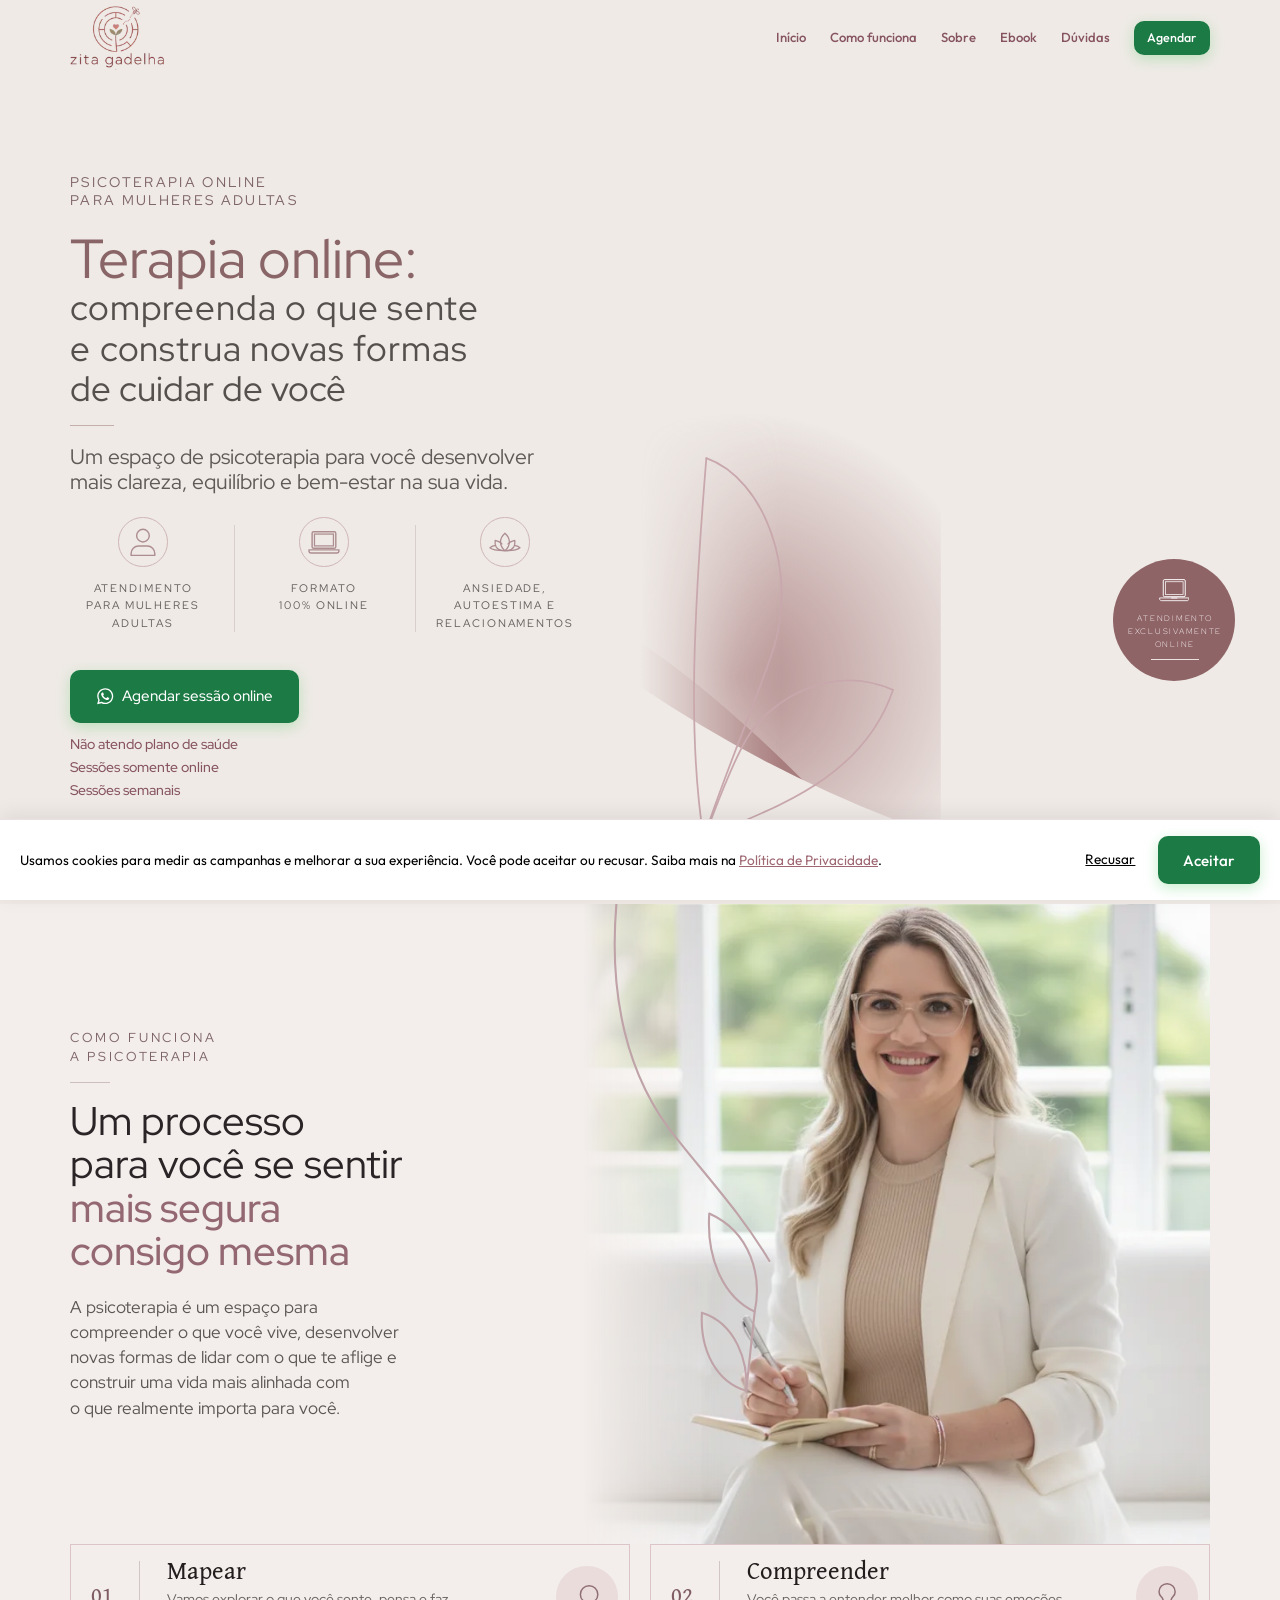
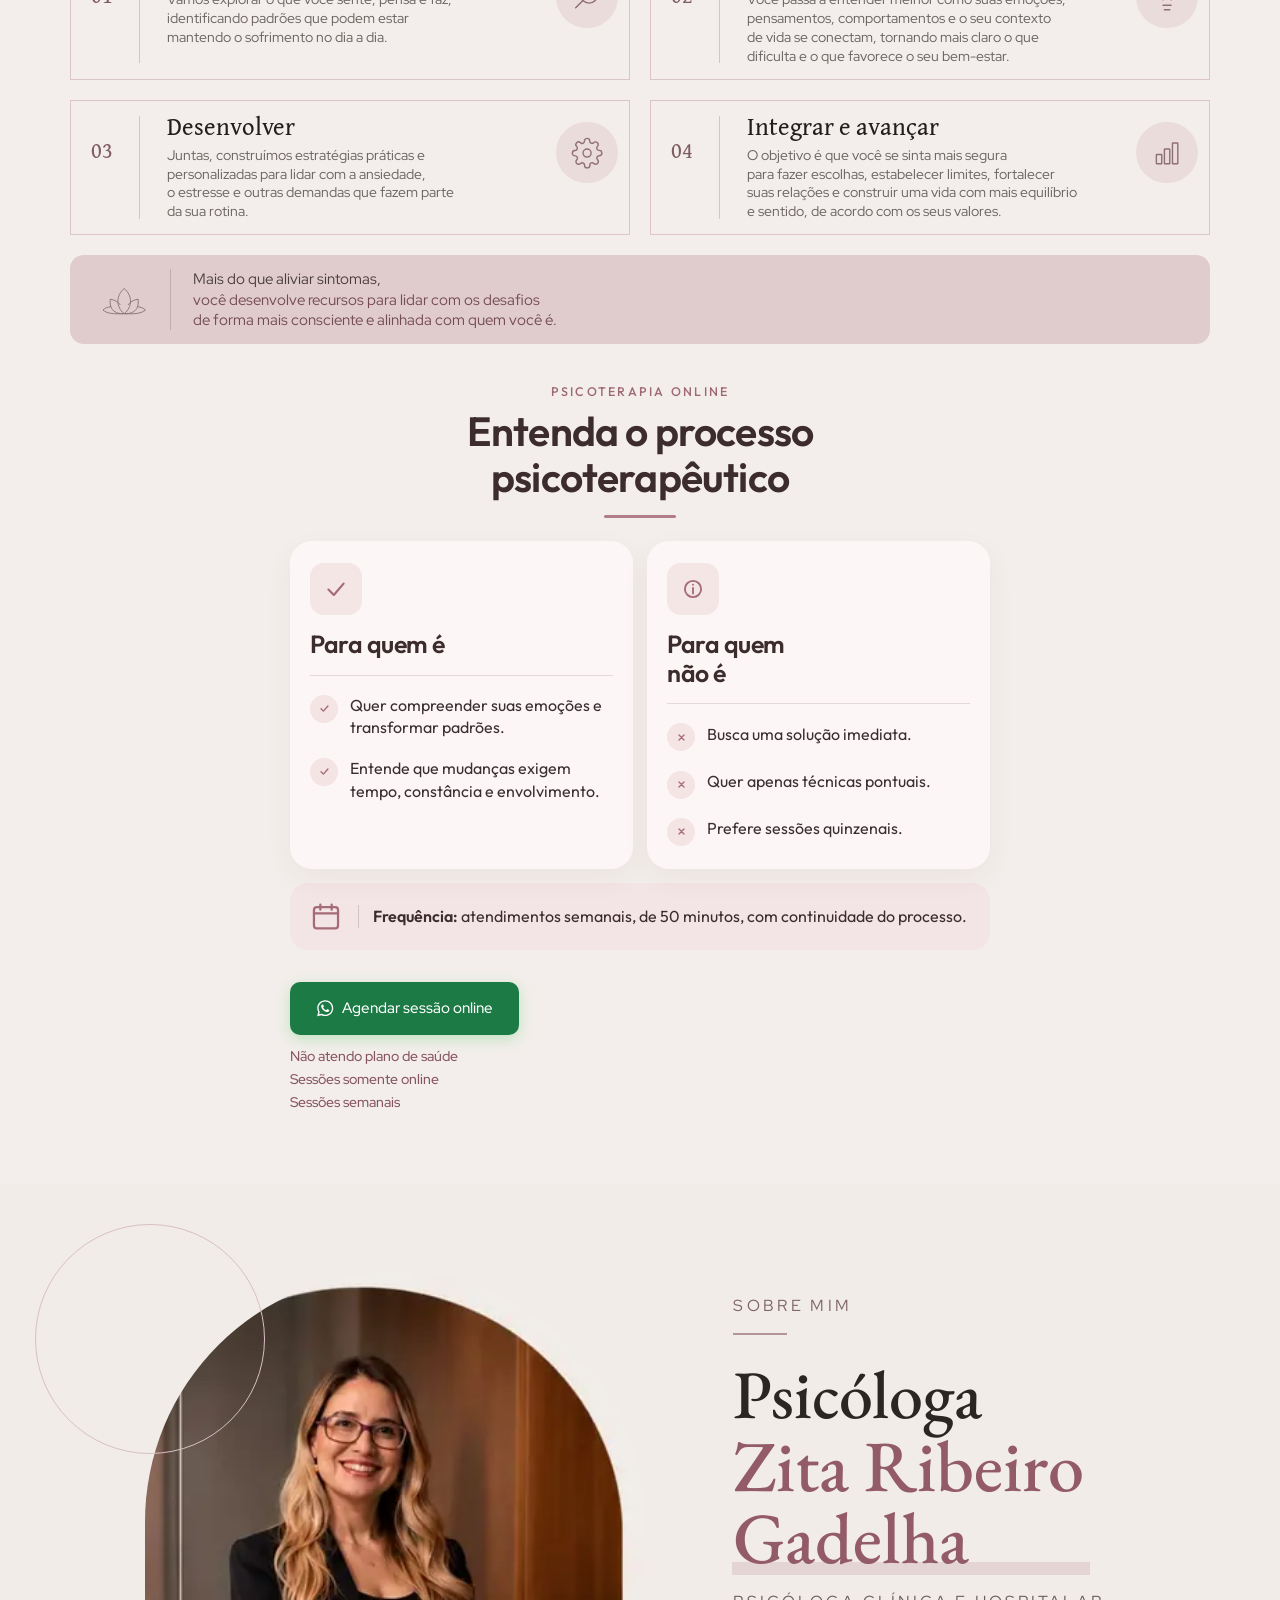
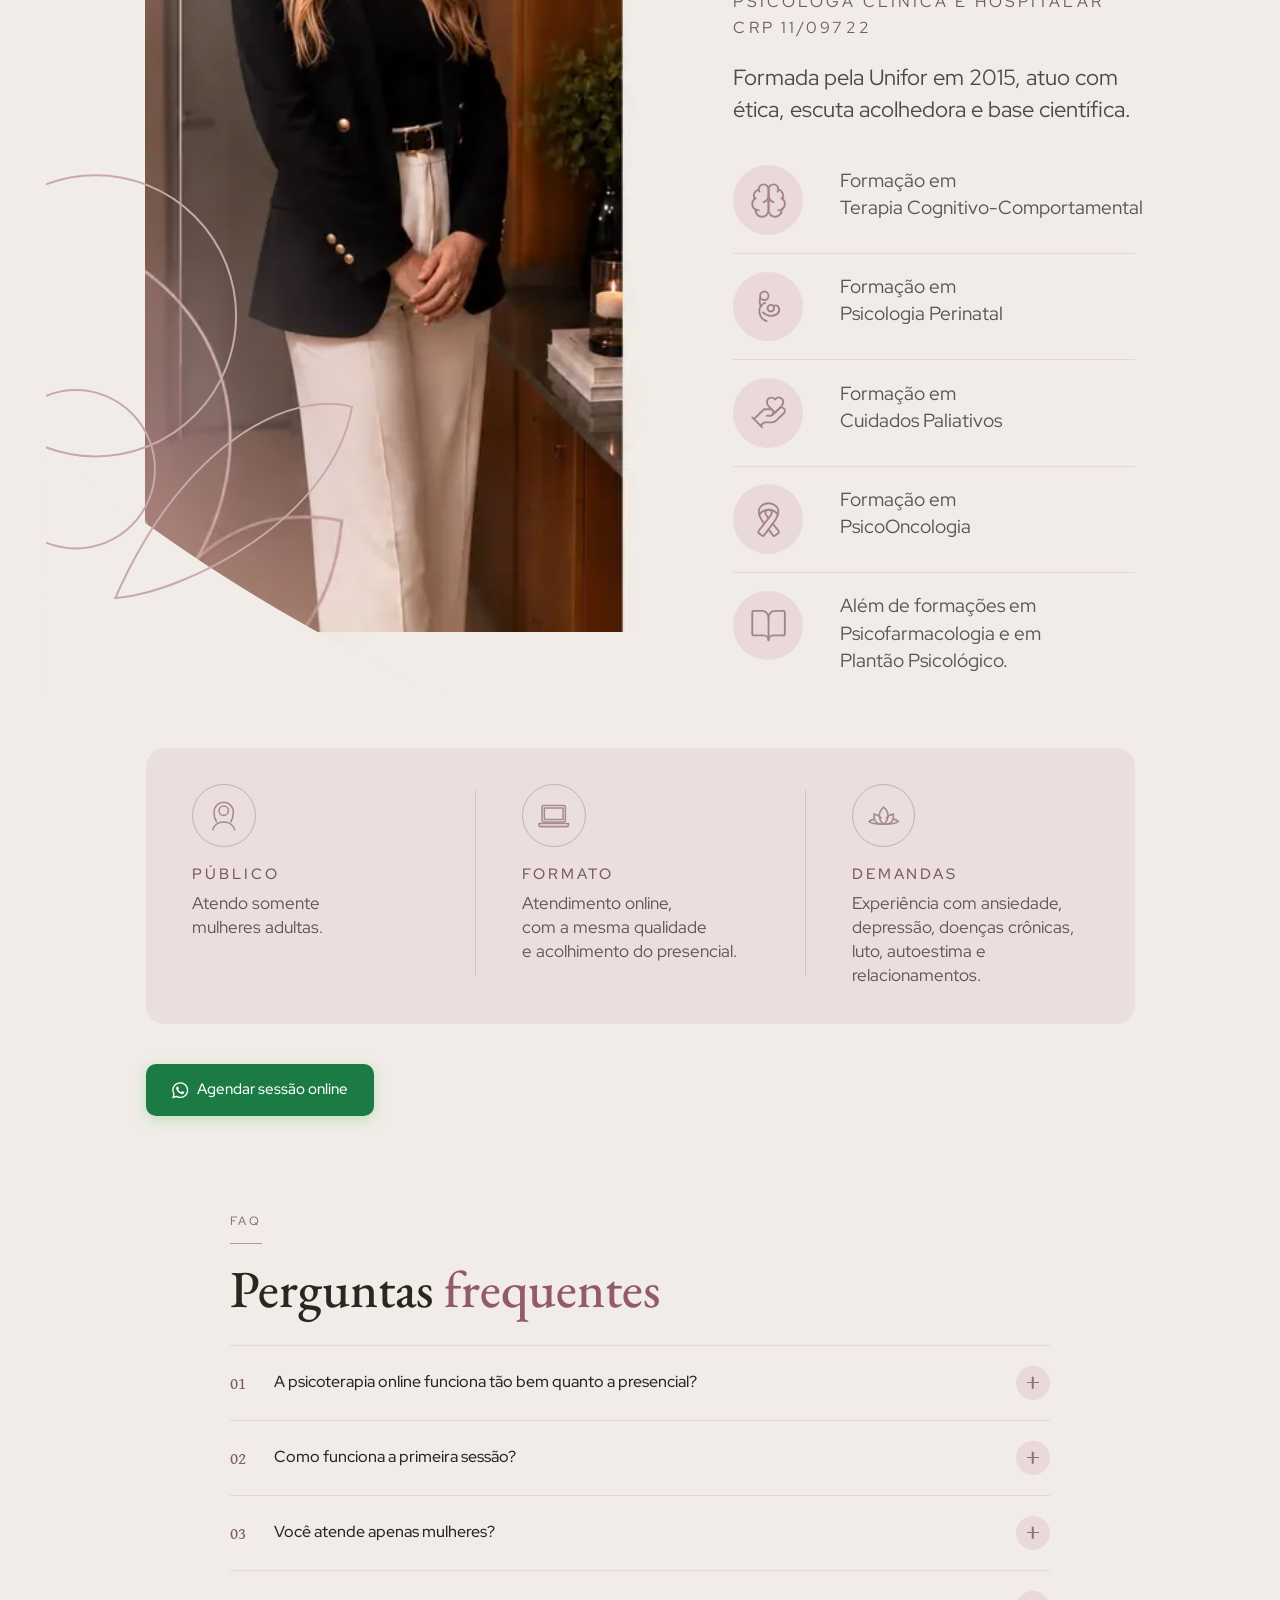
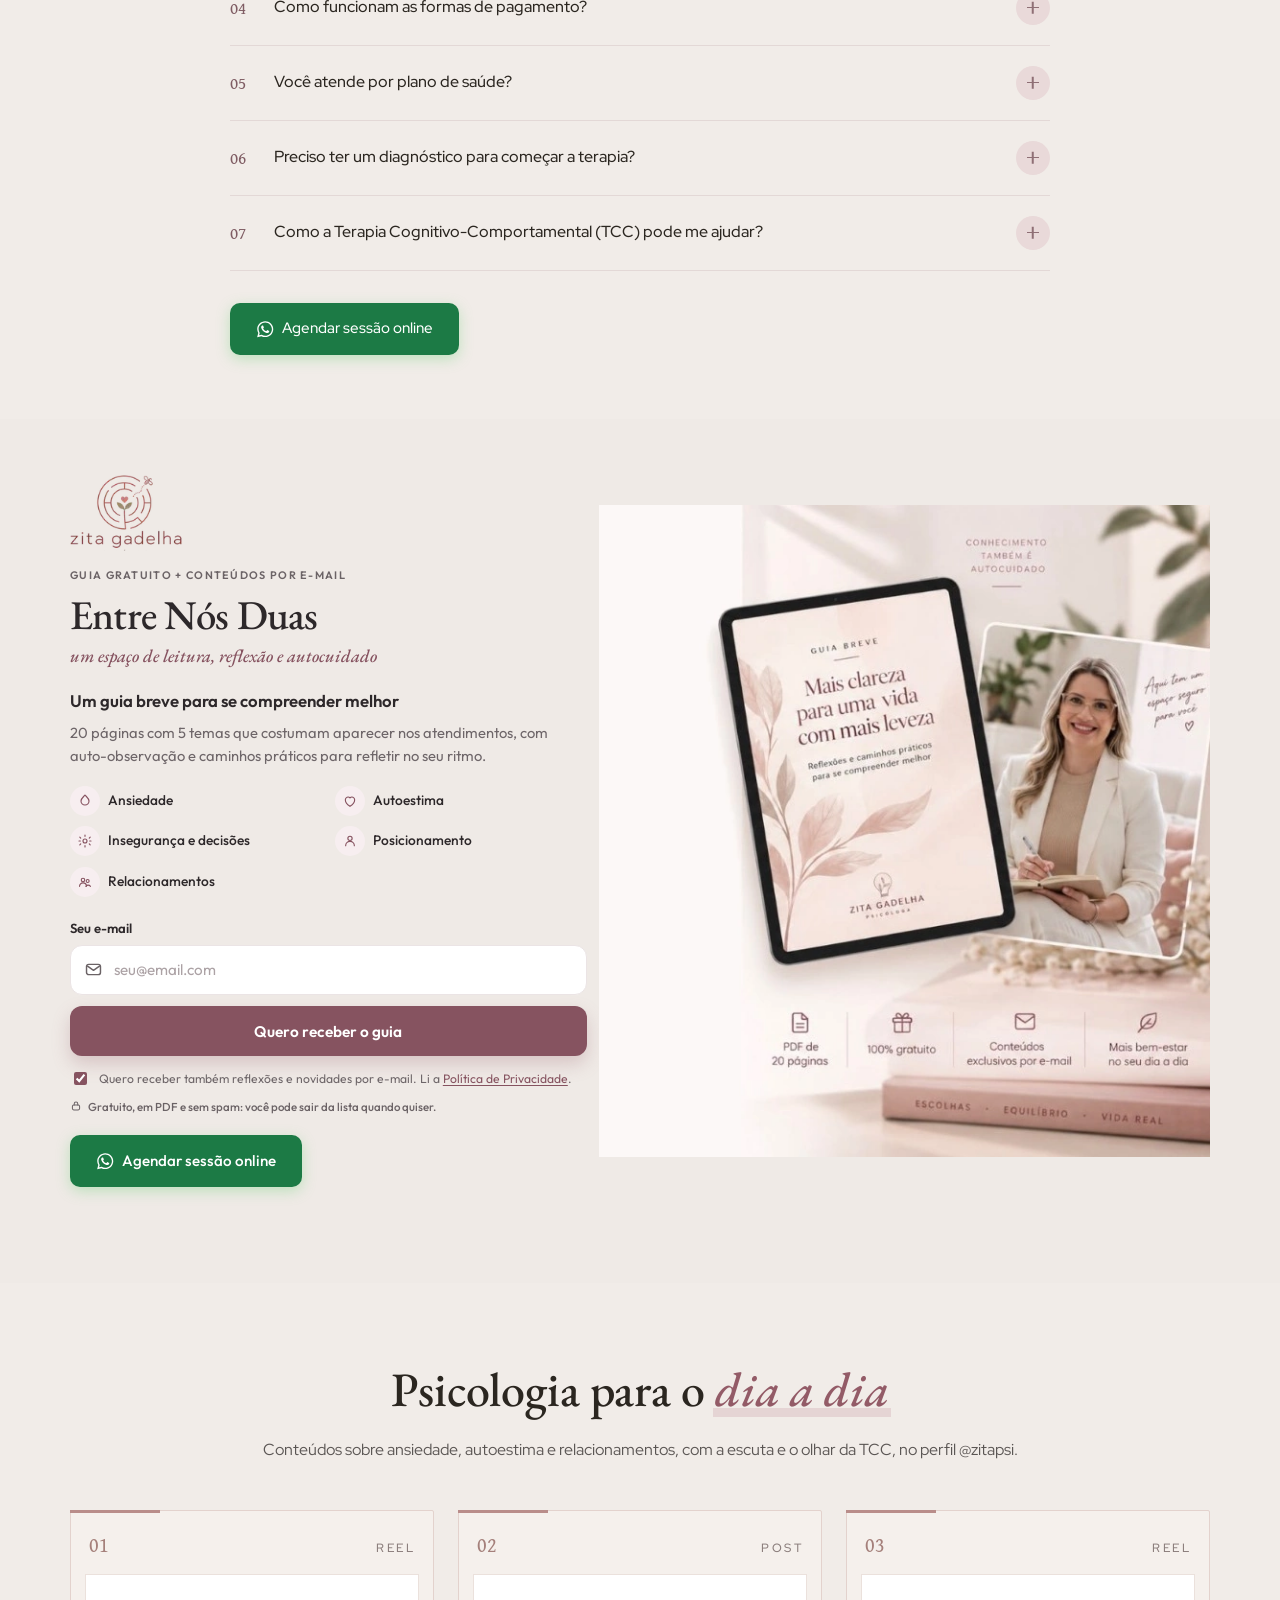
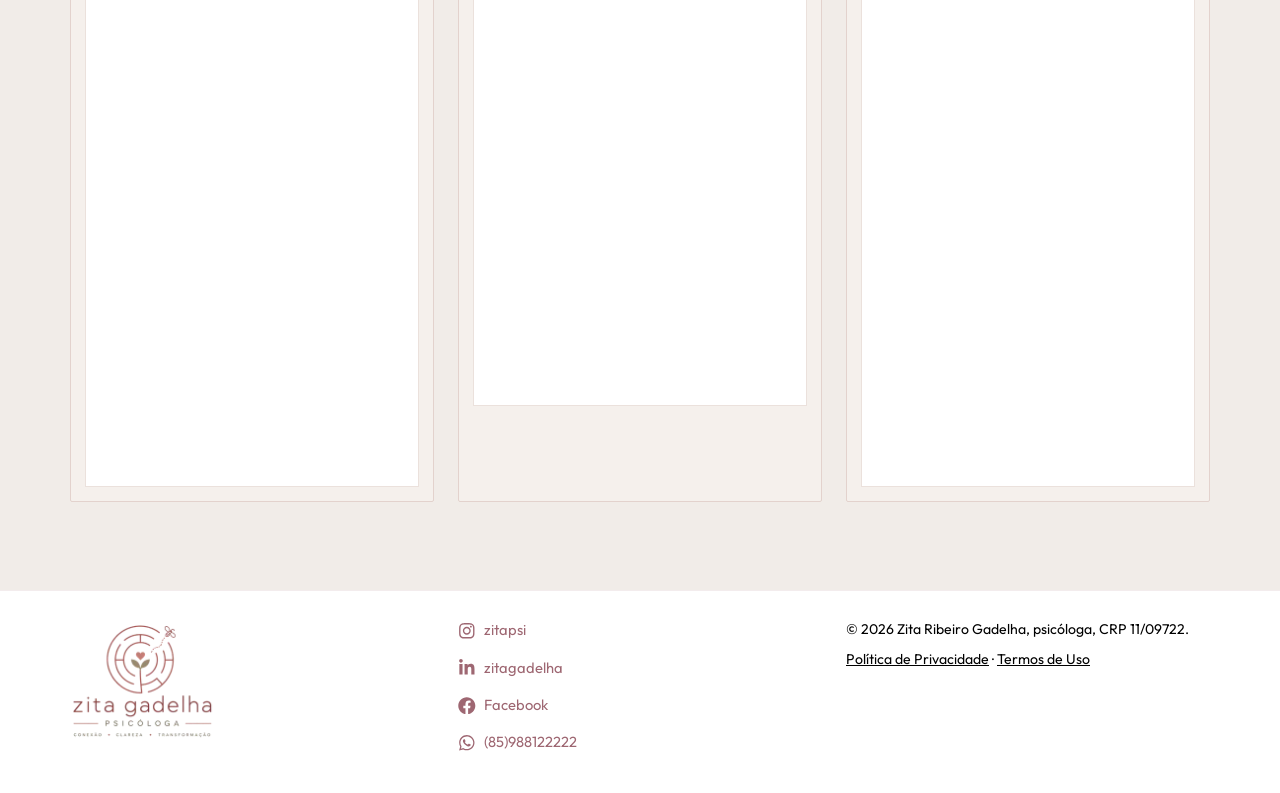
==== commit 6c9c9796: "Add files via upload" ====
--- a/index.html
+++ b/index.html
@@ -263,6 +263,7 @@
         <div class="hero__notes">
           <p class="hero__note">Não atendo plano de saúde</p>
           <p class="hero__note">Sessões somente online</p>
+          <p class="hero__note">Sessões semanais</p>
         </div>
       </div>
     </div>
@@ -378,6 +379,7 @@
       <div class="hero__notes">
         <p class="hero__note">Não atendo plano de saúde</p>
         <p class="hero__note">Sessões somente online</p>
+        <p class="hero__note">Sessões semanais</p>
       </div>
     </div>
   </section>
@@ -698,6 +700,7 @@
   <script src="js/supabase-config.js?v=2" defer></script>
   <script src="js/newsletter.js?v=10" defer></script>
     <script src="js/wa-track.js?v=1" defer></script>
+  <script src="js/wa-lead-modal.js?v=3" defer></script>
   <script src="js/main.js?v=10" defer></script>
   <script src="js/consent.js?v=2" defer></script>
 </body>
--- a/css/style.css
+++ b/css/style.css
@@ -3315,19 +3315,41 @@
 
 .admin-email__brand {
   flex-shrink: 0;
-  white-space: nowrap;
+  display: flex;
+  flex-wrap: wrap;
+  align-items: center;
+  gap: 0.35rem 0.65rem;
   line-height: 1.3;
 }
 
-.admin-email__brand strong {
-  font-size: 0.88rem;
+.admin-email__tabs {
+  display: inline-flex;
+  gap: 0.25rem;
+  padding: 0.15rem;
+  border-radius: 999px;
+  background: rgba(255, 255, 255, 0.14);
+}
+
+.admin-email__tab {
+  border: 0;
+  border-radius: 999px;
+  padding: 0.28rem 0.7rem;
+  background: transparent;
+  color: rgba(255, 255, 255, 0.82);
+  font: inherit;
+  font-size: 0.78rem;
   font-weight: 600;
-}
-
-.admin-email__brand span {
+  cursor: pointer;
+}
+
+.admin-email__tab.is-active {
+  background: var(--white);
+  color: var(--mauve);
+}
+
+.admin-email__brand > span {
   font-size: 0.68rem;
   opacity: 0.75;
-  margin-left: 0.4rem;
 }
 
 .admin-email__logout {
@@ -3578,6 +3600,109 @@
   color: var(--mauve);
 }
 
+.admin-email__actions {
+  text-align: right;
+  white-space: nowrap;
+}
+
+.admin-email__detail-btn {
+  border: 1px solid rgba(156, 99, 111, 0.35);
+  border-radius: 999px;
+  padding: 0.35rem 0.75rem;
+  background: #fff;
+  color: var(--mauve);
+  font: inherit;
+  font-size: 0.78rem;
+  font-weight: 600;
+  cursor: pointer;
+}
+
+.admin-email__detail-btn:hover {
+  background: rgba(156, 99, 111, 0.08);
+}
+
+.admin-email__detail {
+  position: fixed;
+  inset: 0;
+  z-index: 40;
+  display: flex;
+  align-items: center;
+  justify-content: center;
+  padding: 1rem;
+  background: rgba(40, 28, 32, 0.45);
+}
+
+.admin-email__detail[hidden] {
+  display: none !important;
+}
+
+.admin-email__detail-panel {
+  width: min(100%, 28rem);
+  max-height: min(90vh, 36rem);
+  overflow: auto;
+  border-radius: 14px;
+  background: #fff;
+  box-shadow: 0 18px 48px rgba(40, 28, 32, 0.22);
+  padding: 1.15rem 1.2rem 1.25rem;
+}
+
+.admin-email__detail-head {
+  display: flex;
+  align-items: flex-start;
+  justify-content: space-between;
+  gap: 0.75rem;
+  margin-bottom: 1rem;
+}
+
+.admin-email__detail-head h2 {
+  margin: 0;
+  font-size: 1.15rem;
+  color: var(--mauve);
+}
+
+.admin-email__detail-close {
+  width: 2rem;
+  height: 2rem;
+  border: 0;
+  border-radius: 999px;
+  background: rgba(156, 99, 111, 0.1);
+  color: var(--mauve);
+  font-size: 1.25rem;
+  line-height: 1;
+  cursor: pointer;
+}
+
+.admin-email__detail-list {
+  margin: 0;
+  display: grid;
+  gap: 0.85rem;
+}
+
+.admin-email__detail-list > div {
+  display: grid;
+  gap: 0.2rem;
+}
+
+.admin-email__detail-list dt {
+  font-size: 0.72rem;
+  font-weight: 600;
+  letter-spacing: 0.04em;
+  text-transform: uppercase;
+  color: rgba(0, 0, 0, 0.5);
+}
+
+.admin-email__detail-list dd {
+  margin: 0;
+  font-size: 0.95rem;
+  line-height: 1.45;
+  color: #2f2729;
+  word-break: break-word;
+}
+
+.admin-email__detail-questao {
+  white-space: pre-wrap;
+}
+
 .admin-email__empty {
   padding: 1.5rem;
   text-align: center;
--- a/css/style.css
+++ b/css/style.css
@@ -3315,19 +3315,41 @@
 
 .admin-email__brand {
   flex-shrink: 0;
-  white-space: nowrap;
+  display: flex;
+  flex-wrap: wrap;
+  align-items: center;
+  gap: 0.35rem 0.65rem;
   line-height: 1.3;
 }
 
-.admin-email__brand strong {
-  font-size: 0.88rem;
+.admin-email__tabs {
+  display: inline-flex;
+  gap: 0.25rem;
+  padding: 0.15rem;
+  border-radius: 999px;
+  background: rgba(255, 255, 255, 0.14);
+}
+
+.admin-email__tab {
+  border: 0;
+  border-radius: 999px;
+  padding: 0.28rem 0.7rem;
+  background: transparent;
+  color: rgba(255, 255, 255, 0.82);
+  font: inherit;
+  font-size: 0.78rem;
   font-weight: 600;
-}
-
-.admin-email__brand span {
+  cursor: pointer;
+}
+
+.admin-email__tab.is-active {
+  background: var(--white);
+  color: var(--mauve);
+}
+
+.admin-email__brand > span {
   font-size: 0.68rem;
   opacity: 0.75;
-  margin-left: 0.4rem;
 }
 
 .admin-email__logout {
@@ -3578,6 +3600,109 @@
   color: var(--mauve);
 }
 
+.admin-email__actions {
+  text-align: right;
+  white-space: nowrap;
+}
+
+.admin-email__detail-btn {
+  border: 1px solid rgba(156, 99, 111, 0.35);
+  border-radius: 999px;
+  padding: 0.35rem 0.75rem;
+  background: #fff;
+  color: var(--mauve);
+  font: inherit;
+  font-size: 0.78rem;
+  font-weight: 600;
+  cursor: pointer;
+}
+
+.admin-email__detail-btn:hover {
+  background: rgba(156, 99, 111, 0.08);
+}
+
+.admin-email__detail {
+  position: fixed;
+  inset: 0;
+  z-index: 40;
+  display: flex;
+  align-items: center;
+  justify-content: center;
+  padding: 1rem;
+  background: rgba(40, 28, 32, 0.45);
+}
+
+.admin-email__detail[hidden] {
+  display: none !important;
+}
+
+.admin-email__detail-panel {
+  width: min(100%, 28rem);
+  max-height: min(90vh, 36rem);
+  overflow: auto;
+  border-radius: 14px;
+  background: #fff;
+  box-shadow: 0 18px 48px rgba(40, 28, 32, 0.22);
+  padding: 1.15rem 1.2rem 1.25rem;
+}
+
+.admin-email__detail-head {
+  display: flex;
+  align-items: flex-start;
+  justify-content: space-between;
+  gap: 0.75rem;
+  margin-bottom: 1rem;
+}
+
+.admin-email__detail-head h2 {
+  margin: 0;
+  font-size: 1.15rem;
+  color: var(--mauve);
+}
+
+.admin-email__detail-close {
+  width: 2rem;
+  height: 2rem;
+  border: 0;
+  border-radius: 999px;
+  background: rgba(156, 99, 111, 0.1);
+  color: var(--mauve);
+  font-size: 1.25rem;
+  line-height: 1;
+  cursor: pointer;
+}
+
+.admin-email__detail-list {
+  margin: 0;
+  display: grid;
+  gap: 0.85rem;
+}
+
+.admin-email__detail-list > div {
+  display: grid;
+  gap: 0.2rem;
+}
+
+.admin-email__detail-list dt {
+  font-size: 0.72rem;
+  font-weight: 600;
+  letter-spacing: 0.04em;
+  text-transform: uppercase;
+  color: rgba(0, 0, 0, 0.5);
+}
+
+.admin-email__detail-list dd {
+  margin: 0;
+  font-size: 0.95rem;
+  line-height: 1.45;
+  color: #2f2729;
+  word-break: break-word;
+}
+
+.admin-email__detail-questao {
+  white-space: pre-wrap;
+}
+
 .admin-email__empty {
   padding: 1.5rem;
   text-align: center;
